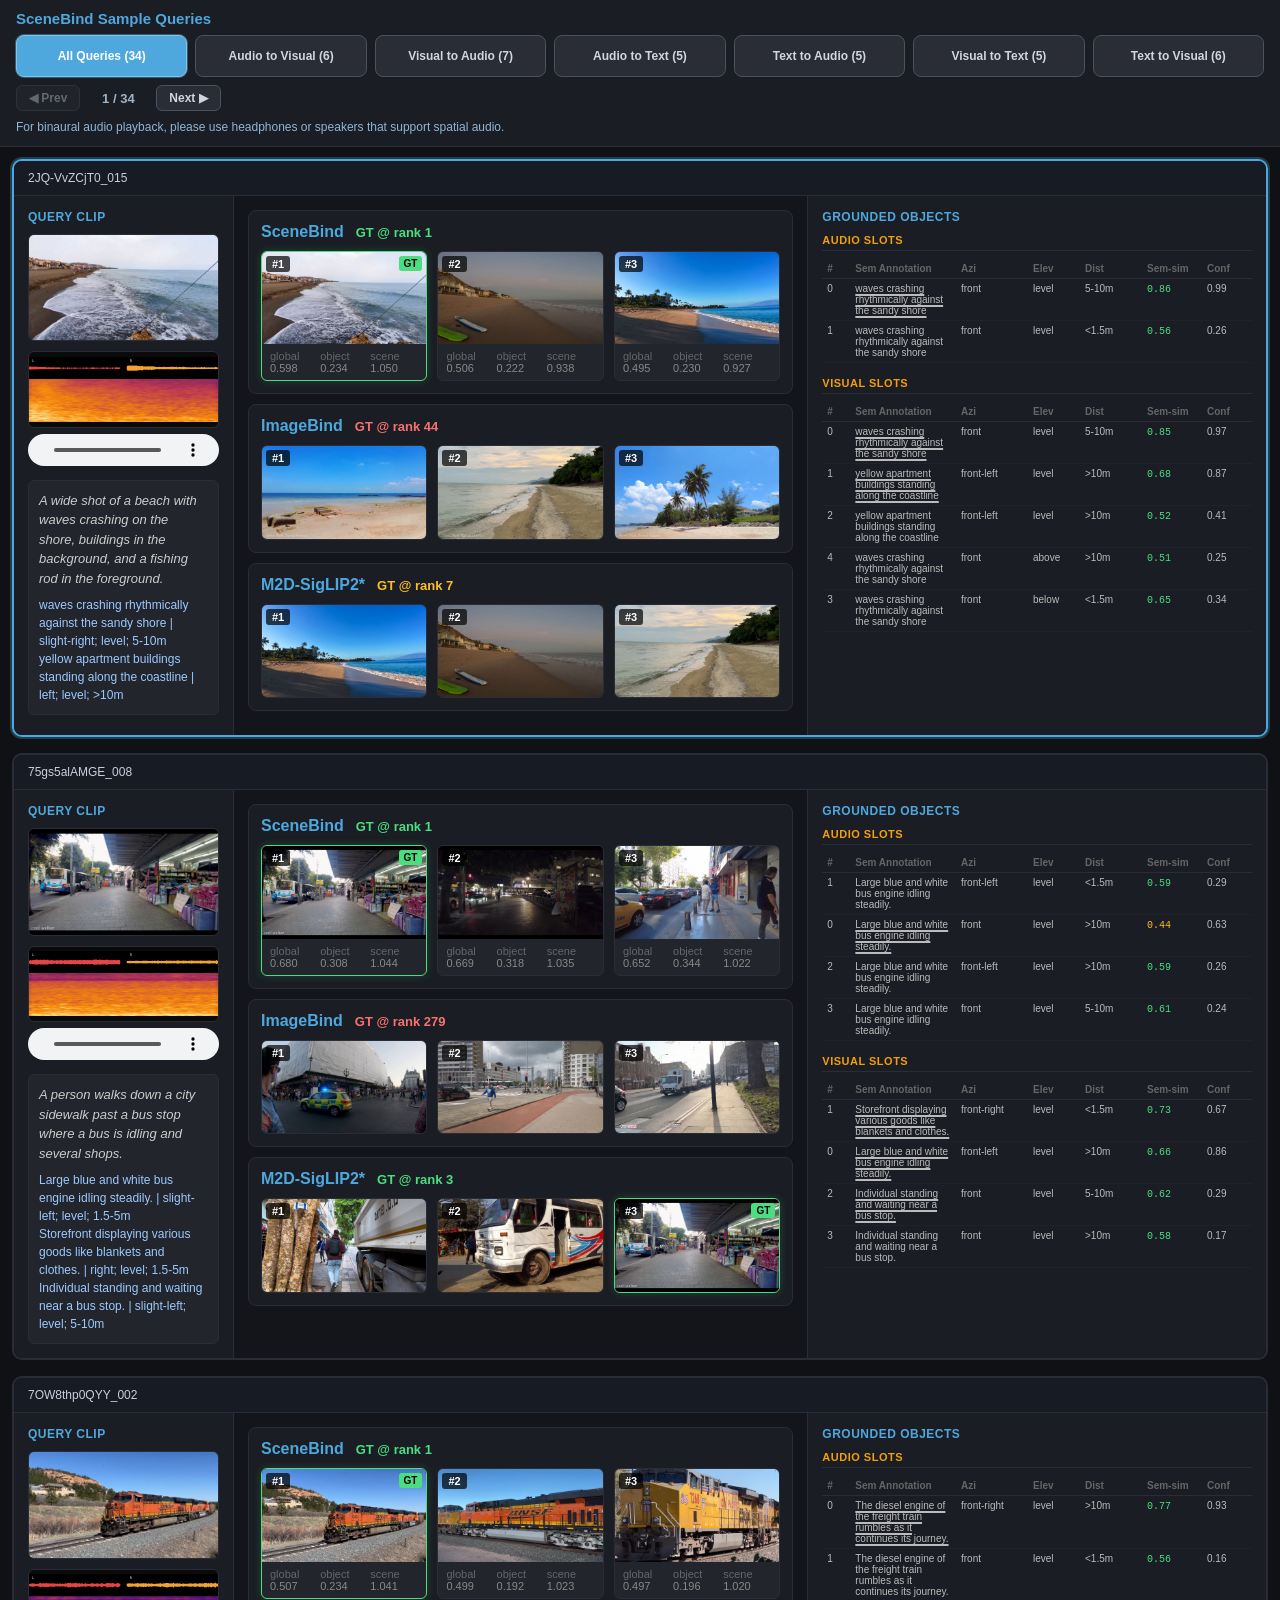
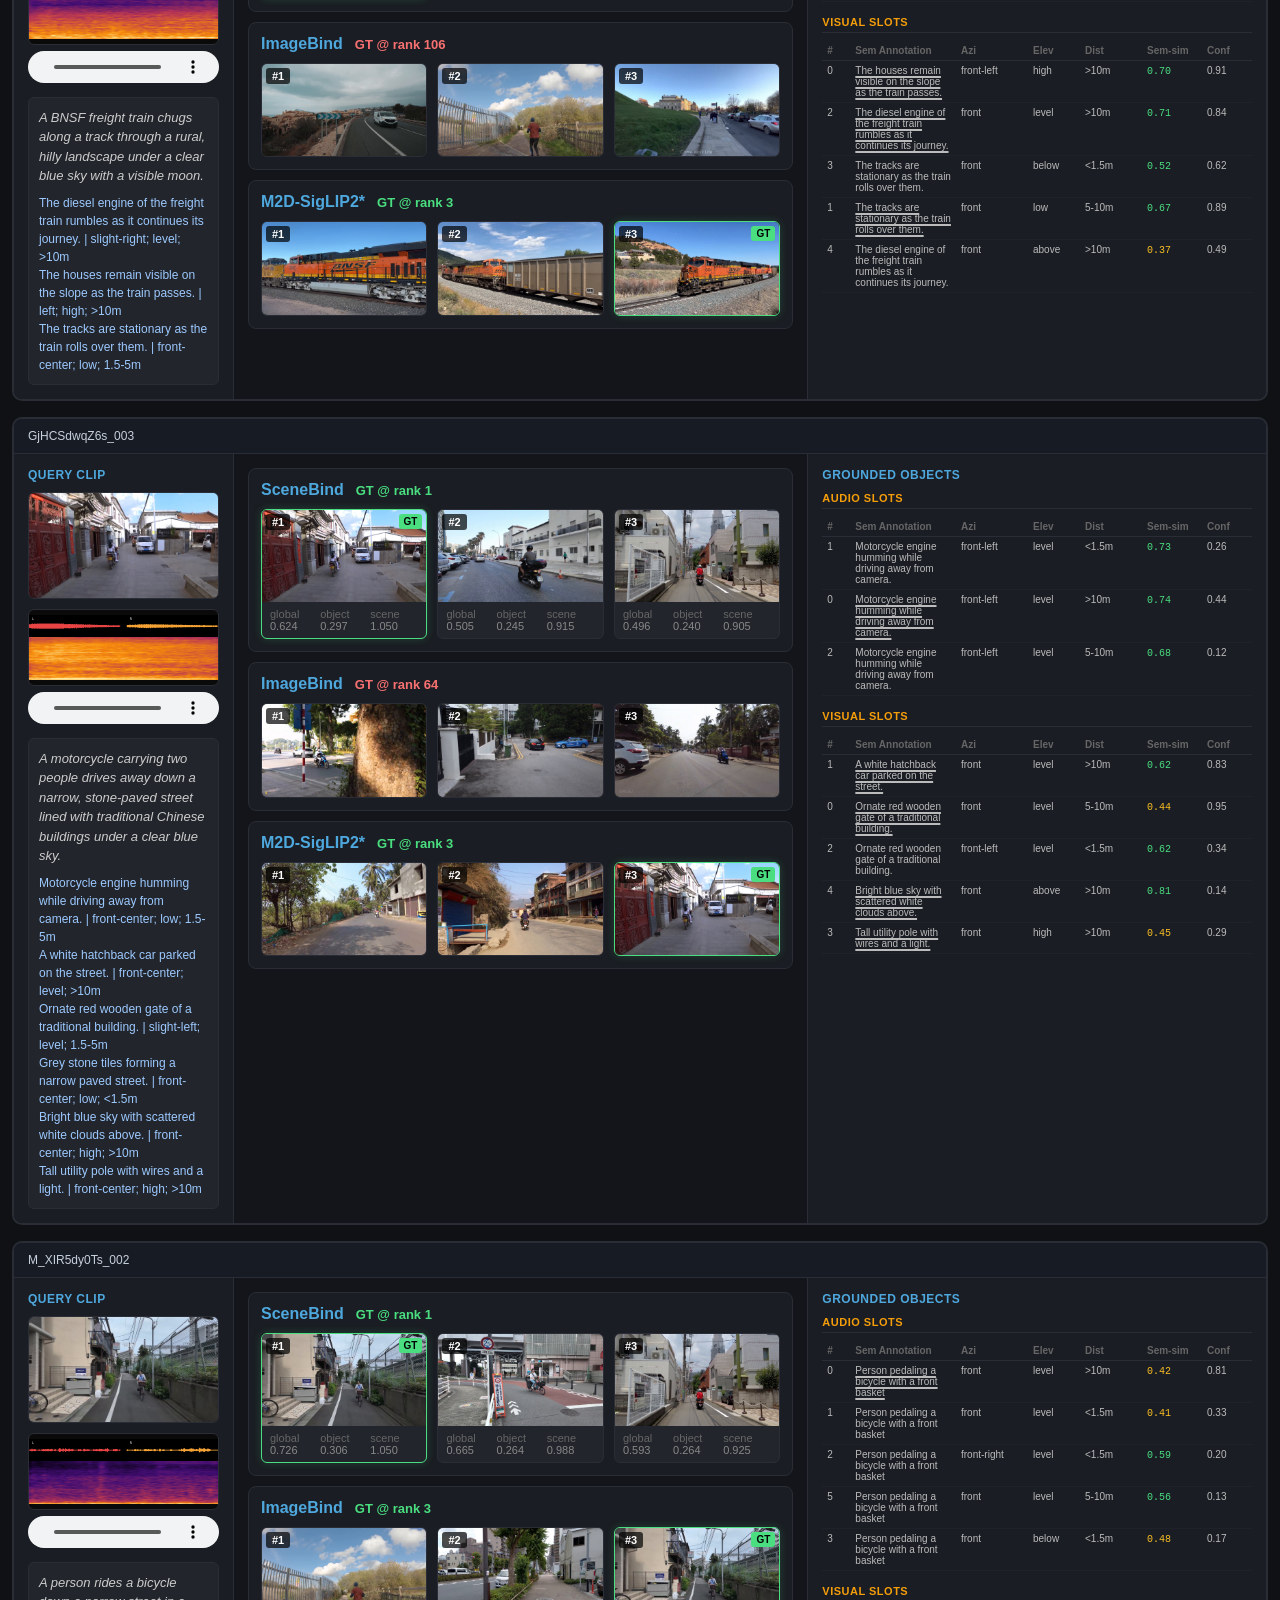
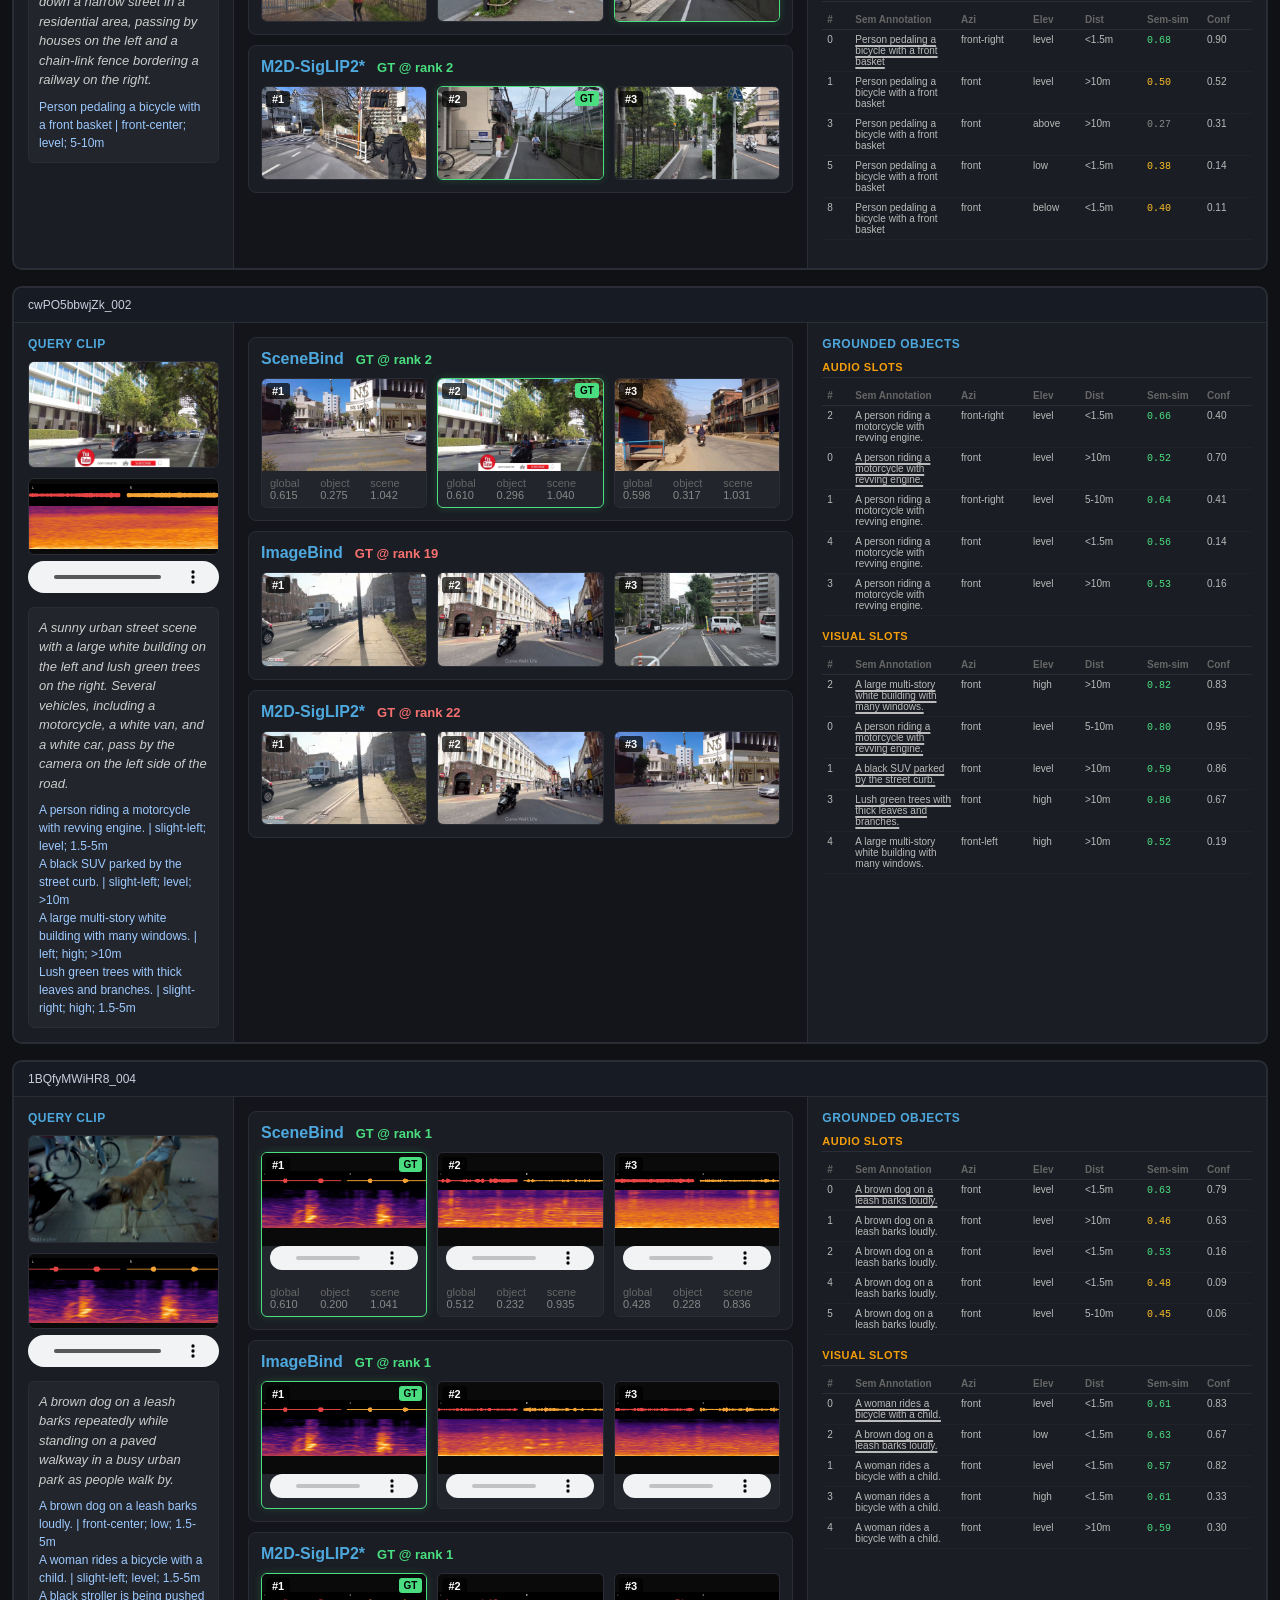
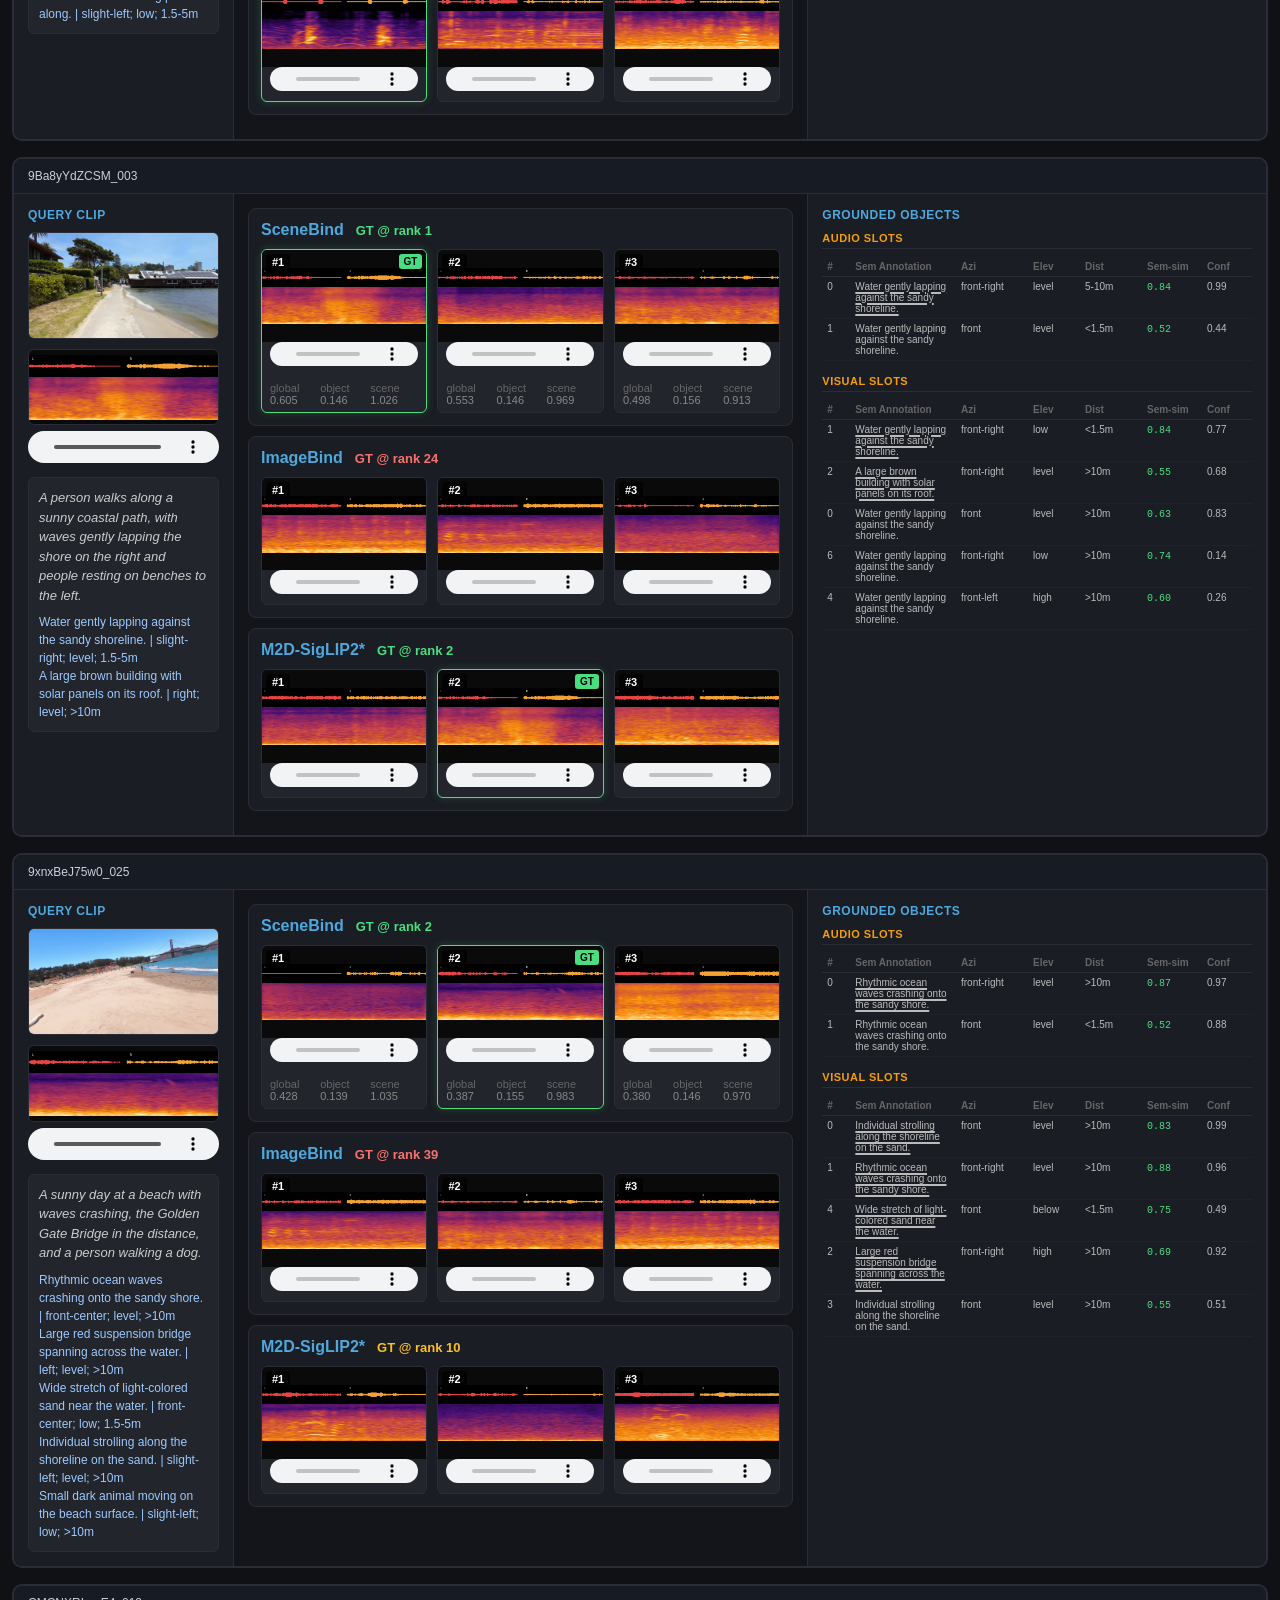
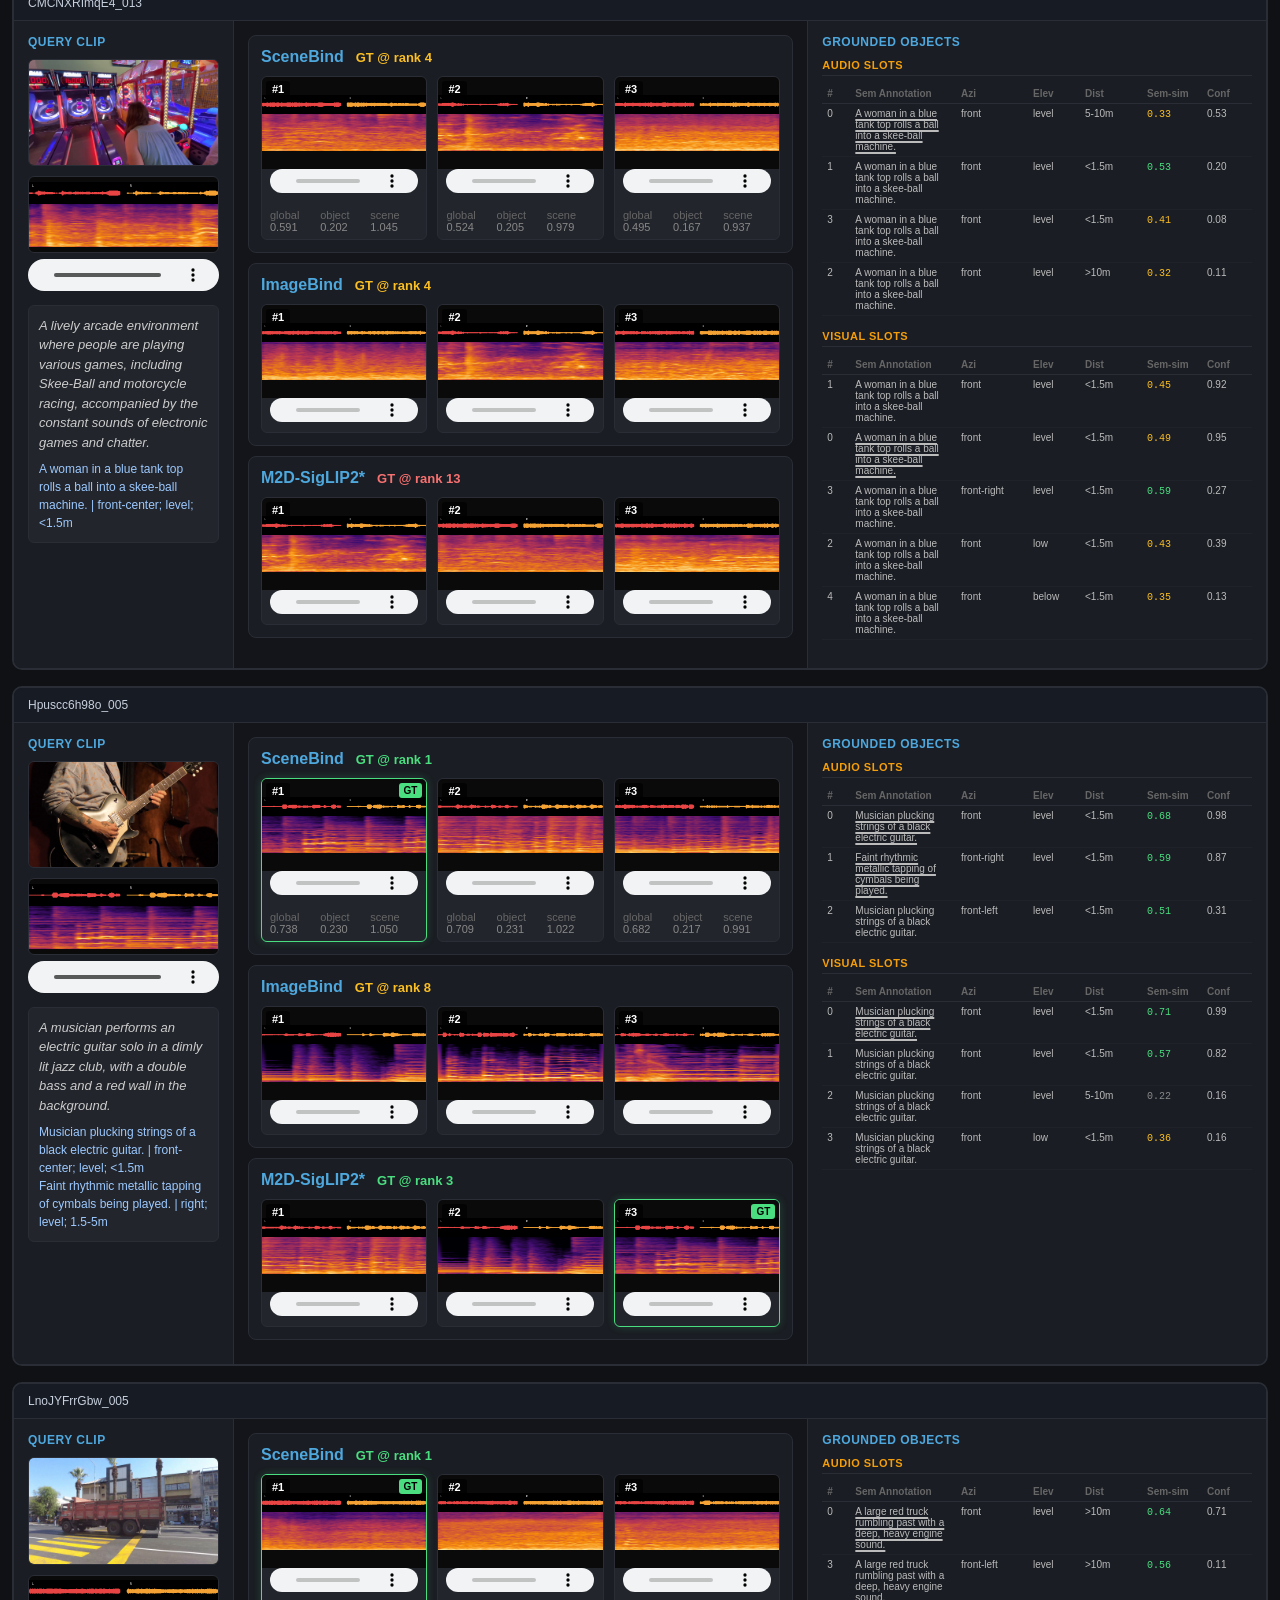
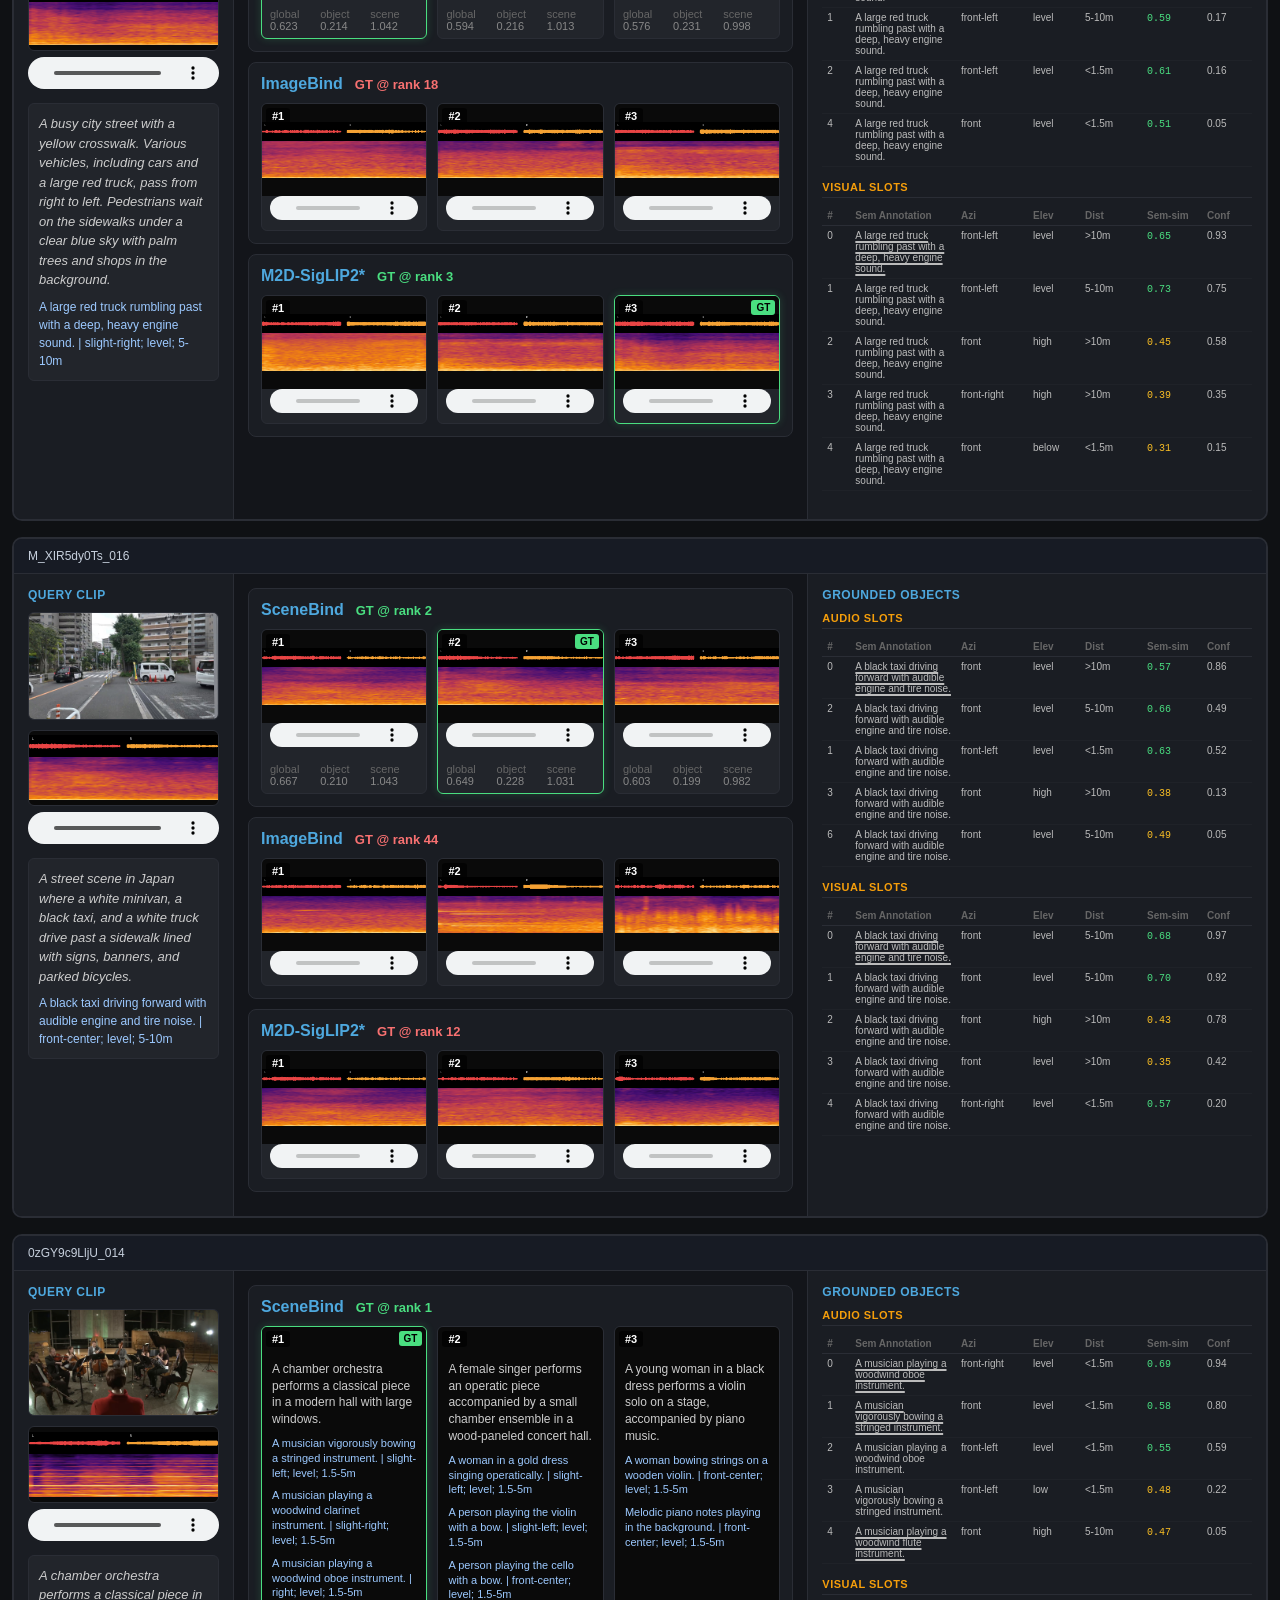
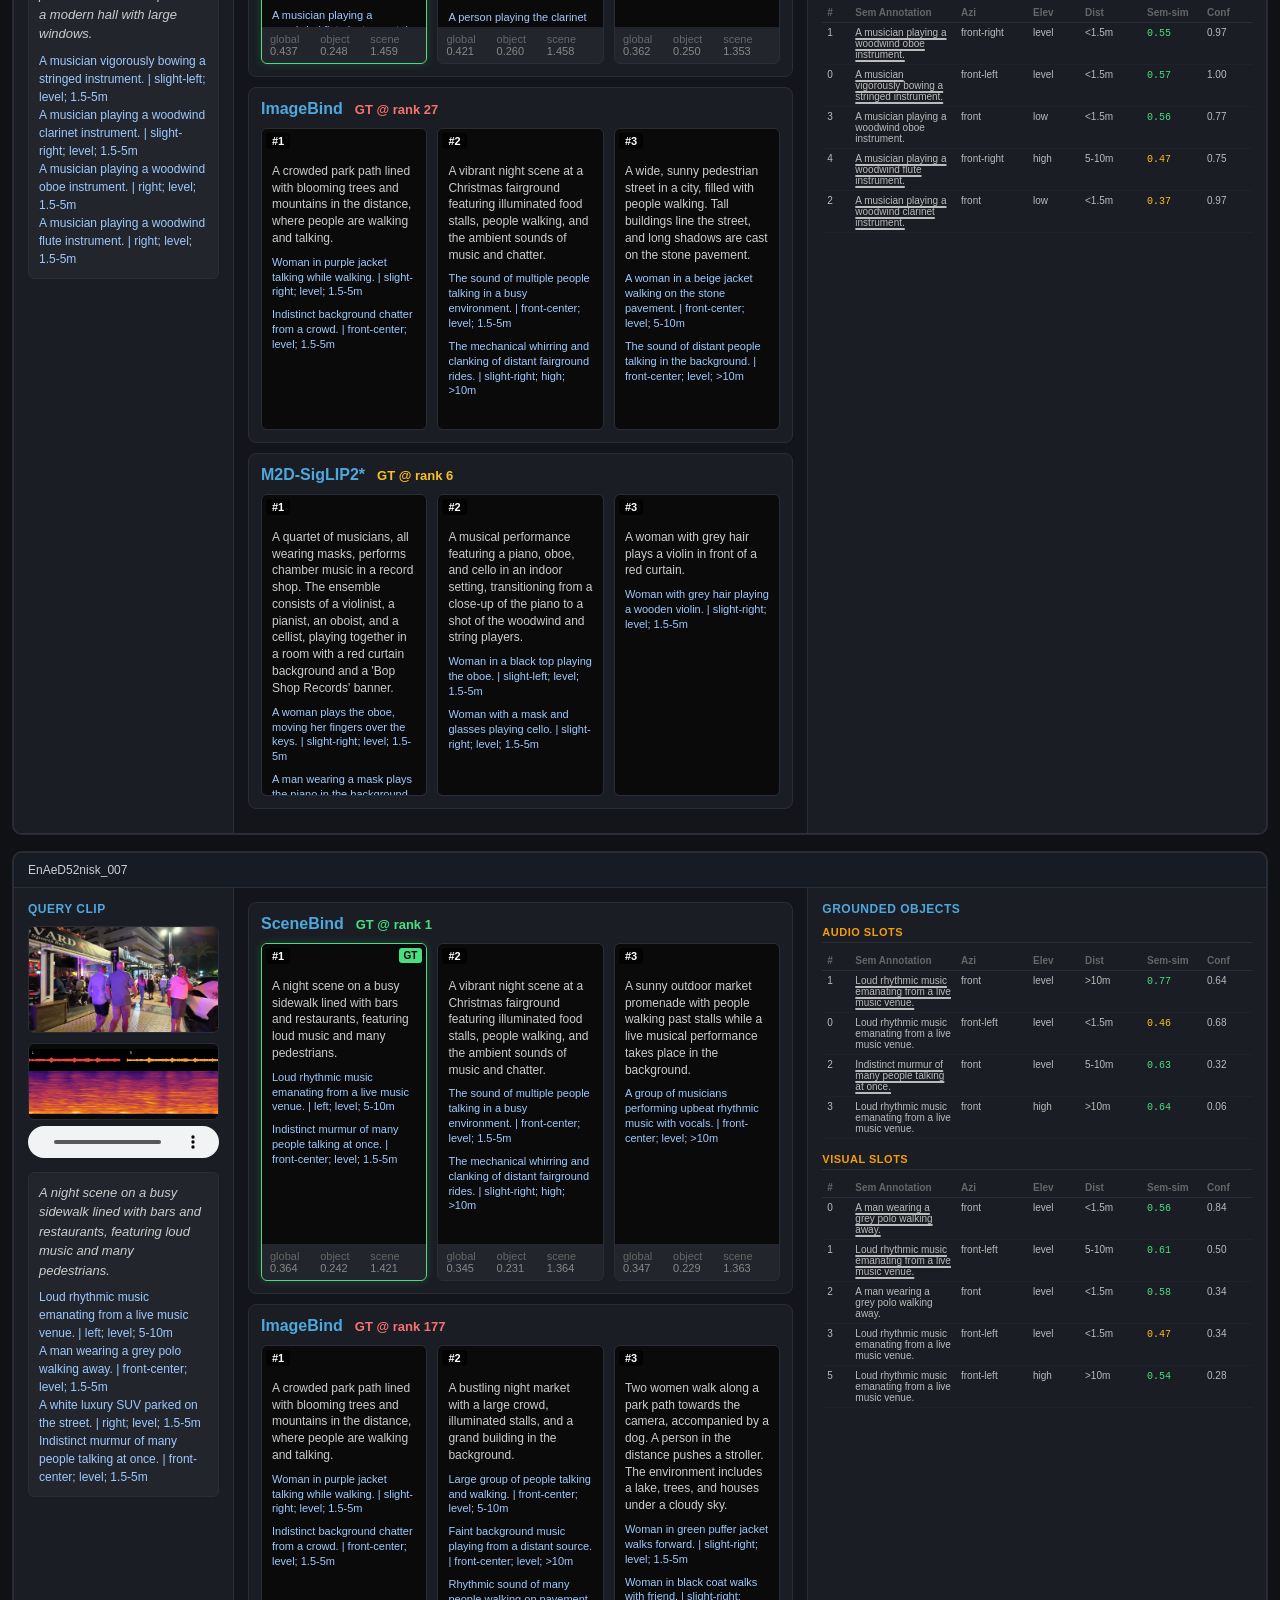
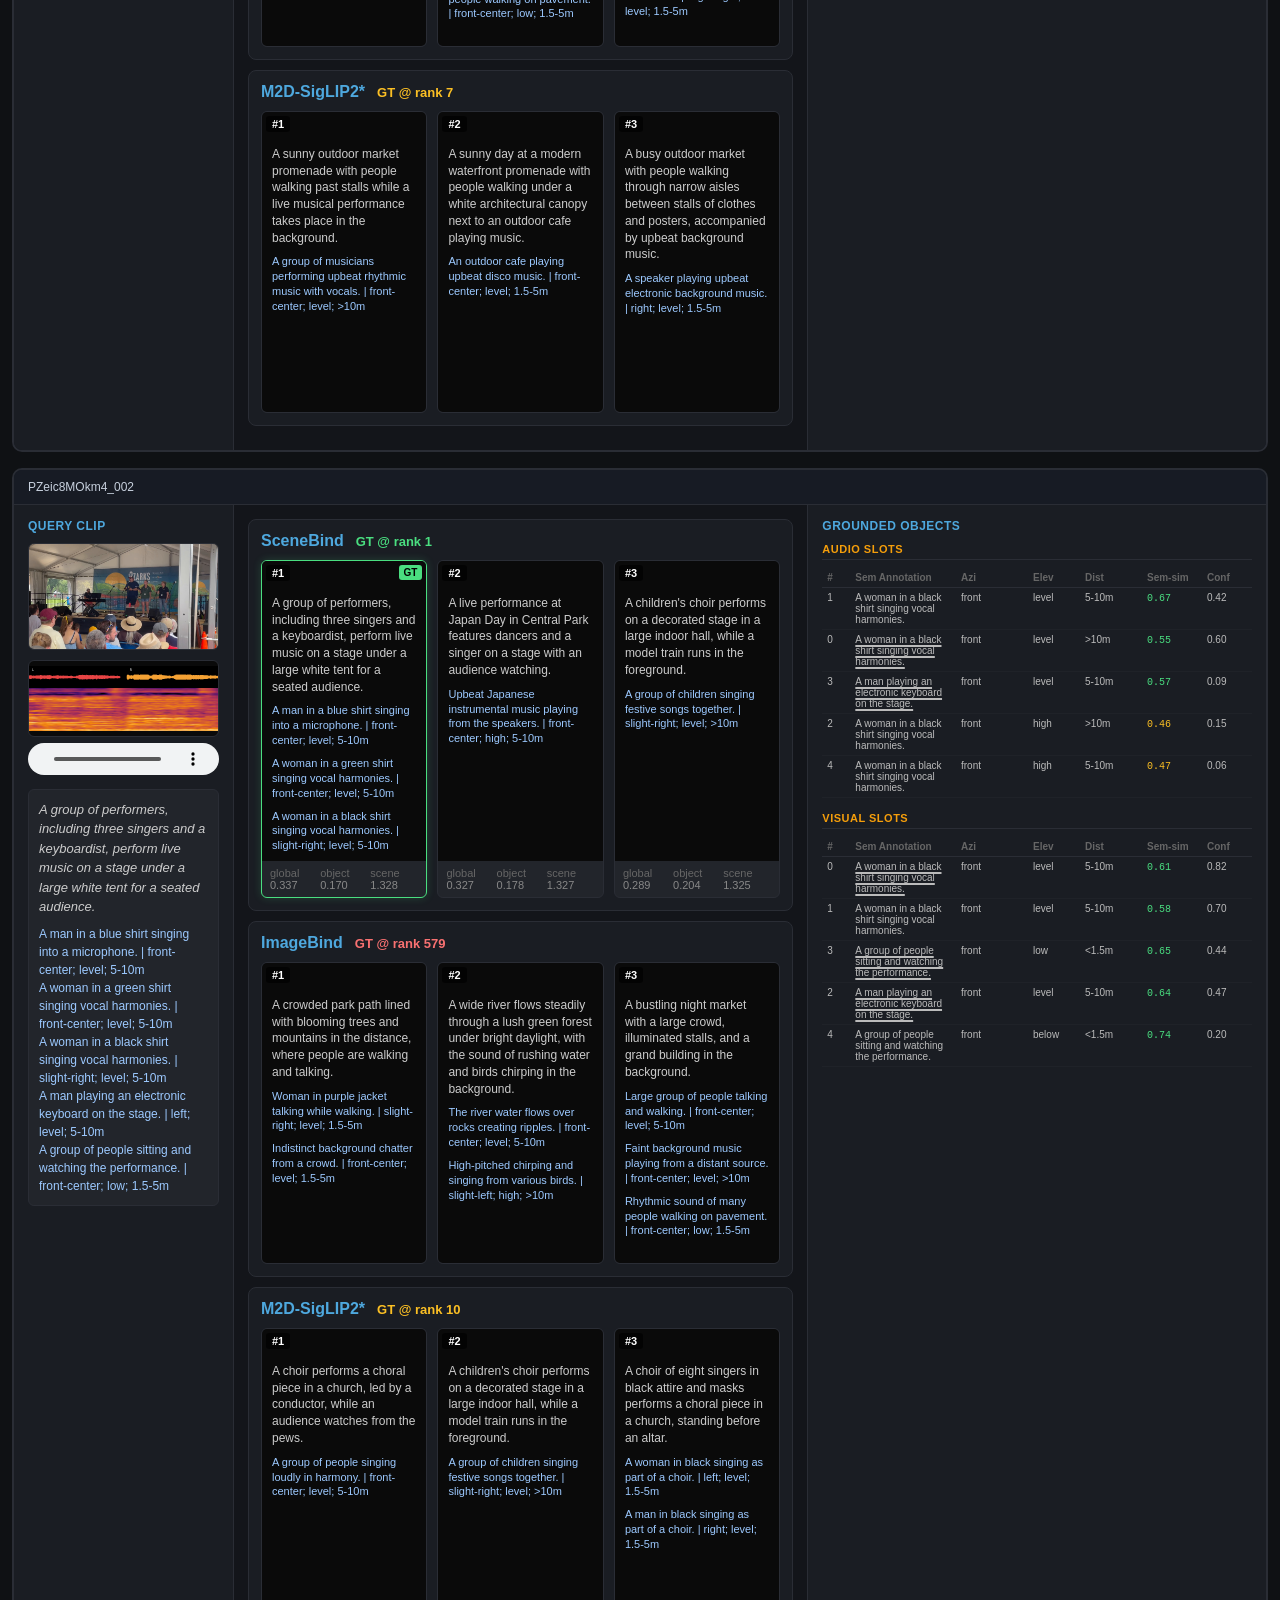
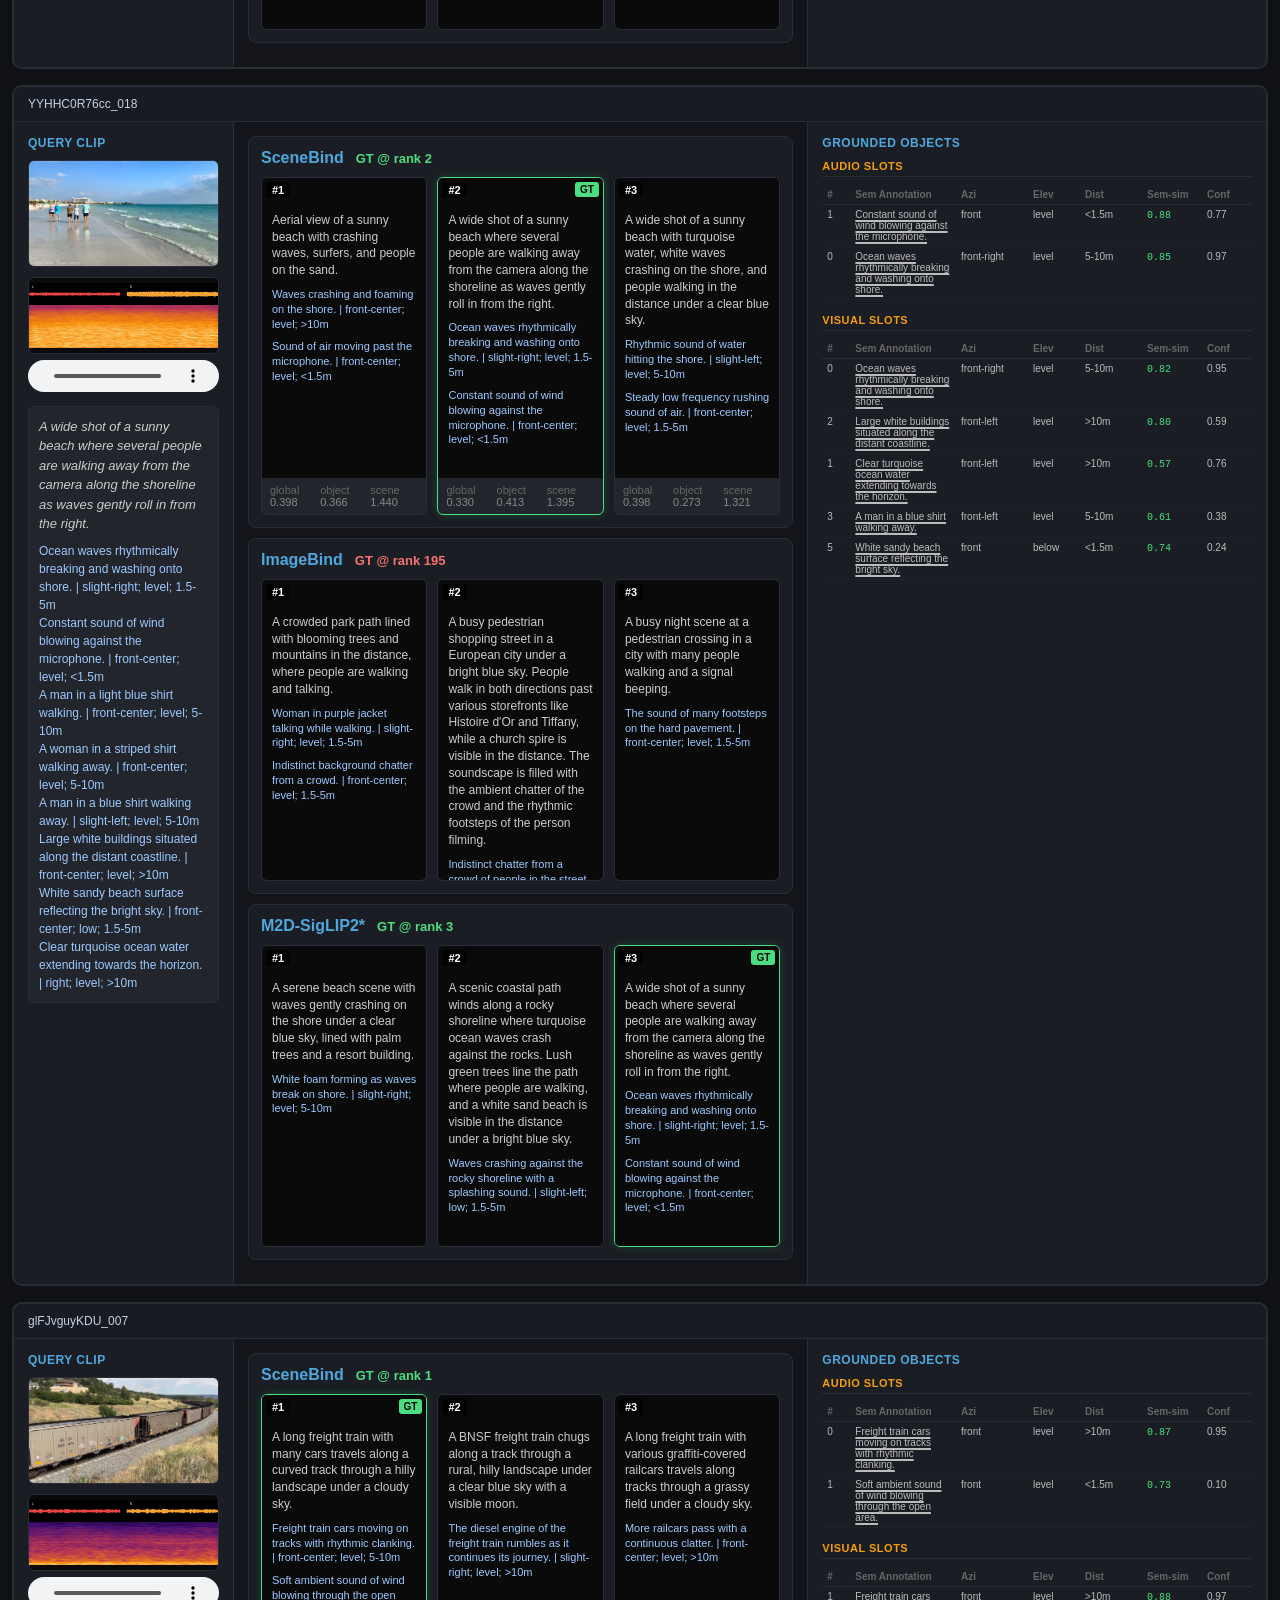
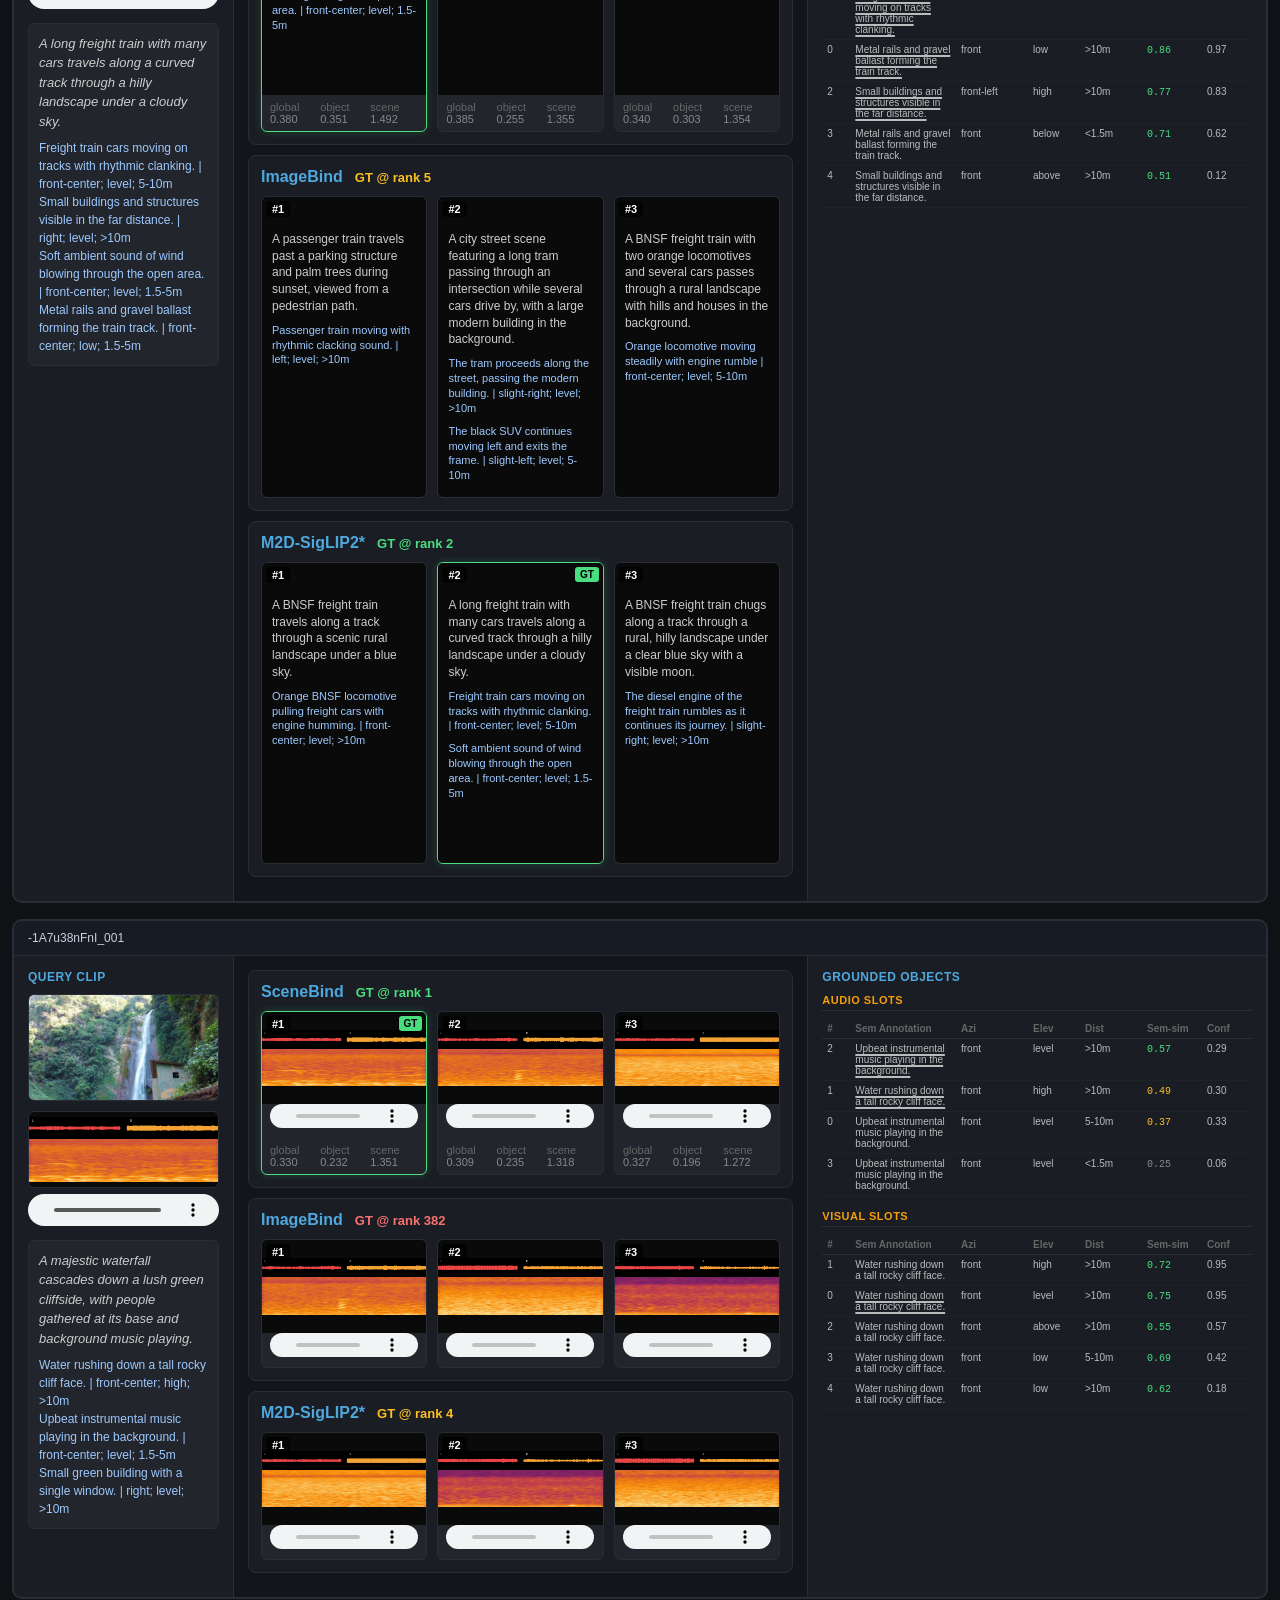
==== static/suppl/index.html @ 4c59ff9e "update webpage" ====
<!doctype html>
<html lang="en">
<head>
  <meta charset="utf-8">
  <meta name="viewport" content="width=device-width, initial-scale=1">
  <title>SceneBind Compare - Selected Queries</title>
  <style>
    * { box-sizing: border-box; margin: 0; padding: 0; }
    body { font-family: -apple-system, BlinkMacSystemFont, 'Segoe UI', Roboto, sans-serif; background: #0f1114; color: #e0e0e0; min-height: 100vh; }
    #loading { position: fixed; inset: 0; z-index: 999; background: #0f1114; display: flex; flex-direction: column; align-items: center; justify-content: center; gap: 16px; }
    #loading .spinner { width: 48px; height: 48px; border: 4px solid #333; border-top-color: #4ea8de; border-radius: 50%; animation: spin 0.8s linear infinite; }
    @keyframes spin { to { transform: rotate(360deg); } }
    #loading p { color: #888; font-size: 14px; }

    .toolbar { display: flex; align-items: center; flex-wrap: wrap; row-gap: 8px; column-gap: 12px; padding: 10px 16px; background: #1a1d23; border-bottom: 1px solid #2a2d35; position: sticky; top: 0; z-index: 10; }
    .title { font-weight: 700; font-size: 15px; color: #4ea8de; white-space: nowrap; }
    .subtitle { display: none; }
    .dir-tabs { display: grid; grid-template-columns: repeat(7, minmax(0, 1fr)); gap: 8px; flex: 1 1 100%; width: 100%; margin-left: 0; }
    .dir-tab { background: #2a2d35; color: #d0d6e0; border: 1px solid #4a5160; border-radius: 8px; padding: 8px 8px; cursor: pointer; font-size: 12px; font-weight: 700; transition: all 0.15s; white-space: normal; line-height: 1.2; min-height: 42px; display: flex; align-items: center; justify-content: center; text-align: center; overflow: hidden; }
    .dir-tab:hover:not(.active) { background: #3a4d5a; color: #ddd; }
    .dir-tab.active { background: #4ea8de; color: #fff; border-color: #7ec6f0; box-shadow: 0 0 0 1px rgba(126, 198, 240, 0.35); }

    .content { padding: 12px; display: flex; flex-direction: column; gap: 16px; }
    .empty { background: #1a1d23; border: 1px solid #2a2d35; border-radius: 8px; padding: 28px; color: #8b93a2; text-align: center; }
    .clip-block { background: #151922; border: 2px solid #2a2d35; border-radius: 10px; overflow: hidden; transition: border-color 0.2s, box-shadow 0.2s; scroll-margin-top: 80px; }
    .clip-block.focused { border-color: #4ea8de; box-shadow: 0 0 0 2px rgba(78, 168, 222, 0.3); }
    .nav-group { display: flex; align-items: center; gap: 8px; white-space: nowrap; }
    .nav-btn { background: #2a2d35; color: #d0d6e0; border: 1px solid #4a5160; border-radius: 6px; padding: 5px 12px; cursor: pointer; font-size: 12px; font-weight: 600; transition: background 0.15s; }
    .nav-btn:hover { background: #3a4d5a; }
    .nav-btn:disabled { opacity: 0.4; cursor: default; }
    .nav-counter { color: #9fb3c8; font-size: 13px; font-weight: 600; min-width: 60px; text-align: center; }
    .audio-note { flex: 1 1 100%; color: #8fb5d6; font-size: 12px; line-height: 1.4; }
    .clip-header { display: flex; justify-content: space-between; align-items: center; gap: 8px; padding: 10px 14px; border-bottom: 1px solid #2a2d35; background: #171b24; }
    .clip-id { font-size: 12px; color: #c7d0dd; }
    .clip-desc { color: #7e8796; font-size: 12px; max-width: 60%; text-align: right; overflow: hidden; text-overflow: ellipsis; white-space: nowrap; }

    .main-layout { display: grid; grid-template-columns: minmax(220px, 16vw) minmax(0, 1.25fr) minmax(420px, 1fr); gap: 0; min-height: 420px; }
    .left-panel { background: #1a1d23; border-right: 1px solid #2a2d35; padding: 14px; overflow-y: auto; }
    .middle-panel { background: #13151a; overflow-y: auto; padding: 14px; }
    .right-panel { background: #1a1d23; border-left: 1px solid #2a2d35; padding: 14px; overflow-y: auto; }

    .panel-title { font-size: 12px; font-weight: 700; color: #4ea8de; text-transform: uppercase; letter-spacing: 0.5px; margin-bottom: 10px; }
    .query-image { width: 100%; aspect-ratio: 16/9; background: #0a0a0a; border: 1px solid #2a2d35; border-radius: 6px; overflow: hidden; margin-bottom: 10px; }
    .query-image img { width: 100%; height: 100%; object-fit: cover; display: block; }
    .query-audio-section { margin-bottom: 10px; }
    .audio-thumb { width: 100%; aspect-ratio: 2.5/1; background: #0a0a0a; border: 1px solid #2a2d35; border-radius: 6px; overflow: hidden; margin-bottom: 6px; }
    .audio-thumb img { width: 100%; height: 100%; object-fit: contain; display: block; }
    .audio-player { width: 100%; height: 32px; }
    .query-text { background: #22252b; border: 1px solid #2a2d35; border-radius: 6px; padding: 10px; font-size: 13px; line-height: 1.5; color: #ccc; font-style: italic; }
    .query-meta { margin-top: 8px; font-size: 12px; color: #9cc9ff; font-style: normal; }

    .method-row { background: #1a1d23; border: 1px solid #2a2d35; border-radius: 8px; padding: 12px; margin-bottom: 10px; }
    .method-header { display: flex; align-items: baseline; gap: 12px; margin-bottom: 10px; }
    .method-name { font-size: 16px; font-weight: 700; color: #4ea8de; }
    .gt-rank { font-size: 13px; font-weight: 600; }
    .gt-rank.good { color: #4ade80; }
    .gt-rank.mid { color: #fbbf24; }
    .gt-rank.bad { color: #f87171; }
    .top-cards { display: flex; gap: 10px; }
    .result-card { flex: 1; background: #22252b; border: 1px solid #2a2d35; border-radius: 6px; overflow: hidden; }
    .result-card.is-gt { border-color: #4ade80; box-shadow: 0 0 8px rgba(74, 222, 128, 0.2); }
    .result-card.is-text .card-media { min-height: 0; height: 300px; }
    .result-card.is-text .card-media .text-content { padding-top: 34px; height: 100%; max-height: none; }
    .card-media { width: 100%; min-height: 120px; background: #0a0a0a; overflow: hidden; position: relative; }
    .result-card:not(.is-text) .card-media { min-height: 0; aspect-ratio: 16/9; }
    .card-media img { width: 100%; height: 100%; object-fit: cover; display: block; }
    .card-media .audio-card-thumb { width: 100%; height: 100%; display: flex; flex-direction: column; }
    .card-media .audio-card-thumb img { flex: 1; min-height: 0; object-fit: contain; }
    .card-media .text-content { padding: 10px; font-size: 12px; line-height: 1.4; color: #ccc; overflow-y: auto; max-height: 220px; }
    .card-media .text-meta { margin-top: 8px; font-size: 11px; line-height: 1.35; color: #9cc9ff; }
    .card-rank { position: absolute; top: 4px; left: 4px; background: rgba(0,0,0,0.7); color: #fff; font-size: 11px; font-weight: 700; padding: 2px 6px; border-radius: 3px; }
    .card-gt-badge { position: absolute; top: 4px; right: 4px; background: #4ade80; color: #000; font-size: 10px; font-weight: 700; padding: 2px 5px; border-radius: 3px; }
    .card-scores { padding: 6px 8px; font-size: 11px; color: #888; display: grid; grid-template-columns: 1fr 1fr 1fr; gap: 2px; }
    .card-scores .label { color: #666; }
    .card-audio-player { padding: 0 8px 6px; }
    .card-audio-player audio { width: 100%; height: 24px; }
    .no-results { color: #666; font-size: 13px; padding: 16px; text-align: center; }

    .slots-section { margin-bottom: 14px; }
    .slots-section-title { font-size: 11px; font-weight: 700; color: #f59e0b; text-transform: uppercase; letter-spacing: 0.5px; margin-bottom: 8px; padding-bottom: 4px; border-bottom: 1px solid #2a2d35; }
    .slots-table { width: 100%; border-collapse: collapse; font-size: 10px; table-layout: fixed; }
    .slots-table th { text-align: left; padding: 4px 5px; color: #666; font-weight: 600; border-bottom: 1px solid #2a2d35; }
    .slots-table td { padding: 4px 5px; border-bottom: 1px solid #1f2228; color: #bbb; vertical-align: top; overflow-wrap: anywhere; }
    .slots-table .col-idx { width: 28px; }
    .slots-table .col-semanno { width: 64%; }
    .slots-table .col-azi { width: 72px; }
    .slots-table .col-elev { width: 52px; }
    .slots-table .col-dist { width: 62px; }
    .slots-table .col-semsim { width: 60px; }
    .slots-table .col-conf { width: 50px; }
    .slots-table td:nth-child(3), .slots-table td:nth-child(4), .slots-table td:nth-child(5) { white-space: nowrap; overflow-wrap: normal; }
    .sem-anno-top { text-decoration: underline; text-decoration-thickness: 1.5px; text-underline-offset: 2px; color: #e8edf6; }
    .score-val { font-family: 'SF Mono', 'Fira Code', monospace; font-size: 10px; }
    .score-good { color: #4ade80; }
    .score-mid { color: #fbbf24; }
    .score-low { color: #888; }
    .no-media { display: flex; align-items: center; justify-content: center; color: #555; font-size: 12px; height: 100%; }

    @media (max-width: 1200px) {
      .main-layout { grid-template-columns: minmax(200px, 20vw) minmax(0, 1.1fr) minmax(340px, 0.95fr); }
    }
    @media (max-width: 900px) {
      .toolbar { align-items: flex-start; }
      .dir-tabs { grid-template-columns: repeat(2, minmax(0, 1fr)); }
      .main-layout { grid-template-columns: 1fr; }
      .left-panel, .right-panel { max-height: 320px; }
    }
  </style>
</head>
<body>
<div id="loading">
  <div class="spinner"></div>
  <p>Loading selected queries...</p>
</div>

<div class="toolbar" id="toolbar" style="display:none">
  <div class="title">SceneBind Sample Queries</div>
  <div class="subtitle" id="summary">-</div>
  <div class="dir-tabs" id="dirTabs"></div>
  <div class="nav-group">
    <button class="nav-btn" id="navPrev" title="上一个 (↑/k)">◀ Prev</button>
    <span class="nav-counter" id="navCounter">-</span>
    <button class="nav-btn" id="navNext" title="下一个 (↓/j)">Next ▶</button>
  </div>
  <div class="audio-note">For binaural audio playback, please use headphones or speakers that support spatial audio.</div>
</div>
<div class="content" id="content" style="display:none"></div>

<script>
window.__SCENEBIND_PAYLOAD__={"schema":"scenebind_compare_render_payload.v1","methods":[{"method_id":"scenebind","display_name":"SceneBind","type":"scenebind"},{"method_id":"imagebind","display_name":"ImageBind","type":"baseline"},{"method_id":"m2d-siglip2","display_name":"M2D-SigLIP2*","type":"baseline"}],"directions":[{"direction":"a2v","label":"Audio -> Image","query_set":"av"},{"direction":"v2a","label":"Image -> Audio","query_set":"av"},{"direction":"a2t","label":"Audio -> Text","query_set":"at"},{"direction":"t2a","label":"Text -> Audio","query_set":"at"},{"direction":"v2t","label":"Image -> Text","query_set":"vt"},{"direction":"t2v","label":"Text -> Image","query_set":"vt"}],"clips":{"-1A7u38nFnI_001":{"clip_id":"-1A7u38nFnI_001","video_id":"-1A7u38nFnI","scene_description":"A majestic waterfall cascades down a lush green cliffside, with people gathered at its base and background music playing.","audio_exists":true,"image_exists":true,"events":[{"event_id":"-1A7u38nFnI_66_0","object":"waterfall","semantic_tag":"waterfall rushing","semantic_anno":"Water rushing down a tall rocky cliff face.","combined_anno":"Water rushing down a tall rocky cliff face., around Far away, Front at Above height.","modality":"audio_visual","azimuth":8,"elevation":18,"distance_meters":28.0,"confidence":"strong"},{"event_id":"-1A7u38nFnI_66_1","object":"background music","semantic_tag":"background music","semantic_anno":"Upbeat instrumental music playing in the background.","combined_anno":"Upbeat instrumental music playing in the background., this is Front, Level, at a Close distance.","modality":"audio_only","azimuth":0,"elevation":0,"distance_meters":5.0,"confidence":"medium"},{"event_id":"-1A7u38nFnI_66_2","object":"green building","semantic_tag":"small building","semantic_anno":"Small green building with a single window.","combined_anno":"Small green building with a single window., around Medium away, Right at Level height.","modality":"visual_only","azimuth":55,"elevation":-8,"distance_meters":13.0,"confidence":"strong"}],"image_asset":"assets/images/-1A7u38nFnI_001.jpg","audio_asset":"assets/audio/-1A7u38nFnI_001.wav","audio_thumb":"assets/audio_thumb/-1A7u38nFnI_001_melgap.png"},"-1A7u38nFnI_003":{"clip_id":"-1A7u38nFnI_003","video_id":"-1A7u38nFnI","scene_description":"A large waterfall cascades down a rocky cliff while tourists visit and take photos at its base.","audio_exists":true,"image_exists":true,"events":[{"event_id":"-1A7u38nFnI_382_0","object":"waterfall","semantic_tag":"waterfall rushing","semantic_anno":"A large waterfall cascading down a rocky cliff","combined_anno":"A large waterfall cascading down a rocky cliff, at Front, Above, Medium distance.","modality":"audio_visual","azimuth":-10,"elevation":20,"distance_meters":15.0,"confidence":"strong"},{"event_id":"-1A7u38nFnI_382_1","object":"couple in foreground","semantic_tag":"couple posing","semantic_anno":"A man and woman standing together","combined_anno":"A man and woman standing together, spotted Front, Level, Close out.","modality":"visual_only","azimuth":10,"elevation":0,"distance_meters":3.0,"confidence":"strong"},{"event_id":"-1A7u38nFnI_382_2","object":"man in orange hoodie","semantic_tag":"man walking","semantic_anno":"A man wearing an orange hoodie walking","combined_anno":"A man wearing an orange hoodie walking, roughly Close away, Hard Left and Level.","modality":"visual_only","azimuth":-70,"elevation":0,"distance_meters":2.0,"confidence":"strong"}],"image_asset":"assets/images/-1A7u38nFnI_003.jpg","audio_asset":"assets/audio/-1A7u38nFnI_003.wav","audio_thumb":"assets/audio_thumb/-1A7u38nFnI_003_melgap.png"},"-NLFhoy4YMI_013":{"clip_id":"-NLFhoy4YMI_013","video_id":"-NLFhoy4YMI","scene_description":"A busy urban intersection in a city like Rotterdam, featuring trams, cars, scooters, cyclists, and pedestrians moving through the crossing under a cloudy sky.","audio_exists":true,"image_exists":true,"events":[{"event_id":"-NLFhoy4YMI_702_0","object":"tram","semantic_tag":"tram rolling","semantic_anno":"A long modern tram gliding along tracks with a low humming sound.","combined_anno":"A long modern tram gliding along tracks with a low humming sound., appearing Front, Level, Far away.","modality":"audio_visual","azimuth":-10,"elevation":0,"distance_meters":25.0,"confidence":"strong"},{"event_id":"-NLFhoy4YMI_702_1","object":"black van","semantic_tag":"van engine","semantic_anno":"A black commercial van driving through the intersection with a low engine hum.","combined_anno":"A black commercial van driving through the intersection with a low engine hum., it is Left, Level, and Medium away.","modality":"audio_visual","azimuth":-45,"elevation":0,"distance_meters":10.0,"confidence":"strong"},{"event_id":"-NLFhoy4YMI_702_2","object":"man in blue hoodie","semantic_tag":"walking","semantic_anno":"A young man in a blue hoodie walking forward towards the camera.","combined_anno":"A young man in a blue hoodie walking forward towards the camera., toward Front, Level, at Close range.","modality":"visual_only","azimuth":-5,"elevation":0,"distance_meters":5.0,"confidence":"strong"}],"image_asset":"assets/images/-NLFhoy4YMI_013.jpg","audio_asset":"assets/audio/-NLFhoy4YMI_013.wav","audio_thumb":"assets/audio_thumb/-NLFhoy4YMI_013_melgap.png"},"-ZxzB9ULXfs_002":{"clip_id":"-ZxzB9ULXfs_002","video_id":"-ZxzB9ULXfs","scene_description":"A camera pans right along a concrete sea wall overlooking a sandy beach with waves crashing. Several boats on trailers are parked along the wall, and a red car is visible in the distance. A persistent beeping sound is heard.","audio_exists":true,"image_exists":true,"events":[{"event_id":"-ZxzB9ULXfs_542_0","object":"ocean waves","semantic_tag":"waves crashing","semantic_anno":"Ocean waves crashing gently onto the sandy shore.","combined_anno":"Ocean waves crashing gently onto the sandy shore., spotted Hard Left, Below, Far out.","modality":"audio_visual","azimuth":-70,"elevation":-15,"distance_meters":60.0,"confidence":"medium"},{"event_id":"-ZxzB9ULXfs_542_1","object":"wind","semantic_tag":"wind blowing","semantic_anno":"Gusty wind blowing across the open coastal area.","combined_anno":"Gusty wind blowing across the open coastal area., spotted Front, Level, Very Close out.","modality":"audio_visual","azimuth":0,"elevation":0,"distance_meters":1.0,"confidence":"medium"},{"event_id":"-ZxzB9ULXfs_542_6","object":"red car","semantic_tag":"parked car","semantic_anno":"Small red car parked near the sea wall.","combined_anno":"Small red car parked near the sea wall., slight Right and Level, Far away.","modality":"visual_only","azimuth":20,"elevation":0,"distance_meters":40.0,"confidence":"strong"}],"image_asset":"assets/images/-ZxzB9ULXfs_002.jpg","audio_asset":"assets/audio/-ZxzB9ULXfs_002.wav","audio_thumb":"assets/audio_thumb/-ZxzB9ULXfs_002_melgap.png"},"-ZxzB9ULXfs_007":{"clip_id":"-ZxzB9ULXfs_007","video_id":"-ZxzB9ULXfs","scene_description":"A wide shot of a sandy beach under a bright sky, with buildings on the left and wind turbines in the distance. People are walking, and seagulls are flying and squawking.","audio_exists":true,"image_exists":true,"events":[{"event_id":"-ZxzB9ULXfs_786_0","object":"seagull","semantic_tag":"seagull squawking","semantic_anno":"A seagull flying and squawking over the beach.","combined_anno":"A seagull flying and squawking over the beach., positioned Slight Left, Above, Medium.","modality":"audio_visual","azimuth":-20,"elevation":10,"distance_meters":20.0,"confidence":"strong"},{"event_id":"-ZxzB9ULXfs_786_1","object":"wind and waves","semantic_tag":"wind and waves","semantic_anno":"The sound of wind and waves crashing on shore.","combined_anno":"The sound of wind and waves crashing on shore., the sound is Front, Level, about Far away.","modality":"audio_only","azimuth":0,"elevation":0,"distance_meters":100.0,"confidence":"medium"}],"image_asset":"assets/images/-ZxzB9ULXfs_007.jpg","audio_asset":"assets/audio/-ZxzB9ULXfs_007.wav","audio_thumb":"assets/audio_thumb/-ZxzB9ULXfs_007_melgap.png"},"0MIuSW8edNY_014":{"clip_id":"0MIuSW8edNY_014","video_id":"0MIuSW8edNY","scene_description":"A woman walks along a scenic coastal road, talking as she approaches the camera, with rugged cliffs and the ocean on her left and houses and palm trees on her right.","audio_exists":true,"image_exists":true,"events":[{"event_id":"0MIuSW8edNY_1330_0","object":"woman","semantic_tag":"talking","semantic_anno":"The woman is seen and heard talking while approaching the camera.","combined_anno":"The woman is seen and heard talking while approaching the camera., the sound comes from Right, at Level level, Close range.","modality":"audio_visual","azimuth":52,"elevation":0,"distance_meters":5.0,"confidence":"medium"},{"event_id":"0MIuSW8edNY_1330_1","object":"ocean waves","semantic_tag":"crashing","semantic_anno":"Waves are seen and heard crashing against the coastal rocks.","combined_anno":"Waves are seen and heard crashing against the coastal rocks., off to the Left, Below, roughly Medium.","modality":"audio_visual","azimuth":-45,"elevation":-20,"distance_meters":20.0,"confidence":"medium"},{"event_id":"0MIuSW8edNY_1330_4","object":"palm trees","semantic_tag":"standing","semantic_anno":"Tall palms line the road overlooking the ocean.","combined_anno":"Tall palms line the road overlooking the ocean., about Far off, positioned Right, Above.","modality":"visual_only","azimuth":55,"elevation":20,"distance_meters":40.0,"confidence":"medium"},{"event_id":"0MIuSW8edNY_1330_5","object":"houses","semantic_tag":"standing","semantic_anno":"Several houses are visible on the right side of the frame.","combined_anno":"Several houses are visible on the right side of the frame., hard Right at Above level, approximately Far away.","modality":"visual_only","azimuth":75,"elevation":15,"distance_meters":50.0,"confidence":"medium"},{"event_id":"0MIuSW8edNY_1330_6","object":"cliffs","semantic_tag":"standing","semantic_anno":"The rocky cliffs are visible between the road and the ocean.","combined_anno":"The rocky cliffs are visible between the road and the ocean., around Medium away, Slight Left at Below height.","modality":"visual_only","azimuth":-20,"elevation":-25,"distance_meters":15.0,"confidence":"medium"}],"image_asset":"assets/images/0MIuSW8edNY_014.jpg","audio_asset":"assets/audio/0MIuSW8edNY_014.wav","audio_thumb":"assets/audio_thumb/0MIuSW8edNY_014_melgap.png"},"0jMtiBM0mlA_001":{"clip_id":"0jMtiBM0mlA_001","video_id":"0jMtiBM0mlA","scene_description":"A peaceful walk along a paved path in a Japanese temple forest, with a stream on the left and traditional structures on the right.","audio_exists":true,"image_exists":true,"events":[{"event_id":"0jMtiBM0mlA_30_0","object":"stream","semantic_tag":"stream flowing","semantic_anno":"Water flowing over rocks in a shallow stream.","combined_anno":"Water flowing over rocks in a shallow stream., spotted Hard Left, Below, Close out.","modality":"audio_visual","azimuth":-70,"elevation":-20,"distance_meters":3.0,"confidence":"strong"},{"event_id":"0jMtiBM0mlA_30_5","object":"traditional building","semantic_tag":"wooden building","semantic_anno":"Wooden structure with a tiled roof and sliding doors.","combined_anno":"Wooden structure with a tiled roof and sliding doors., coming from Slight Right, at Level level, Medium range.","modality":"visual_only","azimuth":30,"elevation":5,"distance_meters":8.0,"confidence":"strong"}],"image_asset":"assets/images/0jMtiBM0mlA_001.jpg","audio_asset":"assets/audio/0jMtiBM0mlA_001.wav","audio_thumb":"assets/audio_thumb/0jMtiBM0mlA_001_melgap.png"},"0zGY9c9LljU_014":{"clip_id":"0zGY9c9LljU_014","video_id":"0zGY9c9LljU","scene_description":"A chamber orchestra performs a classical piece in a modern hall with large windows.","audio_exists":true,"image_exists":true,"events":[{"event_id":"0zGY9c9LljU_584_1","object":"person playing violin","semantic_tag":"playing violin","semantic_anno":"A musician vigorously bowing a stringed instrument.","combined_anno":"A musician vigorously bowing a stringed instrument., originating Left, Level, Close away.","modality":"audio_visual","azimuth":-45,"elevation":0,"distance_meters":4.0,"confidence":"medium"},{"event_id":"0zGY9c9LljU_584_5","object":"person playing clarinet","semantic_tag":"playing clarinet","semantic_anno":"A musician playing a woodwind clarinet instrument.","combined_anno":"A musician playing a woodwind clarinet instrument., in the Slight Right direction, Level, Close from the observer.","modality":"audio_visual","azimuth":25,"elevation":0,"distance_meters":4.0,"confidence":"medium"},{"event_id":"0zGY9c9LljU_584_6","object":"person playing oboe","semantic_tag":"playing oboe","semantic_anno":"A musician playing a woodwind oboe instrument.","combined_anno":"A musician playing a woodwind oboe instrument., from Right, at Level height, Close away.","modality":"audio_visual","azimuth":50,"elevation":0,"distance_meters":4.5,"confidence":"medium"},{"event_id":"0zGY9c9LljU_584_7","object":"person playing flute","semantic_tag":"playing flute","semantic_anno":"A musician playing a woodwind flute instrument.","combined_anno":"A musician playing a woodwind flute instrument., close away, Hard Right, at Level height.","modality":"audio_visual","azimuth":75,"elevation":0,"distance_meters":5.0,"confidence":"medium"}],"image_asset":"assets/images/0zGY9c9LljU_014.jpg","audio_asset":"assets/audio/0zGY9c9LljU_014.wav","audio_thumb":"assets/audio_thumb/0zGY9c9LljU_014_melgap.png"},"1BQfyMWiHR8_004":{"clip_id":"1BQfyMWiHR8_004","video_id":"1BQfyMWiHR8","scene_description":"A brown dog on a leash barks repeatedly while standing on a paved walkway in a busy urban park as people walk by.","audio_exists":true,"image_exists":true,"events":[{"event_id":"1BQfyMWiHR8_1428_0","object":"brown dog on a leash","semantic_tag":"dog barking","semantic_anno":"A brown dog on a leash barks loudly.","combined_anno":"A brown dog on a leash barks loudly., it is Front, Below, and Close away.","modality":"audio_visual","azimuth":-10,"elevation":-20,"distance_meters":1.5,"confidence":"strong"},{"event_id":"1BQfyMWiHR8_1428_2","object":"woman on bicycle","semantic_tag":"riding a bicycle","semantic_anno":"A woman rides a bicycle with a child.","combined_anno":"A woman rides a bicycle with a child., positioned Slight Left, Level, Close.","modality":"visual_only","azimuth":-20,"elevation":0,"distance_meters":3.5,"confidence":"medium"},{"event_id":"1BQfyMWiHR8_1428_3","object":"black stroller","semantic_tag":"being pushed","semantic_anno":"A black stroller is being pushed along.","combined_anno":"A black stroller is being pushed along., below and Left, at a Close distance.","modality":"visual_only","azimuth":-35,"elevation":-15,"distance_meters":2.5,"confidence":"medium"}],"image_asset":"assets/images/1BQfyMWiHR8_004.jpg","audio_asset":"assets/audio/1BQfyMWiHR8_004.wav","audio_thumb":"assets/audio_thumb/1BQfyMWiHR8_004_melgap.png"},"1BQfyMWiHR8_012":{"clip_id":"1BQfyMWiHR8_012","video_id":"1BQfyMWiHR8","scene_description":"A busy outdoor market with people walking through narrow aisles between stalls of clothes and posters, accompanied by upbeat background music.","audio_exists":true,"image_exists":true,"events":[{"event_id":"1BQfyMWiHR8_2580_0","object":"speaker","semantic_tag":"playing music","semantic_anno":"A speaker playing upbeat electronic background music.","combined_anno":"A speaker playing upbeat electronic background music., at Right, Level, Close distance.","modality":"audio_visual","azimuth":50,"elevation":0,"distance_meters":3.0,"confidence":"medium"},{"event_id":"1BQfyMWiHR8_2580_1","object":"man in white shirt","semantic_tag":"walking","semantic_anno":"Man in white shirt walking through market.","combined_anno":"Man in white shirt walking through market., around Very Close away, Front at Level height.","modality":"visual_only","azimuth":0,"elevation":0,"distance_meters":1.0,"confidence":"medium"}],"image_asset":"assets/images/1BQfyMWiHR8_012.jpg","audio_asset":"assets/audio/1BQfyMWiHR8_012.wav","audio_thumb":"assets/audio_thumb/1BQfyMWiHR8_012_melgap.png"},"1BQfyMWiHR8_015":{"clip_id":"1BQfyMWiHR8_015","video_id":"1BQfyMWiHR8","scene_description":"Two women perform a violin duet on a busy pedestrian street lined with shops and market stalls.","audio_exists":true,"image_exists":true,"events":[{"event_id":"1BQfyMWiHR8_2894_0","object":"woman playing violin on the left","semantic_tag":"playing violin","semantic_anno":"A woman sitting and playing a violin melody.","combined_anno":"A woman sitting and playing a violin melody., at Slight Left, Level, Close distance.","modality":"audio_visual","azimuth":-20,"elevation":0,"distance_meters":2.5,"confidence":"strong"},{"event_id":"1BQfyMWiHR8_2894_1","object":"woman playing violin on the right","semantic_tag":"playing violin","semantic_anno":"A woman sitting and playing a violin melody.","combined_anno":"A woman sitting and playing a violin melody., close away, Front, at Level height.","modality":"audio_visual","azimuth":5,"elevation":0,"distance_meters":2.5,"confidence":"strong"},{"event_id":"1BQfyMWiHR8_2894_2","object":"child in green shirt","semantic_tag":"walking","semantic_anno":"A young child walking across the street.","combined_anno":"A young child walking across the street., over Right, sitting Level, about Close away.","modality":"visual_only","azimuth":45,"elevation":0,"distance_meters":3.0,"confidence":"medium"},{"event_id":"1BQfyMWiHR8_2894_7","object":"open violin case","semantic_tag":"open on chair","semantic_anno":"An open violin case resting on a chair.","combined_anno":"An open violin case resting on a chair., toward Front, Level, at Close range.","modality":"visual_only","azimuth":0,"elevation":0,"distance_meters":2.0,"confidence":"strong"}],"image_asset":"assets/images/1BQfyMWiHR8_015.jpg","audio_asset":"assets/audio/1BQfyMWiHR8_015.wav","audio_thumb":"assets/audio_thumb/1BQfyMWiHR8_015_melgap.png"},"1WviR6RNuyc_012":{"clip_id":"1WviR6RNuyc_012","video_id":"1WviR6RNuyc","scene_description":"A night scene on a city street with a bus moving in the background and a motorcycle passing by. A woman walks towards the camera on the left sidewalk while people wait at a crosswalk.","audio_exists":true,"image_exists":true,"events":[{"event_id":"1WviR6RNuyc_2012_0","object":"bus","semantic_tag":"bus engine humming","semantic_anno":"Large public transport vehicle moving slowly across the street at night.","combined_anno":"Large public transport vehicle moving slowly across the street at night., far away, Front, at Level height.","modality":"audio_visual","azimuth":-10,"elevation":0,"distance_meters":25.0,"confidence":"strong"}],"image_asset":"assets/images/1WviR6RNuyc_012.jpg","audio_asset":"assets/audio/1WviR6RNuyc_012.wav","audio_thumb":"assets/audio_thumb/1WviR6RNuyc_012_melgap.png"},"1iqSF12DMDY_003":{"clip_id":"1iqSF12DMDY_003","video_id":"1iqSF12DMDY","scene_description":"A serene sunset at a black sand beach where waves crash against the shore and scattered icebergs. The camera pans down from the horizon to a close-up of a large ice chunk on the dark sand.","audio_exists":true,"image_exists":true,"events":[{"event_id":"1iqSF12DMDY_2486_0","object":"ocean waves","semantic_tag":"waves crashing","semantic_anno":"waves crashing and rushing onto the shore","combined_anno":"waves crashing and rushing onto the shore, appearing Front, Level, Medium away.","modality":"audio_visual","azimuth":0,"elevation":0,"distance_meters":15.0,"confidence":"strong"},{"event_id":"1iqSF12DMDY_2486_1","object":"setting sun","semantic_tag":"sunset","semantic_anno":"sun low on the horizon during sunset","combined_anno":"sun low on the horizon during sunset, found Front, Level, at a Far distance.","modality":"visual_only","azimuth":0,"elevation":5,"distance_meters":5000.0,"confidence":"strong"},{"event_id":"1iqSF12DMDY_2486_3","object":"wind","semantic_tag":"wind blowing","semantic_anno":"gentle wind blowing across the open landscape","combined_anno":"gentle wind blowing across the open landscape, found Front, Level, at a Close distance.","modality":"audio_only","azimuth":0,"elevation":0,"distance_meters":5.0,"confidence":"medium"},{"event_id":"1iqSF12DMDY_2486_5","object":"people on beach","semantic_tag":"people standing","semantic_anno":"people standing on the beach with tripods","combined_anno":"people standing on the beach with tripods, right at Level level, approximately Medium away.","modality":"visual_only","azimuth":45,"elevation":0,"distance_meters":20.0,"confidence":"strong"}],"image_asset":"assets/images/1iqSF12DMDY_003.jpg","audio_asset":"assets/audio/1iqSF12DMDY_003.wav","audio_thumb":"assets/audio_thumb/1iqSF12DMDY_003_melgap.png"},"1iqSF12DMDY_020":{"clip_id":"1iqSF12DMDY_020","video_id":"1iqSF12DMDY","scene_description":"A serene sunset at Diamond Beach, Iceland, with waves crashing against ice chunks on black sand while people take photographs.","audio_exists":true,"image_exists":true,"events":[{"event_id":"1iqSF12DMDY_1566_0","object":"ocean waves","semantic_tag":"waves crashing","semantic_anno":"Rhythmic sound of ocean water breaking on shore.","combined_anno":"Rhythmic sound of ocean water breaking on shore., positioned Front, Level, Medium.","modality":"audio_visual","azimuth":0,"elevation":0,"distance_meters":15.0,"confidence":"strong"},{"event_id":"1iqSF12DMDY_1566_1","object":"wind","semantic_tag":"wind blowing","semantic_anno":"Low-frequency rushing sound of air moving past.","combined_anno":"Low-frequency rushing sound of air moving past., front, Level, Far range.","modality":"audio_only","azimuth":0,"elevation":0,"distance_meters":50.0,"confidence":"strong"},{"event_id":"1iqSF12DMDY_1566_2","object":"large ice chunk","semantic_tag":"glowing ice chunk","semantic_anno":"Translucent ice block reflecting the warm sunset light.","combined_anno":"Translucent ice block reflecting the warm sunset light., at Front, Below, Close distance.","modality":"visual_only","azimuth":0,"elevation":-20,"distance_meters":2.0,"confidence":"strong"},{"event_id":"1iqSF12DMDY_1566_3","object":"photographer","semantic_tag":"person with tripod","semantic_anno":"Person standing still while operating a camera tripod.","combined_anno":"Person standing still while operating a camera tripod., found Slight Right, Level, at a Medium distance.","modality":"visual_only","azimuth":20,"elevation":0,"distance_meters":8.0,"confidence":"strong"},{"event_id":"1iqSF12DMDY_1566_4","object":"setting sun","semantic_tag":"sun setting","semantic_anno":"Bright celestial body descending towards the ocean horizon.","combined_anno":"Bright celestial body descending towards the ocean horizon., far out, Front, Above.","modality":"visual_only","azimuth":-10,"elevation":15,"distance_meters":1000.0,"confidence":"strong"}],"image_asset":"assets/images/1iqSF12DMDY_020.jpg","audio_asset":"assets/audio/1iqSF12DMDY_020.wav","audio_thumb":"assets/audio_thumb/1iqSF12DMDY_020_melgap.png"},"1yGAFwV-ZBU_003":{"clip_id":"1yGAFwV-ZBU_003","video_id":"1yGAFwV-ZBU","scene_description":"A street scene with cars driving and parked, people walking on the sidewalk, and white buildings under a clear sky.","audio_exists":true,"image_exists":true,"events":[{"event_id":"1yGAFwV-ZBU_580_0","object":"black scooter","semantic_tag":"scooter engine running","semantic_anno":"Black scooter driving past with engine noise.","combined_anno":"Black scooter driving past with engine noise., originating Right, Level, Close away.","modality":"audio_visual","azimuth":45,"elevation":0,"distance_meters":4.0,"confidence":"strong"},{"event_id":"1yGAFwV-ZBU_580_3","object":"person walking dog","semantic_tag":"person walking dog","semantic_anno":"A person walking a small dog on sidewalk.","combined_anno":"A person walking a small dog on sidewalk., off to the Right, Level, roughly Medium.","modality":"visual_only","azimuth":40,"elevation":0,"distance_meters":15.0,"confidence":"strong"},{"event_id":"1yGAFwV-ZBU_580_4","object":"white building","semantic_tag":"building","semantic_anno":"A multi-story white building with balconies.","combined_anno":"A multi-story white building with balconies., right and Above, Medium away.","modality":"visual_only","azimuth":60,"elevation":10,"distance_meters":20.0,"confidence":"medium"},{"event_id":"1yGAFwV-ZBU_580_6","object":"bus stop","semantic_tag":"bus stop","semantic_anno":"A glass-walled bus stop on the sidewalk.","combined_anno":"A glass-walled bus stop on the sidewalk., positioned Front, Level, Medium.","modality":"visual_only","azimuth":10,"elevation":0,"distance_meters":15.0,"confidence":"medium"}],"image_asset":"assets/images/1yGAFwV-ZBU_003.jpg","audio_asset":"assets/audio/1yGAFwV-ZBU_003.wav","audio_thumb":"assets/audio_thumb/1yGAFwV-ZBU_003_melgap.png"},"1yWQTHoE8b0_007":{"clip_id":"1yWQTHoE8b0_007","video_id":"1yWQTHoE8b0","scene_description":"A jazz quartet performs live in a record shop, featuring a prominent saxophone solo, double bass, and drums.","audio_exists":true,"image_exists":true,"events":[{"event_id":"1yWQTHoE8b0_252_0","object":"saxophone player on the right","semantic_tag":"playing saxophone solo","semantic_anno":"Man playing a melodic jazz saxophone solo.","combined_anno":"Man playing a melodic jazz saxophone solo., right at Level level, approximately Close away.","modality":"audio_visual","azimuth":45,"elevation":0,"distance_meters":3.0,"confidence":"strong"}],"image_asset":"assets/images/1yWQTHoE8b0_007.jpg","audio_asset":"assets/audio/1yWQTHoE8b0_007.wav","audio_thumb":"assets/audio_thumb/1yWQTHoE8b0_007_melgap.png"},"2IpDFeNIQjo_011":{"clip_id":"2IpDFeNIQjo_011","video_id":"2IpDFeNIQjo","scene_description":"Two women are jogging towards and past the camera on a paved path in a park. A large building with many windows is on the right, and trees line the left side. Background voices are audible.","audio_exists":true,"image_exists":true,"events":[{"event_id":"2IpDFeNIQjo_2612_0","object":"camera operator walking","semantic_tag":"walking footsteps","semantic_anno":"Person walking while holding the camera, creating rhythmic footsteps.","combined_anno":"Person walking while holding the camera, creating rhythmic footsteps., sound arrives from Front, Down Below, Very Close out.","modality":"audio_visual","azimuth":0,"elevation":-60,"distance_meters":0.3,"confidence":"strong"},{"event_id":"2IpDFeNIQjo_2612_1","object":"woman in black jogging","semantic_tag":"jogging footsteps","semantic_anno":"Woman in black shirt jogging with rhythmic footsteps.","combined_anno":"Woman in black shirt jogging with rhythmic footsteps., roughly Close away, Slight Left and Level.","modality":"audio_visual","azimuth":-20,"elevation":0,"distance_meters":4.0,"confidence":"strong"},{"event_id":"2IpDFeNIQjo_2612_2","object":"woman in pink jogging","semantic_tag":"jogging footsteps","semantic_anno":"Woman in pink shirt jogging with rhythmic footsteps.","combined_anno":"Woman in pink shirt jogging with rhythmic footsteps., sound arrives from Front, Level, Close out.","modality":"audio_visual","azimuth":-10,"elevation":0,"distance_meters":4.0,"confidence":"strong"},{"event_id":"2IpDFeNIQjo_2612_9","object":"sky","semantic_tag":"sky","semantic_anno":"A clear blue sky with scattered white clouds.","combined_anno":"A clear blue sky with scattered white clouds., far away, Front, at High Above height.","modality":"visual_only","azimuth":0,"elevation":40,"distance_meters":100.0,"confidence":"strong"}],"image_asset":"assets/images/2IpDFeNIQjo_011.jpg","audio_asset":"assets/audio/2IpDFeNIQjo_011.wav","audio_thumb":"assets/audio_thumb/2IpDFeNIQjo_011_melgap.png"},"2JQ-VvZCjT0_015":{"clip_id":"2JQ-VvZCjT0_015","video_id":"2JQ-VvZCjT0","scene_description":"A wide shot of a beach with waves crashing on the shore, buildings in the background, and a fishing rod in the foreground.","audio_exists":true,"image_exists":true,"events":[{"event_id":"2JQ-VvZCjT0_1400_0","object":"ocean waves","semantic_tag":"waves crashing","semantic_anno":"waves crashing rhythmically against the sandy shore","combined_anno":"waves crashing rhythmically against the sandy shore, it is Slight Right, Level, and Medium away.","modality":"audio_visual","azimuth":20,"elevation":-10,"distance_meters":10.0,"confidence":"strong"},{"event_id":"2JQ-VvZCjT0_1400_1","object":"apartment buildings","semantic_tag":"buildings on coast","semantic_anno":"yellow apartment buildings standing along the coastline","combined_anno":"yellow apartment buildings standing along the coastline, coming from Left, at Level level, Far range.","modality":"visual_only","azimuth":-50,"elevation":5,"distance_meters":300.0,"confidence":"strong"}],"image_asset":"assets/images/2JQ-VvZCjT0_015.jpg","audio_asset":"assets/audio/2JQ-VvZCjT0_015.wav","audio_thumb":"assets/audio_thumb/2JQ-VvZCjT0_015_melgap.png"},"2WJfkWBXrMI_003":{"clip_id":"2WJfkWBXrMI_003","video_id":"2WJfkWBXrMI","scene_description":"A busy city street with a silver car and a delivery scooter passing by, while pedestrians walk on the sidewalks near large buildings.","audio_exists":true,"image_exists":true,"events":[{"event_id":"2WJfkWBXrMI_1058_0","object":"delivery scooter","semantic_tag":"scooter engine buzzing","semantic_anno":"Delivery scooter buzzing with a high-pitched engine.","combined_anno":"Delivery scooter buzzing with a high-pitched engine., left, Level, Medium range.","modality":"audio_visual","azimuth":-45,"elevation":0,"distance_meters":6.0,"confidence":"strong"}],"image_asset":"assets/images/2WJfkWBXrMI_003.jpg","audio_asset":"assets/audio/2WJfkWBXrMI_003.wav","audio_thumb":"assets/audio_thumb/2WJfkWBXrMI_003_melgap.png"},"2WJfkWBXrMI_004":{"clip_id":"2WJfkWBXrMI_004","video_id":"2WJfkWBXrMI","scene_description":"A first-person perspective walk through a busy city intersection with buses and cars passing by.","audio_exists":true,"image_exists":true,"events":[{"event_id":"2WJfkWBXrMI_1154_0","object":"Stagecoach double-decker bus","semantic_tag":"bus engine rumbling","semantic_anno":"A large white and blue vehicle passing by with a powerful engine rumble.","combined_anno":"A large white and blue vehicle passing by with a powerful engine rumble., spotted Left, Level, Close out.","modality":"audio_visual","azimuth":-45,"elevation":0,"distance_meters":3.0,"confidence":"strong"},{"event_id":"2WJfkWBXrMI_1154_2","object":"woman in black dress","semantic_tag":"standing","semantic_anno":"A person in dark clothing standing on the sidewalk corner.","combined_anno":"A person in dark clothing standing on the sidewalk corner., over Slight Left, sitting Level, about Medium away.","modality":"visual_only","azimuth":-20,"elevation":0,"distance_meters":15.0,"confidence":"strong"}],"image_asset":"assets/images/2WJfkWBXrMI_004.jpg","audio_asset":"assets/audio/2WJfkWBXrMI_004.wav","audio_thumb":"assets/audio_thumb/2WJfkWBXrMI_004_melgap.png"},"2sgUkG5wBbI_001":{"clip_id":"2sgUkG5wBbI_001","video_id":"2sgUkG5wBbI","scene_description":"A choir performs a choral piece in a church, led by a conductor, while an audience watches from the pews.","audio_exists":true,"image_exists":true,"events":[{"event_id":"2sgUkG5wBbI_208_0","object":"choir","semantic_tag":"choir singing","semantic_anno":"A group of people singing loudly in harmony.","combined_anno":"A group of people singing loudly in harmony., from Front, at Level height, Medium away.","modality":"audio_visual","azimuth":0,"elevation":0,"distance_meters":6.0,"confidence":"strong"},{"event_id":"2sgUkG5wBbI_208_1","object":"conductor","semantic_tag":"directing choir","semantic_anno":"A person moving arms vigorously to direct the choir.","combined_anno":"A person moving arms vigorously to direct the choir., situated Front and Level, Close away.","modality":"visual_only","azimuth":0,"elevation":-5,"distance_meters":4.0,"confidence":"strong"},{"event_id":"2sgUkG5wBbI_208_2","object":"audience","semantic_tag":"watching performance","semantic_anno":"People sitting in pews watching the performance.","combined_anno":"People sitting in pews watching the performance., front, Below, Close range.","modality":"visual_only","azimuth":0,"elevation":-25,"distance_meters":2.0,"confidence":"medium"}],"image_asset":"assets/images/2sgUkG5wBbI_001.jpg","audio_asset":"assets/audio/2sgUkG5wBbI_001.wav","audio_thumb":"assets/audio_thumb/2sgUkG5wBbI_001_melgap.png"},"3GbbebRsTIo_001":{"clip_id":"3GbbebRsTIo_001","video_id":"3GbbebRsTIo","scene_description":"A busy Japanese street scene with pedestrians walking past a pharmacy that is playing a loud promotional announcement.","audio_exists":true,"image_exists":true,"events":[{"event_id":"3GbbebRsTIo_2034_0","object":"pharmacy storefront","semantic_tag":"promotional announcement","semantic_anno":"A female voice broadcasts a pre-recorded promotional message.","combined_anno":"A female voice broadcasts a pre-recorded promotional message., spotted Left, Level, Close out.","modality":"audio_visual","azimuth":-45,"elevation":0,"distance_meters":5.0,"confidence":"medium"},{"event_id":"3GbbebRsTIo_2034_1","object":"man in black jacket","semantic_tag":"walking away","semantic_anno":"A man wearing a black jacket walks away from the camera.","combined_anno":"A man wearing a black jacket walks away from the camera., roughly Close away, Front and Level.","modality":"visual_only","azimuth":-5,"elevation":0,"distance_meters":2.0,"confidence":"strong"},{"event_id":"3GbbebRsTIo_2034_2","object":"couple walking","semantic_tag":"walking towards","semantic_anno":"A man and woman walk towards the camera while holding hands.","combined_anno":"A man and woman walk towards the camera while holding hands., spotted Front, Level, Medium out.","modality":"visual_only","azimuth":10,"elevation":0,"distance_meters":6.0,"confidence":"strong"},{"event_id":"3GbbebRsTIo_2034_3","object":"subway entrance","semantic_tag":"subway entrance structure","semantic_anno":"A glass and metal structure serves as a subway entrance.","combined_anno":"A glass and metal structure serves as a subway entrance., placed Hard Right, Level, Medium from the observer.","modality":"visual_only","azimuth":70,"elevation":0,"distance_meters":10.0,"confidence":"strong"},{"event_id":"3GbbebRsTIo_2034_4","object":"ambient street noise","semantic_tag":"ambient city sounds","semantic_anno":"A mixture of distant traffic and general city atmosphere.","combined_anno":"A mixture of distant traffic and general city atmosphere., this is Front, Level, at a Medium distance.","modality":"audio_only","azimuth":0,"elevation":0,"distance_meters":10.0,"confidence":"strong"}],"image_asset":"assets/images/3GbbebRsTIo_001.jpg","audio_asset":"assets/audio/3GbbebRsTIo_001.wav","audio_thumb":"assets/audio_thumb/3GbbebRsTIo_001_melgap.png"},"3GbbebRsTIo_003":{"clip_id":"3GbbebRsTIo_003","video_id":"3GbbebRsTIo","scene_description":"A street scene in Japan where people are walking on the sidewalk and crossing the street near a Caffe Veloce building as the camera moves forward.","audio_exists":true,"image_exists":true,"events":[{"event_id":"3GbbebRsTIo_2526_1","object":"woman in beige coat","semantic_tag":"person walking","semantic_anno":"A woman in a beige coat passing by the camera.","combined_anno":"A woman in a beige coat passing by the camera., at Right, Level, Close distance.","modality":"audio_visual","azimuth":55,"elevation":0,"distance_meters":2.0,"confidence":"strong"},{"event_id":"3GbbebRsTIo_2526_2","object":"Caffe Veloce building","semantic_tag":"building","semantic_anno":"The side of the Caffe Veloce building.","combined_anno":"The side of the Caffe Veloce building., this is Hard Left, Level, at a Close distance.","modality":"visual_only","azimuth":-75,"elevation":5,"distance_meters":4.0,"confidence":"strong"},{"event_id":"3GbbebRsTIo_2526_3","object":"traffic light","semantic_tag":"traffic light","semantic_anno":"The traffic light moving towards the edge of the frame.","combined_anno":"The traffic light moving towards the edge of the frame., medium out, Hard Right, Above.","modality":"visual_only","azimuth":80,"elevation":15,"distance_meters":8.0,"confidence":"strong"},{"event_id":"3GbbebRsTIo_2526_4","object":"distant traffic hum","semantic_tag":"traffic noise","semantic_anno":"Persistent background city traffic hum.","combined_anno":"Persistent background city traffic hum., this is Front, Level, at a Far distance.","modality":"audio_only","azimuth":0,"elevation":0,"distance_meters":50.0,"confidence":"strong"}],"image_asset":"assets/images/3GbbebRsTIo_003.jpg","audio_asset":"assets/audio/3GbbebRsTIo_003.wav","audio_thumb":"assets/audio_thumb/3GbbebRsTIo_003_melgap.png"},"3GbbebRsTIo_007":{"clip_id":"3GbbebRsTIo_007","video_id":"3GbbebRsTIo","scene_description":"A first-person perspective walk down a busy sidewalk in Akihabara, Tokyo, with several maid cafe promoters standing along the path and pedestrians walking in both directions.","audio_exists":true,"image_exists":true,"events":[{"event_id":"3GbbebRsTIo_3046_1","object":"man in blue jacket","semantic_tag":"walking towards camera","semantic_anno":"A man in a blue jacket walking forward.","combined_anno":"A man in a blue jacket walking forward., placed Front, Level, Close from the observer.","modality":"visual_only","azimuth":-5,"elevation":0,"distance_meters":3.0,"confidence":"strong"},{"event_id":"3GbbebRsTIo_3046_2","object":"maid promoter in brown coat","semantic_tag":"standing on sidewalk","semantic_anno":"A woman in a brown coat standing.","combined_anno":"A woman in a brown coat standing., off to the Right, Level, roughly Close.","modality":"visual_only","azimuth":50,"elevation":0,"distance_meters":2.0,"confidence":"strong"}],"image_asset":"assets/images/3GbbebRsTIo_007.jpg","audio_asset":"assets/audio/3GbbebRsTIo_007.wav","audio_thumb":"assets/audio_thumb/3GbbebRsTIo_007_melgap.png"},"3GbbebRsTIo_009":{"clip_id":"3GbbebRsTIo_009","video_id":"3GbbebRsTIo","scene_description":"A first-person perspective of walking down a busy sidewalk in Akihabara, Tokyo, with various pedestrians and loud shop music.","audio_exists":true,"image_exists":true,"events":[{"event_id":"3GbbebRsTIo_3256_0","object":"storefront with speakers","semantic_tag":"playing music","semantic_anno":"Storefront playing loud upbeat Japanese pop music.","combined_anno":"Storefront playing loud upbeat Japanese pop music., about Close off, positioned Left, Level.","modality":"audio_visual","azimuth":-45,"elevation":0,"distance_meters":5.0,"confidence":"strong"},{"event_id":"3GbbebRsTIo_3256_1","object":"woman in white coat","semantic_tag":"walking","semantic_anno":"Woman in a long white coat walking forward.","combined_anno":"Woman in a long white coat walking forward., about Close off, positioned Front, Level.","modality":"visual_only","azimuth":-10,"elevation":0,"distance_meters":4.0,"confidence":"strong"},{"event_id":"3GbbebRsTIo_3256_2","object":"woman in black jacket","semantic_tag":"walking","semantic_anno":"Woman in a black leather jacket walking forward.","combined_anno":"Woman in a black leather jacket walking forward., it is Slight Left at Level height, Close from here.","modality":"visual_only","azimuth":-30,"elevation":0,"distance_meters":4.0,"confidence":"strong"},{"event_id":"3GbbebRsTIo_3256_3","object":"man with backpack","semantic_tag":"walking","semantic_anno":"Man in a light jacket carrying a backpack.","combined_anno":"Man in a light jacket carrying a backpack., at Slight Right, Level, Close distance.","modality":"visual_only","azimuth":20,"elevation":0,"distance_meters":5.0,"confidence":"strong"}],"image_asset":"assets/images/3GbbebRsTIo_009.jpg","audio_asset":"assets/audio/3GbbebRsTIo_009.wav","audio_thumb":"assets/audio_thumb/3GbbebRsTIo_009_melgap.png"},"4uYRiJrx8G4_003":{"clip_id":"4uYRiJrx8G4_003","video_id":"4uYRiJrx8G4","scene_description":"A city street scene featuring a long tram passing through an intersection while several cars drive by, with a large modern building in the background.","audio_exists":true,"image_exists":true,"events":[{"event_id":"4uYRiJrx8G4_438_0","object":"tram","semantic_tag":"tram moving","semantic_anno":"The tram proceeds along the street, passing the modern building.","combined_anno":"The tram proceeds along the street, passing the modern building., medium away, Right, at Level height.","modality":"audio_visual","azimuth":45,"elevation":0,"distance_meters":16.0,"confidence":"medium"},{"event_id":"4uYRiJrx8G4_438_1","object":"black SUV","semantic_tag":"car engine","semantic_anno":"The black SUV continues moving left and exits the frame.","combined_anno":"The black SUV continues moving left and exits the frame., audible from Left, Level, at a Medium distance.","modality":"audio_visual","azimuth":-40,"elevation":0,"distance_meters":6.0,"confidence":"medium"}],"image_asset":"assets/images/4uYRiJrx8G4_003.jpg","audio_asset":"assets/audio/4uYRiJrx8G4_003.wav","audio_thumb":"assets/audio_thumb/4uYRiJrx8G4_003_melgap.png"},"5OTXWNFb3Mw_009":{"clip_id":"5OTXWNFb3Mw_009","video_id":"5OTXWNFb3Mw","scene_description":"A sunny day on a brick-paved bridge in Amsterdam, with people walking, talking, and taking photos, surrounded by historic buildings and parked bicycles.","audio_exists":true,"image_exists":true,"events":[{"event_id":"5OTXWNFb3Mw_1324_0","object":"group of people talking","semantic_tag":"people talking","semantic_anno":"Several individuals engaged in a lively conversation.","combined_anno":"Several individuals engaged in a lively conversation., appearing Left, Level, Medium away.","modality":"audio_visual","azimuth":-40,"elevation":0,"distance_meters":6.0,"confidence":"medium"},{"event_id":"5OTXWNFb3Mw_1324_1","object":"woman in orange shirt","semantic_tag":"woman walking","semantic_anno":"Woman in orange shirt walking away steadily.","combined_anno":"Woman in orange shirt walking away steadily., situated Slight Right and Level, Medium away.","modality":"visual_only","azimuth":20,"elevation":0,"distance_meters":11.0,"confidence":"strong"},{"event_id":"5OTXWNFb3Mw_1324_2","object":"man with backpack","semantic_tag":"man walking","semantic_anno":"Man with a backpack walking into the distance.","combined_anno":"Man with a backpack walking into the distance., about Medium off, positioned Front, Level.","modality":"visual_only","azimuth":15,"elevation":0,"distance_meters":16.0,"confidence":"strong"},{"event_id":"5OTXWNFb3Mw_1324_3","object":"woman in white shirt","semantic_tag":"taking photo","semantic_anno":"Woman in white shirt taking a photograph.","combined_anno":"Woman in white shirt taking a photograph., off to the Right, Level, roughly Medium.","modality":"visual_only","azimuth":40,"elevation":0,"distance_meters":7.0,"confidence":"strong"}],"image_asset":"assets/images/5OTXWNFb3Mw_009.jpg","audio_asset":"assets/audio/5OTXWNFb3Mw_009.wav","audio_thumb":"assets/audio_thumb/5OTXWNFb3Mw_009_melgap.png"},"5OTXWNFb3Mw_013":{"clip_id":"5OTXWNFb3Mw_013","video_id":"5OTXWNFb3Mw","scene_description":"A motorized boat cruises slowly along a canal in Amsterdam, passing by a parked grey SUV and trees on the bank while birds chirp in the background.","audio_exists":true,"image_exists":true,"events":[{"event_id":"5OTXWNFb3Mw_2186_1","object":"grey Mercedes SUV","semantic_tag":"parked car","semantic_anno":"A grey Mercedes SUV parked stationary on the canal bank.","combined_anno":"A grey Mercedes SUV parked stationary on the canal bank., from Slight Left, at Level height, Medium away.","modality":"visual_only","azimuth":-30,"elevation":-5,"distance_meters":6.0,"confidence":"strong"}],"image_asset":"assets/images/5OTXWNFb3Mw_013.jpg","audio_asset":"assets/audio/5OTXWNFb3Mw_013.wav","audio_thumb":"assets/audio_thumb/5OTXWNFb3Mw_013_melgap.png"},"6Glo6cH31Do_002":{"clip_id":"6Glo6cH31Do_002","video_id":"6Glo6cH31Do","scene_description":"A man in a red shirt and blue beanie jogs away from the camera on a dirt path, flanked by fences and trees under a bright, cloudy sky.","audio_exists":true,"image_exists":true,"events":[{"event_id":"6Glo6cH31Do_248_0","object":"person jogging","semantic_tag":"person jogging","semantic_anno":"A man in a red shirt and blue beanie jogging away on a dirt path.","combined_anno":"A man in a red shirt and blue beanie jogging away on a dirt path., off to the Right, Level, roughly Close.","modality":"audio_visual","azimuth":45,"elevation":0,"distance_meters":3.75,"confidence":"medium"},{"event_id":"6Glo6cH31Do_248_1","object":"metal fence","semantic_tag":"metal fence","semantic_anno":"A tall metal security fence lining the left side of the path.","combined_anno":"A tall metal security fence lining the left side of the path., close away, Left, at Level height.","modality":"visual_only","azimuth":-40,"elevation":-5,"distance_meters":3.0,"confidence":"medium"},{"event_id":"6Glo6cH31Do_248_2","object":"wooden fence","semantic_tag":"wooden fence","semantic_anno":"A rustic wooden fence lining the right side of the path.","combined_anno":"A rustic wooden fence lining the right side of the path., over Right, sitting Level, about Close away.","modality":"visual_only","azimuth":40,"elevation":-5,"distance_meters":4.0,"confidence":"medium"},{"event_id":"6Glo6cH31Do_248_3","object":"trees and bushes","semantic_tag":"trees and bushes","semantic_anno":"Dense green trees and bushes growing along the sides of the path.","combined_anno":"Dense green trees and bushes growing along the sides of the path., slight Right at Above level, approximately Medium away.","modality":"visual_only","azimuth":25,"elevation":10,"distance_meters":10.0,"confidence":"medium"},{"event_id":"6Glo6cH31Do_248_4","object":"sky and clouds","semantic_tag":"sky and clouds","semantic_anno":"A bright blue sky with scattered white clouds overhead.","combined_anno":"A bright blue sky with scattered white clouds overhead., front, High Above, Far range.","modality":"visual_only","azimuth":0,"elevation":40,"distance_meters":100.0,"confidence":"medium"}],"image_asset":"assets/images/6Glo6cH31Do_002.jpg","audio_asset":"assets/audio/6Glo6cH31Do_002.wav","audio_thumb":"assets/audio_thumb/6Glo6cH31Do_002_melgap.png"},"6Pfqx_BqcJE_002":{"clip_id":"6Pfqx_BqcJE_002","video_id":"6Pfqx_BqcJE","scene_description":"A choir of eight singers in black attire and masks performs a choral piece in a church, standing before an altar.","audio_exists":true,"image_exists":true,"events":[{"event_id":"6Pfqx_BqcJE_76_0","object":"woman singer in black","semantic_tag":"choir singing","semantic_anno":"A woman in black singing as part of a choir.","combined_anno":"A woman in black singing as part of a choir., situated Hard Left and Level, Close away.","modality":"audio_visual","azimuth":-70,"elevation":0,"distance_meters":4.5,"confidence":"strong"},{"event_id":"6Pfqx_BqcJE_76_1","object":"man singer in black","semantic_tag":"choir singing","semantic_anno":"A man in black singing as part of a choir.","combined_anno":"A man in black singing as part of a choir., the source is Hard Right, Level, and Close away.","modality":"audio_visual","azimuth":70,"elevation":0,"distance_meters":4.5,"confidence":"strong"},{"event_id":"6Pfqx_BqcJE_76_3","object":"altar with cross","semantic_tag":"church altar","semantic_anno":"A church altar with a large golden cross.","combined_anno":"A church altar with a large golden cross., placed Front, Above, Medium from the observer.","modality":"visual_only","azimuth":0,"elevation":15,"distance_meters":8.0,"confidence":"strong"}],"image_asset":"assets/images/6Pfqx_BqcJE_002.jpg","audio_asset":"assets/audio/6Pfqx_BqcJE_002.wav","audio_thumb":"assets/audio_thumb/6Pfqx_BqcJE_002_melgap.png"},"6fxtcXY9nkY_006":{"clip_id":"6fxtcXY9nkY_006","video_id":"6fxtcXY9nkY","scene_description":"A red roller coaster train travels along a white wooden track structure in an amusement park, accompanied by the mechanical sound of the ride and the screams of passengers. In the foreground, a colorful 'Inside Out' themed attraction is visible.","audio_exists":true,"image_exists":true,"events":[{"event_id":"6fxtcXY9nkY_638_0","object":"red roller coaster train","semantic_tag":"roller coaster moving and people screaming","semantic_anno":"A red roller coaster train moving along tracks with audible screams.","combined_anno":"A red roller coaster train moving along tracks with audible screams., sound arrives from Hard Right, Above, Medium out.","modality":"audio_visual","azimuth":85,"elevation":20,"distance_meters":15.0,"confidence":"medium"}],"image_asset":"assets/images/6fxtcXY9nkY_006.jpg","audio_asset":"assets/audio/6fxtcXY9nkY_006.wav","audio_thumb":"assets/audio_thumb/6fxtcXY9nkY_006_melgap.png"},"75gs5alAMGE_008":{"clip_id":"75gs5alAMGE_008","video_id":"75gs5alAMGE","scene_description":"A person walks down a city sidewalk past a bus stop where a bus is idling and several shops.","audio_exists":true,"image_exists":true,"events":[{"event_id":"75gs5alAMGE_486_0","object":"bus","semantic_tag":"bus engine idling","semantic_anno":"Large blue and white bus engine idling steadily.","combined_anno":"Large blue and white bus engine idling steadily., this is Left, Level, at a Close distance.","modality":"audio_visual","azimuth":-45,"elevation":0,"distance_meters":4.5,"confidence":"strong"},{"event_id":"75gs5alAMGE_486_3","object":"shop","semantic_tag":"displaying goods","semantic_anno":"Storefront displaying various goods like blankets and clothes.","combined_anno":"Storefront displaying various goods like blankets and clothes., from Right, at Level height, Close away.","modality":"visual_only","azimuth":50,"elevation":0,"distance_meters":2.0,"confidence":"strong"},{"event_id":"75gs5alAMGE_486_4","object":"commuter","semantic_tag":"waiting for bus","semantic_anno":"Individual standing and waiting near a bus stop.","combined_anno":"Individual standing and waiting near a bus stop., to the Slight Left, Level, spanning a Medium distance.","modality":"visual_only","azimuth":-30,"elevation":0,"distance_meters":7.0,"confidence":"strong"}],"image_asset":"assets/images/75gs5alAMGE_008.jpg","audio_asset":"assets/audio/75gs5alAMGE_008.wav","audio_thumb":"assets/audio_thumb/75gs5alAMGE_008_melgap.png"},"7OW8thp0QYY_002":{"clip_id":"7OW8thp0QYY_002","video_id":"7OW8thp0QYY","scene_description":"A BNSF freight train chugs along a track through a rural, hilly landscape under a clear blue sky with a visible moon.","audio_exists":true,"image_exists":true,"events":[{"event_id":"7OW8thp0QYY_188_0","object":"BNSF freight train","semantic_tag":"freight train engine chugging","semantic_anno":"The diesel engine of the freight train rumbles as it continues its journey.","combined_anno":"The diesel engine of the freight train rumbles as it continues its journey., medium away, Slight Right, at Level height.","modality":"audio_visual","azimuth":25,"elevation":0,"distance_meters":18.0,"confidence":"strong"},{"event_id":"7OW8thp0QYY_188_1","object":"residential houses","semantic_tag":"houses on a distant hillside","semantic_anno":"The houses remain visible on the slope as the train passes.","combined_anno":"The houses remain visible on the slope as the train passes., over Left, sitting Above, about Far away.","modality":"visual_only","azimuth":-50,"elevation":25,"distance_meters":150.0,"confidence":"strong"},{"event_id":"7OW8thp0QYY_188_3","object":"railway tracks","semantic_tag":"railroad tracks in the foreground","semantic_anno":"The tracks are stationary as the train rolls over them.","combined_anno":"The tracks are stationary as the train rolls over them., located Front, Down Below, at a Close distance.","modality":"visual_only","azimuth":0,"elevation":-50,"distance_meters":2.0,"confidence":"strong"}],"image_asset":"assets/images/7OW8thp0QYY_002.jpg","audio_asset":"assets/audio/7OW8thp0QYY_002.wav","audio_thumb":"assets/audio_thumb/7OW8thp0QYY_002_melgap.png"},"7rU1BpdLmk0_003":{"clip_id":"7rU1BpdLmk0_003","video_id":"7rU1BpdLmk0","scene_description":"A busy city intersection at dusk features an ambulance with its siren blaring as it navigates through traffic and pedestrians. The camera pans to follow the emergency vehicle's movement across the street.","audio_exists":true,"image_exists":true,"events":[{"event_id":"7rU1BpdLmk0_534_0","object":"yellow and green ambulance","semantic_tag":"ambulance siren","semantic_anno":"Emergency vehicle with flashing lights and a wailing siren.","combined_anno":"Emergency vehicle with flashing lights and a wailing siren., medium away, Slight Left, at Level height.","modality":"audio_visual","azimuth":-20,"elevation":0,"distance_meters":15.0,"confidence":"strong"},{"event_id":"7rU1BpdLmk0_534_4","object":"distant rhythmic music","semantic_tag":"playing","semantic_anno":"Faint rhythmic music with a steady beat from a distance.","combined_anno":"Faint rhythmic music with a steady beat from a distance., over Right, sitting Level, about Far away.","modality":"audio_only","azimuth":45,"elevation":0,"distance_meters":25.0,"confidence":"medium"}],"image_asset":"assets/images/7rU1BpdLmk0_003.jpg","audio_asset":"assets/audio/7rU1BpdLmk0_003.wav","audio_thumb":"assets/audio_thumb/7rU1BpdLmk0_003_melgap.png"},"88awbTbBKxc_008":{"clip_id":"88awbTbBKxc_008","video_id":"88awbTbBKxc","scene_description":"A city street at night with traffic flowing through an intersection and a pedestrian walking on the sidewalk. Tall buildings and street lights illuminate the scene.","audio_exists":true,"image_exists":true,"events":[{"event_id":"88awbTbBKxc_1744_0","object":"black car","semantic_tag":"car driving","semantic_anno":"A black car driving through the city intersection.","combined_anno":"A black car driving through the city intersection., at Front, Level, Medium distance.","modality":"audio_visual","azimuth":-5,"elevation":-5,"distance_meters":10.0,"confidence":"strong"},{"event_id":"88awbTbBKxc_1744_1","object":"woman walking","semantic_tag":"walking on sidewalk","semantic_anno":"A woman walking along the sidewalk at night.","combined_anno":"A woman walking along the sidewalk at night., over Slight Right, sitting Level, about Medium away.","modality":"visual_only","azimuth":25,"elevation":-5,"distance_meters":6.0,"confidence":"medium"}],"image_asset":"assets/images/88awbTbBKxc_008.jpg","audio_asset":"assets/audio/88awbTbBKxc_008.wav","audio_thumb":"assets/audio_thumb/88awbTbBKxc_008_melgap.png"},"8FM3LNpaUD8_007":{"clip_id":"8FM3LNpaUD8_007","video_id":"8FM3LNpaUD8","scene_description":"A night festival under a bridge with people walking and playing traditional games.","audio_exists":true,"image_exists":true,"events":[{"event_id":"8FM3LNpaUD8_1536_3","object":"person looking at display","semantic_tag":"looking at display","semantic_anno":"Person looking at an informational display board.","combined_anno":"Person looking at an informational display board., roughly Close away, Right and Level.","modality":"visual_only","azimuth":60,"elevation":0,"distance_meters":3.0,"confidence":"strong"}],"image_asset":"assets/images/8FM3LNpaUD8_007.jpg","audio_asset":"assets/audio/8FM3LNpaUD8_007.wav","audio_thumb":"assets/audio_thumb/8FM3LNpaUD8_007_melgap.png"},"8VoZDct2OwI_004":{"clip_id":"8VoZDct2OwI_004","video_id":"8VoZDct2OwI","scene_description":"A large crowd of people is gathered in a sunny public square, watching a street performer in front of a historic fountain and obelisk.","audio_exists":true,"image_exists":true,"events":[{"event_id":"8VoZDct2OwI_170_0","object":"people","semantic_tag":"crowd noise","semantic_anno":"A large crowd of people gathered in a square, talking and cheering.","combined_anno":"A large crowd of people gathered in a square, talking and cheering., around Close away, Front at Level height.","modality":"audio_visual","azimuth":0,"elevation":0,"distance_meters":5.0,"confidence":"medium"},{"event_id":"8VoZDct2OwI_170_2","object":"balloons","semantic_tag":"floating balloons","semantic_anno":"A bunch of colorful balloons held by a vendor in the square.","combined_anno":"A bunch of colorful balloons held by a vendor in the square., in the Right direction, Above, Medium from the observer.","modality":"visual_only","azimuth":45,"elevation":15,"distance_meters":12.0,"confidence":"strong"},{"event_id":"8VoZDct2OwI_170_3","object":"street performer","semantic_tag":"performing magic","semantic_anno":"A man in a costume performing for the gathered crowd.","combined_anno":"A man in a costume performing for the gathered crowd., medium away, Front, at Level height.","modality":"visual_only","azimuth":0,"elevation":0,"distance_meters":10.0,"confidence":"strong"}],"image_asset":"assets/images/8VoZDct2OwI_004.jpg","audio_asset":"assets/audio/8VoZDct2OwI_004.wav","audio_thumb":"assets/audio_thumb/8VoZDct2OwI_004_melgap.png"},"8VoZDct2OwI_006":{"clip_id":"8VoZDct2OwI_006","video_id":"8VoZDct2OwI","scene_description":"A bustling public square in front of a large church with bells ringing and a fountain with an obelisk.","audio_exists":true,"image_exists":true,"events":[{"event_id":"8VoZDct2OwI_296_0","object":"church","semantic_tag":"church bells ringing","semantic_anno":"Large church bells ringing from the tall towers.","combined_anno":"Large church bells ringing from the tall towers., around Far away, Front at Above height.","modality":"audio_visual","azimuth":-5,"elevation":20,"distance_meters":60.0,"confidence":"strong"},{"event_id":"8VoZDct2OwI_296_3","object":"unicorn balloon","semantic_tag":"balloon floating","semantic_anno":"Colorful unicorn-shaped balloon held by someone in the crowd.","combined_anno":"Colorful unicorn-shaped balloon held by someone in the crowd., front and Level, Close away.","modality":"visual_only","azimuth":10,"elevation":-5,"distance_meters":2.0,"confidence":"strong"}],"image_asset":"assets/images/8VoZDct2OwI_006.jpg","audio_asset":"assets/audio/8VoZDct2OwI_006.wav","audio_thumb":"assets/audio_thumb/8VoZDct2OwI_006_melgap.png"},"8k7lu2A_6TY_001":{"clip_id":"8k7lu2A_6TY_001","video_id":"8k7lu2A_6TY","scene_description":"A first-person perspective of walking along a wet wooden boardwalk in a lush riverside park. To the left, pink flowers and large rocks line the path, with a modern brick building and a tall apartment complex in the background. To the right, green trees and shrubs sway in the wind, overlooking a wide river with a steel bridge in the distance under an overcast sky.","audio_exists":true,"image_exists":true,"events":[{"event_id":"8k7lu2A_6TY_720_2","object":"distant traffic","semantic_tag":"traffic hum","semantic_anno":"Low-frequency continuous hum of distant vehicles.","combined_anno":"Low-frequency continuous hum of distant vehicles., heard from Front, Level, Far out.","modality":"audio_only","azimuth":0,"elevation":0,"distance_meters":50.0,"confidence":"strong"},{"event_id":"8k7lu2A_6TY_720_3","object":"wet wooden path","semantic_tag":"wooden path","semantic_anno":"A wet, dark wooden boardwalk path.","combined_anno":"A wet, dark wooden boardwalk path., around Close away, Front at Below height.","modality":"visual_only","azimuth":0,"elevation":-30,"distance_meters":2.0,"confidence":"strong"},{"event_id":"8k7lu2A_6TY_720_5","object":"tall apartment building","semantic_tag":"apartment building","semantic_anno":"A modern multi-story apartment building with many windows.","combined_anno":"A modern multi-story apartment building with many windows., slight Left at Above level, approximately Far away.","modality":"visual_only","azimuth":-20,"elevation":20,"distance_meters":85.0,"confidence":"strong"},{"event_id":"8k7lu2A_6TY_720_9","object":"cloudy sky","semantic_tag":"cloudy sky","semantic_anno":"An overcast, grey sky covering the entire scene.","combined_anno":"An overcast, grey sky covering the entire scene., it is Front, High Above, and Far away.","modality":"visual_only","azimuth":0,"elevation":60,"distance_meters":1000.0,"confidence":"strong"}],"image_asset":"assets/images/8k7lu2A_6TY_001.jpg","audio_asset":"assets/audio/8k7lu2A_6TY_001.wav","audio_thumb":"assets/audio_thumb/8k7lu2A_6TY_001_melgap.png"},"8p5bxP4a4hs_031":{"clip_id":"8p5bxP4a4hs_031","video_id":"8p5bxP4a4hs","scene_description":"A tranquil beach scene at dusk where gentle waves lap against the shore, with lush greenery on the right and mountains in the distance.","audio_exists":true,"image_exists":true,"events":[{"event_id":"8p5bxP4a4hs_1594_0","object":"ocean waves","semantic_tag":"waves crashing","semantic_anno":"Gentle ocean waves rolling and crashing on shore.","combined_anno":"Gentle ocean waves rolling and crashing on shore., the sound comes from Slight Left, at Below level, Medium range.","modality":"audio_visual","azimuth":-20,"elevation":-15,"distance_meters":6.5,"confidence":"strong"},{"event_id":"8p5bxP4a4hs_1594_1","object":"sandy beach","semantic_tag":"sandy beach","semantic_anno":"A wide stretch of light-colored coastal sand.","combined_anno":"A wide stretch of light-colored coastal sand., appearing Right, Down Below, Close away.","modality":"visual_only","azimuth":45,"elevation":-40,"distance_meters":2.0,"confidence":"medium"},{"event_id":"8p5bxP4a4hs_1594_2","object":"distant mountains","semantic_tag":"mountains","semantic_anno":"Faint mountain silhouettes on the distant horizon.","combined_anno":"Faint mountain silhouettes on the distant horizon., it is Front, Level, and Far away.","modality":"visual_only","azimuth":10,"elevation":5,"distance_meters":2000.0,"confidence":"medium"},{"event_id":"8p5bxP4a4hs_1594_4","object":"plastic bottle","semantic_tag":"litter on sand","semantic_anno":"A small blue plastic bottle discarded on sand.","combined_anno":"A small blue plastic bottle discarded on sand., positioned Slight Right, Down Below, Medium.","modality":"visual_only","azimuth":25,"elevation":-35,"distance_meters":8.0,"confidence":"strong"}],"image_asset":"assets/images/8p5bxP4a4hs_031.jpg","audio_asset":"assets/audio/8p5bxP4a4hs_031.wav","audio_thumb":"assets/audio_thumb/8p5bxP4a4hs_031_melgap.png"},"9Ba8yYdZCSM_003":{"clip_id":"9Ba8yYdZCSM_003","video_id":"9Ba8yYdZCSM","scene_description":"A person walks along a sunny coastal path, with waves gently lapping the shore on the right and people resting on benches to the left.","audio_exists":true,"image_exists":true,"events":[{"event_id":"9Ba8yYdZCSM_2298_0","object":"waves","semantic_tag":"waves crashing","semantic_anno":"Water gently lapping against the sandy shoreline.","combined_anno":"Water gently lapping against the sandy shoreline., off to the Right, Level, roughly Close.","modality":"audio_visual","azimuth":45,"elevation":0,"distance_meters":5.0,"confidence":"strong"},{"event_id":"9Ba8yYdZCSM_2298_3","object":"building with solar panels","semantic_tag":"building over water","semantic_anno":"A large brown building with solar panels on its roof.","combined_anno":"A large brown building with solar panels on its roof., situated Right and Level, Far away.","modality":"visual_only","azimuth":60,"elevation":0,"distance_meters":40.0,"confidence":"strong"}],"image_asset":"assets/images/9Ba8yYdZCSM_003.jpg","audio_asset":"assets/audio/9Ba8yYdZCSM_003.wav","audio_thumb":"assets/audio_thumb/9Ba8yYdZCSM_003_melgap.png"},"9M2051uIjIM_008":{"clip_id":"9M2051uIjIM_008","video_id":"9M2051uIjIM","scene_description":"A wide-angle shot of a public square in London, featuring a street performer playing guitar and singing while people walk by. The camera pans slowly to the right, revealing various buildings and pedestrians.","audio_exists":true,"image_exists":true,"events":[{"event_id":"9M2051uIjIM_1400_0","object":"person playing guitar and singing","semantic_tag":"singing and playing guitar","semantic_anno":"individual performing music with voice and guitar","combined_anno":"individual performing music with voice and guitar, located Front, Level, at a Medium distance.","modality":"audio_visual","azimuth":5,"elevation":0,"distance_meters":12.0,"confidence":"medium"}],"image_asset":"assets/images/9M2051uIjIM_008.jpg","audio_asset":"assets/audio/9M2051uIjIM_008.wav","audio_thumb":"assets/audio_thumb/9M2051uIjIM_008_melgap.png"},"9ccdwLVrJRw_003":{"clip_id":"9ccdwLVrJRw_003","video_id":"9ccdwLVrJRw","scene_description":"A busy city intersection in Japan with pedestrians, cyclists, and vehicles moving through a crosswalk under a clear sky.","audio_exists":true,"image_exists":true,"events":[{"event_id":"9ccdwLVrJRw_396_0","object":"white motor scooter","semantic_tag":"scooter engine","semantic_anno":"A white motor scooter driving across the intersection.","combined_anno":"A white motor scooter driving across the intersection., audible from Front, Level, at a Medium distance.","modality":"audio_visual","azimuth":10,"elevation":0,"distance_meters":8.0,"confidence":"strong"},{"event_id":"9ccdwLVrJRw_396_2","object":"man in green shirt","semantic_tag":"walking","semantic_anno":"A man in a green shirt walking towards the camera.","combined_anno":"A man in a green shirt walking towards the camera., toward Front, Level, at Close range.","modality":"visual_only","azimuth":-5,"elevation":0,"distance_meters":5.0,"confidence":"strong"},{"event_id":"9ccdwLVrJRw_396_3","object":"man with black backpack","semantic_tag":"walking","semantic_anno":"A man with a black backpack walking towards the camera.","combined_anno":"A man with a black backpack walking towards the camera., placed Slight Right, Level, Close from the observer.","modality":"visual_only","azimuth":20,"elevation":0,"distance_meters":4.0,"confidence":"strong"},{"event_id":"9ccdwLVrJRw_396_4","object":"woman with black umbrella","semantic_tag":"walking","semantic_anno":"A woman holding a black umbrella walking slowly.","combined_anno":"A woman holding a black umbrella walking slowly., from Slight Right, at Level height, Medium away.","modality":"visual_only","azimuth":30,"elevation":0,"distance_meters":12.0,"confidence":"strong"}],"image_asset":"assets/images/9ccdwLVrJRw_003.jpg","audio_asset":"assets/audio/9ccdwLVrJRw_003.wav","audio_thumb":"assets/audio_thumb/9ccdwLVrJRw_003_melgap.png"},"9ccdwLVrJRw_004":{"clip_id":"9ccdwLVrJRw_004","video_id":"9ccdwLVrJRw","scene_description":"A first-person perspective of walking down a busy city sidewalk in Shinjuku, Tokyo. A man in a suit and a woman in brown walk ahead. Numerous bicycles are parked on the left. On the street to the left, various vehicles including a white van and a black taxi drive by. Tall buildings and city greenery are visible under a bright sky.","audio_exists":true,"image_exists":true,"events":[{"event_id":"9ccdwLVrJRw_430_0","object":"black taxi","semantic_tag":"taxi driving","semantic_anno":"A black vehicle driving on the city street.","combined_anno":"A black vehicle driving on the city street., at Level height, Left, Medium from the camera.","modality":"audio_visual","azimuth":-35,"elevation":0,"distance_meters":15.0,"confidence":"strong"},{"event_id":"9ccdwLVrJRw_430_1","object":"man in suit","semantic_tag":"man walking","semantic_anno":"A man wearing a dark suit walking.","combined_anno":"A man wearing a dark suit walking., about Close off, positioned Front, Level.","modality":"visual_only","azimuth":15,"elevation":0,"distance_meters":1.5,"confidence":"strong"},{"event_id":"9ccdwLVrJRw_430_3","object":"parked bicycles","semantic_tag":"bicycles parked","semantic_anno":"Several bicycles parked in a row.","combined_anno":"Several bicycles parked in a row., spotted Left, Below, Close out.","modality":"visual_only","azimuth":-45,"elevation":-15,"distance_meters":3.0,"confidence":"strong"},{"event_id":"9ccdwLVrJRw_430_5","object":"person with umbrella","semantic_tag":"person walking","semantic_anno":"A person walking while holding an umbrella.","combined_anno":"A person walking while holding an umbrella., found Right, Level, at a Medium distance.","modality":"visual_only","azimuth":60,"elevation":0,"distance_meters":6.0,"confidence":"strong"},{"event_id":"9ccdwLVrJRw_430_6","object":"traffic hum","semantic_tag":"traffic noise","semantic_anno":"Continuous low frequency rumble of traffic noise.","combined_anno":"Continuous low frequency rumble of traffic noise., about Medium off, positioned Left, Level.","modality":"audio_only","azimuth":-45,"elevation":0,"distance_meters":20.0,"confidence":"medium"}],"image_asset":"assets/images/9ccdwLVrJRw_004.jpg","audio_asset":"assets/audio/9ccdwLVrJRw_004.wav","audio_thumb":"assets/audio_thumb/9ccdwLVrJRw_004_melgap.png"},"9ccdwLVrJRw_008":{"clip_id":"9ccdwLVrJRw_008","video_id":"9ccdwLVrJRw","scene_description":"A street scene in a city with cars driving on the road and utility boxes on the sidewalk.","audio_exists":true,"image_exists":true,"events":[{"event_id":"9ccdwLVrJRw_1180_0","object":"white minivan 2","semantic_tag":"car driving","semantic_anno":"A white minivan approaching on the road.","combined_anno":"A white minivan approaching on the road., the source is Slight Right, Level, and Medium away.","modality":"audio_visual","azimuth":25,"elevation":0,"distance_meters":12.0,"confidence":"strong"},{"event_id":"9ccdwLVrJRw_1180_4","object":"sidewalk","semantic_tag":"stationary sidewalk","semantic_anno":"A paved sidewalk for pedestrians and cyclists.","combined_anno":"A paved sidewalk for pedestrians and cyclists., around Close away, Right at Down Below height.","modality":"visual_only","azimuth":40,"elevation":-45,"distance_meters":2.0,"confidence":"strong"},{"event_id":"9ccdwLVrJRw_1180_5","object":"road","semantic_tag":"stationary road","semantic_anno":"An asphalt road with white lane markings.","combined_anno":"An asphalt road with white lane markings., it is Left at Down Below height, Medium from here.","modality":"visual_only","azimuth":-35,"elevation":-35,"distance_meters":12.0,"confidence":"strong"}],"image_asset":"assets/images/9ccdwLVrJRw_008.jpg","audio_asset":"assets/audio/9ccdwLVrJRw_008.wav","audio_thumb":"assets/audio_thumb/9ccdwLVrJRw_008_melgap.png"},"9eqtx8VldPw_006":{"clip_id":"9eqtx8VldPw_006","video_id":"9eqtx8VldPw","scene_description":"A bustling public square in front of historic buildings, filled with people walking and talking under a clear sky.","audio_exists":true,"image_exists":true,"events":[{"event_id":"9eqtx8VldPw_360_1","object":"man in grey hoodie","semantic_tag":"walking","semantic_anno":"A young man wearing a grey hoodie walking forward.","combined_anno":"A young man wearing a grey hoodie walking forward., toward Front, Level, at Close range.","modality":"visual_only","azimuth":0,"elevation":0,"distance_meters":3.0,"confidence":"strong"},{"event_id":"9eqtx8VldPw_360_4","object":"solar street light","semantic_tag":"standing","semantic_anno":"A solar-powered street light pole in the square.","combined_anno":"A solar-powered street light pole in the square., toward Front, Above, at Medium range.","modality":"visual_only","azimuth":5,"elevation":20,"distance_meters":12.0,"confidence":"strong"}],"image_asset":"assets/images/9eqtx8VldPw_006.jpg","audio_asset":"assets/audio/9eqtx8VldPw_006.wav","audio_thumb":"assets/audio_thumb/9eqtx8VldPw_006_melgap.png"},"9jZVGmbDs5s_005":{"clip_id":"9jZVGmbDs5s_005","video_id":"9jZVGmbDs5s","scene_description":"A street scene in a coastal town with a wooden restaurant building, parked cars, and vehicles driving by as the camera pans right.","audio_exists":true,"image_exists":true,"events":[{"event_id":"9jZVGmbDs5s_478_1","object":"wooden restaurant building","semantic_tag":"stationary building","semantic_anno":"Large wooden building with a restaurant and outdoor seating.","combined_anno":"Large wooden building with a restaurant and outdoor seating., from Hard Left, at Level height, Far away.","modality":"visual_only","azimuth":-80,"elevation":5,"distance_meters":25.0,"confidence":"strong"},{"event_id":"9jZVGmbDs5s_478_2","object":"parked white sedan","semantic_tag":"parked car","semantic_anno":"White sedan parked on the side of the street.","combined_anno":"White sedan parked on the side of the street., positioned Front, Level, Medium.","modality":"visual_only","azimuth":10,"elevation":0,"distance_meters":12.0,"confidence":"medium"},{"event_id":"9jZVGmbDs5s_478_3","object":"asphalt road","semantic_tag":"road surface","semantic_anno":"Gray asphalt road surface with painted markings.","combined_anno":"Gray asphalt road surface with painted markings., it is Front, Below, and Close away.","modality":"visual_only","azimuth":0,"elevation":-20,"distance_meters":5.0,"confidence":"strong"},{"event_id":"9jZVGmbDs5s_478_4","object":"utility pole","semantic_tag":"utility pole","semantic_anno":"Wooden utility pole with power lines attached.","combined_anno":"Wooden utility pole with power lines attached., medium out, Right, Above.","modality":"visual_only","azimuth":50,"elevation":10,"distance_meters":15.0,"confidence":"strong"},{"event_id":"9jZVGmbDs5s_478_5","object":"wind noise","semantic_tag":"wind blowing","semantic_anno":"Soft rushing sound of wind hitting the microphone.","combined_anno":"Soft rushing sound of wind hitting the microphone., it is Front at Level height, Very Close from here.","modality":"audio_only","azimuth":0,"elevation":0,"distance_meters":1.0,"confidence":"strong"},{"event_id":"9jZVGmbDs5s_478_6","object":"distant traffic hum","semantic_tag":"traffic noise","semantic_anno":"Low frequency hum of distant vehicles on other roads.","combined_anno":"Low frequency hum of distant vehicles on other roads., originating Front, Level, Far away.","modality":"audio_only","azimuth":0,"elevation":0,"distance_meters":50.0,"confidence":"strong"}],"image_asset":"assets/images/9jZVGmbDs5s_005.jpg","audio_asset":"assets/audio/9jZVGmbDs5s_005.wav","audio_thumb":"assets/audio_thumb/9jZVGmbDs5s_005_melgap.png"},"9jZVGmbDs5s_006":{"clip_id":"9jZVGmbDs5s_006","video_id":"9jZVGmbDs5s","scene_description":"A white pickup truck pulls out of a parking lot onto a street next to a restaurant while the camera moves forward along the sidewalk.","audio_exists":true,"image_exists":true,"events":[{"event_id":"9jZVGmbDs5s_548_1","object":"white SUV","semantic_tag":"parked car","semantic_anno":"A white SUV remains parked in its spot.","combined_anno":"A white SUV remains parked in its spot., at Hard Left, Level, Close distance.","modality":"visual_only","azimuth":-80,"elevation":0,"distance_meters":2.5,"confidence":"medium"},{"event_id":"9jZVGmbDs5s_548_3","object":"green newspaper box","semantic_tag":"newspaper box","semantic_anno":"A green newspaper box on the sidewalk.","combined_anno":"A green newspaper box on the sidewalk., from Slight Right, at Level height, Close away.","modality":"visual_only","azimuth":25,"elevation":0,"distance_meters":5.0,"confidence":"strong"},{"event_id":"9jZVGmbDs5s_548_4","object":"restaurant building","semantic_tag":"restaurant building","semantic_anno":"A wooden building on the right side.","combined_anno":"A wooden building on the right side., off to the Hard Right, Level, roughly Medium.","modality":"visual_only","azimuth":65,"elevation":0,"distance_meters":10.0,"confidence":"strong"},{"event_id":"9jZVGmbDs5s_548_6","object":"wind","semantic_tag":"wind blowing","semantic_anno":"Gentle wind noise in the microphone.","combined_anno":"Gentle wind noise in the microphone., positioned Front, Level, Close.","modality":"audio_only","azimuth":0,"elevation":0,"distance_meters":5.0,"confidence":"strong"}],"image_asset":"assets/images/9jZVGmbDs5s_006.jpg","audio_asset":"assets/audio/9jZVGmbDs5s_006.wav","audio_thumb":"assets/audio_thumb/9jZVGmbDs5s_006_melgap.png"},"9xnxBeJ75w0_025":{"clip_id":"9xnxBeJ75w0_025","video_id":"9xnxBeJ75w0","scene_description":"A sunny day at a beach with waves crashing, the Golden Gate Bridge in the distance, and a person walking a dog.","audio_exists":true,"image_exists":true,"events":[{"event_id":"9xnxBeJ75w0_2036_0","object":"ocean waves","semantic_tag":"waves crashing","semantic_anno":"Rhythmic ocean waves crashing onto the sandy shore.","combined_anno":"Rhythmic ocean waves crashing onto the sandy shore., it is Front at Level height, Medium from here.","modality":"audio_visual","azimuth":0,"elevation":0,"distance_meters":15.0,"confidence":"strong"},{"event_id":"9xnxBeJ75w0_2036_1","object":"Golden Gate Bridge","semantic_tag":"bridge visible","semantic_anno":"Large red suspension bridge spanning across the water.","combined_anno":"Large red suspension bridge spanning across the water., situated Hard Left and Level, Far away.","modality":"visual_only","azimuth":-70,"elevation":0,"distance_meters":2000.0,"confidence":"strong"},{"event_id":"9xnxBeJ75w0_2036_2","object":"sandy beach","semantic_tag":"beach visible","semantic_anno":"Wide stretch of light-colored sand near the water.","combined_anno":"Wide stretch of light-colored sand near the water., appearing Front, Down Below, Close away.","modality":"visual_only","azimuth":0,"elevation":-45,"distance_meters":2.0,"confidence":"strong"},{"event_id":"9xnxBeJ75w0_2036_5","object":"person walking","semantic_tag":"person visible","semantic_anno":"Individual strolling along the shoreline on the sand.","combined_anno":"Individual strolling along the shoreline on the sand., situated Slight Left and Level, Medium away.","modality":"visual_only","azimuth":-30,"elevation":0,"distance_meters":15.0,"confidence":"strong"},{"event_id":"9xnxBeJ75w0_2036_6","object":"black dog","semantic_tag":"dog visible","semantic_anno":"Small dark animal moving on the beach surface.","combined_anno":"Small dark animal moving on the beach surface., positioned Left, Below, Medium.","modality":"visual_only","azimuth":-35,"elevation":-15,"distance_meters":17.0,"confidence":"strong"}],"image_asset":"assets/images/9xnxBeJ75w0_025.jpg","audio_asset":"assets/audio/9xnxBeJ75w0_025.wav","audio_thumb":"assets/audio_thumb/9xnxBeJ75w0_025_melgap.png"},"AsKKnfBEyLw_001":{"clip_id":"AsKKnfBEyLw_001","video_id":"AsKKnfBEyLw","scene_description":"A musical performance featuring a piano, oboe, and cello in an indoor setting, transitioning from a close-up of the piano to a shot of the woodwind and string players.","audio_exists":true,"image_exists":true,"events":[{"event_id":"AsKKnfBEyLw_40_0","object":"person playing oboe","semantic_tag":"playing oboe","semantic_anno":"Woman in a black top playing the oboe.","combined_anno":"Woman in a black top playing the oboe., originating Left, Level, Close away.","modality":"audio_visual","azimuth":-35,"elevation":0,"distance_meters":2.5,"confidence":"strong"},{"event_id":"AsKKnfBEyLw_40_1","object":"person playing cello","semantic_tag":"playing cello","semantic_anno":"Woman with a mask and glasses playing cello.","combined_anno":"Woman with a mask and glasses playing cello., close out, Right, Level.","modality":"audio_visual","azimuth":35,"elevation":0,"distance_meters":2.5,"confidence":"strong"}],"image_asset":"assets/images/AsKKnfBEyLw_001.jpg","audio_asset":"assets/audio/AsKKnfBEyLw_001.wav","audio_thumb":"assets/audio_thumb/AsKKnfBEyLw_001_melgap.png"},"AsKKnfBEyLw_007":{"clip_id":"AsKKnfBEyLw_007","video_id":"AsKKnfBEyLw","scene_description":"A quartet of musicians, all wearing masks, performs chamber music in a record shop. The ensemble consists of a violinist, a pianist, an oboist, and a cellist, playing together in a room with a red curtain background and a 'Bop Shop Records' banner.","audio_exists":true,"image_exists":true,"events":[{"event_id":"AsKKnfBEyLw_274_1","object":"person playing oboe","semantic_tag":"playing oboe","semantic_anno":"A woman plays the oboe, moving her fingers over the keys.","combined_anno":"A woman plays the oboe, moving her fingers over the keys., slight Right and Level, Close away.","modality":"audio_visual","azimuth":20,"elevation":0,"distance_meters":2.5,"confidence":"strong"},{"event_id":"AsKKnfBEyLw_274_3","object":"person playing piano","semantic_tag":"playing piano","semantic_anno":"A man wearing a mask plays the piano in the background.","combined_anno":"A man wearing a mask plays the piano in the background., about Close off, positioned Slight Left, Level.","modality":"audio_visual","azimuth":-20,"elevation":0,"distance_meters":4.0,"confidence":"strong"}],"image_asset":"assets/images/AsKKnfBEyLw_007.jpg","audio_asset":"assets/audio/AsKKnfBEyLw_007.wav","audio_thumb":"assets/audio_thumb/AsKKnfBEyLw_007_melgap.png"},"By-k4vVlNlA_001":{"clip_id":"By-k4vVlNlA_001","video_id":"By-k4vVlNlA","scene_description":"A person walks down a quiet subway station corridor with advertisements and signs.","audio_exists":true,"image_exists":true,"events":[{"event_id":"By-k4vVlNlA_2_1","object":"ventilation system","semantic_tag":"humming","semantic_anno":"Constant high-pitched mechanical humming from the station","combined_anno":"Constant high-pitched mechanical humming from the station, sound arrives from Front, Above, Close out.","modality":"audio_only","azimuth":0,"elevation":20,"distance_meters":5.0,"confidence":"strong"},{"event_id":"By-k4vVlNlA_2_2","object":"advertisement poster","semantic_tag":"displaying advertisement","semantic_anno":"Brightly lit advertisement poster mounted on the wall","combined_anno":"Brightly lit advertisement poster mounted on the wall, at Front, Level, Close distance.","modality":"visual_only","azimuth":0,"elevation":0,"distance_meters":4.0,"confidence":"strong"},{"event_id":"By-k4vVlNlA_2_3","object":"directional sign","semantic_tag":"showing directions","semantic_anno":"Illuminated sign showing exit and walkway directions","combined_anno":"Illuminated sign showing exit and walkway directions, positioned Front, Above, Close.","modality":"visual_only","azimuth":0,"elevation":20,"distance_meters":4.0,"confidence":"strong"}],"image_asset":"assets/images/By-k4vVlNlA_001.jpg","audio_asset":"assets/audio/By-k4vVlNlA_001.wav","audio_thumb":"assets/audio_thumb/By-k4vVlNlA_001_melgap.png"},"CJfR5zwYUtk_012":{"clip_id":"CJfR5zwYUtk_012","video_id":"CJfR5zwYUtk","scene_description":"A black sedan drives from right to left across a paved urban area with colorful buildings, trees, and a park in the background.","audio_exists":true,"image_exists":true,"events":[{"event_id":"CJfR5zwYUtk_870_0","object":"black sedan","semantic_tag":"car engine humming","semantic_anno":"Black sedan driving with steady engine hum.","combined_anno":"Black sedan driving with steady engine hum., situated Slight Right and Level, Medium away.","modality":"audio_visual","azimuth":30,"elevation":0,"distance_meters":6.0,"confidence":"medium"},{"event_id":"CJfR5zwYUtk_870_1","object":"multi-colored building","semantic_tag":"standing still","semantic_anno":"A large building with vibrant colored facade panels.","combined_anno":"A large building with vibrant colored facade panels., level and Left, at a Medium distance.","modality":"visual_only","azimuth":-45,"elevation":0,"distance_meters":18.0,"confidence":"strong"},{"event_id":"CJfR5zwYUtk_870_3","object":"person walking","semantic_tag":"walking slowly","semantic_anno":"An individual walking across the distant paved area.","combined_anno":"An individual walking across the distant paved area., far out, Slight Right, Level.","modality":"visual_only","azimuth":20,"elevation":0,"distance_meters":35.0,"confidence":"strong"}],"image_asset":"assets/images/CJfR5zwYUtk_012.jpg","audio_asset":"assets/audio/CJfR5zwYUtk_012.wav","audio_thumb":"assets/audio_thumb/CJfR5zwYUtk_012_melgap.png"},"CMCNXRImqE4_013":{"clip_id":"CMCNXRImqE4_013","video_id":"CMCNXRImqE4","scene_description":"A lively arcade environment where people are playing various games, including Skee-Ball and motorcycle racing, accompanied by the constant sounds of electronic games and chatter.","audio_exists":true,"image_exists":true,"events":[{"event_id":"CMCNXRImqE4_1536_0","object":"woman in blue tank top","semantic_tag":"playing skee-ball","semantic_anno":"A woman in a blue tank top rolls a ball into a skee-ball machine.","combined_anno":"A woman in a blue tank top rolls a ball into a skee-ball machine., roughly Very Close away, Front and Level.","modality":"audio_visual","azimuth":0,"elevation":0,"distance_meters":1.0,"confidence":"medium"}],"image_asset":"assets/images/CMCNXRImqE4_013.jpg","audio_asset":"assets/audio/CMCNXRImqE4_013.wav","audio_thumb":"assets/audio_thumb/CMCNXRImqE4_013_melgap.png"},"CP-KpkDrFt8_001":{"clip_id":"CP-KpkDrFt8_001","video_id":"CP-KpkDrFt8","scene_description":"A person on a scooter drives away down a quiet, narrow residential street in Japan, passing parked cars and buildings under a cloudy sky with a distant skyscraper visible.","audio_exists":true,"image_exists":true,"events":[{"event_id":"CP-KpkDrFt8_526_0","object":"person on a scooter","semantic_tag":"scooter engine humming","semantic_anno":"The scooter continues driving down the narrow street.","combined_anno":"The scooter continues driving down the narrow street., appearing Front, Level, Medium away.","modality":"audio_visual","azimuth":0,"elevation":-2,"distance_meters":15.0,"confidence":"strong"},{"event_id":"CP-KpkDrFt8_526_2","object":"black SUV","semantic_tag":"parked black car","semantic_anno":"A black SUV parked on the street.","combined_anno":"A black SUV parked on the street., over Right, sitting Level, about Medium away.","modality":"visual_only","azimuth":45,"elevation":-5,"distance_meters":10.0,"confidence":"medium"},{"event_id":"CP-KpkDrFt8_526_3","object":"tall skyscraper","semantic_tag":"distant tall building","semantic_anno":"A tall modern building under a cloudy sky.","combined_anno":"A tall modern building under a cloudy sky., over Front, sitting High Above, about Far away.","modality":"visual_only","azimuth":0,"elevation":40,"distance_meters":500.0,"confidence":"medium"}],"image_asset":"assets/images/CP-KpkDrFt8_001.jpg","audio_asset":"assets/audio/CP-KpkDrFt8_001.wav","audio_thumb":"assets/audio_thumb/CP-KpkDrFt8_001_melgap.png"},"CXi04Yk2QW0_005":{"clip_id":"CXi04Yk2QW0_005","video_id":"CXi04Yk2QW0","scene_description":"A sunny day in Venice, Italy, showing a wide stone walkway alongside a canal. People are walking, some are sitting at outdoor restaurant tables under umbrellas. A woman in black walks towards the camera talking on a phone, while a man in a white shirt walks away. The sun reflects brightly off the water.","audio_exists":true,"image_exists":true,"events":[{"event_id":"CXi04Yk2QW0_206_1","object":"restaurant tables","semantic_tag":"standing on pavement","semantic_anno":"Outdoor restaurant tables and chairs with white tablecloths.","combined_anno":"Outdoor restaurant tables and chairs with white tablecloths., over Left, sitting Below, about Close away.","modality":"visual_only","azimuth":-35,"elevation":-15,"distance_meters":5.0,"confidence":"medium"},{"event_id":"CXi04Yk2QW0_206_2","object":"canal","semantic_tag":"flowing water","semantic_anno":"The water of the Venetian canal reflecting sunlight.","combined_anno":"The water of the Venetian canal reflecting sunlight., about Medium off, positioned Right, Below.","modality":"visual_only","azimuth":40,"elevation":-20,"distance_meters":12.0,"confidence":"strong"},{"event_id":"CXi04Yk2QW0_206_3","object":"lamp post","semantic_tag":"standing by canal","semantic_anno":"A tall black ornate lamp post standing by the water.","combined_anno":"A tall black ornate lamp post standing by the water., about Medium off, positioned Slight Right, Above.","modality":"visual_only","azimuth":20,"elevation":25,"distance_meters":8.0,"confidence":"strong"},{"event_id":"CXi04Yk2QW0_206_5","object":"boat","semantic_tag":"moored in canal","semantic_anno":"A small white boat moored at the edge of the canal.","combined_anno":"A small white boat moored at the edge of the canal., from Hard Right, at Below height, Medium away.","modality":"visual_only","azimuth":70,"elevation":-15,"distance_meters":15.0,"confidence":"strong"}],"image_asset":"assets/images/CXi04Yk2QW0_005.jpg","audio_asset":"assets/audio/CXi04Yk2QW0_005.wav","audio_thumb":"assets/audio_thumb/CXi04Yk2QW0_005_melgap.png"},"CXi04Yk2QW0_006":{"clip_id":"CXi04Yk2QW0_006","video_id":"CXi04Yk2QW0","scene_description":"A wide-angle view from a bridge in Venice, showing tourists walking and motorboats navigating the Grand Canal under a clear blue sky.","audio_exists":true,"image_exists":true,"events":[{"event_id":"CXi04Yk2QW0_318_3","object":"metal bridge railing","semantic_tag":"lining the bridge","semantic_anno":"A dark metal decorative railing along the edge of the bridge.","combined_anno":"A dark metal decorative railing along the edge of the bridge., it is Front, Down Below, and Very Close away.","modality":"visual_only","azimuth":0,"elevation":-35,"distance_meters":1.0,"confidence":"strong"},{"event_id":"CXi04Yk2QW0_318_5","object":"canal water","semantic_tag":"rippling water","semantic_anno":"Rippling water surface reflecting the sunlight in the canal.","combined_anno":"Rippling water surface reflecting the sunlight in the canal., medium out, Front, Down Below.","modality":"visual_only","azimuth":0,"elevation":-40,"distance_meters":15.0,"confidence":"medium"}],"image_asset":"assets/images/CXi04Yk2QW0_006.jpg","audio_asset":"assets/audio/CXi04Yk2QW0_006.wav","audio_thumb":"assets/audio_thumb/CXi04Yk2QW0_006_melgap.png"},"CXi04Yk2QW0_007":{"clip_id":"CXi04Yk2QW0_007","video_id":"CXi04Yk2QW0","scene_description":"A sunny day in Venice, people walking along a paved path next to the Grand Canal with a bridge in the background.","audio_exists":true,"image_exists":true,"events":[{"event_id":"CXi04Yk2QW0_362_0","object":"woman in striped shirt","semantic_tag":"walking","semantic_anno":"A woman in a striped shirt walking on the pavement.","combined_anno":"A woman in a striped shirt walking on the pavement., the source is Hard Right, Level, and Very Close away.","modality":"audio_visual","azimuth":75,"elevation":0,"distance_meters":1.0,"confidence":"strong"},{"event_id":"CXi04Yk2QW0_362_2","object":"brick wall","semantic_tag":"standing","semantic_anno":"A brick wall along the side of the path.","combined_anno":"A brick wall along the side of the path., found Left, Level, at a Close distance.","modality":"visual_only","azimuth":-60,"elevation":0,"distance_meters":1.5,"confidence":"medium"}],"image_asset":"assets/images/CXi04Yk2QW0_007.jpg","audio_asset":"assets/audio/CXi04Yk2QW0_007.wav","audio_thumb":"assets/audio_thumb/CXi04Yk2QW0_007_melgap.png"},"CaOnmjl1Ro4_012":{"clip_id":"CaOnmjl1Ro4_012","video_id":"CaOnmjl1Ro4","scene_description":"A first-person perspective of a walk along a sandy beach at dusk, with waves crashing on the right and houses on the left.","audio_exists":true,"image_exists":true,"events":[{"event_id":"CaOnmjl1Ro4_640_0","object":"ocean waves","semantic_tag":"waves crashing","semantic_anno":"Ocean waves rhythmically breaking and crashing onto the shore","combined_anno":"Ocean waves rhythmically breaking and crashing onto the shore, spotted Right, Level, Medium out.","modality":"audio_visual","azimuth":45,"elevation":0,"distance_meters":17.0,"confidence":"strong"},{"event_id":"CaOnmjl1Ro4_640_1","object":"beach houses","semantic_tag":"beach houses","semantic_anno":"Luxury residential buildings lined up along the coastline","combined_anno":"Luxury residential buildings lined up along the coastline, left at Level level, approximately Medium away.","modality":"visual_only","azimuth":-45,"elevation":0,"distance_meters":20.0,"confidence":"strong"},{"event_id":"CaOnmjl1Ro4_640_2","object":"sandy beach","semantic_tag":"sandy beach","semantic_anno":"Expansive stretch of light brown sand along shore","combined_anno":"Expansive stretch of light brown sand along shore, positioned Front, Down Below, Close.","modality":"visual_only","azimuth":0,"elevation":-40,"distance_meters":2.0,"confidence":"strong"},{"event_id":"CaOnmjl1Ro4_640_3","object":"surfboards","semantic_tag":"surfboards","semantic_anno":"Two colorful surfboards resting flat on the sand","combined_anno":"Two colorful surfboards resting flat on the sand, from Left, at Down Below height, Medium away.","modality":"visual_only","azimuth":-35,"elevation":-40,"distance_meters":9.0,"confidence":"strong"},{"event_id":"CaOnmjl1Ro4_640_4","object":"dusk sky","semantic_tag":"dusk sky","semantic_anno":"Clear sky during the transition from day to night","combined_anno":"Clear sky during the transition from day to night, in the Front direction, High Above, Far from the observer.","modality":"visual_only","azimuth":0,"elevation":40,"distance_meters":5000.0,"confidence":"strong"}],"image_asset":"assets/images/CaOnmjl1Ro4_012.jpg","audio_asset":"assets/audio/CaOnmjl1Ro4_012.wav","audio_thumb":"assets/audio_thumb/CaOnmjl1Ro4_012_melgap.png"},"CjqCjsHiZNM_001":{"clip_id":"CjqCjsHiZNM_001","video_id":"CjqCjsHiZNM","scene_description":"A busy pedestrian shopping street in a European city under a bright blue sky. People walk in both directions past various storefronts like Histoire d'Or and Tiffany, while a church spire is visible in the distance. The soundscape is filled with the ambient chatter of the crowd and the rhythmic footsteps of the person filming.","audio_exists":true,"image_exists":true,"events":[{"event_id":"CjqCjsHiZNM_654_1","object":"church spire","semantic_tag":"standing in distance","semantic_anno":"A tall church spire standing against the blue sky.","combined_anno":"A tall church spire standing against the blue sky., placed Front, Above, Far from the observer.","modality":"visual_only","azimuth":-10,"elevation":15,"distance_meters":200.0,"confidence":"medium"},{"event_id":"CjqCjsHiZNM_654_4","object":"distant voices","semantic_tag":"ambient chatter","semantic_anno":"Indistinct chatter from a crowd of people in the street.","combined_anno":"Indistinct chatter from a crowd of people in the street., appearing Front, Level, Close away.","modality":"audio_only","azimuth":0,"elevation":0,"distance_meters":5.0,"confidence":"medium"},{"event_id":"CjqCjsHiZNM_654_5","object":"footsteps","semantic_tag":"rhythmic walking sound","semantic_anno":"Rhythmic thumping of footsteps on the pavement.","combined_anno":"Rhythmic thumping of footsteps on the pavement., situated Front and Down Below, Very Close away.","modality":"audio_only","azimuth":0,"elevation":-60,"distance_meters":0.5,"confidence":"medium"}],"image_asset":"assets/images/CjqCjsHiZNM_001.jpg","audio_asset":"assets/audio/CjqCjsHiZNM_001.wav","audio_thumb":"assets/audio_thumb/CjqCjsHiZNM_001_melgap.png"},"DGahHjhUcLY_001":{"clip_id":"DGahHjhUcLY_001","video_id":"DGahHjhUcLY","scene_description":"A busy city intersection in Japan with numerous pedestrians crossing the street. A clear public announcement is heard from a nearby loudspeaker while traffic and crowd noise hum in the background.","audio_exists":true,"image_exists":true,"events":[{"event_id":"DGahHjhUcLY_746_1","object":"security guard","semantic_tag":"directing pedestrians","semantic_anno":"A security guard in uniform directing pedestrians at the crosswalk.","combined_anno":"A security guard in uniform directing pedestrians at the crosswalk., coming from Slight Right, at Level level, Medium range.","modality":"visual_only","azimuth":20,"elevation":0,"distance_meters":8.0,"confidence":"strong"},{"event_id":"DGahHjhUcLY_746_4","object":"crowd chatter","semantic_tag":"indistinct voices","semantic_anno":"The muffled and indistinct sound of many people talking simultaneously.","combined_anno":"The muffled and indistinct sound of many people talking simultaneously., in the Front direction, Level, Close from the observer.","modality":"audio_only","azimuth":0,"elevation":0,"distance_meters":5.0,"confidence":"medium"}],"image_asset":"assets/images/DGahHjhUcLY_001.jpg","audio_asset":"assets/audio/DGahHjhUcLY_001.wav","audio_thumb":"assets/audio_thumb/DGahHjhUcLY_001_melgap.png"},"DjxhBFrS520_006":{"clip_id":"DjxhBFrS520_006","video_id":"DjxhBFrS520","scene_description":"A quiet city street at night with modern buildings and people walking by.","audio_exists":true,"image_exists":true,"events":[{"event_id":"DjxhBFrS520_2344_0","object":"two women walking","semantic_tag":"women talking and laughing","semantic_anno":"Two women continuing to talk and laugh as they pass.","combined_anno":"Two women continuing to talk and laugh as they pass., toward Left, Level, at Very Close range.","modality":"audio_visual","azimuth":-45,"elevation":0,"distance_meters":1.0,"confidence":"strong"}],"image_asset":"assets/images/DjxhBFrS520_006.jpg","audio_asset":"assets/audio/DjxhBFrS520_006.wav","audio_thumb":"assets/audio_thumb/DjxhBFrS520_006_melgap.png"},"Dw01VIy_D2k_003":{"clip_id":"Dw01VIy_D2k_003","video_id":"Dw01VIy_D2k","scene_description":"A person on a bicycle rides across a modern blue bridge over a canal in a European city. Brick buildings and a large willow tree line the water. The sound of the bicycle, wind, and birds are heard.","audio_exists":true,"image_exists":true,"events":[{"event_id":"Dw01VIy_D2k_212_0","object":"person on bicycle","semantic_tag":"bicycle riding","semantic_anno":"A person in a red coat riding a bicycle past the camera.","combined_anno":"A person in a red coat riding a bicycle past the camera., left at Level level, approximately Close away.","modality":"audio_visual","azimuth":-35,"elevation":0,"distance_meters":4.0,"confidence":"strong"},{"event_id":"Dw01VIy_D2k_212_3","object":"blue bridge arch","semantic_tag":"bridge structure","semantic_anno":"A large, modern blue metal arch supporting the bridge.","combined_anno":"A large, modern blue metal arch supporting the bridge., situated Front and High Above, Close away.","modality":"visual_only","azimuth":0,"elevation":30,"distance_meters":5.0,"confidence":"medium"},{"event_id":"Dw01VIy_D2k_212_5","object":"canal water","semantic_tag":"water","semantic_anno":"Still water in the canal reflecting the sky and buildings.","combined_anno":"Still water in the canal reflecting the sky and buildings., located Right, Below, at a Medium distance.","modality":"visual_only","azimuth":60,"elevation":-20,"distance_meters":15.0,"confidence":"strong"},{"event_id":"Dw01VIy_D2k_212_6","object":"willow tree","semantic_tag":"tree","semantic_anno":"A large weeping willow tree with yellow-green branches.","combined_anno":"A large weeping willow tree with yellow-green branches., coming from Slight Right, at Level level, Medium range.","modality":"visual_only","azimuth":30,"elevation":5,"distance_meters":20.0,"confidence":"strong"}],"image_asset":"assets/images/Dw01VIy_D2k_003.jpg","audio_asset":"assets/audio/Dw01VIy_D2k_003.wav","audio_thumb":"assets/audio_thumb/Dw01VIy_D2k_003_melgap.png"},"EEneSDnQsHc_002":{"clip_id":"EEneSDnQsHc_002","video_id":"EEneSDnQsHc","scene_description":"A woman sings and plays double bass while a man plays guitar on a stage in a small concert hall.","audio_exists":true,"image_exists":true,"events":[{"event_id":"EEneSDnQsHc_68_0","object":"woman singing","semantic_tag":"singing 'you want to'","semantic_anno":"A woman singing jazz lyrics into a microphone.","combined_anno":"A woman singing jazz lyrics into a microphone., around Close away, Slight Right at Level height.","modality":"audio_visual","azimuth":20,"elevation":0,"distance_meters":4.0,"confidence":"strong"},{"event_id":"EEneSDnQsHc_68_1","object":"woman playing double bass","semantic_tag":"plucking bass","semantic_anno":"A woman plucking strings on a double bass.","combined_anno":"A woman plucking strings on a double bass., from Slight Right, at Level height, Close away.","modality":"audio_visual","azimuth":20,"elevation":0,"distance_meters":4.0,"confidence":"strong"},{"event_id":"EEneSDnQsHc_68_2","object":"man playing guitar","semantic_tag":"playing guitar","semantic_anno":"A man strumming chords on an electric guitar.","combined_anno":"A man strumming chords on an electric guitar., left and Level, Close away.","modality":"audio_visual","azimuth":-45,"elevation":0,"distance_meters":4.0,"confidence":"strong"},{"event_id":"EEneSDnQsHc_68_3","object":"banner","semantic_tag":"banner","semantic_anno":"A black banner with white text and logos.","combined_anno":"A black banner with white text and logos., from Front, at Above height, Close away.","modality":"visual_only","azimuth":0,"elevation":15,"distance_meters":5.0,"confidence":"strong"}],"image_asset":"assets/images/EEneSDnQsHc_002.jpg","audio_asset":"assets/audio/EEneSDnQsHc_002.wav","audio_thumb":"assets/audio_thumb/EEneSDnQsHc_002_melgap.png"},"EJler-q5t2A_004":{"clip_id":"EJler-q5t2A_004","video_id":"EJler-q5t2A","scene_description":"A live performance at Japan Day in Central Park features dancers and a singer on a stage with an audience watching.","audio_exists":true,"image_exists":true,"events":[{"event_id":"EJler-q5t2A_678_4","object":"Japan Day banner","semantic_tag":"event banner","semantic_anno":"White banner with Japan Day logo hanging high.","combined_anno":"White banner with Japan Day logo hanging high., front at Above level, approximately Medium away.","modality":"visual_only","azimuth":0,"elevation":25,"distance_meters":12.0,"confidence":"strong"},{"event_id":"EJler-q5t2A_678_5","object":"backing track music","semantic_tag":"instrumental music","semantic_anno":"Upbeat Japanese instrumental music playing from the speakers.","combined_anno":"Upbeat Japanese instrumental music playing from the speakers., audible from Front, Above, at a Medium distance.","modality":"audio_only","azimuth":0,"elevation":20,"distance_meters":10.0,"confidence":"strong"}],"image_asset":"assets/images/EJler-q5t2A_004.jpg","audio_asset":"assets/audio/EJler-q5t2A_004.wav","audio_thumb":"assets/audio_thumb/EJler-q5t2A_004_melgap.png"},"EXOwa_PBKBY_001":{"clip_id":"EXOwa_PBKBY_001","video_id":"EXOwa_PBKBY","scene_description":"A street in Tokyo with tram tracks running through it. A tram crossing signal is ringing as a yellow and pink tram passes by. A pedestrian walks on the left, and a bicyclist crosses the tracks from right to left.","audio_exists":true,"image_exists":true,"events":[{"event_id":"EXOwa_PBKBY_8_0","object":"tram crossing signal","semantic_tag":"bell ringing","semantic_anno":"A warning bell rings at a tram crossing.","combined_anno":"A warning bell rings at a tram crossing., medium out, Slight Left, Level.","modality":"audio_visual","azimuth":-20,"elevation":5,"distance_meters":15.0,"confidence":"medium"}],"image_asset":"assets/images/EXOwa_PBKBY_001.jpg","audio_asset":"assets/audio/EXOwa_PBKBY_001.wav","audio_thumb":"assets/audio_thumb/EXOwa_PBKBY_001_melgap.png"},"EYY87XQo0n0_005":{"clip_id":"EYY87XQo0n0_005","video_id":"EYY87XQo0n0","scene_description":"A sunny day on a park bridge where people are walking, talking, and pigeons are scattered around.","audio_exists":true,"image_exists":true,"events":[{"event_id":"EYY87XQo0n0_1034_0","object":"man in white shirt (left)","semantic_tag":"walking and talking","semantic_anno":"Man in white shirt walking and talking loudly.","combined_anno":"Man in white shirt walking and talking loudly., front, Level, Medium range.","modality":"audio_visual","azimuth":-10,"elevation":0,"distance_meters":6.0,"confidence":"strong"},{"event_id":"EYY87XQo0n0_1034_2","object":"pigeon","semantic_tag":"pigeon flying","semantic_anno":"Pigeon flying across the bridge area.","combined_anno":"Pigeon flying across the bridge area., around Close away, Front at Above height.","modality":"visual_only","azimuth":0,"elevation":10,"distance_meters":5.0,"confidence":"strong"},{"event_id":"EYY87XQo0n0_1034_3","object":"bridge railing","semantic_tag":"metal bridge railing","semantic_anno":"Metal railing bordering the bridge walkway.","combined_anno":"Metal railing bordering the bridge walkway., off to the Hard Right, Level, roughly Very Close.","modality":"visual_only","azimuth":80,"elevation":-10,"distance_meters":1.0,"confidence":"strong"}],"image_asset":"assets/images/EYY87XQo0n0_005.jpg","audio_asset":"assets/audio/EYY87XQo0n0_005.wav","audio_thumb":"assets/audio_thumb/EYY87XQo0n0_005_melgap.png"},"EnAeD52nisk_002":{"clip_id":"EnAeD52nisk_002","video_id":"EnAeD52nisk","scene_description":"A night scene on a coastal street with palm trees, people walking on a promenade, and cars driving by.","audio_exists":true,"image_exists":true,"events":[{"event_id":"EnAeD52nisk_1644_0","object":"group of people","semantic_tag":"people talking","semantic_anno":"Group of people walking and chatting on promenade.","combined_anno":"Group of people walking and chatting on promenade., placed Front, Level, Medium from the observer.","modality":"audio_visual","azimuth":15,"elevation":0,"distance_meters":10.0,"confidence":"strong"},{"event_id":"EnAeD52nisk_1644_1","object":"palm trees","semantic_tag":"palm trees","semantic_anno":"Tall palm trees standing along the coastal walkway.","combined_anno":"Tall palm trees standing along the coastal walkway., at Above height, Front, Medium from the camera.","modality":"visual_only","azimuth":0,"elevation":20,"distance_meters":12.0,"confidence":"strong"},{"event_id":"EnAeD52nisk_1644_2","object":"statue","semantic_tag":"statue","semantic_anno":"Large statue situated in the middle of promenade.","combined_anno":"Large statue situated in the middle of promenade., it is Slight Right, Level, and Far away.","modality":"visual_only","azimuth":25,"elevation":5,"distance_meters":30.0,"confidence":"strong"},{"event_id":"EnAeD52nisk_1644_3","object":"distant traffic hum","semantic_tag":"traffic noise","semantic_anno":"Faint sound of distant traffic from other streets.","combined_anno":"Faint sound of distant traffic from other streets., found Front, Level, at a Far distance.","modality":"audio_only","azimuth":0,"elevation":0,"distance_meters":100.0,"confidence":"strong"}],"image_asset":"assets/images/EnAeD52nisk_002.jpg","audio_asset":"assets/audio/EnAeD52nisk_002.wav","audio_thumb":"assets/audio_thumb/EnAeD52nisk_002_melgap.png"},"EnAeD52nisk_007":{"clip_id":"EnAeD52nisk_007","video_id":"EnAeD52nisk","scene_description":"A night scene on a busy sidewalk lined with bars and restaurants, featuring loud music and many pedestrians.","audio_exists":true,"image_exists":true,"events":[{"event_id":"EnAeD52nisk_2030_0","object":"Chaplin bar","semantic_tag":"loud music","semantic_anno":"Loud rhythmic music emanating from a live music venue.","combined_anno":"Loud rhythmic music emanating from a live music venue., the sound is Left, Level, about Medium away.","modality":"audio_visual","azimuth":-55,"elevation":5,"distance_meters":6.0,"confidence":"strong"},{"event_id":"EnAeD52nisk_2030_1","object":"man in grey polo shirt","semantic_tag":"walking","semantic_anno":"A man wearing a grey polo walking away.","combined_anno":"A man wearing a grey polo walking away., at Level height, Front, Close from the camera.","modality":"visual_only","azimuth":5,"elevation":0,"distance_meters":3.0,"confidence":"strong"},{"event_id":"EnAeD52nisk_2030_2","object":"white Range Rover","semantic_tag":"parked car","semantic_anno":"A white luxury SUV parked on the street.","combined_anno":"A white luxury SUV parked on the street., over Hard Right, sitting Level, about Close away.","modality":"visual_only","azimuth":70,"elevation":0,"distance_meters":4.0,"confidence":"medium"},{"event_id":"EnAeD52nisk_2030_3","object":"crowd chatter","semantic_tag":"murmur","semantic_anno":"Indistinct murmur of many people talking at once.","combined_anno":"Indistinct murmur of many people talking at once., the sound is Front, Level, about Close away.","modality":"audio_only","azimuth":0,"elevation":0,"distance_meters":5.0,"confidence":"strong"}],"image_asset":"assets/images/EnAeD52nisk_007.jpg","audio_asset":"assets/audio/EnAeD52nisk_007.wav","audio_thumb":"assets/audio_thumb/EnAeD52nisk_007_melgap.png"},"Ex9QJgrXw7Y_011":{"clip_id":"Ex9QJgrXw7Y_011","video_id":"Ex9QJgrXw7Y","scene_description":"A wide shot of a sunny beach with turquoise water, white waves crashing on the shore, and people walking in the distance under a clear blue sky.","audio_exists":true,"image_exists":true,"events":[{"event_id":"Ex9QJgrXw7Y_2594_0","object":"ocean waves","semantic_tag":"waves crashing","semantic_anno":"Rhythmic sound of water hitting the shore.","combined_anno":"Rhythmic sound of water hitting the shore., positioned Left, Level, Medium.","modality":"audio_visual","azimuth":-45,"elevation":0,"distance_meters":8.0,"confidence":"strong"},{"event_id":"Ex9QJgrXw7Y_2594_1","object":"people walking","semantic_tag":"people walking","semantic_anno":"Distant figures moving slowly along the shoreline.","combined_anno":"Distant figures moving slowly along the shoreline., appearing Front, Level, Medium away.","modality":"visual_only","azimuth":0,"elevation":0,"distance_meters":20.0,"confidence":"strong"},{"event_id":"Ex9QJgrXw7Y_2594_2","object":"blue tent","semantic_tag":"tent","semantic_anno":"A blue canopy set up on the sand.","combined_anno":"A blue canopy set up on the sand., around Far away, Hard Right at Level height.","modality":"visual_only","azimuth":80,"elevation":0,"distance_meters":25.0,"confidence":"strong"},{"event_id":"Ex9QJgrXw7Y_2594_3","object":"yellow flag","semantic_tag":"flag","semantic_anno":"A bright yellow flag fluttering in the breeze.","combined_anno":"A bright yellow flag fluttering in the breeze., spotted Right, Above, Far out.","modality":"visual_only","azimuth":55,"elevation":15,"distance_meters":60.0,"confidence":"strong"},{"event_id":"Ex9QJgrXw7Y_2594_6","object":"wind","semantic_tag":"wind blowing","semantic_anno":"Steady low frequency rushing sound of air.","combined_anno":"Steady low frequency rushing sound of air., front at Level level, approximately Close away.","modality":"audio_only","azimuth":0,"elevation":0,"distance_meters":5.0,"confidence":"medium"}],"image_asset":"assets/images/Ex9QJgrXw7Y_011.jpg","audio_asset":"assets/audio/Ex9QJgrXw7Y_011.wav","audio_thumb":"assets/audio_thumb/Ex9QJgrXw7Y_011_melgap.png"},"EzDbxuf0RLU_010":{"clip_id":"EzDbxuf0RLU_010","video_id":"EzDbxuf0RLU","scene_description":"A bustling night scene in a city square, likely Leicester Square in London, featuring a large crowd of people walking past illuminated buildings. A melodic bell tune from a glockenspiel plays throughout the clip.","audio_exists":true,"image_exists":true,"events":[{"event_id":"EzDbxuf0RLU_980_0","object":"glockenspiel","semantic_tag":"bells ringing","semantic_anno":"A glockenspiel with multiple bells playing a melodic tune.","combined_anno":"A glockenspiel with multiple bells playing a melodic tune., in the Front direction, Above, Far from the observer.","modality":"audio_visual","azimuth":15,"elevation":15,"distance_meters":30.0,"confidence":"medium"},{"event_id":"EzDbxuf0RLU_980_1","object":"building with lights","semantic_tag":"illuminated building","semantic_anno":"A large building with vertical blue and pink lights.","combined_anno":"A large building with vertical blue and pink lights., to the Left, Above, spanning a Medium distance.","modality":"visual_only","azimuth":-45,"elevation":20,"distance_meters":15.0,"confidence":"strong"}],"image_asset":"assets/images/EzDbxuf0RLU_010.jpg","audio_asset":"assets/audio/EzDbxuf0RLU_010.wav","audio_thumb":"assets/audio_thumb/EzDbxuf0RLU_010_melgap.png"},"EzDbxuf0RLU_011":{"clip_id":"EzDbxuf0RLU_011","video_id":"EzDbxuf0RLU","scene_description":"A bustling night scene in a city square with many pedestrians and costumed characters. The camera pans through the crowd, showing illuminated storefronts and decorative lights.","audio_exists":true,"image_exists":true,"events":[{"event_id":"EzDbxuf0RLU_1010_0","object":"crowd of people","semantic_tag":"crowd chatter","semantic_anno":"A large group of people talking and creating ambient noise.","combined_anno":"A large group of people talking and creating ambient noise., around Close away, Front at Level height.","modality":"audio_visual","azimuth":0,"elevation":0,"distance_meters":5.0,"confidence":"strong"},{"event_id":"EzDbxuf0RLU_1010_1","object":"Peppa Pig mascot","semantic_tag":"standing on sidewalk","semantic_anno":"A person in a Peppa Pig costume standing still.","combined_anno":"A person in a Peppa Pig costume standing still., spotted Right, Level, Close out.","modality":"visual_only","azimuth":45,"elevation":0,"distance_meters":2.0,"confidence":"strong"},{"event_id":"EzDbxuf0RLU_1010_4","object":"man in green jacket","semantic_tag":"talking on phone","semantic_anno":"A man in a green jacket holding a phone to his ear.","combined_anno":"A man in a green jacket holding a phone to his ear., slight Right and Level, Close away.","modality":"visual_only","azimuth":20,"elevation":0,"distance_meters":3.0,"confidence":"strong"}],"image_asset":"assets/images/EzDbxuf0RLU_011.jpg","audio_asset":"assets/audio/EzDbxuf0RLU_011.wav","audio_thumb":"assets/audio_thumb/EzDbxuf0RLU_011_melgap.png"},"FaRUZQZFur8_005":{"clip_id":"FaRUZQZFur8_005","video_id":"FaRUZQZFur8","scene_description":"A man and woman walk away from the camera on a narrow, tree-lined path with a stone wall on the left, accompanied by the sounds of birds chirping.","audio_exists":true,"image_exists":true,"events":[{"event_id":"FaRUZQZFur8_1966_0","object":"man and woman walking","semantic_tag":"walking on gravel path","semantic_anno":"A man and woman walking away on path","combined_anno":"A man and woman walking away on path, about Medium off, positioned Front, Level.","modality":"audio_visual","azimuth":0,"elevation":0,"distance_meters":14.0,"confidence":"medium"},{"event_id":"FaRUZQZFur8_1966_1","object":"birds","semantic_tag":"birds chirping","semantic_anno":"High-pitched chirping and singing of wild birds","combined_anno":"High-pitched chirping and singing of wild birds, found Hard Right, Above, at a Medium distance.","modality":"audio_only","azimuth":70,"elevation":20,"distance_meters":20.0,"confidence":"medium"},{"event_id":"FaRUZQZFur8_1966_4","object":"cobblestone path","semantic_tag":"path","semantic_anno":"A narrow walkway made of stones","combined_anno":"A narrow walkway made of stones, close away, Front, at Down Below height.","modality":"visual_only","azimuth":0,"elevation":-40,"distance_meters":2.0,"confidence":"medium"}],"image_asset":"assets/images/FaRUZQZFur8_005.jpg","audio_asset":"assets/audio/FaRUZQZFur8_005.wav","audio_thumb":"assets/audio_thumb/FaRUZQZFur8_005_melgap.png"},"Fm2_WYgDslY_001":{"clip_id":"Fm2_WYgDslY_001","video_id":"Fm2_WYgDslY","scene_description":"A woman with grey hair plays a violin in front of a red curtain.","audio_exists":true,"image_exists":true,"events":[{"event_id":"Fm2_WYgDslY_18_0","object":"woman playing violin","semantic_tag":"playing violin","semantic_anno":"Woman with grey hair playing a wooden violin.","combined_anno":"Woman with grey hair playing a wooden violin., placed Slight Right, Level, Close from the observer.","modality":"audio_visual","azimuth":20,"elevation":0,"distance_meters":1.8,"confidence":"strong"}],"image_asset":"assets/images/Fm2_WYgDslY_001.jpg","audio_asset":"assets/audio/Fm2_WYgDslY_001.wav","audio_thumb":"assets/audio_thumb/Fm2_WYgDslY_001_melgap.png"},"G7NKY6cfFwU_014":{"clip_id":"G7NKY6cfFwU_014","video_id":"G7NKY6cfFwU","scene_description":"A person skateboards down a paved walkway at night, followed by another person on a skateboard, passing by large potted plants and a person sitting on steps.","audio_exists":true,"image_exists":true,"events":[{"event_id":"G7NKY6cfFwU_1442_0","object":"Skateboarder 1","semantic_tag":"skateboarding","semantic_anno":"A person riding a skateboard on the pavement.","combined_anno":"A person riding a skateboard on the pavement., about Close off, positioned Front, Level.","modality":"audio_visual","azimuth":5,"elevation":0,"distance_meters":5.0,"confidence":"strong"},{"event_id":"G7NKY6cfFwU_1442_2","object":"Person sitting on steps","semantic_tag":"person sitting","semantic_anno":"A person in blue sitting on stone steps.","combined_anno":"A person in blue sitting on stone steps., toward Slight Right, Level, at Medium range.","modality":"visual_only","azimuth":30,"elevation":0,"distance_meters":8.0,"confidence":"strong"}],"image_asset":"assets/images/G7NKY6cfFwU_014.jpg","audio_asset":"assets/audio/G7NKY6cfFwU_014.wav","audio_thumb":"assets/audio_thumb/G7NKY6cfFwU_014_melgap.png"},"GjHCSdwqZ6s_003":{"clip_id":"GjHCSdwqZ6s_003","video_id":"GjHCSdwqZ6s","scene_description":"A motorcycle carrying two people drives away down a narrow, stone-paved street lined with traditional Chinese buildings under a clear blue sky.","audio_exists":true,"image_exists":true,"events":[{"event_id":"GjHCSdwqZ6s_840_0","object":"motorcycle with two people","semantic_tag":"motorcycle engine humming","semantic_anno":"Motorcycle engine humming while driving away from camera.","combined_anno":"Motorcycle engine humming while driving away from camera., found Front, Below, at a Close distance.","modality":"audio_visual","azimuth":-5,"elevation":-20,"distance_meters":4.0,"confidence":"strong"},{"event_id":"GjHCSdwqZ6s_840_1","object":"white hatchback car","semantic_tag":"parked car","semantic_anno":"A white hatchback car parked on the street.","combined_anno":"A white hatchback car parked on the street., at Level height, Front, Medium from the camera.","modality":"visual_only","azimuth":5,"elevation":-5,"distance_meters":15.0,"confidence":"strong"},{"event_id":"GjHCSdwqZ6s_840_2","object":"traditional building with red gate","semantic_tag":"ornate red gate","semantic_anno":"Ornate red wooden gate of a traditional building.","combined_anno":"Ornate red wooden gate of a traditional building., situated Left and Level, Close away.","modality":"visual_only","azimuth":-45,"elevation":0,"distance_meters":3.0,"confidence":"strong"},{"event_id":"GjHCSdwqZ6s_840_3","object":"stone paved street","semantic_tag":"stone pavement","semantic_anno":"Grey stone tiles forming a narrow paved street.","combined_anno":"Grey stone tiles forming a narrow paved street., to the Front, Down Below, spanning a Very Close distance.","modality":"visual_only","azimuth":0,"elevation":-60,"distance_meters":0.5,"confidence":"strong"},{"event_id":"GjHCSdwqZ6s_840_4","object":"blue sky","semantic_tag":"clear sky","semantic_anno":"Bright blue sky with scattered white clouds above.","combined_anno":"Bright blue sky with scattered white clouds above., in the Front direction, High Above, Far from the observer.","modality":"visual_only","azimuth":0,"elevation":45,"distance_meters":1000.0,"confidence":"strong"},{"event_id":"GjHCSdwqZ6s_840_5","object":"utility pole","semantic_tag":"utility pole","semantic_anno":"Tall utility pole with wires and a light.","combined_anno":"Tall utility pole with wires and a light., it is Front at Above height, Medium from here.","modality":"visual_only","azimuth":10,"elevation":20,"distance_meters":20.0,"confidence":"strong"}],"image_asset":"assets/images/GjHCSdwqZ6s_003.jpg","audio_asset":"assets/audio/GjHCSdwqZ6s_003.wav","audio_thumb":"assets/audio_thumb/GjHCSdwqZ6s_003_melgap.png"},"GjHCSdwqZ6s_010":{"clip_id":"GjHCSdwqZ6s_010","video_id":"GjHCSdwqZ6s","scene_description":"A scenic lakeside path with a large willow tree on the left and water flowing over rocks on the right. People are walking along the stone path towards the distance.","audio_exists":true,"image_exists":true,"events":[{"event_id":"GjHCSdwqZ6s_1076_0","object":"water flowing over rocks","semantic_tag":"water splashing","semantic_anno":"Water flows continuously over small rocks creating splashing sounds.","combined_anno":"Water flows continuously over small rocks creating splashing sounds., right, Below, Close range.","modality":"audio_visual","azimuth":40,"elevation":-20,"distance_meters":3.5,"confidence":"strong"},{"event_id":"GjHCSdwqZ6s_1076_1","object":"willow tree","semantic_tag":"branches swaying","semantic_anno":"Long green willow branches sway gently in the breeze.","combined_anno":"Long green willow branches sway gently in the breeze., this is Left, Level, at a Close distance.","modality":"visual_only","azimuth":-45,"elevation":0,"distance_meters":2.0,"confidence":"strong"},{"event_id":"GjHCSdwqZ6s_1076_2","object":"person in white","semantic_tag":"bending down","semantic_anno":"A person wearing white clothes bends down near the bushes.","combined_anno":"A person wearing white clothes bends down near the bushes., it is Left at Level height, Medium from here.","modality":"visual_only","azimuth":-35,"elevation":-5,"distance_meters":6.0,"confidence":"strong"},{"event_id":"GjHCSdwqZ6s_1076_3","object":"person in red","semantic_tag":"bending down","semantic_anno":"A person in a red shirt bends down near the water.","combined_anno":"A person in a red shirt bends down near the water., below and Right, at a Close distance.","modality":"visual_only","azimuth":35,"elevation":-15,"distance_meters":5.0,"confidence":"strong"},{"event_id":"GjHCSdwqZ6s_1076_4","object":"people walking","semantic_tag":"walking away","semantic_anno":"Several people walk along the stone path away from the camera.","combined_anno":"Several people walk along the stone path away from the camera., medium out, Front, Level.","modality":"visual_only","azimuth":5,"elevation":0,"distance_meters":20.0,"confidence":"strong"},{"event_id":"GjHCSdwqZ6s_1076_5","object":"lake","semantic_tag":"calm water","semantic_anno":"A large body of calm blue water extends to the horizon.","combined_anno":"A large body of calm blue water extends to the horizon., to the Right, Level, spanning a Far distance.","modality":"visual_only","azimuth":60,"elevation":0,"distance_meters":100.0,"confidence":"strong"},{"event_id":"GjHCSdwqZ6s_1076_6","object":"mountains","semantic_tag":"distant peaks","semantic_anno":"Hazy blue mountains are visible across the water.","combined_anno":"Hazy blue mountains are visible across the water., far out, Front, Above.","modality":"visual_only","azimuth":15,"elevation":10,"distance_meters":5000.0,"confidence":"strong"},{"event_id":"GjHCSdwqZ6s_1076_7","object":"sky","semantic_tag":"blue sky","semantic_anno":"A clear blue sky with scattered white clouds.","combined_anno":"A clear blue sky with scattered white clouds., situated Front and High Above, Far away.","modality":"visual_only","azimuth":0,"elevation":50,"distance_meters":10000.0,"confidence":"strong"}],"image_asset":"assets/images/GjHCSdwqZ6s_010.jpg","audio_asset":"assets/audio/GjHCSdwqZ6s_010.wav","audio_thumb":"assets/audio_thumb/GjHCSdwqZ6s_010_melgap.png"},"HoDmfQv_ymY_004":{"clip_id":"HoDmfQv_ymY_004","video_id":"HoDmfQv_ymY","scene_description":"A person walks across a busy city intersection in Beijing, passing by a traditional red imperial wall. Numerous pedestrians cross the street while cars, including a black Mercedes and a white van, wait in traffic. The rhythmic sound of the person's footsteps and the ambient hum of city traffic are audible.","audio_exists":true,"image_exists":true,"events":[{"event_id":"HoDmfQv_ymY_172_0","object":"person walking","semantic_tag":"footsteps","semantic_anno":"The person holding the camera walks forward rhythmically.","combined_anno":"The person holding the camera walks forward rhythmically., very Close away, Front, at Down Below height.","modality":"audio_visual","azimuth":0,"elevation":-70,"distance_meters":0.5,"confidence":"strong"},{"event_id":"HoDmfQv_ymY_172_2","object":"white van","semantic_tag":"van waiting","semantic_anno":"A white utility van is stopped in traffic.","combined_anno":"A white utility van is stopped in traffic., this is Right, Level, at a Medium distance.","modality":"visual_only","azimuth":45,"elevation":0,"distance_meters":12.0,"confidence":"strong"},{"event_id":"HoDmfQv_ymY_172_3","object":"green and yellow taxi","semantic_tag":"taxi driving","semantic_anno":"A green and yellow taxi drives across intersection.","combined_anno":"A green and yellow taxi drives across intersection., this is Front, Level, at a Medium distance.","modality":"visual_only","azimuth":-10,"elevation":0,"distance_meters":10.0,"confidence":"strong"},{"event_id":"HoDmfQv_ymY_172_4","object":"pedestrians","semantic_tag":"people walking","semantic_anno":"Several people are walking across the street crosswalk.","combined_anno":"Several people are walking across the street crosswalk., toward Front, Level, at Medium range.","modality":"visual_only","azimuth":0,"elevation":0,"distance_meters":15.0,"confidence":"strong"},{"event_id":"HoDmfQv_ymY_172_5","object":"distant traffic noise","semantic_tag":"engine hum","semantic_anno":"A continuous low frequency hum of distant engines.","combined_anno":"A continuous low frequency hum of distant engines., sound arrives from Front, Level, Far out.","modality":"audio_only","azimuth":0,"elevation":0,"distance_meters":50.0,"confidence":"strong"}],"image_asset":"assets/images/HoDmfQv_ymY_004.jpg","audio_asset":"assets/audio/HoDmfQv_ymY_004.wav","audio_thumb":"assets/audio_thumb/HoDmfQv_ymY_004_melgap.png"},"HoDmfQv_ymY_025":{"clip_id":"HoDmfQv_ymY_025","video_id":"HoDmfQv_ymY","scene_description":"A wide, sunny pedestrian street in a city, filled with people walking. Tall buildings line the street, and long shadows are cast on the stone pavement.","audio_exists":true,"image_exists":true,"events":[{"event_id":"HoDmfQv_ymY_1958_0","object":"woman in beige jacket","semantic_tag":"walking","semantic_anno":"A woman in a beige jacket walking on the stone pavement.","combined_anno":"A woman in a beige jacket walking on the stone pavement., off to the Front, Level, roughly Medium.","modality":"audio_visual","azimuth":-10,"elevation":0,"distance_meters":8.0,"confidence":"strong"},{"event_id":"HoDmfQv_ymY_1958_3","object":"distant chatter","semantic_tag":"talking","semantic_anno":"The sound of distant people talking in the background.","combined_anno":"The sound of distant people talking in the background., located Front, Level, at a Medium distance.","modality":"audio_only","azimuth":0,"elevation":0,"distance_meters":20.0,"confidence":"medium"}],"image_asset":"assets/images/HoDmfQv_ymY_025.jpg","audio_asset":"assets/audio/HoDmfQv_ymY_025.wav","audio_thumb":"assets/audio_thumb/HoDmfQv_ymY_025_melgap.png"},"Hpuscc6h98o_005":{"clip_id":"Hpuscc6h98o_005","video_id":"Hpuscc6h98o","scene_description":"A musician performs an electric guitar solo in a dimly lit jazz club, with a double bass and a red wall in the background.","audio_exists":true,"image_exists":true,"events":[{"event_id":"Hpuscc6h98o_134_0","object":"person playing electric guitar","semantic_tag":"playing electric guitar","semantic_anno":"Musician plucking strings of a black electric guitar.","combined_anno":"Musician plucking strings of a black electric guitar., over Front, sitting Level, about Close away.","modality":"audio_visual","azimuth":0,"elevation":0,"distance_meters":1.2,"confidence":"medium"},{"event_id":"Hpuscc6h98o_134_1","object":"cymbals","semantic_tag":"cymbals tapping","semantic_anno":"Faint rhythmic metallic tapping of cymbals being played.","combined_anno":"Faint rhythmic metallic tapping of cymbals being played., from Hard Right, at Level height, Close away.","modality":"audio_only","azimuth":80,"elevation":0,"distance_meters":5.0,"confidence":"medium"}],"image_asset":"assets/images/Hpuscc6h98o_005.jpg","audio_asset":"assets/audio/Hpuscc6h98o_005.wav","audio_thumb":"assets/audio_thumb/Hpuscc6h98o_005_melgap.png"},"ILCEUSnWfGU_001":{"clip_id":"ILCEUSnWfGU_001","video_id":"ILCEUSnWfGU","scene_description":"A street scene on a cloudy day with cars passing through an intersection near a construction site and residential buildings.","audio_exists":true,"image_exists":true,"events":[{"event_id":"ILCEUSnWfGU_32_0","object":"silver sedan","semantic_tag":"car engine","semantic_anno":"A silver sedan moving through the intersection with engine noise.","combined_anno":"A silver sedan moving through the intersection with engine noise., the sound is Right, Level, about Close away.","modality":"audio_visual","azimuth":45,"elevation":0,"distance_meters":5.0,"confidence":"strong"},{"event_id":"ILCEUSnWfGU_32_2","object":"road sign","semantic_tag":"road sign","semantic_anno":"A green road sign indicating Lentor Loop.","combined_anno":"A green road sign indicating Lentor Loop., it is Front at Level height, Medium from here.","modality":"visual_only","azimuth":0,"elevation":0,"distance_meters":8.0,"confidence":"strong"},{"event_id":"ILCEUSnWfGU_32_3","object":"residential building","semantic_tag":"residential building","semantic_anno":"A row of multi-story residential houses.","combined_anno":"A row of multi-story residential houses., roughly Far away, Front and Level.","modality":"visual_only","azimuth":0,"elevation":0,"distance_meters":30.0,"confidence":"strong"}],"image_asset":"assets/images/ILCEUSnWfGU_001.jpg","audio_asset":"assets/audio/ILCEUSnWfGU_001.wav","audio_thumb":"assets/audio_thumb/ILCEUSnWfGU_001_melgap.png"},"KSLhlH3n0X8_001":{"clip_id":"KSLhlH3n0X8_001","video_id":"KSLhlH3n0X8","scene_description":"A night view of a festive outdoor plaza with a moving escalator, illuminated trees, a Christmas sign, and the Tokyo Skytree in the background.","audio_exists":true,"image_exists":true,"events":[{"event_id":"KSLhlH3n0X8_20_0","object":"escalator","semantic_tag":"escalator whirring","semantic_anno":"mechanical whirring of a moving escalator carrying people","combined_anno":"mechanical whirring of a moving escalator carrying people, level and Right, at a Close distance.","modality":"audio_visual","azimuth":45,"elevation":0,"distance_meters":5.0,"confidence":"strong"},{"event_id":"KSLhlH3n0X8_20_3","object":"illuminated trees","semantic_tag":"trees decorated with lights","semantic_anno":"trees decorated with small white and blue lights","combined_anno":"trees decorated with small white and blue lights, located Left, Level, at a Medium distance.","modality":"visual_only","azimuth":-40,"elevation":0,"distance_meters":6.0,"confidence":"strong"},{"event_id":"KSLhlH3n0X8_20_5","object":"ambient city noise","semantic_tag":"distant city hum","semantic_anno":"low frequency background noise from distant urban activity","combined_anno":"low frequency background noise from distant urban activity, positioned Front, Level, Far.","modality":"audio_only","azimuth":0,"elevation":0,"distance_meters":50.0,"confidence":"strong"},{"event_id":"KSLhlH3n0X8_20_6","object":"background chatter","semantic_tag":"indistinct chatter","semantic_anno":"muffled sounds of multiple people speaking simultaneously nearby","combined_anno":"muffled sounds of multiple people speaking simultaneously nearby, over Front, sitting Level, about Medium away.","modality":"audio_only","azimuth":0,"elevation":0,"distance_meters":10.0,"confidence":"strong"}],"image_asset":"assets/images/KSLhlH3n0X8_001.jpg","audio_asset":"assets/audio/KSLhlH3n0X8_001.wav","audio_thumb":"assets/audio_thumb/KSLhlH3n0X8_001_melgap.png"},"KW2lV-GR9fw_007":{"clip_id":"KW2lV-GR9fw_007","video_id":"KW2lV-GR9fw","scene_description":"A serene beach scene with waves gently crashing on the shore under a clear blue sky, lined with palm trees and a resort building.","audio_exists":true,"image_exists":true,"events":[{"event_id":"KW2lV-GR9fw_506_0","object":"ocean waves","semantic_tag":"waves crashing","semantic_anno":"White foam forming as waves break on shore.","combined_anno":"White foam forming as waves break on shore., right and Level, Medium away.","modality":"audio_visual","azimuth":40,"elevation":0,"distance_meters":8.0,"confidence":"medium"},{"event_id":"KW2lV-GR9fw_506_1","object":"palm trees","semantic_tag":"palm trees standing","semantic_anno":"Tall tropical trees with green fronds standing still.","combined_anno":"Tall tropical trees with green fronds standing still., situated Left and Above, Far away.","modality":"visual_only","azimuth":-45,"elevation":15,"distance_meters":25.0,"confidence":"strong"},{"event_id":"KW2lV-GR9fw_506_2","object":"beach sand","semantic_tag":"sand on beach","semantic_anno":"Smooth golden sand showing some scattered footprints.","combined_anno":"Smooth golden sand showing some scattered footprints., at Front, Down Below, Close distance.","modality":"visual_only","azimuth":0,"elevation":-40,"distance_meters":3.0,"confidence":"strong"},{"event_id":"KW2lV-GR9fw_506_3","object":"resort building","semantic_tag":"building in distance","semantic_anno":"Large white multi-story resort building in distance.","combined_anno":"Large white multi-story resort building in distance., at Level height, Hard Left, Far from the camera.","modality":"visual_only","azimuth":-75,"elevation":5,"distance_meters":80.0,"confidence":"medium"},{"event_id":"KW2lV-GR9fw_506_4","object":"clear sky","semantic_tag":"blue sky","semantic_anno":"Vast expanse of clear and bright blue sky.","combined_anno":"Vast expanse of clear and bright blue sky., coming from Front, at High Above level, Far range.","modality":"visual_only","azimuth":0,"elevation":50,"distance_meters":1000.0,"confidence":"strong"},{"event_id":"KW2lV-GR9fw_506_5","object":"ocean water","semantic_tag":"calm ocean water","semantic_anno":"Deep blue calm water stretching towards the horizon.","combined_anno":"Deep blue calm water stretching towards the horizon., hard Right at Level level, approximately Far away.","modality":"visual_only","azimuth":65,"elevation":0,"distance_meters":200.0,"confidence":"strong"},{"event_id":"KW2lV-GR9fw_506_6","object":"footprints","semantic_tag":"footprints in sand","semantic_anno":"Indentations left by feet in the soft sand.","combined_anno":"Indentations left by feet in the soft sand., this is Front, Down Below, at a Close distance.","modality":"visual_only","azimuth":-10,"elevation":-50,"distance_meters":4.0,"confidence":"medium"}],"image_asset":"assets/images/KW2lV-GR9fw_007.jpg","audio_asset":"assets/audio/KW2lV-GR9fw_007.wav","audio_thumb":"assets/audio_thumb/KW2lV-GR9fw_007_melgap.png"},"KfBEFni02wE_018":{"clip_id":"KfBEFni02wE_018","video_id":"KfBEFni02wE","scene_description":"A man and a woman walk towards the camera on a gravel path in a lush green park, while a small black dog runs ahead of them.","audio_exists":true,"image_exists":true,"events":[{"event_id":"KfBEFni02wE_754_0","object":"man in plaid shirt","semantic_tag":"man walking","semantic_anno":"Man in plaid shirt walking on gravel path","combined_anno":"Man in plaid shirt walking on gravel path, at Level height, Front, Medium from the camera.","modality":"audio_visual","azimuth":-10,"elevation":0,"distance_meters":6.0,"confidence":"medium"},{"event_id":"KfBEFni02wE_754_1","object":"woman in blue vest","semantic_tag":"woman walking","semantic_anno":"Woman in blue vest walking on gravel path","combined_anno":"Woman in blue vest walking on gravel path, roughly Medium away, Front and Level.","modality":"audio_visual","azimuth":5,"elevation":0,"distance_meters":6.0,"confidence":"medium"}],"image_asset":"assets/images/KfBEFni02wE_018.jpg","audio_asset":"assets/audio/KfBEFni02wE_018.wav","audio_thumb":"assets/audio_thumb/KfBEFni02wE_018_melgap.png"},"Kr5D-Rc2FqI_001":{"clip_id":"Kr5D-Rc2FqI_001","video_id":"Kr5D-Rc2FqI","scene_description":"A street performer plays an accordion in front of a holiday market booth in New York City while people walk by.","audio_exists":true,"image_exists":true,"events":[{"event_id":"Kr5D-Rc2FqI_6_0","object":"person playing accordion","semantic_tag":"playing accordion","semantic_anno":"A person in striped clothing playing a black accordion.","combined_anno":"A person in striped clothing playing a black accordion., it is Front, Level, and Close away.","modality":"audio_visual","azimuth":-15,"elevation":0,"distance_meters":3.5,"confidence":"strong"},{"event_id":"Kr5D-Rc2FqI_6_2","object":"people walking in background","semantic_tag":"people walking","semantic_anno":"Several people walking past the market booths in the background.","combined_anno":"Several people walking past the market booths in the background., spotted Right, Level, Medium out.","modality":"visual_only","azimuth":45,"elevation":0,"distance_meters":8.0,"confidence":"strong"}],"image_asset":"assets/images/Kr5D-Rc2FqI_001.jpg","audio_asset":"assets/audio/Kr5D-Rc2FqI_001.wav","audio_thumb":"assets/audio_thumb/Kr5D-Rc2FqI_001_melgap.png"},"Krs6mc7h-tM_010":{"clip_id":"Krs6mc7h-tM_010","video_id":"Krs6mc7h-tM","scene_description":"A scenic view of a rocky waterfall in autumn with people standing on distant rocks.","audio_exists":true,"image_exists":true,"events":[{"event_id":"Krs6mc7h-tM_1608_0","object":"waterfall","semantic_tag":"water rushing","semantic_anno":"Water flows rapidly over large grey rocks.","combined_anno":"Water flows rapidly over large grey rocks., front and Below, Close away.","modality":"audio_visual","azimuth":10,"elevation":-15,"distance_meters":3.0,"confidence":"strong"},{"event_id":"Krs6mc7h-tM_1608_1","object":"people","semantic_tag":"people standing","semantic_anno":"A small group of people stands still.","combined_anno":"A small group of people stands still., from Slight Left, at Above height, Medium away.","modality":"visual_only","azimuth":-25,"elevation":20,"distance_meters":20.0,"confidence":"strong"},{"event_id":"Krs6mc7h-tM_1608_2","object":"yellow foliage","semantic_tag":"yellow leaves","semantic_anno":"Trees with vibrant yellow leaves sway slightly.","combined_anno":"Trees with vibrant yellow leaves sway slightly., around Medium away, Left at Above height.","modality":"visual_only","azimuth":-50,"elevation":15,"distance_meters":10.0,"confidence":"strong"},{"event_id":"Krs6mc7h-tM_1608_3","object":"red foliage","semantic_tag":"red leaves","semantic_anno":"Red and orange leaves on thin branches.","combined_anno":"Red and orange leaves on thin branches., about Close off, positioned Hard Right, Level.","modality":"visual_only","azimuth":70,"elevation":-10,"distance_meters":1.5,"confidence":"strong"}],"image_asset":"assets/images/Krs6mc7h-tM_010.jpg","audio_asset":"assets/audio/Krs6mc7h-tM_010.wav","audio_thumb":"assets/audio_thumb/Krs6mc7h-tM_010_melgap.png"},"LnoJYFrrGbw_005":{"clip_id":"LnoJYFrrGbw_005","video_id":"LnoJYFrrGbw","scene_description":"A busy city street with a yellow crosswalk. Various vehicles, including cars and a large red truck, pass from right to left. Pedestrians wait on the sidewalks under a clear blue sky with palm trees and shops in the background.","audio_exists":true,"image_exists":true,"events":[{"event_id":"LnoJYFrrGbw_888_0","object":"red truck","semantic_tag":"truck engine rumbling","semantic_anno":"A large red truck rumbling past with a deep, heavy engine sound.","combined_anno":"A large red truck rumbling past with a deep, heavy engine sound., at Slight Right, Level, Medium distance.","modality":"audio_visual","azimuth":30,"elevation":0,"distance_meters":10.0,"confidence":"strong"}],"image_asset":"assets/images/LnoJYFrrGbw_005.jpg","audio_asset":"assets/audio/LnoJYFrrGbw_005.wav","audio_thumb":"assets/audio_thumb/LnoJYFrrGbw_005_melgap.png"},"MAvD_Bj60BU_002":{"clip_id":"MAvD_Bj60BU_002","video_id":"MAvD_Bj60BU","scene_description":"A street band performs in a park near a fountain, then the bass player talks to an older man.","audio_exists":true,"image_exists":true,"events":[{"event_id":"MAvD_Bj60BU_204_0","object":"saxophone player","semantic_tag":"playing saxophone","semantic_anno":"A man in a grey jacket playing a brass saxophone.","combined_anno":"A man in a grey jacket playing a brass saxophone., sound arrives from Left, Level, Close out.","modality":"audio_visual","azimuth":-45,"elevation":0,"distance_meters":4.0,"confidence":"strong"},{"event_id":"MAvD_Bj60BU_204_1","object":"drummer","semantic_tag":"playing drums","semantic_anno":"A man sitting and playing a red drum kit.","combined_anno":"A man sitting and playing a red drum kit., over Front, sitting Level, about Close away.","modality":"audio_visual","azimuth":0,"elevation":0,"distance_meters":5.0,"confidence":"strong"},{"event_id":"MAvD_Bj60BU_204_2","object":"bass player","semantic_tag":"playing bass guitar","semantic_anno":"A man in a black hat playing a bass guitar.","combined_anno":"A man in a black hat playing a bass guitar., right, Level, Close range.","modality":"visual_only","azimuth":45,"elevation":0,"distance_meters":4.0,"confidence":"strong"}],"image_asset":"assets/images/MAvD_Bj60BU_002.jpg","audio_asset":"assets/audio/MAvD_Bj60BU_002.wav","audio_thumb":"assets/audio_thumb/MAvD_Bj60BU_002_melgap.png"},"M_XIR5dy0Ts_002":{"clip_id":"M_XIR5dy0Ts_002","video_id":"M_XIR5dy0Ts","scene_description":"A person rides a bicycle down a narrow street in a residential area, passing by houses on the left and a chain-link fence bordering a railway on the right.","audio_exists":true,"image_exists":true,"events":[{"event_id":"M_XIR5dy0Ts_1628_0","object":"person riding a bicycle","semantic_tag":"riding bicycle","semantic_anno":"Person pedaling a bicycle with a front basket","combined_anno":"Person pedaling a bicycle with a front basket, front and Level, Medium away.","modality":"audio_visual","azimuth":-5,"elevation":0,"distance_meters":8.0,"confidence":"strong"}],"image_asset":"assets/images/M_XIR5dy0Ts_002.jpg","audio_asset":"assets/audio/M_XIR5dy0Ts_002.wav","audio_thumb":"assets/audio_thumb/M_XIR5dy0Ts_002_melgap.png"},"M_XIR5dy0Ts_003":{"clip_id":"M_XIR5dy0Ts_003","video_id":"M_XIR5dy0Ts","scene_description":"A man in a white shirt walks away from the camera on a sidewalk in a city environment, while a green bus drives in the distance and a person on a bicycle approaches.","audio_exists":true,"image_exists":true,"events":[{"event_id":"M_XIR5dy0Ts_1976_0","object":"man in white shirt","semantic_tag":"walking","semantic_anno":"A person in light clothing taking steady steps.","combined_anno":"A person in light clothing taking steady steps., to the Slight Left, Level, spanning a Medium distance.","modality":"audio_visual","azimuth":-20,"elevation":0,"distance_meters":12.0,"confidence":"strong"},{"event_id":"M_XIR5dy0Ts_1976_1","object":"green bus","semantic_tag":"bus engine","semantic_anno":"A large green vehicle with a running engine.","combined_anno":"A large green vehicle with a running engine., audible from Slight Left, Level, at a Far distance.","modality":"audio_visual","azimuth":-22,"elevation":0,"distance_meters":60.0,"confidence":"strong"}],"image_asset":"assets/images/M_XIR5dy0Ts_003.jpg","audio_asset":"assets/audio/M_XIR5dy0Ts_003.wav","audio_thumb":"assets/audio_thumb/M_XIR5dy0Ts_003_melgap.png"},"M_XIR5dy0Ts_009":{"clip_id":"M_XIR5dy0Ts_009","video_id":"M_XIR5dy0Ts","scene_description":"A person on a bicycle rides past a train station entrance and a McDonald's restaurant in an urban area.","audio_exists":true,"image_exists":true,"events":[{"event_id":"M_XIR5dy0Ts_2100_0","object":"person riding a bicycle","semantic_tag":"bicycle rolling","semantic_anno":"Person riding a bicycle with child seat.","combined_anno":"Person riding a bicycle with child seat., audible from Right, Level, at a Close distance.","modality":"audio_visual","azimuth":50,"elevation":0,"distance_meters":2.0,"confidence":"strong"},{"event_id":"M_XIR5dy0Ts_2100_1","object":"yellow caution cone","semantic_tag":"caution cone","semantic_anno":"Yellow plastic caution cone on the ground.","combined_anno":"Yellow plastic caution cone on the ground., close away, Left, at Below height.","modality":"visual_only","azimuth":-60,"elevation":-25,"distance_meters":4.0,"confidence":"strong"},{"event_id":"M_XIR5dy0Ts_2100_2","object":"station entrance","semantic_tag":"subway entrance","semantic_anno":"Entrance to the Minami-Senju subway station.","combined_anno":"Entrance to the Minami-Senju subway station., to the Slight Right, Level, spanning a Medium distance.","modality":"visual_only","azimuth":20,"elevation":0,"distance_meters":20.0,"confidence":"strong"},{"event_id":"M_XIR5dy0Ts_2100_7","object":"train passing","semantic_tag":"train clattering","semantic_anno":"Rhythmic clattering of a passing train.","combined_anno":"Rhythmic clattering of a passing train., toward Front, Above, at Far range.","modality":"audio_only","azimuth":0,"elevation":25,"distance_meters":30.0,"confidence":"strong"}],"image_asset":"assets/images/M_XIR5dy0Ts_009.jpg","audio_asset":"assets/audio/M_XIR5dy0Ts_009.wav","audio_thumb":"assets/audio_thumb/M_XIR5dy0Ts_009_melgap.png"},"M_XIR5dy0Ts_015":{"clip_id":"M_XIR5dy0Ts_015","video_id":"M_XIR5dy0Ts","scene_description":"A white scooter drives down a quiet street while children walk on the sidewalk.","audio_exists":true,"image_exists":true,"events":[{"event_id":"M_XIR5dy0Ts_2792_0","object":"white scooter","semantic_tag":"scooter engine humming","semantic_anno":"A white scooter drives away down the street.","combined_anno":"A white scooter drives away down the street., found Slight Right, Level, at a Medium distance.","modality":"audio_visual","azimuth":30,"elevation":0,"distance_meters":8.0,"confidence":"strong"},{"event_id":"M_XIR5dy0Ts_2792_5","object":"parked white van","semantic_tag":"parked white van","semantic_anno":"A white van is parked on the side.","combined_anno":"A white van is parked on the side., in the Right direction, Level, Medium from the observer.","modality":"visual_only","azimuth":50,"elevation":0,"distance_meters":15.0,"confidence":"strong"},{"event_id":"M_XIR5dy0Ts_2792_9","object":"metal fence","semantic_tag":"metal fence","semantic_anno":"A black metal fence borders the park.","combined_anno":"A black metal fence borders the park., at Level height, Left, Close from the camera.","modality":"visual_only","azimuth":-50,"elevation":0,"distance_meters":2.0,"confidence":"strong"}],"image_asset":"assets/images/M_XIR5dy0Ts_015.jpg","audio_asset":"assets/audio/M_XIR5dy0Ts_015.wav","audio_thumb":"assets/audio_thumb/M_XIR5dy0Ts_015_melgap.png"},"M_XIR5dy0Ts_016":{"clip_id":"M_XIR5dy0Ts_016","video_id":"M_XIR5dy0Ts","scene_description":"A street scene in Japan where a white minivan, a black taxi, and a white truck drive past a sidewalk lined with signs, banners, and parked bicycles.","audio_exists":true,"image_exists":true,"events":[{"event_id":"M_XIR5dy0Ts_2834_0","object":"black taxi","semantic_tag":"car driving","semantic_anno":"A black taxi driving forward with audible engine and tire noise.","combined_anno":"A black taxi driving forward with audible engine and tire noise., situated Front and Level, Medium away.","modality":"audio_visual","azimuth":10,"elevation":0,"distance_meters":10.0,"confidence":"strong"}],"image_asset":"assets/images/M_XIR5dy0Ts_016.jpg","audio_asset":"assets/audio/M_XIR5dy0Ts_016.wav","audio_thumb":"assets/audio_thumb/M_XIR5dy0Ts_016_melgap.png"},"M_zkejp5xms_002":{"clip_id":"M_zkejp5xms_002","video_id":"M_zkejp5xms","scene_description":"A white SUV, a black sedan, and a black van drive past a stationary camera on a bridge walkway, with a forest to the right and water to the left.","audio_exists":true,"image_exists":true,"events":[{"event_id":"M_zkejp5xms_68_0","object":"white SUV","semantic_tag":"car driving","semantic_anno":"white SUV driving on the bridge road","combined_anno":"white SUV driving on the bridge road, the sound is Slight Left, Level, about Medium away.","modality":"audio_visual","azimuth":-20,"elevation":0,"distance_meters":10.0,"confidence":"medium"},{"event_id":"M_zkejp5xms_68_2","object":"green bridge railing","semantic_tag":"bridge railing","semantic_anno":"green metal railing along the bridge walkway","combined_anno":"green metal railing along the bridge walkway, it is Right, Below, and Very Close away.","modality":"visual_only","azimuth":45,"elevation":-15,"distance_meters":1.0,"confidence":"medium"},{"event_id":"M_zkejp5xms_68_6","object":"distant white truck","semantic_tag":"truck driving","semantic_anno":"white truck driving on the road","combined_anno":"white truck driving on the road, front and Level, Far away.","modality":"visual_only","azimuth":0,"elevation":0,"distance_meters":60.0,"confidence":"medium"}],"image_asset":"assets/images/M_zkejp5xms_002.jpg","audio_asset":"assets/audio/M_zkejp5xms_002.wav","audio_thumb":"assets/audio_thumb/M_zkejp5xms_002_melgap.png"},"MwkWQYzflk0_006":{"clip_id":"MwkWQYzflk0_006","video_id":"MwkWQYzflk0","scene_description":"A jazz trio consisting of a saxophonist, a double bassist, and a drummer performs on a small stage with a red curtain backdrop and a 'Bop Shop Records' banner.","audio_exists":true,"image_exists":true,"events":[{"event_id":"MwkWQYzflk0_244_0","object":"person playing saxophone","semantic_tag":"playing saxophone","semantic_anno":"Man in beanie blowing into a brass saxophone","combined_anno":"Man in beanie blowing into a brass saxophone, this is Left, Level, at a Close distance.","modality":"audio_visual","azimuth":-45,"elevation":0,"distance_meters":3.0,"confidence":"strong"},{"event_id":"MwkWQYzflk0_244_2","object":"person playing drums","semantic_tag":"playing drums","semantic_anno":"Man hitting drums and cymbals with wooden sticks","combined_anno":"Man hitting drums and cymbals with wooden sticks, close away, Right, at Level height.","modality":"audio_visual","azimuth":50,"elevation":0,"distance_meters":4.0,"confidence":"strong"}],"image_asset":"assets/images/MwkWQYzflk0_006.jpg","audio_asset":"assets/audio/MwkWQYzflk0_006.wav","audio_thumb":"assets/audio_thumb/MwkWQYzflk0_006_melgap.png"},"MwkWQYzflk0_008":{"clip_id":"MwkWQYzflk0_008","video_id":"MwkWQYzflk0","scene_description":"A jazz trio performs live at Bop Shop Records, featuring a saxophonist, a double bassist who also sings, and a drummer, while an audience watches from the foreground.","audio_exists":true,"image_exists":true,"events":[{"event_id":"MwkWQYzflk0_320_0","object":"man playing saxophone","semantic_tag":"playing saxophone","semantic_anno":"A man in a beanie playing a saxophone melodically.","combined_anno":"A man in a beanie playing a saxophone melodically., the sound comes from Left, at Level level, Close range.","modality":"audio_visual","azimuth":-45,"elevation":0,"distance_meters":3.0,"confidence":"strong"},{"event_id":"MwkWQYzflk0_320_1","object":"woman playing double bass and singing","semantic_tag":"playing bass and singing","semantic_anno":"A woman playing double bass while singing vocal scatting.","combined_anno":"A woman playing double bass while singing vocal scatting., appearing Front, Level, Close away.","modality":"audio_visual","azimuth":-15,"elevation":0,"distance_meters":3.5,"confidence":"medium"},{"event_id":"MwkWQYzflk0_320_2","object":"man playing drums","semantic_tag":"playing drums","semantic_anno":"A man in a plaid shirt playing a drum kit rhythmically.","combined_anno":"A man in a plaid shirt playing a drum kit rhythmically., this is Right, Level, at a Close distance.","modality":"audio_visual","azimuth":45,"elevation":0,"distance_meters":4.0,"confidence":"strong"},{"event_id":"MwkWQYzflk0_320_4","object":"Bop Shop Records banner","semantic_tag":"hanging on wall","semantic_anno":"A black banner with white text hanging on a wall.","combined_anno":"A black banner with white text hanging on a wall., front at Above level, approximately Close away.","modality":"visual_only","azimuth":0,"elevation":20,"distance_meters":5.0,"confidence":"medium"}],"image_asset":"assets/images/MwkWQYzflk0_008.jpg","audio_asset":"assets/audio/MwkWQYzflk0_008.wav","audio_thumb":"assets/audio_thumb/MwkWQYzflk0_008_melgap.png"},"NHO6d79vvdc_007":{"clip_id":"NHO6d79vvdc_007","video_id":"NHO6d79vvdc","scene_description":"A long freight train with various graffiti-covered railcars travels along tracks through a grassy field under a cloudy sky.","audio_exists":true,"image_exists":true,"events":[{"event_id":"NHO6d79vvdc_312_0","object":"freight train","semantic_tag":"clattering on tracks","semantic_anno":"More railcars pass with a continuous clatter.","combined_anno":"More railcars pass with a continuous clatter., the sound is Front, Level, about Medium away.","modality":"audio_visual","azimuth":0,"elevation":0,"distance_meters":12.0,"confidence":"strong"},{"event_id":"NHO6d79vvdc_312_1","object":"green grass","semantic_tag":"growing in field","semantic_anno":"Green grass grows in the open field.","combined_anno":"Green grass grows in the open field., placed Front, Down Below, Close from the observer.","modality":"visual_only","azimuth":0,"elevation":-40,"distance_meters":2.0,"confidence":"strong"},{"event_id":"NHO6d79vvdc_312_2","object":"cloudy sky","semantic_tag":"overcast background","semantic_anno":"An overcast sky with grey clouds.","combined_anno":"An overcast sky with grey clouds., off to the Front, High Above, roughly Far.","modality":"visual_only","azimuth":0,"elevation":40,"distance_meters":5000.0,"confidence":"strong"},{"event_id":"NHO6d79vvdc_312_3","object":"railroad tracks","semantic_tag":"supporting the train","semantic_anno":"Steel railroad tracks sit on gravel ballast.","combined_anno":"Steel railroad tracks sit on gravel ballast., toward Front, Below, at Medium range.","modality":"visual_only","azimuth":0,"elevation":-20,"distance_meters":10.0,"confidence":"strong"},{"event_id":"NHO6d79vvdc_312_7","object":"graffiti","semantic_tag":"painted on the railcars","semantic_anno":"Colorful graffiti is painted on the train cars.","combined_anno":"Colorful graffiti is painted on the train cars., coming from Front, at Level level, Medium range.","modality":"visual_only","azimuth":0,"elevation":0,"distance_meters":12.0,"confidence":"medium"},{"event_id":"NHO6d79vvdc_312_8","object":"railcar wheels","semantic_tag":"rolling on the tracks","semantic_anno":"Steel wheels roll along the railroad tracks.","combined_anno":"Steel wheels roll along the railroad tracks., placed Front, Below, Medium from the observer.","modality":"visual_only","azimuth":0,"elevation":-15,"distance_meters":11.0,"confidence":"strong"}],"image_asset":"assets/images/NHO6d79vvdc_007.jpg","audio_asset":"assets/audio/NHO6d79vvdc_007.wav","audio_thumb":"assets/audio_thumb/NHO6d79vvdc_007_melgap.png"},"NHO6d79vvdc_012":{"clip_id":"NHO6d79vvdc_012","video_id":"NHO6d79vvdc","scene_description":"Multiple heavy locomotives, including BNSF and Union Pacific units, move along a track under a clear blue sky, accompanied by loud engine rumbling and a sharp train horn.","audio_exists":true,"image_exists":true,"events":[{"event_id":"NHO6d79vvdc_804_0","object":"BNSF 6562 locomotive","semantic_tag":"engine rumbling","semantic_anno":"Orange and black locomotive engine rumbling loudly while moving","combined_anno":"Orange and black locomotive engine rumbling loudly while moving, slight Right and Level, Medium away.","modality":"audio_visual","azimuth":20,"elevation":0,"distance_meters":8.5,"confidence":"medium"},{"event_id":"NHO6d79vvdc_804_1","object":"train horn","semantic_tag":"horn blaring","semantic_anno":"Sharp loud blast from the train's air horn","combined_anno":"Sharp loud blast from the train's air horn, the source is Front, Level, and Medium away.","modality":"audio_visual","azimuth":10,"elevation":5,"distance_meters":10.0,"confidence":"strong"}],"image_asset":"assets/images/NHO6d79vvdc_012.jpg","audio_asset":"assets/audio/NHO6d79vvdc_012.wav","audio_thumb":"assets/audio_thumb/NHO6d79vvdc_012_melgap.png"},"NHO6d79vvdc_039":{"clip_id":"NHO6d79vvdc_039","video_id":"NHO6d79vvdc","scene_description":"A yellow Union Pacific locomotive pulls a freight train along a curved track on a sunny day, with its engine roaring loudly as it moves away from the camera.","audio_exists":true,"image_exists":true,"events":[{"event_id":"NHO6d79vvdc_2672_0","object":"Union Pacific locomotive","semantic_tag":"locomotive engine roaring","semantic_anno":"Train engine producing a steady mechanical hum while traveling.","combined_anno":"Train engine producing a steady mechanical hum while traveling., situated Slight Left and Level, Medium away.","modality":"audio_visual","azimuth":-20,"elevation":0,"distance_meters":15.0,"confidence":"strong"}],"image_asset":"assets/images/NHO6d79vvdc_039.jpg","audio_asset":"assets/audio/NHO6d79vvdc_039.wav","audio_thumb":"assets/audio_thumb/NHO6d79vvdc_039_melgap.png"},"NLnIJw4S5Oc_001":{"clip_id":"NLnIJw4S5Oc_001","video_id":"NLnIJw4S5Oc","scene_description":"A person walks down a sidewalk in London, passing a church and a large tree while traffic, including red double-decker buses and a white van, moves along the adjacent street.","audio_exists":true,"image_exists":true,"events":[{"event_id":"NLnIJw4S5Oc_800_0","object":"red double-decker bus","semantic_tag":"bus engine humming","semantic_anno":"Large red double-decker bus driving with engine humming.","combined_anno":"Large red double-decker bus driving with engine humming., located Hard Right, Level, at a Close distance.","modality":"audio_visual","azimuth":75,"elevation":0,"distance_meters":5.0,"confidence":"strong"}],"image_asset":"assets/images/NLnIJw4S5Oc_001.jpg","audio_asset":"assets/audio/NLnIJw4S5Oc_001.wav","audio_thumb":"assets/audio_thumb/NLnIJw4S5Oc_001_melgap.png"},"NLnIJw4S5Oc_005":{"clip_id":"NLnIJw4S5Oc_005","video_id":"NLnIJw4S5Oc","scene_description":"A rainy street scene in London with people walking on the sidewalk and red double-decker buses passing by.","audio_exists":true,"image_exists":true,"events":[{"event_id":"NLnIJw4S5Oc_1700_0","object":"red double-decker bus","semantic_tag":"bus engine rumbling","semantic_anno":"bus engine rumbling with increasing intensity","combined_anno":"bus engine rumbling with increasing intensity, from Right, at Level height, Medium away.","modality":"audio_visual","azimuth":35,"elevation":0,"distance_meters":12.0,"confidence":"strong"},{"event_id":"NLnIJw4S5Oc_1700_1","object":"person with black umbrella","semantic_tag":"walking","semantic_anno":"person carrying black umbrella walking continuously","combined_anno":"person carrying black umbrella walking continuously, positioned Slight Left, Level, Medium.","modality":"visual_only","azimuth":-25,"elevation":0,"distance_meters":6.0,"confidence":"strong"}],"image_asset":"assets/images/NLnIJw4S5Oc_005.jpg","audio_asset":"assets/audio/NLnIJw4S5Oc_005.wav","audio_thumb":"assets/audio_thumb/NLnIJw4S5Oc_005_melgap.png"},"NLnIJw4S5Oc_007":{"clip_id":"NLnIJw4S5Oc_007","video_id":"NLnIJw4S5Oc","scene_description":"A street scene with traffic and pedestrians on a cloudy day.","audio_exists":true,"image_exists":true,"events":[{"event_id":"NLnIJw4S5Oc_1972_1","object":"black car","semantic_tag":"car engine idling","semantic_anno":"A black car driving away with a low engine sound.","combined_anno":"A black car driving away with a low engine sound., at Front, Level, Medium distance.","modality":"audio_visual","azimuth":5,"elevation":0,"distance_meters":15.0,"confidence":"strong"}],"image_asset":"assets/images/NLnIJw4S5Oc_007.jpg","audio_asset":"assets/audio/NLnIJw4S5Oc_007.wav","audio_thumb":"assets/audio_thumb/NLnIJw4S5Oc_007_melgap.png"},"N_VrIjG9Ep0_031":{"clip_id":"N_VrIjG9Ep0_031","video_id":"N_VrIjG9Ep0","scene_description":"A sunny day at a pier where people are walking along a concrete path lined with parked cars and palm trees.","audio_exists":true,"image_exists":true,"events":[{"event_id":"N_VrIjG9Ep0_3022_0","object":"woman in striped shirt walking","semantic_tag":"footsteps","semantic_anno":"A woman in a striped shirt walking with audible footsteps on the concrete.","combined_anno":"A woman in a striped shirt walking with audible footsteps on the concrete., around Very Close away, Left at Level height.","modality":"audio_visual","azimuth":-40,"elevation":0,"distance_meters":1.0,"confidence":"strong"},{"event_id":"N_VrIjG9Ep0_3022_1","object":"woman in maroon shirt walking","semantic_tag":"footsteps","semantic_anno":"A woman in a maroon shirt walking with audible footsteps on the concrete.","combined_anno":"A woman in a maroon shirt walking with audible footsteps on the concrete., close out, Front, Level.","modality":"audio_visual","azimuth":10,"elevation":0,"distance_meters":3.0,"confidence":"strong"},{"event_id":"N_VrIjG9Ep0_3022_2","object":"parked cars","semantic_tag":"parked cars","semantic_anno":"Several cars parked in a row along the edge of the pier.","combined_anno":"Several cars parked in a row along the edge of the pier., right, Level, Medium range.","modality":"visual_only","azimuth":50,"elevation":0,"distance_meters":12.0,"confidence":"strong"},{"event_id":"N_VrIjG9Ep0_3022_3","object":"palm trees","semantic_tag":"palm trees","semantic_anno":"Tall palm trees lining the parking area next to the pier.","combined_anno":"Tall palm trees lining the parking area next to the pier., at Above height, Hard Right, Medium from the camera.","modality":"visual_only","azimuth":70,"elevation":25,"distance_meters":20.0,"confidence":"strong"},{"event_id":"N_VrIjG9Ep0_3022_4","object":"boats in harbor","semantic_tag":"boats","semantic_anno":"Various boats and ships docked in the harbor water.","combined_anno":"Various boats and ships docked in the harbor water., situated Hard Left and Level, Far away.","modality":"visual_only","azimuth":-70,"elevation":0,"distance_meters":40.0,"confidence":"strong"},{"event_id":"N_VrIjG9Ep0_3022_5","object":"ocean water","semantic_tag":"water","semantic_anno":"The blue water of the harbor next to the pier.","combined_anno":"The blue water of the harbor next to the pier., at Left, Level, Far distance.","modality":"visual_only","azimuth":-50,"elevation":-5,"distance_meters":25.0,"confidence":"strong"},{"event_id":"N_VrIjG9Ep0_3022_6","object":"background chatter","semantic_tag":"chatter","semantic_anno":"Indistinct chatter from people in the background environment.","combined_anno":"Indistinct chatter from people in the background environment., coming from Front, at Level level, Medium range.","modality":"audio_only","azimuth":0,"elevation":0,"distance_meters":15.0,"confidence":"strong"}],"image_asset":"assets/images/N_VrIjG9Ep0_031.jpg","audio_asset":"assets/audio/N_VrIjG9Ep0_031.wav","audio_thumb":"assets/audio_thumb/N_VrIjG9Ep0_031_melgap.png"},"NiWhPSIxggA_001":{"clip_id":"NiWhPSIxggA_001","video_id":"NiWhPSIxggA","scene_description":"A busy street scene in London near Trafalgar Square, featuring a souvenir stand, red double-decker buses, and people cycling through the intersection.","audio_exists":true,"image_exists":true,"events":[{"event_id":"NiWhPSIxggA_102_0","object":"red double-decker bus","semantic_tag":"bus engine rumbling","semantic_anno":"A large red double-decker bus drives forward with a low-frequency engine hum.","combined_anno":"A large red double-decker bus drives forward with a low-frequency engine hum., over Front, sitting Level, about Medium away.","modality":"audio_visual","azimuth":0,"elevation":0,"distance_meters":10.0,"confidence":"medium"}],"image_asset":"assets/images/NiWhPSIxggA_001.jpg","audio_asset":"assets/audio/NiWhPSIxggA_001.wav","audio_thumb":"assets/audio_thumb/NiWhPSIxggA_001_melgap.png"},"NiWhPSIxggA_009":{"clip_id":"NiWhPSIxggA_009","video_id":"NiWhPSIxggA","scene_description":"A busy London street scene featuring red double-decker buses and a black taxi moving along the road, while pedestrians walk on the sidewalk under a clear sky.","audio_exists":true,"image_exists":true,"events":[{"event_id":"NiWhPSIxggA_1002_0","object":"red double-decker bus","semantic_tag":"bus engine idling","semantic_anno":"The red bus engine continues its idling sound.","combined_anno":"The red bus engine continues its idling sound., at Level height, Hard Left, Close from the camera.","modality":"audio_visual","azimuth":-75,"elevation":0,"distance_meters":2.5,"confidence":"medium"},{"event_id":"NiWhPSIxggA_1002_1","object":"woman walking","semantic_tag":"walking on sidewalk","semantic_anno":"The woman passes by the camera on the right.","combined_anno":"The woman passes by the camera on the right., roughly Close away, Right and Level.","modality":"visual_only","azimuth":45,"elevation":0,"distance_meters":3.0,"confidence":"medium"}],"image_asset":"assets/images/NiWhPSIxggA_009.jpg","audio_asset":"assets/audio/NiWhPSIxggA_009.wav","audio_thumb":"assets/audio_thumb/NiWhPSIxggA_009_melgap.png"},"NiWhPSIxggA_033":{"clip_id":"NiWhPSIxggA_033","video_id":"NiWhPSIxggA","scene_description":"A bustling scene on Westminster Bridge in London, featuring numerous pedestrians walking in both directions and vehicles, including a red double-decker bus and a white car, moving along the roadway. The Houses of Parliament are visible in the background under a clear blue sky.","audio_exists":true,"image_exists":true,"events":[{"event_id":"NiWhPSIxggA_3240_0","object":"white car","semantic_tag":"car driving","semantic_anno":"A white car driving past on the road with audible engine noise.","combined_anno":"A white car driving past on the road with audible engine noise., right and Level, Medium away.","modality":"audio_visual","azimuth":45,"elevation":0,"distance_meters":6.5,"confidence":"medium"},{"event_id":"NiWhPSIxggA_3240_3","object":"red double-decker bus","semantic_tag":"bus driving","semantic_anno":"A classic red double-decker bus driving away in the distance.","combined_anno":"A classic red double-decker bus driving away in the distance., level and Front, at a Far distance.","modality":"visual_only","azimuth":-10,"elevation":0,"distance_meters":25.0,"confidence":"medium"}],"image_asset":"assets/images/NiWhPSIxggA_033.jpg","audio_asset":"assets/audio/NiWhPSIxggA_033.wav","audio_thumb":"assets/audio_thumb/NiWhPSIxggA_033_melgap.png"},"NiWhPSIxggA_039":{"clip_id":"NiWhPSIxggA_039","video_id":"NiWhPSIxggA","scene_description":"A double-decker bus drives past on a busy London street while pedestrians walk on the sidewalk near Parliament Square.","audio_exists":true,"image_exists":true,"events":[{"event_id":"NiWhPSIxggA_3734_0","object":"double-decker bus","semantic_tag":"bus engine rumbling","semantic_anno":"Large vehicle engine producing a deep rumbling sound.","combined_anno":"Large vehicle engine producing a deep rumbling sound., slight Right at Level level, approximately Medium away.","modality":"audio_visual","azimuth":20,"elevation":0,"distance_meters":7.0,"confidence":"medium"}],"image_asset":"assets/images/NiWhPSIxggA_039.jpg","audio_asset":"assets/audio/NiWhPSIxggA_039.wav","audio_thumb":"assets/audio_thumb/NiWhPSIxggA_039_melgap.png"},"NiWhPSIxggA_040":{"clip_id":"NiWhPSIxggA_040","video_id":"NiWhPSIxggA","scene_description":"A busy city street scene with pedestrians walking on a sidewalk and vehicles driving on the road under bright daylight.","audio_exists":true,"image_exists":true,"events":[{"event_id":"NiWhPSIxggA_3790_0","object":"silver van","semantic_tag":"van driving","semantic_anno":"A silver van driving with engine humming.","combined_anno":"A silver van driving with engine humming., appearing Slight Right, Level, Medium away.","modality":"audio_visual","azimuth":20,"elevation":-5,"distance_meters":8.0,"confidence":"medium"},{"event_id":"NiWhPSIxggA_3790_1","object":"man in white shirt","semantic_tag":"man walking","semantic_anno":"A man in white shirt walking away.","combined_anno":"A man in white shirt walking away., spotted Left, Level, Close out.","modality":"visual_only","azimuth":-40,"elevation":0,"distance_meters":3.0,"confidence":"medium"}],"image_asset":"assets/images/NiWhPSIxggA_040.jpg","audio_asset":"assets/audio/NiWhPSIxggA_040.wav","audio_thumb":"assets/audio_thumb/NiWhPSIxggA_040_melgap.png"},"Oiug3UryA34_002":{"clip_id":"Oiug3UryA34_002","video_id":"Oiug3UryA34","scene_description":"A sunny day at a city intersection with tram tracks in the foreground. Pedestrians cross the street, and vehicles like cars and scooters pass through the intersection. Buildings with storefronts like 'NS Sposa' and 'Denis's' are visible.","audio_exists":true,"image_exists":true,"events":[{"event_id":"Oiug3UryA34_374_0","object":"delivery scooter","semantic_tag":"scooter engine revving","semantic_anno":"Scooter with delivery box crossing the street intersection.","combined_anno":"Scooter with delivery box crossing the street intersection., placed Left, Level, Medium from the observer.","modality":"audio_visual","azimuth":-40,"elevation":0,"distance_meters":20.0,"confidence":"strong"}],"image_asset":"assets/images/Oiug3UryA34_002.jpg","audio_asset":"assets/audio/Oiug3UryA34_002.wav","audio_thumb":"assets/audio_thumb/Oiug3UryA34_002_melgap.png"},"Oiug3UryA34_005":{"clip_id":"Oiug3UryA34_005","video_id":"Oiug3UryA34","scene_description":"A scenic view of a waterfront with waves crashing against the shore, a yellow building on the left, and a distant city skyline under a clear blue sky. The camera pans right to reveal a street with parked cars and people walking.","audio_exists":true,"image_exists":true,"events":[{"event_id":"Oiug3UryA34_958_0","object":"sea waves","semantic_tag":"waves crashing","semantic_anno":"Water splashing and crashing against the shore.","combined_anno":"Water splashing and crashing against the shore., close out, Front, Level.","modality":"audio_visual","azimuth":0,"elevation":0,"distance_meters":2.0,"confidence":"strong"},{"event_id":"Oiug3UryA34_958_3","object":"mountains","semantic_tag":"mountain range","semantic_anno":"Large mountains visible in the far distance.","combined_anno":"Large mountains visible in the far distance., appearing Slight Left, Above, Far away.","modality":"visual_only","azimuth":-20,"elevation":15,"distance_meters":10000.0,"confidence":"strong"},{"event_id":"Oiug3UryA34_958_5","object":"sky","semantic_tag":"clear sky","semantic_anno":"Clear blue sky above the entire scene.","combined_anno":"Clear blue sky above the entire scene., positioned Front, High Above, Far.","modality":"visual_only","azimuth":0,"elevation":45,"distance_meters":10000.0,"confidence":"strong"}],"image_asset":"assets/images/Oiug3UryA34_005.jpg","audio_asset":"assets/audio/Oiug3UryA34_005.wav","audio_thumb":"assets/audio_thumb/Oiug3UryA34_005_melgap.png"},"Oiug3UryA34_015":{"clip_id":"Oiug3UryA34_015","video_id":"Oiug3UryA34","scene_description":"A busy city street with people on the sidewalk and cars in traffic. A man interacts with a box on a pole, while others wait or walk by. A yellow taxi and other cars are idling in the street.","audio_exists":true,"image_exists":true,"events":[{"event_id":"Oiug3UryA34_3482_0","object":"black sedan","semantic_tag":"car engine idling","semantic_anno":"A black sedan idling in the traffic queue","combined_anno":"A black sedan idling in the traffic queue, it is Slight Left at Level height, Close from here.","modality":"audio_visual","azimuth":-25,"elevation":0,"distance_meters":5.0,"confidence":"strong"}],"image_asset":"assets/images/Oiug3UryA34_015.jpg","audio_asset":"assets/audio/Oiug3UryA34_015.wav","audio_thumb":"assets/audio_thumb/Oiug3UryA34_015_melgap.png"},"PEqRYhOPvvw_009":{"clip_id":"PEqRYhOPvvw_009","video_id":"PEqRYhOPvvw","scene_description":"A street scene in Japan with cars driving and pedestrians walking.","audio_exists":true,"image_exists":true,"events":[{"event_id":"PEqRYhOPvvw_1680_1","object":"white van","semantic_tag":"car engine humming","semantic_anno":"A white van moving with engine noise.","combined_anno":"A white van moving with engine noise., front and Level, Close away.","modality":"audio_visual","azimuth":0,"elevation":0,"distance_meters":2.0,"confidence":"strong"},{"event_id":"PEqRYhOPvvw_1680_3","object":"distant traffic","semantic_tag":"distant traffic hum","semantic_anno":"Low frequency hum of distant traffic.","combined_anno":"Low frequency hum of distant traffic., far out, Front, Level.","modality":"audio_only","azimuth":0,"elevation":0,"distance_meters":100.0,"confidence":"strong"}],"image_asset":"assets/images/PEqRYhOPvvw_009.jpg","audio_asset":"assets/audio/PEqRYhOPvvw_009.wav","audio_thumb":"assets/audio_thumb/PEqRYhOPvvw_009_melgap.png"},"PZeic8MOkm4_002":{"clip_id":"PZeic8MOkm4_002","video_id":"PZeic8MOkm4","scene_description":"A group of performers, including three singers and a keyboardist, perform live music on a stage under a large white tent for a seated audience.","audio_exists":true,"image_exists":true,"events":[{"event_id":"PZeic8MOkm4_384_0","object":"man singing","semantic_tag":"singing","semantic_anno":"A man in a blue shirt singing into a microphone.","combined_anno":"A man in a blue shirt singing into a microphone., in the Front direction, Level, Medium from the observer.","modality":"audio_visual","azimuth":2,"elevation":0,"distance_meters":6.0,"confidence":"medium"},{"event_id":"PZeic8MOkm4_384_1","object":"woman singing in green","semantic_tag":"singing","semantic_anno":"A woman in a green shirt singing vocal harmonies.","combined_anno":"A woman in a green shirt singing vocal harmonies., located Front, Level, at a Medium distance.","modality":"audio_visual","azimuth":-12,"elevation":0,"distance_meters":6.0,"confidence":"medium"},{"event_id":"PZeic8MOkm4_384_2","object":"woman singing in black","semantic_tag":"singing","semantic_anno":"A woman in a black shirt singing vocal harmonies.","combined_anno":"A woman in a black shirt singing vocal harmonies., found Slight Right, Level, at a Medium distance.","modality":"audio_visual","azimuth":28,"elevation":0,"distance_meters":6.0,"confidence":"medium"},{"event_id":"PZeic8MOkm4_384_3","object":"man playing keyboard","semantic_tag":"playing keyboard","semantic_anno":"A man playing an electronic keyboard on the stage.","combined_anno":"A man playing an electronic keyboard on the stage., originating Left, Level, Medium away.","modality":"audio_visual","azimuth":-48,"elevation":0,"distance_meters":7.0,"confidence":"medium"},{"event_id":"PZeic8MOkm4_384_4","object":"audience members","semantic_tag":"watching performance","semantic_anno":"A group of people sitting and watching the performance.","combined_anno":"A group of people sitting and watching the performance., front at Below level, approximately Close away.","modality":"visual_only","azimuth":0,"elevation":-20,"distance_meters":3.0,"confidence":"medium"}],"image_asset":"assets/images/PZeic8MOkm4_002.jpg","audio_asset":"assets/audio/PZeic8MOkm4_002.wav","audio_thumb":"assets/audio_thumb/PZeic8MOkm4_002_melgap.png"},"PrdeTjz94kI_012":{"clip_id":"PrdeTjz94kI_012","video_id":"PrdeTjz94kI","scene_description":"A first-person view of someone walking through dense green bushes and tall grass in a wooded area, with the sound of rustling leaves and distant birds chirping.","audio_exists":true,"image_exists":true,"events":[{"event_id":"PrdeTjz94kI_1942_1","object":"green bushes","semantic_tag":"green bushes","semantic_anno":"Dense green bushes with many small leaves.","combined_anno":"Dense green bushes with many small leaves., spotted Left, Level, Close out.","modality":"visual_only","azimuth":-45,"elevation":0,"distance_meters":2.0,"confidence":"strong"},{"event_id":"PrdeTjz94kI_1942_2","object":"tall grass","semantic_tag":"tall grass","semantic_anno":"Long blades of green and brown grass.","combined_anno":"Long blades of green and brown grass., appearing Front, Level, Very Close away.","modality":"visual_only","azimuth":0,"elevation":0,"distance_meters":1.0,"confidence":"strong"}],"image_asset":"assets/images/PrdeTjz94kI_012.jpg","audio_asset":"assets/audio/PrdeTjz94kI_012.wav","audio_thumb":"assets/audio_thumb/PrdeTjz94kI_012_melgap.png"},"PrdeTjz94kI_024":{"clip_id":"PrdeTjz94kI_024","video_id":"PrdeTjz94kI","scene_description":"A first-person perspective of someone walking down a narrow dirt path surrounded by lush green forest and tall grass. The sound of rhythmic footsteps on the gravelly path is accompanied by the chirping of birds and the gentle rustle of leaves in the wind.","audio_exists":true,"image_exists":true,"events":[{"event_id":"PrdeTjz94kI_2970_0","object":"dirt path","semantic_tag":"footsteps on path","semantic_anno":"Rhythmic sound of footsteps on a gravelly surface.","combined_anno":"Rhythmic sound of footsteps on a gravelly surface., front and Below, Close away.","modality":"audio_visual","azimuth":0,"elevation":-20,"distance_meters":1.2,"confidence":"strong"},{"event_id":"PrdeTjz94kI_2970_1","object":"bird","semantic_tag":"bird chirping","semantic_anno":"High-pitched, repetitive chirping of a small animal.","combined_anno":"High-pitched, repetitive chirping of a small animal., appearing Left, Above, Medium away.","modality":"audio_only","azimuth":-45,"elevation":20,"distance_meters":15.0,"confidence":"strong"},{"event_id":"PrdeTjz94kI_2970_4","object":"dead tree trunk","semantic_tag":"standing dead wood","semantic_anno":"A tall, barkless wooden structure standing upright.","combined_anno":"A tall, barkless wooden structure standing upright., toward Right, Above, at Medium range.","modality":"visual_only","azimuth":50,"elevation":25,"distance_meters":12.0,"confidence":"strong"}],"image_asset":"assets/images/PrdeTjz94kI_024.jpg","audio_asset":"assets/audio/PrdeTjz94kI_024.wav","audio_thumb":"assets/audio_thumb/PrdeTjz94kI_024_melgap.png"},"Pw1ZFio7F_I_001":{"clip_id":"Pw1ZFio7F_I_001","video_id":"Pw1ZFio7F_I","scene_description":"A quiet city street with modern buildings and pedestrians under a clear blue sky. A dark green van drives past the camera from right to left, its engine humming audibly.","audio_exists":true,"image_exists":true,"events":[{"event_id":"Pw1ZFio7F_I_136_0","object":"dark green van","semantic_tag":"van driving","semantic_anno":"Dark green van driving with engine humming sound.","combined_anno":"Dark green van driving with engine humming sound., found Right, Level, at a Close distance.","modality":"audio_visual","azimuth":45,"elevation":0,"distance_meters":3.0,"confidence":"medium"}],"image_asset":"assets/images/Pw1ZFio7F_I_001.jpg","audio_asset":"assets/audio/Pw1ZFio7F_I_001.wav","audio_thumb":"assets/audio_thumb/Pw1ZFio7F_I_001_melgap.png"},"Pw1ZFio7F_I_009":{"clip_id":"Pw1ZFio7F_I_009","video_id":"Pw1ZFio7F_I","scene_description":"A street scene in Japan with several vehicles driving past the camera on a clear day, with a pedestrian walking on the sidewalk initially.","audio_exists":true,"image_exists":true,"events":[{"event_id":"Pw1ZFio7F_I_796_0","object":"white Nissan NV200 van","semantic_tag":"van engine humming","semantic_anno":"White Nissan NV200 van driving along the road with engine humming.","combined_anno":"White Nissan NV200 van driving along the road with engine humming., coming from Front, at Level level, Medium range.","modality":"audio_visual","azimuth":10,"elevation":0,"distance_meters":6.0,"confidence":"strong"},{"event_id":"Pw1ZFio7F_I_796_1","object":"blue road sign","semantic_tag":"road sign","semantic_anno":"Large blue overhead road sign with white text.","combined_anno":"Large blue overhead road sign with white text., hard Left, Above, Medium range.","modality":"visual_only","azimuth":-70,"elevation":20,"distance_meters":15.0,"confidence":"medium"},{"event_id":"Pw1ZFio7F_I_796_6","object":"green hedge","semantic_tag":"hedge","semantic_anno":"Low green hedge growing along the edge of the sidewalk.","combined_anno":"Low green hedge growing along the edge of the sidewalk., close out, Slight Right, Below.","modality":"visual_only","azimuth":20,"elevation":-15,"distance_meters":3.0,"confidence":"strong"},{"event_id":"Pw1ZFio7F_I_796_7","object":"distant traffic","semantic_tag":"distant traffic rumble","semantic_anno":"Low-frequency rumble of distant vehicles in the city.","combined_anno":"Low-frequency rumble of distant vehicles in the city., from Front, at Level height, Far away.","modality":"audio_only","azimuth":0,"elevation":0,"distance_meters":100.0,"confidence":"medium"}],"image_asset":"assets/images/Pw1ZFio7F_I_009.jpg","audio_asset":"assets/audio/Pw1ZFio7F_I_009.wav","audio_thumb":"assets/audio_thumb/Pw1ZFio7F_I_009_melgap.png"},"Pw1ZFio7F_I_010":{"clip_id":"Pw1ZFio7F_I_010","video_id":"Pw1ZFio7F_I","scene_description":"A person walks behind two others on a sidewalk near a road with a passing van.","audio_exists":true,"image_exists":true,"events":[{"event_id":"Pw1ZFio7F_I_1276_1","object":"white van","semantic_tag":"driving","semantic_anno":"White van passing by on the road.","combined_anno":"White van passing by on the road., over Hard Left, sitting Level, about Close away.","modality":"audio_visual","azimuth":-75,"elevation":0,"distance_meters":5.0,"confidence":"medium"},{"event_id":"Pw1ZFio7F_I_1276_3","object":"person walking with grey hat","semantic_tag":"walking","semantic_anno":"Person with a grey hat walking as the camera follows.","combined_anno":"Person with a grey hat walking as the camera follows., appearing Front, Level, Close away.","modality":"visual_only","azimuth":-5,"elevation":0,"distance_meters":4.0,"confidence":"medium"}],"image_asset":"assets/images/Pw1ZFio7F_I_010.jpg","audio_asset":"assets/audio/Pw1ZFio7F_I_010.wav","audio_thumb":"assets/audio_thumb/Pw1ZFio7F_I_010_melgap.png"},"Qj9qn1CBmL8_002":{"clip_id":"Qj9qn1CBmL8_002","video_id":"Qj9qn1CBmL8","scene_description":"A street scene with various vehicles driving past a large tree and brick buildings on a sunny day.","audio_exists":true,"image_exists":true,"events":[{"event_id":"Qj9qn1CBmL8_646_1","object":"white van","semantic_tag":"van engine humming","semantic_anno":"White utility van driving with engine hum.","combined_anno":"White utility van driving with engine hum., located Front, Level, at a Medium distance.","modality":"audio_visual","azimuth":0,"elevation":0,"distance_meters":8.0,"confidence":"strong"},{"event_id":"Qj9qn1CBmL8_646_2","object":"large tree","semantic_tag":"tree standing still","semantic_anno":"Large textured tree trunk standing on sidewalk.","combined_anno":"Large textured tree trunk standing on sidewalk., located Hard Right, Level, at a Close distance.","modality":"visual_only","azimuth":80,"elevation":0,"distance_meters":2.5,"confidence":"medium"},{"event_id":"Qj9qn1CBmL8_646_4","object":"sidewalk","semantic_tag":"sidewalk extending forward","semantic_anno":"Paved sidewalk extending along the street side.","combined_anno":"Paved sidewalk extending along the street side., coming from Front, at Down Below level, Very Close range.","modality":"visual_only","azimuth":0,"elevation":-60,"distance_meters":0.5,"confidence":"strong"}],"image_asset":"assets/images/Qj9qn1CBmL8_002.jpg","audio_asset":"assets/audio/Qj9qn1CBmL8_002.wav","audio_thumb":"assets/audio_thumb/Qj9qn1CBmL8_002_melgap.png"},"R9yAyjR0QRs_003":{"clip_id":"R9yAyjR0QRs_003","video_id":"R9yAyjR0QRs","scene_description":"A person walks along a city sidewalk at dusk, passing pedestrians and parked cars while traffic moves on the street.","audio_exists":true,"image_exists":true,"events":[{"event_id":"R9yAyjR0QRs_720_1","object":"car horn","semantic_tag":"car honking","semantic_anno":"Multiple short honks from a car horn.","combined_anno":"Multiple short honks from a car horn., placed Front, Level, Medium from the observer.","modality":"audio_only","azimuth":0,"elevation":0,"distance_meters":15.0,"confidence":"strong"},{"event_id":"R9yAyjR0QRs_720_2","object":"person walking","semantic_tag":"walking away","semantic_anno":"A person walking in the distance.","combined_anno":"A person walking in the distance., around Medium away, Slight Right at Level height.","modality":"visual_only","azimuth":25,"elevation":0,"distance_meters":10.0,"confidence":"strong"},{"event_id":"R9yAyjR0QRs_720_3","object":"bicycle sign","semantic_tag":"sign visible","semantic_anno":"A circular sign with a bicycle symbol.","combined_anno":"A circular sign with a bicycle symbol., at Above height, Front, Close from the camera.","modality":"visual_only","azimuth":0,"elevation":20,"distance_meters":5.0,"confidence":"strong"},{"event_id":"R9yAyjR0QRs_720_5","object":"parked car","semantic_tag":"car parked","semantic_anno":"Several cars parked along the curb.","combined_anno":"Several cars parked along the curb., to the Hard Right, Level, spanning a Medium distance.","modality":"visual_only","azimuth":70,"elevation":0,"distance_meters":6.0,"confidence":"medium"}],"image_asset":"assets/images/R9yAyjR0QRs_003.jpg","audio_asset":"assets/audio/R9yAyjR0QRs_003.wav","audio_thumb":"assets/audio_thumb/R9yAyjR0QRs_003_melgap.png"},"SaQefDcwByc_012":{"clip_id":"SaQefDcwByc_012","video_id":"SaQefDcwByc","scene_description":"A man in a yellow shirt and hat performs with an accordion and speaks to a small audience gathered under a white tent on a street.","audio_exists":true,"image_exists":true,"events":[{"event_id":"SaQefDcwByc_926_0","object":"man with accordion","semantic_tag":"man talking","semantic_anno":"Performer gestures with hand while speaking to crowd","combined_anno":"Performer gestures with hand while speaking to crowd, front at Level level, approximately Close away.","modality":"audio_visual","azimuth":10,"elevation":0,"distance_meters":4.0,"confidence":"strong"},{"event_id":"SaQefDcwByc_926_2","object":"white tent","semantic_tag":"tent standing","semantic_anno":"Large white canopy tent provides shade for performers","combined_anno":"Large white canopy tent provides shade for performers, front, Above, Close range.","modality":"visual_only","azimuth":0,"elevation":10,"distance_meters":3.0,"confidence":"strong"},{"event_id":"SaQefDcwByc_926_3","object":"red building","semantic_tag":"building standing","semantic_anno":"Two-story red wooden building stands along the street","combined_anno":"Two-story red wooden building stands along the street, medium out, Left, Above.","modality":"visual_only","azimuth":-50,"elevation":10,"distance_meters":10.0,"confidence":"strong"},{"event_id":"SaQefDcwByc_926_4","object":"blue cup","semantic_tag":"cup sitting","semantic_anno":"Blue plastic cup sits on a wooden table","combined_anno":"Blue plastic cup sits on a wooden table, positioned Slight Left, Down Below, Very Close.","modality":"visual_only","azimuth":-30,"elevation":-45,"distance_meters":1.0,"confidence":"strong"}],"image_asset":"assets/images/SaQefDcwByc_012.jpg","audio_asset":"assets/audio/SaQefDcwByc_012.wav","audio_thumb":"assets/audio_thumb/SaQefDcwByc_012_melgap.png"},"Ss3HWdMI_7k_001":{"clip_id":"Ss3HWdMI_7k_001","video_id":"Ss3HWdMI_7k","scene_description":"A street scene in Japan featuring a motorcycle idling on the left, an elderly man walking on the right sidewalk, and a cyclist passing by as the camera moves forward.","audio_exists":true,"image_exists":true,"events":[{"event_id":"Ss3HWdMI_7k_1404_0","object":"motorcycle","semantic_tag":"motorcycle engine idling","semantic_anno":"A motorcycle engine is idling and revving slightly.","combined_anno":"A motorcycle engine is idling and revving slightly., the source is Left, Level, and Close away.","modality":"audio_visual","azimuth":-40,"elevation":0,"distance_meters":5.0,"confidence":"medium"},{"event_id":"Ss3HWdMI_7k_1404_1","object":"elderly man walking","semantic_tag":"person walking","semantic_anno":"An elderly man in a pink shirt is walking towards the camera.","combined_anno":"An elderly man in a pink shirt is walking towards the camera., this is Right, Level, at a Close distance.","modality":"visual_only","azimuth":35,"elevation":0,"distance_meters":5.0,"confidence":"medium"},{"event_id":"Ss3HWdMI_7k_1404_2","object":"red mailbox","semantic_tag":"static mailbox","semantic_anno":"A red Japanese post box is standing on the sidewalk.","combined_anno":"A red Japanese post box is standing on the sidewalk., to the Slight Left, Level, spanning a Close distance.","modality":"visual_only","azimuth":-20,"elevation":-5,"distance_meters":3.0,"confidence":"medium"}],"image_asset":"assets/images/Ss3HWdMI_7k_001.jpg","audio_asset":"assets/audio/Ss3HWdMI_7k_001.wav","audio_thumb":"assets/audio_thumb/Ss3HWdMI_7k_001_melgap.png"},"TFT1bYvKZo4_008":{"clip_id":"TFT1bYvKZo4_008","video_id":"TFT1bYvKZo4","scene_description":"A quiet residential street scene where several cars drive through an intersection while pedestrians walk on the sidewalk.","audio_exists":true,"image_exists":true,"events":[{"event_id":"TFT1bYvKZo4_1672_0","object":"black sedan","semantic_tag":"engine humming","semantic_anno":"A black sedan drives away with a steady engine hum.","combined_anno":"A black sedan drives away with a steady engine hum., spotted Front, Level, Medium out.","modality":"audio_visual","azimuth":0,"elevation":0,"distance_meters":15.0,"confidence":"strong"},{"event_id":"TFT1bYvKZo4_1672_3","object":"green trash bin","semantic_tag":"stationary","semantic_anno":"A green trash bin sits stationary on the left curb.","combined_anno":"A green trash bin sits stationary on the left curb., in the Left direction, Below, Close from the observer.","modality":"visual_only","azimuth":-40,"elevation":-15,"distance_meters":5.0,"confidence":"strong"}],"image_asset":"assets/images/TFT1bYvKZo4_008.jpg","audio_asset":"assets/audio/TFT1bYvKZo4_008.wav","audio_thumb":"assets/audio_thumb/TFT1bYvKZo4_008_melgap.png"},"TNYAEuYq1Jg_002":{"clip_id":"TNYAEuYq1Jg_002","video_id":"TNYAEuYq1Jg","scene_description":"A red SUV drives through a snow-covered city intersection during a steady snowfall, with brick buildings on either side.","audio_exists":true,"image_exists":true,"events":[{"event_id":"TNYAEuYq1Jg_440_0","object":"red SUV","semantic_tag":"car driving on snow","semantic_anno":"A red SUV driving through snow with audible engine and tire sounds.","combined_anno":"A red SUV driving through snow with audible engine and tire sounds., around Medium away, Left at Level height.","modality":"audio_visual","azimuth":-45,"elevation":0,"distance_meters":7.0,"confidence":"strong"},{"event_id":"TNYAEuYq1Jg_440_3","object":"power lines","semantic_tag":"overhead wires","semantic_anno":"Electrical power lines stretching across the street between poles.","combined_anno":"Electrical power lines stretching across the street between poles., around Medium away, Front at High Above height.","modality":"visual_only","azimuth":0,"elevation":40,"distance_meters":10.0,"confidence":"strong"}],"image_asset":"assets/images/TNYAEuYq1Jg_002.jpg","audio_asset":"assets/audio/TNYAEuYq1Jg_002.wav","audio_thumb":"assets/audio_thumb/TNYAEuYq1Jg_002_melgap.png"},"TNYAEuYq1Jg_014":{"clip_id":"TNYAEuYq1Jg_014","video_id":"TNYAEuYq1Jg","scene_description":"A snowy city intersection with a white sedan, a red snowplow, and a white service van driving across the slushy road.","audio_exists":true,"image_exists":true,"events":[{"event_id":"TNYAEuYq1Jg_2248_0","object":"white service van","semantic_tag":"van driving","semantic_anno":"A white service van driving on slushy road.","combined_anno":"A white service van driving on slushy road., front and Level, Close away.","modality":"audio_visual","azimuth":10,"elevation":-5,"distance_meters":5.0,"confidence":"medium"},{"event_id":"TNYAEuYq1Jg_2248_3","object":"traffic light","semantic_tag":"traffic light","semantic_anno":"A traffic light hanging over the snowy intersection.","combined_anno":"A traffic light hanging over the snowy intersection., located Left, Above, at a Medium distance.","modality":"visual_only","azimuth":-35,"elevation":25,"distance_meters":10.0,"confidence":"strong"},{"event_id":"TNYAEuYq1Jg_2248_4","object":"wind noise","semantic_tag":"wind blowing","semantic_anno":"A low-frequency rushing sound of wind blowing.","combined_anno":"A low-frequency rushing sound of wind blowing., audible from Front, Level, at a Medium distance.","modality":"audio_only","azimuth":0,"elevation":0,"distance_meters":10.0,"confidence":"strong"}],"image_asset":"assets/images/TNYAEuYq1Jg_014.jpg","audio_asset":"assets/audio/TNYAEuYq1Jg_014.wav","audio_thumb":"assets/audio_thumb/TNYAEuYq1Jg_014_melgap.png"},"TmmRHOzbqMg_027":{"clip_id":"TmmRHOzbqMg_027","video_id":"TmmRHOzbqMg","scene_description":"A sunny outdoor market promenade with people walking past stalls while a live musical performance takes place in the background.","audio_exists":true,"image_exists":true,"events":[{"event_id":"TmmRHOzbqMg_1628_0","object":"live performers","semantic_tag":"live music performance","semantic_anno":"A group of musicians performing upbeat rhythmic music with vocals.","combined_anno":"A group of musicians performing upbeat rhythmic music with vocals., located Front, Level, at a Medium distance.","modality":"audio_visual","azimuth":0,"elevation":0,"distance_meters":15.0,"confidence":"strong"},{"event_id":"TmmRHOzbqMg_1628_1","object":"woman at stall","semantic_tag":"woman tending stall","semantic_anno":"A woman standing behind a market stall displaying various items.","combined_anno":"A woman standing behind a market stall displaying various items., from Slight Left, at Level height, Medium away.","modality":"visual_only","azimuth":-20,"elevation":0,"distance_meters":6.0,"confidence":"strong"},{"event_id":"TmmRHOzbqMg_1628_2","object":"man in yellow shorts","semantic_tag":"man walking","semantic_anno":"A man wearing a white shirt and bright yellow shorts walking away.","combined_anno":"A man wearing a white shirt and bright yellow shorts walking away., off to the Front, Level, roughly Close.","modality":"visual_only","azimuth":10,"elevation":0,"distance_meters":3.0,"confidence":"strong"},{"event_id":"TmmRHOzbqMg_1628_3","object":"woman in floral dress","semantic_tag":"woman walking","semantic_anno":"A woman wearing a floral patterned dress and a sun hat walking away.","combined_anno":"A woman wearing a floral patterned dress and a sun hat walking away., at Slight Right, Level, Close distance.","modality":"visual_only","azimuth":30,"elevation":0,"distance_meters":3.0,"confidence":"strong"}],"image_asset":"assets/images/TmmRHOzbqMg_027.jpg","audio_asset":"assets/audio/TmmRHOzbqMg_027.wav","audio_thumb":"assets/audio_thumb/TmmRHOzbqMg_027_melgap.png"},"TmmRHOzbqMg_038":{"clip_id":"TmmRHOzbqMg_038","video_id":"TmmRHOzbqMg","scene_description":"A sunny street scene features a restaurant with outdoor seating on the left, while cars drive along the adjacent road and people walk on a wide, patterned sidewalk.","audio_exists":true,"image_exists":true,"events":[{"event_id":"TmmRHOzbqMg_2604_0","object":"silver hatchback","semantic_tag":"car engine humming","semantic_anno":"A silver hatchback car drives along the street with its engine humming.","combined_anno":"A silver hatchback car drives along the street with its engine humming., this is Slight Left, Level, at a Medium distance.","modality":"audio_visual","azimuth":-30,"elevation":-5,"distance_meters":6.0,"confidence":"strong"},{"event_id":"TmmRHOzbqMg_2604_1","object":"people dining","semantic_tag":"people sitting and eating","semantic_anno":"Several people are sitting at outdoor tables of a restaurant, some talking and eating.","combined_anno":"Several people are sitting at outdoor tables of a restaurant, some talking and eating., it is Left, Level, and Medium away.","modality":"visual_only","azimuth":-50,"elevation":-5,"distance_meters":8.0,"confidence":"strong"},{"event_id":"TmmRHOzbqMg_2604_2","object":"restaurant sign","semantic_tag":"eskina restaurant sign","semantic_anno":"A sign reading 'eskina' is mounted on the front of the restaurant building.","combined_anno":"A sign reading 'eskina' is mounted on the front of the restaurant building., medium out, Left, Above.","modality":"visual_only","azimuth":-40,"elevation":15,"distance_meters":10.0,"confidence":"strong"},{"event_id":"TmmRHOzbqMg_2604_3","object":"distant traffic","semantic_tag":"ambient traffic hum","semantic_anno":"The faint, continuous hum of vehicles moving on distant roads.","combined_anno":"The faint, continuous hum of vehicles moving on distant roads., far away, Front, at Level height.","modality":"audio_only","azimuth":0,"elevation":0,"distance_meters":50.0,"confidence":"strong"}],"image_asset":"assets/images/TmmRHOzbqMg_038.jpg","audio_asset":"assets/audio/TmmRHOzbqMg_038.wav","audio_thumb":"assets/audio_thumb/TmmRHOzbqMg_038_melgap.png"},"TmmRHOzbqMg_039":{"clip_id":"TmmRHOzbqMg_039","video_id":"TmmRHOzbqMg","scene_description":"A horse-drawn carriage travels down a sunny street lined with palm trees, buildings, and parked cars.","audio_exists":true,"image_exists":true,"events":[{"event_id":"TmmRHOzbqMg_2638_0","object":"horse-drawn carriage","semantic_tag":"horse hooves clicking","semantic_anno":"A horse pulling a carriage with rhythmic hoofbeats on pavement.","combined_anno":"A horse pulling a carriage with rhythmic hoofbeats on pavement., the sound comes from Front, at Level level, Medium range.","modality":"audio_visual","azimuth":-10,"elevation":0,"distance_meters":6.0,"confidence":"strong"},{"event_id":"TmmRHOzbqMg_2638_1","object":"black sedan","semantic_tag":"car driving","semantic_anno":"A black car driving slowly down the street.","combined_anno":"A black car driving slowly down the street., positioned Slight Right, Level, Medium.","modality":"visual_only","azimuth":25,"elevation":0,"distance_meters":15.0,"confidence":"strong"},{"event_id":"TmmRHOzbqMg_2638_2","object":"yellow trash bin","semantic_tag":"trash bin stationary","semantic_anno":"A large yellow trash bin sitting on the sidewalk.","combined_anno":"A large yellow trash bin sitting on the sidewalk., around Close away, Left at Level height.","modality":"visual_only","azimuth":-45,"elevation":0,"distance_meters":4.0,"confidence":"strong"}],"image_asset":"assets/images/TmmRHOzbqMg_039.jpg","audio_asset":"assets/audio/TmmRHOzbqMg_039.wav","audio_thumb":"assets/audio_thumb/TmmRHOzbqMg_039_melgap.png"},"TmmRHOzbqMg_061":{"clip_id":"TmmRHOzbqMg_061","video_id":"TmmRHOzbqMg","scene_description":"A silver car drives past on a narrow street decorated with colorful hanging balls, while a grey car approaches and people walk along the sidewalks lined with shops and an ATM.","audio_exists":true,"image_exists":true,"events":[{"event_id":"TmmRHOzbqMg_3700_0","object":"silver Renault car","semantic_tag":"car engine humming","semantic_anno":"A silver hatchback driving past with a low engine hum.","combined_anno":"A silver hatchback driving past with a low engine hum., from Right, at Level height, Close away.","modality":"audio_visual","azimuth":60,"elevation":0,"distance_meters":3.0,"confidence":"strong"},{"event_id":"TmmRHOzbqMg_3700_1","object":"grey Volkswagen car","semantic_tag":"car engine humming","semantic_anno":"A grey minivan approaching with a steady engine sound.","combined_anno":"A grey minivan approaching with a steady engine sound., placed Front, Level, Medium from the observer.","modality":"audio_visual","azimuth":0,"elevation":0,"distance_meters":10.0,"confidence":"strong"},{"event_id":"TmmRHOzbqMg_3700_2","object":"pedestrians walking","semantic_tag":"people walking","semantic_anno":"Several people walking away on the left sidewalk.","combined_anno":"Several people walking away on the left sidewalk., at Left, Level, Medium distance.","modality":"visual_only","azimuth":-40,"elevation":0,"distance_meters":8.0,"confidence":"strong"},{"event_id":"TmmRHOzbqMg_3700_3","object":"colorful hanging decorations","semantic_tag":"decorations hanging","semantic_anno":"Strings of multi-colored spherical decorations suspended above.","combined_anno":"Strings of multi-colored spherical decorations suspended above., at High Above height, Front, Medium from the camera.","modality":"visual_only","azimuth":0,"elevation":40,"distance_meters":15.0,"confidence":"strong"}],"image_asset":"assets/images/TmmRHOzbqMg_061.jpg","audio_asset":"assets/audio/TmmRHOzbqMg_061.wav","audio_thumb":"assets/audio_thumb/TmmRHOzbqMg_061_melgap.png"},"TszV_5Zlpyk_001":{"clip_id":"TszV_5Zlpyk_001","video_id":"TszV_5Zlpyk","scene_description":"A passenger train travels past a parking structure and palm trees during sunset, viewed from a pedestrian path.","audio_exists":true,"image_exists":true,"events":[{"event_id":"TszV_5Zlpyk_8_0","object":"passenger train","semantic_tag":"train moving","semantic_anno":"Passenger train moving with rhythmic clacking sound.","combined_anno":"Passenger train moving with rhythmic clacking sound., heard from Hard Left, Level, Far out.","modality":"audio_visual","azimuth":-80,"elevation":0,"distance_meters":40.0,"confidence":"strong"},{"event_id":"TszV_5Zlpyk_8_2","object":"parking garage","semantic_tag":"stationary building","semantic_anno":"Multi-level concrete structure for vehicle storage.","combined_anno":"Multi-level concrete structure for vehicle storage., left and Level, Medium away.","modality":"visual_only","azimuth":-45,"elevation":0,"distance_meters":20.0,"confidence":"medium"},{"event_id":"TszV_5Zlpyk_8_3","object":"pedestrian walkway","semantic_tag":"stationary path","semantic_anno":"Paved path with decorative blue wave patterns.","combined_anno":"Paved path with decorative blue wave patterns., to the Front, Down Below, spanning a Close distance.","modality":"visual_only","azimuth":0,"elevation":-45,"distance_meters":2.0,"confidence":"strong"}],"image_asset":"assets/images/TszV_5Zlpyk_001.jpg","audio_asset":"assets/audio/TszV_5Zlpyk_001.wav","audio_thumb":"assets/audio_thumb/TszV_5Zlpyk_001_melgap.png"},"TszV_5Zlpyk_014":{"clip_id":"TszV_5Zlpyk_014","video_id":"TszV_5Zlpyk","scene_description":"A person walks along a pier at dusk, passing a man carrying bags and a person sitting on a bench, with resort buildings and palm trees in the background.","audio_exists":true,"image_exists":true,"events":[{"event_id":"TszV_5Zlpyk_1624_0","object":"ocean waves","semantic_tag":"waves crashing","semantic_anno":"Ocean waves crashing onto the shore with a steady roar.","combined_anno":"Ocean waves crashing onto the shore with a steady roar., spotted Right, Below, Far out.","modality":"audio_visual","azimuth":45,"elevation":-15,"distance_meters":50.0,"confidence":"strong"},{"event_id":"TszV_5Zlpyk_1624_1","object":"wind","semantic_tag":"wind blowing","semantic_anno":"Continuous sound of wind blowing against the microphone.","combined_anno":"Continuous sound of wind blowing against the microphone., from Front, at Level height, Very Close away.","modality":"audio_only","azimuth":0,"elevation":0,"distance_meters":0.5,"confidence":"strong"},{"event_id":"TszV_5Zlpyk_1624_3","object":"man walking","semantic_tag":"man walking","semantic_anno":"A man in a jacket walking towards the camera carrying bags.","combined_anno":"A man in a jacket walking towards the camera carrying bags., in the Front direction, Level, Medium from the observer.","modality":"visual_only","azimuth":-5,"elevation":0,"distance_meters":10.0,"confidence":"strong"},{"event_id":"TszV_5Zlpyk_1624_4","object":"person sitting","semantic_tag":"person sitting","semantic_anno":"A person sitting quietly on a wooden bench on the pier.","combined_anno":"A person sitting quietly on a wooden bench on the pier., it is Left at Level height, Medium from here.","modality":"visual_only","azimuth":-45,"elevation":0,"distance_meters":8.0,"confidence":"strong"},{"event_id":"TszV_5Zlpyk_1624_5","object":"blue telescope","semantic_tag":"telescope","semantic_anno":"A blue coin-operated telescope stand on the pier.","combined_anno":"A blue coin-operated telescope stand on the pier., medium away, Right, at Level height.","modality":"visual_only","azimuth":50,"elevation":0,"distance_meters":6.0,"confidence":"strong"},{"event_id":"TszV_5Zlpyk_1624_6","object":"street lamps","semantic_tag":"street lamps","semantic_anno":"Glowing street lamps lining the walkway of the pier.","combined_anno":"Glowing street lamps lining the walkway of the pier., off to the Slight Left, Above, roughly Medium.","modality":"visual_only","azimuth":-20,"elevation":20,"distance_meters":15.0,"confidence":"strong"}],"image_asset":"assets/images/TszV_5Zlpyk_014.jpg","audio_asset":"assets/audio/TszV_5Zlpyk_014.wav","audio_thumb":"assets/audio_thumb/TszV_5Zlpyk_014_melgap.png"},"U31UWv9Cvk0_001":{"clip_id":"U31UWv9Cvk0_001","video_id":"U31UWv9Cvk0","scene_description":"A first-person perspective of walking along a paved sidewalk next to a stone-walled river on a cloudy day.","audio_exists":true,"image_exists":true,"events":[{"event_id":"U31UWv9Cvk0_12_0","object":"river","semantic_tag":"river flowing","semantic_anno":"Water flows continuously over a rocky riverbed.","combined_anno":"Water flows continuously over a rocky riverbed., right and Below, Medium away.","modality":"audio_visual","azimuth":45,"elevation":-20,"distance_meters":6.0,"confidence":"strong"},{"event_id":"U31UWv9Cvk0_12_2","object":"parked cars","semantic_tag":"parked vehicles","semantic_anno":"Stationary vehicles lined up along the road.","combined_anno":"Stationary vehicles lined up along the road., about Close off, positioned Left, Level.","modality":"visual_only","azimuth":-45,"elevation":0,"distance_meters":4.0,"confidence":"strong"}],"image_asset":"assets/images/U31UWv9Cvk0_001.jpg","audio_asset":"assets/audio/U31UWv9Cvk0_001.wav","audio_thumb":"assets/audio_thumb/U31UWv9Cvk0_001_melgap.png"},"U8dM1Cj5sYc_015":{"clip_id":"U8dM1Cj5sYc_015","video_id":"U8dM1Cj5sYc","scene_description":"Two women walk away from the camera on a gravel path in a lush green park, accompanied by the sound of their footsteps and birds chirping in the background.","audio_exists":true,"image_exists":true,"events":[{"event_id":"U8dM1Cj5sYc_1022_0","object":"woman in white shirt and jeans","semantic_tag":"walking on gravel","semantic_anno":"Woman in white shirt walking on gravel path","combined_anno":"Woman in white shirt walking on gravel path, audible from Front, Level, at a Close distance.","modality":"audio_visual","azimuth":-5,"elevation":-3,"distance_meters":5.0,"confidence":"medium"},{"event_id":"U8dM1Cj5sYc_1022_2","object":"birds","semantic_tag":"birds chirping","semantic_anno":"High pitched birds chirping in the park trees","combined_anno":"High pitched birds chirping in the park trees, over Slight Right, sitting Above, about Medium away.","modality":"audio_only","azimuth":30,"elevation":20,"distance_meters":15.0,"confidence":"medium"}],"image_asset":"assets/images/U8dM1Cj5sYc_015.jpg","audio_asset":"assets/audio/U8dM1Cj5sYc_015.wav","audio_thumb":"assets/audio_thumb/U8dM1Cj5sYc_015_melgap.png"},"UEEDX1cEWWM_002":{"clip_id":"UEEDX1cEWWM_002","video_id":"UEEDX1cEWWM","scene_description":"A large white bus idles on a busy London street next to a modern glass building, while pedestrians walk along the sidewalk and birds chirp in the background.","audio_exists":true,"image_exists":true,"events":[{"event_id":"UEEDX1cEWWM_1084_0","object":"white bus","semantic_tag":"bus engine idling","semantic_anno":"Large white bus engine producing a steady hum.","combined_anno":"Large white bus engine producing a steady hum., spotted Left, Level, Close out.","modality":"audio_visual","azimuth":-35,"elevation":0,"distance_meters":3.5,"confidence":"strong"},{"event_id":"UEEDX1cEWWM_1084_2","object":"modern glass building","semantic_tag":"static building","semantic_anno":"Large modern building with extensive glass facade.","combined_anno":"Large modern building with extensive glass facade., coming from Front, at Above level, Far range.","modality":"visual_only","azimuth":0,"elevation":15,"distance_meters":25.0,"confidence":"medium"}],"image_asset":"assets/images/UEEDX1cEWWM_002.jpg","audio_asset":"assets/audio/UEEDX1cEWWM_002.wav","audio_thumb":"assets/audio_thumb/UEEDX1cEWWM_002_melgap.png"},"UeSpO3sFegQ_080":{"clip_id":"UeSpO3sFegQ_080","video_id":"UeSpO3sFegQ","scene_description":"A first-person perspective walking down a city sidewalk past a parked silver car and men working with concrete blocks, with traffic visible in the distance.","audio_exists":true,"image_exists":true,"events":[{"event_id":"UeSpO3sFegQ_6230_1","object":"silver sedan","semantic_tag":"parked car","semantic_anno":"A silver sedan remains stationary and inactive.","combined_anno":"A silver sedan remains stationary and inactive., close away, Hard Left, at Level height.","modality":"visual_only","azimuth":-70,"elevation":0,"distance_meters":2.0,"confidence":"strong"},{"event_id":"UeSpO3sFegQ_6230_2","object":"person walking","semantic_tag":"person walking","semantic_anno":"A person wearing blue clothing is walking.","combined_anno":"A person wearing blue clothing is walking., over Front, sitting Level, about Medium away.","modality":"visual_only","azimuth":5,"elevation":0,"distance_meters":18.0,"confidence":"strong"},{"event_id":"UeSpO3sFegQ_6230_3","object":"building","semantic_tag":"modern building","semantic_anno":"A large modern building stands by the sidewalk.","combined_anno":"A large modern building stands by the sidewalk., above and Hard Right, at a Close distance.","modality":"visual_only","azimuth":70,"elevation":15,"distance_meters":4.0,"confidence":"strong"}],"image_asset":"assets/images/UeSpO3sFegQ_080.jpg","audio_asset":"assets/audio/UeSpO3sFegQ_080.wav","audio_thumb":"assets/audio_thumb/UeSpO3sFegQ_080_melgap.png"},"VBOUPWd9Mw0_011":{"clip_id":"VBOUPWd9Mw0_011","video_id":"VBOUPWd9Mw0","scene_description":"A man walks along a concrete path by a tropical beach with longtail boats and lush greenery.","audio_exists":true,"image_exists":true,"events":[{"event_id":"VBOUPWd9Mw0_1112_0","object":"gentle waves","semantic_tag":"waves lapping","semantic_anno":"Water gently washing against the sandy shoreline.","combined_anno":"Water gently washing against the sandy shoreline., to the Left, Below, spanning a Close distance.","modality":"audio_visual","azimuth":-40,"elevation":-15,"distance_meters":5.0,"confidence":"strong"},{"event_id":"VBOUPWd9Mw0_1112_1","object":"person walking","semantic_tag":"walking towards camera","semantic_anno":"A man in a blue shirt walking forward.","combined_anno":"A man in a blue shirt walking forward., over Front, sitting Level, about Medium away.","modality":"visual_only","azimuth":0,"elevation":0,"distance_meters":15.0,"confidence":"strong"},{"event_id":"VBOUPWd9Mw0_1112_2","object":"longtail boats","semantic_tag":"boats moored","semantic_anno":"Traditional wooden boats floating in the turquoise water.","combined_anno":"Traditional wooden boats floating in the turquoise water., this is Left, Level, at a Medium distance.","modality":"visual_only","azimuth":-45,"elevation":0,"distance_meters":10.0,"confidence":"strong"},{"event_id":"VBOUPWd9Mw0_1112_8","object":"concrete path","semantic_tag":"paved walkway","semantic_anno":"A paved walkway running along the coastline.","combined_anno":"A paved walkway running along the coastline., front, Below, Very Close range.","modality":"visual_only","azimuth":0,"elevation":-30,"distance_meters":1.0,"confidence":"strong"},{"event_id":"VBOUPWd9Mw0_1112_9","object":"distant boat engine","semantic_tag":"engine humming","semantic_anno":"Low-frequency humming of a motorboat.","combined_anno":"Low-frequency humming of a motorboat., hard Left and Level, Far away.","modality":"audio_only","azimuth":-80,"elevation":0,"distance_meters":100.0,"confidence":"medium"}],"image_asset":"assets/images/VBOUPWd9Mw0_011.jpg","audio_asset":"assets/audio/VBOUPWd9Mw0_011.wav","audio_thumb":"assets/audio_thumb/VBOUPWd9Mw0_011_melgap.png"},"VO6SonaVMC4_004":{"clip_id":"VO6SonaVMC4_004","video_id":"VO6SonaVMC4","scene_description":"A live musical performance featuring a four-piece band playing jazz-influenced music with an oud, bass, drums, and lap steel guitar in a record shop setting.","audio_exists":true,"image_exists":true,"events":[{"event_id":"VO6SonaVMC4_210_0","object":"person playing oud","semantic_tag":"playing oud","semantic_anno":"A man sitting and playing a stringed oud instrument.","combined_anno":"A man sitting and playing a stringed oud instrument., level and Right, at a Close distance.","modality":"audio_visual","azimuth":50,"elevation":0,"distance_meters":4.0,"confidence":"strong"},{"event_id":"VO6SonaVMC4_210_1","object":"person playing bass guitar","semantic_tag":"playing bass guitar","semantic_anno":"A man standing and playing an electric bass guitar.","combined_anno":"A man standing and playing an electric bass guitar., audible from Left, Level, at a Close distance.","modality":"audio_visual","azimuth":-45,"elevation":0,"distance_meters":4.5,"confidence":"strong"},{"event_id":"VO6SonaVMC4_210_2","object":"person playing drums","semantic_tag":"playing drums","semantic_anno":"A man sitting behind a drum kit playing cymbals and drums.","combined_anno":"A man sitting behind a drum kit playing cymbals and drums., this is Front, Level, at a Close distance.","modality":"audio_visual","azimuth":10,"elevation":0,"distance_meters":5.0,"confidence":"strong"},{"event_id":"VO6SonaVMC4_210_3","object":"person playing lap steel guitar","semantic_tag":"playing lap steel guitar","semantic_anno":"A man sitting and playing a lap steel guitar.","combined_anno":"A man sitting and playing a lap steel guitar., sound arrives from Hard Left, Level, Close out.","modality":"audio_visual","azimuth":-75,"elevation":0,"distance_meters":4.0,"confidence":"strong"},{"event_id":"VO6SonaVMC4_210_5","object":"red curtains","semantic_tag":"backdrop curtains","semantic_anno":"Large red curtains serving as a stage backdrop.","combined_anno":"Large red curtains serving as a stage backdrop., front at Above level, approximately Medium away.","modality":"visual_only","azimuth":0,"elevation":10,"distance_meters":6.5,"confidence":"strong"}],"image_asset":"assets/images/VO6SonaVMC4_004.jpg","audio_asset":"assets/audio/VO6SonaVMC4_004.wav","audio_thumb":"assets/audio_thumb/VO6SonaVMC4_004_melgap.png"},"WECNFKoY4-g_005":{"clip_id":"WECNFKoY4-g_005","video_id":"WECNFKoY4-g","scene_description":"A street performer plays an accordion and sings in a narrow, historic cobblestone street lined with shops and Christmas decorations as people walk by.","audio_exists":true,"image_exists":true,"events":[{"event_id":"WECNFKoY4-g_1378_0","object":"busker playing accordion and singing","semantic_tag":"playing accordion and singing","semantic_anno":"A man playing an accordion and singing.","combined_anno":"A man playing an accordion and singing., toward Right, Level, at Close range.","modality":"audio_visual","azimuth":45,"elevation":0,"distance_meters":3.5,"confidence":"strong"}],"image_asset":"assets/images/WECNFKoY4-g_005.jpg","audio_asset":"assets/audio/WECNFKoY4-g_005.wav","audio_thumb":"assets/audio_thumb/WECNFKoY4-g_005_melgap.png"},"WECNFKoY4-g_008":{"clip_id":"WECNFKoY4-g_008","video_id":"WECNFKoY4-g","scene_description":"A person walks along a sidewalk next to a large grassy hill with a historic building on top, while cars drive by on the adjacent road.","audio_exists":true,"image_exists":true,"events":[{"event_id":"WECNFKoY4-g_2524_0","object":"silver sedan","semantic_tag":"car driving","semantic_anno":"Silver sedan engine hums while in motion.","combined_anno":"Silver sedan engine hums while in motion., it is Right at Level height, Medium from here.","modality":"audio_visual","azimuth":40,"elevation":-5,"distance_meters":15.0,"confidence":"strong"},{"event_id":"WECNFKoY4-g_2524_3","object":"grassy hill","semantic_tag":"green slope","semantic_anno":"Large green grassy slope with short grass.","combined_anno":"Large green grassy slope with short grass., far out, Left, Above.","modality":"visual_only","azimuth":-60,"elevation":10,"distance_meters":40.0,"confidence":"strong"},{"event_id":"WECNFKoY4-g_2524_4","object":"traffic hum","semantic_tag":"background traffic noise","semantic_anno":"Constant low frequency hum of many vehicles.","combined_anno":"Constant low frequency hum of many vehicles., heard from Front, Level, Far out.","modality":"audio_only","azimuth":0,"elevation":0,"distance_meters":100.0,"confidence":"strong"}],"image_asset":"assets/images/WECNFKoY4-g_008.jpg","audio_asset":"assets/audio/WECNFKoY4-g_008.wav","audio_thumb":"assets/audio_thumb/WECNFKoY4-g_008_melgap.png"},"WYUV2gmV4Kg_001":{"clip_id":"WYUV2gmV4Kg_001","video_id":"WYUV2gmV4Kg","scene_description":"The video shows a coastal scene with waves hitting a sea wall, followed by a pan to a waterfront promenade where people are walking.","audio_exists":true,"image_exists":true,"events":[{"event_id":"WYUV2gmV4Kg_64_0","object":"sea water","semantic_tag":"waves splashing","semantic_anno":"Water waves continuously hitting the concrete sea wall","combined_anno":"Water waves continuously hitting the concrete sea wall, at Below height, Right, Close from the camera.","modality":"audio_visual","azimuth":45,"elevation":-15,"distance_meters":5.0,"confidence":"strong"},{"event_id":"WYUV2gmV4Kg_64_3","object":"ferry boat","semantic_tag":"docked ferry","semantic_anno":"A large white and red ferry docked at pier","combined_anno":"A large white and red ferry docked at pier, level and Slight Right, at a Far distance.","modality":"visual_only","azimuth":20,"elevation":0,"distance_meters":50.0,"confidence":"strong"},{"event_id":"WYUV2gmV4Kg_64_4","object":"waterfront buildings","semantic_tag":"city buildings","semantic_anno":"Row of multi-story buildings along the waterfront promenade","combined_anno":"Row of multi-story buildings along the waterfront promenade, medium away, Left, at Above height.","modality":"visual_only","azimuth":-45,"elevation":10,"distance_meters":20.0,"confidence":"strong"},{"event_id":"WYUV2gmV4Kg_64_5","object":"patterned pavement","semantic_tag":"promenade ground","semantic_anno":"A walkway with a distinctive black and white wave pattern","combined_anno":"A walkway with a distinctive black and white wave pattern, placed Front, Down Below, Very Close from the observer.","modality":"visual_only","azimuth":0,"elevation":-60,"distance_meters":1.0,"confidence":"medium"}],"image_asset":"assets/images/WYUV2gmV4Kg_001.jpg","audio_asset":"assets/audio/WYUV2gmV4Kg_001.wav","audio_thumb":"assets/audio_thumb/WYUV2gmV4Kg_001_melgap.png"},"W_--bJJkTZk_003":{"clip_id":"W_--bJJkTZk_003","video_id":"W_--bJJkTZk","scene_description":"A live musical performance featuring a saxophonist and a guitarist playing outdoors in a plaza.","audio_exists":true,"image_exists":true,"events":[{"event_id":"W_--bJJkTZk_162_0","object":"saxophonist","semantic_tag":"playing saxophone","semantic_anno":"Man in black shirt playing a saxophone melody.","combined_anno":"Man in black shirt playing a saxophone melody., positioned Left, Level, Close.","modality":"audio_visual","azimuth":-40,"elevation":0,"distance_meters":4.0,"confidence":"medium"},{"event_id":"W_--bJJkTZk_162_1","object":"guitarist","semantic_tag":"playing guitar","semantic_anno":"Man in hat strumming an acoustic guitar accompaniment.","combined_anno":"Man in hat strumming an acoustic guitar accompaniment., from Right, at Level height, Close away.","modality":"audio_visual","azimuth":40,"elevation":0,"distance_meters":4.0,"confidence":"medium"}],"image_asset":"assets/images/W_--bJJkTZk_003.jpg","audio_asset":"assets/audio/W_--bJJkTZk_003.wav","audio_thumb":"assets/audio_thumb/W_--bJJkTZk_003_melgap.png"},"X9VYuAtz4rk_023":{"clip_id":"X9VYuAtz4rk_023","video_id":"X9VYuAtz4rk","scene_description":"A woman plays the saxophone while a man plays the electric guitar on a stage with a red curtain backdrop and a banner.","audio_exists":true,"image_exists":true,"events":[{"event_id":"X9VYuAtz4rk_1178_0","object":"person playing saxophone","semantic_tag":"playing saxophone","semantic_anno":"A woman sitting and playing a saxophone melody.","combined_anno":"A woman sitting and playing a saxophone melody., roughly Close away, Left and Level.","modality":"audio_visual","azimuth":-45,"elevation":0,"distance_meters":3.0,"confidence":"strong"},{"event_id":"X9VYuAtz4rk_1178_1","object":"person playing electric guitar","semantic_tag":"playing electric guitar","semantic_anno":"A man sitting and playing an electric guitar.","combined_anno":"A man sitting and playing an electric guitar., at Level height, Right, Close from the camera.","modality":"audio_visual","azimuth":45,"elevation":0,"distance_meters":3.0,"confidence":"strong"},{"event_id":"X9VYuAtz4rk_1178_3","object":"rug","semantic_tag":"floor covering","semantic_anno":"A patterned rug covering the stage floor.","combined_anno":"A patterned rug covering the stage floor., coming from Front, at Down Below level, Close range.","modality":"visual_only","azimuth":0,"elevation":-40,"distance_meters":3.0,"confidence":"strong"},{"event_id":"X9VYuAtz4rk_1178_5","object":"pedals","semantic_tag":"guitar effects","semantic_anno":"A collection of guitar effects pedals on the floor.","combined_anno":"A collection of guitar effects pedals on the floor., right and Down Below, Close away.","modality":"visual_only","azimuth":50,"elevation":-40,"distance_meters":3.0,"confidence":"strong"}],"image_asset":"assets/images/X9VYuAtz4rk_023.jpg","audio_asset":"assets/audio/X9VYuAtz4rk_023.wav","audio_thumb":"assets/audio_thumb/X9VYuAtz4rk_023_melgap.png"},"XrdHwMrv7Mc_002":{"clip_id":"XrdHwMrv7Mc_002","video_id":"XrdHwMrv7Mc","scene_description":"A person walks along a paved path through a lush green forest.","audio_exists":true,"image_exists":true,"events":[{"event_id":"XrdHwMrv7Mc_132_0","object":"person walking","semantic_tag":"footsteps","semantic_anno":"Person walking forward, creating rhythmic footstep sounds.","combined_anno":"Person walking forward, creating rhythmic footstep sounds., the sound comes from Front, at Down Below level, Very Close range.","modality":"audio_visual","azimuth":0,"elevation":-45,"distance_meters":0.1,"confidence":"strong"},{"event_id":"XrdHwMrv7Mc_132_1","object":"wind","semantic_tag":"wind rustling","semantic_anno":"Gentle wind causing a soft rustling sound.","combined_anno":"Gentle wind causing a soft rustling sound., coming from Front, at Level level, Medium range.","modality":"audio_only","azimuth":0,"elevation":0,"distance_meters":20.0,"confidence":"medium"},{"event_id":"XrdHwMrv7Mc_132_3","object":"paved path","semantic_tag":"asphalt path","semantic_anno":"A smooth, grey paved path winding through forest.","combined_anno":"A smooth, grey paved path winding through forest., located Front, Below, at a Very Close distance.","modality":"visual_only","azimuth":0,"elevation":-30,"distance_meters":1.0,"confidence":"strong"}],"image_asset":"assets/images/XrdHwMrv7Mc_002.jpg","audio_asset":"assets/audio/XrdHwMrv7Mc_002.wav","audio_thumb":"assets/audio_thumb/XrdHwMrv7Mc_002_melgap.png"},"YAhYyMWW3RI_002":{"clip_id":"YAhYyMWW3RI_002","video_id":"YAhYyMWW3RI","scene_description":"A female singer performs an operatic piece accompanied by a small chamber ensemble in a wood-paneled concert hall.","audio_exists":true,"image_exists":true,"events":[{"event_id":"YAhYyMWW3RI_52_0","object":"female singer","semantic_tag":"singing","semantic_anno":"A woman in a gold dress singing operatically.","combined_anno":"A woman in a gold dress singing operatically., placed Left, Level, Close from the observer.","modality":"audio_visual","azimuth":-45,"elevation":0,"distance_meters":2.5,"confidence":"strong"},{"event_id":"YAhYyMWW3RI_52_1","object":"violinist","semantic_tag":"playing violin","semantic_anno":"A person playing the violin with a bow.","combined_anno":"A person playing the violin with a bow., from Slight Left, at Level height, Close away.","modality":"audio_visual","azimuth":-20,"elevation":0,"distance_meters":3.5,"confidence":"strong"},{"event_id":"YAhYyMWW3RI_52_2","object":"cellist","semantic_tag":"playing cello","semantic_anno":"A person playing the cello with a bow.","combined_anno":"A person playing the cello with a bow., roughly Close away, Front and Level.","modality":"audio_visual","azimuth":-5,"elevation":0,"distance_meters":4.0,"confidence":"strong"},{"event_id":"YAhYyMWW3RI_52_3","object":"clarinetist","semantic_tag":"playing clarinet","semantic_anno":"A person playing the clarinet with focused breath.","combined_anno":"A person playing the clarinet with focused breath., at Slight Right, Level, Close distance.","modality":"audio_visual","azimuth":20,"elevation":0,"distance_meters":4.5,"confidence":"strong"},{"event_id":"YAhYyMWW3RI_52_4","object":"flutist","semantic_tag":"playing flute","semantic_anno":"A person playing the flute with precise fingering.","combined_anno":"A person playing the flute with precise fingering., around Close away, Right at Level height.","modality":"audio_visual","azimuth":45,"elevation":0,"distance_meters":5.0,"confidence":"strong"},{"event_id":"YAhYyMWW3RI_52_5","object":"conductor","semantic_tag":"conducting","semantic_anno":"A person conducting the ensemble with hand gestures.","combined_anno":"A person conducting the ensemble with hand gestures., located Front, Level, at a Close distance.","modality":"visual_only","azimuth":5,"elevation":0,"distance_meters":3.0,"confidence":"strong"},{"event_id":"YAhYyMWW3RI_52_6","object":"pianist","semantic_tag":"sitting","semantic_anno":"A person sitting at a grand piano background.","combined_anno":"A person sitting at a grand piano background., around Medium away, Front at Level height.","modality":"visual_only","azimuth":-10,"elevation":0,"distance_meters":6.0,"confidence":"strong"},{"event_id":"YAhYyMWW3RI_52_7","object":"grand piano","semantic_tag":"stationary piano","semantic_anno":"A large black grand piano on the stage.","combined_anno":"A large black grand piano on the stage., about Medium off, positioned Front, Level.","modality":"visual_only","azimuth":0,"elevation":0,"distance_meters":6.0,"confidence":"strong"}],"image_asset":"assets/images/YAhYyMWW3RI_002.jpg","audio_asset":"assets/audio/YAhYyMWW3RI_002.wav","audio_thumb":"assets/audio_thumb/YAhYyMWW3RI_002_melgap.png"},"YYHHC0R76cc_018":{"clip_id":"YYHHC0R76cc_018","video_id":"YYHHC0R76cc","scene_description":"A wide shot of a sunny beach where several people are walking away from the camera along the shoreline as waves gently roll in from the right.","audio_exists":true,"image_exists":true,"events":[{"event_id":"YYHHC0R76cc_1012_0","object":"waves","semantic_tag":"waves crashing","semantic_anno":"Ocean waves rhythmically breaking and washing onto shore.","combined_anno":"Ocean waves rhythmically breaking and washing onto shore., level and Right, at a Close distance.","modality":"audio_visual","azimuth":45,"elevation":0,"distance_meters":5.0,"confidence":"strong"},{"event_id":"YYHHC0R76cc_1012_1","object":"wind","semantic_tag":"wind blowing","semantic_anno":"Constant sound of wind blowing against the microphone.","combined_anno":"Constant sound of wind blowing against the microphone., appearing Front, Level, Very Close away.","modality":"audio_only","azimuth":0,"elevation":0,"distance_meters":0.5,"confidence":"medium"},{"event_id":"YYHHC0R76cc_1012_2","object":"man in light blue shirt","semantic_tag":"walking on beach","semantic_anno":"A man in a light blue shirt walking.","combined_anno":"A man in a light blue shirt walking., placed Front, Level, Medium from the observer.","modality":"visual_only","azimuth":15,"elevation":0,"distance_meters":8.0,"confidence":"medium"},{"event_id":"YYHHC0R76cc_1012_3","object":"woman in striped shirt","semantic_tag":"walking on beach","semantic_anno":"A woman in a striped shirt walking away.","combined_anno":"A woman in a striped shirt walking away., found Front, Level, at a Medium distance.","modality":"visual_only","azimuth":-5,"elevation":0,"distance_meters":8.0,"confidence":"medium"},{"event_id":"YYHHC0R76cc_1012_4","object":"man in blue shirt","semantic_tag":"walking on beach","semantic_anno":"A man in a blue shirt walking away.","combined_anno":"A man in a blue shirt walking away., roughly Medium away, Left and Level.","modality":"visual_only","azimuth":-45,"elevation":0,"distance_meters":8.0,"confidence":"medium"},{"event_id":"YYHHC0R76cc_1012_5","object":"buildings","semantic_tag":"buildings in distance","semantic_anno":"Large white buildings situated along the distant coastline.","combined_anno":"Large white buildings situated along the distant coastline., front and Level, Far away.","modality":"visual_only","azimuth":0,"elevation":0,"distance_meters":500.0,"confidence":"strong"},{"event_id":"YYHHC0R76cc_1012_6","object":"sand","semantic_tag":"sandy beach","semantic_anno":"White sandy beach surface reflecting the bright sky.","combined_anno":"White sandy beach surface reflecting the bright sky., to the Front, Down Below, spanning a Close distance.","modality":"visual_only","azimuth":0,"elevation":-40,"distance_meters":3.0,"confidence":"strong"},{"event_id":"YYHHC0R76cc_1012_7","object":"ocean water","semantic_tag":"turquoise ocean water","semantic_anno":"Clear turquoise ocean water extending towards the horizon.","combined_anno":"Clear turquoise ocean water extending towards the horizon., placed Right, Level, Far from the observer.","modality":"visual_only","azimuth":60,"elevation":0,"distance_meters":100.0,"confidence":"strong"}],"image_asset":"assets/images/YYHHC0R76cc_018.jpg","audio_asset":"assets/audio/YYHHC0R76cc_018.wav","audio_thumb":"assets/audio_thumb/YYHHC0R76cc_018_melgap.png"},"ZD0PlJ4K_mg_004":{"clip_id":"ZD0PlJ4K_mg_004","video_id":"ZD0PlJ4K_mg","scene_description":"A busy city street at night with many pedestrians walking on the sidewalk and crossing the street. A large bus drives past on the right side of the road, its engine rumbling as it passes. Buildings are decorated with blue lights, and street signs are visible along the sidewalk.","audio_exists":true,"image_exists":true,"events":[{"event_id":"ZD0PlJ4K_mg_498_0","object":"bus","semantic_tag":"bus engine rumbling","semantic_anno":"A large bus drives forward with engine noise","combined_anno":"A large bus drives forward with engine noise, sound arrives from Right, Level, Medium out.","modality":"audio_visual","azimuth":40,"elevation":0,"distance_meters":8.0,"confidence":"medium"},{"event_id":"ZD0PlJ4K_mg_498_5","object":"crowd chatter","semantic_tag":"muffled voices","semantic_anno":"Indistinct voices and sounds from the nearby crowd","combined_anno":"Indistinct voices and sounds from the nearby crowd, the sound is Front, Level, about Close away.","modality":"audio_only","azimuth":0,"elevation":0,"distance_meters":3.0,"confidence":"medium"}],"image_asset":"assets/images/ZD0PlJ4K_mg_004.jpg","audio_asset":"assets/audio/ZD0PlJ4K_mg_004.wav","audio_thumb":"assets/audio_thumb/ZD0PlJ4K_mg_004_melgap.png"},"_7k1ExnfILc_003":{"clip_id":"_7k1ExnfILc_003","video_id":"_7k1ExnfILc","scene_description":"A jazz quartet performs on a stage with a red curtain backdrop and a record shop banner.","audio_exists":true,"image_exists":true,"events":[{"event_id":"_7k1ExnfILc_168_0","object":"person playing drums","semantic_tag":"playing drums","semantic_anno":"A man playing a drum kit rhythmically.","combined_anno":"A man playing a drum kit rhythmically., placed Hard Left, Level, Close from the observer.","modality":"audio_visual","azimuth":-75,"elevation":-5,"distance_meters":4.5,"confidence":"strong"},{"event_id":"_7k1ExnfILc_168_1","object":"person playing double bass","semantic_tag":"playing double bass","semantic_anno":"A man plucking strings on a double bass.","combined_anno":"A man plucking strings on a double bass., originating Front, Level, Close away.","modality":"audio_visual","azimuth":-15,"elevation":5,"distance_meters":4.0,"confidence":"strong"},{"event_id":"_7k1ExnfILc_168_2","object":"person playing bass clarinet","semantic_tag":"playing bass clarinet","semantic_anno":"A man blowing into a bass clarinet.","combined_anno":"A man blowing into a bass clarinet., coming from Slight Right, at Level level, Close range.","modality":"audio_visual","azimuth":25,"elevation":5,"distance_meters":4.0,"confidence":"strong"},{"event_id":"_7k1ExnfILc_168_3","object":"person playing bassoon","semantic_tag":"playing bassoon","semantic_anno":"A man playing a bassoon with focus.","combined_anno":"A man playing a bassoon with focus., to the Hard Right, Level, spanning a Close distance.","modality":"audio_visual","azimuth":70,"elevation":5,"distance_meters":4.5,"confidence":"strong"},{"event_id":"_7k1ExnfILc_168_5","object":"red curtain","semantic_tag":"red curtain","semantic_anno":"A large red curtain serving as a backdrop.","combined_anno":"A large red curtain serving as a backdrop., front and Above, Medium away.","modality":"visual_only","azimuth":0,"elevation":10,"distance_meters":6.0,"confidence":"strong"},{"event_id":"_7k1ExnfILc_168_6","object":"banner","semantic_tag":"banner","semantic_anno":"A black banner with white text and graphics.","combined_anno":"A black banner with white text and graphics., coming from Front, at Above level, Medium range.","modality":"visual_only","azimuth":0,"elevation":20,"distance_meters":5.5,"confidence":"strong"}],"image_asset":"assets/images/7k1ExnfILc_003.jpg","audio_asset":"assets/audio/7k1ExnfILc_003.wav","audio_thumb":"assets/audio_thumb/7k1ExnfILc_003_melgap.png"},"_frNSDwkF6k_001":{"clip_id":"_frNSDwkF6k_001","video_id":"_frNSDwkF6k","scene_description":"A busy city street scene near a park, featuring various vehicles driving past and pedestrians walking on the sidewalk against a backdrop of tall buildings and a golden statue.","audio_exists":true,"image_exists":true,"events":[{"event_id":"_frNSDwkF6k_52_0","object":"white tow truck","semantic_tag":"tow truck driving","semantic_anno":"The white tow truck continues its path across the frame.","combined_anno":"The white tow truck continues its path across the frame., it is Front, Level, and Medium away.","modality":"audio_visual","azimuth":5,"elevation":0,"distance_meters":8.0,"confidence":"strong"},{"event_id":"_frNSDwkF6k_52_1","object":"yellow taxi","semantic_tag":"taxi driving","semantic_anno":"The yellow taxi continues driving towards the right.","combined_anno":"The yellow taxi continues driving towards the right., located Front, Level, at a Close distance.","modality":"audio_visual","azimuth":15,"elevation":0,"distance_meters":4.5,"confidence":"strong"}],"image_asset":"assets/images/frNSDwkF6k_001.jpg","audio_asset":"assets/audio/frNSDwkF6k_001.wav","audio_thumb":"assets/audio_thumb/frNSDwkF6k_001_melgap.png"},"b7_JjguEpL8_002":{"clip_id":"b7_JjguEpL8_002","video_id":"b7_JjguEpL8","scene_description":"A first-person view walking along a London sidewalk, passing a brick wall on the left. Two women pull suitcases ahead, and a red double-decker bus drives past on the right.","audio_exists":true,"image_exists":true,"events":[{"event_id":"b7_JjguEpL8_188_1","object":"red double-decker bus","semantic_tag":"bus engine humming","semantic_anno":"A red double-decker bus driving along the street.","combined_anno":"A red double-decker bus driving along the street., audible from Right, Level, at a Close distance.","modality":"audio_visual","azimuth":45,"elevation":0,"distance_meters":5.0,"confidence":"strong"},{"event_id":"b7_JjguEpL8_188_2","object":"person walking","semantic_tag":"walking away","semantic_anno":"Two people in black clothing walking away.","combined_anno":"Two people in black clothing walking away., at Level height, Front, Close from the camera.","modality":"visual_only","azimuth":0,"elevation":0,"distance_meters":4.0,"confidence":"strong"}],"image_asset":"assets/images/b7_JjguEpL8_002.jpg","audio_asset":"assets/audio/b7_JjguEpL8_002.wav","audio_thumb":"assets/audio_thumb/b7_JjguEpL8_002_melgap.png"},"bWOLSZrxfbM_002":{"clip_id":"bWOLSZrxfbM_002","video_id":"bWOLSZrxfbM","scene_description":"A sunny day on a bridge leading to a beach, with people walking and talking.","audio_exists":true,"image_exists":true,"events":[{"event_id":"bWOLSZrxfbM_2258_1","object":"building with arched windows","semantic_tag":"building standing","semantic_anno":"A large brown building with arched windows and a tower.","combined_anno":"A large brown building with arched windows and a tower., from Left, at Level height, Far away.","modality":"visual_only","azimuth":-45,"elevation":0,"distance_meters":40.0,"confidence":"strong"},{"event_id":"bWOLSZrxfbM_2258_3","object":"ocean","semantic_tag":"ocean visible","semantic_anno":"The blue ocean water visible under a clear sky.","combined_anno":"The blue ocean water visible under a clear sky., far away, Front, at Level height.","modality":"visual_only","azimuth":0,"elevation":0,"distance_meters":500.0,"confidence":"strong"},{"event_id":"bWOLSZrxfbM_2258_4","object":"sun","semantic_tag":"sun shining","semantic_anno":"The bright sun shining intensely in the clear sky.","combined_anno":"The bright sun shining intensely in the clear sky., located Right, High Above, at a Far distance.","modality":"visual_only","azimuth":60,"elevation":50,"distance_meters":1000.0,"confidence":"strong"},{"event_id":"bWOLSZrxfbM_2258_7","object":"blue sky","semantic_tag":"sky visible","semantic_anno":"The clear blue sky visible above the scene.","combined_anno":"The clear blue sky visible above the scene., appearing Front, High Above, Far away.","modality":"visual_only","azimuth":0,"elevation":60,"distance_meters":1000.0,"confidence":"strong"},{"event_id":"bWOLSZrxfbM_2258_9","object":"distant chatter","semantic_tag":"people chatting","semantic_anno":"The indistinct sound of a crowd of people talking.","combined_anno":"The indistinct sound of a crowd of people talking., audible from Front, Level, at a Medium distance.","modality":"audio_only","azimuth":0,"elevation":0,"distance_meters":15.0,"confidence":"strong"},{"event_id":"bWOLSZrxfbM_2258_10","object":"distant traffic","semantic_tag":"traffic humming","semantic_anno":"Low-frequency hum of distant vehicles.","combined_anno":"Low-frequency hum of distant vehicles., far out, Front, Level.","modality":"audio_only","azimuth":0,"elevation":0,"distance_meters":100.0,"confidence":"strong"}],"image_asset":"assets/images/bWOLSZrxfbM_002.jpg","audio_asset":"assets/audio/bWOLSZrxfbM_002.wav","audio_thumb":"assets/audio_thumb/bWOLSZrxfbM_002_melgap.png"},"bWOLSZrxfbM_015":{"clip_id":"bWOLSZrxfbM_015","video_id":"bWOLSZrxfbM","scene_description":"A wide shot of the ocean and coastline from a pier, with waves crashing and wind blowing as the camera pans right.","audio_exists":true,"image_exists":true,"events":[{"event_id":"bWOLSZrxfbM_950_0","object":"ocean waves","semantic_tag":"waves crashing","semantic_anno":"The ocean waves are rolling and crashing.","combined_anno":"The ocean waves are rolling and crashing., situated Front and Level, Medium away.","modality":"audio_visual","azimuth":0,"elevation":0,"distance_meters":15.0,"confidence":"strong"},{"event_id":"bWOLSZrxfbM_950_2","object":"sandy beach","semantic_tag":"sandy beach","semantic_anno":"A long stretch of sandy coastline.","combined_anno":"A long stretch of sandy coastline., this is Front, Level, at a Far distance.","modality":"visual_only","azimuth":-15,"elevation":0,"distance_meters":500.0,"confidence":"strong"},{"event_id":"bWOLSZrxfbM_950_6","object":"people on beach","semantic_tag":"people on beach","semantic_anno":"Small figures of people walking on the sand.","combined_anno":"Small figures of people walking on the sand., over Front, sitting Level, about Far away.","modality":"visual_only","azimuth":-15,"elevation":0,"distance_meters":600.0,"confidence":"strong"}],"image_asset":"assets/images/bWOLSZrxfbM_015.jpg","audio_asset":"assets/audio/bWOLSZrxfbM_015.wav","audio_thumb":"assets/audio_thumb/bWOLSZrxfbM_015_melgap.png"},"cRGw5glbhTI_002":{"clip_id":"cRGw5glbhTI_002","video_id":"cRGw5glbhTI","scene_description":"A person walks along a stone path by a beach under a cloudy sky.","audio_exists":true,"image_exists":true,"events":[{"event_id":"cRGw5glbhTI_1444_0","object":"ocean waves","semantic_tag":"waves crashing","semantic_anno":"Gentle waves rhythmically washing onto the sandy shore.","combined_anno":"Gentle waves rhythmically washing onto the sandy shore., situated Right and Level, Medium away.","modality":"audio_visual","azimuth":45,"elevation":0,"distance_meters":15.0,"confidence":"strong"},{"event_id":"cRGw5glbhTI_1444_2","object":"stone path","semantic_tag":"stone path","semantic_anno":"A solid walkway constructed from grey stone blocks.","combined_anno":"A solid walkway constructed from grey stone blocks., over Front, sitting Down Below, about Close away.","modality":"visual_only","azimuth":0,"elevation":-40,"distance_meters":2.0,"confidence":"strong"},{"event_id":"cRGw5glbhTI_1444_3","object":"sandy beach","semantic_tag":"sandy beach","semantic_anno":"Sandy coastal area meeting the turquoise ocean water.","combined_anno":"Sandy coastal area meeting the turquoise ocean water., slight Right at Below level, approximately Medium away.","modality":"visual_only","azimuth":30,"elevation":-20,"distance_meters":12.0,"confidence":"strong"},{"event_id":"cRGw5glbhTI_1444_4","object":"boats","semantic_tag":"boats on water","semantic_anno":"Small sailing vessels anchored in the distant bay.","combined_anno":"Small sailing vessels anchored in the distant bay., from Front, at Level height, Far away.","modality":"visual_only","azimuth":5,"elevation":0,"distance_meters":100.0,"confidence":"strong"},{"event_id":"cRGw5glbhTI_1444_5","object":"lamp post","semantic_tag":"lamp post","semantic_anno":"Tall metal pole supporting a street light fixture.","combined_anno":"Tall metal pole supporting a street light fixture., in the Slight Left direction, Above, Medium from the observer.","modality":"visual_only","azimuth":-20,"elevation":25,"distance_meters":7.5,"confidence":"strong"},{"event_id":"cRGw5glbhTI_1444_6","object":"stone wall","semantic_tag":"stone wall","semantic_anno":"Low wall built from dark volcanic rock pieces.","combined_anno":"Low wall built from dark volcanic rock pieces., off to the Left, Below, roughly Close.","modality":"visual_only","azimuth":-55,"elevation":-20,"distance_meters":3.0,"confidence":"strong"},{"event_id":"cRGw5glbhTI_1444_7","object":"clouds","semantic_tag":"overcast sky","semantic_anno":"Overcast sky filled with thick grey cloud layers.","combined_anno":"Overcast sky filled with thick grey cloud layers., it is Front, High Above, and Far away.","modality":"visual_only","azimuth":0,"elevation":60,"distance_meters":1000.0,"confidence":"strong"}],"image_asset":"assets/images/cRGw5glbhTI_002.jpg","audio_asset":"assets/audio/cRGw5glbhTI_002.wav","audio_thumb":"assets/audio_thumb/cRGw5glbhTI_002_melgap.png"},"cRGw5glbhTI_020":{"clip_id":"cRGw5glbhTI_020","video_id":"cRGw5glbhTI","scene_description":"A first-person perspective of walking along a coastal promenade on a cloudy day, with the sea on the right and a beach area on the left.","audio_exists":true,"image_exists":true,"events":[{"event_id":"cRGw5glbhTI_1670_0","object":"sea waves","semantic_tag":"waves crashing","semantic_anno":"Ocean water crashing against the rocky shoreline.","combined_anno":"Ocean water crashing against the rocky shoreline., this is Right, Below, at a Medium distance.","modality":"audio_visual","azimuth":45,"elevation":-20,"distance_meters":12.0,"confidence":"strong"},{"event_id":"cRGw5glbhTI_1670_2","object":"wind","semantic_tag":"wind blowing","semantic_anno":"Continuous sound of wind blowing against the microphone.","combined_anno":"Continuous sound of wind blowing against the microphone., this is Front, Level, at a Very Close distance.","modality":"audio_only","azimuth":0,"elevation":0,"distance_meters":0.5,"confidence":"strong"},{"event_id":"cRGw5glbhTI_1670_3","object":"promenade path","semantic_tag":"paved walkway","semantic_anno":"A wide paved walkway stretching into the distance.","combined_anno":"A wide paved walkway stretching into the distance., it is Front, Below, and Close away.","modality":"visual_only","azimuth":0,"elevation":-30,"distance_meters":2.0,"confidence":"strong"},{"event_id":"cRGw5glbhTI_1670_4","object":"stone wall","semantic_tag":"volcanic stone wall","semantic_anno":"A low wall made of dark volcanic stones.","combined_anno":"A low wall made of dark volcanic stones., at Right, Below, Close distance.","modality":"visual_only","azimuth":40,"elevation":-20,"distance_meters":1.5,"confidence":"strong"},{"event_id":"cRGw5glbhTI_1670_5","object":"beach umbrellas","semantic_tag":"closed umbrellas","semantic_anno":"Several closed beige umbrellas standing on the sand.","combined_anno":"Several closed beige umbrellas standing on the sand., medium out, Left, Level.","modality":"visual_only","azimuth":-45,"elevation":0,"distance_meters":10.0,"confidence":"strong"},{"event_id":"cRGw5glbhTI_1670_6","object":"lamp post","semantic_tag":"black lamp post","semantic_anno":"A tall black metal lamp post along path.","combined_anno":"A tall black metal lamp post along path., found Slight Left, High Above, at a Close distance.","modality":"visual_only","azimuth":-25,"elevation":30,"distance_meters":3.0,"confidence":"strong"},{"event_id":"cRGw5glbhTI_1670_7","object":"distant buildings","semantic_tag":"coastal town buildings","semantic_anno":"White buildings of a coastal town in distance.","combined_anno":"White buildings of a coastal town in distance., spotted Front, Level, Far out.","modality":"visual_only","azimuth":10,"elevation":0,"distance_meters":500.0,"confidence":"strong"},{"event_id":"cRGw5glbhTI_1670_8","object":"boats","semantic_tag":"moored sailboats","semantic_anno":"Small sailboats moored in the calm harbor waters.","combined_anno":"Small sailboats moored in the calm harbor waters., placed Slight Right, Level, Far from the observer.","modality":"visual_only","azimuth":25,"elevation":-5,"distance_meters":300.0,"confidence":"strong"},{"event_id":"cRGw5glbhTI_1670_9","object":"mountains","semantic_tag":"distant hills","semantic_anno":"Barren brown hills rising in the far distance.","combined_anno":"Barren brown hills rising in the far distance., placed Left, Level, Far from the observer.","modality":"visual_only","azimuth":-60,"elevation":5,"distance_meters":2000.0,"confidence":"strong"},{"event_id":"cRGw5glbhTI_1670_10","object":"cloudy sky","semantic_tag":"overcast sky","semantic_anno":"A thick layer of grey clouds covering sky.","combined_anno":"A thick layer of grey clouds covering sky., at Front, High Above, Far distance.","modality":"visual_only","azimuth":0,"elevation":50,"distance_meters":5000.0,"confidence":"strong"}],"image_asset":"assets/images/cRGw5glbhTI_020.jpg","audio_asset":"assets/audio/cRGw5glbhTI_020.wav","audio_thumb":"assets/audio_thumb/cRGw5glbhTI_020_melgap.png"},"caW_HVAiqRo_003":{"clip_id":"caW_HVAiqRo_003","video_id":"caW_HVAiqRo","scene_description":"A vibrant carnival scene at night featuring a large, illuminated Wave Swinger ride spinning in the center, surrounded by game stalls and a bustling crowd. Upbeat music fills the air as the camera pans across the fairground, revealing various attractions and people enjoying the festivities.","audio_exists":true,"image_exists":true,"events":[{"event_id":"caW_HVAiqRo_296_0","object":"Wave Swinger ride","semantic_tag":"carousel spinning with music","semantic_anno":"Spinning carousel ride with bright lights and music.","combined_anno":"Spinning carousel ride with bright lights and music., medium out, Front, Above.","modality":"audio_visual","azimuth":0,"elevation":20,"distance_meters":10.0,"confidence":"strong"},{"event_id":"caW_HVAiqRo_296_2","object":"Safety Notice sign","semantic_tag":"yellow safety sign","semantic_anno":"Yellow rectangular sign with safety instructions for the ride.","combined_anno":"Yellow rectangular sign with safety instructions for the ride., slight Right and Level, Close away.","modality":"visual_only","azimuth":25,"elevation":-5,"distance_meters":5.0,"confidence":"strong"}],"image_asset":"assets/images/caW_HVAiqRo_003.jpg","audio_asset":"assets/audio/caW_HVAiqRo_003.wav","audio_thumb":"assets/audio_thumb/caW_HVAiqRo_003_melgap.png"},"caW_HVAiqRo_005":{"clip_id":"caW_HVAiqRo_005","video_id":"caW_HVAiqRo","scene_description":"The scene is a vibrant carnival at night, likely Winter Wonderland. It begins with a view of a game stall filled with stuffed toys and a masked worker. As the camera pans right, various illuminated rides like a spinning coaster and a tall star flyer come into view. The air is filled with loud carnival music and the chatter of a large crowd.","audio_exists":true,"image_exists":true,"events":[{"event_id":"caW_HVAiqRo_554_0","object":"Star Flyer","semantic_tag":"ride whirring and music","semantic_anno":"Tall tower ride with spinning swings and lights.","combined_anno":"Tall tower ride with spinning swings and lights., it is Hard Left, Above, and Far away.","modality":"audio_visual","azimuth":-80,"elevation":20,"distance_meters":25.0,"confidence":"strong"},{"event_id":"caW_HVAiqRo_554_1","object":"Spinning Coaster","semantic_tag":"roller coaster movement and music","semantic_anno":"Roller coaster with spinning cars and flashing lights.","combined_anno":"Roller coaster with spinning cars and flashing lights., it is Slight Right at Level height, Medium from here.","modality":"audio_visual","azimuth":20,"elevation":5,"distance_meters":15.0,"confidence":"strong"},{"event_id":"caW_HVAiqRo_554_2","object":"Dandelion-shaped light","semantic_tag":"illuminated decoration","semantic_anno":"White glowing light shaped like a large dandelion.","combined_anno":"White glowing light shaped like a large dandelion., toward Left, Level, at Medium range.","modality":"visual_only","azimuth":-40,"elevation":5,"distance_meters":8.0,"confidence":"strong"},{"event_id":"caW_HVAiqRo_554_3","object":"Fairground music","semantic_tag":"carnival music","semantic_anno":"Upbeat carnival music playing throughout the fairground.","combined_anno":"Upbeat carnival music playing throughout the fairground., it is Front at Level height, Medium from here.","modality":"audio_only","azimuth":0,"elevation":0,"distance_meters":10.0,"confidence":"strong"}],"image_asset":"assets/images/caW_HVAiqRo_005.jpg","audio_asset":"assets/audio/caW_HVAiqRo_005.wav","audio_thumb":"assets/audio_thumb/caW_HVAiqRo_005_melgap.png"},"caW_HVAiqRo_014":{"clip_id":"caW_HVAiqRo_014","video_id":"caW_HVAiqRo","scene_description":"A vibrant night scene at a Christmas fairground featuring illuminated food stalls, people walking, and the ambient sounds of music and chatter.","audio_exists":true,"image_exists":true,"events":[{"event_id":"caW_HVAiqRo_1382_1","object":"candy floss stall","semantic_tag":"illuminated food stall","semantic_anno":"A brightly lit stall selling candy floss and sweets.","combined_anno":"A brightly lit stall selling candy floss and sweets., about Close off, positioned Left, Level.","modality":"visual_only","azimuth":-40,"elevation":0,"distance_meters":4.0,"confidence":"strong"},{"event_id":"caW_HVAiqRo_1382_2","object":"distant crowd chatter","semantic_tag":"crowd chatter","semantic_anno":"The sound of multiple people talking in a busy environment.","combined_anno":"The sound of multiple people talking in a busy environment., off to the Front, Level, roughly Close.","modality":"audio_only","azimuth":0,"elevation":0,"distance_meters":5.0,"confidence":"strong"},{"event_id":"caW_HVAiqRo_1382_3","object":"distant ride noise","semantic_tag":"mechanical whirring","semantic_anno":"The mechanical whirring and clanking of distant fairground rides.","combined_anno":"The mechanical whirring and clanking of distant fairground rides., it is Right, Above, and Medium away.","modality":"audio_only","azimuth":45,"elevation":15,"distance_meters":20.0,"confidence":"strong"}],"image_asset":"assets/images/caW_HVAiqRo_014.jpg","audio_asset":"assets/audio/caW_HVAiqRo_014.wav","audio_thumb":"assets/audio_thumb/caW_HVAiqRo_014_melgap.png"},"ceyyqoGTVAo_002":{"clip_id":"ceyyqoGTVAo_002","video_id":"ceyyqoGTVAo","scene_description":"A children's choir performs on a decorated stage in a large indoor hall, while a model train runs in the foreground.","audio_exists":true,"image_exists":true,"events":[{"event_id":"ceyyqoGTVAo_394_0","object":"children's choir","semantic_tag":"singing carols","semantic_anno":"A group of children singing festive songs together.","combined_anno":"A group of children singing festive songs together., slight Right and Level, Medium away.","modality":"audio_visual","azimuth":25,"elevation":5,"distance_meters":15.0,"confidence":"strong"}],"image_asset":"assets/images/ceyyqoGTVAo_002.jpg","audio_asset":"assets/audio/ceyyqoGTVAo_002.wav","audio_thumb":"assets/audio_thumb/ceyyqoGTVAo_002_melgap.png"},"cv2f3KK95CA_038":{"clip_id":"cv2f3KK95CA_038","video_id":"cv2f3KK95CA","scene_description":"A street scene in front of a large yellow building with trees. Cars and a motorcycle pass by on the road.","audio_exists":true,"image_exists":true,"events":[{"event_id":"cv2f3KK95CA_3072_0","object":"Motorcycle","semantic_tag":"motorcycle engine revving","semantic_anno":"Motorcycle driving with a distinct engine revving sound.","combined_anno":"Motorcycle driving with a distinct engine revving sound., audible from Left, Level, at a Medium distance.","modality":"audio_visual","azimuth":-40,"elevation":0,"distance_meters":15.0,"confidence":"strong"}],"image_asset":"assets/images/cv2f3KK95CA_038.jpg","audio_asset":"assets/audio/cv2f3KK95CA_038.wav","audio_thumb":"assets/audio_thumb/cv2f3KK95CA_038_melgap.png"},"cv2f3KK95CA_042":{"clip_id":"cv2f3KK95CA_042","video_id":"cv2f3KK95CA","scene_description":"A wide paved walkway in a city, with a large green field to the left and a busy road with motorcycles and a red bus to the right.","audio_exists":true,"image_exists":true,"events":[{"event_id":"cv2f3KK95CA_3260_1","object":"person walking","semantic_tag":"walking on sidewalk","semantic_anno":"Two people walking away from the camera on the sidewalk.","combined_anno":"Two people walking away from the camera on the sidewalk., roughly Far away, Front and Level.","modality":"visual_only","azimuth":0,"elevation":0,"distance_meters":25.0,"confidence":"strong"},{"event_id":"cv2f3KK95CA_3260_2","object":"red double-decker bus","semantic_tag":"bus driving","semantic_anno":"A red double-decker tour bus driving towards the camera.","combined_anno":"A red double-decker tour bus driving towards the camera., situated Front and Level, Far away.","modality":"visual_only","azimuth":10,"elevation":0,"distance_meters":40.0,"confidence":"strong"}],"image_asset":"assets/images/cv2f3KK95CA_042.jpg","audio_asset":"assets/audio/cv2f3KK95CA_042.wav","audio_thumb":"assets/audio_thumb/cv2f3KK95CA_042_melgap.png"},"cwPO5bbwjZk_002":{"clip_id":"cwPO5bbwjZk_002","video_id":"cwPO5bbwjZk","scene_description":"A sunny urban street scene with a large white building on the left and lush green trees on the right. Several vehicles, including a motorcycle, a white van, and a white car, pass by the camera on the left side of the road.","audio_exists":true,"image_exists":true,"events":[{"event_id":"cwPO5bbwjZk_528_0","object":"motorcycle","semantic_tag":"motorcycle engine revving","semantic_anno":"A person riding a motorcycle with revving engine.","combined_anno":"A person riding a motorcycle with revving engine., roughly Close away, Slight Left and Level.","modality":"audio_visual","azimuth":-20,"elevation":0,"distance_meters":3.5,"confidence":"strong"},{"event_id":"cwPO5bbwjZk_528_1","object":"black SUV","semantic_tag":"parked SUV","semantic_anno":"A black SUV parked by the street curb.","combined_anno":"A black SUV parked by the street curb., it is Slight Left at Level height, Medium from here.","modality":"visual_only","azimuth":-20,"elevation":0,"distance_meters":12.0,"confidence":"strong"},{"event_id":"cwPO5bbwjZk_528_2","object":"white building","semantic_tag":"large building","semantic_anno":"A large multi-story white building with many windows.","combined_anno":"A large multi-story white building with many windows., roughly Far away, Left and Above.","modality":"visual_only","azimuth":-50,"elevation":15,"distance_meters":25.0,"confidence":"medium"},{"event_id":"cwPO5bbwjZk_528_3","object":"green trees","semantic_tag":"lush trees","semantic_anno":"Lush green trees with thick leaves and branches.","combined_anno":"Lush green trees with thick leaves and branches., right at Above level, approximately Close away.","modality":"visual_only","azimuth":45,"elevation":20,"distance_meters":5.0,"confidence":"strong"}],"image_asset":"assets/images/cwPO5bbwjZk_002.jpg","audio_asset":"assets/audio/cwPO5bbwjZk_002.wav","audio_thumb":"assets/audio_thumb/cwPO5bbwjZk_002_melgap.png"},"dgxKiypT9Uc_001":{"clip_id":"dgxKiypT9Uc_001","video_id":"dgxKiypT9Uc","scene_description":"A busy city street corner with various vehicles passing through the intersection and pedestrians walking on the sidewalk in front of storefronts like Popeyes.","audio_exists":true,"image_exists":true,"events":[{"event_id":"dgxKiypT9Uc_26_0","object":"large truck","semantic_tag":"truck engine roaring","semantic_anno":"A large green and white moving truck roars as it passes by.","combined_anno":"A large green and white moving truck roars as it passes by., over Right, sitting Level, about Medium away.","modality":"audio_visual","azimuth":50,"elevation":0,"distance_meters":7.5,"confidence":"strong"},{"event_id":"dgxKiypT9Uc_26_2","object":"pedestrians","semantic_tag":"people walking","semantic_anno":"Pedestrians continue to walk along the sidewalk.","combined_anno":"Pedestrians continue to walk along the sidewalk., medium away, Slight Left, at Level height.","modality":"visual_only","azimuth":-20,"elevation":0,"distance_meters":20.0,"confidence":"strong"}],"image_asset":"assets/images/dgxKiypT9Uc_001.jpg","audio_asset":"assets/audio/dgxKiypT9Uc_001.wav","audio_thumb":"assets/audio_thumb/dgxKiypT9Uc_001_melgap.png"},"e2-1foTuQeE_006":{"clip_id":"e2-1foTuQeE_006","video_id":"e2-1foTuQeE","scene_description":"A jazz trio performs on a stage with a dark red curtain backdrop and a 'Bop Shop Records' banner. The performance features a saxophonist, a double bassist, and a drummer, with an audience member visible in the foreground.","audio_exists":true,"image_exists":true,"events":[{"event_id":"e2-1foTuQeE_328_0","object":"person playing saxophone","semantic_tag":"playing saxophone","semantic_anno":"A man in a beanie playing a saxophone.","combined_anno":"A man in a beanie playing a saxophone., from Slight Left, at Level height, Close away.","modality":"audio_visual","azimuth":-20,"elevation":0,"distance_meters":4.0,"confidence":"strong"},{"event_id":"e2-1foTuQeE_328_1","object":"person playing double bass","semantic_tag":"playing double bass","semantic_anno":"A man plucking the strings of a double bass.","combined_anno":"A man plucking the strings of a double bass., at Level height, Front, Close from the camera.","modality":"audio_visual","azimuth":0,"elevation":0,"distance_meters":4.5,"confidence":"strong"},{"event_id":"e2-1foTuQeE_328_2","object":"person playing drums","semantic_tag":"playing drums","semantic_anno":"A man playing a drum kit with sticks.","combined_anno":"A man playing a drum kit with sticks., close out, Slight Right, Level.","modality":"audio_visual","azimuth":25,"elevation":0,"distance_meters":5.0,"confidence":"strong"},{"event_id":"e2-1foTuQeE_328_3","object":"audience member","semantic_tag":"watching performance","semantic_anno":"The back of a person's head watching the band.","combined_anno":"The back of a person's head watching the band., found Front, Down Below, at a Close distance.","modality":"visual_only","azimuth":0,"elevation":-40,"distance_meters":1.5,"confidence":"strong"},{"event_id":"e2-1foTuQeE_328_5","object":"Bop Shop Records banner","semantic_tag":"hanging on wall","semantic_anno":"A 'Bop Shop Records' banner hanging on the wall.","combined_anno":"A 'Bop Shop Records' banner hanging on the wall., coming from Front, at Above level, Medium range.","modality":"visual_only","azimuth":0,"elevation":15,"distance_meters":6.0,"confidence":"strong"},{"event_id":"e2-1foTuQeE_328_6","object":"dark red curtain","semantic_tag":"hanging in background","semantic_anno":"A dark red curtain serving as a backdrop.","combined_anno":"A dark red curtain serving as a backdrop., front at Level level, approximately Medium away.","modality":"visual_only","azimuth":0,"elevation":0,"distance_meters":7.0,"confidence":"strong"}],"image_asset":"assets/images/e2-1foTuQeE_006.jpg","audio_asset":"assets/audio/e2-1foTuQeE_006.wav","audio_thumb":"assets/audio_thumb/e2-1foTuQeE_006_melgap.png"},"eIFbVq9grP4_014":{"clip_id":"eIFbVq9grP4_014","video_id":"eIFbVq9grP4","scene_description":"A street scene in a marina with luxury yachts and a white car driving past a restaurant.","audio_exists":true,"image_exists":true,"events":[{"event_id":"eIFbVq9grP4_854_0","object":"white hatchback car","semantic_tag":"car engine running","semantic_anno":"A white hatchback car with its engine running.","combined_anno":"A white hatchback car with its engine running., over Left, sitting Level, about Close away.","modality":"audio_visual","azimuth":-40,"elevation":0,"distance_meters":4.0,"confidence":"strong"},{"event_id":"eIFbVq9grP4_854_1","object":"restaurant with white awning","semantic_tag":"standing on the street corner","semantic_anno":"A restaurant with a large white awning.","combined_anno":"A restaurant with a large white awning., coming from Slight Right, at Level level, Medium range.","modality":"visual_only","azimuth":25,"elevation":0,"distance_meters":8.0,"confidence":"strong"},{"event_id":"eIFbVq9grP4_854_2","object":"man in white t-shirt","semantic_tag":"walking towards the restaurant","semantic_anno":"A man in a white t-shirt walks.","combined_anno":"A man in a white t-shirt walks., it is Front at Level height, Medium from here.","modality":"visual_only","azimuth":5,"elevation":0,"distance_meters":10.0,"confidence":"strong"},{"event_id":"eIFbVq9grP4_854_3","object":"man in striped shirt","semantic_tag":"walking near the restaurant entrance","semantic_anno":"A man in a striped shirt walks.","combined_anno":"A man in a striped shirt walks., from Front, at Level height, Medium away.","modality":"visual_only","azimuth":-5,"elevation":0,"distance_meters":12.0,"confidence":"strong"}],"image_asset":"assets/images/eIFbVq9grP4_014.jpg","audio_asset":"assets/audio/eIFbVq9grP4_014.wav","audio_thumb":"assets/audio_thumb/eIFbVq9grP4_014_melgap.png"},"gjp5GqnyAGU_008":{"clip_id":"gjp5GqnyAGU_008","video_id":"gjp5GqnyAGU","scene_description":"A man on a bicycle and a woman walk away from the camera along a tree-lined paved path in a park.","audio_exists":true,"image_exists":true,"events":[{"event_id":"gjp5GqnyAGU_1162_0","object":"man on bicycle","semantic_tag":"riding bicycle","semantic_anno":"A man riding a bicycle further away on a path","combined_anno":"A man riding a bicycle further away on a path, to the Slight Left, Level, spanning a Medium distance.","modality":"audio_visual","azimuth":-25,"elevation":0,"distance_meters":7.0,"confidence":"strong"},{"event_id":"gjp5GqnyAGU_1162_1","object":"woman walking","semantic_tag":"walking","semantic_anno":"A woman walking further away on a paved path","combined_anno":"A woman walking further away on a paved path, from Front, at Level height, Medium away.","modality":"visual_only","azimuth":-15,"elevation":0,"distance_meters":8.0,"confidence":"strong"},{"event_id":"gjp5GqnyAGU_1162_3","object":"paved path","semantic_tag":"paved path","semantic_anno":"A paved path with yellow markings","combined_anno":"A paved path with yellow markings, to the Front, Below, spanning a Close distance.","modality":"visual_only","azimuth":0,"elevation":-20,"distance_meters":2.0,"confidence":"strong"}],"image_asset":"assets/images/gjp5GqnyAGU_008.jpg","audio_asset":"assets/audio/gjp5GqnyAGU_008.wav","audio_thumb":"assets/audio_thumb/gjp5GqnyAGU_008_melgap.png"},"glFJvguyKDU_007":{"clip_id":"glFJvguyKDU_007","video_id":"glFJvguyKDU","scene_description":"A long freight train with many cars travels along a curved track through a hilly landscape under a cloudy sky.","audio_exists":true,"image_exists":true,"events":[{"event_id":"glFJvguyKDU_280_0","object":"freight train","semantic_tag":"train clanking","semantic_anno":"Freight train cars moving on tracks with rhythmic clanking.","combined_anno":"Freight train cars moving on tracks with rhythmic clanking., front and Level, Medium away.","modality":"audio_visual","azimuth":-10,"elevation":0,"distance_meters":6.0,"confidence":"strong"},{"event_id":"glFJvguyKDU_280_2","object":"distant town","semantic_tag":"distant town","semantic_anno":"Small buildings and structures visible in the far distance.","combined_anno":"Small buildings and structures visible in the far distance., situated Hard Right and Level, Far away.","modality":"visual_only","azimuth":80,"elevation":0,"distance_meters":800.0,"confidence":"strong"},{"event_id":"glFJvguyKDU_280_3","object":"wind","semantic_tag":"wind blowing","semantic_anno":"Soft ambient sound of wind blowing through the open area.","combined_anno":"Soft ambient sound of wind blowing through the open area., situated Front and Level, Close away.","modality":"audio_only","azimuth":0,"elevation":0,"distance_meters":5.0,"confidence":"strong"},{"event_id":"glFJvguyKDU_280_4","object":"railway tracks","semantic_tag":"railway tracks","semantic_anno":"Metal rails and gravel ballast forming the train track.","combined_anno":"Metal rails and gravel ballast forming the train track., front at Below level, approximately Close away.","modality":"visual_only","azimuth":0,"elevation":-20,"distance_meters":4.0,"confidence":"strong"}],"image_asset":"assets/images/glFJvguyKDU_007.jpg","audio_asset":"assets/audio/glFJvguyKDU_007.wav","audio_thumb":"assets/audio_thumb/glFJvguyKDU_007_melgap.png"},"glFJvguyKDU_044":{"clip_id":"glFJvguyKDU_044","video_id":"glFJvguyKDU","scene_description":"A BNSF freight train with two orange locomotives and several cars passes through a rural landscape with hills and houses in the background.","audio_exists":true,"image_exists":true,"events":[{"event_id":"glFJvguyKDU_2732_0","object":"BNSF locomotive 6150","semantic_tag":"train engine rumbling","semantic_anno":"Orange locomotive moving steadily with engine rumble","combined_anno":"Orange locomotive moving steadily with engine rumble, the sound is Front, Level, about Medium away.","modality":"audio_visual","azimuth":5,"elevation":0,"distance_meters":10.0,"confidence":"strong"}],"image_asset":"assets/images/glFJvguyKDU_044.jpg","audio_asset":"assets/audio/glFJvguyKDU_044.wav","audio_thumb":"assets/audio_thumb/glFJvguyKDU_044_melgap.png"},"glFJvguyKDU_045":{"clip_id":"glFJvguyKDU_045","video_id":"glFJvguyKDU","scene_description":"A BNSF freight train travels along a track through a scenic rural landscape under a blue sky.","audio_exists":true,"image_exists":true,"events":[{"event_id":"glFJvguyKDU_2768_0","object":"BNSF freight train","semantic_tag":"train engine humming","semantic_anno":"Orange BNSF locomotive pulling freight cars with engine humming.","combined_anno":"Orange BNSF locomotive pulling freight cars with engine humming., located Front, Level, at a Medium distance.","modality":"audio_visual","azimuth":-15,"elevation":0,"distance_meters":20.0,"confidence":"strong"},{"event_id":"glFJvguyKDU_2768_1","object":"railway tracks","semantic_tag":"tracks on ground","semantic_anno":"Gravel-covered railway tracks stretching into the distance.","combined_anno":"Gravel-covered railway tracks stretching into the distance., front at Below level, approximately Medium away.","modality":"visual_only","azimuth":0,"elevation":-15,"distance_meters":10.0,"confidence":"strong"}],"image_asset":"assets/images/glFJvguyKDU_045.jpg","audio_asset":"assets/audio/glFJvguyKDU_045.wav","audio_thumb":"assets/audio_thumb/glFJvguyKDU_045_melgap.png"},"glFJvguyKDU_051":{"clip_id":"glFJvguyKDU_051","video_id":"glFJvguyKDU","scene_description":"A heavy BNSF freight train, led by orange locomotives, traverses a scenic mountain pass. The train moves along a curved track, passing through a landscape of green hills, a small lake, and a distant bridge under a bright, cloudy sky.","audio_exists":true,"image_exists":true,"events":[{"event_id":"glFJvguyKDU_3040_0","object":"BNSF Locomotive 6134","semantic_tag":"locomotive engine rumbling","semantic_anno":"Orange BNSF locomotive engine rumbling while moving.","combined_anno":"Orange BNSF locomotive engine rumbling while moving., appearing Front, Level, Medium away.","modality":"audio_visual","azimuth":-10,"elevation":0,"distance_meters":10.0,"confidence":"strong"},{"event_id":"glFJvguyKDU_3040_1","object":"Freight Car TIMX 40390","semantic_tag":"freight car clattering","semantic_anno":"Brown TIMX freight car clattering on tracks.","combined_anno":"Brown TIMX freight car clattering on tracks., it is Slight Right at Level height, Medium from here.","modality":"audio_visual","azimuth":20,"elevation":0,"distance_meters":12.0,"confidence":"strong"},{"event_id":"glFJvguyKDU_3040_2","object":"Railway Tracks","semantic_tag":"gravel railway tracks","semantic_anno":"Gravel railway tracks curving through the landscape.","combined_anno":"Gravel railway tracks curving through the landscape., at Below height, Front, Close from the camera.","modality":"visual_only","azimuth":0,"elevation":-20,"distance_meters":3.0,"confidence":"strong"}],"image_asset":"assets/images/glFJvguyKDU_051.jpg","audio_asset":"assets/audio/glFJvguyKDU_051.wav","audio_thumb":"assets/audio_thumb/glFJvguyKDU_051_melgap.png"},"gst6O12tgLg_003":{"clip_id":"gst6O12tgLg_003","video_id":"gst6O12tgLg","scene_description":"A first-person perspective from a vehicle traveling along a paved road in a tropical setting, passing a roadside sign and encountering another scooter.","audio_exists":true,"image_exists":true,"events":[{"event_id":"gst6O12tgLg_506_1","object":"passing scooter","semantic_tag":"engine revving","semantic_anno":"A scooter engine revs as it passes by quickly.","combined_anno":"A scooter engine revs as it passes by quickly., spotted Right, Level, Close out.","modality":"audio_visual","azimuth":45,"elevation":0,"distance_meters":3.0,"confidence":"medium"},{"event_id":"gst6O12tgLg_506_3","object":"asphalt road","semantic_tag":"road surface","semantic_anno":"A smooth gray surface for vehicle travel.","combined_anno":"A smooth gray surface for vehicle travel., at Front, Down Below, Close distance.","modality":"visual_only","azimuth":0,"elevation":-40,"distance_meters":4.0,"confidence":"medium"}],"image_asset":"assets/images/gst6O12tgLg_003.jpg","audio_asset":"assets/audio/gst6O12tgLg_003.wav","audio_thumb":"assets/audio_thumb/gst6O12tgLg_003_melgap.png"},"gst6O12tgLg_013":{"clip_id":"gst6O12tgLg_013","video_id":"gst6O12tgLg","scene_description":"A street scene in a tropical location where several scooters drive past the camera on a paved road lined with palm trees and parked cars.","audio_exists":true,"image_exists":true,"events":[{"event_id":"gst6O12tgLg_1634_0","object":"blue scooter","semantic_tag":"scooter engine","semantic_anno":"A blue scooter riding past with a buzzing engine sound.","combined_anno":"A blue scooter riding past with a buzzing engine sound., around Close away, Slight Right at Level height.","modality":"audio_visual","azimuth":20,"elevation":0,"distance_meters":4.5,"confidence":"medium"},{"event_id":"gst6O12tgLg_1634_1","object":"white SUV","semantic_tag":"parked car","semantic_anno":"A white SUV parked stationary on the side of the road.","combined_anno":"A white SUV parked stationary on the side of the road., coming from Left, at Level level, Medium range.","modality":"visual_only","azimuth":-45,"elevation":0,"distance_meters":6.0,"confidence":"medium"}],"image_asset":"assets/images/gst6O12tgLg_013.jpg","audio_asset":"assets/audio/gst6O12tgLg_013.wav","audio_thumb":"assets/audio_thumb/gst6O12tgLg_013_melgap.png"},"hU_IArdbYvE_011":{"clip_id":"hU_IArdbYvE_011","video_id":"hU_IArdbYvE","scene_description":"A first-person perspective walk through a busy Japanese street at dusk, featuring pedestrians, illuminated restaurant signs, and ambient city sounds.","audio_exists":true,"image_exists":true,"events":[{"event_id":"hU_IArdbYvE_524_0","object":"man in striped shirt","semantic_tag":"footsteps on pavement","semantic_anno":"Person walking on pavement creating rhythmic thumping sounds.","combined_anno":"Person walking on pavement creating rhythmic thumping sounds., appearing Front, Level, Close away.","modality":"audio_visual","azimuth":10,"elevation":0,"distance_meters":4.0,"confidence":"medium"}],"image_asset":"assets/images/hU_IArdbYvE_011.jpg","audio_asset":"assets/audio/hU_IArdbYvE_011.wav","audio_thumb":"assets/audio_thumb/hU_IArdbYvE_011_melgap.png"},"hU_IArdbYvE_042":{"clip_id":"hU_IArdbYvE_042","video_id":"hU_IArdbYvE","scene_description":"A first-person perspective of someone walking down a brightly lit, modern shopping mall corridor with various retail shops on either side and a person standing at a counter in the distance.","audio_exists":true,"image_exists":true,"events":[{"event_id":"hU_IArdbYvE_2366_0","object":"person walking","semantic_tag":"walking on tiled floor","semantic_anno":"Steady footsteps echoing on the hard tiled floor.","combined_anno":"Steady footsteps echoing on the hard tiled floor., very Close away, Front, at Down Below height.","modality":"audio_visual","azimuth":0,"elevation":-60,"distance_meters":0.1,"confidence":"strong"},{"event_id":"hU_IArdbYvE_2366_1","object":"cosmetics shop","semantic_tag":"displaying products","semantic_anno":"Brightly lit cosmetics store with red and white displays.","combined_anno":"Brightly lit cosmetics store with red and white displays., it is Left, Level, and Close away.","modality":"visual_only","azimuth":-50,"elevation":0,"distance_meters":2.0,"confidence":"strong"},{"event_id":"hU_IArdbYvE_2366_2","object":"clothing shop","semantic_tag":"displaying clothes","semantic_anno":"Boutique displaying women's clothing behind glass windows.","combined_anno":"Boutique displaying women's clothing behind glass windows., close away, Right, at Level height.","modality":"visual_only","azimuth":50,"elevation":0,"distance_meters":2.0,"confidence":"strong"},{"event_id":"hU_IArdbYvE_2366_3","object":"person standing","semantic_tag":"standing still","semantic_anno":"A person in a white shirt standing behind a counter.","combined_anno":"A person in a white shirt standing behind a counter., it is Front, Level, and Medium away.","modality":"visual_only","azimuth":0,"elevation":0,"distance_meters":13.0,"confidence":"strong"}],"image_asset":"assets/images/hU_IArdbYvE_042.jpg","audio_asset":"assets/audio/hU_IArdbYvE_042.wav","audio_thumb":"assets/audio_thumb/hU_IArdbYvE_042_melgap.png"},"h_Hto2pPwV0_001":{"clip_id":"h_Hto2pPwV0_001","video_id":"h_Hto2pPwV0","scene_description":"A jazz quartet performs on a stage with a red curtain background and a 'Bop Shop Records' banner. The band includes a guitarist, drummer, saxophonist, and double bassist. An audience is visible in the foreground.","audio_exists":true,"image_exists":true,"events":[{"event_id":"h_Hto2pPwV0_6_0","object":"guitarist","semantic_tag":"playing guitar","semantic_anno":"A man playing an electric hollow-body guitar.","combined_anno":"A man playing an electric hollow-body guitar., it is Left at Level height, Close from here.","modality":"audio_only","azimuth":-50,"elevation":0,"distance_meters":4.0,"confidence":"strong"},{"event_id":"h_Hto2pPwV0_6_1","object":"drummer","semantic_tag":"playing drums","semantic_anno":"A man playing a drum kit with sticks.","combined_anno":"A man playing a drum kit with sticks., close out, Slight Left, Level.","modality":"audio_visual","azimuth":-20,"elevation":0,"distance_meters":4.5,"confidence":"strong"},{"event_id":"h_Hto2pPwV0_6_2","object":"saxophonist","semantic_tag":"playing saxophone","semantic_anno":"A man playing a saxophone in a jazz band.","combined_anno":"A man playing a saxophone in a jazz band., positioned Slight Right, Level, Close.","modality":"audio_visual","azimuth":20,"elevation":0,"distance_meters":3.5,"confidence":"strong"},{"event_id":"h_Hto2pPwV0_6_3","object":"double bassist","semantic_tag":"playing double bass","semantic_anno":"A man playing an upright double bass.","combined_anno":"A man playing an upright double bass., it is Right, Level, and Close away.","modality":"audio_visual","azimuth":50,"elevation":0,"distance_meters":4.5,"confidence":"strong"}],"image_asset":"assets/images/h_Hto2pPwV0_001.jpg","audio_asset":"assets/audio/h_Hto2pPwV0_001.wav","audio_thumb":"assets/audio_thumb/h_Hto2pPwV0_001_melgap.png"},"hs-OPmEveF4_002":{"clip_id":"hs-OPmEveF4_002","video_id":"hs-OPmEveF4","scene_description":"A sunny day at a modern waterfront promenade with people walking under a white architectural canopy next to an outdoor cafe playing music.","audio_exists":true,"image_exists":true,"events":[{"event_id":"hs-OPmEveF4_440_0","object":"outdoor cafe","semantic_tag":"playing upbeat music","semantic_anno":"An outdoor cafe playing upbeat disco music.","combined_anno":"An outdoor cafe playing upbeat disco music., about Close off, positioned Front, Level.","modality":"audio_visual","azimuth":5,"elevation":0,"distance_meters":3.0,"confidence":"strong"},{"event_id":"hs-OPmEveF4_440_4","object":"restaurant sign","semantic_tag":"displaying name","semantic_anno":"A white sign displaying the restaurant name.","combined_anno":"A white sign displaying the restaurant name., front and Level, Close away.","modality":"visual_only","azimuth":-5,"elevation":0,"distance_meters":3.0,"confidence":"strong"}],"image_asset":"assets/images/hs-OPmEveF4_002.jpg","audio_asset":"assets/audio/hs-OPmEveF4_002.wav","audio_thumb":"assets/audio_thumb/hs-OPmEveF4_002_melgap.png"},"iDLtSEuhmlM_004":{"clip_id":"iDLtSEuhmlM_004","video_id":"iDLtSEuhmlM","scene_description":"A scenic sunset view from a pier with numerous seagulls flying and squawking over the ocean.","audio_exists":true,"image_exists":true,"events":[{"event_id":"iDLtSEuhmlM_658_0","object":"seagull","semantic_tag":"seagull squawking","semantic_anno":"A bird flying through the air while emitting a sharp squawking sound.","combined_anno":"A bird flying through the air while emitting a sharp squawking sound., this is Right, Above, at a Medium distance.","modality":"audio_visual","azimuth":40,"elevation":25,"distance_meters":12.0,"confidence":"strong"},{"event_id":"iDLtSEuhmlM_658_1","object":"sun","semantic_tag":"sun setting","semantic_anno":"The bright sun setting near the horizon line.","combined_anno":"The bright sun setting near the horizon line., positioned Front, Level, Far.","modality":"visual_only","azimuth":-10,"elevation":5,"distance_meters":10000.0,"confidence":"strong"},{"event_id":"iDLtSEuhmlM_658_2","object":"ocean","semantic_tag":"ocean waves","semantic_anno":"The vast body of water with gentle waves.","combined_anno":"The vast body of water with gentle waves., far out, Front, Below.","modality":"visual_only","azimuth":0,"elevation":-15,"distance_meters":200.0,"confidence":"strong"},{"event_id":"iDLtSEuhmlM_658_4","object":"wind","semantic_tag":"wind blowing","semantic_anno":"The sound of air moving rapidly past the microphone.","combined_anno":"The sound of air moving rapidly past the microphone., found Front, Level, at a Very Close distance.","modality":"audio_only","azimuth":0,"elevation":0,"distance_meters":0.1,"confidence":"strong"}],"image_asset":"assets/images/iDLtSEuhmlM_004.jpg","audio_asset":"assets/audio/iDLtSEuhmlM_004.wav","audio_thumb":"assets/audio_thumb/iDLtSEuhmlM_004_melgap.png"},"iDLtSEuhmlM_005":{"clip_id":"iDLtSEuhmlM_005","video_id":"iDLtSEuhmlM","scene_description":"A scenic view of a beach at sunset with waves crashing and people walking in the distance.","audio_exists":true,"image_exists":true,"events":[{"event_id":"iDLtSEuhmlM_714_0","object":"ocean waves","semantic_tag":"waves crashing","semantic_anno":"Rhythmic crashing of ocean waves onto the shore.","combined_anno":"Rhythmic crashing of ocean waves onto the shore., at Front, Below, Medium distance.","modality":"audio_visual","azimuth":0,"elevation":-15,"distance_meters":15.0,"confidence":"strong"},{"event_id":"iDLtSEuhmlM_714_1","object":"sun","semantic_tag":"sun setting","semantic_anno":"Bright orange sun setting near the horizon line.","combined_anno":"Bright orange sun setting near the horizon line., found Front, Level, at a Far distance.","modality":"visual_only","azimuth":0,"elevation":5,"distance_meters":5000.0,"confidence":"strong"},{"event_id":"iDLtSEuhmlM_714_2","object":"people on beach","semantic_tag":"people walking","semantic_anno":"Small figures of people walking along the shoreline.","combined_anno":"Small figures of people walking along the shoreline., around Far away, Right at Level height.","modality":"visual_only","azimuth":45,"elevation":-5,"distance_meters":30.0,"confidence":"strong"}],"image_asset":"assets/images/iDLtSEuhmlM_005.jpg","audio_asset":"assets/audio/iDLtSEuhmlM_005.wav","audio_thumb":"assets/audio_thumb/iDLtSEuhmlM_005_melgap.png"},"jfQ9VzPjpC0_004":{"clip_id":"jfQ9VzPjpC0_004","video_id":"jfQ9VzPjpC0","scene_description":"Two guitarists perform a jazz piece on a stage with a red curtain background and a banner, while an audience watches from the foreground.","audio_exists":true,"image_exists":true,"events":[{"event_id":"jfQ9VzPjpC0_108_0","object":"man in grey jacket","semantic_tag":"playing jazz guitar","semantic_anno":"Man in grey jacket playing a headless guitar.","combined_anno":"Man in grey jacket playing a headless guitar., level and Left, at a Close distance.","modality":"audio_visual","azimuth":-40,"elevation":0,"distance_meters":3.5,"confidence":"medium"},{"event_id":"jfQ9VzPjpC0_108_1","object":"man in red shirt","semantic_tag":"playing jazz guitar","semantic_anno":"Man in red shirt playing a hollow-body guitar.","combined_anno":"Man in red shirt playing a hollow-body guitar., right and Level, Close away.","modality":"audio_visual","azimuth":40,"elevation":0,"distance_meters":3.5,"confidence":"medium"}],"image_asset":"assets/images/jfQ9VzPjpC0_004.jpg","audio_asset":"assets/audio/jfQ9VzPjpC0_004.wav","audio_thumb":"assets/audio_thumb/jfQ9VzPjpC0_004_melgap.png"},"kP-baHUd9W8_005":{"clip_id":"kP-baHUd9W8_005","video_id":"kP-baHUd9W8","scene_description":"A serene view of the Venice Canals in Los Angeles, featuring modern houses, palm trees, and a white pedestrian bridge. The camera moves forward along a path, capturing people walking and talking, with their reflections visible in the calm water.","audio_exists":true,"image_exists":true,"events":[{"event_id":"kP-baHUd9W8_1094_2","object":"white bridge","semantic_tag":"bridge spanning canal","semantic_anno":"A white arched pedestrian bridge spanning the canal.","combined_anno":"A white arched pedestrian bridge spanning the canal., situated Front and Level, Far away.","modality":"visual_only","azimuth":0,"elevation":0,"distance_meters":50.0,"confidence":"strong"},{"event_id":"kP-baHUd9W8_1094_3","object":"canal water","semantic_tag":"water reflecting","semantic_anno":"Calm canal water reflecting the houses and sky.","combined_anno":"Calm canal water reflecting the houses and sky., off to the Front, Down Below, roughly Close.","modality":"visual_only","azimuth":0,"elevation":-45,"distance_meters":5.0,"confidence":"strong"}],"image_asset":"assets/images/kP-baHUd9W8_005.jpg","audio_asset":"assets/audio/kP-baHUd9W8_005.wav","audio_thumb":"assets/audio_thumb/kP-baHUd9W8_005_melgap.png"},"kzGSVzTx6oU_003":{"clip_id":"kzGSVzTx6oU_003","video_id":"kzGSVzTx6oU","scene_description":"A busy night scene at a pedestrian crossing in a city with many people walking and a signal beeping.","audio_exists":true,"image_exists":true,"events":[{"event_id":"kzGSVzTx6oU_974_1","object":"woman in blue dress","semantic_tag":"walking away","semantic_anno":"A woman in a blue dress walking away from the camera.","combined_anno":"A woman in a blue dress walking away from the camera., it is Right at Level height, Medium from here.","modality":"visual_only","azimuth":45,"elevation":0,"distance_meters":6.0,"confidence":"strong"},{"event_id":"kzGSVzTx6oU_974_3","object":"footsteps","semantic_tag":"rhythmic tapping on pavement","semantic_anno":"The sound of many footsteps on the hard pavement.","combined_anno":"The sound of many footsteps on the hard pavement., coming from Front, at Level level, Close range.","modality":"audio_only","azimuth":0,"elevation":0,"distance_meters":2.0,"confidence":"strong"}],"image_asset":"assets/images/kzGSVzTx6oU_003.jpg","audio_asset":"assets/audio/kzGSVzTx6oU_003.wav","audio_thumb":"assets/audio_thumb/kzGSVzTx6oU_003_melgap.png"},"kzGSVzTx6oU_010":{"clip_id":"kzGSVzTx6oU_010","video_id":"kzGSVzTx6oU","scene_description":"A night street scene with heavy traffic and festive lights.","audio_exists":true,"image_exists":true,"events":[{"event_id":"kzGSVzTx6oU_1776_0","object":"black SUV","semantic_tag":"SUV turning","semantic_anno":"A black SUV turns left with a low engine hum.","combined_anno":"A black SUV turns left with a low engine hum., originating Front, Level, Medium away.","modality":"audio_visual","azimuth":-10,"elevation":0,"distance_meters":6.0,"confidence":"strong"},{"event_id":"kzGSVzTx6oU_1776_3","object":"Christmas lights","semantic_tag":"festive lights","semantic_anno":"Glowing festive decorations are hanging from the trees.","combined_anno":"Glowing festive decorations are hanging from the trees., spotted Front, Above, Medium out.","modality":"visual_only","azimuth":0,"elevation":20,"distance_meters":10.0,"confidence":"strong"},{"event_id":"kzGSVzTx6oU_1776_7","object":"red car","semantic_tag":"stationary car","semantic_anno":"A red car is waiting at the traffic light.","combined_anno":"A red car is waiting at the traffic light., medium out, Slight Left, Level.","modality":"visual_only","azimuth":-25,"elevation":0,"distance_meters":10.0,"confidence":"strong"}],"image_asset":"assets/images/kzGSVzTx6oU_010.jpg","audio_asset":"assets/audio/kzGSVzTx6oU_010.wav","audio_thumb":"assets/audio_thumb/kzGSVzTx6oU_010_melgap.png"},"kzGSVzTx6oU_012":{"clip_id":"kzGSVzTx6oU_012","video_id":"kzGSVzTx6oU","scene_description":"A night scene of a city street with traffic, pedestrians, and festive decorative lights.","audio_exists":true,"image_exists":true,"events":[{"event_id":"kzGSVzTx6oU_1872_0","object":"yellow taxi","semantic_tag":"car engine humming","semantic_anno":"A yellow taxi driving with engine humming sound.","combined_anno":"A yellow taxi driving with engine humming sound., the source is Slight Left, Level, and Medium away.","modality":"audio_visual","azimuth":-25,"elevation":0,"distance_meters":20.0,"confidence":"strong"},{"event_id":"kzGSVzTx6oU_1872_2","object":"cyclist","semantic_tag":"person cycling","semantic_anno":"A person riding a bicycle on the sidewalk.","combined_anno":"A person riding a bicycle on the sidewalk., toward Right, Level, at Medium range.","modality":"visual_only","azimuth":40,"elevation":0,"distance_meters":18.0,"confidence":"medium"},{"event_id":"kzGSVzTx6oU_1872_3","object":"traffic light","semantic_tag":"traffic signal","semantic_anno":"A traffic signal light changing its colors.","combined_anno":"A traffic signal light changing its colors., medium out, Front, Above.","modality":"visual_only","azimuth":0,"elevation":20,"distance_meters":15.0,"confidence":"medium"}],"image_asset":"assets/images/kzGSVzTx6oU_012.jpg","audio_asset":"assets/audio/kzGSVzTx6oU_012.wav","audio_thumb":"assets/audio_thumb/kzGSVzTx6oU_012_melgap.png"},"kzGSVzTx6oU_015":{"clip_id":"kzGSVzTx6oU_015","video_id":"kzGSVzTx6oU","scene_description":"A night scene on a busy city street with cars driving past and pedestrians walking on the sidewalk next to a black metal fence.","audio_exists":true,"image_exists":true,"events":[{"event_id":"kzGSVzTx6oU_2264_0","object":"red taxi","semantic_tag":"engine humming","semantic_anno":"A red taxi drives past on the left side.","combined_anno":"A red taxi drives past on the left side., hard Left and Level, Close away.","modality":"audio_visual","azimuth":-70,"elevation":0,"distance_meters":4.0,"confidence":"strong"},{"event_id":"kzGSVzTx6oU_2264_1","object":"blue taxi","semantic_tag":"engine humming","semantic_anno":"A blue taxi drives forward in the middle lane.","combined_anno":"A blue taxi drives forward in the middle lane., the sound is Slight Left, Level, about Medium away.","modality":"audio_visual","azimuth":-30,"elevation":0,"distance_meters":8.0,"confidence":"strong"},{"event_id":"kzGSVzTx6oU_2264_2","object":"person in floral dress","semantic_tag":"walking","semantic_anno":"A woman in a floral dress walks away.","combined_anno":"A woman in a floral dress walks away., close out, Slight Right, Level.","modality":"visual_only","azimuth":20,"elevation":0,"distance_meters":3.0,"confidence":"strong"},{"event_id":"kzGSVzTx6oU_2264_3","object":"person in black jacket","semantic_tag":"walking","semantic_anno":"A person in a black jacket walks away.","combined_anno":"A person in a black jacket walks away., appearing Right, Level, Close away.","modality":"visual_only","azimuth":40,"elevation":0,"distance_meters":3.0,"confidence":"strong"}],"image_asset":"assets/images/kzGSVzTx6oU_015.jpg","audio_asset":"assets/audio/kzGSVzTx6oU_015.wav","audio_thumb":"assets/audio_thumb/kzGSVzTx6oU_015_melgap.png"},"kzGSVzTx6oU_019":{"clip_id":"kzGSVzTx6oU_019","video_id":"kzGSVzTx6oU","scene_description":"A night scene in a city plaza where people are walking and talking near a building with a 'WELCOME TO THE' sign.","audio_exists":true,"image_exists":true,"events":[{"event_id":"kzGSVzTx6oU_2836_1","object":"group of four people walking","semantic_tag":"people walking","semantic_anno":"A group of four people walking away from the camera.","combined_anno":"A group of four people walking away from the camera., heard from Left, Level, Medium out.","modality":"audio_visual","azimuth":-40,"elevation":0,"distance_meters":6.0,"confidence":"strong"},{"event_id":"kzGSVzTx6oU_2836_4","object":"building with sign","semantic_tag":"building structure","semantic_anno":"A large modern building with an illuminated entrance sign.","combined_anno":"A large modern building with an illuminated entrance sign., far out, Right, Above.","modality":"visual_only","azimuth":60,"elevation":15,"distance_meters":25.0,"confidence":"medium"}],"image_asset":"assets/images/kzGSVzTx6oU_019.jpg","audio_asset":"assets/audio/kzGSVzTx6oU_019.wav","audio_thumb":"assets/audio_thumb/kzGSVzTx6oU_019_melgap.png"},"laGQhwWa3t4_002":{"clip_id":"laGQhwWa3t4_002","video_id":"laGQhwWa3t4","scene_description":"A jazz guitarist performs a solo in a close-up shot before the camera cuts to a wide view of the full band, including a singer, bassist, and drummer, performing on a stage at Bop Shop Records.","audio_exists":true,"image_exists":true,"events":[{"event_id":"laGQhwWa3t4_152_0","object":"person playing guitar","semantic_tag":"playing jazz guitar","semantic_anno":"Man playing electric guitar as part of a jazz ensemble","combined_anno":"Man playing electric guitar as part of a jazz ensemble, it is Left, Level, and Close away.","modality":"audio_visual","azimuth":-40,"elevation":0,"distance_meters":4.0,"confidence":"strong"},{"event_id":"laGQhwWa3t4_152_2","object":"person playing double bass","semantic_tag":"playing double bass","semantic_anno":"Man plucking the strings of a large double bass","combined_anno":"Man plucking the strings of a large double bass, audible from Slight Left, Level, at a Close distance.","modality":"audio_visual","azimuth":-20,"elevation":0,"distance_meters":4.5,"confidence":"medium"},{"event_id":"laGQhwWa3t4_152_3","object":"person playing drums","semantic_tag":"playing drums","semantic_anno":"Man playing a drum kit with wooden sticks","combined_anno":"Man playing a drum kit with wooden sticks, heard from Right, Level, Close out.","modality":"audio_visual","azimuth":55,"elevation":0,"distance_meters":5.0,"confidence":"strong"}],"image_asset":"assets/images/laGQhwWa3t4_002.jpg","audio_asset":"assets/audio/laGQhwWa3t4_002.wav","audio_thumb":"assets/audio_thumb/laGQhwWa3t4_002_melgap.png"},"laGQhwWa3t4_004":{"clip_id":"laGQhwWa3t4_004","video_id":"laGQhwWa3t4","scene_description":"A female vocalist performs a jazz song accompanied by a live band in a small venue.","audio_exists":true,"image_exists":true,"events":[{"event_id":"laGQhwWa3t4_268_0","object":"female singer","semantic_tag":"singing jazz","semantic_anno":"A woman singing jazz vocals into a microphone.","combined_anno":"A woman singing jazz vocals into a microphone., sound arrives from Front, Level, Close out.","modality":"audio_visual","azimuth":-5,"elevation":0,"distance_meters":3.0,"confidence":"strong"},{"event_id":"laGQhwWa3t4_268_1","object":"drummer","semantic_tag":"playing drums","semantic_anno":"A man playing a drum kit with sticks.","combined_anno":"A man playing a drum kit with sticks., this is Hard Right, Level, at a Medium distance.","modality":"audio_visual","azimuth":75,"elevation":0,"distance_meters":6.0,"confidence":"strong"}],"image_asset":"assets/images/laGQhwWa3t4_004.jpg","audio_asset":"assets/audio/laGQhwWa3t4_004.wav","audio_thumb":"assets/audio_thumb/laGQhwWa3t4_004_melgap.png"},"laGQhwWa3t4_006":{"clip_id":"laGQhwWa3t4_006","video_id":"laGQhwWa3t4","scene_description":"A jazz band performs on a small stage with a red curtain backdrop. A guitarist plays a solo while a bassist and drummer provide accompaniment. The camera transitions from a wide shot of the full ensemble to a close-up of the guitarist and saxophonist.","audio_exists":true,"image_exists":true,"events":[{"event_id":"laGQhwWa3t4_348_0","object":"guitarist","semantic_tag":"playing guitar solo","semantic_anno":"The guitarist continues his melodic solo on the hollow-body electric guitar.","combined_anno":"The guitarist continues his melodic solo on the hollow-body electric guitar., the sound comes from Slight Left, at Level level, Close range.","modality":"audio_visual","azimuth":-20,"elevation":0,"distance_meters":3.0,"confidence":"strong"},{"event_id":"laGQhwWa3t4_348_1","object":"drummer","semantic_tag":"playing drums","semantic_anno":"The drummer continues providing rhythmic support with his drum kit.","combined_anno":"The drummer continues providing rhythmic support with his drum kit., audible from Right, Level, at a Close distance.","modality":"audio_visual","azimuth":45,"elevation":0,"distance_meters":5.0,"confidence":"strong"}],"image_asset":"assets/images/laGQhwWa3t4_006.jpg","audio_asset":"assets/audio/laGQhwWa3t4_006.wav","audio_thumb":"assets/audio_thumb/laGQhwWa3t4_006_melgap.png"},"miorSRogcCw_003":{"clip_id":"miorSRogcCw_003","video_id":"miorSRogcCw","scene_description":"A white Scania truck idles on the side of a city street as pedestrians walk past it on the sidewalk.","audio_exists":true,"image_exists":true,"events":[{"event_id":"miorSRogcCw_1848_0","object":"white Scania truck","semantic_tag":"truck engine idling","semantic_anno":"The white truck's engine continues to idle as the camera passes.","combined_anno":"The white truck's engine continues to idle as the camera passes., right, Level, Close range.","modality":"audio_visual","azimuth":60,"elevation":0,"distance_meters":2.0,"confidence":"medium"},{"event_id":"miorSRogcCw_1848_2","object":"man with black backpack","semantic_tag":"walking away","semantic_anno":"The man with the backpack continues his path forward.","combined_anno":"The man with the backpack continues his path forward., in the Front direction, Level, Close from the observer.","modality":"visual_only","azimuth":0,"elevation":0,"distance_meters":4.0,"confidence":"medium"}],"image_asset":"assets/images/miorSRogcCw_003.jpg","audio_asset":"assets/audio/miorSRogcCw_003.wav","audio_thumb":"assets/audio_thumb/miorSRogcCw_003_melgap.png"},"myPew9G-HHw_005":{"clip_id":"myPew9G-HHw_005","video_id":"myPew9G-HHw","scene_description":"A young woman in a black dress performs a violin solo on a stage, accompanied by piano music.","audio_exists":true,"image_exists":true,"events":[{"event_id":"myPew9G-HHw_240_0","object":"person playing violin","semantic_tag":"playing violin","semantic_anno":"A woman bowing strings on a wooden violin.","combined_anno":"A woman bowing strings on a wooden violin., at Front, Level, Close distance.","modality":"audio_visual","azimuth":-15,"elevation":0,"distance_meters":3.0,"confidence":"strong"},{"event_id":"myPew9G-HHw_240_1","object":"piano music","semantic_tag":"piano accompaniment","semantic_anno":"Melodic piano notes playing in the background.","combined_anno":"Melodic piano notes playing in the background., toward Front, Level, at Close range.","modality":"audio_only","azimuth":0,"elevation":0,"distance_meters":4.0,"confidence":"strong"},{"event_id":"myPew9G-HHw_240_2","object":"grand piano","semantic_tag":"stationary grand piano","semantic_anno":"A large black grand piano on stage.","combined_anno":"A large black grand piano on stage., spotted Front, Level, Close out.","modality":"visual_only","azimuth":0,"elevation":0,"distance_meters":4.0,"confidence":"strong"}],"image_asset":"assets/images/myPew9G-HHw_005.jpg","audio_asset":"assets/audio/myPew9G-HHw_005.wav","audio_thumb":"assets/audio_thumb/myPew9G-HHw_005_melgap.png"},"myjxw1gojG0_010":{"clip_id":"myjxw1gojG0_010","video_id":"myjxw1gojG0","scene_description":"A person walks along a paved coastal path on a sunny day. To the left, the blue ocean waves crash against the shore. To the right, a grassy hill rises where other people are walking in the distance. The sound of footsteps, wind, and waves fills the air.","audio_exists":true,"image_exists":true,"events":[{"event_id":"myjxw1gojG0_1600_1","object":"ocean","semantic_tag":"waves crashing","semantic_anno":"Continuous sound of water crashing against the shore.","combined_anno":"Continuous sound of water crashing against the shore., left and Below, Far away.","modality":"audio_visual","azimuth":-45,"elevation":-20,"distance_meters":50.0,"confidence":"strong"},{"event_id":"myjxw1gojG0_1600_2","object":"wind","semantic_tag":"wind blowing","semantic_anno":"Low-frequency rushing sound of air moving past.","combined_anno":"Low-frequency rushing sound of air moving past., level and Front, at a Very Close distance.","modality":"audio_only","azimuth":0,"elevation":0,"distance_meters":1.0,"confidence":"strong"},{"event_id":"myjxw1gojG0_1600_4","object":"paved path","semantic_tag":"stretching forward","semantic_anno":"Dark grey asphalt walkway curving into the distance.","combined_anno":"Dark grey asphalt walkway curving into the distance., front and Down Below, Very Close away.","modality":"visual_only","azimuth":0,"elevation":-45,"distance_meters":1.0,"confidence":"strong"},{"event_id":"myjxw1gojG0_1600_6","object":"sky","semantic_tag":"clear blue sky","semantic_anno":"Expansive and clear blue overhead atmosphere.","combined_anno":"Expansive and clear blue overhead atmosphere., roughly Far away, Front and High Above.","modality":"visual_only","azimuth":0,"elevation":60,"distance_meters":500.0,"confidence":"strong"}],"image_asset":"assets/images/myjxw1gojG0_010.jpg","audio_asset":"assets/audio/myjxw1gojG0_010.wav","audio_thumb":"assets/audio_thumb/myjxw1gojG0_010_melgap.png"},"myjxw1gojG0_019":{"clip_id":"myjxw1gojG0_019","video_id":"myjxw1gojG0","scene_description":"A sunny day at a park with children playing on a playground and people sitting on benches.","audio_exists":true,"image_exists":true,"events":[{"event_id":"myjxw1gojG0_2918_0","object":"children playing","semantic_tag":"shouting","semantic_anno":"Children are playing and shouting loudly together.","combined_anno":"Children are playing and shouting loudly together., level and Front, at a Medium distance.","modality":"audio_visual","azimuth":15,"elevation":0,"distance_meters":20.0,"confidence":"strong"},{"event_id":"myjxw1gojG0_2918_3","object":"playground structure","semantic_tag":"located in background","semantic_anno":"A playground structure made of concrete rocks.","combined_anno":"A playground structure made of concrete rocks., this is Slight Right, Level, at a Medium distance.","modality":"visual_only","azimuth":20,"elevation":0,"distance_meters":20.0,"confidence":"strong"},{"event_id":"myjxw1gojG0_2918_4","object":"trash can","semantic_tag":"standing near path","semantic_anno":"A dark green trash can is standing.","combined_anno":"A dark green trash can is standing., slight Left at Level level, approximately Medium away.","modality":"visual_only","azimuth":-20,"elevation":-5,"distance_meters":10.0,"confidence":"strong"}],"image_asset":"assets/images/myjxw1gojG0_019.jpg","audio_asset":"assets/audio/myjxw1gojG0_019.wav","audio_thumb":"assets/audio_thumb/myjxw1gojG0_019_melgap.png"},"mzCsXZdz50w_003":{"clip_id":"mzCsXZdz50w_003","video_id":"mzCsXZdz50w","scene_description":"Two men walk up a set of stone stairs in a lush, green park-like setting during a bright day.","audio_exists":true,"image_exists":true,"events":[{"event_id":"mzCsXZdz50w_840_0","object":"man in blue shirt","semantic_tag":"person walking","semantic_anno":"Man in blue shirt walks past the camera.","combined_anno":"Man in blue shirt walks past the camera., it is Hard Left at Level height, Close from here.","modality":"audio_visual","azimuth":-75,"elevation":0,"distance_meters":1.5,"confidence":"strong"},{"event_id":"mzCsXZdz50w_840_1","object":"man in white shirt","semantic_tag":"person walking","semantic_anno":"Man in white shirt walks up stone stairs.","combined_anno":"Man in white shirt walks up stone stairs., located Hard Left, Level, at a Close distance.","modality":"audio_visual","azimuth":-85,"elevation":0,"distance_meters":2.0,"confidence":"medium"},{"event_id":"mzCsXZdz50w_840_3","object":"stone steps","semantic_tag":"stationary path","semantic_anno":"Stone steps form a path up the hill.","combined_anno":"Stone steps form a path up the hill., placed Front, Below, Close from the observer.","modality":"visual_only","azimuth":0,"elevation":-20,"distance_meters":3.0,"confidence":"strong"},{"event_id":"mzCsXZdz50w_840_4","object":"birds","semantic_tag":"birds chirping","semantic_anno":"Birds chirp intermittently in the distant background.","combined_anno":"Birds chirp intermittently in the distant background., originating Right, High Above, Medium away.","modality":"audio_only","azimuth":60,"elevation":30,"distance_meters":15.0,"confidence":"medium"},{"event_id":"mzCsXZdz50w_840_5","object":"wind","semantic_tag":"rustling leaves","semantic_anno":"Wind creates a soft rustling sound through leaves.","combined_anno":"Wind creates a soft rustling sound through leaves., toward Front, Level, at Close range.","modality":"audio_only","azimuth":0,"elevation":0,"distance_meters":5.0,"confidence":"medium"}],"image_asset":"assets/images/mzCsXZdz50w_003.jpg","audio_asset":"assets/audio/mzCsXZdz50w_003.wav","audio_thumb":"assets/audio_thumb/mzCsXZdz50w_003_melgap.png"},"oFJgLR8IOK4_004":{"clip_id":"oFJgLR8IOK4_004","video_id":"oFJgLR8IOK4","scene_description":"Two women walk along a park path towards the camera, accompanied by a dog. A person in the distance pushes a stroller. The environment includes a lake, trees, and houses under a cloudy sky.","audio_exists":true,"image_exists":true,"events":[{"event_id":"oFJgLR8IOK4_194_0","object":"woman in green jacket","semantic_tag":"walking","semantic_anno":"Woman in green puffer jacket walks forward.","combined_anno":"Woman in green puffer jacket walks forward., positioned Slight Right, Level, Close.","modality":"audio_visual","azimuth":20,"elevation":0,"distance_meters":3.0,"confidence":"medium"},{"event_id":"oFJgLR8IOK4_194_1","object":"woman in black jacket","semantic_tag":"walking","semantic_anno":"Woman in black coat walks with friend.","combined_anno":"Woman in black coat walks with friend., it is Right at Level height, Close from here.","modality":"audio_visual","azimuth":40,"elevation":0,"distance_meters":3.5,"confidence":"medium"}],"image_asset":"assets/images/oFJgLR8IOK4_004.jpg","audio_asset":"assets/audio/oFJgLR8IOK4_004.wav","audio_thumb":"assets/audio_thumb/oFJgLR8IOK4_004_melgap.png"},"oFl1DX4MuBo_010":{"clip_id":"oFl1DX4MuBo_010","video_id":"oFl1DX4MuBo","scene_description":"A first-person perspective of walking along a sunny beach with palm trees, waves, and a building.","audio_exists":true,"image_exists":true,"events":[{"event_id":"oFl1DX4MuBo_806_0","object":"person walking","semantic_tag":"footsteps on sand","semantic_anno":"crunching sound of feet stepping on sand","combined_anno":"crunching sound of feet stepping on sand, located Front, Down Below, at a Very Close distance.","modality":"audio_visual","azimuth":0,"elevation":-60,"distance_meters":0.1,"confidence":"medium"},{"event_id":"oFl1DX4MuBo_806_1","object":"sea waves","semantic_tag":"waves crashing","semantic_anno":"gentle sound of water hitting the shore","combined_anno":"gentle sound of water hitting the shore, in the Left direction, Level, Medium from the observer.","modality":"audio_visual","azimuth":-45,"elevation":0,"distance_meters":20.0,"confidence":"strong"},{"event_id":"oFl1DX4MuBo_806_2","object":"palm trees","semantic_tag":"swaying in the breeze","semantic_anno":"tall tropical trees with green fronds swaying","combined_anno":"tall tropical trees with green fronds swaying, medium away, Right, at Above height.","modality":"visual_only","azimuth":40,"elevation":20,"distance_meters":12.0,"confidence":"strong"},{"event_id":"oFl1DX4MuBo_806_3","object":"white building","semantic_tag":"standing on the grassy hill","semantic_anno":"modern structure with white roof and walls","combined_anno":"modern structure with white roof and walls, far away, Hard Right, at Level height.","modality":"visual_only","azimuth":75,"elevation":5,"distance_meters":50.0,"confidence":"strong"},{"event_id":"oFl1DX4MuBo_806_4","object":"wind","semantic_tag":"wind blowing","semantic_anno":"continuous rushing sound of air moving past","combined_anno":"continuous rushing sound of air moving past, appearing Front, Level, Very Close away.","modality":"audio_only","azimuth":0,"elevation":0,"distance_meters":0.5,"confidence":"strong"},{"event_id":"oFl1DX4MuBo_806_5","object":"blue sky","semantic_tag":"clear blue sky","semantic_anno":"clear blue sky with scattered white clouds","combined_anno":"clear blue sky with scattered white clouds, it is Front, High Above, and Far away.","modality":"visual_only","azimuth":0,"elevation":60,"distance_meters":1000.0,"confidence":"strong"},{"event_id":"oFl1DX4MuBo_806_6","object":"sandy beach","semantic_tag":"light colored sand","semantic_anno":"wide stretch of light colored sand","combined_anno":"wide stretch of light colored sand, toward Front, Down Below, at Close range.","modality":"visual_only","azimuth":0,"elevation":-40,"distance_meters":2.0,"confidence":"strong"}],"image_asset":"assets/images/oFl1DX4MuBo_010.jpg","audio_asset":"assets/audio/oFl1DX4MuBo_010.wav","audio_thumb":"assets/audio_thumb/oFl1DX4MuBo_010_melgap.png"},"oFl1DX4MuBo_011":{"clip_id":"oFl1DX4MuBo_011","video_id":"oFl1DX4MuBo","scene_description":"A first-person perspective walk along a sunny beach with waves crashing and footsteps on sand.","audio_exists":true,"image_exists":true,"events":[{"event_id":"oFl1DX4MuBo_870_0","object":"waves","semantic_tag":"waves crashing","semantic_anno":"Gentle waves lapping and crashing against the shoreline.","combined_anno":"Gentle waves lapping and crashing against the shoreline., from Front, at Level height, Medium away.","modality":"audio_visual","azimuth":0,"elevation":0,"distance_meters":15.0,"confidence":"strong"},{"event_id":"oFl1DX4MuBo_870_2","object":"sand","semantic_tag":"sandy beach","semantic_anno":"Vast expanse of light-colored sand covering the beach.","combined_anno":"Vast expanse of light-colored sand covering the beach., around Close away, Front at Down Below height.","modality":"visual_only","azimuth":0,"elevation":-45,"distance_meters":2.0,"confidence":"strong"},{"event_id":"oFl1DX4MuBo_870_3","object":"sky","semantic_tag":"clear blue sky","semantic_anno":"Bright blue sky with a few scattered clouds.","combined_anno":"Bright blue sky with a few scattered clouds., high Above and Front, at a Far distance.","modality":"visual_only","azimuth":0,"elevation":45,"distance_meters":1000.0,"confidence":"strong"},{"event_id":"oFl1DX4MuBo_870_4","object":"concrete blocks","semantic_tag":"concrete structures","semantic_anno":"Several concrete blocks or steps on the sand.","combined_anno":"Several concrete blocks or steps on the sand., about Close off, positioned Slight Left, Below.","modality":"visual_only","azimuth":-20,"elevation":-20,"distance_meters":5.0,"confidence":"strong"}],"image_asset":"assets/images/oFl1DX4MuBo_011.jpg","audio_asset":"assets/audio/oFl1DX4MuBo_011.wav","audio_thumb":"assets/audio_thumb/oFl1DX4MuBo_011_melgap.png"},"pTbMw9-Fw3w_004":{"clip_id":"pTbMw9-Fw3w_004","video_id":"pTbMw9-Fw3w","scene_description":"A wide river flows steadily through a lush green forest under bright daylight, with the sound of rushing water and birds chirping in the background.","audio_exists":true,"image_exists":true,"events":[{"event_id":"pTbMw9-Fw3w_284_0","object":"river","semantic_tag":"water flowing","semantic_anno":"The river water flows over rocks creating ripples.","combined_anno":"The river water flows over rocks creating ripples., about Medium off, positioned Front, Level.","modality":"audio_visual","azimuth":0,"elevation":-5,"distance_meters":10.0,"confidence":"strong"},{"event_id":"pTbMw9-Fw3w_284_1","object":"birds","semantic_tag":"birds chirping","semantic_anno":"High-pitched chirping and singing from various birds.","combined_anno":"High-pitched chirping and singing from various birds., slight Left and Above, Far away.","modality":"audio_only","azimuth":-30,"elevation":20,"distance_meters":25.0,"confidence":"strong"},{"event_id":"pTbMw9-Fw3w_284_4","object":"background forest","semantic_tag":"forest standing","semantic_anno":"Dense green forest covering the far river bank.","combined_anno":"Dense green forest covering the far river bank., about Far off, positioned Front, Above.","modality":"visual_only","azimuth":0,"elevation":10,"distance_meters":40.0,"confidence":"strong"}],"image_asset":"assets/images/pTbMw9-Fw3w_004.jpg","audio_asset":"assets/audio/pTbMw9-Fw3w_004.wav","audio_thumb":"assets/audio_thumb/pTbMw9-Fw3w_004_melgap.png"},"qfXtfWguWvo_002":{"clip_id":"qfXtfWguWvo_002","video_id":"qfXtfWguWvo","scene_description":"A busy street intersection in Japan featuring a large red Torii gate, pedestrians waiting to cross, and various vehicles passing through under a clear blue sky.","audio_exists":true,"image_exists":true,"events":[{"event_id":"qfXtfWguWvo_1554_0","object":"black tow truck","semantic_tag":"truck engine rumbling","semantic_anno":"The black tow truck passes by, its engine rumble becoming more prominent.","combined_anno":"The black tow truck passes by, its engine rumble becoming more prominent., close out, Slight Right, Level.","modality":"audio_visual","azimuth":20,"elevation":0,"distance_meters":5.0,"confidence":"strong"},{"event_id":"qfXtfWguWvo_1554_1","object":"pedestrians waiting","semantic_tag":"standing people","semantic_anno":"The group of pedestrians continues to wait on the sidewalk.","combined_anno":"The group of pedestrians continues to wait on the sidewalk., it is Right, Level, and Close away.","modality":"visual_only","azimuth":45,"elevation":0,"distance_meters":3.0,"confidence":"strong"}],"image_asset":"assets/images/qfXtfWguWvo_002.jpg","audio_asset":"assets/audio/qfXtfWguWvo_002.wav","audio_thumb":"assets/audio_thumb/qfXtfWguWvo_002_melgap.png"},"sd5Tv_qbit0_007":{"clip_id":"sd5Tv_qbit0_007","video_id":"sd5Tv_qbit0","scene_description":"A white car drives past a street corner where people are walking and sitting at a cafe; a delivery scooter then pulls away followed by the sound of people talking.","audio_exists":true,"image_exists":true,"events":[{"event_id":"sd5Tv_qbit0_988_0","object":"delivery scooter","semantic_tag":"scooter engine noise","semantic_anno":"Delivery scooter engine revving and starting movement","combined_anno":"Delivery scooter engine revving and starting movement, at Right, Level, Medium distance.","modality":"audio_visual","azimuth":50,"elevation":0,"distance_meters":8.0,"confidence":"strong"},{"event_id":"sd5Tv_qbit0_988_2","object":"blue bicycle","semantic_tag":"parked bicycle","semantic_anno":"Blue bicycle parked securely against a pole","combined_anno":"Blue bicycle parked securely against a pole, at Level height, Hard Left, Close from the camera.","modality":"visual_only","azimuth":-70,"elevation":0,"distance_meters":2.0,"confidence":"strong"}],"image_asset":"assets/images/sd5Tv_qbit0_007.jpg","audio_asset":"assets/audio/sd5Tv_qbit0_007.wav","audio_thumb":"assets/audio_thumb/sd5Tv_qbit0_007_melgap.png"},"tSTLBHcpNfM_003":{"clip_id":"tSTLBHcpNfM_003","video_id":"tSTLBHcpNfM","scene_description":"A man stands on a busy London sidewalk, speaking into a megaphone as a red double-decker bus and other traffic pass by.","audio_exists":true,"image_exists":true,"events":[{"event_id":"tSTLBHcpNfM_1256_0","object":"man with megaphone","semantic_tag":"speaking into megaphone","semantic_anno":"The man's voice remains loud and clear as he preaches into the megaphone.","combined_anno":"The man's voice remains loud and clear as he preaches into the megaphone., located Front, Level, at a Close distance.","modality":"audio_visual","azimuth":10,"elevation":0,"distance_meters":3.5,"confidence":"strong"},{"event_id":"tSTLBHcpNfM_1256_1","object":"red double-decker bus","semantic_tag":"bus driving","semantic_anno":"The bus moves further down the street, partially obscured by the man.","combined_anno":"The bus moves further down the street, partially obscured by the man., this is Slight Right, Level, at a Medium distance.","modality":"visual_only","azimuth":30,"elevation":0,"distance_meters":8.5,"confidence":"medium"}],"image_asset":"assets/images/tSTLBHcpNfM_003.jpg","audio_asset":"assets/audio/tSTLBHcpNfM_003.wav","audio_thumb":"assets/audio_thumb/tSTLBHcpNfM_003_melgap.png"},"tVO0ExHdHRo_016":{"clip_id":"tVO0ExHdHRo_016","video_id":"tVO0ExHdHRo","scene_description":"A first-person perspective of a person riding a bicycle along a paved path through a sun-dappled forest, with houses visible through the trees and other people walking in the distance.","audio_exists":true,"image_exists":true,"events":[{"event_id":"tVO0ExHdHRo_756_0","object":"bicycle","semantic_tag":"bicycle riding","semantic_anno":"bicycle moving on pavement with mechanical whirring sound","combined_anno":"bicycle moving on pavement with mechanical whirring sound, at Down Below height, Front, Very Close from the camera.","modality":"audio_visual","azimuth":0,"elevation":-45,"distance_meters":0.5,"confidence":"medium"},{"event_id":"tVO0ExHdHRo_756_1","object":"person speaking","semantic_tag":"speaking","semantic_anno":"person speaking with a clear close voice","combined_anno":"person speaking with a clear close voice, the source is Front, Level, and Very Close away.","modality":"audio_visual","azimuth":0,"elevation":0,"distance_meters":0.1,"confidence":"medium"},{"event_id":"tVO0ExHdHRo_756_2","object":"paved path","semantic_tag":"paved path","semantic_anno":"smooth asphalt path stretching forward under the trees","combined_anno":"smooth asphalt path stretching forward under the trees, front and Below, Close away.","modality":"visual_only","azimuth":0,"elevation":-25,"distance_meters":4.0,"confidence":"strong"},{"event_id":"tVO0ExHdHRo_756_3","object":"people walking","semantic_tag":"walking","semantic_anno":"two people walking slowly away on the path","combined_anno":"two people walking slowly away on the path, this is Front, Level, at a Medium distance.","modality":"visual_only","azimuth":2,"elevation":0,"distance_meters":13.0,"confidence":"strong"}],"image_asset":"assets/images/tVO0ExHdHRo_016.jpg","audio_asset":"assets/audio/tVO0ExHdHRo_016.wav","audio_thumb":"assets/audio_thumb/tVO0ExHdHRo_016_melgap.png"},"tVO0ExHdHRo_017":{"clip_id":"tVO0ExHdHRo_017","video_id":"tVO0ExHdHRo","scene_description":"A first-person perspective of a person riding a bicycle on a paved trail through a wooded area, passing a jogger and other people.","audio_exists":true,"image_exists":true,"events":[{"event_id":"tVO0ExHdHRo_794_1","object":"wind","semantic_tag":"wind blowing","semantic_anno":"wind creating a low-frequency rushing sound","combined_anno":"wind creating a low-frequency rushing sound, level and Front, at a Very Close distance.","modality":"audio_only","azimuth":0,"elevation":0,"distance_meters":1.0,"confidence":"strong"},{"event_id":"tVO0ExHdHRo_794_4","object":"paved path","semantic_tag":"paved path","semantic_anno":"a smooth asphalt path for walking and cycling","combined_anno":"a smooth asphalt path for walking and cycling, placed Front, Below, Close from the observer.","modality":"visual_only","azimuth":0,"elevation":-20,"distance_meters":5.0,"confidence":"strong"}],"image_asset":"assets/images/tVO0ExHdHRo_017.jpg","audio_asset":"assets/audio/tVO0ExHdHRo_017.wav","audio_thumb":"assets/audio_thumb/tVO0ExHdHRo_017_melgap.png"},"tVO0ExHdHRo_018":{"clip_id":"tVO0ExHdHRo_018","video_id":"tVO0ExHdHRo","scene_description":"A first-person perspective of a person riding a bicycle along a paved path and then onto a residential street, passing pedestrians and parked cars near a lake.","audio_exists":true,"image_exists":true,"events":[{"event_id":"tVO0ExHdHRo_834_0","object":"bicycle","semantic_tag":"bicycle riding","semantic_anno":"The bicycle completes a change of direction onto a street.","combined_anno":"The bicycle completes a change of direction onto a street., this is Front, Down Below, at a Very Close distance.","modality":"audio_visual","azimuth":0,"elevation":-40,"distance_meters":0.5,"confidence":"medium"},{"event_id":"tVO0ExHdHRo_834_2","object":"stop sign","semantic_tag":"standing","semantic_anno":"A red octagonal sign stands at the intersection.","combined_anno":"A red octagonal sign stands at the intersection., at Level height, Right, Close from the camera.","modality":"visual_only","azimuth":60,"elevation":5,"distance_meters":5.0,"confidence":"strong"}],"image_asset":"assets/images/tVO0ExHdHRo_018.jpg","audio_asset":"assets/audio/tVO0ExHdHRo_018.wav","audio_thumb":"assets/audio_thumb/tVO0ExHdHRo_018_melgap.png"},"tXWuP3LCT8o_002":{"clip_id":"tXWuP3LCT8o_002","video_id":"tXWuP3LCT8o","scene_description":"A busy city intersection with various vehicles crossing and pedestrians waiting on the sidewalk.","audio_exists":true,"image_exists":true,"events":[{"event_id":"tXWuP3LCT8o_2226_0","object":"white box truck","semantic_tag":"truck engine humming","semantic_anno":"A white box truck moves across the intersection with a noticeable engine hum.","combined_anno":"A white box truck moves across the intersection with a noticeable engine hum., level and Front, at a Medium distance.","modality":"audio_visual","azimuth":-5,"elevation":0,"distance_meters":8.0,"confidence":"strong"}],"image_asset":"assets/images/tXWuP3LCT8o_002.jpg","audio_asset":"assets/audio/tXWuP3LCT8o_002.wav","audio_thumb":"assets/audio_thumb/tXWuP3LCT8o_002_melgap.png"},"u3_WrBLcwWQ_013":{"clip_id":"u3_WrBLcwWQ_013","video_id":"u3_WrBLcwWQ","scene_description":"A street scene in winter with cars passing by and people standing on the sidewalk.","audio_exists":true,"image_exists":true,"events":[{"event_id":"u3_WrBLcwWQ_3396_0","object":"red sedan","semantic_tag":"car driving","semantic_anno":"red sedan driving on the wet road","combined_anno":"red sedan driving on the wet road, it is Left at Level height, Medium from here.","modality":"audio_visual","azimuth":-45,"elevation":0,"distance_meters":10.0,"confidence":"medium"}],"image_asset":"assets/images/u3_WrBLcwWQ_013.jpg","audio_asset":"assets/audio/u3_WrBLcwWQ_013.wav","audio_thumb":"assets/audio_thumb/u3_WrBLcwWQ_013_melgap.png"},"ujdJoZDQLO8_010":{"clip_id":"ujdJoZDQLO8_010","video_id":"ujdJoZDQLO8","scene_description":"A bustling night market with a large crowd, illuminated stalls, and a grand building in the background.","audio_exists":true,"image_exists":true,"events":[{"event_id":"ujdJoZDQLO8_1648_0","object":"crowd of people","semantic_tag":"crowd chatter","semantic_anno":"Large group of people talking and walking.","combined_anno":"Large group of people talking and walking., to the Front, Level, spanning a Medium distance.","modality":"audio_visual","azimuth":0,"elevation":0,"distance_meters":6.0,"confidence":"medium"},{"event_id":"ujdJoZDQLO8_1648_3","object":"people sitting at tables","semantic_tag":"people sitting","semantic_anno":"People sitting at long tables eating and drinking.","combined_anno":"People sitting at long tables eating and drinking., over Left, sitting Below, about Medium away.","modality":"visual_only","azimuth":-40,"elevation":-15,"distance_meters":10.0,"confidence":"medium"},{"event_id":"ujdJoZDQLO8_1648_4","object":"distant music","semantic_tag":"distant music","semantic_anno":"Faint background music playing from a distant source.","combined_anno":"Faint background music playing from a distant source., positioned Front, Level, Far.","modality":"audio_only","azimuth":5,"elevation":5,"distance_meters":100.0,"confidence":"medium"},{"event_id":"ujdJoZDQLO8_1648_5","object":"footsteps","semantic_tag":"footsteps","semantic_anno":"Rhythmic sound of many people walking on pavement.","combined_anno":"Rhythmic sound of many people walking on pavement., heard from Front, Down Below, Close out.","modality":"audio_only","azimuth":0,"elevation":-60,"distance_meters":1.5,"confidence":"medium"}],"image_asset":"assets/images/ujdJoZDQLO8_010.jpg","audio_asset":"assets/audio/ujdJoZDQLO8_010.wav","audio_thumb":"assets/audio_thumb/ujdJoZDQLO8_010_melgap.png"},"w-8XPp1qU6w_005":{"clip_id":"w-8XPp1qU6w_005","video_id":"w-8XPp1qU6w","scene_description":"A band of street musicians performs jazz in a city park with pedestrians and a dog in the background.","audio_exists":true,"image_exists":true,"events":[{"event_id":"w-8XPp1qU6w_206_0","object":"saxophone player in green beanie","semantic_tag":"playing saxophone","semantic_anno":"Man in green beanie playing a melodic saxophone","combined_anno":"Man in green beanie playing a melodic saxophone, around Close away, Slight Right at Level height.","modality":"audio_visual","azimuth":20,"elevation":0,"distance_meters":3.0,"confidence":"strong"},{"event_id":"w-8XPp1qU6w_206_1","object":"drummer in colorful hoodie","semantic_tag":"playing drums","semantic_anno":"Man in colorful hoodie playing a drum kit","combined_anno":"Man in colorful hoodie playing a drum kit, close away, Left, at Level height.","modality":"audio_visual","azimuth":-50,"elevation":0,"distance_meters":4.0,"confidence":"strong"},{"event_id":"w-8XPp1qU6w_206_2","object":"baritone saxophone player in camo jacket","semantic_tag":"playing baritone saxophone","semantic_anno":"Man in camo jacket playing a baritone saxophone","combined_anno":"Man in camo jacket playing a baritone saxophone, spotted Front, Level, Close out.","modality":"audio_visual","azimuth":-10,"elevation":0,"distance_meters":3.0,"confidence":"strong"},{"event_id":"w-8XPp1qU6w_206_3","object":"trombone player in tie-dye hoodie","semantic_tag":"playing trombone","semantic_anno":"Man in tie-dye hoodie playing a trombone","combined_anno":"Man in tie-dye hoodie playing a trombone, it is Left at Above height, Close from here.","modality":"audio_visual","azimuth":-35,"elevation":15,"distance_meters":5.0,"confidence":"strong"}],"image_asset":"assets/images/w-8XPp1qU6w_005.jpg","audio_asset":"assets/audio/w-8XPp1qU6w_005.wav","audio_thumb":"assets/audio_thumb/w-8XPp1qU6w_005_melgap.png"},"w-8XPp1qU6w_006":{"clip_id":"w-8XPp1qU6w_006","video_id":"w-8XPp1qU6w","scene_description":"A street band performs in a park, followed by a pianist playing a grand piano in a public square.","audio_exists":true,"image_exists":true,"events":[{"event_id":"w-8XPp1qU6w_230_0","object":"drummer","semantic_tag":"playing drums","semantic_anno":"Man in patterned hoodie hitting drums rhythmically.","combined_anno":"Man in patterned hoodie hitting drums rhythmically., the source is Hard Left, Below, and Close away.","modality":"audio_visual","azimuth":-70,"elevation":-15,"distance_meters":3.0,"confidence":"strong"},{"event_id":"w-8XPp1qU6w_230_1","object":"trombonist","semantic_tag":"playing trombone","semantic_anno":"Man in tie-dye hoodie playing the trombone.","combined_anno":"Man in tie-dye hoodie playing the trombone., off to the Left, Level, roughly Close.","modality":"audio_visual","azimuth":-35,"elevation":0,"distance_meters":4.0,"confidence":"strong"},{"event_id":"w-8XPp1qU6w_230_2","object":"saxophonist","semantic_tag":"playing saxophone","semantic_anno":"Man in camouflage jacket playing large saxophone.","combined_anno":"Man in camouflage jacket playing large saxophone., front at Level level, approximately Close away.","modality":"audio_visual","azimuth":10,"elevation":0,"distance_meters":3.0,"confidence":"strong"},{"event_id":"w-8XPp1qU6w_230_3","object":"dog","semantic_tag":"standing","semantic_anno":"Brown dog standing still on the pavement.","combined_anno":"Brown dog standing still on the pavement., medium out, Hard Right, Below.","modality":"visual_only","azimuth":75,"elevation":-20,"distance_meters":6.0,"confidence":"strong"},{"event_id":"w-8XPp1qU6w_230_4","object":"photographer","semantic_tag":"taking photos","semantic_anno":"Man in red jacket kneeling with camera.","combined_anno":"Man in red jacket kneeling with camera., toward Right, Below, at Close range.","modality":"visual_only","azimuth":50,"elevation":-15,"distance_meters":5.0,"confidence":"strong"}],"image_asset":"assets/images/w-8XPp1qU6w_006.jpg","audio_asset":"assets/audio/w-8XPp1qU6w_006.wav","audio_thumb":"assets/audio_thumb/w-8XPp1qU6w_006_melgap.png"},"wZbjmvNPxV8_009":{"clip_id":"wZbjmvNPxV8_009","video_id":"wZbjmvNPxV8","scene_description":"A busy street crossing in Shinjuku, Tokyo, at dusk, featuring many pedestrians crossing the road under bright neon signs like Uniqlo.","audio_exists":true,"image_exists":true,"events":[{"event_id":"wZbjmvNPxV8_1268_1","object":"Uniqlo sign","semantic_tag":"illuminated retail sign","semantic_anno":"A large red and white illuminated retail sign.","combined_anno":"A large red and white illuminated retail sign., positioned Left, Above, Far.","modality":"visual_only","azimuth":-35,"elevation":20,"distance_meters":30.0,"confidence":"medium"},{"event_id":"wZbjmvNPxV8_1268_2","object":"man in white hoodie","semantic_tag":"man walking towards camera","semantic_anno":"A young man walking towards the camera on left.","combined_anno":"A young man walking towards the camera on left., to the Slight Left, Level, spanning a Close distance.","modality":"visual_only","azimuth":-30,"elevation":-10,"distance_meters":4.0,"confidence":"strong"},{"event_id":"wZbjmvNPxV8_1268_3","object":"indistinct voices","semantic_tag":"crowd chatter","semantic_anno":"Indistinct voices and talking from many people.","combined_anno":"Indistinct voices and talking from many people., in the Front direction, Level, Close from the observer.","modality":"audio_only","azimuth":0,"elevation":0,"distance_meters":5.0,"confidence":"strong"}],"image_asset":"assets/images/wZbjmvNPxV8_009.jpg","audio_asset":"assets/audio/wZbjmvNPxV8_009.wav","audio_thumb":"assets/audio_thumb/wZbjmvNPxV8_009_melgap.png"},"x6dmBvc6Fto_009":{"clip_id":"x6dmBvc6Fto_009","video_id":"x6dmBvc6Fto","scene_description":"A marching band in red shirts and black pants performs on a city street during a parade, with spectators lining the sidewalks and buildings in the background.","audio_exists":true,"image_exists":true,"events":[{"event_id":"x6dmBvc6Fto_494_1","object":"clarinet players","semantic_tag":"playing clarinet","semantic_anno":"A group of musicians playing clarinets while marching.","combined_anno":"A group of musicians playing clarinets while marching., appearing Front, Level, Close away.","modality":"audio_visual","azimuth":0,"elevation":0,"distance_meters":5.0,"confidence":"medium"},{"event_id":"x6dmBvc6Fto_494_2","object":"saxophone players","semantic_tag":"playing saxophone","semantic_anno":"Musicians playing saxophones while marching in formation.","combined_anno":"Musicians playing saxophones while marching in formation., this is Right, Level, at a Medium distance.","modality":"audio_visual","azimuth":40,"elevation":0,"distance_meters":6.0,"confidence":"strong"},{"event_id":"x6dmBvc6Fto_494_4","object":"traffic light","semantic_tag":"showing red light","semantic_anno":"A traffic signal showing a red light.","combined_anno":"A traffic signal showing a red light., above and Slight Left, at a Medium distance.","modality":"visual_only","azimuth":-20,"elevation":20,"distance_meters":15.0,"confidence":"strong"}],"image_asset":"assets/images/x6dmBvc6Fto_009.jpg","audio_asset":"assets/audio/x6dmBvc6Fto_009.wav","audio_thumb":"assets/audio_thumb/x6dmBvc6Fto_009_melgap.png"},"xWUam63MxE8_085":{"clip_id":"xWUam63MxE8_085","video_id":"xWUam63MxE8","scene_description":"A jazz trio consisting of a saxophonist, a tuba player, and a drummer performs on a stage with a red curtain and a 'Bop Shop Records' banner. The camera zooms in on the saxophonist during the performance.","audio_exists":true,"image_exists":true,"events":[{"event_id":"xWUam63MxE8_3892_0","object":"person playing saxophone","semantic_tag":"playing saxophone","semantic_anno":"A man playing a baritone saxophone melody.","combined_anno":"A man playing a baritone saxophone melody., the source is Slight Left, Level, and Close away.","modality":"audio_visual","azimuth":-22,"elevation":0,"distance_meters":2.2,"confidence":"medium"},{"event_id":"xWUam63MxE8_3892_1","object":"person playing tuba","semantic_tag":"playing tuba","semantic_anno":"A man playing a silver tuba bass line.","combined_anno":"A man playing a silver tuba bass line., this is Front, Level, at a Close distance.","modality":"audio_visual","azimuth":12,"elevation":0,"distance_meters":3.0,"confidence":"medium"},{"event_id":"xWUam63MxE8_3892_2","object":"person playing drums","semantic_tag":"playing drums","semantic_anno":"A man playing a jazz rhythm on drums.","combined_anno":"A man playing a jazz rhythm on drums., off to the Hard Right, Level, roughly Close.","modality":"audio_visual","azimuth":67,"elevation":0,"distance_meters":3.5,"confidence":"strong"}],"image_asset":"assets/images/xWUam63MxE8_085.jpg","audio_asset":"assets/audio/xWUam63MxE8_085.wav","audio_thumb":"assets/audio_thumb/xWUam63MxE8_085_melgap.png"},"y3wR3LkQQ3Y_003":{"clip_id":"y3wR3LkQQ3Y_003","video_id":"y3wR3LkQQ3Y","scene_description":"A man with a long beard and a flat cap performs a soulful song while playing an electric guitar in a record shop, with bookshelves of vinyl records visible in the background.","audio_exists":true,"image_exists":true,"events":[{"event_id":"y3wR3LkQQ3Y_140_0","object":"man singing","semantic_tag":"singing","semantic_anno":"Singing the lyrics this hill with grit.","combined_anno":"Singing the lyrics this hill with grit., about Very Close off, positioned Front, Level.","modality":"audio_visual","azimuth":0,"elevation":0,"distance_meters":1.0,"confidence":"strong"},{"event_id":"y3wR3LkQQ3Y_140_1","object":"man singing","semantic_tag":"singing","semantic_anno":"Vocalizing with a deep and soulful tone.","combined_anno":"Vocalizing with a deep and soulful tone., located Front, Level, at a Very Close distance.","modality":"audio_visual","azimuth":0,"elevation":0,"distance_meters":1.0,"confidence":"strong"},{"event_id":"y3wR3LkQQ3Y_140_2","object":"electric guitar","semantic_tag":"playing electric guitar","semantic_anno":"Strumming chords on a vintage electric guitar.","combined_anno":"Strumming chords on a vintage electric guitar., coming from Front, at Level level, Close range.","modality":"audio_visual","azimuth":0,"elevation":-10,"distance_meters":1.2,"confidence":"strong"},{"event_id":"y3wR3LkQQ3Y_140_3","object":"electric guitar","semantic_tag":"playing electric guitar","semantic_anno":"Rhythmic strumming of an electric guitar accompaniment.","combined_anno":"Rhythmic strumming of an electric guitar accompaniment., heard from Front, Level, Close out.","modality":"audio_only","azimuth":0,"elevation":-10,"distance_meters":1.2,"confidence":"strong"}],"image_asset":"assets/images/y3wR3LkQQ3Y_003.jpg","audio_asset":"assets/audio/y3wR3LkQQ3Y_003.wav","audio_thumb":"assets/audio_thumb/y3wR3LkQQ3Y_003_melgap.png"},"y60SFGOYfa4_002":{"clip_id":"y60SFGOYfa4_002","video_id":"y60SFGOYfa4","scene_description":"A serene pebble beach scene featuring a restaurant on the left and gentle waves lapping the shore on the right under an overcast sky.","audio_exists":true,"image_exists":true,"events":[{"event_id":"y60SFGOYfa4_170_0","object":"sea waves","semantic_tag":"waves crashing","semantic_anno":"Water gently washing over the shore pebbles.","combined_anno":"Water gently washing over the shore pebbles., right and Level, Close away.","modality":"audio_visual","azimuth":45,"elevation":-5,"distance_meters":5.0,"confidence":"strong"},{"event_id":"y60SFGOYfa4_170_1","object":"pebble beach","semantic_tag":"beach surface","semantic_anno":"Small grey and white stones covering ground.","combined_anno":"Small grey and white stones covering ground., it is Front at Below height, Close from here.","modality":"visual_only","azimuth":0,"elevation":-25,"distance_meters":2.0,"confidence":"medium"},{"event_id":"y60SFGOYfa4_170_2","object":"beach restaurant","semantic_tag":"outdoor restaurant","semantic_anno":"Outdoor dining area with tables and chairs.","combined_anno":"Outdoor dining area with tables and chairs., over Left, sitting Level, about Medium away.","modality":"visual_only","azimuth":-45,"elevation":0,"distance_meters":10.0,"confidence":"strong"}],"image_asset":"assets/images/y60SFGOYfa4_002.jpg","audio_asset":"assets/audio/y60SFGOYfa4_002.wav","audio_thumb":"assets/audio_thumb/y60SFGOYfa4_002_melgap.png"},"y60SFGOYfa4_006":{"clip_id":"y60SFGOYfa4_006","video_id":"y60SFGOYfa4","scene_description":"A first-person perspective of someone walking along a pebble beach. To the left is a rocky cliff and a person sitting in a beach chair with a child nearby. To the right is the sea with gentle waves. In the distance, a town is nestled on a hillside under an overcast sky.","audio_exists":true,"image_exists":true,"events":[{"event_id":"y60SFGOYfa4_492_0","object":"sea waves","semantic_tag":"waves lapping","semantic_anno":"Continuous gentle splashing of waves against the rocky beach shore.","combined_anno":"Continuous gentle splashing of waves against the rocky beach shore., located Hard Right, Level, at a Close distance.","modality":"audio_visual","azimuth":65,"elevation":-5,"distance_meters":5.0,"confidence":"strong"}],"image_asset":"assets/images/y60SFGOYfa4_006.jpg","audio_asset":"assets/audio/y60SFGOYfa4_006.wav","audio_thumb":"assets/audio_thumb/y60SFGOYfa4_006_melgap.png"},"y60SFGOYfa4_009":{"clip_id":"y60SFGOYfa4_009","video_id":"y60SFGOYfa4","scene_description":"A roadside view of a curved asphalt road under a cloudy sky, with several vehicles driving past and residential buildings on a nearby hillside.","audio_exists":true,"image_exists":true,"events":[{"event_id":"y60SFGOYfa4_1778_1","object":"white van","semantic_tag":"white van driving","semantic_anno":"A white van visible on the road behind the red car.","combined_anno":"A white van visible on the road behind the red car., located Slight Right, Level, at a Medium distance.","modality":"audio_visual","azimuth":25,"elevation":0,"distance_meters":10.0,"confidence":"strong"},{"event_id":"y60SFGOYfa4_1778_3","object":"road","semantic_tag":"asphalt road","semantic_anno":"A curved asphalt road with white lane markings.","combined_anno":"A curved asphalt road with white lane markings., found Front, Level, at a Medium distance.","modality":"visual_only","azimuth":0,"elevation":0,"distance_meters":10.0,"confidence":"strong"}],"image_asset":"assets/images/y60SFGOYfa4_009.jpg","audio_asset":"assets/audio/y60SFGOYfa4_009.wav","audio_thumb":"assets/audio_thumb/y60SFGOYfa4_009_melgap.png"},"yh6aGY-DMPg_011":{"clip_id":"yh6aGY-DMPg_011","video_id":"yh6aGY-DMPg","scene_description":"Aerial view of a sunny beach with crashing waves, surfers, and people on the sand.","audio_exists":true,"image_exists":true,"events":[{"event_id":"yh6aGY-DMPg_1690_0","object":"ocean wave","semantic_tag":"wave crashing","semantic_anno":"Waves crashing and foaming on the shore.","combined_anno":"Waves crashing and foaming on the shore., to the Front, Level, spanning a Medium distance.","modality":"audio_visual","azimuth":0,"elevation":0,"distance_meters":15.0,"confidence":"medium"},{"event_id":"yh6aGY-DMPg_1690_1","object":"surfer","semantic_tag":"person surfing","semantic_anno":"Person paddling or riding a surfboard in ocean.","combined_anno":"Person paddling or riding a surfboard in ocean., around Far away, Slight Left at Level height.","modality":"visual_only","azimuth":-20,"elevation":0,"distance_meters":40.0,"confidence":"strong"},{"event_id":"yh6aGY-DMPg_1690_2","object":"person on beach","semantic_tag":"person walking","semantic_anno":"Individual walking or standing on the sandy shore.","combined_anno":"Individual walking or standing on the sandy shore., right and Level, Far away.","modality":"visual_only","azimuth":45,"elevation":0,"distance_meters":80.0,"confidence":"strong"},{"event_id":"yh6aGY-DMPg_1690_3","object":"palm tree","semantic_tag":"tree swaying","semantic_anno":"Tall tropical tree swaying slightly in the breeze.","combined_anno":"Tall tropical tree swaying slightly in the breeze., above and Hard Right, at a Far distance.","modality":"visual_only","azimuth":75,"elevation":15,"distance_meters":120.0,"confidence":"strong"},{"event_id":"yh6aGY-DMPg_1690_4","object":"sky","semantic_tag":"clear sky","semantic_anno":"Clear blue sky above the ocean and beach.","combined_anno":"Clear blue sky above the ocean and beach., positioned Front, High Above, Far.","modality":"visual_only","azimuth":0,"elevation":40,"distance_meters":500.0,"confidence":"strong"},{"event_id":"yh6aGY-DMPg_1690_5","object":"sand","semantic_tag":"beach sand","semantic_anno":"Light colored sand covering the beach area.","combined_anno":"Light colored sand covering the beach area., roughly Far away, Right and Below.","modality":"visual_only","azimuth":40,"elevation":-20,"distance_meters":50.0,"confidence":"strong"},{"event_id":"yh6aGY-DMPg_1690_7","object":"wind","semantic_tag":"wind blowing","semantic_anno":"Sound of air moving past the microphone.","combined_anno":"Sound of air moving past the microphone., it is Front, Level, and Very Close away.","modality":"audio_only","azimuth":0,"elevation":0,"distance_meters":0.5,"confidence":"strong"}],"image_asset":"assets/images/yh6aGY-DMPg_011.jpg","audio_asset":"assets/audio/yh6aGY-DMPg_011.wav","audio_thumb":"assets/audio_thumb/yh6aGY-DMPg_011_melgap.png"},"yhxyS3Q6S9g_002":{"clip_id":"yhxyS3Q6S9g_002","video_id":"yhxyS3Q6S9g","scene_description":"A busy street intersection in a city with vehicles passing by and pedestrians walking on the sidewalk under a bright sun.","audio_exists":true,"image_exists":true,"events":[{"event_id":"yhxyS3Q6S9g_280_1","object":"pedestrian in yellow sweater","semantic_tag":"walking","semantic_anno":"A person wearing a yellow sweater walking away.","combined_anno":"A person wearing a yellow sweater walking away., spotted Front, Level, Close out.","modality":"visual_only","azimuth":-10,"elevation":0,"distance_meters":4.0,"confidence":"strong"},{"event_id":"yhxyS3Q6S9g_280_2","object":"large red billboard","semantic_tag":"static billboard","semantic_anno":"A large red billboard on a building.","combined_anno":"A large red billboard on a building., far away, Front, at Above height.","modality":"visual_only","azimuth":15,"elevation":20,"distance_meters":50.0,"confidence":"strong"},{"event_id":"yhxyS3Q6S9g_280_3","object":"distant traffic hum","semantic_tag":"traffic noise","semantic_anno":"Continuous low-frequency hum of distant vehicles.","combined_anno":"Continuous low-frequency hum of distant vehicles., sound arrives from Front, Level, Far out.","modality":"audio_only","azimuth":0,"elevation":0,"distance_meters":100.0,"confidence":"strong"}],"image_asset":"assets/images/yhxyS3Q6S9g_002.jpg","audio_asset":"assets/audio/yhxyS3Q6S9g_002.wav","audio_thumb":"assets/audio_thumb/yhxyS3Q6S9g_002_melgap.png"},"yi58weZK0hI_005":{"clip_id":"yi58weZK0hI_005","video_id":"yi58weZK0hI","scene_description":"A white bus drives through a busy street in a town, passing by pedestrians and a roadside fruit stall.","audio_exists":true,"image_exists":true,"events":[{"event_id":"yi58weZK0hI_270_0","object":"white bus","semantic_tag":"bus engine rumbling","semantic_anno":"The white bus passes by with its engine rumbling prominently.","combined_anno":"The white bus passes by with its engine rumbling prominently., placed Slight Right, Level, Close from the observer.","modality":"audio_visual","azimuth":20,"elevation":0,"distance_meters":3.0,"confidence":"strong"}],"image_asset":"assets/images/yi58weZK0hI_005.jpg","audio_asset":"assets/audio/yi58weZK0hI_005.wav","audio_thumb":"assets/audio_thumb/yi58weZK0hI_005_melgap.png"},"yi58weZK0hI_009":{"clip_id":"yi58weZK0hI_009","video_id":"yi58weZK0hI","scene_description":"A motorcycle drives down a quiet paved road in a town, passing a small shed on the left and buildings on the right, with a hillside in the background.","audio_exists":true,"image_exists":true,"events":[{"event_id":"yi58weZK0hI_630_1","object":"motorcycle","semantic_tag":"motorcycle horn honking","semantic_anno":"A short, sharp beep from a motorcycle horn.","combined_anno":"A short, sharp beep from a motorcycle horn., audible from Front, Level, at a Far distance.","modality":"audio_visual","azimuth":8,"elevation":0,"distance_meters":22.0,"confidence":"strong"},{"event_id":"yi58weZK0hI_630_3","object":"child","semantic_tag":"child running","semantic_anno":"A small child running on the sidewalk near buildings.","combined_anno":"A small child running on the sidewalk near buildings., in the Right direction, Level, Far from the observer.","modality":"visual_only","azimuth":55,"elevation":0,"distance_meters":40.0,"confidence":"strong"}],"image_asset":"assets/images/yi58weZK0hI_009.jpg","audio_asset":"assets/audio/yi58weZK0hI_009.wav","audio_thumb":"assets/audio_thumb/yi58weZK0hI_009_melgap.png"},"zO9KG0Tmep0_003":{"clip_id":"zO9KG0Tmep0_003","video_id":"zO9KG0Tmep0","scene_description":"A subway train pulls into an elevated station platform while an automated announcement plays over the PA system.","audio_exists":true,"image_exists":true,"events":[{"event_id":"zO9KG0Tmep0_128_1","object":"PA system announcement","semantic_tag":"automated station announcement","semantic_anno":"The station announcement concludes its message about the arriving L train","combined_anno":"The station announcement concludes its message about the arriving L train, sound arrives from Front, Above, Close out.","modality":"audio_only","azimuth":0,"elevation":20,"distance_meters":5.0,"confidence":"medium"}],"image_asset":"assets/images/zO9KG0Tmep0_003.jpg","audio_asset":"assets/audio/zO9KG0Tmep0_003.wav","audio_thumb":"assets/audio_thumb/zO9KG0Tmep0_003_melgap.png"},"zajxrqY77Xs_008":{"clip_id":"zajxrqY77Xs_008","video_id":"zajxrqY77Xs","scene_description":"A scenic coastal path winds along a rocky shoreline where turquoise ocean waves crash against the rocks. Lush green trees line the path where people are walking, and a white sand beach is visible in the distance under a bright blue sky.","audio_exists":true,"image_exists":true,"events":[{"event_id":"zajxrqY77Xs_972_0","object":"ocean waves","semantic_tag":"waves crashing","semantic_anno":"Waves crashing against the rocky shoreline with a splashing sound.","combined_anno":"Waves crashing against the rocky shoreline with a splashing sound., about Close off, positioned Left, Below.","modality":"audio_visual","azimuth":-45,"elevation":-20,"distance_meters":3.5,"confidence":"strong"},{"event_id":"zajxrqY77Xs_972_1","object":"paved path","semantic_tag":"path stretching forward","semantic_anno":"A smooth concrete path curving along the coastline.","combined_anno":"A smooth concrete path curving along the coastline., found Front, Down Below, at a Very Close distance.","modality":"visual_only","azimuth":0,"elevation":-60,"distance_meters":0.0,"confidence":"strong"},{"event_id":"zajxrqY77Xs_972_2","object":"lush green trees","semantic_tag":"trees lining the path","semantic_anno":"Dense tropical foliage and trees lining the walkway.","combined_anno":"Dense tropical foliage and trees lining the walkway., this is Right, Level, at a Close distance.","modality":"visual_only","azimuth":45,"elevation":0,"distance_meters":2.0,"confidence":"strong"},{"event_id":"zajxrqY77Xs_972_3","object":"people walking","semantic_tag":"two people walking away","semantic_anno":"Two individuals walking away along the coastal path.","combined_anno":"Two individuals walking away along the coastal path., level and Front, at a Medium distance.","modality":"visual_only","azimuth":5,"elevation":0,"distance_meters":15.0,"confidence":"strong"}],"image_asset":"assets/images/zajxrqY77Xs_008.jpg","audio_asset":"assets/audio/zajxrqY77Xs_008.wav","audio_thumb":"assets/audio_thumb/zajxrqY77Xs_008_melgap.png"},"zvIUU3OpKQA_001":{"clip_id":"zvIUU3OpKQA_001","video_id":"zvIUU3OpKQA","scene_description":"A crowded park path lined with blooming trees and mountains in the distance, where people are walking and talking.","audio_exists":true,"image_exists":true,"events":[{"event_id":"zvIUU3OpKQA_1098_0","object":"woman in purple jacket","semantic_tag":"talking","semantic_anno":"Woman in purple jacket talking while walking.","combined_anno":"Woman in purple jacket talking while walking., to the Right, Level, spanning a Close distance.","modality":"audio_visual","azimuth":45,"elevation":0,"distance_meters":4.0,"confidence":"strong"},{"event_id":"zvIUU3OpKQA_1098_3","object":"crowd chatter","semantic_tag":"chattering","semantic_anno":"Indistinct background chatter from a crowd.","combined_anno":"Indistinct background chatter from a crowd., coming from Front, at Level level, Close range.","modality":"audio_only","azimuth":0,"elevation":0,"distance_meters":5.0,"confidence":"medium"}],"image_asset":"assets/images/zvIUU3OpKQA_001.jpg","audio_asset":"assets/audio/zvIUU3OpKQA_001.wav","audio_thumb":"assets/audio_thumb/zvIUU3OpKQA_001_melgap.png"}},"cases":[{"case_id":"a2t::0zGY9c9LljU_014","direction":"a2t","direction_label":"Audio -> Text","query_id":"0zGY9c9LljU_014","gt_id":"0zGY9c9LljU_014","query_slots":{"audio":[{"slot_modality":"audio","slot_index":0,"confidence":0.939986,"pred_spatial_label":{"azi_class":9,"azi_label":"+45 deg","elev_class":2,"elev_label":"level","dist_class":1,"dist_label":"close"},"best_match_gt":{"event_id":"0zGY9c9LljU_584_6","object":"person playing oboe","semantic_tag":"playing oboe","modality":"audio_visual","spatial_label":{"azi_class":9,"azi_label":"+45 deg","elev_class":2,"elev_label":"level","dist_class":1,"dist_label":"close"}},"scores":{"semantic":0.688066,"spatial":0.499272,"pair_conf":0.939986,"pair_score":0.343532,"choice_score":0.322915,"joint":0.322915}},{"slot_modality":"audio","slot_index":1,"confidence":0.804637,"pred_spatial_label":{"azi_class":7,"azi_label":"0 deg","elev_class":2,"elev_label":"level","dist_class":1,"dist_label":"close"},"best_match_gt":{"event_id":"0zGY9c9LljU_584_1","object":"person playing violin","semantic_tag":"playing violin","modality":"audio_visual","spatial_label":{"azi_class":5,"azi_label":"-45 deg","elev_class":2,"elev_label":"level","dist_class":1,"dist_label":"close"}},"scores":{"semantic":0.580697,"spatial":0.385484,"pair_conf":0.804637,"pair_score":0.223849,"choice_score":0.180117,"joint":0.180117}},{"slot_modality":"audio","slot_index":2,"confidence":0.59422,"pred_spatial_label":{"azi_class":5,"azi_label":"-45 deg","elev_class":2,"elev_label":"level","dist_class":1,"dist_label":"close"},"best_match_gt":{"event_id":"0zGY9c9LljU_584_6","object":"person playing oboe","semantic_tag":"playing oboe","modality":"audio_visual","spatial_label":{"azi_class":9,"azi_label":"+45 deg","elev_class":2,"elev_label":"level","dist_class":1,"dist_label":"close"}},"scores":{"semantic":0.545598,"spatial":0.435575,"pair_conf":0.59422,"pair_score":0.237649,"choice_score":0.141216,"joint":0.141216}},{"slot_modality":"audio","slot_index":3,"confidence":0.21555,"pred_spatial_label":{"azi_class":5,"azi_label":"-45 deg","elev_class":1,"elev_label":"low","dist_class":1,"dist_label":"close"},"best_match_gt":{"event_id":"0zGY9c9LljU_584_1","object":"person playing violin","semantic_tag":"playing violin","modality":"audio_visual","spatial_label":{"azi_class":5,"azi_label":"-45 deg","elev_class":2,"elev_label":"level","dist_class":1,"dist_label":"close"}},"scores":{"semantic":0.476008,"spatial":0.348915,"pair_conf":0.21555,"pair_score":0.166087,"choice_score":0.0358,"joint":0.0358}},{"slot_modality":"audio","slot_index":4,"confidence":0.052143,"pred_spatial_label":{"azi_class":7,"azi_label":"0 deg","elev_class":3,"elev_label":"high","dist_class":2,"dist_label":"mid"},"best_match_gt":{"event_id":"0zGY9c9LljU_584_7","object":"person playing flute","semantic_tag":"playing flute","modality":"audio_visual","spatial_label":{"azi_class":10,"azi_label":"+75 deg","elev_class":2,"elev_label":"level","dist_class":2,"dist_label":"mid"}},"scores":{"semantic":0.470989,"spatial":0.241815,"pair_conf":0.052143,"pair_score":0.113892,"choice_score":0.005939,"joint":0.005939}}],"visual":[{"slot_modality":"visual","slot_index":1,"confidence":0.967146,"pred_spatial_label":{"azi_class":9,"azi_label":"+45 deg","elev_class":2,"elev_label":"level","dist_class":1,"dist_label":"close"},"best_match_gt":{"event_id":"0zGY9c9LljU_584_6","object":"person playing oboe","semantic_tag":"playing oboe","modality":"audio_visual","spatial_label":{"azi_class":9,"azi_label":"+45 deg","elev_class":2,"elev_label":"level","dist_class":1,"dist_label":"close"}},"scores":{"semantic":0.547947,"spatial":0.569106,"pair_conf":0.967146,"pair_score":0.31184,"choice_score":0.301595,"joint":0.301595}},{"slot_modality":"visual","slot_index":0,"confidence":0.99562,"pred_spatial_label":{"azi_class":5,"azi_label":"-45 deg","elev_class":2,"elev_label":"level","dist_class":1,"dist_label":"close"},"best_match_gt":{"event_id":"0zGY9c9LljU_584_1","object":"person playing violin","semantic_tag":"playing violin","modality":"audio_visual","spatial_label":{"azi_class":5,"azi_label":"-45 deg","elev_class":2,"elev_label":"level","dist_class":1,"dist_label":"close"}},"scores":{"semantic":0.571556,"spatial":0.510392,"pair_conf":0.99562,"pair_score":0.291718,"choice_score":0.29044,"joint":0.29044}},{"slot_modality":"visual","slot_index":3,"confidence":0.765151,"pred_spatial_label":{"azi_class":6,"azi_label":"-20 deg","elev_class":1,"elev_label":"low","dist_class":1,"dist_label":"close"},"best_match_gt":{"event_id":"0zGY9c9LljU_584_6","object":"person playing oboe","semantic_tag":"playing oboe","modality":"audio_visual","spatial_label":{"azi_class":9,"azi_label":"+45 deg","elev_class":2,"elev_label":"level","dist_class":1,"dist_label":"close"}},"scores":{"semantic":0.557455,"spatial":0.383007,"pair_conf":0.765151,"pair_score":0.213509,"choice_score":0.163367,"joint":0.163367}},{"slot_modality":"visual","slot_index":4,"confidence":0.752676,"pred_spatial_label":{"azi_class":9,"azi_label":"+45 deg","elev_class":3,"elev_label":"high","dist_class":2,"dist_label":"mid"},"best_match_gt":{"event_id":"0zGY9c9LljU_584_7","object":"person playing flute","semantic_tag":"playing flute","modality":"audio_visual","spatial_label":{"azi_class":10,"azi_label":"+75 deg","elev_class":2,"elev_label":"level","dist_class":2,"dist_label":"mid"}},"scores":{"semantic":0.468149,"spatial":0.374566,"pair_conf":0.752676,"pair_score":0.175353,"choice_score":0.131984,"joint":0.131984}},{"slot_modality":"visual","slot_index":2,"confidence":0.967145,"pred_spatial_label":{"azi_class":7,"azi_label":"0 deg","elev_class":1,"elev_label":"low","dist_class":1,"dist_label":"close"},"best_match_gt":{"event_id":"0zGY9c9LljU_584_5","object":"person playing clarinet","semantic_tag":"playing clarinet","modality":"audio_visual","spatial_label":{"azi_class":8,"azi_label":"+20 deg","elev_class":2,"elev_label":"level","dist_class":1,"dist_label":"close"}},"scores":{"semantic":0.370427,"spatial":0.336209,"pair_conf":0.967145,"pair_score":0.124541,"choice_score":0.120449,"joint":0.120449}}]},"methods":{"scenebind":{"matrix_key":"a2t/weighted_max/fused","gt_rank":1,"top5":[{"rank":1,"sample_id":"0zGY9c9LljU_014","is_gt":true,"joint_score":1.459099,"clip_score":0.43737,"grid_score":0.248077},{"rank":2,"sample_id":"YAhYyMWW3RI_002","is_gt":false,"joint_score":1.458043,"clip_score":0.421117,"grid_score":0.259575},{"rank":3,"sample_id":"myPew9G-HHw_005","is_gt":false,"joint_score":1.353318,"clip_score":0.362453,"grid_score":0.25019}]},"imagebind":{"matrix_key":"a2t/weighted_max/fused","gt_rank":27,"top5":[{"rank":1,"sample_id":"zvIUU3OpKQA_001","is_gt":false,"joint_score":1.332225,"clip_score":0.155522,"grid_score":0.021393},{"rank":2,"sample_id":"caW_HVAiqRo_014","is_gt":false,"joint_score":1.252789,"clip_score":0.136717,"grid_score":0.021018},{"rank":3,"sample_id":"HoDmfQv_ymY_025","is_gt":false,"joint_score":1.248806,"clip_score":0.138822,"grid_score":0.020297}]},"m2d-siglip2":{"matrix_key":"a2t/weighted_max/fused","gt_rank":6,"top5":[{"rank":1,"sample_id":"AsKKnfBEyLw_007","is_gt":false,"joint_score":1.439708,"clip_score":0.39979,"grid_score":0.064267},{"rank":2,"sample_id":"AsKKnfBEyLw_001","is_gt":false,"joint_score":1.371205,"clip_score":0.382698,"grid_score":0.059024},{"rank":3,"sample_id":"Fm2_WYgDslY_001","is_gt":false,"joint_score":1.366305,"clip_score":0.381909,"grid_score":0.058559}]}}},{"case_id":"a2t::EnAeD52nisk_007","direction":"a2t","direction_label":"Audio -> Text","query_id":"EnAeD52nisk_007","gt_id":"EnAeD52nisk_007","query_slots":{"audio":[{"slot_modality":"audio","slot_index":1,"confidence":0.639832,"pred_spatial_label":{"azi_class":6,"azi_label":"-20 deg","elev_class":2,"elev_label":"level","dist_class":3,"dist_label":"far"},"best_match_gt":{"event_id":"EnAeD52nisk_2030_0","object":"Chaplin bar","semantic_tag":"loud music","modality":"audio_visual","spatial_label":{"azi_class":5,"azi_label":"-45 deg","elev_class":2,"elev_label":"level","dist_class":2,"dist_label":"mid"}},"scores":{"semantic":0.77071,"spatial":0.375126,"pair_conf":0.639832,"pair_score":0.289113,"choice_score":0.184984,"joint":0.184984}},{"slot_modality":"audio","slot_index":0,"confidence":0.680104,"pred_spatial_label":{"azi_class":5,"azi_label":"-45 deg","elev_class":2,"elev_label":"level","dist_class":1,"dist_label":"close"},"best_match_gt":{"event_id":"EnAeD52nisk_2030_0","object":"Chaplin bar","semantic_tag":"loud music","modality":"audio_visual","spatial_label":{"azi_class":5,"azi_label":"-45 deg","elev_class":2,"elev_label":"level","dist_class":2,"dist_label":"mid"}},"scores":{"semantic":0.457454,"spatial":0.354508,"pair_conf":0.680104,"pair_score":0.162171,"choice_score":0.110293,"joint":0.110293}},{"slot_modality":"audio","slot_index":2,"confidence":0.32084,"pred_spatial_label":{"azi_class":7,"azi_label":"0 deg","elev_class":2,"elev_label":"level","dist_class":2,"dist_label":"mid"},"best_match_gt":{"event_id":"EnAeD52nisk_2030_3","object":"crowd chatter","semantic_tag":"murmur","modality":"audio_only","spatial_label":{"azi_class":7,"azi_label":"0 deg","elev_class":2,"elev_label":"level","dist_class":2,"dist_label":"mid"}},"scores":{"semantic":0.630418,"spatial":0.531429,"pair_conf":0.32084,"pair_score":0.335022,"choice_score":0.107489,"joint":0.107489}},{"slot_modality":"audio","slot_index":3,"confidence":0.055407,"pred_spatial_label":{"azi_class":6,"azi_label":"-20 deg","elev_class":3,"elev_label":"high","dist_class":3,"dist_label":"far"},"best_match_gt":{"event_id":"EnAeD52nisk_2030_0","object":"Chaplin bar","semantic_tag":"loud music","modality":"audio_visual","spatial_label":{"azi_class":5,"azi_label":"-45 deg","elev_class":2,"elev_label":"level","dist_class":2,"dist_label":"mid"}},"scores":{"semantic":0.639692,"spatial":0.217967,"pair_conf":0.055407,"pair_score":0.139432,"choice_score":0.007725,"joint":0.007725}}],"visual":[{"slot_modality":"visual","slot_index":0,"confidence":0.839902,"pred_spatial_label":{"azi_class":6,"azi_label":"-20 deg","elev_class":2,"elev_label":"level","dist_class":1,"dist_label":"close"},"best_match_gt":{"event_id":"EnAeD52nisk_2030_1","object":"man in grey polo shirt","semantic_tag":"walking","modality":"visual_only","spatial_label":{"azi_class":7,"azi_label":"0 deg","elev_class":2,"elev_label":"level","dist_class":1,"dist_label":"close"}},"scores":{"semantic":0.555546,"spatial":0.519327,"pair_conf":0.839902,"pair_score":0.28851,"choice_score":0.24232,"joint":0.24232}},{"slot_modality":"visual","slot_index":1,"confidence":0.503062,"pred_spatial_label":{"azi_class":5,"azi_label":"-45 deg","elev_class":2,"elev_label":"level","dist_class":2,"dist_label":"mid"},"best_match_gt":{"event_id":"EnAeD52nisk_2030_0","object":"Chaplin bar","semantic_tag":"loud music","modality":"audio_visual","spatial_label":{"azi_class":5,"azi_label":"-45 deg","elev_class":2,"elev_label":"level","dist_class":2,"dist_label":"mid"}},"scores":{"semantic":0.608715,"spatial":0.510901,"pair_conf":0.503062,"pair_score":0.310993,"choice_score":0.156449,"joint":0.156449}},{"slot_modality":"visual","slot_index":2,"confidence":0.338071,"pred_spatial_label":{"azi_class":7,"azi_label":"0 deg","elev_class":2,"elev_label":"level","dist_class":1,"dist_label":"close"},"best_match_gt":{"event_id":"EnAeD52nisk_2030_1","object":"man in grey polo shirt","semantic_tag":"walking","modality":"visual_only","spatial_label":{"azi_class":7,"azi_label":"0 deg","elev_class":2,"elev_label":"level","dist_class":1,"dist_label":"close"}},"scores":{"semantic":0.580718,"spatial":0.534043,"pair_conf":0.338071,"pair_score":0.310129,"choice_score":0.104845,"joint":0.104845}},{"slot_modality":"visual","slot_index":3,"confidence":0.336261,"pred_spatial_label":{"azi_class":5,"azi_label":"-45 deg","elev_class":2,"elev_label":"level","dist_class":1,"dist_label":"close"},"best_match_gt":{"event_id":"EnAeD52nisk_2030_0","object":"Chaplin bar","semantic_tag":"loud music","modality":"audio_visual","spatial_label":{"azi_class":5,"azi_label":"-45 deg","elev_class":2,"elev_label":"level","dist_class":2,"dist_label":"mid"}},"scores":{"semantic":0.474069,"spatial":0.402463,"pair_conf":0.336261,"pair_score":0.190795,"choice_score":0.064157,"joint":0.064157}},{"slot_modality":"visual","slot_index":5,"confidence":0.281539,"pred_spatial_label":{"azi_class":5,"azi_label":"-45 deg","elev_class":3,"elev_label":"high","dist_class":3,"dist_label":"far"},"best_match_gt":{"event_id":"EnAeD52nisk_2030_0","object":"Chaplin bar","semantic_tag":"loud music","modality":"audio_visual","spatial_label":{"azi_class":5,"azi_label":"-45 deg","elev_class":2,"elev_label":"level","dist_class":2,"dist_label":"mid"}},"scores":{"semantic":0.53917,"spatial":0.229068,"pair_conf":0.281539,"pair_score":0.123507,"choice_score":0.034772,"joint":0.034772}}]},"methods":{"scenebind":{"matrix_key":"a2t/weighted_max/fused","gt_rank":1,"top5":[{"rank":1,"sample_id":"EnAeD52nisk_007","is_gt":true,"joint_score":1.420869,"clip_score":0.364034,"grid_score":0.242164},{"rank":2,"sample_id":"caW_HVAiqRo_014","is_gt":false,"joint_score":1.364402,"clip_score":0.345385,"grid_score":0.23145},{"rank":3,"sample_id":"TmmRHOzbqMg_027","is_gt":false,"joint_score":1.362685,"clip_score":0.347463,"grid_score":0.228725}]},"imagebind":{"matrix_key":"a2t/weighted_max/fused","gt_rank":177,"top5":[{"rank":1,"sample_id":"zvIUU3OpKQA_001","is_gt":false,"joint_score":1.375101,"clip_score":0.145477,"grid_score":0.019652},{"rank":2,"sample_id":"ujdJoZDQLO8_010","is_gt":false,"joint_score":1.262211,"clip_score":0.10962,"grid_score":0.019687},{"rank":3,"sample_id":"oFJgLR8IOK4_004","is_gt":false,"joint_score":1.250686,"clip_score":0.105052,"grid_score":0.019835}]},"m2d-siglip2":{"matrix_key":"a2t/weighted_max/fused","gt_rank":7,"top5":[{"rank":1,"sample_id":"TmmRHOzbqMg_027","is_gt":false,"joint_score":1.24842,"clip_score":0.349996,"grid_score":0.0221},{"rank":2,"sample_id":"hs-OPmEveF4_002","is_gt":false,"joint_score":1.223764,"clip_score":0.206932,"grid_score":0.042977},{"rank":3,"sample_id":"1BQfyMWiHR8_012","is_gt":false,"joint_score":1.159421,"clip_score":0.354644,"grid_score":0.013703}]}}},{"case_id":"a2t::PZeic8MOkm4_002","direction":"a2t","direction_label":"Audio -> Text","query_id":"PZeic8MOkm4_002","gt_id":"PZeic8MOkm4_002","query_slots":{"audio":[{"slot_modality":"audio","slot_index":1,"confidence":0.424395,"pred_spatial_label":{"azi_class":7,"azi_label":"0 deg","elev_class":2,"elev_label":"level","dist_class":2,"dist_label":"mid"},"best_match_gt":{"event_id":"PZeic8MOkm4_384_2","object":"woman singing in black","semantic_tag":"singing","modality":"audio_visual","spatial_label":{"azi_class":8,"azi_label":"+20 deg","elev_class":2,"elev_label":"level","dist_class":2,"dist_label":"mid"}},"scores":{"semantic":0.67203,"spatial":0.407482,"pair_conf":0.424395,"pair_score":0.27384,"choice_score":0.116216,"joint":0.116216}},{"slot_modality":"audio","slot_index":0,"confidence":0.600159,"pred_spatial_label":{"azi_class":7,"azi_label":"0 deg","elev_class":2,"elev_label":"level","dist_class":3,"dist_label":"far"},"best_match_gt":{"event_id":"PZeic8MOkm4_384_2","object":"woman singing in black","semantic_tag":"singing","modality":"audio_visual","spatial_label":{"azi_class":8,"azi_label":"+20 deg","elev_class":2,"elev_label":"level","dist_class":2,"dist_label":"mid"}},"scores":{"semantic":0.55411,"spatial":0.266782,"pair_conf":0.600159,"pair_score":0.147827,"choice_score":0.08872,"joint":0.08872}},{"slot_modality":"audio","slot_index":3,"confidence":0.094352,"pred_spatial_label":{"azi_class":8,"azi_label":"+20 deg","elev_class":2,"elev_label":"level","dist_class":2,"dist_label":"mid"},"best_match_gt":{"event_id":"PZeic8MOkm4_384_3","object":"man playing keyboard","semantic_tag":"playing keyboard","modality":"audio_visual","spatial_label":{"azi_class":5,"azi_label":"-45 deg","elev_class":2,"elev_label":"level","dist_class":2,"dist_label":"mid"}},"scores":{"semantic":0.574348,"spatial":0.411685,"pair_conf":0.094352,"pair_score":0.236451,"choice_score":0.02231,"joint":0.02231}},{"slot_modality":"audio","slot_index":2,"confidence":0.150256,"pred_spatial_label":{"azi_class":7,"azi_label":"0 deg","elev_class":3,"elev_label":"high","dist_class":3,"dist_label":"far"},"best_match_gt":{"event_id":"PZeic8MOkm4_384_2","object":"woman singing in black","semantic_tag":"singing","modality":"audio_visual","spatial_label":{"azi_class":8,"azi_label":"+20 deg","elev_class":2,"elev_label":"level","dist_class":2,"dist_label":"mid"}},"scores":{"semantic":0.458893,"spatial":0.167007,"pair_conf":0.150256,"pair_score":0.076638,"choice_score":0.011515,"joint":0.011515}},{"slot_modality":"audio","slot_index":4,"confidence":0.061879,"pred_spatial_label":{"azi_class":7,"azi_label":"0 deg","elev_class":3,"elev_label":"high","dist_class":2,"dist_label":"mid"},"best_match_gt":{"event_id":"PZeic8MOkm4_384_2","object":"woman singing in black","semantic_tag":"singing","modality":"audio_visual","spatial_label":{"azi_class":8,"azi_label":"+20 deg","elev_class":2,"elev_label":"level","dist_class":2,"dist_label":"mid"}},"scores":{"semantic":0.471325,"spatial":0.271661,"pair_conf":0.061879,"pair_score":0.128041,"choice_score":0.007923,"joint":0.007923}}],"visual":[{"slot_modality":"visual","slot_index":0,"confidence":0.823682,"pred_spatial_label":{"azi_class":7,"azi_label":"0 deg","elev_class":2,"elev_label":"level","dist_class":2,"dist_label":"mid"},"best_match_gt":{"event_id":"PZeic8MOkm4_384_2","object":"woman singing in black","semantic_tag":"singing","modality":"audio_visual","spatial_label":{"azi_class":8,"azi_label":"+20 deg","elev_class":2,"elev_label":"level","dist_class":2,"dist_label":"mid"}},"scores":{"semantic":0.607449,"spatial":0.466757,"pair_conf":0.823682,"pair_score":0.283531,"choice_score":0.23354,"joint":0.23354}},{"slot_modality":"visual","slot_index":1,"confidence":0.699335,"pred_spatial_label":{"azi_class":8,"azi_label":"+20 deg","elev_class":2,"elev_label":"level","dist_class":2,"dist_label":"mid"},"best_match_gt":{"event_id":"PZeic8MOkm4_384_2","object":"woman singing in black","semantic_tag":"singing","modality":"audio_visual","spatial_label":{"azi_class":8,"azi_label":"+20 deg","elev_class":2,"elev_label":"level","dist_class":2,"dist_label":"mid"}},"scores":{"semantic":0.583123,"spatial":0.487961,"pair_conf":0.699335,"pair_score":0.284541,"choice_score":0.198989,"joint":0.198989}},{"slot_modality":"visual","slot_index":3,"confidence":0.435311,"pred_spatial_label":{"azi_class":7,"azi_label":"0 deg","elev_class":1,"elev_label":"low","dist_class":1,"dist_label":"close"},"best_match_gt":{"event_id":"PZeic8MOkm4_384_4","object":"audience members","semantic_tag":"watching performance","modality":"visual_only","spatial_label":{"azi_class":7,"azi_label":"0 deg","elev_class":1,"elev_label":"low","dist_class":1,"dist_label":"close"}},"scores":{"semantic":0.645161,"spatial":0.583454,"pair_conf":0.435311,"pair_score":0.376422,"choice_score":0.163861,"joint":0.163861}},{"slot_modality":"visual","slot_index":2,"confidence":0.47439,"pred_spatial_label":{"azi_class":6,"azi_label":"-20 deg","elev_class":2,"elev_label":"level","dist_class":2,"dist_label":"mid"},"best_match_gt":{"event_id":"PZeic8MOkm4_384_3","object":"man playing keyboard","semantic_tag":"playing keyboard","modality":"audio_visual","spatial_label":{"azi_class":5,"azi_label":"-45 deg","elev_class":2,"elev_label":"level","dist_class":2,"dist_label":"mid"}},"scores":{"semantic":0.643395,"spatial":0.479981,"pair_conf":0.47439,"pair_score":0.308818,"choice_score":0.1465,"joint":0.1465}},{"slot_modality":"visual","slot_index":4,"confidence":0.200289,"pred_spatial_label":{"azi_class":7,"azi_label":"0 deg","elev_class":0,"elev_label":"below","dist_class":1,"dist_label":"close"},"best_match_gt":{"event_id":"PZeic8MOkm4_384_4","object":"audience members","semantic_tag":"watching performance","modality":"visual_only","spatial_label":{"azi_class":7,"azi_label":"0 deg","elev_class":1,"elev_label":"low","dist_class":1,"dist_label":"close"}},"scores":{"semantic":0.742927,"spatial":0.531883,"pair_conf":0.200289,"pair_score":0.39515,"choice_score":0.079144,"joint":0.079144}}]},"methods":{"scenebind":{"matrix_key":"a2t/weighted_max/fused","gt_rank":1,"top5":[{"rank":1,"sample_id":"PZeic8MOkm4_002","is_gt":true,"joint_score":1.327654,"clip_score":0.337287,"grid_score":0.170369},{"rank":2,"sample_id":"EJler-q5t2A_004","is_gt":false,"joint_score":1.327073,"clip_score":0.32671,"grid_score":0.177803},{"rank":3,"sample_id":"ceyyqoGTVAo_002","is_gt":false,"joint_score":1.324564,"clip_score":0.288582,"grid_score":0.204419}]},"imagebind":{"matrix_key":"a2t/weighted_max/fused","gt_rank":579,"top5":[{"rank":1,"sample_id":"zvIUU3OpKQA_001","is_gt":false,"joint_score":1.292213,"clip_score":0.115258,"grid_score":0.017585},{"rank":2,"sample_id":"pTbMw9-Fw3w_004","is_gt":false,"joint_score":1.235583,"clip_score":0.130422,"grid_score":0.011831},{"rank":3,"sample_id":"ujdJoZDQLO8_010","is_gt":false,"joint_score":1.218822,"clip_score":0.0895,"grid_score":0.018841}]},"m2d-siglip2":{"matrix_key":"a2t/weighted_max/fused","gt_rank":10,"top5":[{"rank":1,"sample_id":"2sgUkG5wBbI_001","is_gt":false,"joint_score":1.44947,"clip_score":0.303319,"grid_score":0.045205},{"rank":2,"sample_id":"ceyyqoGTVAo_002","is_gt":false,"joint_score":1.442327,"clip_score":0.311795,"grid_score":0.042991},{"rank":3,"sample_id":"6Pfqx_BqcJE_002","is_gt":false,"joint_score":1.396746,"clip_score":0.255833,"grid_score":0.048597}]}}},{"case_id":"a2t::YYHHC0R76cc_018","direction":"a2t","direction_label":"Audio -> Text","query_id":"YYHHC0R76cc_018","gt_id":"YYHHC0R76cc_018","query_slots":{"audio":[{"slot_modality":"audio","slot_index":1,"confidence":0.773514,"pred_spatial_label":{"azi_class":7,"azi_label":"0 deg","elev_class":2,"elev_label":"level","dist_class":0,"dist_label":"very close"},"best_match_gt":{"event_id":"YYHHC0R76cc_1012_1","object":"wind","semantic_tag":"wind blowing","modality":"audio_only","spatial_label":{"azi_class":7,"azi_label":"0 deg","elev_class":2,"elev_label":"level","dist_class":0,"dist_label":"very close"}},"scores":{"semantic":0.875966,"spatial":0.572255,"pair_conf":0.773514,"pair_score":0.501276,"choice_score":0.387744,"joint":0.387744}},{"slot_modality":"audio","slot_index":0,"confidence":0.972556,"pred_spatial_label":{"azi_class":9,"azi_label":"+45 deg","elev_class":2,"elev_label":"level","dist_class":2,"dist_label":"mid"},"best_match_gt":{"event_id":"YYHHC0R76cc_1012_0","object":"waves","semantic_tag":"waves crashing","modality":"audio_visual","spatial_label":{"azi_class":9,"azi_label":"+45 deg","elev_class":2,"elev_label":"level","dist_class":2,"dist_label":"mid"}},"scores":{"semantic":0.846282,"spatial":0.39507,"pair_conf":0.972556,"pair_score":0.334341,"choice_score":0.325165,"joint":0.325165}}],"visual":[{"slot_modality":"visual","slot_index":0,"confidence":0.948801,"pred_spatial_label":{"azi_class":9,"azi_label":"+45 deg","elev_class":2,"elev_label":"level","dist_class":2,"dist_label":"mid"},"best_match_gt":{"event_id":"YYHHC0R76cc_1012_0","object":"waves","semantic_tag":"waves crashing","modality":"audio_visual","spatial_label":{"azi_class":9,"azi_label":"+45 deg","elev_class":2,"elev_label":"level","dist_class":2,"dist_label":"mid"}},"scores":{"semantic":0.818467,"spatial":0.479706,"pair_conf":0.948801,"pair_score":0.392624,"choice_score":0.372522,"joint":0.372522}},{"slot_modality":"visual","slot_index":2,"confidence":0.589978,"pred_spatial_label":{"azi_class":5,"azi_label":"-45 deg","elev_class":2,"elev_label":"level","dist_class":3,"dist_label":"far"},"best_match_gt":{"event_id":"YYHHC0R76cc_1012_5","object":"buildings","semantic_tag":"buildings in distance","modality":"visual_only","spatial_label":{"azi_class":7,"azi_label":"0 deg","elev_class":2,"elev_label":"level","dist_class":3,"dist_label":"far"}},"scores":{"semantic":0.804961,"spatial":0.406029,"pair_conf":0.589978,"pair_score":0.326837,"choice_score":0.192827,"joint":0.192827}},{"slot_modality":"visual","slot_index":1,"confidence":0.760271,"pred_spatial_label":{"azi_class":5,"azi_label":"-45 deg","elev_class":2,"elev_label":"level","dist_class":3,"dist_label":"far"},"best_match_gt":{"event_id":"YYHHC0R76cc_1012_7","object":"ocean water","semantic_tag":"turquoise ocean water","modality":"visual_only","spatial_label":{"azi_class":10,"azi_label":"+75 deg","elev_class":2,"elev_label":"level","dist_class":3,"dist_label":"far"}},"scores":{"semantic":0.56554,"spatial":0.43288,"pair_conf":0.760271,"pair_score":0.244811,"choice_score":0.186123,"joint":0.186123}},{"slot_modality":"visual","slot_index":3,"confidence":0.377499,"pred_spatial_label":{"azi_class":5,"azi_label":"-45 deg","elev_class":2,"elev_label":"level","dist_class":2,"dist_label":"mid"},"best_match_gt":{"event_id":"YYHHC0R76cc_1012_4","object":"man in blue shirt","semantic_tag":"walking on beach","modality":"visual_only","spatial_label":{"azi_class":5,"azi_label":"-45 deg","elev_class":2,"elev_label":"level","dist_class":2,"dist_label":"mid"}},"scores":{"semantic":0.610206,"spatial":0.537447,"pair_conf":0.377499,"pair_score":0.327953,"choice_score":0.123802,"joint":0.123802}},{"slot_modality":"visual","slot_index":5,"confidence":0.23509,"pred_spatial_label":{"azi_class":7,"azi_label":"0 deg","elev_class":0,"elev_label":"below","dist_class":1,"dist_label":"close"},"best_match_gt":{"event_id":"YYHHC0R76cc_1012_6","object":"sand","semantic_tag":"sandy beach","modality":"visual_only","spatial_label":{"azi_class":7,"azi_label":"0 deg","elev_class":0,"elev_label":"below","dist_class":1,"dist_label":"close"}},"scores":{"semantic":0.737588,"spatial":0.586288,"pair_conf":0.23509,"pair_score":0.432439,"choice_score":0.101662,"joint":0.101662}}]},"methods":{"scenebind":{"matrix_key":"a2t/weighted_max/fused","gt_rank":2,"top5":[{"rank":1,"sample_id":"yh6aGY-DMPg_011","is_gt":false,"joint_score":1.440489,"clip_score":0.398209,"grid_score":0.366171},{"rank":2,"sample_id":"YYHHC0R76cc_018","is_gt":true,"joint_score":1.395206,"clip_score":0.33,"grid_score":0.413035},{"rank":3,"sample_id":"Ex9QJgrXw7Y_011","is_gt":false,"joint_score":1.320808,"clip_score":0.397603,"grid_score":0.272659}]},"imagebind":{"matrix_key":"a2t/weighted_max/fused","gt_rank":195,"top5":[{"rank":1,"sample_id":"zvIUU3OpKQA_001","is_gt":false,"joint_score":1.262221,"clip_score":0.180629,"grid_score":0.01776},{"rank":2,"sample_id":"CjqCjsHiZNM_001","is_gt":false,"joint_score":1.254227,"clip_score":0.157469,"grid_score":0.022333},{"rank":3,"sample_id":"kzGSVzTx6oU_003","is_gt":false,"joint_score":1.248591,"clip_score":0.166081,"grid_score":0.019947}]},"m2d-siglip2":{"matrix_key":"a2t/weighted_max/fused","gt_rank":3,"top5":[{"rank":1,"sample_id":"KW2lV-GR9fw_007","is_gt":false,"joint_score":1.377602,"clip_score":0.373075,"grid_score":0.032919},{"rank":2,"sample_id":"zajxrqY77Xs_008","is_gt":false,"joint_score":1.350416,"clip_score":0.363036,"grid_score":0.032088},{"rank":3,"sample_id":"YYHHC0R76cc_018","is_gt":true,"joint_score":1.320416,"clip_score":0.298723,"grid_score":0.039335}]}}},{"case_id":"a2t::glFJvguyKDU_007","direction":"a2t","direction_label":"Audio -> Text","query_id":"glFJvguyKDU_007","gt_id":"glFJvguyKDU_007","query_slots":{"audio":[{"slot_modality":"audio","slot_index":0,"confidence":0.954965,"pred_spatial_label":{"azi_class":7,"azi_label":"0 deg","elev_class":2,"elev_label":"level","dist_class":3,"dist_label":"far"},"best_match_gt":{"event_id":"glFJvguyKDU_280_0","object":"freight train","semantic_tag":"train clanking","modality":"audio_visual","spatial_label":{"azi_class":7,"azi_label":"0 deg","elev_class":2,"elev_label":"level","dist_class":2,"dist_label":"mid"}},"scores":{"semantic":0.866873,"spatial":0.420284,"pair_conf":0.954965,"pair_score":0.364332,"choice_score":0.347925,"joint":0.347925}},{"slot_modality":"audio","slot_index":1,"confidence":0.103731,"pred_spatial_label":{"azi_class":7,"azi_label":"0 deg","elev_class":2,"elev_label":"level","dist_class":0,"dist_label":"very close"},"best_match_gt":{"event_id":"glFJvguyKDU_280_3","object":"wind","semantic_tag":"wind blowing","modality":"audio_only","spatial_label":{"azi_class":7,"azi_label":"0 deg","elev_class":2,"elev_label":"level","dist_class":2,"dist_label":"mid"}},"scores":{"semantic":0.729173,"spatial":0.427518,"pair_conf":0.103731,"pair_score":0.311734,"choice_score":0.032336,"joint":0.032336}}],"visual":[{"slot_modality":"visual","slot_index":1,"confidence":0.967712,"pred_spatial_label":{"azi_class":7,"azi_label":"0 deg","elev_class":2,"elev_label":"level","dist_class":3,"dist_label":"far"},"best_match_gt":{"event_id":"glFJvguyKDU_280_0","object":"freight train","semantic_tag":"train clanking","modality":"audio_visual","spatial_label":{"azi_class":7,"azi_label":"0 deg","elev_class":2,"elev_label":"level","dist_class":2,"dist_label":"mid"}},"scores":{"semantic":0.877477,"spatial":0.332204,"pair_conf":0.967712,"pair_score":0.291501,"choice_score":0.282089,"joint":0.282089}},{"slot_modality":"visual","slot_index":0,"confidence":0.968517,"pred_spatial_label":{"azi_class":7,"azi_label":"0 deg","elev_class":1,"elev_label":"low","dist_class":3,"dist_label":"far"},"best_match_gt":{"event_id":"glFJvguyKDU_280_4","object":"railway tracks","semantic_tag":"railway tracks","modality":"visual_only","spatial_label":{"azi_class":7,"azi_label":"0 deg","elev_class":1,"elev_label":"low","dist_class":1,"dist_label":"close"}},"scores":{"semantic":0.860068,"spatial":0.33642,"pair_conf":0.968517,"pair_score":0.289344,"choice_score":0.280235,"joint":0.280235}},{"slot_modality":"visual","slot_index":2,"confidence":0.833253,"pred_spatial_label":{"azi_class":5,"azi_label":"-45 deg","elev_class":3,"elev_label":"high","dist_class":3,"dist_label":"far"},"best_match_gt":{"event_id":"glFJvguyKDU_280_2","object":"distant town","semantic_tag":"distant town","modality":"visual_only","spatial_label":{"azi_class":10,"azi_label":"+75 deg","elev_class":2,"elev_label":"level","dist_class":3,"dist_label":"far"}},"scores":{"semantic":0.76676,"spatial":0.249791,"pair_conf":0.833253,"pair_score":0.19153,"choice_score":0.159593,"joint":0.159593}},{"slot_modality":"visual","slot_index":3,"confidence":0.618851,"pred_spatial_label":{"azi_class":7,"azi_label":"0 deg","elev_class":0,"elev_label":"below","dist_class":1,"dist_label":"close"},"best_match_gt":{"event_id":"glFJvguyKDU_280_4","object":"railway tracks","semantic_tag":"railway tracks","modality":"visual_only","spatial_label":{"azi_class":7,"azi_label":"0 deg","elev_class":1,"elev_label":"low","dist_class":1,"dist_label":"close"}},"scores":{"semantic":0.707356,"spatial":0.33939,"pair_conf":0.618851,"pair_score":0.240069,"choice_score":0.148567,"joint":0.148567}},{"slot_modality":"visual","slot_index":4,"confidence":0.118968,"pred_spatial_label":{"azi_class":7,"azi_label":"0 deg","elev_class":4,"elev_label":"above","dist_class":3,"dist_label":"far"},"best_match_gt":{"event_id":"glFJvguyKDU_280_2","object":"distant town","semantic_tag":"distant town","modality":"visual_only","spatial_label":{"azi_class":10,"azi_label":"+75 deg","elev_class":2,"elev_label":"level","dist_class":3,"dist_label":"far"}},"scores":{"semantic":0.511149,"spatial":0.228312,"pair_conf":0.118968,"pair_score":0.116702,"choice_score":0.013884,"joint":0.013884}}]},"methods":{"scenebind":{"matrix_key":"a2t/weighted_max/fused","gt_rank":1,"top5":[{"rank":1,"sample_id":"glFJvguyKDU_007","is_gt":true,"joint_score":1.492164,"clip_score":0.380329,"grid_score":0.351294},{"rank":2,"sample_id":"7OW8thp0QYY_002","is_gt":false,"joint_score":1.355246,"clip_score":0.385182,"grid_score":0.254796},{"rank":3,"sample_id":"NHO6d79vvdc_007","is_gt":false,"joint_score":1.354495,"clip_score":0.339608,"grid_score":0.303349}]},"imagebind":{"matrix_key":"a2t/weighted_max/fused","gt_rank":5,"top5":[{"rank":1,"sample_id":"TszV_5Zlpyk_001","is_gt":false,"joint_score":1.375821,"clip_score":0.180851,"grid_score":0.029119},{"rank":2,"sample_id":"4uYRiJrx8G4_003","is_gt":false,"joint_score":1.332058,"clip_score":0.185409,"grid_score":0.02503},{"rank":3,"sample_id":"glFJvguyKDU_044","is_gt":false,"joint_score":1.300297,"clip_score":0.147906,"grid_score":0.029982}]},"m2d-siglip2":{"matrix_key":"a2t/weighted_max/fused","gt_rank":2,"top5":[{"rank":1,"sample_id":"glFJvguyKDU_045","is_gt":false,"joint_score":1.491462,"clip_score":0.431455,"grid_score":0.044121},{"rank":2,"sample_id":"glFJvguyKDU_007","is_gt":true,"joint_score":1.483799,"clip_score":0.437669,"grid_score":0.04262},{"rank":3,"sample_id":"7OW8thp0QYY_002","is_gt":false,"joint_score":1.386782,"clip_score":0.430147,"grid_score":0.034588}]}}},{"case_id":"a2v::2JQ-VvZCjT0_015","direction":"a2v","direction_label":"Audio -> Image","query_id":"2JQ-VvZCjT0_015","gt_id":"2JQ-VvZCjT0_015","query_slots":{"audio":[{"slot_modality":"audio","slot_index":0,"confidence":0.988272,"pred_spatial_label":{"azi_class":8,"azi_label":"+20 deg","elev_class":2,"elev_label":"level","dist_class":2,"dist_label":"mid"},"best_match_gt":{"event_id":"2JQ-VvZCjT0_1400_0","object":"ocean waves","semantic_tag":"waves crashing","modality":"audio_visual","spatial_label":{"azi_class":8,"azi_label":"+20 deg","elev_class":2,"elev_label":"level","dist_class":3,"dist_label":"far"}},"scores":{"semantic":0.863245,"spatial":0.383995,"pair_conf":0.988272,"pair_score":0.331482,"choice_score":0.327594,"joint":0.327594}},{"slot_modality":"audio","slot_index":1,"confidence":0.26103,"pred_spatial_label":{"azi_class":7,"azi_label":"0 deg","elev_class":2,"elev_label":"level","dist_class":0,"dist_label":"very close"},"best_match_gt":{"event_id":"2JQ-VvZCjT0_1400_0","object":"ocean waves","semantic_tag":"waves crashing","modality":"audio_visual","spatial_label":{"azi_class":8,"azi_label":"+20 deg","elev_class":2,"elev_label":"level","dist_class":3,"dist_label":"far"}},"scores":{"semantic":0.561138,"spatial":0.350296,"pair_conf":0.26103,"pair_score":0.196564,"choice_score":0.051309,"joint":0.051309}}],"visual":[{"slot_modality":"visual","slot_index":0,"confidence":0.966531,"pred_spatial_label":{"azi_class":8,"azi_label":"+20 deg","elev_class":2,"elev_label":"level","dist_class":2,"dist_label":"mid"},"best_match_gt":{"event_id":"2JQ-VvZCjT0_1400_0","object":"ocean waves","semantic_tag":"waves crashing","modality":"audio_visual","spatial_label":{"azi_class":8,"azi_label":"+20 deg","elev_class":2,"elev_label":"level","dist_class":3,"dist_label":"far"}},"scores":{"semantic":0.852311,"spatial":0.425175,"pair_conf":0.966531,"pair_score":0.362381,"choice_score":0.350253,"joint":0.350253}},{"slot_modality":"visual","slot_index":1,"confidence":0.867321,"pred_spatial_label":{"azi_class":5,"azi_label":"-45 deg","elev_class":2,"elev_label":"level","dist_class":3,"dist_label":"far"},"best_match_gt":{"event_id":"2JQ-VvZCjT0_1400_1","object":"apartment buildings","semantic_tag":"buildings on coast","modality":"visual_only","spatial_label":{"azi_class":5,"azi_label":"-45 deg","elev_class":2,"elev_label":"level","dist_class":3,"dist_label":"far"}},"scores":{"semantic":0.676604,"spatial":0.518903,"pair_conf":0.867321,"pair_score":0.351092,"choice_score":0.304509,"joint":0.304509}},{"slot_modality":"visual","slot_index":2,"confidence":0.406107,"pred_spatial_label":{"azi_class":5,"azi_label":"-45 deg","elev_class":2,"elev_label":"level","dist_class":3,"dist_label":"far"},"best_match_gt":{"event_id":"2JQ-VvZCjT0_1400_1","object":"apartment buildings","semantic_tag":"buildings on coast","modality":"visual_only","spatial_label":{"azi_class":5,"azi_label":"-45 deg","elev_class":2,"elev_label":"level","dist_class":3,"dist_label":"far"}},"scores":{"semantic":0.521703,"spatial":0.588398,"pair_conf":0.406107,"pair_score":0.306969,"choice_score":0.124662,"joint":0.124662}},{"slot_modality":"visual","slot_index":4,"confidence":0.247844,"pred_spatial_label":{"azi_class":7,"azi_label":"0 deg","elev_class":4,"elev_label":"above","dist_class":3,"dist_label":"far"},"best_match_gt":{"event_id":"2JQ-VvZCjT0_1400_0","object":"ocean waves","semantic_tag":"waves crashing","modality":"audio_visual","spatial_label":{"azi_class":8,"azi_label":"+20 deg","elev_class":2,"elev_label":"level","dist_class":3,"dist_label":"far"}},"scores":{"semantic":0.508762,"spatial":0.341086,"pair_conf":0.247844,"pair_score":0.173531,"choice_score":0.043009,"joint":0.043009}},{"slot_modality":"visual","slot_index":3,"confidence":0.344752,"pred_spatial_label":{"azi_class":7,"azi_label":"0 deg","elev_class":0,"elev_label":"below","dist_class":1,"dist_label":"close"},"best_match_gt":{"event_id":"2JQ-VvZCjT0_1400_0","object":"ocean waves","semantic_tag":"waves crashing","modality":"audio_visual","spatial_label":{"azi_class":8,"azi_label":"+20 deg","elev_class":2,"elev_label":"level","dist_class":3,"dist_label":"far"}},"scores":{"semantic":0.650612,"spatial":0.116791,"pair_conf":0.344752,"pair_score":0.075985,"choice_score":0.026196,"joint":0.026196}}]},"methods":{"scenebind":{"matrix_key":"a2v/weighted_max/fused","gt_rank":1,"top5":[{"rank":1,"sample_id":"2JQ-VvZCjT0_015","is_gt":true,"joint_score":1.05,"clip_score":0.598165,"grid_score":0.234437},{"rank":2,"sample_id":"CaOnmjl1Ro4_012","is_gt":false,"joint_score":0.938159,"clip_score":0.506074,"grid_score":0.221737},{"rank":3,"sample_id":"KW2lV-GR9fw_007","is_gt":false,"joint_score":0.92691,"clip_score":0.494827,"grid_score":0.229573}]},"imagebind":{"matrix_key":"a2v/weighted_max/fused","gt_rank":44,"top5":[{"rank":1,"sample_id":"oFl1DX4MuBo_011","is_gt":false,"joint_score":1.05,"clip_score":0.265614,"grid_score":0.039368},{"rank":2,"sample_id":"8p5bxP4a4hs_031","is_gt":false,"joint_score":0.990841,"clip_score":0.247087,"grid_score":0.036622},{"rank":3,"sample_id":"oFl1DX4MuBo_010","is_gt":false,"joint_score":0.966185,"clip_score":0.239365,"grid_score":0.035477}]},"m2d-siglip2":{"matrix_key":"a2v/weighted_max/fused","gt_rank":7,"top5":[{"rank":1,"sample_id":"KW2lV-GR9fw_007","is_gt":false,"joint_score":1.05,"clip_score":0.622873,"grid_score":0.092319},{"rank":2,"sample_id":"CaOnmjl1Ro4_012","is_gt":false,"joint_score":0.946261,"clip_score":0.52773,"grid_score":0.078217},{"rank":3,"sample_id":"8p5bxP4a4hs_031","is_gt":false,"joint_score":0.85774,"clip_score":0.446545,"grid_score":0.066184}]}}},{"case_id":"a2v::75gs5alAMGE_008","direction":"a2v","direction_label":"Audio -> Image","query_id":"75gs5alAMGE_008","gt_id":"75gs5alAMGE_008","query_slots":{"audio":[{"slot_modality":"audio","slot_index":1,"confidence":0.291214,"pred_spatial_label":{"azi_class":5,"azi_label":"-45 deg","elev_class":2,"elev_label":"level","dist_class":1,"dist_label":"close"},"best_match_gt":{"event_id":"75gs5alAMGE_486_0","object":"bus","semantic_tag":"bus engine idling","modality":"audio_visual","spatial_label":{"azi_class":5,"azi_label":"-45 deg","elev_class":2,"elev_label":"level","dist_class":1,"dist_label":"close"}},"scores":{"semantic":0.590953,"spatial":0.505639,"pair_conf":0.291214,"pair_score":0.298809,"choice_score":0.087017,"joint":0.087017}},{"slot_modality":"audio","slot_index":0,"confidence":0.628122,"pred_spatial_label":{"azi_class":7,"azi_label":"0 deg","elev_class":2,"elev_label":"level","dist_class":3,"dist_label":"far"},"best_match_gt":{"event_id":"75gs5alAMGE_486_0","object":"bus","semantic_tag":"bus engine idling","modality":"audio_visual","spatial_label":{"azi_class":5,"azi_label":"-45 deg","elev_class":2,"elev_label":"level","dist_class":1,"dist_label":"close"}},"scores":{"semantic":0.441005,"spatial":0.261171,"pair_conf":0.628122,"pair_score":0.115178,"choice_score":0.072346,"joint":0.072346}},{"slot_modality":"audio","slot_index":2,"confidence":0.260498,"pred_spatial_label":{"azi_class":5,"azi_label":"-45 deg","elev_class":2,"elev_label":"level","dist_class":3,"dist_label":"far"},"best_match_gt":{"event_id":"75gs5alAMGE_486_0","object":"bus","semantic_tag":"bus engine idling","modality":"audio_visual","spatial_label":{"azi_class":5,"azi_label":"-45 deg","elev_class":2,"elev_label":"level","dist_class":1,"dist_label":"close"}},"scores":{"semantic":0.592723,"spatial":0.335418,"pair_conf":0.260498,"pair_score":0.19881,"choice_score":0.05179,"joint":0.05179}},{"slot_modality":"audio","slot_index":3,"confidence":0.239171,"pred_spatial_label":{"azi_class":6,"azi_label":"-20 deg","elev_class":2,"elev_label":"level","dist_class":2,"dist_label":"mid"},"best_match_gt":{"event_id":"75gs5alAMGE_486_0","object":"bus","semantic_tag":"bus engine idling","modality":"audio_visual","spatial_label":{"azi_class":5,"azi_label":"-45 deg","elev_class":2,"elev_label":"level","dist_class":1,"dist_label":"close"}},"scores":{"semantic":0.607936,"spatial":0.340579,"pair_conf":0.239171,"pair_score":0.20705,"choice_score":0.04952,"joint":0.04952}}],"visual":[{"slot_modality":"visual","slot_index":1,"confidence":0.672955,"pred_spatial_label":{"azi_class":9,"azi_label":"+45 deg","elev_class":2,"elev_label":"level","dist_class":1,"dist_label":"close"},"best_match_gt":{"event_id":"75gs5alAMGE_486_3","object":"shop","semantic_tag":"displaying goods","modality":"visual_only","spatial_label":{"azi_class":9,"azi_label":"+45 deg","elev_class":2,"elev_label":"level","dist_class":1,"dist_label":"close"}},"scores":{"semantic":0.727832,"spatial":0.550353,"pair_conf":0.672955,"pair_score":0.400565,"choice_score":0.269562,"joint":0.269562}},{"slot_modality":"visual","slot_index":0,"confidence":0.860042,"pred_spatial_label":{"azi_class":5,"azi_label":"-45 deg","elev_class":2,"elev_label":"level","dist_class":3,"dist_label":"far"},"best_match_gt":{"event_id":"75gs5alAMGE_486_0","object":"bus","semantic_tag":"bus engine idling","modality":"audio_visual","spatial_label":{"azi_class":5,"azi_label":"-45 deg","elev_class":2,"elev_label":"level","dist_class":1,"dist_label":"close"}},"scores":{"semantic":0.664127,"spatial":0.374865,"pair_conf":0.860042,"pair_score":0.248958,"choice_score":0.214114,"joint":0.214114}},{"slot_modality":"visual","slot_index":2,"confidence":0.286919,"pred_spatial_label":{"azi_class":7,"azi_label":"0 deg","elev_class":2,"elev_label":"level","dist_class":2,"dist_label":"mid"},"best_match_gt":{"event_id":"75gs5alAMGE_486_4","object":"commuter","semantic_tag":"waiting for bus","modality":"visual_only","spatial_label":{"azi_class":6,"azi_label":"-20 deg","elev_class":2,"elev_label":"level","dist_class":2,"dist_label":"mid"}},"scores":{"semantic":0.620595,"spatial":0.498592,"pair_conf":0.286919,"pair_score":0.309424,"choice_score":0.088779,"joint":0.088779}},{"slot_modality":"visual","slot_index":3,"confidence":0.170531,"pred_spatial_label":{"azi_class":7,"azi_label":"0 deg","elev_class":2,"elev_label":"level","dist_class":3,"dist_label":"far"},"best_match_gt":{"event_id":"75gs5alAMGE_486_4","object":"commuter","semantic_tag":"waiting for bus","modality":"visual_only","spatial_label":{"azi_class":6,"azi_label":"-20 deg","elev_class":2,"elev_label":"level","dist_class":2,"dist_label":"mid"}},"scores":{"semantic":0.580492,"spatial":0.343233,"pair_conf":0.170531,"pair_score":0.199244,"choice_score":0.033977,"joint":0.033977}}]},"methods":{"scenebind":{"matrix_key":"a2v/weighted_max/fused","gt_rank":1,"top5":[{"rank":1,"sample_id":"75gs5alAMGE_008","is_gt":true,"joint_score":1.044125,"clip_score":0.680038,"grid_score":0.307876},{"rank":2,"sample_id":"1WviR6RNuyc_012","is_gt":false,"joint_score":1.034832,"clip_score":0.669434,"grid_score":0.317612},{"rank":3,"sample_id":"Oiug3UryA34_015","is_gt":false,"joint_score":1.021576,"clip_score":0.652354,"grid_score":0.343741}]},"imagebind":{"matrix_key":"a2v/weighted_max/fused","gt_rank":279,"top5":[{"rank":1,"sample_id":"7rU1BpdLmk0_003","is_gt":false,"joint_score":1.05,"clip_score":0.271122,"grid_score":0.040184},{"rank":2,"sample_id":"-NLFhoy4YMI_013","is_gt":false,"joint_score":1.001814,"clip_score":0.254768,"grid_score":0.03776},{"rank":3,"sample_id":"Qj9qn1CBmL8_002","is_gt":false,"joint_score":0.994647,"clip_score":0.252336,"grid_score":0.0374}]},"m2d-siglip2":{"matrix_key":"a2v/weighted_max/fused","gt_rank":3,"top5":[{"rank":1,"sample_id":"miorSRogcCw_003","is_gt":false,"joint_score":1.05,"clip_score":0.618723,"grid_score":0.091704},{"rank":2,"sample_id":"yi58weZK0hI_005","is_gt":false,"joint_score":1.044028,"clip_score":0.613699,"grid_score":0.090959},{"rank":3,"sample_id":"75gs5alAMGE_008","is_gt":true,"joint_score":1.012815,"clip_score":0.587438,"grid_score":0.087067}]}}},{"case_id":"a2v::7OW8thp0QYY_002","direction":"a2v","direction_label":"Audio -> Image","query_id":"7OW8thp0QYY_002","gt_id":"7OW8thp0QYY_002","query_slots":{"audio":[{"slot_modality":"audio","slot_index":0,"confidence":0.933826,"pred_spatial_label":{"azi_class":9,"azi_label":"+45 deg","elev_class":2,"elev_label":"level","dist_class":3,"dist_label":"far"},"best_match_gt":{"event_id":"7OW8thp0QYY_188_0","object":"BNSF freight train","semantic_tag":"freight train engine chugging","modality":"audio_visual","spatial_label":{"azi_class":8,"azi_label":"+20 deg","elev_class":2,"elev_label":"level","dist_class":3,"dist_label":"far"}},"scores":{"semantic":0.772226,"spatial":0.45659,"pair_conf":0.933826,"pair_score":0.352591,"choice_score":0.329259,"joint":0.329259}},{"slot_modality":"audio","slot_index":1,"confidence":0.159316,"pred_spatial_label":{"azi_class":7,"azi_label":"0 deg","elev_class":2,"elev_label":"level","dist_class":0,"dist_label":"very close"},"best_match_gt":{"event_id":"7OW8thp0QYY_188_0","object":"BNSF freight train","semantic_tag":"freight train engine chugging","modality":"audio_visual","spatial_label":{"azi_class":8,"azi_label":"+20 deg","elev_class":2,"elev_label":"level","dist_class":3,"dist_label":"far"}},"scores":{"semantic":0.559156,"spatial":0.373017,"pair_conf":0.159316,"pair_score":0.208575,"choice_score":0.033229,"joint":0.033229}}],"visual":[{"slot_modality":"visual","slot_index":0,"confidence":0.910363,"pred_spatial_label":{"azi_class":5,"azi_label":"-45 deg","elev_class":3,"elev_label":"high","dist_class":3,"dist_label":"far"},"best_match_gt":{"event_id":"7OW8thp0QYY_188_1","object":"residential houses","semantic_tag":"houses on a distant hillside","modality":"visual_only","spatial_label":{"azi_class":5,"azi_label":"-45 deg","elev_class":3,"elev_label":"high","dist_class":3,"dist_label":"far"}},"scores":{"semantic":0.701195,"spatial":0.558347,"pair_conf":0.910363,"pair_score":0.39151,"choice_score":0.356417,"joint":0.356417}},{"slot_modality":"visual","slot_index":2,"confidence":0.837891,"pred_spatial_label":{"azi_class":7,"azi_label":"0 deg","elev_class":2,"elev_label":"level","dist_class":3,"dist_label":"far"},"best_match_gt":{"event_id":"7OW8thp0QYY_188_0","object":"BNSF freight train","semantic_tag":"freight train engine chugging","modality":"audio_visual","spatial_label":{"azi_class":8,"azi_label":"+20 deg","elev_class":2,"elev_label":"level","dist_class":3,"dist_label":"far"}},"scores":{"semantic":0.709689,"spatial":0.464443,"pair_conf":0.837891,"pair_score":0.32961,"choice_score":0.276177,"joint":0.276177}},{"slot_modality":"visual","slot_index":3,"confidence":0.616177,"pred_spatial_label":{"azi_class":7,"azi_label":"0 deg","elev_class":0,"elev_label":"below","dist_class":1,"dist_label":"close"},"best_match_gt":{"event_id":"7OW8thp0QYY_188_3","object":"railway tracks","semantic_tag":"railroad tracks in the foreground","modality":"visual_only","spatial_label":{"azi_class":7,"azi_label":"0 deg","elev_class":0,"elev_label":"below","dist_class":1,"dist_label":"close"}},"scores":{"semantic":0.520047,"spatial":0.611776,"pair_conf":0.616177,"pair_score":0.318152,"choice_score":0.196038,"joint":0.196038}},{"slot_modality":"visual","slot_index":1,"confidence":0.891202,"pred_spatial_label":{"azi_class":7,"azi_label":"0 deg","elev_class":1,"elev_label":"low","dist_class":2,"dist_label":"mid"},"best_match_gt":{"event_id":"7OW8thp0QYY_188_3","object":"railway tracks","semantic_tag":"railroad tracks in the foreground","modality":"visual_only","spatial_label":{"azi_class":7,"azi_label":"0 deg","elev_class":0,"elev_label":"below","dist_class":1,"dist_label":"close"}},"scores":{"semantic":0.668042,"spatial":0.311517,"pair_conf":0.891202,"pair_score":0.208106,"choice_score":0.185465,"joint":0.185465}},{"slot_modality":"visual","slot_index":4,"confidence":0.488854,"pred_spatial_label":{"azi_class":7,"azi_label":"0 deg","elev_class":4,"elev_label":"above","dist_class":3,"dist_label":"far"},"best_match_gt":{"event_id":"7OW8thp0QYY_188_0","object":"BNSF freight train","semantic_tag":"freight train engine chugging","modality":"audio_visual","spatial_label":{"azi_class":8,"azi_label":"+20 deg","elev_class":2,"elev_label":"level","dist_class":3,"dist_label":"far"}},"scores":{"semantic":0.36955,"spatial":0.333986,"pair_conf":0.488854,"pair_score":0.123424,"choice_score":0.060336,"joint":0.060336}}]},"methods":{"scenebind":{"matrix_key":"a2v/weighted_max/fused","gt_rank":1,"top5":[{"rank":1,"sample_id":"7OW8thp0QYY_002","is_gt":true,"joint_score":1.040944,"clip_score":0.50656,"grid_score":0.233528},{"rank":2,"sample_id":"NHO6d79vvdc_012","is_gt":false,"joint_score":1.022692,"clip_score":0.499463,"grid_score":0.19243},{"rank":3,"sample_id":"NHO6d79vvdc_039","is_gt":false,"joint_score":1.019802,"clip_score":0.496549,"grid_score":0.196444}]},"imagebind":{"matrix_key":"a2v/weighted_max/fused","gt_rank":106,"top5":[{"rank":1,"sample_id":"y60SFGOYfa4_009","is_gt":false,"joint_score":1.05,"clip_score":0.262474,"grid_score":0.038902},{"rank":2,"sample_id":"6Glo6cH31Do_002","is_gt":false,"joint_score":1.035433,"clip_score":0.257498,"grid_score":0.038165},{"rank":3,"sample_id":"WECNFKoY4-g_008","is_gt":false,"joint_score":1.008634,"clip_score":0.248344,"grid_score":0.036808}]},"m2d-siglip2":{"matrix_key":"a2v/weighted_max/fused","gt_rank":3,"top5":[{"rank":1,"sample_id":"NHO6d79vvdc_012","is_gt":false,"joint_score":1.05,"clip_score":0.714271,"grid_score":0.105865},{"rank":2,"sample_id":"glFJvguyKDU_051","is_gt":false,"joint_score":1.038174,"clip_score":0.703242,"grid_score":0.104231},{"rank":3,"sample_id":"7OW8thp0QYY_002","is_gt":true,"joint_score":1.031029,"clip_score":0.696579,"grid_score":0.103243}]}}},{"case_id":"a2v::GjHCSdwqZ6s_003","direction":"a2v","direction_label":"Audio -> Image","query_id":"GjHCSdwqZ6s_003","gt_id":"GjHCSdwqZ6s_003","query_slots":{"audio":[{"slot_modality":"audio","slot_index":1,"confidence":0.261976,"pred_spatial_label":{"azi_class":5,"azi_label":"-45 deg","elev_class":2,"elev_label":"level","dist_class":1,"dist_label":"close"},"best_match_gt":{"event_id":"GjHCSdwqZ6s_840_0","object":"motorcycle with two people","semantic_tag":"motorcycle engine humming","modality":"audio_visual","spatial_label":{"azi_class":7,"azi_label":"0 deg","elev_class":1,"elev_label":"low","dist_class":1,"dist_label":"close"}},"scores":{"semantic":0.72902,"spatial":0.258128,"pair_conf":0.261976,"pair_score":0.18818,"choice_score":0.049299,"joint":0.049299}},{"slot_modality":"audio","slot_index":0,"confidence":0.440053,"pred_spatial_label":{"azi_class":5,"azi_label":"-45 deg","elev_class":2,"elev_label":"level","dist_class":3,"dist_label":"far"},"best_match_gt":{"event_id":"GjHCSdwqZ6s_840_0","object":"motorcycle with two people","semantic_tag":"motorcycle engine humming","modality":"audio_visual","spatial_label":{"azi_class":7,"azi_label":"0 deg","elev_class":1,"elev_label":"low","dist_class":1,"dist_label":"close"}},"scores":{"semantic":0.736544,"spatial":0.075244,"pair_conf":0.440053,"pair_score":0.055421,"choice_score":0.024388,"joint":0.024388}},{"slot_modality":"audio","slot_index":2,"confidence":0.11627,"pred_spatial_label":{"azi_class":5,"azi_label":"-45 deg","elev_class":2,"elev_label":"level","dist_class":2,"dist_label":"mid"},"best_match_gt":{"event_id":"GjHCSdwqZ6s_840_0","object":"motorcycle with two people","semantic_tag":"motorcycle engine humming","modality":"audio_visual","spatial_label":{"azi_class":7,"azi_label":"0 deg","elev_class":1,"elev_label":"low","dist_class":1,"dist_label":"close"}},"scores":{"semantic":0.676405,"spatial":0.124286,"pair_conf":0.11627,"pair_score":0.084068,"choice_score":0.009775,"joint":0.009775}}],"visual":[{"slot_modality":"visual","slot_index":1,"confidence":0.833945,"pred_spatial_label":{"azi_class":7,"azi_label":"0 deg","elev_class":2,"elev_label":"level","dist_class":3,"dist_label":"far"},"best_match_gt":{"event_id":"GjHCSdwqZ6s_840_1","object":"white hatchback car","semantic_tag":"parked car","modality":"visual_only","spatial_label":{"azi_class":7,"azi_label":"0 deg","elev_class":2,"elev_label":"level","dist_class":3,"dist_label":"far"}},"scores":{"semantic":0.619037,"spatial":0.567643,"pair_conf":0.833945,"pair_score":0.351392,"choice_score":0.293041,"joint":0.293041}},{"slot_modality":"visual","slot_index":0,"confidence":0.954126,"pred_spatial_label":{"azi_class":6,"azi_label":"-20 deg","elev_class":2,"elev_label":"level","dist_class":2,"dist_label":"mid"},"best_match_gt":{"event_id":"GjHCSdwqZ6s_840_2","object":"traditional building with red gate","semantic_tag":"ornate red gate","modality":"visual_only","spatial_label":{"azi_class":5,"azi_label":"-45 deg","elev_class":2,"elev_label":"level","dist_class":1,"dist_label":"close"}},"scores":{"semantic":0.441954,"spatial":0.43599,"pair_conf":0.954126,"pair_score":0.192687,"choice_score":0.183848,"joint":0.183848}},{"slot_modality":"visual","slot_index":2,"confidence":0.339356,"pred_spatial_label":{"azi_class":5,"azi_label":"-45 deg","elev_class":2,"elev_label":"level","dist_class":1,"dist_label":"close"},"best_match_gt":{"event_id":"GjHCSdwqZ6s_840_2","object":"traditional building with red gate","semantic_tag":"ornate red gate","modality":"visual_only","spatial_label":{"azi_class":5,"azi_label":"-45 deg","elev_class":2,"elev_label":"level","dist_class":1,"dist_label":"close"}},"scores":{"semantic":0.623095,"spatial":0.581091,"pair_conf":0.339356,"pair_score":0.362075,"choice_score":0.122872,"joint":0.122872}},{"slot_modality":"visual","slot_index":4,"confidence":0.141931,"pred_spatial_label":{"azi_class":7,"azi_label":"0 deg","elev_class":4,"elev_label":"above","dist_class":3,"dist_label":"far"},"best_match_gt":{"event_id":"GjHCSdwqZ6s_840_4","object":"blue sky","semantic_tag":"clear sky","modality":"visual_only","spatial_label":{"azi_class":7,"azi_label":"0 deg","elev_class":4,"elev_label":"above","dist_class":3,"dist_label":"far"}},"scores":{"semantic":0.808035,"spatial":0.62887,"pair_conf":0.141931,"pair_score":0.508149,"choice_score":0.072122,"joint":0.072122}},{"slot_modality":"visual","slot_index":3,"confidence":0.290476,"pred_spatial_label":{"azi_class":6,"azi_label":"-20 deg","elev_class":3,"elev_label":"high","dist_class":3,"dist_label":"far"},"best_match_gt":{"event_id":"GjHCSdwqZ6s_840_5","object":"utility pole","semantic_tag":"utility pole","modality":"visual_only","spatial_label":{"azi_class":8,"azi_label":"+20 deg","elev_class":3,"elev_label":"high","dist_class":3,"dist_label":"far"}},"scores":{"semantic":0.454244,"spatial":0.428997,"pair_conf":0.290476,"pair_score":0.194869,"choice_score":0.056605,"joint":0.056605}}]},"methods":{"scenebind":{"matrix_key":"a2v/weighted_max/fused","gt_rank":1,"top5":[{"rank":1,"sample_id":"GjHCSdwqZ6s_003","is_gt":true,"joint_score":1.05,"clip_score":0.623554,"grid_score":0.2971},{"rank":2,"sample_id":"1yGAFwV-ZBU_003","is_gt":false,"joint_score":0.91528,"clip_score":0.504946,"grid_score":0.245135},{"rank":3,"sample_id":"CP-KpkDrFt8_001","is_gt":false,"joint_score":0.905327,"clip_score":0.496436,"grid_score":0.239969}]},"imagebind":{"matrix_key":"a2v/weighted_max/fused","gt_rank":64,"top5":[{"rank":1,"sample_id":"cv2f3KK95CA_038","is_gt":false,"joint_score":1.05,"clip_score":0.30752,"grid_score":0.045579},{"rank":2,"sample_id":"TFT1bYvKZo4_008","is_gt":false,"joint_score":1.037391,"clip_score":0.302799,"grid_score":0.044879},{"rank":3,"sample_id":"gst6O12tgLg_013","is_gt":false,"joint_score":1.000915,"clip_score":0.289142,"grid_score":0.042855}]},"m2d-siglip2":{"matrix_key":"a2v/weighted_max/fused","gt_rank":3,"top5":[{"rank":1,"sample_id":"gst6O12tgLg_003","is_gt":false,"joint_score":1.05,"clip_score":0.598929,"grid_score":0.08877},{"rank":2,"sample_id":"yi58weZK0hI_009","is_gt":false,"joint_score":0.997633,"clip_score":0.553701,"grid_score":0.082066},{"rank":3,"sample_id":"GjHCSdwqZ6s_003","is_gt":true,"joint_score":0.94486,"clip_score":0.508123,"grid_score":0.075311}]}}},{"case_id":"a2v::M_XIR5dy0Ts_002","direction":"a2v","direction_label":"Audio -> Image","query_id":"M_XIR5dy0Ts_002","gt_id":"M_XIR5dy0Ts_002","query_slots":{"audio":[{"slot_modality":"audio","slot_index":0,"confidence":0.807409,"pred_spatial_label":{"azi_class":7,"azi_label":"0 deg","elev_class":2,"elev_label":"level","dist_class":3,"dist_label":"far"},"best_match_gt":{"event_id":"M_XIR5dy0Ts_1628_0","object":"person riding a bicycle","semantic_tag":"riding bicycle","modality":"audio_visual","spatial_label":{"azi_class":7,"azi_label":"0 deg","elev_class":2,"elev_label":"level","dist_class":2,"dist_label":"mid"}},"scores":{"semantic":0.41814,"spatial":0.435769,"pair_conf":0.807409,"pair_score":0.182212,"choice_score":0.14712,"joint":0.14712}},{"slot_modality":"audio","slot_index":1,"confidence":0.326849,"pred_spatial_label":{"azi_class":7,"azi_label":"0 deg","elev_class":2,"elev_label":"level","dist_class":0,"dist_label":"very close"},"best_match_gt":{"event_id":"M_XIR5dy0Ts_1628_0","object":"person riding a bicycle","semantic_tag":"riding bicycle","modality":"audio_visual","spatial_label":{"azi_class":7,"azi_label":"0 deg","elev_class":2,"elev_label":"level","dist_class":2,"dist_label":"mid"}},"scores":{"semantic":0.414116,"spatial":0.423655,"pair_conf":0.326849,"pair_score":0.175442,"choice_score":0.057343,"joint":0.057343}},{"slot_modality":"audio","slot_index":2,"confidence":0.203036,"pred_spatial_label":{"azi_class":9,"azi_label":"+45 deg","elev_class":2,"elev_label":"level","dist_class":1,"dist_label":"close"},"best_match_gt":{"event_id":"M_XIR5dy0Ts_1628_0","object":"person riding a bicycle","semantic_tag":"riding bicycle","modality":"audio_visual","spatial_label":{"azi_class":7,"azi_label":"0 deg","elev_class":2,"elev_label":"level","dist_class":2,"dist_label":"mid"}},"scores":{"semantic":0.590889,"spatial":0.303661,"pair_conf":0.203036,"pair_score":0.17943,"choice_score":0.036431,"joint":0.036431}},{"slot_modality":"audio","slot_index":5,"confidence":0.127904,"pred_spatial_label":{"azi_class":7,"azi_label":"0 deg","elev_class":2,"elev_label":"level","dist_class":2,"dist_label":"mid"},"best_match_gt":{"event_id":"M_XIR5dy0Ts_1628_0","object":"person riding a bicycle","semantic_tag":"riding bicycle","modality":"audio_visual","spatial_label":{"azi_class":7,"azi_label":"0 deg","elev_class":2,"elev_label":"level","dist_class":2,"dist_label":"mid"}},"scores":{"semantic":0.562573,"spatial":0.501158,"pair_conf":0.127904,"pair_score":0.281938,"choice_score":0.036061,"joint":0.036061}},{"slot_modality":"audio","slot_index":3,"confidence":0.16573,"pred_spatial_label":{"azi_class":7,"azi_label":"0 deg","elev_class":0,"elev_label":"below","dist_class":0,"dist_label":"very close"},"best_match_gt":{"event_id":"M_XIR5dy0Ts_1628_0","object":"person riding a bicycle","semantic_tag":"riding bicycle","modality":"audio_visual","spatial_label":{"azi_class":7,"azi_label":"0 deg","elev_class":2,"elev_label":"level","dist_class":2,"dist_label":"mid"}},"scores":{"semantic":0.478668,"spatial":0.242098,"pair_conf":0.16573,"pair_score":0.115884,"choice_score":0.019206,"joint":0.019206}}],"visual":[{"slot_modality":"visual","slot_index":0,"confidence":0.89937,"pred_spatial_label":{"azi_class":9,"azi_label":"+45 deg","elev_class":2,"elev_label":"level","dist_class":1,"dist_label":"close"},"best_match_gt":{"event_id":"M_XIR5dy0Ts_1628_0","object":"person riding a bicycle","semantic_tag":"riding bicycle","modality":"audio_visual","spatial_label":{"azi_class":7,"azi_label":"0 deg","elev_class":2,"elev_label":"level","dist_class":2,"dist_label":"mid"}},"scores":{"semantic":0.683423,"spatial":0.286678,"pair_conf":0.89937,"pair_score":0.195923,"choice_score":0.176207,"joint":0.176207}},{"slot_modality":"visual","slot_index":1,"confidence":0.516583,"pred_spatial_label":{"azi_class":7,"azi_label":"0 deg","elev_class":2,"elev_label":"level","dist_class":3,"dist_label":"far"},"best_match_gt":{"event_id":"M_XIR5dy0Ts_1628_0","object":"person riding a bicycle","semantic_tag":"riding bicycle","modality":"audio_visual","spatial_label":{"azi_class":7,"azi_label":"0 deg","elev_class":2,"elev_label":"level","dist_class":2,"dist_label":"mid"}},"scores":{"semantic":0.497423,"spatial":0.366855,"pair_conf":0.516583,"pair_score":0.182482,"choice_score":0.094267,"joint":0.094267}},{"slot_modality":"visual","slot_index":3,"confidence":0.307706,"pred_spatial_label":{"azi_class":7,"azi_label":"0 deg","elev_class":4,"elev_label":"above","dist_class":3,"dist_label":"far"},"best_match_gt":{"event_id":"M_XIR5dy0Ts_1628_0","object":"person riding a bicycle","semantic_tag":"riding bicycle","modality":"audio_visual","spatial_label":{"azi_class":7,"azi_label":"0 deg","elev_class":2,"elev_label":"level","dist_class":2,"dist_label":"mid"}},"scores":{"semantic":0.271313,"spatial":0.237607,"pair_conf":0.307706,"pair_score":0.064466,"choice_score":0.019837,"joint":0.019837}},{"slot_modality":"visual","slot_index":5,"confidence":0.140376,"pred_spatial_label":{"azi_class":6,"azi_label":"-20 deg","elev_class":1,"elev_label":"low","dist_class":1,"dist_label":"close"},"best_match_gt":{"event_id":"M_XIR5dy0Ts_1628_0","object":"person riding a bicycle","semantic_tag":"riding bicycle","modality":"audio_visual","spatial_label":{"azi_class":7,"azi_label":"0 deg","elev_class":2,"elev_label":"level","dist_class":2,"dist_label":"mid"}},"scores":{"semantic":0.382683,"spatial":0.171785,"pair_conf":0.140376,"pair_score":0.065739,"choice_score":0.009228,"joint":0.009228}},{"slot_modality":"visual","slot_index":8,"confidence":0.105364,"pred_spatial_label":{"azi_class":7,"azi_label":"0 deg","elev_class":0,"elev_label":"below","dist_class":0,"dist_label":"very close"},"best_match_gt":{"event_id":"M_XIR5dy0Ts_1628_0","object":"person riding a bicycle","semantic_tag":"riding bicycle","modality":"audio_visual","spatial_label":{"azi_class":7,"azi_label":"0 deg","elev_class":2,"elev_label":"level","dist_class":2,"dist_label":"mid"}},"scores":{"semantic":0.397057,"spatial":0.220073,"pair_conf":0.105364,"pair_score":0.087382,"choice_score":0.009207,"joint":0.009207}}]},"methods":{"scenebind":{"matrix_key":"a2v/weighted_max/fused","gt_rank":1,"top5":[{"rank":1,"sample_id":"M_XIR5dy0Ts_002","is_gt":true,"joint_score":1.05,"clip_score":0.725966,"grid_score":0.305995},{"rank":2,"sample_id":"M_XIR5dy0Ts_009","is_gt":false,"joint_score":0.988172,"clip_score":0.66475,"grid_score":0.263923},{"rank":3,"sample_id":"CP-KpkDrFt8_001","is_gt":false,"joint_score":0.925019,"clip_score":0.592936,"grid_score":0.263866}]},"imagebind":{"matrix_key":"a2v/weighted_max/fused","gt_rank":3,"top5":[{"rank":1,"sample_id":"6Glo6cH31Do_002","is_gt":false,"joint_score":1.05,"clip_score":0.262595,"grid_score":0.03892},{"rank":2,"sample_id":"9ccdwLVrJRw_008","is_gt":false,"joint_score":1.046395,"clip_score":0.261394,"grid_score":0.038742},{"rank":3,"sample_id":"M_XIR5dy0Ts_002","is_gt":true,"joint_score":1.043505,"clip_score":0.260432,"grid_score":0.0386}]},"m2d-siglip2":{"matrix_key":"a2v/weighted_max/fused","gt_rank":2,"top5":[{"rank":1,"sample_id":"Pw1ZFio7F_I_010","is_gt":false,"joint_score":1.05,"clip_score":0.611273,"grid_score":0.090599},{"rank":2,"sample_id":"M_XIR5dy0Ts_002","is_gt":true,"joint_score":1.013517,"clip_score":0.576408,"grid_score":0.085432},{"rank":3,"sample_id":"M_XIR5dy0Ts_015","is_gt":false,"joint_score":0.954619,"clip_score":0.520121,"grid_score":0.077089}]}}},{"case_id":"a2v::cwPO5bbwjZk_002","direction":"a2v","direction_label":"Audio -> Image","query_id":"cwPO5bbwjZk_002","gt_id":"cwPO5bbwjZk_002","query_slots":{"audio":[{"slot_modality":"audio","slot_index":2,"confidence":0.401193,"pred_spatial_label":{"azi_class":9,"azi_label":"+45 deg","elev_class":2,"elev_label":"level","dist_class":1,"dist_label":"close"},"best_match_gt":{"event_id":"cwPO5bbwjZk_528_0","object":"motorcycle","semantic_tag":"motorcycle engine revving","modality":"audio_visual","spatial_label":{"azi_class":6,"azi_label":"-20 deg","elev_class":2,"elev_label":"level","dist_class":1,"dist_label":"close"}},"scores":{"semantic":0.664046,"spatial":0.401991,"pair_conf":0.401193,"pair_score":0.26694,"choice_score":0.107095,"joint":0.107095}},{"slot_modality":"audio","slot_index":0,"confidence":0.703572,"pred_spatial_label":{"azi_class":7,"azi_label":"0 deg","elev_class":2,"elev_label":"level","dist_class":3,"dist_label":"far"},"best_match_gt":{"event_id":"cwPO5bbwjZk_528_0","object":"motorcycle","semantic_tag":"motorcycle engine revving","modality":"audio_visual","spatial_label":{"azi_class":6,"azi_label":"-20 deg","elev_class":2,"elev_label":"level","dist_class":1,"dist_label":"close"}},"scores":{"semantic":0.520101,"spatial":0.265414,"pair_conf":0.703572,"pair_score":0.138042,"choice_score":0.097123,"joint":0.097123}},{"slot_modality":"audio","slot_index":1,"confidence":0.406892,"pred_spatial_label":{"azi_class":9,"azi_label":"+45 deg","elev_class":2,"elev_label":"level","dist_class":2,"dist_label":"mid"},"best_match_gt":{"event_id":"cwPO5bbwjZk_528_0","object":"motorcycle","semantic_tag":"motorcycle engine revving","modality":"audio_visual","spatial_label":{"azi_class":6,"azi_label":"-20 deg","elev_class":2,"elev_label":"level","dist_class":1,"dist_label":"close"}},"scores":{"semantic":0.642583,"spatial":0.251,"pair_conf":0.406892,"pair_score":0.161288,"choice_score":0.065627,"joint":0.065627}},{"slot_modality":"audio","slot_index":4,"confidence":0.144249,"pred_spatial_label":{"azi_class":7,"azi_label":"0 deg","elev_class":2,"elev_label":"level","dist_class":0,"dist_label":"very close"},"best_match_gt":{"event_id":"cwPO5bbwjZk_528_0","object":"motorcycle","semantic_tag":"motorcycle engine revving","modality":"audio_visual","spatial_label":{"azi_class":6,"azi_label":"-20 deg","elev_class":2,"elev_label":"level","dist_class":1,"dist_label":"close"}},"scores":{"semantic":0.556935,"spatial":0.3485,"pair_conf":0.144249,"pair_score":0.194092,"choice_score":0.027998,"joint":0.027998}},{"slot_modality":"audio","slot_index":3,"confidence":0.164661,"pred_spatial_label":{"azi_class":8,"azi_label":"+20 deg","elev_class":2,"elev_label":"level","dist_class":3,"dist_label":"far"},"best_match_gt":{"event_id":"cwPO5bbwjZk_528_0","object":"motorcycle","semantic_tag":"motorcycle engine revving","modality":"audio_visual","spatial_label":{"azi_class":6,"azi_label":"-20 deg","elev_class":2,"elev_label":"level","dist_class":1,"dist_label":"close"}},"scores":{"semantic":0.534829,"spatial":0.23666,"pair_conf":0.164661,"pair_score":0.126572,"choice_score":0.020842,"joint":0.020842}}],"visual":[{"slot_modality":"visual","slot_index":2,"confidence":0.83468,"pred_spatial_label":{"azi_class":6,"azi_label":"-20 deg","elev_class":3,"elev_label":"high","dist_class":3,"dist_label":"far"},"best_match_gt":{"event_id":"cwPO5bbwjZk_528_2","object":"white building","semantic_tag":"large building","modality":"visual_only","spatial_label":{"azi_class":5,"azi_label":"-45 deg","elev_class":3,"elev_label":"high","dist_class":3,"dist_label":"far"}},"scores":{"semantic":0.819777,"spatial":0.500843,"pair_conf":0.83468,"pair_score":0.41058,"choice_score":0.342703,"joint":0.342703}},{"slot_modality":"visual","slot_index":0,"confidence":0.949184,"pred_spatial_label":{"azi_class":7,"azi_label":"0 deg","elev_class":2,"elev_label":"level","dist_class":2,"dist_label":"mid"},"best_match_gt":{"event_id":"cwPO5bbwjZk_528_0","object":"motorcycle","semantic_tag":"motorcycle engine revving","modality":"audio_visual","spatial_label":{"azi_class":6,"azi_label":"-20 deg","elev_class":2,"elev_label":"level","dist_class":1,"dist_label":"close"}},"scores":{"semantic":0.797033,"spatial":0.37017,"pair_conf":0.949184,"pair_score":0.295038,"choice_score":0.280045,"joint":0.280045}},{"slot_modality":"visual","slot_index":1,"confidence":0.864588,"pred_spatial_label":{"azi_class":7,"azi_label":"0 deg","elev_class":2,"elev_label":"level","dist_class":3,"dist_label":"far"},"best_match_gt":{"event_id":"cwPO5bbwjZk_528_1","object":"black SUV","semantic_tag":"parked SUV","modality":"visual_only","spatial_label":{"azi_class":6,"azi_label":"-20 deg","elev_class":2,"elev_label":"level","dist_class":3,"dist_label":"far"}},"scores":{"semantic":0.588821,"spatial":0.497142,"pair_conf":0.864588,"pair_score":0.292728,"choice_score":0.253089,"joint":0.253089}},{"slot_modality":"visual","slot_index":3,"confidence":0.67149,"pred_spatial_label":{"azi_class":8,"azi_label":"+20 deg","elev_class":3,"elev_label":"high","dist_class":3,"dist_label":"far"},"best_match_gt":{"event_id":"cwPO5bbwjZk_528_3","object":"green trees","semantic_tag":"lush trees","modality":"visual_only","spatial_label":{"azi_class":9,"azi_label":"+45 deg","elev_class":3,"elev_label":"high","dist_class":2,"dist_label":"mid"}},"scores":{"semantic":0.861547,"spatial":0.293211,"pair_conf":0.67149,"pair_score":0.252615,"choice_score":0.169629,"joint":0.169629}},{"slot_modality":"visual","slot_index":4,"confidence":0.191045,"pred_spatial_label":{"azi_class":5,"azi_label":"-45 deg","elev_class":3,"elev_label":"high","dist_class":3,"dist_label":"far"},"best_match_gt":{"event_id":"cwPO5bbwjZk_528_2","object":"white building","semantic_tag":"large building","modality":"visual_only","spatial_label":{"azi_class":5,"azi_label":"-45 deg","elev_class":3,"elev_label":"high","dist_class":3,"dist_label":"far"}},"scores":{"semantic":0.522048,"spatial":0.556214,"pair_conf":0.191045,"pair_score":0.29037,"choice_score":0.055474,"joint":0.055474}}]},"methods":{"scenebind":{"matrix_key":"a2v/weighted_max/fused","gt_rank":2,"top5":[{"rank":1,"sample_id":"Oiug3UryA34_002","is_gt":false,"joint_score":1.041856,"clip_score":0.61534,"grid_score":0.275178},{"rank":2,"sample_id":"cwPO5bbwjZk_002","is_gt":true,"joint_score":1.040223,"clip_score":0.610072,"grid_score":0.296316},{"rank":3,"sample_id":"yi58weZK0hI_009","is_gt":false,"joint_score":1.031455,"clip_score":0.597793,"grid_score":0.316691}]},"imagebind":{"matrix_key":"a2v/weighted_max/fused","gt_rank":19,"top5":[{"rank":1,"sample_id":"Qj9qn1CBmL8_002","is_gt":false,"joint_score":1.05,"clip_score":0.303002,"grid_score":0.044909},{"rank":2,"sample_id":"2WJfkWBXrMI_003","is_gt":false,"joint_score":1.04038,"clip_score":0.299605,"grid_score":0.044406},{"rank":3,"sample_id":"M_XIR5dy0Ts_016","is_gt":false,"joint_score":1.038461,"clip_score":0.298927,"grid_score":0.044305}]},"m2d-siglip2":{"matrix_key":"a2v/weighted_max/fused","gt_rank":22,"top5":[{"rank":1,"sample_id":"Qj9qn1CBmL8_002","is_gt":false,"joint_score":1.05,"clip_score":0.559713,"grid_score":0.082957},{"rank":2,"sample_id":"2WJfkWBXrMI_003","is_gt":false,"joint_score":1.032865,"clip_score":0.545815,"grid_score":0.080898},{"rank":3,"sample_id":"Oiug3UryA34_002","is_gt":false,"joint_score":1.027773,"clip_score":0.541686,"grid_score":0.080286}]}}},{"case_id":"t2a::-1A7u38nFnI_001","direction":"t2a","direction_label":"Text -> Audio","query_id":"-1A7u38nFnI_001","gt_id":"-1A7u38nFnI_001","query_slots":{"audio":[{"slot_modality":"audio","slot_index":2,"confidence":0.287875,"pred_spatial_label":{"azi_class":7,"azi_label":"0 deg","elev_class":2,"elev_label":"level","dist_class":3,"dist_label":"far"},"best_match_gt":{"event_id":"-1A7u38nFnI_66_1","object":"background music","semantic_tag":"background music","modality":"audio_only","spatial_label":{"azi_class":7,"azi_label":"0 deg","elev_class":2,"elev_label":"level","dist_class":2,"dist_label":"mid"}},"scores":{"semantic":0.570925,"spatial":0.428017,"pair_conf":0.287875,"pair_score":0.244366,"choice_score":0.070347,"joint":0.070347}},{"slot_modality":"audio","slot_index":1,"confidence":0.303212,"pred_spatial_label":{"azi_class":6,"azi_label":"-20 deg","elev_class":3,"elev_label":"high","dist_class":3,"dist_label":"far"},"best_match_gt":{"event_id":"-1A7u38nFnI_66_0","object":"waterfall","semantic_tag":"waterfall rushing","modality":"audio_visual","spatial_label":{"azi_class":7,"azi_label":"0 deg","elev_class":3,"elev_label":"high","dist_class":3,"dist_label":"far"}},"scores":{"semantic":0.488978,"spatial":0.450408,"pair_conf":0.303212,"pair_score":0.22024,"choice_score":0.066779,"joint":0.066779}},{"slot_modality":"audio","slot_index":0,"confidence":0.328526,"pred_spatial_label":{"azi_class":7,"azi_label":"0 deg","elev_class":2,"elev_label":"level","dist_class":2,"dist_label":"mid"},"best_match_gt":{"event_id":"-1A7u38nFnI_66_1","object":"background music","semantic_tag":"background music","modality":"audio_only","spatial_label":{"azi_class":7,"azi_label":"0 deg","elev_class":2,"elev_label":"level","dist_class":2,"dist_label":"mid"}},"scores":{"semantic":0.371082,"spatial":0.502823,"pair_conf":0.328526,"pair_score":0.186588,"choice_score":0.061299,"joint":0.061299}},{"slot_modality":"audio","slot_index":3,"confidence":0.061511,"pred_spatial_label":{"azi_class":7,"azi_label":"0 deg","elev_class":2,"elev_label":"level","dist_class":1,"dist_label":"close"},"best_match_gt":{"event_id":"-1A7u38nFnI_66_1","object":"background music","semantic_tag":"background music","modality":"audio_only","spatial_label":{"azi_class":7,"azi_label":"0 deg","elev_class":2,"elev_label":"level","dist_class":2,"dist_label":"mid"}},"scores":{"semantic":0.246943,"spatial":0.391168,"pair_conf":0.061511,"pair_score":0.096596,"choice_score":0.005942,"joint":0.005942}}],"visual":[{"slot_modality":"visual","slot_index":1,"confidence":0.947872,"pred_spatial_label":{"azi_class":6,"azi_label":"-20 deg","elev_class":3,"elev_label":"high","dist_class":3,"dist_label":"far"},"best_match_gt":{"event_id":"-1A7u38nFnI_66_0","object":"waterfall","semantic_tag":"waterfall rushing","modality":"audio_visual","spatial_label":{"azi_class":7,"azi_label":"0 deg","elev_class":3,"elev_label":"high","dist_class":3,"dist_label":"far"}},"scores":{"semantic":0.719838,"spatial":0.519183,"pair_conf":0.947872,"pair_score":0.373728,"choice_score":0.354246,"joint":0.354246}},{"slot_modality":"visual","slot_index":0,"confidence":0.952666,"pred_spatial_label":{"azi_class":7,"azi_label":"0 deg","elev_class":2,"elev_label":"level","dist_class":3,"dist_label":"far"},"best_match_gt":{"event_id":"-1A7u38nFnI_66_0","object":"waterfall","semantic_tag":"waterfall rushing","modality":"audio_visual","spatial_label":{"azi_class":7,"azi_label":"0 deg","elev_class":3,"elev_label":"high","dist_class":3,"dist_label":"far"}},"scores":{"semantic":0.754265,"spatial":0.388959,"pair_conf":0.952666,"pair_score":0.293378,"choice_score":0.279492,"joint":0.279492}},{"slot_modality":"visual","slot_index":2,"confidence":0.569937,"pred_spatial_label":{"azi_class":6,"azi_label":"-20 deg","elev_class":4,"elev_label":"above","dist_class":3,"dist_label":"far"},"best_match_gt":{"event_id":"-1A7u38nFnI_66_0","object":"waterfall","semantic_tag":"waterfall rushing","modality":"audio_visual","spatial_label":{"azi_class":7,"azi_label":"0 deg","elev_class":3,"elev_label":"high","dist_class":3,"dist_label":"far"}},"scores":{"semantic":0.551246,"spatial":0.387481,"pair_conf":0.569937,"pair_score":0.213597,"choice_score":0.121737,"joint":0.121737}},{"slot_modality":"visual","slot_index":3,"confidence":0.421258,"pred_spatial_label":{"azi_class":7,"azi_label":"0 deg","elev_class":1,"elev_label":"low","dist_class":2,"dist_label":"mid"},"best_match_gt":{"event_id":"-1A7u38nFnI_66_0","object":"waterfall","semantic_tag":"waterfall rushing","modality":"audio_visual","spatial_label":{"azi_class":7,"azi_label":"0 deg","elev_class":3,"elev_label":"high","dist_class":3,"dist_label":"far"}},"scores":{"semantic":0.692435,"spatial":0.245006,"pair_conf":0.421258,"pair_score":0.169651,"choice_score":0.071467,"joint":0.071467}},{"slot_modality":"visual","slot_index":4,"confidence":0.178164,"pred_spatial_label":{"azi_class":6,"azi_label":"-20 deg","elev_class":1,"elev_label":"low","dist_class":3,"dist_label":"far"},"best_match_gt":{"event_id":"-1A7u38nFnI_66_0","object":"waterfall","semantic_tag":"waterfall rushing","modality":"audio_visual","spatial_label":{"azi_class":7,"azi_label":"0 deg","elev_class":3,"elev_label":"high","dist_class":3,"dist_label":"far"}},"scores":{"semantic":0.616767,"spatial":0.360479,"pair_conf":0.178164,"pair_score":0.222331,"choice_score":0.039611,"joint":0.039611}}]},"methods":{"scenebind":{"matrix_key":"t2a/weighted_max/fused","gt_rank":1,"top5":[{"rank":1,"sample_id":"-1A7u38nFnI_001","is_gt":true,"joint_score":1.350606,"clip_score":0.330431,"grid_score":0.232146},{"rank":2,"sample_id":"-1A7u38nFnI_003","is_gt":false,"joint_score":1.317811,"clip_score":0.308684,"grid_score":0.235378},{"rank":3,"sample_id":"Krs6mc7h-tM_010","is_gt":false,"joint_score":1.271566,"clip_score":0.326511,"grid_score":0.19553}]},"imagebind":{"matrix_key":"t2a/weighted_max/fused","gt_rank":382,"top5":[{"rank":1,"sample_id":"-1A7u38nFnI_003","is_gt":false,"joint_score":1.429985,"clip_score":0.101254,"grid_score":0.019129},{"rank":2,"sample_id":"0jMtiBM0mlA_001","is_gt":false,"joint_score":1.418157,"clip_score":0.086569,"grid_score":0.021735},{"rank":3,"sample_id":"pTbMw9-Fw3w_004","is_gt":false,"joint_score":1.379068,"clip_score":0.092154,"grid_score":0.019121}]},"m2d-siglip2":{"matrix_key":"t2a/weighted_max/fused","gt_rank":4,"top5":[{"rank":1,"sample_id":"Krs6mc7h-tM_010","is_gt":false,"joint_score":1.5,"clip_score":0.307086,"grid_score":0.028187},{"rank":2,"sample_id":"pTbMw9-Fw3w_004","is_gt":false,"joint_score":1.427384,"clip_score":0.282077,"grid_score":0.025879},{"rank":3,"sample_id":"0jMtiBM0mlA_001","is_gt":false,"joint_score":1.411334,"clip_score":0.273874,"grid_score":0.02582}]}}},{"case_id":"t2a::TNYAEuYq1Jg_014","direction":"t2a","direction_label":"Text -> Audio","query_id":"TNYAEuYq1Jg_014","gt_id":"TNYAEuYq1Jg_014","query_slots":{"audio":[{"slot_modality":"audio","slot_index":0,"confidence":0.871635,"pred_spatial_label":{"azi_class":7,"azi_label":"0 deg","elev_class":2,"elev_label":"level","dist_class":2,"dist_label":"mid"},"best_match_gt":{"event_id":"TNYAEuYq1Jg_2248_4","object":"wind noise","semantic_tag":"wind blowing","modality":"audio_only","spatial_label":{"azi_class":7,"azi_label":"0 deg","elev_class":2,"elev_label":"level","dist_class":3,"dist_label":"far"}},"scores":{"semantic":0.574412,"spatial":0.431389,"pair_conf":0.871635,"pair_score":0.247795,"choice_score":0.215987,"joint":0.215987}},{"slot_modality":"audio","slot_index":3,"confidence":0.176999,"pred_spatial_label":{"azi_class":9,"azi_label":"+45 deg","elev_class":2,"elev_label":"level","dist_class":2,"dist_label":"mid"},"best_match_gt":{"event_id":"TNYAEuYq1Jg_2248_0","object":"white service van","semantic_tag":"van driving","modality":"audio_visual","spatial_label":{"azi_class":8,"azi_label":"+20 deg","elev_class":2,"elev_label":"level","dist_class":2,"dist_label":"mid"}},"scores":{"semantic":0.689457,"spatial":0.521799,"pair_conf":0.176999,"pair_score":0.359758,"choice_score":0.063677,"joint":0.063677}},{"slot_modality":"audio","slot_index":2,"confidence":0.213064,"pred_spatial_label":{"azi_class":7,"azi_label":"0 deg","elev_class":2,"elev_label":"level","dist_class":0,"dist_label":"very close"},"best_match_gt":{"event_id":"TNYAEuYq1Jg_2248_4","object":"wind noise","semantic_tag":"wind blowing","modality":"audio_only","spatial_label":{"azi_class":7,"azi_label":"0 deg","elev_class":2,"elev_label":"level","dist_class":3,"dist_label":"far"}},"scores":{"semantic":0.755277,"spatial":0.395296,"pair_conf":0.213064,"pair_score":0.298558,"choice_score":0.063612,"joint":0.063612}},{"slot_modality":"audio","slot_index":1,"confidence":0.2356,"pred_spatial_label":{"azi_class":9,"azi_label":"+45 deg","elev_class":2,"elev_label":"level","dist_class":1,"dist_label":"close"},"best_match_gt":{"event_id":"TNYAEuYq1Jg_2248_0","object":"white service van","semantic_tag":"van driving","modality":"audio_visual","spatial_label":{"azi_class":8,"azi_label":"+20 deg","elev_class":2,"elev_label":"level","dist_class":2,"dist_label":"mid"}},"scores":{"semantic":0.619673,"spatial":0.331183,"pair_conf":0.2356,"pair_score":0.205226,"choice_score":0.048351,"joint":0.048351}},{"slot_modality":"audio","slot_index":5,"confidence":0.085079,"pred_spatial_label":{"azi_class":8,"azi_label":"+20 deg","elev_class":2,"elev_label":"level","dist_class":3,"dist_label":"far"},"best_match_gt":{"event_id":"TNYAEuYq1Jg_2248_0","object":"white service van","semantic_tag":"van driving","modality":"audio_visual","spatial_label":{"azi_class":8,"azi_label":"+20 deg","elev_class":2,"elev_label":"level","dist_class":2,"dist_label":"mid"}},"scores":{"semantic":0.632297,"spatial":0.376826,"pair_conf":0.085079,"pair_score":0.238266,"choice_score":0.020271,"joint":0.020271}}],"visual":[{"slot_modality":"visual","slot_index":0,"confidence":0.689658,"pred_spatial_label":{"azi_class":5,"azi_label":"-45 deg","elev_class":3,"elev_label":"high","dist_class":3,"dist_label":"far"},"best_match_gt":{"event_id":"TNYAEuYq1Jg_2248_3","object":"traffic light","semantic_tag":"traffic light","modality":"visual_only","spatial_label":{"azi_class":5,"azi_label":"-45 deg","elev_class":3,"elev_label":"high","dist_class":3,"dist_label":"far"}},"scores":{"semantic":0.769365,"spatial":0.545143,"pair_conf":0.689658,"pair_score":0.419414,"choice_score":0.289252,"joint":0.289252}},{"slot_modality":"visual","slot_index":1,"confidence":0.63619,"pred_spatial_label":{"azi_class":7,"azi_label":"0 deg","elev_class":2,"elev_label":"level","dist_class":2,"dist_label":"mid"},"best_match_gt":{"event_id":"TNYAEuYq1Jg_2248_0","object":"white service van","semantic_tag":"van driving","modality":"audio_visual","spatial_label":{"azi_class":8,"azi_label":"+20 deg","elev_class":2,"elev_label":"level","dist_class":2,"dist_label":"mid"}},"scores":{"semantic":0.679831,"spatial":0.476442,"pair_conf":0.63619,"pair_score":0.3239,"choice_score":0.206062,"joint":0.206062}},{"slot_modality":"visual","slot_index":2,"confidence":0.487128,"pred_spatial_label":{"azi_class":7,"azi_label":"0 deg","elev_class":2,"elev_label":"level","dist_class":3,"dist_label":"far"},"best_match_gt":{"event_id":"TNYAEuYq1Jg_2248_0","object":"white service van","semantic_tag":"van driving","modality":"audio_visual","spatial_label":{"azi_class":8,"azi_label":"+20 deg","elev_class":2,"elev_label":"level","dist_class":2,"dist_label":"mid"}},"scores":{"semantic":0.731903,"spatial":0.335247,"pair_conf":0.487128,"pair_score":0.245368,"choice_score":0.119526,"joint":0.119526}},{"slot_modality":"visual","slot_index":3,"confidence":0.480323,"pred_spatial_label":{"azi_class":8,"azi_label":"+20 deg","elev_class":2,"elev_label":"level","dist_class":3,"dist_label":"far"},"best_match_gt":{"event_id":"TNYAEuYq1Jg_2248_3","object":"traffic light","semantic_tag":"traffic light","modality":"visual_only","spatial_label":{"azi_class":5,"azi_label":"-45 deg","elev_class":3,"elev_label":"high","dist_class":3,"dist_label":"far"}},"scores":{"semantic":0.624925,"spatial":0.308965,"pair_conf":0.480323,"pair_score":0.19308,"choice_score":0.092741,"joint":0.092741}},{"slot_modality":"visual","slot_index":4,"confidence":0.460943,"pred_spatial_label":{"azi_class":9,"azi_label":"+45 deg","elev_class":2,"elev_label":"level","dist_class":3,"dist_label":"far"},"best_match_gt":{"event_id":"TNYAEuYq1Jg_2248_3","object":"traffic light","semantic_tag":"traffic light","modality":"visual_only","spatial_label":{"azi_class":5,"azi_label":"-45 deg","elev_class":3,"elev_label":"high","dist_class":3,"dist_label":"far"}},"scores":{"semantic":0.464206,"spatial":0.324811,"pair_conf":0.460943,"pair_score":0.150779,"choice_score":0.069501,"joint":0.069501}}]},"methods":{"scenebind":{"matrix_key":"t2a/weighted_max/fused","gt_rank":4,"top5":[{"rank":1,"sample_id":"TNYAEuYq1Jg_002","is_gt":false,"joint_score":1.296557,"clip_score":0.443621,"grid_score":0.249138},{"rank":2,"sample_id":"Pw1ZFio7F_I_001","is_gt":false,"joint_score":1.275244,"clip_score":0.310263,"grid_score":0.359959},{"rank":3,"sample_id":"Pw1ZFio7F_I_010","is_gt":false,"joint_score":1.271972,"clip_score":0.412926,"grid_score":0.261963}]},"imagebind":{"matrix_key":"t2a/weighted_max/fused","gt_rank":29,"top5":[{"rank":1,"sample_id":"y60SFGOYfa4_002","is_gt":false,"joint_score":1.284255,"clip_score":0.230573,"grid_score":0.015417},{"rank":2,"sample_id":"1iqSF12DMDY_020","is_gt":false,"joint_score":1.218825,"clip_score":0.227175,"grid_score":0.013276},{"rank":3,"sample_id":"CaOnmjl1Ro4_012","is_gt":false,"joint_score":1.207101,"clip_score":0.230911,"grid_score":0.011968}]},"m2d-siglip2":{"matrix_key":"t2a/weighted_max/fused","gt_rank":4,"top5":[{"rank":1,"sample_id":"ILCEUSnWfGU_001","is_gt":false,"joint_score":1.5,"clip_score":0.413445,"grid_score":0.028535},{"rank":2,"sample_id":"u3_WrBLcwWQ_013","is_gt":false,"joint_score":1.440614,"clip_score":0.375008,"grid_score":0.028375},{"rank":3,"sample_id":"b7_JjguEpL8_002","is_gt":false,"joint_score":1.423618,"clip_score":0.381993,"grid_score":0.025678}]}}},{"case_id":"t2a::X9VYuAtz4rk_023","direction":"t2a","direction_label":"Text -> Audio","query_id":"X9VYuAtz4rk_023","gt_id":"X9VYuAtz4rk_023","query_slots":{"audio":[{"slot_modality":"audio","slot_index":0,"confidence":0.985533,"pred_spatial_label":{"azi_class":5,"azi_label":"-45 deg","elev_class":2,"elev_label":"level","dist_class":1,"dist_label":"close"},"best_match_gt":{"event_id":"X9VYuAtz4rk_1178_0","object":"person playing saxophone","semantic_tag":"playing saxophone","modality":"audio_visual","spatial_label":{"azi_class":5,"azi_label":"-45 deg","elev_class":2,"elev_label":"level","dist_class":1,"dist_label":"close"}},"scores":{"semantic":0.632867,"spatial":0.557593,"pair_conf":0.985533,"pair_score":0.352882,"choice_score":0.347777,"joint":0.347777}},{"slot_modality":"audio","slot_index":1,"confidence":0.936605,"pred_spatial_label":{"azi_class":8,"azi_label":"+20 deg","elev_class":2,"elev_label":"level","dist_class":1,"dist_label":"close"},"best_match_gt":{"event_id":"X9VYuAtz4rk_1178_1","object":"person playing electric guitar","semantic_tag":"playing electric guitar","modality":"audio_visual","spatial_label":{"azi_class":9,"azi_label":"+45 deg","elev_class":2,"elev_label":"level","dist_class":1,"dist_label":"close"}},"scores":{"semantic":0.518026,"spatial":0.482397,"pair_conf":0.936605,"pair_score":0.249894,"choice_score":0.234052,"joint":0.234052}},{"slot_modality":"audio","slot_index":2,"confidence":0.552063,"pred_spatial_label":{"azi_class":9,"azi_label":"+45 deg","elev_class":2,"elev_label":"level","dist_class":1,"dist_label":"close"},"best_match_gt":{"event_id":"X9VYuAtz4rk_1178_1","object":"person playing electric guitar","semantic_tag":"playing electric guitar","modality":"audio_visual","spatial_label":{"azi_class":9,"azi_label":"+45 deg","elev_class":2,"elev_label":"level","dist_class":1,"dist_label":"close"}},"scores":{"semantic":0.510213,"spatial":0.463579,"pair_conf":0.552063,"pair_score":0.236524,"choice_score":0.130576,"joint":0.130576}},{"slot_modality":"audio","slot_index":3,"confidence":0.178944,"pred_spatial_label":{"azi_class":9,"azi_label":"+45 deg","elev_class":2,"elev_label":"level","dist_class":1,"dist_label":"close"},"best_match_gt":{"event_id":"X9VYuAtz4rk_1178_1","object":"person playing electric guitar","semantic_tag":"playing electric guitar","modality":"audio_visual","spatial_label":{"azi_class":9,"azi_label":"+45 deg","elev_class":2,"elev_label":"level","dist_class":1,"dist_label":"close"}},"scores":{"semantic":0.555413,"spatial":0.580786,"pair_conf":0.178944,"pair_score":0.322576,"choice_score":0.057723,"joint":0.057723}}],"visual":[{"slot_modality":"visual","slot_index":0,"confidence":0.987446,"pred_spatial_label":{"azi_class":9,"azi_label":"+45 deg","elev_class":2,"elev_label":"level","dist_class":1,"dist_label":"close"},"best_match_gt":{"event_id":"X9VYuAtz4rk_1178_1","object":"person playing electric guitar","semantic_tag":"playing electric guitar","modality":"audio_visual","spatial_label":{"azi_class":9,"azi_label":"+45 deg","elev_class":2,"elev_label":"level","dist_class":1,"dist_label":"close"}},"scores":{"semantic":0.689928,"spatial":0.569945,"pair_conf":0.987446,"pair_score":0.393221,"choice_score":0.388285,"joint":0.388285}},{"slot_modality":"visual","slot_index":1,"confidence":0.916666,"pred_spatial_label":{"azi_class":5,"azi_label":"-45 deg","elev_class":2,"elev_label":"level","dist_class":1,"dist_label":"close"},"best_match_gt":{"event_id":"X9VYuAtz4rk_1178_0","object":"person playing saxophone","semantic_tag":"playing saxophone","modality":"audio_visual","spatial_label":{"azi_class":5,"azi_label":"-45 deg","elev_class":2,"elev_label":"level","dist_class":1,"dist_label":"close"}},"scores":{"semantic":0.639518,"spatial":0.570945,"pair_conf":0.916666,"pair_score":0.36513,"choice_score":0.334702,"joint":0.334702}},{"slot_modality":"visual","slot_index":2,"confidence":0.620148,"pred_spatial_label":{"azi_class":5,"azi_label":"-45 deg","elev_class":1,"elev_label":"low","dist_class":1,"dist_label":"close"},"best_match_gt":{"event_id":"X9VYuAtz4rk_1178_0","object":"person playing saxophone","semantic_tag":"playing saxophone","modality":"audio_visual","spatial_label":{"azi_class":5,"azi_label":"-45 deg","elev_class":2,"elev_label":"level","dist_class":1,"dist_label":"close"}},"scores":{"semantic":0.567608,"spatial":0.461185,"pair_conf":0.620148,"pair_score":0.261772,"choice_score":0.162338,"joint":0.162338}},{"slot_modality":"visual","slot_index":5,"confidence":0.187377,"pred_spatial_label":{"azi_class":9,"azi_label":"+45 deg","elev_class":0,"elev_label":"below","dist_class":1,"dist_label":"close"},"best_match_gt":{"event_id":"X9VYuAtz4rk_1178_5","object":"pedals","semantic_tag":"guitar effects","modality":"visual_only","spatial_label":{"azi_class":9,"azi_label":"+45 deg","elev_class":0,"elev_label":"below","dist_class":1,"dist_label":"close"}},"scores":{"semantic":0.665265,"spatial":0.583406,"pair_conf":0.187377,"pair_score":0.388119,"choice_score":0.072725,"joint":0.072725}},{"slot_modality":"visual","slot_index":3,"confidence":0.456138,"pred_spatial_label":{"azi_class":7,"azi_label":"0 deg","elev_class":3,"elev_label":"high","dist_class":1,"dist_label":"close"},"best_match_gt":{"event_id":"X9VYuAtz4rk_1178_3","object":"rug","semantic_tag":"floor covering","modality":"visual_only","spatial_label":{"azi_class":7,"azi_label":"0 deg","elev_class":0,"elev_label":"below","dist_class":1,"dist_label":"close"}},"scores":{"semantic":0.424408,"spatial":0.343179,"pair_conf":0.456138,"pair_score":0.145648,"choice_score":0.066436,"joint":0.066436}}]},"methods":{"scenebind":{"matrix_key":"t2a/weighted_max/fused","gt_rank":1,"top5":[{"rank":1,"sample_id":"X9VYuAtz4rk_023","is_gt":true,"joint_score":1.455003,"clip_score":0.434602,"grid_score":0.302044},{"rank":2,"sample_id":"EEneSDnQsHc_002","is_gt":false,"joint_score":1.348554,"clip_score":0.387018,"grid_score":0.286683},{"rank":3,"sample_id":"h_Hto2pPwV0_001","is_gt":false,"joint_score":1.296582,"clip_score":0.344092,"grid_score":0.297165}]},"imagebind":{"matrix_key":"t2a/weighted_max/fused","gt_rank":104,"top5":[{"rank":1,"sample_id":"By-k4vVlNlA_001","is_gt":false,"joint_score":1.10682,"clip_score":0.224743,"grid_score":-0.010493},{"rank":2,"sample_id":"zO9KG0Tmep0_003","is_gt":false,"joint_score":1.075808,"clip_score":0.215163,"grid_score":-0.010034},{"rank":3,"sample_id":"dgxKiypT9Uc_001","is_gt":false,"joint_score":1.065282,"clip_score":0.222343,"grid_score":-0.01233}]},"m2d-siglip2":{"matrix_key":"t2a/weighted_max/fused","gt_rank":19,"top5":[{"rank":1,"sample_id":"MwkWQYzflk0_008","is_gt":false,"joint_score":1.476614,"clip_score":0.353568,"grid_score":0.033839},{"rank":2,"sample_id":"W_--bJJkTZk_003","is_gt":false,"joint_score":1.419885,"clip_score":0.327567,"grid_score":0.032747},{"rank":3,"sample_id":"laGQhwWa3t4_004","is_gt":false,"joint_score":1.40549,"clip_score":0.314942,"grid_score":0.033647}]}}},{"case_id":"t2a::ZD0PlJ4K_mg_004","direction":"t2a","direction_label":"Text -> Audio","query_id":"ZD0PlJ4K_mg_004","gt_id":"ZD0PlJ4K_mg_004","query_slots":{"audio":[{"slot_modality":"audio","slot_index":0,"confidence":0.759242,"pred_spatial_label":{"azi_class":7,"azi_label":"0 deg","elev_class":2,"elev_label":"level","dist_class":3,"dist_label":"far"},"best_match_gt":{"event_id":"ZD0PlJ4K_mg_498_0","object":"bus","semantic_tag":"bus engine rumbling","modality":"audio_visual","spatial_label":{"azi_class":9,"azi_label":"+45 deg","elev_class":2,"elev_label":"level","dist_class":2,"dist_label":"mid"}},"scores":{"semantic":0.722104,"spatial":0.374829,"pair_conf":0.759242,"pair_score":0.270665,"choice_score":0.2055,"joint":0.2055}},{"slot_modality":"audio","slot_index":1,"confidence":0.354332,"pred_spatial_label":{"azi_class":9,"azi_label":"+45 deg","elev_class":2,"elev_label":"level","dist_class":3,"dist_label":"far"},"best_match_gt":{"event_id":"ZD0PlJ4K_mg_498_0","object":"bus","semantic_tag":"bus engine rumbling","modality":"audio_visual","spatial_label":{"azi_class":9,"azi_label":"+45 deg","elev_class":2,"elev_label":"level","dist_class":2,"dist_label":"mid"}},"scores":{"semantic":0.710314,"spatial":0.414186,"pair_conf":0.354332,"pair_score":0.294202,"choice_score":0.104245,"joint":0.104245}},{"slot_modality":"audio","slot_index":3,"confidence":0.142535,"pred_spatial_label":{"azi_class":9,"azi_label":"+45 deg","elev_class":2,"elev_label":"level","dist_class":2,"dist_label":"mid"},"best_match_gt":{"event_id":"ZD0PlJ4K_mg_498_0","object":"bus","semantic_tag":"bus engine rumbling","modality":"audio_visual","spatial_label":{"azi_class":9,"azi_label":"+45 deg","elev_class":2,"elev_label":"level","dist_class":2,"dist_label":"mid"}},"scores":{"semantic":0.626904,"spatial":0.529824,"pair_conf":0.142535,"pair_score":0.332149,"choice_score":0.047343,"joint":0.047343}},{"slot_modality":"audio","slot_index":2,"confidence":0.150627,"pred_spatial_label":{"azi_class":9,"azi_label":"+45 deg","elev_class":2,"elev_label":"level","dist_class":1,"dist_label":"close"},"best_match_gt":{"event_id":"ZD0PlJ4K_mg_498_0","object":"bus","semantic_tag":"bus engine rumbling","modality":"audio_visual","spatial_label":{"azi_class":9,"azi_label":"+45 deg","elev_class":2,"elev_label":"level","dist_class":2,"dist_label":"mid"}},"scores":{"semantic":0.607928,"spatial":0.362699,"pair_conf":0.150627,"pair_score":0.220495,"choice_score":0.033212,"joint":0.033212}}],"visual":[{"slot_modality":"visual","slot_index":1,"confidence":0.471727,"pred_spatial_label":{"azi_class":7,"azi_label":"0 deg","elev_class":2,"elev_label":"level","dist_class":3,"dist_label":"far"},"best_match_gt":{"event_id":"ZD0PlJ4K_mg_498_0","object":"bus","semantic_tag":"bus engine rumbling","modality":"audio_visual","spatial_label":{"azi_class":9,"azi_label":"+45 deg","elev_class":2,"elev_label":"level","dist_class":2,"dist_label":"mid"}},"scores":{"semantic":0.728151,"spatial":0.318786,"pair_conf":0.471727,"pair_score":0.232125,"choice_score":0.109499,"joint":0.109499}},{"slot_modality":"visual","slot_index":0,"confidence":0.633542,"pred_spatial_label":{"azi_class":7,"azi_label":"0 deg","elev_class":2,"elev_label":"level","dist_class":1,"dist_label":"close"},"best_match_gt":{"event_id":"ZD0PlJ4K_mg_498_0","object":"bus","semantic_tag":"bus engine rumbling","modality":"audio_visual","spatial_label":{"azi_class":9,"azi_label":"+45 deg","elev_class":2,"elev_label":"level","dist_class":2,"dist_label":"mid"}},"scores":{"semantic":0.420046,"spatial":0.260778,"pair_conf":0.633542,"pair_score":0.109539,"choice_score":0.069397,"joint":0.069397}},{"slot_modality":"visual","slot_index":4,"confidence":0.244463,"pred_spatial_label":{"azi_class":7,"azi_label":"0 deg","elev_class":2,"elev_label":"level","dist_class":2,"dist_label":"mid"},"best_match_gt":{"event_id":"ZD0PlJ4K_mg_498_0","object":"bus","semantic_tag":"bus engine rumbling","modality":"audio_visual","spatial_label":{"azi_class":9,"azi_label":"+45 deg","elev_class":2,"elev_label":"level","dist_class":2,"dist_label":"mid"}},"scores":{"semantic":0.474332,"spatial":0.422244,"pair_conf":0.244463,"pair_score":0.200284,"choice_score":0.048962,"joint":0.048962}},{"slot_modality":"visual","slot_index":2,"confidence":0.433053,"pred_spatial_label":{"azi_class":7,"azi_label":"0 deg","elev_class":3,"elev_label":"high","dist_class":3,"dist_label":"far"},"best_match_gt":{"event_id":"ZD0PlJ4K_mg_498_0","object":"bus","semantic_tag":"bus engine rumbling","modality":"audio_visual","spatial_label":{"azi_class":9,"azi_label":"+45 deg","elev_class":2,"elev_label":"level","dist_class":2,"dist_label":"mid"}},"scores":{"semantic":0.436047,"spatial":0.137625,"pair_conf":0.433053,"pair_score":0.060011,"choice_score":0.025988,"joint":0.025988}},{"slot_modality":"visual","slot_index":3,"confidence":0.385106,"pred_spatial_label":{"azi_class":5,"azi_label":"-45 deg","elev_class":3,"elev_label":"high","dist_class":3,"dist_label":"far"},"best_match_gt":{"event_id":"ZD0PlJ4K_mg_498_0","object":"bus","semantic_tag":"bus engine rumbling","modality":"audio_visual","spatial_label":{"azi_class":9,"azi_label":"+45 deg","elev_class":2,"elev_label":"level","dist_class":2,"dist_label":"mid"}},"scores":{"semantic":0.422932,"spatial":0.084271,"pair_conf":0.385106,"pair_score":0.035641,"choice_score":0.013726,"joint":0.013726}}]},"methods":{"scenebind":{"matrix_key":"t2a/weighted_max/fused","gt_rank":4,"top5":[{"rank":1,"sample_id":"NLnIJw4S5Oc_007","is_gt":false,"joint_score":1.379631,"clip_score":0.333212,"grid_score":0.273925},{"rank":2,"sample_id":"yhxyS3Q6S9g_002","is_gt":false,"joint_score":1.359141,"clip_score":0.305774,"grid_score":0.28769},{"rank":3,"sample_id":"PEqRYhOPvvw_009","is_gt":false,"joint_score":1.34574,"clip_score":0.251834,"grid_score":0.328834}]},"imagebind":{"matrix_key":"t2a/weighted_max/fused","gt_rank":10,"top5":[{"rank":1,"sample_id":"sd5Tv_qbit0_007","is_gt":false,"joint_score":1.310838,"clip_score":0.177047,"grid_score":0.016145},{"rank":2,"sample_id":"9ccdwLVrJRw_003","is_gt":false,"joint_score":1.279869,"clip_score":0.155096,"grid_score":0.018711},{"rank":3,"sample_id":"NiWhPSIxggA_001","is_gt":false,"joint_score":1.270821,"clip_score":0.168757,"grid_score":0.015947}]},"m2d-siglip2":{"matrix_key":"t2a/weighted_max/fused","gt_rank":8,"top5":[{"rank":1,"sample_id":"75gs5alAMGE_008","is_gt":false,"joint_score":1.416344,"clip_score":0.298077,"grid_score":0.022945},{"rank":2,"sample_id":"2WJfkWBXrMI_004","is_gt":false,"joint_score":1.389591,"clip_score":0.295068,"grid_score":0.020914},{"rank":3,"sample_id":"NLnIJw4S5Oc_007","is_gt":false,"joint_score":1.381556,"clip_score":0.301278,"grid_score":0.019098}]}}},{"case_id":"t2a::xWUam63MxE8_085","direction":"t2a","direction_label":"Text -> Audio","query_id":"xWUam63MxE8_085","gt_id":"xWUam63MxE8_085","query_slots":{"audio":[{"slot_modality":"audio","slot_index":0,"confidence":0.979477,"pred_spatial_label":{"azi_class":6,"azi_label":"-20 deg","elev_class":2,"elev_label":"level","dist_class":1,"dist_label":"close"},"best_match_gt":{"event_id":"xWUam63MxE8_3892_0","object":"person playing saxophone","semantic_tag":"playing saxophone","modality":"audio_visual","spatial_label":{"azi_class":6,"azi_label":"-20 deg","elev_class":2,"elev_label":"level","dist_class":1,"dist_label":"close"}},"scores":{"semantic":0.702326,"spatial":0.553543,"pair_conf":0.979477,"pair_score":0.388768,"choice_score":0.380789,"joint":0.380789}},{"slot_modality":"audio","slot_index":1,"confidence":0.927612,"pred_spatial_label":{"azi_class":7,"azi_label":"0 deg","elev_class":2,"elev_label":"level","dist_class":1,"dist_label":"close"},"best_match_gt":{"event_id":"xWUam63MxE8_3892_1","object":"person playing tuba","semantic_tag":"playing tuba","modality":"audio_visual","spatial_label":{"azi_class":8,"azi_label":"+20 deg","elev_class":2,"elev_label":"level","dist_class":1,"dist_label":"close"}},"scores":{"semantic":0.666674,"spatial":0.478035,"pair_conf":0.927612,"pair_score":0.318694,"choice_score":0.295624,"joint":0.295624}},{"slot_modality":"audio","slot_index":2,"confidence":0.77695,"pred_spatial_label":{"azi_class":9,"azi_label":"+45 deg","elev_class":2,"elev_label":"level","dist_class":1,"dist_label":"close"},"best_match_gt":{"event_id":"xWUam63MxE8_3892_2","object":"person playing drums","semantic_tag":"playing drums","modality":"audio_visual","spatial_label":{"azi_class":10,"azi_label":"+75 deg","elev_class":2,"elev_label":"level","dist_class":1,"dist_label":"close"}},"scores":{"semantic":0.69512,"spatial":0.466121,"pair_conf":0.77695,"pair_score":0.32401,"choice_score":0.251739,"joint":0.251739}},{"slot_modality":"audio","slot_index":3,"confidence":0.527432,"pred_spatial_label":{"azi_class":5,"azi_label":"-45 deg","elev_class":2,"elev_label":"level","dist_class":1,"dist_label":"close"},"best_match_gt":{"event_id":"xWUam63MxE8_3892_0","object":"person playing saxophone","semantic_tag":"playing saxophone","modality":"audio_visual","spatial_label":{"azi_class":6,"azi_label":"-20 deg","elev_class":2,"elev_label":"level","dist_class":1,"dist_label":"close"}},"scores":{"semantic":0.570135,"spatial":0.467615,"pair_conf":0.527432,"pair_score":0.266604,"choice_score":0.140615,"joint":0.140615}}],"visual":[{"slot_modality":"visual","slot_index":0,"confidence":0.965655,"pred_spatial_label":{"azi_class":5,"azi_label":"-45 deg","elev_class":2,"elev_label":"level","dist_class":1,"dist_label":"close"},"best_match_gt":{"event_id":"xWUam63MxE8_3892_0","object":"person playing saxophone","semantic_tag":"playing saxophone","modality":"audio_visual","spatial_label":{"azi_class":6,"azi_label":"-20 deg","elev_class":2,"elev_label":"level","dist_class":1,"dist_label":"close"}},"scores":{"semantic":0.649123,"spatial":0.471976,"pair_conf":0.965655,"pair_score":0.306371,"choice_score":0.295848,"joint":0.295848}},{"slot_modality":"visual","slot_index":1,"confidence":0.941847,"pred_spatial_label":{"azi_class":6,"azi_label":"-20 deg","elev_class":2,"elev_label":"level","dist_class":1,"dist_label":"close"},"best_match_gt":{"event_id":"xWUam63MxE8_3892_1","object":"person playing tuba","semantic_tag":"playing tuba","modality":"audio_visual","spatial_label":{"azi_class":8,"azi_label":"+20 deg","elev_class":2,"elev_label":"level","dist_class":1,"dist_label":"close"}},"scores":{"semantic":0.641008,"spatial":0.473002,"pair_conf":0.941847,"pair_score":0.303198,"choice_score":0.285566,"joint":0.285566}},{"slot_modality":"visual","slot_index":2,"confidence":0.901941,"pred_spatial_label":{"azi_class":9,"azi_label":"+45 deg","elev_class":2,"elev_label":"level","dist_class":1,"dist_label":"close"},"best_match_gt":{"event_id":"xWUam63MxE8_3892_2","object":"person playing drums","semantic_tag":"playing drums","modality":"audio_visual","spatial_label":{"azi_class":10,"azi_label":"+75 deg","elev_class":2,"elev_label":"level","dist_class":1,"dist_label":"close"}},"scores":{"semantic":0.590369,"spatial":0.494022,"pair_conf":0.901941,"pair_score":0.291655,"choice_score":0.263056,"joint":0.263056}},{"slot_modality":"visual","slot_index":4,"confidence":0.620984,"pred_spatial_label":{"azi_class":7,"azi_label":"0 deg","elev_class":2,"elev_label":"level","dist_class":1,"dist_label":"close"},"best_match_gt":{"event_id":"xWUam63MxE8_3892_0","object":"person playing saxophone","semantic_tag":"playing saxophone","modality":"audio_visual","spatial_label":{"azi_class":6,"azi_label":"-20 deg","elev_class":2,"elev_label":"level","dist_class":1,"dist_label":"close"}},"scores":{"semantic":0.472716,"spatial":0.496798,"pair_conf":0.620984,"pair_score":0.234844,"choice_score":0.145834,"joint":0.145834}},{"slot_modality":"visual","slot_index":3,"confidence":0.712225,"pred_spatial_label":{"azi_class":7,"azi_label":"0 deg","elev_class":0,"elev_label":"below","dist_class":1,"dist_label":"close"},"best_match_gt":{"event_id":"xWUam63MxE8_3892_1","object":"person playing tuba","semantic_tag":"playing tuba","modality":"audio_visual","spatial_label":{"azi_class":8,"azi_label":"+20 deg","elev_class":2,"elev_label":"level","dist_class":1,"dist_label":"close"}},"scores":{"semantic":0.31627,"spatial":0.273902,"pair_conf":0.712225,"pair_score":0.086627,"choice_score":0.061698,"joint":0.061698}}]},"methods":{"scenebind":{"matrix_key":"t2a/weighted_max/fused","gt_rank":1,"top5":[{"rank":1,"sample_id":"xWUam63MxE8_085","is_gt":true,"joint_score":1.5,"clip_score":0.434559,"grid_score":0.344816},{"rank":2,"sample_id":"MwkWQYzflk0_006","is_gt":false,"joint_score":1.475538,"clip_score":0.423948,"grid_score":0.341108},{"rank":3,"sample_id":"MwkWQYzflk0_008","is_gt":false,"joint_score":1.415547,"clip_score":0.392132,"grid_score":0.337305}]},"imagebind":{"matrix_key":"t2a/weighted_max/fused","gt_rank":116,"top5":[{"rank":1,"sample_id":"x6dmBvc6Fto_009","is_gt":false,"joint_score":1.270703,"clip_score":0.147486,"grid_score":0.007674},{"rank":2,"sample_id":"MAvD_Bj60BU_002","is_gt":false,"joint_score":1.167278,"clip_score":0.104038,"grid_score":0.014888},{"rank":3,"sample_id":"SaQefDcwByc_012","is_gt":false,"joint_score":1.154094,"clip_score":0.136553,"grid_score":0.003751}]},"m2d-siglip2":{"matrix_key":"t2a/weighted_max/fused","gt_rank":14,"top5":[{"rank":1,"sample_id":"_7k1ExnfILc_003","is_gt":false,"joint_score":1.439765,"clip_score":0.432434,"grid_score":0.033513},{"rank":2,"sample_id":"e2-1foTuQeE_006","is_gt":false,"joint_score":1.438329,"clip_score":0.424822,"grid_score":0.034902},{"rank":3,"sample_id":"1yWQTHoE8b0_007","is_gt":false,"joint_score":1.411655,"clip_score":0.399484,"grid_score":0.036879}]}}},{"case_id":"t2v::CXi04Yk2QW0_006","direction":"t2v","direction_label":"Text -> Image","query_id":"CXi04Yk2QW0_006","gt_id":"CXi04Yk2QW0_006","query_slots":{"audio":[],"visual":[{"slot_modality":"visual","slot_index":2,"confidence":0.865801,"pred_spatial_label":{"azi_class":7,"azi_label":"0 deg","elev_class":1,"elev_label":"low","dist_class":3,"dist_label":"far"},"best_match_gt":{"event_id":"CXi04Yk2QW0_318_5","object":"canal water","semantic_tag":"rippling water","modality":"visual_only","spatial_label":{"azi_class":7,"azi_label":"0 deg","elev_class":0,"elev_label":"below","dist_class":3,"dist_label":"far"}},"scores":{"semantic":0.766224,"spatial":0.351824,"pair_conf":0.865801,"pair_score":0.269576,"choice_score":0.233399,"joint":0.233399}},{"slot_modality":"visual","slot_index":0,"confidence":0.973894,"pred_spatial_label":{"azi_class":7,"azi_label":"0 deg","elev_class":2,"elev_label":"level","dist_class":3,"dist_label":"far"},"best_match_gt":{"event_id":"CXi04Yk2QW0_318_5","object":"canal water","semantic_tag":"rippling water","modality":"visual_only","spatial_label":{"azi_class":7,"azi_label":"0 deg","elev_class":0,"elev_label":"below","dist_class":3,"dist_label":"far"}},"scores":{"semantic":0.490495,"spatial":0.357184,"pair_conf":0.973894,"pair_score":0.175197,"choice_score":0.170623,"joint":0.170623}},{"slot_modality":"visual","slot_index":1,"confidence":0.930732,"pred_spatial_label":{"azi_class":9,"azi_label":"+45 deg","elev_class":2,"elev_label":"level","dist_class":3,"dist_label":"far"},"best_match_gt":{"event_id":"CXi04Yk2QW0_318_5","object":"canal water","semantic_tag":"rippling water","modality":"visual_only","spatial_label":{"azi_class":7,"azi_label":"0 deg","elev_class":0,"elev_label":"below","dist_class":3,"dist_label":"far"}},"scores":{"semantic":0.623209,"spatial":0.276552,"pair_conf":0.930732,"pair_score":0.17235,"choice_score":0.160412,"joint":0.160412}},{"slot_modality":"visual","slot_index":3,"confidence":0.386892,"pred_spatial_label":{"azi_class":7,"azi_label":"0 deg","elev_class":4,"elev_label":"above","dist_class":3,"dist_label":"far"},"best_match_gt":{"event_id":"CXi04Yk2QW0_318_5","object":"canal water","semantic_tag":"rippling water","modality":"visual_only","spatial_label":{"azi_class":7,"azi_label":"0 deg","elev_class":0,"elev_label":"below","dist_class":3,"dist_label":"far"}},"scores":{"semantic":0.475283,"spatial":0.417201,"pair_conf":0.386892,"pair_score":0.198288,"choice_score":0.076716,"joint":0.076716}},{"slot_modality":"visual","slot_index":5,"confidence":0.217391,"pred_spatial_label":{"azi_class":7,"azi_label":"0 deg","elev_class":0,"elev_label":"below","dist_class":0,"dist_label":"very close"},"best_match_gt":{"event_id":"CXi04Yk2QW0_318_3","object":"metal bridge railing","semantic_tag":"lining the bridge","modality":"visual_only","spatial_label":{"azi_class":7,"azi_label":"0 deg","elev_class":0,"elev_label":"below","dist_class":0,"dist_label":"very close"}},"scores":{"semantic":0.592925,"spatial":0.576513,"pair_conf":0.217391,"pair_score":0.341829,"choice_score":0.074311,"joint":0.074311}}]},"methods":{"scenebind":{"matrix_key":"t2v/weighted_max/fused","gt_rank":1,"top5":[{"rank":1,"sample_id":"CXi04Yk2QW0_006","is_gt":true,"joint_score":1.437678,"clip_score":0.398318,"grid_score":0.293695},{"rank":2,"sample_id":"kP-baHUd9W8_005","is_gt":false,"joint_score":1.233346,"clip_score":0.266962,"grid_score":0.299632},{"rank":3,"sample_id":"CXi04Yk2QW0_005","is_gt":false,"joint_score":1.220755,"clip_score":0.385592,"grid_score":0.184439}]},"imagebind":{"matrix_key":"t2v/weighted_max/fused","gt_rank":303,"top5":[{"rank":1,"sample_id":"PrdeTjz94kI_012","is_gt":false,"joint_score":1.370118,"clip_score":0.277928,"grid_score":0.020179},{"rank":2,"sample_id":"XrdHwMrv7Mc_002","is_gt":false,"joint_score":1.322935,"clip_score":0.257423,"grid_score":0.020825},{"rank":3,"sample_id":"PrdeTjz94kI_024","is_gt":false,"joint_score":1.260197,"clip_score":0.24822,"grid_score":0.01797}]},"m2d-siglip2":{"matrix_key":"t2v/weighted_max/fused","gt_rank":2,"top5":[{"rank":1,"sample_id":"CXi04Yk2QW0_007","is_gt":false,"joint_score":1.393058,"clip_score":0.410731,"grid_score":0.027591},{"rank":2,"sample_id":"CXi04Yk2QW0_006","is_gt":true,"joint_score":1.350286,"clip_score":0.37634,"grid_score":0.029278},{"rank":3,"sample_id":"5OTXWNFb3Mw_013","is_gt":false,"joint_score":1.334276,"clip_score":0.345797,"grid_score":0.033279}]}}},{"case_id":"t2v::G7NKY6cfFwU_014","direction":"t2v","direction_label":"Text -> Image","query_id":"G7NKY6cfFwU_014","gt_id":"G7NKY6cfFwU_014","query_slots":{"audio":[{"slot_modality":"audio","slot_index":0,"confidence":0.973837,"pred_spatial_label":{"azi_class":7,"azi_label":"0 deg","elev_class":2,"elev_label":"level","dist_class":2,"dist_label":"mid"},"best_match_gt":{"event_id":"G7NKY6cfFwU_1442_0","object":"Skateboarder 1","semantic_tag":"skateboarding","modality":"audio_visual","spatial_label":{"azi_class":7,"azi_label":"0 deg","elev_class":2,"elev_label":"level","dist_class":2,"dist_label":"mid"}},"scores":{"semantic":0.482753,"spatial":0.472111,"pair_conf":0.973837,"pair_score":0.227913,"choice_score":0.22195,"joint":0.22195}},{"slot_modality":"audio","slot_index":2,"confidence":0.086481,"pred_spatial_label":{"azi_class":7,"azi_label":"0 deg","elev_class":2,"elev_label":"level","dist_class":0,"dist_label":"very close"},"best_match_gt":{"event_id":"G7NKY6cfFwU_1442_0","object":"Skateboarder 1","semantic_tag":"skateboarding","modality":"audio_visual","spatial_label":{"azi_class":7,"azi_label":"0 deg","elev_class":2,"elev_label":"level","dist_class":2,"dist_label":"mid"}},"scores":{"semantic":0.469191,"spatial":0.441611,"pair_conf":0.086481,"pair_score":0.2072,"choice_score":0.017919,"joint":0.017919}},{"slot_modality":"audio","slot_index":1,"confidence":0.122125,"pred_spatial_label":{"azi_class":6,"azi_label":"-20 deg","elev_class":2,"elev_label":"level","dist_class":1,"dist_label":"close"},"best_match_gt":{"event_id":"G7NKY6cfFwU_1442_0","object":"Skateboarder 1","semantic_tag":"skateboarding","modality":"audio_visual","spatial_label":{"azi_class":7,"azi_label":"0 deg","elev_class":2,"elev_label":"level","dist_class":2,"dist_label":"mid"}},"scores":{"semantic":0.417815,"spatial":0.310945,"pair_conf":0.122125,"pair_score":0.129918,"choice_score":0.015866,"joint":0.015866}},{"slot_modality":"audio","slot_index":3,"confidence":0.074377,"pred_spatial_label":{"azi_class":7,"azi_label":"0 deg","elev_class":2,"elev_label":"level","dist_class":3,"dist_label":"far"},"best_match_gt":{"event_id":"G7NKY6cfFwU_1442_0","object":"Skateboarder 1","semantic_tag":"skateboarding","modality":"audio_visual","spatial_label":{"azi_class":7,"azi_label":"0 deg","elev_class":2,"elev_label":"level","dist_class":2,"dist_label":"mid"}},"scores":{"semantic":0.342143,"spatial":0.339369,"pair_conf":0.074377,"pair_score":0.116112,"choice_score":0.008636,"joint":0.008636}}],"visual":[{"slot_modality":"visual","slot_index":3,"confidence":0.612913,"pred_spatial_label":{"azi_class":7,"azi_label":"0 deg","elev_class":2,"elev_label":"level","dist_class":2,"dist_label":"mid"},"best_match_gt":{"event_id":"G7NKY6cfFwU_1442_0","object":"Skateboarder 1","semantic_tag":"skateboarding","modality":"audio_visual","spatial_label":{"azi_class":7,"azi_label":"0 deg","elev_class":2,"elev_label":"level","dist_class":2,"dist_label":"mid"}},"scores":{"semantic":0.517,"spatial":0.57608,"pair_conf":0.612913,"pair_score":0.297833,"choice_score":0.182546,"joint":0.182546}},{"slot_modality":"visual","slot_index":0,"confidence":0.739273,"pred_spatial_label":{"azi_class":7,"azi_label":"0 deg","elev_class":2,"elev_label":"level","dist_class":1,"dist_label":"close"},"best_match_gt":{"event_id":"G7NKY6cfFwU_1442_0","object":"Skateboarder 1","semantic_tag":"skateboarding","modality":"audio_visual","spatial_label":{"azi_class":7,"azi_label":"0 deg","elev_class":2,"elev_label":"level","dist_class":2,"dist_label":"mid"}},"scores":{"semantic":0.484759,"spatial":0.374672,"pair_conf":0.739273,"pair_score":0.181626,"choice_score":0.134271,"joint":0.134271}},{"slot_modality":"visual","slot_index":2,"confidence":0.632537,"pred_spatial_label":{"azi_class":7,"azi_label":"0 deg","elev_class":2,"elev_label":"level","dist_class":3,"dist_label":"far"},"best_match_gt":{"event_id":"G7NKY6cfFwU_1442_0","object":"Skateboarder 1","semantic_tag":"skateboarding","modality":"audio_visual","spatial_label":{"azi_class":7,"azi_label":"0 deg","elev_class":2,"elev_label":"level","dist_class":2,"dist_label":"mid"}},"scores":{"semantic":0.518168,"spatial":0.408805,"pair_conf":0.632537,"pair_score":0.21183,"choice_score":0.13399,"joint":0.13399}},{"slot_modality":"visual","slot_index":1,"confidence":0.719694,"pred_spatial_label":{"azi_class":5,"azi_label":"-45 deg","elev_class":2,"elev_label":"level","dist_class":1,"dist_label":"close"},"best_match_gt":{"event_id":"G7NKY6cfFwU_1442_0","object":"Skateboarder 1","semantic_tag":"skateboarding","modality":"audio_visual","spatial_label":{"azi_class":7,"azi_label":"0 deg","elev_class":2,"elev_label":"level","dist_class":2,"dist_label":"mid"}},"scores":{"semantic":0.471015,"spatial":0.274745,"pair_conf":0.719694,"pair_score":0.129409,"choice_score":0.093135,"joint":0.093135}},{"slot_modality":"visual","slot_index":4,"confidence":0.534718,"pred_spatial_label":{"azi_class":9,"azi_label":"+45 deg","elev_class":3,"elev_label":"high","dist_class":3,"dist_label":"far"},"best_match_gt":{"event_id":"G7NKY6cfFwU_1442_2","object":"Person sitting on steps","semantic_tag":"person sitting","modality":"visual_only","spatial_label":{"azi_class":9,"azi_label":"+45 deg","elev_class":2,"elev_label":"level","dist_class":2,"dist_label":"mid"}},"scores":{"semantic":0.252258,"spatial":0.21261,"pair_conf":0.534718,"pair_score":0.053633,"choice_score":0.028678,"joint":0.028678}}]},"methods":{"scenebind":{"matrix_key":"t2v/weighted_max/fused","gt_rank":1,"top5":[{"rank":1,"sample_id":"G7NKY6cfFwU_014","is_gt":true,"joint_score":1.470765,"clip_score":0.352135,"grid_score":0.245405},{"rank":2,"sample_id":"kzGSVzTx6oU_019","is_gt":false,"joint_score":1.384682,"clip_score":0.347643,"grid_score":0.211553},{"rank":3,"sample_id":"DjxhBFrS520_006","is_gt":false,"joint_score":1.377836,"clip_score":0.369517,"grid_score":0.192743}]},"imagebind":{"matrix_key":"t2v/weighted_max/fused","gt_rank":72,"top5":[{"rank":1,"sample_id":"tVO0ExHdHRo_017","is_gt":false,"joint_score":1.373437,"clip_score":0.351711,"grid_score":0.025309},{"rank":2,"sample_id":"tVO0ExHdHRo_018","is_gt":false,"joint_score":1.360174,"clip_score":0.324141,"grid_score":0.030119},{"rank":3,"sample_id":"tVO0ExHdHRo_016","is_gt":false,"joint_score":1.355891,"clip_score":0.355162,"grid_score":0.02303}]},"m2d-siglip2":{"matrix_key":"t2v/weighted_max/fused","gt_rank":2,"top5":[{"rank":1,"sample_id":"EnAeD52nisk_002","is_gt":false,"joint_score":1.393456,"clip_score":0.333649,"grid_score":0.013322},{"rank":2,"sample_id":"G7NKY6cfFwU_014","is_gt":true,"joint_score":1.383247,"clip_score":0.312152,"grid_score":0.015816},{"rank":3,"sample_id":"TszV_5Zlpyk_014","is_gt":false,"joint_score":1.343049,"clip_score":0.275475,"grid_score":0.01817}]}}},{"case_id":"t2v::NiWhPSIxggA_033","direction":"t2v","direction_label":"Text -> Image","query_id":"NiWhPSIxggA_033","gt_id":"NiWhPSIxggA_033","query_slots":{"audio":[{"slot_modality":"audio","slot_index":0,"confidence":0.499828,"pred_spatial_label":{"azi_class":7,"azi_label":"0 deg","elev_class":2,"elev_label":"level","dist_class":0,"dist_label":"very close"},"best_match_gt":{"event_id":"NiWhPSIxggA_3240_0","object":"white car","semantic_tag":"car driving","modality":"audio_visual","spatial_label":{"azi_class":9,"azi_label":"+45 deg","elev_class":2,"elev_label":"level","dist_class":2,"dist_label":"mid"}},"scores":{"semantic":0.355961,"spatial":0.265531,"pair_conf":0.499828,"pair_score":0.094519,"choice_score":0.047243,"joint":0.047243}},{"slot_modality":"audio","slot_index":1,"confidence":0.295884,"pred_spatial_label":{"azi_class":8,"azi_label":"+20 deg","elev_class":2,"elev_label":"level","dist_class":3,"dist_label":"far"},"best_match_gt":{"event_id":"NiWhPSIxggA_3240_0","object":"white car","semantic_tag":"car driving","modality":"audio_visual","spatial_label":{"azi_class":9,"azi_label":"+45 deg","elev_class":2,"elev_label":"level","dist_class":2,"dist_label":"mid"}},"scores":{"semantic":0.376364,"spatial":0.373204,"pair_conf":0.295884,"pair_score":0.140461,"choice_score":0.04156,"joint":0.04156}},{"slot_modality":"audio","slot_index":4,"confidence":0.061468,"pred_spatial_label":{"azi_class":9,"azi_label":"+45 deg","elev_class":2,"elev_label":"level","dist_class":1,"dist_label":"close"},"best_match_gt":{"event_id":"NiWhPSIxggA_3240_0","object":"white car","semantic_tag":"car driving","modality":"audio_visual","spatial_label":{"azi_class":9,"azi_label":"+45 deg","elev_class":2,"elev_label":"level","dist_class":2,"dist_label":"mid"}},"scores":{"semantic":0.427606,"spatial":0.380135,"pair_conf":0.061468,"pair_score":0.162548,"choice_score":0.009991,"joint":0.009991}},{"slot_modality":"audio","slot_index":2,"confidence":0.084182,"pred_spatial_label":{"azi_class":8,"azi_label":"+20 deg","elev_class":3,"elev_label":"high","dist_class":3,"dist_label":"far"},"best_match_gt":{"event_id":"NiWhPSIxggA_3240_0","object":"white car","semantic_tag":"car driving","modality":"audio_visual","spatial_label":{"azi_class":9,"azi_label":"+45 deg","elev_class":2,"elev_label":"level","dist_class":2,"dist_label":"mid"}},"scores":{"semantic":0.331812,"spatial":0.143129,"pair_conf":0.084182,"pair_score":0.047492,"choice_score":0.003998,"joint":0.003998}},{"slot_modality":"audio","slot_index":3,"confidence":0.069604,"pred_spatial_label":{"azi_class":7,"azi_label":"0 deg","elev_class":0,"elev_label":"below","dist_class":0,"dist_label":"very close"},"best_match_gt":{"event_id":"NiWhPSIxggA_3240_0","object":"white car","semantic_tag":"car driving","modality":"audio_visual","spatial_label":{"azi_class":9,"azi_label":"+45 deg","elev_class":2,"elev_label":"level","dist_class":2,"dist_label":"mid"}},"scores":{"semantic":0.249653,"spatial":0.04741,"pair_conf":0.069604,"pair_score":0.011836,"choice_score":0.000824,"joint":0.000824}}],"visual":[{"slot_modality":"visual","slot_index":1,"confidence":0.533755,"pred_spatial_label":{"azi_class":7,"azi_label":"0 deg","elev_class":2,"elev_label":"level","dist_class":3,"dist_label":"far"},"best_match_gt":{"event_id":"NiWhPSIxggA_3240_3","object":"red double-decker bus","semantic_tag":"bus driving","modality":"visual_only","spatial_label":{"azi_class":7,"azi_label":"0 deg","elev_class":2,"elev_label":"level","dist_class":3,"dist_label":"far"}},"scores":{"semantic":0.669568,"spatial":0.545225,"pair_conf":0.533755,"pair_score":0.365065,"choice_score":0.194855,"joint":0.194855}},{"slot_modality":"visual","slot_index":0,"confidence":0.939684,"pred_spatial_label":{"azi_class":7,"azi_label":"0 deg","elev_class":2,"elev_label":"level","dist_class":1,"dist_label":"close"},"best_match_gt":{"event_id":"NiWhPSIxggA_3240_3","object":"red double-decker bus","semantic_tag":"bus driving","modality":"visual_only","spatial_label":{"azi_class":7,"azi_label":"0 deg","elev_class":2,"elev_label":"level","dist_class":3,"dist_label":"far"}},"scores":{"semantic":0.472838,"spatial":0.374395,"pair_conf":0.939684,"pair_score":0.177028,"choice_score":0.16635,"joint":0.16635}},{"slot_modality":"visual","slot_index":2,"confidence":0.444888,"pred_spatial_label":{"azi_class":6,"azi_label":"-20 deg","elev_class":2,"elev_label":"level","dist_class":2,"dist_label":"mid"},"best_match_gt":{"event_id":"NiWhPSIxggA_3240_0","object":"white car","semantic_tag":"car driving","modality":"audio_visual","spatial_label":{"azi_class":9,"azi_label":"+45 deg","elev_class":2,"elev_label":"level","dist_class":2,"dist_label":"mid"}},"scores":{"semantic":0.448951,"spatial":0.44935,"pair_conf":0.444888,"pair_score":0.201736,"choice_score":0.08975,"joint":0.08975}},{"slot_modality":"visual","slot_index":3,"confidence":0.437925,"pred_spatial_label":{"azi_class":6,"azi_label":"-20 deg","elev_class":3,"elev_label":"high","dist_class":3,"dist_label":"far"},"best_match_gt":{"event_id":"NiWhPSIxggA_3240_3","object":"red double-decker bus","semantic_tag":"bus driving","modality":"visual_only","spatial_label":{"azi_class":7,"azi_label":"0 deg","elev_class":2,"elev_label":"level","dist_class":3,"dist_label":"far"}},"scores":{"semantic":0.449697,"spatial":0.340912,"pair_conf":0.437925,"pair_score":0.153307,"choice_score":0.067137,"joint":0.067137}}]},"methods":{"scenebind":{"matrix_key":"t2v/weighted_max/fused","gt_rank":2,"top5":[{"rank":1,"sample_id":"NiWhPSIxggA_009","is_gt":false,"joint_score":1.342542,"clip_score":0.444308,"grid_score":0.306803},{"rank":2,"sample_id":"NiWhPSIxggA_033","is_gt":true,"joint_score":1.321395,"clip_score":0.509772,"grid_score":0.241272},{"rank":3,"sample_id":"NiWhPSIxggA_040","is_gt":false,"joint_score":1.314033,"clip_score":0.383828,"grid_score":0.340096}]},"imagebind":{"matrix_key":"t2v/weighted_max/fused","gt_rank":100,"top5":[{"rank":1,"sample_id":"9xnxBeJ75w0_025","is_gt":false,"joint_score":1.241479,"clip_score":0.299781,"grid_score":0.015966},{"rank":2,"sample_id":"bWOLSZrxfbM_002","is_gt":false,"joint_score":1.126175,"clip_score":0.230848,"grid_score":0.023493},{"rank":3,"sample_id":"M_zkejp5xms_002","is_gt":false,"joint_score":1.105963,"clip_score":0.19777,"grid_score":0.030558}]},"m2d-siglip2":{"matrix_key":"t2v/weighted_max/fused","gt_rank":2,"top5":[{"rank":1,"sample_id":"NiWhPSIxggA_009","is_gt":false,"joint_score":1.365963,"clip_score":0.418688,"grid_score":0.031203},{"rank":2,"sample_id":"NiWhPSIxggA_033","is_gt":true,"joint_score":1.306549,"clip_score":0.482352,"grid_score":0.013054},{"rank":3,"sample_id":"tSTLBHcpNfM_003","is_gt":false,"joint_score":1.275611,"clip_score":0.365899,"grid_score":0.029514}]}}},{"case_id":"t2v::TmmRHOzbqMg_038","direction":"t2v","direction_label":"Text -> Image","query_id":"TmmRHOzbqMg_038","gt_id":"TmmRHOzbqMg_038","query_slots":{"audio":[{"slot_modality":"audio","slot_index":0,"confidence":0.558784,"pred_spatial_label":{"azi_class":7,"azi_label":"0 deg","elev_class":2,"elev_label":"level","dist_class":3,"dist_label":"far"},"best_match_gt":{"event_id":"TmmRHOzbqMg_2604_3","object":"distant traffic","semantic_tag":"ambient traffic hum","modality":"audio_only","spatial_label":{"azi_class":7,"azi_label":"0 deg","elev_class":2,"elev_label":"level","dist_class":3,"dist_label":"far"}},"scores":{"semantic":0.664597,"spatial":0.592808,"pair_conf":0.558784,"pair_score":0.393978,"choice_score":0.220149,"joint":0.220149}},{"slot_modality":"audio","slot_index":2,"confidence":0.207905,"pred_spatial_label":{"azi_class":7,"azi_label":"0 deg","elev_class":2,"elev_label":"level","dist_class":2,"dist_label":"mid"},"best_match_gt":{"event_id":"TmmRHOzbqMg_2604_0","object":"silver hatchback","semantic_tag":"car engine humming","modality":"audio_visual","spatial_label":{"azi_class":6,"azi_label":"-20 deg","elev_class":2,"elev_label":"level","dist_class":2,"dist_label":"mid"}},"scores":{"semantic":0.654313,"spatial":0.524458,"pair_conf":0.207905,"pair_score":0.34316,"choice_score":0.071345,"joint":0.071345}},{"slot_modality":"audio","slot_index":1,"confidence":0.297438,"pred_spatial_label":{"azi_class":7,"azi_label":"0 deg","elev_class":2,"elev_label":"level","dist_class":1,"dist_label":"close"},"best_match_gt":{"event_id":"TmmRHOzbqMg_2604_0","object":"silver hatchback","semantic_tag":"car engine humming","modality":"audio_visual","spatial_label":{"azi_class":6,"azi_label":"-20 deg","elev_class":2,"elev_label":"level","dist_class":2,"dist_label":"mid"}},"scores":{"semantic":0.594658,"spatial":0.343556,"pair_conf":0.297438,"pair_score":0.204298,"choice_score":0.060766,"joint":0.060766}},{"slot_modality":"audio","slot_index":4,"confidence":0.062897,"pred_spatial_label":{"azi_class":7,"azi_label":"0 deg","elev_class":2,"elev_label":"level","dist_class":0,"dist_label":"very close"},"best_match_gt":{"event_id":"TmmRHOzbqMg_2604_3","object":"distant traffic","semantic_tag":"ambient traffic hum","modality":"audio_only","spatial_label":{"azi_class":7,"azi_label":"0 deg","elev_class":2,"elev_label":"level","dist_class":3,"dist_label":"far"}},"scores":{"semantic":0.406282,"spatial":0.350741,"pair_conf":0.062897,"pair_score":0.142499,"choice_score":0.008963,"joint":0.008963}},{"slot_modality":"audio","slot_index":3,"confidence":0.08444,"pred_spatial_label":{"azi_class":7,"azi_label":"0 deg","elev_class":0,"elev_label":"below","dist_class":0,"dist_label":"very close"},"best_match_gt":{"event_id":"TmmRHOzbqMg_2604_3","object":"distant traffic","semantic_tag":"ambient traffic hum","modality":"audio_only","spatial_label":{"azi_class":7,"azi_label":"0 deg","elev_class":2,"elev_label":"level","dist_class":3,"dist_label":"far"}},"scores":{"semantic":0.468409,"spatial":0.201002,"pair_conf":0.08444,"pair_score":0.094151,"choice_score":0.00795,"joint":0.00795}}],"visual":[{"slot_modality":"visual","slot_index":1,"confidence":0.709733,"pred_spatial_label":{"azi_class":6,"azi_label":"-20 deg","elev_class":3,"elev_label":"high","dist_class":3,"dist_label":"far"},"best_match_gt":{"event_id":"TmmRHOzbqMg_2604_2","object":"restaurant sign","semantic_tag":"eskina restaurant sign","modality":"visual_only","spatial_label":{"azi_class":5,"azi_label":"-45 deg","elev_class":3,"elev_label":"high","dist_class":3,"dist_label":"far"}},"scores":{"semantic":0.629177,"spatial":0.529177,"pair_conf":0.709733,"pair_score":0.332946,"choice_score":0.236303,"joint":0.236303}},{"slot_modality":"visual","slot_index":2,"confidence":0.664656,"pred_spatial_label":{"azi_class":7,"azi_label":"0 deg","elev_class":2,"elev_label":"level","dist_class":2,"dist_label":"mid"},"best_match_gt":{"event_id":"TmmRHOzbqMg_2604_0","object":"silver hatchback","semantic_tag":"car engine humming","modality":"audio_visual","spatial_label":{"azi_class":6,"azi_label":"-20 deg","elev_class":2,"elev_label":"level","dist_class":2,"dist_label":"mid"}},"scores":{"semantic":0.691584,"spatial":0.470197,"pair_conf":0.664656,"pair_score":0.325181,"choice_score":0.216133,"joint":0.216133}},{"slot_modality":"visual","slot_index":0,"confidence":0.780678,"pred_spatial_label":{"azi_class":6,"azi_label":"-20 deg","elev_class":2,"elev_label":"level","dist_class":3,"dist_label":"far"},"best_match_gt":{"event_id":"TmmRHOzbqMg_2604_1","object":"people dining","semantic_tag":"people sitting and eating","modality":"visual_only","spatial_label":{"azi_class":5,"azi_label":"-45 deg","elev_class":2,"elev_label":"level","dist_class":2,"dist_label":"mid"}},"scores":{"semantic":0.59564,"spatial":0.379367,"pair_conf":0.780678,"pair_score":0.225966,"choice_score":0.176407,"joint":0.176407}},{"slot_modality":"visual","slot_index":3,"confidence":0.585782,"pred_spatial_label":{"azi_class":6,"azi_label":"-20 deg","elev_class":2,"elev_label":"level","dist_class":2,"dist_label":"mid"},"best_match_gt":{"event_id":"TmmRHOzbqMg_2604_1","object":"people dining","semantic_tag":"people sitting and eating","modality":"visual_only","spatial_label":{"azi_class":5,"azi_label":"-45 deg","elev_class":2,"elev_label":"level","dist_class":2,"dist_label":"mid"}},"scores":{"semantic":0.535599,"spatial":0.500729,"pair_conf":0.585782,"pair_score":0.26819,"choice_score":0.157101,"joint":0.157101}},{"slot_modality":"visual","slot_index":4,"confidence":0.263893,"pred_spatial_label":{"azi_class":6,"azi_label":"-20 deg","elev_class":2,"elev_label":"level","dist_class":1,"dist_label":"close"},"best_match_gt":{"event_id":"TmmRHOzbqMg_2604_0","object":"silver hatchback","semantic_tag":"car engine humming","modality":"audio_visual","spatial_label":{"azi_class":6,"azi_label":"-20 deg","elev_class":2,"elev_label":"level","dist_class":2,"dist_label":"mid"}},"scores":{"semantic":0.608585,"spatial":0.376008,"pair_conf":0.263893,"pair_score":0.228833,"choice_score":0.060387,"joint":0.060387}}]},"methods":{"scenebind":{"matrix_key":"t2v/weighted_max/fused","gt_rank":1,"top5":[{"rank":1,"sample_id":"TmmRHOzbqMg_038","is_gt":true,"joint_score":1.449011,"clip_score":0.412387,"grid_score":0.309879},{"rank":2,"sample_id":"9jZVGmbDs5s_005","is_gt":false,"joint_score":1.310109,"clip_score":0.446149,"grid_score":0.211232},{"rank":3,"sample_id":"9jZVGmbDs5s_006","is_gt":false,"joint_score":1.246368,"clip_score":0.434492,"grid_score":0.187264}]},"imagebind":{"matrix_key":"t2v/weighted_max/fused","gt_rank":39,"top5":[{"rank":1,"sample_id":"UeSpO3sFegQ_080","is_gt":false,"joint_score":1.371079,"clip_score":0.24941,"grid_score":0.027671},{"rank":2,"sample_id":"GjHCSdwqZ6s_003","is_gt":false,"joint_score":1.37073,"clip_score":0.244709,"grid_score":0.028661},{"rank":3,"sample_id":"DGahHjhUcLY_001","is_gt":false,"joint_score":1.351493,"clip_score":0.260382,"grid_score":0.023791}]},"m2d-siglip2":{"matrix_key":"t2v/weighted_max/fused","gt_rank":3,"top5":[{"rank":1,"sample_id":"eIFbVq9grP4_014","is_gt":false,"joint_score":1.476593,"clip_score":0.372109,"grid_score":0.027705},{"rank":2,"sample_id":"TmmRHOzbqMg_061","is_gt":false,"joint_score":1.447659,"clip_score":0.359107,"grid_score":0.026925},{"rank":3,"sample_id":"TmmRHOzbqMg_038","is_gt":true,"joint_score":1.413887,"clip_score":0.386988,"grid_score":0.019787}]}}},{"case_id":"t2v::U31UWv9Cvk0_001","direction":"t2v","direction_label":"Text -> Image","query_id":"U31UWv9Cvk0_001","gt_id":"U31UWv9Cvk0_001","query_slots":{"audio":[{"slot_modality":"audio","slot_index":0,"confidence":0.775701,"pred_spatial_label":{"azi_class":9,"azi_label":"+45 deg","elev_class":2,"elev_label":"level","dist_class":3,"dist_label":"far"},"best_match_gt":{"event_id":"U31UWv9Cvk0_12_0","object":"river","semantic_tag":"river flowing","modality":"audio_visual","spatial_label":{"azi_class":9,"azi_label":"+45 deg","elev_class":1,"elev_label":"low","dist_class":2,"dist_label":"mid"}},"scores":{"semantic":0.725278,"spatial":0.21735,"pair_conf":0.775701,"pair_score":0.157639,"choice_score":0.122281,"joint":0.122281}},{"slot_modality":"audio","slot_index":1,"confidence":0.500175,"pred_spatial_label":{"azi_class":7,"azi_label":"0 deg","elev_class":3,"elev_label":"high","dist_class":3,"dist_label":"far"},"best_match_gt":{"event_id":"U31UWv9Cvk0_12_0","object":"river","semantic_tag":"river flowing","modality":"audio_visual","spatial_label":{"azi_class":9,"azi_label":"+45 deg","elev_class":1,"elev_label":"low","dist_class":2,"dist_label":"mid"}},"scores":{"semantic":0.483735,"spatial":0.085241,"pair_conf":0.500175,"pair_score":0.041234,"choice_score":0.020624,"joint":0.020624}},{"slot_modality":"audio","slot_index":3,"confidence":0.16391,"pred_spatial_label":{"azi_class":7,"azi_label":"0 deg","elev_class":0,"elev_label":"below","dist_class":0,"dist_label":"very close"},"best_match_gt":{"event_id":"U31UWv9Cvk0_12_0","object":"river","semantic_tag":"river flowing","modality":"audio_visual","spatial_label":{"azi_class":9,"azi_label":"+45 deg","elev_class":1,"elev_label":"low","dist_class":2,"dist_label":"mid"}},"scores":{"semantic":0.609572,"spatial":0.115492,"pair_conf":0.16391,"pair_score":0.0704,"choice_score":0.011539,"joint":0.011539}},{"slot_modality":"audio","slot_index":2,"confidence":0.208896,"pred_spatial_label":{"azi_class":7,"azi_label":"0 deg","elev_class":2,"elev_label":"level","dist_class":0,"dist_label":"very close"},"best_match_gt":{"event_id":"U31UWv9Cvk0_12_0","object":"river","semantic_tag":"river flowing","modality":"audio_visual","spatial_label":{"azi_class":9,"azi_label":"+45 deg","elev_class":1,"elev_label":"low","dist_class":2,"dist_label":"mid"}},"scores":{"semantic":0.532968,"spatial":0.065497,"pair_conf":0.208896,"pair_score":0.034908,"choice_score":0.007292,"joint":0.007292}},{"slot_modality":"audio","slot_index":4,"confidence":0.06885,"pred_spatial_label":{"azi_class":5,"azi_label":"-45 deg","elev_class":2,"elev_label":"level","dist_class":1,"dist_label":"close"},"best_match_gt":{"event_id":"U31UWv9Cvk0_12_0","object":"river","semantic_tag":"river flowing","modality":"audio_visual","spatial_label":{"azi_class":9,"azi_label":"+45 deg","elev_class":1,"elev_label":"low","dist_class":2,"dist_label":"mid"}},"scores":{"semantic":0.506199,"spatial":0.12754,"pair_conf":0.06885,"pair_score":0.064561,"choice_score":0.004445,"joint":0.004445}}],"visual":[{"slot_modality":"visual","slot_index":0,"confidence":0.956368,"pred_spatial_label":{"azi_class":9,"azi_label":"+45 deg","elev_class":1,"elev_label":"low","dist_class":2,"dist_label":"mid"},"best_match_gt":{"event_id":"U31UWv9Cvk0_12_0","object":"river","semantic_tag":"river flowing","modality":"audio_visual","spatial_label":{"azi_class":9,"azi_label":"+45 deg","elev_class":1,"elev_label":"low","dist_class":2,"dist_label":"mid"}},"scores":{"semantic":0.830556,"spatial":0.488775,"pair_conf":0.956368,"pair_score":0.405955,"choice_score":0.388242,"joint":0.388242}},{"slot_modality":"visual","slot_index":1,"confidence":0.862768,"pred_spatial_label":{"azi_class":8,"azi_label":"+20 deg","elev_class":2,"elev_label":"level","dist_class":3,"dist_label":"far"},"best_match_gt":{"event_id":"U31UWv9Cvk0_12_2","object":"parked cars","semantic_tag":"parked vehicles","modality":"visual_only","spatial_label":{"azi_class":5,"azi_label":"-45 deg","elev_class":2,"elev_label":"level","dist_class":1,"dist_label":"close"}},"scores":{"semantic":0.623339,"spatial":0.220495,"pair_conf":0.862768,"pair_score":0.137443,"choice_score":0.118582,"joint":0.118582}},{"slot_modality":"visual","slot_index":2,"confidence":0.806077,"pred_spatial_label":{"azi_class":7,"azi_label":"0 deg","elev_class":3,"elev_label":"high","dist_class":3,"dist_label":"far"},"best_match_gt":{"event_id":"U31UWv9Cvk0_12_0","object":"river","semantic_tag":"river flowing","modality":"audio_visual","spatial_label":{"azi_class":9,"azi_label":"+45 deg","elev_class":1,"elev_label":"low","dist_class":2,"dist_label":"mid"}},"scores":{"semantic":0.567785,"spatial":0.115798,"pair_conf":0.806077,"pair_score":0.065749,"choice_score":0.052998,"joint":0.052998}},{"slot_modality":"visual","slot_index":4,"confidence":0.335384,"pred_spatial_label":{"azi_class":8,"azi_label":"+20 deg","elev_class":2,"elev_label":"level","dist_class":1,"dist_label":"close"},"best_match_gt":{"event_id":"U31UWv9Cvk0_12_2","object":"parked cars","semantic_tag":"parked vehicles","modality":"visual_only","spatial_label":{"azi_class":5,"azi_label":"-45 deg","elev_class":2,"elev_label":"level","dist_class":1,"dist_label":"close"}},"scores":{"semantic":0.42642,"spatial":0.366561,"pair_conf":0.335384,"pair_score":0.156309,"choice_score":0.052424,"joint":0.052424}},{"slot_modality":"visual","slot_index":3,"confidence":0.370789,"pred_spatial_label":{"azi_class":7,"azi_label":"0 deg","elev_class":0,"elev_label":"below","dist_class":0,"dist_label":"very close"},"best_match_gt":{"event_id":"U31UWv9Cvk0_12_0","object":"river","semantic_tag":"river flowing","modality":"audio_visual","spatial_label":{"azi_class":9,"azi_label":"+45 deg","elev_class":1,"elev_label":"low","dist_class":2,"dist_label":"mid"}},"scores":{"semantic":0.458672,"spatial":0.09475,"pair_conf":0.370789,"pair_score":0.043459,"choice_score":0.016114,"joint":0.016114}}]},"methods":{"scenebind":{"matrix_key":"t2v/weighted_max/fused","gt_rank":1,"top5":[{"rank":1,"sample_id":"U31UWv9Cvk0_001","is_gt":true,"joint_score":1.39811,"clip_score":0.398575,"grid_score":0.275155},{"rank":2,"sample_id":"GjHCSdwqZ6s_010","is_gt":false,"joint_score":1.297199,"clip_score":0.346316,"grid_score":0.260313},{"rank":3,"sample_id":"8k7lu2A_6TY_001","is_gt":false,"joint_score":1.238881,"clip_score":0.394625,"grid_score":0.197017}]},"imagebind":{"matrix_key":"t2v/weighted_max/fused","gt_rank":161,"top5":[{"rank":1,"sample_id":"8FM3LNpaUD8_007","is_gt":false,"joint_score":1.193936,"clip_score":0.26702,"grid_score":0.012658},{"rank":2,"sample_id":"KSLhlH3n0X8_001","is_gt":false,"joint_score":1.190817,"clip_score":0.290418,"grid_score":0.008165},{"rank":3,"sample_id":"By-k4vVlNlA_001","is_gt":false,"joint_score":1.180281,"clip_score":0.275651,"grid_score":0.010039}]},"m2d-siglip2":{"matrix_key":"t2v/weighted_max/fused","gt_rank":2,"top5":[{"rank":1,"sample_id":"cRGw5glbhTI_020","is_gt":false,"joint_score":1.326904,"clip_score":0.459841,"grid_score":0.011387},{"rank":2,"sample_id":"U31UWv9Cvk0_001","is_gt":true,"joint_score":1.287122,"clip_score":0.376431,"grid_score":0.0188},{"rank":3,"sample_id":"0jMtiBM0mlA_001","is_gt":false,"joint_score":1.220303,"clip_score":0.305851,"grid_score":0.022092}]}}},{"case_id":"t2v::kzGSVzTx6oU_012","direction":"t2v","direction_label":"Text -> Image","query_id":"kzGSVzTx6oU_012","gt_id":"kzGSVzTx6oU_012","query_slots":{"audio":[{"slot_modality":"audio","slot_index":0,"confidence":0.981219,"pred_spatial_label":{"azi_class":6,"azi_label":"-20 deg","elev_class":2,"elev_label":"level","dist_class":3,"dist_label":"far"},"best_match_gt":{"event_id":"kzGSVzTx6oU_1872_0","object":"yellow taxi","semantic_tag":"car engine humming","modality":"audio_visual","spatial_label":{"azi_class":6,"azi_label":"-20 deg","elev_class":2,"elev_label":"level","dist_class":3,"dist_label":"far"}},"scores":{"semantic":0.649774,"spatial":0.555306,"pair_conf":0.981219,"pair_score":0.360823,"choice_score":0.354047,"joint":0.354047}},{"slot_modality":"audio","slot_index":2,"confidence":0.271455,"pred_spatial_label":{"azi_class":5,"azi_label":"-45 deg","elev_class":2,"elev_label":"level","dist_class":3,"dist_label":"far"},"best_match_gt":{"event_id":"kzGSVzTx6oU_1872_0","object":"yellow taxi","semantic_tag":"car engine humming","modality":"audio_visual","spatial_label":{"azi_class":6,"azi_label":"-20 deg","elev_class":2,"elev_label":"level","dist_class":3,"dist_label":"far"}},"scores":{"semantic":0.622338,"spatial":0.542171,"pair_conf":0.271455,"pair_score":0.337413,"choice_score":0.091593,"joint":0.091593}},{"slot_modality":"audio","slot_index":1,"confidence":0.531187,"pred_spatial_label":{"azi_class":7,"azi_label":"0 deg","elev_class":2,"elev_label":"level","dist_class":0,"dist_label":"very close"},"best_match_gt":{"event_id":"kzGSVzTx6oU_1872_0","object":"yellow taxi","semantic_tag":"car engine humming","modality":"audio_visual","spatial_label":{"azi_class":6,"azi_label":"-20 deg","elev_class":2,"elev_label":"level","dist_class":3,"dist_label":"far"}},"scores":{"semantic":0.496226,"spatial":0.32125,"pair_conf":0.531187,"pair_score":0.159413,"choice_score":0.084678,"joint":0.084678}},{"slot_modality":"audio","slot_index":3,"confidence":0.128072,"pred_spatial_label":{"azi_class":5,"azi_label":"-45 deg","elev_class":2,"elev_label":"level","dist_class":2,"dist_label":"mid"},"best_match_gt":{"event_id":"kzGSVzTx6oU_1872_0","object":"yellow taxi","semantic_tag":"car engine humming","modality":"audio_visual","spatial_label":{"azi_class":6,"azi_label":"-20 deg","elev_class":2,"elev_label":"level","dist_class":3,"dist_label":"far"}},"scores":{"semantic":0.583644,"spatial":0.350157,"pair_conf":0.128072,"pair_score":0.204367,"choice_score":0.026174,"joint":0.026174}},{"slot_modality":"audio","slot_index":4,"confidence":0.126824,"pred_spatial_label":{"azi_class":7,"azi_label":"0 deg","elev_class":3,"elev_label":"high","dist_class":3,"dist_label":"far"},"best_match_gt":{"event_id":"kzGSVzTx6oU_1872_0","object":"yellow taxi","semantic_tag":"car engine humming","modality":"audio_visual","spatial_label":{"azi_class":6,"azi_label":"-20 deg","elev_class":2,"elev_label":"level","dist_class":3,"dist_label":"far"}},"scores":{"semantic":0.476773,"spatial":0.287498,"pair_conf":0.126824,"pair_score":0.137071,"choice_score":0.017384,"joint":0.017384}}],"visual":[{"slot_modality":"visual","slot_index":1,"confidence":0.837138,"pred_spatial_label":{"azi_class":7,"azi_label":"0 deg","elev_class":3,"elev_label":"high","dist_class":3,"dist_label":"far"},"best_match_gt":{"event_id":"kzGSVzTx6oU_1872_3","object":"traffic light","semantic_tag":"traffic signal","modality":"visual_only","spatial_label":{"azi_class":7,"azi_label":"0 deg","elev_class":3,"elev_label":"high","dist_class":3,"dist_label":"far"}},"scores":{"semantic":0.764507,"spatial":0.523836,"pair_conf":0.837138,"pair_score":0.400476,"choice_score":0.335254,"joint":0.335254}},{"slot_modality":"visual","slot_index":0,"confidence":0.923665,"pred_spatial_label":{"azi_class":7,"azi_label":"0 deg","elev_class":2,"elev_label":"level","dist_class":3,"dist_label":"far"},"best_match_gt":{"event_id":"kzGSVzTx6oU_1872_0","object":"yellow taxi","semantic_tag":"car engine humming","modality":"audio_visual","spatial_label":{"azi_class":6,"azi_label":"-20 deg","elev_class":2,"elev_label":"level","dist_class":3,"dist_label":"far"}},"scores":{"semantic":0.708943,"spatial":0.476901,"pair_conf":0.923665,"pair_score":0.338096,"choice_score":0.312287,"joint":0.312287}},{"slot_modality":"visual","slot_index":2,"confidence":0.797706,"pred_spatial_label":{"azi_class":6,"azi_label":"-20 deg","elev_class":2,"elev_label":"level","dist_class":3,"dist_label":"far"},"best_match_gt":{"event_id":"kzGSVzTx6oU_1872_0","object":"yellow taxi","semantic_tag":"car engine humming","modality":"audio_visual","spatial_label":{"azi_class":6,"azi_label":"-20 deg","elev_class":2,"elev_label":"level","dist_class":3,"dist_label":"far"}},"scores":{"semantic":0.68543,"spatial":0.469526,"pair_conf":0.797706,"pair_score":0.321827,"choice_score":0.256723,"joint":0.256723}},{"slot_modality":"visual","slot_index":5,"confidence":0.256087,"pred_spatial_label":{"azi_class":8,"azi_label":"+20 deg","elev_class":2,"elev_label":"level","dist_class":3,"dist_label":"far"},"best_match_gt":{"event_id":"kzGSVzTx6oU_1872_2","object":"cyclist","semantic_tag":"person cycling","modality":"visual_only","spatial_label":{"azi_class":9,"azi_label":"+45 deg","elev_class":2,"elev_label":"level","dist_class":3,"dist_label":"far"}},"scores":{"semantic":0.61551,"spatial":0.497198,"pair_conf":0.256087,"pair_score":0.30603,"choice_score":0.07837,"joint":0.07837}},{"slot_modality":"visual","slot_index":4,"confidence":0.321006,"pred_spatial_label":{"azi_class":7,"azi_label":"0 deg","elev_class":4,"elev_label":"above","dist_class":3,"dist_label":"far"},"best_match_gt":{"event_id":"kzGSVzTx6oU_1872_3","object":"traffic light","semantic_tag":"traffic signal","modality":"visual_only","spatial_label":{"azi_class":7,"azi_label":"0 deg","elev_class":3,"elev_label":"high","dist_class":3,"dist_label":"far"}},"scores":{"semantic":0.550213,"spatial":0.320458,"pair_conf":0.321006,"pair_score":0.17632,"choice_score":0.0566,"joint":0.0566}}]},"methods":{"scenebind":{"matrix_key":"t2v/weighted_max/fused","gt_rank":1,"top5":[{"rank":1,"sample_id":"kzGSVzTx6oU_012","is_gt":true,"joint_score":1.421829,"clip_score":0.381676,"grid_score":0.340354},{"rank":2,"sample_id":"kzGSVzTx6oU_010","is_gt":false,"joint_score":1.391929,"clip_score":0.400332,"grid_score":0.303389},{"rank":3,"sample_id":"kzGSVzTx6oU_015","is_gt":false,"joint_score":1.359559,"clip_score":0.346257,"grid_score":0.336255}]},"imagebind":{"matrix_key":"t2v/weighted_max/fused","gt_rank":325,"top5":[{"rank":1,"sample_id":"UEEDX1cEWWM_002","is_gt":false,"joint_score":1.375417,"clip_score":0.311475,"grid_score":0.026317},{"rank":2,"sample_id":"NLnIJw4S5Oc_001","is_gt":false,"joint_score":1.364709,"clip_score":0.304662,"grid_score":0.027003},{"rank":3,"sample_id":"NiWhPSIxggA_039","is_gt":false,"joint_score":1.362377,"clip_score":0.288703,"grid_score":0.030472}]},"m2d-siglip2":{"matrix_key":"t2v/weighted_max/fused","gt_rank":2,"top5":[{"rank":1,"sample_id":"kzGSVzTx6oU_010","is_gt":false,"joint_score":1.371766,"clip_score":0.389373,"grid_score":0.015358},{"rank":2,"sample_id":"kzGSVzTx6oU_012","is_gt":true,"joint_score":1.349216,"clip_score":0.371415,"grid_score":0.016066},{"rank":3,"sample_id":"88awbTbBKxc_008","is_gt":false,"joint_score":1.264536,"clip_score":0.340431,"grid_score":0.012887}]}}},{"case_id":"v2a::1BQfyMWiHR8_004","direction":"v2a","direction_label":"Image -> Audio","query_id":"1BQfyMWiHR8_004","gt_id":"1BQfyMWiHR8_004","query_slots":{"audio":[{"slot_modality":"audio","slot_index":0,"confidence":0.785033,"pred_spatial_label":{"azi_class":7,"azi_label":"0 deg","elev_class":2,"elev_label":"level","dist_class":1,"dist_label":"close"},"best_match_gt":{"event_id":"1BQfyMWiHR8_1428_0","object":"brown dog on a leash","semantic_tag":"dog barking","modality":"audio_visual","spatial_label":{"azi_class":7,"azi_label":"0 deg","elev_class":1,"elev_label":"low","dist_class":1,"dist_label":"close"}},"scores":{"semantic":0.6273,"spatial":0.358057,"pair_conf":0.785033,"pair_score":0.224609,"choice_score":0.176326,"joint":0.176326}},{"slot_modality":"audio","slot_index":1,"confidence":0.634855,"pred_spatial_label":{"azi_class":7,"azi_label":"0 deg","elev_class":2,"elev_label":"level","dist_class":3,"dist_label":"far"},"best_match_gt":{"event_id":"1BQfyMWiHR8_1428_0","object":"brown dog on a leash","semantic_tag":"dog barking","modality":"audio_visual","spatial_label":{"azi_class":7,"azi_label":"0 deg","elev_class":1,"elev_label":"low","dist_class":1,"dist_label":"close"}},"scores":{"semantic":0.462225,"spatial":0.183573,"pair_conf":0.634855,"pair_score":0.084852,"choice_score":0.053869,"joint":0.053869}},{"slot_modality":"audio","slot_index":2,"confidence":0.158203,"pred_spatial_label":{"azi_class":7,"azi_label":"0 deg","elev_class":2,"elev_label":"level","dist_class":0,"dist_label":"very close"},"best_match_gt":{"event_id":"1BQfyMWiHR8_1428_0","object":"brown dog on a leash","semantic_tag":"dog barking","modality":"audio_visual","spatial_label":{"azi_class":7,"azi_label":"0 deg","elev_class":1,"elev_label":"low","dist_class":1,"dist_label":"close"}},"scores":{"semantic":0.530059,"spatial":0.218873,"pair_conf":0.158203,"pair_score":0.116015,"choice_score":0.018354,"joint":0.018354}},{"slot_modality":"audio","slot_index":4,"confidence":0.087074,"pred_spatial_label":{"azi_class":8,"azi_label":"+20 deg","elev_class":2,"elev_label":"level","dist_class":1,"dist_label":"close"},"best_match_gt":{"event_id":"1BQfyMWiHR8_1428_0","object":"brown dog on a leash","semantic_tag":"dog barking","modality":"audio_visual","spatial_label":{"azi_class":7,"azi_label":"0 deg","elev_class":1,"elev_label":"low","dist_class":1,"dist_label":"close"}},"scores":{"semantic":0.48329,"spatial":0.349513,"pair_conf":0.087074,"pair_score":0.168916,"choice_score":0.014708,"joint":0.014708}},{"slot_modality":"audio","slot_index":5,"confidence":0.061162,"pred_spatial_label":{"azi_class":7,"azi_label":"0 deg","elev_class":2,"elev_label":"level","dist_class":2,"dist_label":"mid"},"best_match_gt":{"event_id":"1BQfyMWiHR8_1428_0","object":"brown dog on a leash","semantic_tag":"dog barking","modality":"audio_visual","spatial_label":{"azi_class":7,"azi_label":"0 deg","elev_class":1,"elev_label":"low","dist_class":1,"dist_label":"close"}},"scores":{"semantic":0.446412,"spatial":0.260166,"pair_conf":0.061162,"pair_score":0.116141,"choice_score":0.007103,"joint":0.007103}}],"visual":[{"slot_modality":"visual","slot_index":0,"confidence":0.82676,"pred_spatial_label":{"azi_class":8,"azi_label":"+20 deg","elev_class":2,"elev_label":"level","dist_class":1,"dist_label":"close"},"best_match_gt":{"event_id":"1BQfyMWiHR8_1428_2","object":"woman on bicycle","semantic_tag":"riding a bicycle","modality":"visual_only","spatial_label":{"azi_class":6,"azi_label":"-20 deg","elev_class":2,"elev_label":"level","dist_class":1,"dist_label":"close"}},"scores":{"semantic":0.605936,"spatial":0.429628,"pair_conf":0.82676,"pair_score":0.260327,"choice_score":0.215228,"joint":0.215228}},{"slot_modality":"visual","slot_index":2,"confidence":0.66697,"pred_spatial_label":{"azi_class":7,"azi_label":"0 deg","elev_class":1,"elev_label":"low","dist_class":1,"dist_label":"close"},"best_match_gt":{"event_id":"1BQfyMWiHR8_1428_0","object":"brown dog on a leash","semantic_tag":"dog barking","modality":"audio_visual","spatial_label":{"azi_class":7,"azi_label":"0 deg","elev_class":1,"elev_label":"low","dist_class":1,"dist_label":"close"}},"scores":{"semantic":0.625862,"spatial":0.487362,"pair_conf":0.66697,"pair_score":0.305022,"choice_score":0.20344,"joint":0.20344}},{"slot_modality":"visual","slot_index":1,"confidence":0.823606,"pred_spatial_label":{"azi_class":7,"azi_label":"0 deg","elev_class":2,"elev_label":"level","dist_class":1,"dist_label":"close"},"best_match_gt":{"event_id":"1BQfyMWiHR8_1428_2","object":"woman on bicycle","semantic_tag":"riding a bicycle","modality":"visual_only","spatial_label":{"azi_class":6,"azi_label":"-20 deg","elev_class":2,"elev_label":"level","dist_class":1,"dist_label":"close"}},"scores":{"semantic":0.567615,"spatial":0.39108,"pair_conf":0.823606,"pair_score":0.221983,"choice_score":0.182827,"joint":0.182827}},{"slot_modality":"visual","slot_index":3,"confidence":0.327967,"pred_spatial_label":{"azi_class":8,"azi_label":"+20 deg","elev_class":3,"elev_label":"high","dist_class":1,"dist_label":"close"},"best_match_gt":{"event_id":"1BQfyMWiHR8_1428_2","object":"woman on bicycle","semantic_tag":"riding a bicycle","modality":"visual_only","spatial_label":{"azi_class":6,"azi_label":"-20 deg","elev_class":2,"elev_label":"level","dist_class":1,"dist_label":"close"}},"scores":{"semantic":0.606098,"spatial":0.353152,"pair_conf":0.327967,"pair_score":0.214044,"choice_score":0.0702,"joint":0.0702}},{"slot_modality":"visual","slot_index":4,"confidence":0.301836,"pred_spatial_label":{"azi_class":6,"azi_label":"-20 deg","elev_class":2,"elev_label":"level","dist_class":3,"dist_label":"far"},"best_match_gt":{"event_id":"1BQfyMWiHR8_1428_2","object":"woman on bicycle","semantic_tag":"riding a bicycle","modality":"visual_only","spatial_label":{"azi_class":6,"azi_label":"-20 deg","elev_class":2,"elev_label":"level","dist_class":1,"dist_label":"close"}},"scores":{"semantic":0.593862,"spatial":0.313155,"pair_conf":0.301836,"pair_score":0.185971,"choice_score":0.056133,"joint":0.056133}}]},"methods":{"scenebind":{"matrix_key":"v2a/weighted_max/fused","gt_rank":1,"top5":[{"rank":1,"sample_id":"1BQfyMWiHR8_004","is_gt":true,"joint_score":1.04051,"clip_score":0.609893,"grid_score":0.199636},{"rank":2,"sample_id":"EYY87XQo0n0_005","is_gt":false,"joint_score":0.93519,"clip_score":0.511985,"grid_score":0.232256},{"rank":3,"sample_id":"Dw01VIy_D2k_003","is_gt":false,"joint_score":0.835827,"clip_score":0.427614,"grid_score":0.228254}]},"imagebind":{"matrix_key":"v2a/weighted_max/fused","gt_rank":1,"top5":[{"rank":1,"sample_id":"1BQfyMWiHR8_004","is_gt":true,"joint_score":1.05,"clip_score":0.237666,"grid_score":0.035226},{"rank":2,"sample_id":"tXWuP3LCT8o_002","is_gt":false,"joint_score":1.004743,"clip_score":0.228543,"grid_score":0.033873},{"rank":3,"sample_id":"HoDmfQv_ymY_004","is_gt":false,"joint_score":0.986514,"clip_score":0.224868,"grid_score":0.033329}]},"m2d-siglip2":{"matrix_key":"v2a/weighted_max/fused","gt_rank":1,"top5":[{"rank":1,"sample_id":"1BQfyMWiHR8_004","is_gt":true,"joint_score":1.05,"clip_score":0.645089,"grid_score":0.095611},{"rank":2,"sample_id":"EYY87XQo0n0_005","is_gt":false,"joint_score":0.922992,"clip_score":0.528494,"grid_score":0.07833},{"rank":3,"sample_id":"N_VrIjG9Ep0_031","is_gt":false,"joint_score":0.77055,"clip_score":0.38855,"grid_score":0.057589}]}}},{"case_id":"v2a::9Ba8yYdZCSM_003","direction":"v2a","direction_label":"Image -> Audio","query_id":"9Ba8yYdZCSM_003","gt_id":"9Ba8yYdZCSM_003","query_slots":{"audio":[{"slot_modality":"audio","slot_index":0,"confidence":0.993141,"pred_spatial_label":{"azi_class":9,"azi_label":"+45 deg","elev_class":2,"elev_label":"level","dist_class":2,"dist_label":"mid"},"best_match_gt":{"event_id":"9Ba8yYdZCSM_2298_0","object":"waves","semantic_tag":"waves crashing","modality":"audio_visual","spatial_label":{"azi_class":9,"azi_label":"+45 deg","elev_class":2,"elev_label":"level","dist_class":2,"dist_label":"mid"}},"scores":{"semantic":0.843026,"spatial":0.486535,"pair_conf":0.993141,"pair_score":0.410162,"choice_score":0.407348,"joint":0.407348}},{"slot_modality":"audio","slot_index":1,"confidence":0.443508,"pred_spatial_label":{"azi_class":7,"azi_label":"0 deg","elev_class":2,"elev_label":"level","dist_class":0,"dist_label":"very close"},"best_match_gt":{"event_id":"9Ba8yYdZCSM_2298_0","object":"waves","semantic_tag":"waves crashing","modality":"audio_visual","spatial_label":{"azi_class":9,"azi_label":"+45 deg","elev_class":2,"elev_label":"level","dist_class":2,"dist_label":"mid"}},"scores":{"semantic":0.521603,"spatial":0.229719,"pair_conf":0.443508,"pair_score":0.119822,"choice_score":0.053142,"joint":0.053142}}],"visual":[{"slot_modality":"visual","slot_index":1,"confidence":0.766351,"pred_spatial_label":{"azi_class":9,"azi_label":"+45 deg","elev_class":1,"elev_label":"low","dist_class":1,"dist_label":"close"},"best_match_gt":{"event_id":"9Ba8yYdZCSM_2298_0","object":"waves","semantic_tag":"waves crashing","modality":"audio_visual","spatial_label":{"azi_class":9,"azi_label":"+45 deg","elev_class":2,"elev_label":"level","dist_class":2,"dist_label":"mid"}},"scores":{"semantic":0.835555,"spatial":0.335212,"pair_conf":0.766351,"pair_score":0.280088,"choice_score":0.214646,"joint":0.214646}},{"slot_modality":"visual","slot_index":2,"confidence":0.68172,"pred_spatial_label":{"azi_class":9,"azi_label":"+45 deg","elev_class":2,"elev_label":"level","dist_class":3,"dist_label":"far"},"best_match_gt":{"event_id":"9Ba8yYdZCSM_2298_3","object":"building with solar panels","semantic_tag":"building over water","modality":"visual_only","spatial_label":{"azi_class":10,"azi_label":"+75 deg","elev_class":2,"elev_label":"level","dist_class":3,"dist_label":"far"}},"scores":{"semantic":0.54662,"spatial":0.447536,"pair_conf":0.68172,"pair_score":0.244632,"choice_score":0.16677,"joint":0.16677}},{"slot_modality":"visual","slot_index":0,"confidence":0.833851,"pred_spatial_label":{"azi_class":7,"azi_label":"0 deg","elev_class":2,"elev_label":"level","dist_class":3,"dist_label":"far"},"best_match_gt":{"event_id":"9Ba8yYdZCSM_2298_0","object":"waves","semantic_tag":"waves crashing","modality":"audio_visual","spatial_label":{"azi_class":9,"azi_label":"+45 deg","elev_class":2,"elev_label":"level","dist_class":2,"dist_label":"mid"}},"scores":{"semantic":0.632282,"spatial":0.270747,"pair_conf":0.833851,"pair_score":0.171188,"choice_score":0.142746,"joint":0.142746}},{"slot_modality":"visual","slot_index":6,"confidence":0.141958,"pred_spatial_label":{"azi_class":9,"azi_label":"+45 deg","elev_class":1,"elev_label":"low","dist_class":3,"dist_label":"far"},"best_match_gt":{"event_id":"9Ba8yYdZCSM_2298_0","object":"waves","semantic_tag":"waves crashing","modality":"audio_visual","spatial_label":{"azi_class":9,"azi_label":"+45 deg","elev_class":2,"elev_label":"level","dist_class":2,"dist_label":"mid"}},"scores":{"semantic":0.738549,"spatial":0.285383,"pair_conf":0.141958,"pair_score":0.21077,"choice_score":0.02992,"joint":0.02992}},{"slot_modality":"visual","slot_index":4,"confidence":0.258076,"pred_spatial_label":{"azi_class":5,"azi_label":"-45 deg","elev_class":3,"elev_label":"high","dist_class":3,"dist_label":"far"},"best_match_gt":{"event_id":"9Ba8yYdZCSM_2298_0","object":"waves","semantic_tag":"waves crashing","modality":"audio_visual","spatial_label":{"azi_class":9,"azi_label":"+45 deg","elev_class":2,"elev_label":"level","dist_class":2,"dist_label":"mid"}},"scores":{"semantic":0.600278,"spatial":0.086957,"pair_conf":0.258076,"pair_score":0.052199,"choice_score":0.013471,"joint":0.013471}}]},"methods":{"scenebind":{"matrix_key":"v2a/weighted_max/fused","gt_rank":1,"top5":[{"rank":1,"sample_id":"9Ba8yYdZCSM_003","is_gt":true,"joint_score":1.025891,"clip_score":0.605246,"grid_score":0.146252},{"rank":2,"sample_id":"WYUV2gmV4Kg_001","is_gt":false,"joint_score":0.969204,"clip_score":0.552649,"grid_score":0.145906},{"rank":3,"sample_id":"myjxw1gojG0_010","is_gt":false,"joint_score":0.912627,"clip_score":0.49806,"grid_score":0.155767}]},"imagebind":{"matrix_key":"v2a/weighted_max/fused","gt_rank":24,"top5":[{"rank":1,"sample_id":"CJfR5zwYUtk_012","is_gt":false,"joint_score":1.05,"clip_score":0.251146,"grid_score":0.037223},{"rank":2,"sample_id":"bWOLSZrxfbM_015","is_gt":false,"joint_score":1.013039,"clip_score":0.243216,"grid_score":0.036048},{"rank":3,"sample_id":"cRGw5glbhTI_002","is_gt":false,"joint_score":0.968967,"clip_score":0.233762,"grid_score":0.034647}]},"m2d-siglip2":{"matrix_key":"v2a/weighted_max/fused","gt_rank":2,"top5":[{"rank":1,"sample_id":"Oiug3UryA34_005","is_gt":false,"joint_score":1.05,"clip_score":0.587097,"grid_score":0.087016},{"rank":2,"sample_id":"9Ba8yYdZCSM_003","is_gt":true,"joint_score":1.019361,"clip_score":0.560905,"grid_score":0.083134},{"rank":3,"sample_id":"VBOUPWd9Mw0_011","is_gt":false,"joint_score":0.980197,"clip_score":0.527425,"grid_score":0.078172}]}}},{"case_id":"v2a::9xnxBeJ75w0_025","direction":"v2a","direction_label":"Image -> Audio","query_id":"9xnxBeJ75w0_025","gt_id":"9xnxBeJ75w0_025","query_slots":{"audio":[{"slot_modality":"audio","slot_index":0,"confidence":0.967317,"pred_spatial_label":{"azi_class":9,"azi_label":"+45 deg","elev_class":2,"elev_label":"level","dist_class":3,"dist_label":"far"},"best_match_gt":{"event_id":"9xnxBeJ75w0_2036_0","object":"ocean waves","semantic_tag":"waves crashing","modality":"audio_visual","spatial_label":{"azi_class":7,"azi_label":"0 deg","elev_class":2,"elev_label":"level","dist_class":3,"dist_label":"far"}},"scores":{"semantic":0.872732,"spatial":0.463578,"pair_conf":0.967317,"pair_score":0.40458,"choice_score":0.391357,"joint":0.391357}},{"slot_modality":"audio","slot_index":1,"confidence":0.880055,"pred_spatial_label":{"azi_class":7,"azi_label":"0 deg","elev_class":2,"elev_label":"level","dist_class":0,"dist_label":"very close"},"best_match_gt":{"event_id":"9xnxBeJ75w0_2036_0","object":"ocean waves","semantic_tag":"waves crashing","modality":"audio_visual","spatial_label":{"azi_class":7,"azi_label":"0 deg","elev_class":2,"elev_label":"level","dist_class":3,"dist_label":"far"}},"scores":{"semantic":0.518062,"spatial":0.412307,"pair_conf":0.880055,"pair_score":0.2136,"choice_score":0.18798,"joint":0.18798}}],"visual":[{"slot_modality":"visual","slot_index":0,"confidence":0.990731,"pred_spatial_label":{"azi_class":7,"azi_label":"0 deg","elev_class":2,"elev_label":"level","dist_class":3,"dist_label":"far"},"best_match_gt":{"event_id":"9xnxBeJ75w0_2036_5","object":"person walking","semantic_tag":"person visible","modality":"visual_only","spatial_label":{"azi_class":6,"azi_label":"-20 deg","elev_class":2,"elev_label":"level","dist_class":3,"dist_label":"far"}},"scores":{"semantic":0.826246,"spatial":0.481746,"pair_conf":0.990731,"pair_score":0.398041,"choice_score":0.394351,"joint":0.394351}},{"slot_modality":"visual","slot_index":1,"confidence":0.964954,"pred_spatial_label":{"azi_class":9,"azi_label":"+45 deg","elev_class":2,"elev_label":"level","dist_class":3,"dist_label":"far"},"best_match_gt":{"event_id":"9xnxBeJ75w0_2036_0","object":"ocean waves","semantic_tag":"waves crashing","modality":"audio_visual","spatial_label":{"azi_class":7,"azi_label":"0 deg","elev_class":2,"elev_label":"level","dist_class":3,"dist_label":"far"}},"scores":{"semantic":0.878048,"spatial":0.395034,"pair_conf":0.964954,"pair_score":0.346859,"choice_score":0.334703,"joint":0.334703}},{"slot_modality":"visual","slot_index":4,"confidence":0.485896,"pred_spatial_label":{"azi_class":7,"azi_label":"0 deg","elev_class":0,"elev_label":"below","dist_class":1,"dist_label":"close"},"best_match_gt":{"event_id":"9xnxBeJ75w0_2036_2","object":"sandy beach","semantic_tag":"beach visible","modality":"visual_only","spatial_label":{"azi_class":7,"azi_label":"0 deg","elev_class":0,"elev_label":"below","dist_class":1,"dist_label":"close"}},"scores":{"semantic":0.754785,"spatial":0.511799,"pair_conf":0.485896,"pair_score":0.386298,"choice_score":0.187701,"joint":0.187701}},{"slot_modality":"visual","slot_index":2,"confidence":0.922649,"pred_spatial_label":{"azi_class":10,"azi_label":"+75 deg","elev_class":3,"elev_label":"high","dist_class":3,"dist_label":"far"},"best_match_gt":{"event_id":"9xnxBeJ75w0_2036_1","object":"Golden Gate Bridge","semantic_tag":"bridge visible","modality":"visual_only","spatial_label":{"azi_class":4,"azi_label":"-75 deg","elev_class":2,"elev_label":"level","dist_class":3,"dist_label":"far"}},"scores":{"semantic":0.694121,"spatial":0.23969,"pair_conf":0.922649,"pair_score":0.166374,"choice_score":0.153505,"joint":0.153505}},{"slot_modality":"visual","slot_index":3,"confidence":0.507843,"pred_spatial_label":{"azi_class":6,"azi_label":"-20 deg","elev_class":2,"elev_label":"level","dist_class":3,"dist_label":"far"},"best_match_gt":{"event_id":"9xnxBeJ75w0_2036_5","object":"person walking","semantic_tag":"person visible","modality":"visual_only","spatial_label":{"azi_class":6,"azi_label":"-20 deg","elev_class":2,"elev_label":"level","dist_class":3,"dist_label":"far"}},"scores":{"semantic":0.551145,"spatial":0.540111,"pair_conf":0.507843,"pair_score":0.29768,"choice_score":0.151175,"joint":0.151175}}]},"methods":{"scenebind":{"matrix_key":"v2a/weighted_max/fused","gt_rank":2,"top5":[{"rank":1,"sample_id":"CaOnmjl1Ro4_012","is_gt":false,"joint_score":1.035237,"clip_score":0.427939,"grid_score":0.139213},{"rank":2,"sample_id":"9xnxBeJ75w0_025","is_gt":true,"joint_score":0.982987,"clip_score":0.386704,"grid_score":0.155254},{"rank":3,"sample_id":"y60SFGOYfa4_002","is_gt":false,"joint_score":0.97044,"clip_score":0.379799,"grid_score":0.146407}]},"imagebind":{"matrix_key":"v2a/weighted_max/fused","gt_rank":39,"top5":[{"rank":1,"sample_id":"bWOLSZrxfbM_015","is_gt":false,"joint_score":1.05,"clip_score":0.255106,"grid_score":0.03781},{"rank":2,"sample_id":"myjxw1gojG0_010","is_gt":false,"joint_score":0.97898,"clip_score":0.239917,"grid_score":0.035559},{"rank":3,"sample_id":"CJfR5zwYUtk_012","is_gt":false,"joint_score":0.958517,"clip_score":0.235541,"grid_score":0.034911}]},"m2d-siglip2":{"matrix_key":"v2a/weighted_max/fused","gt_rank":10,"top5":[{"rank":1,"sample_id":"0MIuSW8edNY_014","is_gt":false,"joint_score":1.05,"clip_score":0.376937,"grid_score":0.055868},{"rank":2,"sample_id":"1iqSF12DMDY_020","is_gt":false,"joint_score":1.029669,"clip_score":0.364812,"grid_score":0.05407},{"rank":3,"sample_id":"iDLtSEuhmlM_004","is_gt":false,"joint_score":1.004923,"clip_score":0.350053,"grid_score":0.051883}]}}},{"case_id":"v2a::CMCNXRImqE4_013","direction":"v2a","direction_label":"Image -> Audio","query_id":"CMCNXRImqE4_013","gt_id":"CMCNXRImqE4_013","query_slots":{"audio":[{"slot_modality":"audio","slot_index":0,"confidence":0.525855,"pred_spatial_label":{"azi_class":7,"azi_label":"0 deg","elev_class":2,"elev_label":"level","dist_class":2,"dist_label":"mid"},"best_match_gt":{"event_id":"CMCNXRImqE4_1536_0","object":"woman in blue tank top","semantic_tag":"playing skee-ball","modality":"audio_visual","spatial_label":{"azi_class":7,"azi_label":"0 deg","elev_class":2,"elev_label":"level","dist_class":0,"dist_label":"very close"}},"scores":{"semantic":0.328355,"spatial":0.317159,"pair_conf":0.525855,"pair_score":0.104141,"choice_score":0.054763,"joint":0.054763}},{"slot_modality":"audio","slot_index":1,"confidence":0.199918,"pred_spatial_label":{"azi_class":7,"azi_label":"0 deg","elev_class":2,"elev_label":"level","dist_class":1,"dist_label":"close"},"best_match_gt":{"event_id":"CMCNXRImqE4_1536_0","object":"woman in blue tank top","semantic_tag":"playing skee-ball","modality":"audio_visual","spatial_label":{"azi_class":7,"azi_label":"0 deg","elev_class":2,"elev_label":"level","dist_class":0,"dist_label":"very close"}},"scores":{"semantic":0.53003,"spatial":0.33568,"pair_conf":0.199918,"pair_score":0.177921,"choice_score":0.035569,"joint":0.035569}},{"slot_modality":"audio","slot_index":3,"confidence":0.075949,"pred_spatial_label":{"azi_class":7,"azi_label":"0 deg","elev_class":2,"elev_label":"level","dist_class":0,"dist_label":"very close"},"best_match_gt":{"event_id":"CMCNXRImqE4_1536_0","object":"woman in blue tank top","semantic_tag":"playing skee-ball","modality":"audio_visual","spatial_label":{"azi_class":7,"azi_label":"0 deg","elev_class":2,"elev_label":"level","dist_class":0,"dist_label":"very close"}},"scores":{"semantic":0.406088,"spatial":0.513133,"pair_conf":0.075949,"pair_score":0.208377,"choice_score":0.015826,"joint":0.015826}},{"slot_modality":"audio","slot_index":2,"confidence":0.111239,"pred_spatial_label":{"azi_class":7,"azi_label":"0 deg","elev_class":2,"elev_label":"level","dist_class":3,"dist_label":"far"},"best_match_gt":{"event_id":"CMCNXRImqE4_1536_0","object":"woman in blue tank top","semantic_tag":"playing skee-ball","modality":"audio_visual","spatial_label":{"azi_class":7,"azi_label":"0 deg","elev_class":2,"elev_label":"level","dist_class":0,"dist_label":"very close"}},"scores":{"semantic":0.320994,"spatial":0.318699,"pair_conf":0.111239,"pair_score":0.1023,"choice_score":0.01138,"joint":0.01138}}],"visual":[{"slot_modality":"visual","slot_index":1,"confidence":0.916485,"pred_spatial_label":{"azi_class":6,"azi_label":"-20 deg","elev_class":2,"elev_label":"level","dist_class":0,"dist_label":"very close"},"best_match_gt":{"event_id":"CMCNXRImqE4_1536_0","object":"woman in blue tank top","semantic_tag":"playing skee-ball","modality":"audio_visual","spatial_label":{"azi_class":7,"azi_label":"0 deg","elev_class":2,"elev_label":"level","dist_class":0,"dist_label":"very close"}},"scores":{"semantic":0.453642,"spatial":0.431419,"pair_conf":0.916485,"pair_score":0.19571,"choice_score":0.179365,"joint":0.179365}},{"slot_modality":"visual","slot_index":0,"confidence":0.949025,"pred_spatial_label":{"azi_class":6,"azi_label":"-20 deg","elev_class":2,"elev_label":"level","dist_class":1,"dist_label":"close"},"best_match_gt":{"event_id":"CMCNXRImqE4_1536_0","object":"woman in blue tank top","semantic_tag":"playing skee-ball","modality":"audio_visual","spatial_label":{"azi_class":7,"azi_label":"0 deg","elev_class":2,"elev_label":"level","dist_class":0,"dist_label":"very close"}},"scores":{"semantic":0.492578,"spatial":0.360705,"pair_conf":0.949025,"pair_score":0.177676,"choice_score":0.168618,"joint":0.168618}},{"slot_modality":"visual","slot_index":3,"confidence":0.272851,"pred_spatial_label":{"azi_class":9,"azi_label":"+45 deg","elev_class":2,"elev_label":"level","dist_class":0,"dist_label":"very close"},"best_match_gt":{"event_id":"CMCNXRImqE4_1536_0","object":"woman in blue tank top","semantic_tag":"playing skee-ball","modality":"audio_visual","spatial_label":{"azi_class":7,"azi_label":"0 deg","elev_class":2,"elev_label":"level","dist_class":0,"dist_label":"very close"}},"scores":{"semantic":0.590367,"spatial":0.45736,"pair_conf":0.272851,"pair_score":0.27001,"choice_score":0.073672,"joint":0.073672}},{"slot_modality":"visual","slot_index":2,"confidence":0.391183,"pred_spatial_label":{"azi_class":7,"azi_label":"0 deg","elev_class":1,"elev_label":"low","dist_class":0,"dist_label":"very close"},"best_match_gt":{"event_id":"CMCNXRImqE4_1536_0","object":"woman in blue tank top","semantic_tag":"playing skee-ball","modality":"audio_visual","spatial_label":{"azi_class":7,"azi_label":"0 deg","elev_class":2,"elev_label":"level","dist_class":0,"dist_label":"very close"}},"scores":{"semantic":0.433921,"spatial":0.430093,"pair_conf":0.391183,"pair_score":0.186626,"choice_score":0.073005,"joint":0.073005}},{"slot_modality":"visual","slot_index":4,"confidence":0.127015,"pred_spatial_label":{"azi_class":7,"azi_label":"0 deg","elev_class":0,"elev_label":"below","dist_class":0,"dist_label":"very close"},"best_match_gt":{"event_id":"CMCNXRImqE4_1536_0","object":"woman in blue tank top","semantic_tag":"playing skee-ball","modality":"audio_visual","spatial_label":{"azi_class":7,"azi_label":"0 deg","elev_class":2,"elev_label":"level","dist_class":0,"dist_label":"very close"}},"scores":{"semantic":0.354343,"spatial":0.463266,"pair_conf":0.127015,"pair_score":0.164155,"choice_score":0.02085,"joint":0.02085}}]},"methods":{"scenebind":{"matrix_key":"v2a/weighted_max/fused","gt_rank":4,"top5":[{"rank":1,"sample_id":"caW_HVAiqRo_005","is_gt":false,"joint_score":1.045424,"clip_score":0.590576,"grid_score":0.202251},{"rank":2,"sample_id":"myjxw1gojG0_019","is_gt":false,"joint_score":0.978832,"clip_score":0.524181,"grid_score":0.204993},{"rank":3,"sample_id":"6fxtcXY9nkY_006","is_gt":false,"joint_score":0.937491,"clip_score":0.495174,"grid_score":0.166611}]},"imagebind":{"matrix_key":"v2a/weighted_max/fused","gt_rank":4,"top5":[{"rank":1,"sample_id":"hU_IArdbYvE_042","is_gt":false,"joint_score":1.05,"clip_score":0.227058,"grid_score":0.033653},{"rank":2,"sample_id":"myjxw1gojG0_019","is_gt":false,"joint_score":1.034225,"clip_score":0.22296,"grid_score":0.033046},{"rank":3,"sample_id":"EzDbxuf0RLU_011","is_gt":false,"joint_score":0.893109,"clip_score":0.186309,"grid_score":0.027614}]},"m2d-siglip2":{"matrix_key":"v2a/weighted_max/fused","gt_rank":13,"top5":[{"rank":1,"sample_id":"myjxw1gojG0_019","is_gt":false,"joint_score":1.05,"clip_score":0.500877,"grid_score":0.074237},{"rank":2,"sample_id":"caW_HVAiqRo_005","is_gt":false,"joint_score":1.031974,"clip_score":0.48681,"grid_score":0.072152},{"rank":3,"sample_id":"caW_HVAiqRo_003","is_gt":false,"joint_score":0.991433,"clip_score":0.455171,"grid_score":0.067463}]}}},{"case_id":"v2a::Hpuscc6h98o_005","direction":"v2a","direction_label":"Image -> Audio","query_id":"Hpuscc6h98o_005","gt_id":"Hpuscc6h98o_005","query_slots":{"audio":[{"slot_modality":"audio","slot_index":0,"confidence":0.981316,"pred_spatial_label":{"azi_class":7,"azi_label":"0 deg","elev_class":2,"elev_label":"level","dist_class":1,"dist_label":"close"},"best_match_gt":{"event_id":"Hpuscc6h98o_134_0","object":"person playing electric guitar","semantic_tag":"playing electric guitar","modality":"audio_visual","spatial_label":{"azi_class":7,"azi_label":"0 deg","elev_class":2,"elev_label":"level","dist_class":0,"dist_label":"very close"}},"scores":{"semantic":0.683776,"spatial":0.358209,"pair_conf":0.981316,"pair_score":0.244934,"choice_score":0.240358,"joint":0.240358}},{"slot_modality":"audio","slot_index":1,"confidence":0.871175,"pred_spatial_label":{"azi_class":9,"azi_label":"+45 deg","elev_class":2,"elev_label":"level","dist_class":1,"dist_label":"close"},"best_match_gt":{"event_id":"Hpuscc6h98o_134_1","object":"cymbals","semantic_tag":"cymbals tapping","modality":"audio_only","spatial_label":{"azi_class":10,"azi_label":"+75 deg","elev_class":2,"elev_label":"level","dist_class":2,"dist_label":"mid"}},"scores":{"semantic":0.58562,"spatial":0.340289,"pair_conf":0.871175,"pair_score":0.19928,"choice_score":0.173608,"joint":0.173608}},{"slot_modality":"audio","slot_index":2,"confidence":0.305752,"pred_spatial_label":{"azi_class":5,"azi_label":"-45 deg","elev_class":2,"elev_label":"level","dist_class":1,"dist_label":"close"},"best_match_gt":{"event_id":"Hpuscc6h98o_134_0","object":"person playing electric guitar","semantic_tag":"playing electric guitar","modality":"audio_visual","spatial_label":{"azi_class":7,"azi_label":"0 deg","elev_class":2,"elev_label":"level","dist_class":0,"dist_label":"very close"}},"scores":{"semantic":0.510953,"spatial":0.259291,"pair_conf":0.305752,"pair_score":0.132485,"choice_score":0.040508,"joint":0.040508}}],"visual":[{"slot_modality":"visual","slot_index":0,"confidence":0.991023,"pred_spatial_label":{"azi_class":6,"azi_label":"-20 deg","elev_class":2,"elev_label":"level","dist_class":0,"dist_label":"very close"},"best_match_gt":{"event_id":"Hpuscc6h98o_134_0","object":"person playing electric guitar","semantic_tag":"playing electric guitar","modality":"audio_visual","spatial_label":{"azi_class":7,"azi_label":"0 deg","elev_class":2,"elev_label":"level","dist_class":0,"dist_label":"very close"}},"scores":{"semantic":0.710447,"spatial":0.459887,"pair_conf":0.991023,"pair_score":0.326725,"choice_score":0.323792,"joint":0.323792}},{"slot_modality":"visual","slot_index":1,"confidence":0.82244,"pred_spatial_label":{"azi_class":8,"azi_label":"+20 deg","elev_class":2,"elev_label":"level","dist_class":1,"dist_label":"close"},"best_match_gt":{"event_id":"Hpuscc6h98o_134_0","object":"person playing electric guitar","semantic_tag":"playing electric guitar","modality":"audio_visual","spatial_label":{"azi_class":7,"azi_label":"0 deg","elev_class":2,"elev_label":"level","dist_class":0,"dist_label":"very close"}},"scores":{"semantic":0.572996,"spatial":0.325311,"pair_conf":0.82244,"pair_score":0.186402,"choice_score":0.153304,"joint":0.153304}},{"slot_modality":"visual","slot_index":2,"confidence":0.164568,"pred_spatial_label":{"azi_class":7,"azi_label":"0 deg","elev_class":2,"elev_label":"level","dist_class":2,"dist_label":"mid"},"best_match_gt":{"event_id":"Hpuscc6h98o_134_0","object":"person playing electric guitar","semantic_tag":"playing electric guitar","modality":"audio_visual","spatial_label":{"azi_class":7,"azi_label":"0 deg","elev_class":2,"elev_label":"level","dist_class":0,"dist_label":"very close"}},"scores":{"semantic":0.222469,"spatial":0.349533,"pair_conf":0.164568,"pair_score":0.07776,"choice_score":0.012797,"joint":0.012797}},{"slot_modality":"visual","slot_index":3,"confidence":0.163197,"pred_spatial_label":{"azi_class":7,"azi_label":"0 deg","elev_class":1,"elev_label":"low","dist_class":1,"dist_label":"close"},"best_match_gt":{"event_id":"Hpuscc6h98o_134_0","object":"person playing electric guitar","semantic_tag":"playing electric guitar","modality":"audio_visual","spatial_label":{"azi_class":7,"azi_label":"0 deg","elev_class":2,"elev_label":"level","dist_class":0,"dist_label":"very close"}},"scores":{"semantic":0.362138,"spatial":0.208366,"pair_conf":0.163197,"pair_score":0.075457,"choice_score":0.012314,"joint":0.012314}}]},"methods":{"scenebind":{"matrix_key":"v2a/weighted_max/fused","gt_rank":1,"top5":[{"rank":1,"sample_id":"Hpuscc6h98o_005","is_gt":true,"joint_score":1.049658,"clip_score":0.738098,"grid_score":0.229624},{"rank":2,"sample_id":"VO6SonaVMC4_004","is_gt":false,"joint_score":1.021786,"clip_score":0.709354,"grid_score":0.230894},{"rank":3,"sample_id":"laGQhwWa3t4_006","is_gt":false,"joint_score":0.990851,"clip_score":0.681694,"grid_score":0.216833}]},"imagebind":{"matrix_key":"v2a/weighted_max/fused","gt_rank":8,"top5":[{"rank":1,"sample_id":"laGQhwWa3t4_002","is_gt":false,"joint_score":1.05,"clip_score":0.171396,"grid_score":0.025403},{"rank":2,"sample_id":"jfQ9VzPjpC0_004","is_gt":false,"joint_score":1.043947,"clip_score":0.169924,"grid_score":0.025185},{"rank":3,"sample_id":"y3wR3LkQQ3Y_003","is_gt":false,"joint_score":1.015276,"clip_score":0.162951,"grid_score":0.024152}]},"m2d-siglip2":{"matrix_key":"v2a/weighted_max/fused","gt_rank":3,"top5":[{"rank":1,"sample_id":"VO6SonaVMC4_004","is_gt":false,"joint_score":1.05,"clip_score":0.745588,"grid_score":0.110507},{"rank":2,"sample_id":"laGQhwWa3t4_002","is_gt":false,"joint_score":1.044368,"clip_score":0.740083,"grid_score":0.109691},{"rank":3,"sample_id":"Hpuscc6h98o_005","is_gt":true,"joint_score":1.043165,"clip_score":0.738908,"grid_score":0.109517}]}}},{"case_id":"v2a::LnoJYFrrGbw_005","direction":"v2a","direction_label":"Image -> Audio","query_id":"LnoJYFrrGbw_005","gt_id":"LnoJYFrrGbw_005","query_slots":{"audio":[{"slot_modality":"audio","slot_index":0,"confidence":0.706421,"pred_spatial_label":{"azi_class":6,"azi_label":"-20 deg","elev_class":2,"elev_label":"level","dist_class":3,"dist_label":"far"},"best_match_gt":{"event_id":"LnoJYFrrGbw_888_0","object":"red truck","semantic_tag":"truck engine rumbling","modality":"audio_visual","spatial_label":{"azi_class":9,"azi_label":"+45 deg","elev_class":2,"elev_label":"level","dist_class":3,"dist_label":"far"}},"scores":{"semantic":0.644787,"spatial":0.416306,"pair_conf":0.706421,"pair_score":0.268429,"choice_score":0.189624,"joint":0.189624}},{"slot_modality":"audio","slot_index":3,"confidence":0.110167,"pred_spatial_label":{"azi_class":5,"azi_label":"-45 deg","elev_class":2,"elev_label":"level","dist_class":3,"dist_label":"far"},"best_match_gt":{"event_id":"LnoJYFrrGbw_888_0","object":"red truck","semantic_tag":"truck engine rumbling","modality":"audio_visual","spatial_label":{"azi_class":9,"azi_label":"+45 deg","elev_class":2,"elev_label":"level","dist_class":3,"dist_label":"far"}},"scores":{"semantic":0.558945,"spatial":0.428513,"pair_conf":0.110167,"pair_score":0.239515,"choice_score":0.026387,"joint":0.026387}},{"slot_modality":"audio","slot_index":1,"confidence":0.166891,"pred_spatial_label":{"azi_class":5,"azi_label":"-45 deg","elev_class":2,"elev_label":"level","dist_class":2,"dist_label":"mid"},"best_match_gt":{"event_id":"LnoJYFrrGbw_888_0","object":"red truck","semantic_tag":"truck engine rumbling","modality":"audio_visual","spatial_label":{"azi_class":9,"azi_label":"+45 deg","elev_class":2,"elev_label":"level","dist_class":3,"dist_label":"far"}},"scores":{"semantic":0.590147,"spatial":0.233339,"pair_conf":0.166891,"pair_score":0.137704,"choice_score":0.022982,"joint":0.022982}},{"slot_modality":"audio","slot_index":2,"confidence":0.159989,"pred_spatial_label":{"azi_class":4,"azi_label":"-75 deg","elev_class":2,"elev_label":"level","dist_class":1,"dist_label":"close"},"best_match_gt":{"event_id":"LnoJYFrrGbw_888_0","object":"red truck","semantic_tag":"truck engine rumbling","modality":"audio_visual","spatial_label":{"azi_class":9,"azi_label":"+45 deg","elev_class":2,"elev_label":"level","dist_class":3,"dist_label":"far"}},"scores":{"semantic":0.607685,"spatial":0.206878,"pair_conf":0.159989,"pair_score":0.125716,"choice_score":0.020113,"joint":0.020113}},{"slot_modality":"audio","slot_index":4,"confidence":0.050752,"pred_spatial_label":{"azi_class":7,"azi_label":"0 deg","elev_class":2,"elev_label":"level","dist_class":0,"dist_label":"very close"},"best_match_gt":{"event_id":"LnoJYFrrGbw_888_0","object":"red truck","semantic_tag":"truck engine rumbling","modality":"audio_visual","spatial_label":{"azi_class":9,"azi_label":"+45 deg","elev_class":2,"elev_label":"level","dist_class":3,"dist_label":"far"}},"scores":{"semantic":0.512145,"spatial":0.237721,"pair_conf":0.050752,"pair_score":0.121748,"choice_score":0.006179,"joint":0.006179}}],"visual":[{"slot_modality":"visual","slot_index":0,"confidence":0.926177,"pred_spatial_label":{"azi_class":5,"azi_label":"-45 deg","elev_class":2,"elev_label":"level","dist_class":3,"dist_label":"far"},"best_match_gt":{"event_id":"LnoJYFrrGbw_888_0","object":"red truck","semantic_tag":"truck engine rumbling","modality":"audio_visual","spatial_label":{"azi_class":9,"azi_label":"+45 deg","elev_class":2,"elev_label":"level","dist_class":3,"dist_label":"far"}},"scores":{"semantic":0.650401,"spatial":0.459961,"pair_conf":0.926177,"pair_score":0.299159,"choice_score":0.277074,"joint":0.277074}},{"slot_modality":"visual","slot_index":1,"confidence":0.748461,"pred_spatial_label":{"azi_class":5,"azi_label":"-45 deg","elev_class":2,"elev_label":"level","dist_class":2,"dist_label":"mid"},"best_match_gt":{"event_id":"LnoJYFrrGbw_888_0","object":"red truck","semantic_tag":"truck engine rumbling","modality":"audio_visual","spatial_label":{"azi_class":9,"azi_label":"+45 deg","elev_class":2,"elev_label":"level","dist_class":3,"dist_label":"far"}},"scores":{"semantic":0.73425,"spatial":0.274564,"pair_conf":0.748461,"pair_score":0.201598,"choice_score":0.150888,"joint":0.150888}},{"slot_modality":"visual","slot_index":2,"confidence":0.581844,"pred_spatial_label":{"azi_class":6,"azi_label":"-20 deg","elev_class":3,"elev_label":"high","dist_class":3,"dist_label":"far"},"best_match_gt":{"event_id":"LnoJYFrrGbw_888_0","object":"red truck","semantic_tag":"truck engine rumbling","modality":"audio_visual","spatial_label":{"azi_class":9,"azi_label":"+45 deg","elev_class":2,"elev_label":"level","dist_class":3,"dist_label":"far"}},"scores":{"semantic":0.448118,"spatial":0.30507,"pair_conf":0.581844,"pair_score":0.136707,"choice_score":0.079542,"joint":0.079542}},{"slot_modality":"visual","slot_index":3,"confidence":0.348299,"pred_spatial_label":{"azi_class":9,"azi_label":"+45 deg","elev_class":3,"elev_label":"high","dist_class":3,"dist_label":"far"},"best_match_gt":{"event_id":"LnoJYFrrGbw_888_0","object":"red truck","semantic_tag":"truck engine rumbling","modality":"audio_visual","spatial_label":{"azi_class":9,"azi_label":"+45 deg","elev_class":2,"elev_label":"level","dist_class":3,"dist_label":"far"}},"scores":{"semantic":0.392586,"spatial":0.394063,"pair_conf":0.348299,"pair_score":0.154703,"choice_score":0.053883,"joint":0.053883}},{"slot_modality":"visual","slot_index":4,"confidence":0.147918,"pred_spatial_label":{"azi_class":7,"azi_label":"0 deg","elev_class":0,"elev_label":"below","dist_class":1,"dist_label":"close"},"best_match_gt":{"event_id":"LnoJYFrrGbw_888_0","object":"red truck","semantic_tag":"truck engine rumbling","modality":"audio_visual","spatial_label":{"azi_class":9,"azi_label":"+45 deg","elev_class":2,"elev_label":"level","dist_class":3,"dist_label":"far"}},"scores":{"semantic":0.310564,"spatial":0.043318,"pair_conf":0.147918,"pair_score":0.013453,"choice_score":0.00199,"joint":0.00199}}]},"methods":{"scenebind":{"matrix_key":"v2a/weighted_max/fused","gt_rank":1,"top5":[{"rank":1,"sample_id":"LnoJYFrrGbw_005","is_gt":true,"joint_score":1.041709,"clip_score":0.623088,"grid_score":0.213842},{"rank":2,"sample_id":"cwPO5bbwjZk_002","is_gt":false,"joint_score":1.012951,"clip_score":0.594162,"grid_score":0.215533},{"rank":3,"sample_id":"Oiug3UryA34_002","is_gt":false,"joint_score":0.997801,"clip_score":0.575579,"grid_score":0.23145}]},"imagebind":{"matrix_key":"v2a/weighted_max/fused","gt_rank":18,"top5":[{"rank":1,"sample_id":"Pw1ZFio7F_I_001","is_gt":false,"joint_score":1.05,"clip_score":0.291122,"grid_score":0.043148},{"rank":2,"sample_id":"2WJfkWBXrMI_004","is_gt":false,"joint_score":1.048485,"clip_score":0.290792,"grid_score":0.0431},{"rank":3,"sample_id":"_frNSDwkF6k_001","is_gt":false,"joint_score":1.04084,"clip_score":0.289131,"grid_score":0.042853}]},"m2d-siglip2":{"matrix_key":"v2a/weighted_max/fused","gt_rank":3,"top5":[{"rank":1,"sample_id":"NLnIJw4S5Oc_005","is_gt":false,"joint_score":1.05,"clip_score":0.569704,"grid_score":0.084438},{"rank":2,"sample_id":"_frNSDwkF6k_001","is_gt":false,"joint_score":1.006565,"clip_score":0.532037,"grid_score":0.078855},{"rank":3,"sample_id":"LnoJYFrrGbw_005","is_gt":true,"joint_score":1.005158,"clip_score":0.530816,"grid_score":0.078675}]}}},{"case_id":"v2a::M_XIR5dy0Ts_016","direction":"v2a","direction_label":"Image -> Audio","query_id":"M_XIR5dy0Ts_016","gt_id":"M_XIR5dy0Ts_016","query_slots":{"audio":[{"slot_modality":"audio","slot_index":0,"confidence":0.864109,"pred_spatial_label":{"azi_class":7,"azi_label":"0 deg","elev_class":2,"elev_label":"level","dist_class":3,"dist_label":"far"},"best_match_gt":{"event_id":"M_XIR5dy0Ts_2834_0","object":"black taxi","semantic_tag":"car driving","modality":"audio_visual","spatial_label":{"azi_class":8,"azi_label":"+20 deg","elev_class":2,"elev_label":"level","dist_class":3,"dist_label":"far"}},"scores":{"semantic":0.571136,"spatial":0.532707,"pair_conf":0.864109,"pair_score":0.304248,"choice_score":0.262904,"joint":0.262904}},{"slot_modality":"audio","slot_index":2,"confidence":0.487041,"pred_spatial_label":{"azi_class":6,"azi_label":"-20 deg","elev_class":2,"elev_label":"level","dist_class":2,"dist_label":"mid"},"best_match_gt":{"event_id":"M_XIR5dy0Ts_2834_0","object":"black taxi","semantic_tag":"car driving","modality":"audio_visual","spatial_label":{"azi_class":8,"azi_label":"+20 deg","elev_class":2,"elev_label":"level","dist_class":3,"dist_label":"far"}},"scores":{"semantic":0.660078,"spatial":0.263992,"pair_conf":0.487041,"pair_score":0.174255,"choice_score":0.084869,"joint":0.084869}},{"slot_modality":"audio","slot_index":1,"confidence":0.516856,"pred_spatial_label":{"azi_class":5,"azi_label":"-45 deg","elev_class":2,"elev_label":"level","dist_class":1,"dist_label":"close"},"best_match_gt":{"event_id":"M_XIR5dy0Ts_2834_0","object":"black taxi","semantic_tag":"car driving","modality":"audio_visual","spatial_label":{"azi_class":8,"azi_label":"+20 deg","elev_class":2,"elev_label":"level","dist_class":3,"dist_label":"far"}},"scores":{"semantic":0.633558,"spatial":0.225444,"pair_conf":0.516856,"pair_score":0.142832,"choice_score":0.073823,"joint":0.073823}},{"slot_modality":"audio","slot_index":3,"confidence":0.128025,"pred_spatial_label":{"azi_class":7,"azi_label":"0 deg","elev_class":3,"elev_label":"high","dist_class":3,"dist_label":"far"},"best_match_gt":{"event_id":"M_XIR5dy0Ts_2834_0","object":"black taxi","semantic_tag":"car driving","modality":"audio_visual","spatial_label":{"azi_class":8,"azi_label":"+20 deg","elev_class":2,"elev_label":"level","dist_class":3,"dist_label":"far"}},"scores":{"semantic":0.377192,"spatial":0.346019,"pair_conf":0.128025,"pair_score":0.130515,"choice_score":0.016709,"joint":0.016709}},{"slot_modality":"audio","slot_index":6,"confidence":0.054764,"pred_spatial_label":{"azi_class":7,"azi_label":"0 deg","elev_class":2,"elev_label":"level","dist_class":2,"dist_label":"mid"},"best_match_gt":{"event_id":"M_XIR5dy0Ts_2834_0","object":"black taxi","semantic_tag":"car driving","modality":"audio_visual","spatial_label":{"azi_class":8,"azi_label":"+20 deg","elev_class":2,"elev_label":"level","dist_class":3,"dist_label":"far"}},"scores":{"semantic":0.485338,"spatial":0.342328,"pair_conf":0.054764,"pair_score":0.166145,"choice_score":0.009099,"joint":0.009099}}],"visual":[{"slot_modality":"visual","slot_index":0,"confidence":0.974187,"pred_spatial_label":{"azi_class":7,"azi_label":"0 deg","elev_class":2,"elev_label":"level","dist_class":2,"dist_label":"mid"},"best_match_gt":{"event_id":"M_XIR5dy0Ts_2834_0","object":"black taxi","semantic_tag":"car driving","modality":"audio_visual","spatial_label":{"azi_class":8,"azi_label":"+20 deg","elev_class":2,"elev_label":"level","dist_class":3,"dist_label":"far"}},"scores":{"semantic":0.675816,"spatial":0.35256,"pair_conf":0.974187,"pair_score":0.238266,"choice_score":0.232116,"joint":0.232116}},{"slot_modality":"visual","slot_index":1,"confidence":0.915984,"pred_spatial_label":{"azi_class":8,"azi_label":"+20 deg","elev_class":2,"elev_label":"level","dist_class":2,"dist_label":"mid"},"best_match_gt":{"event_id":"M_XIR5dy0Ts_2834_0","object":"black taxi","semantic_tag":"car driving","modality":"audio_visual","spatial_label":{"azi_class":8,"azi_label":"+20 deg","elev_class":2,"elev_label":"level","dist_class":3,"dist_label":"far"}},"scores":{"semantic":0.698538,"spatial":0.311308,"pair_conf":0.915984,"pair_score":0.217461,"choice_score":0.19919,"joint":0.19919}},{"slot_modality":"visual","slot_index":2,"confidence":0.780393,"pred_spatial_label":{"azi_class":7,"azi_label":"0 deg","elev_class":3,"elev_label":"high","dist_class":3,"dist_label":"far"},"best_match_gt":{"event_id":"M_XIR5dy0Ts_2834_0","object":"black taxi","semantic_tag":"car driving","modality":"audio_visual","spatial_label":{"azi_class":8,"azi_label":"+20 deg","elev_class":2,"elev_label":"level","dist_class":3,"dist_label":"far"}},"scores":{"semantic":0.429463,"spatial":0.433979,"pair_conf":0.780393,"pair_score":0.186378,"choice_score":0.145448,"joint":0.145448}},{"slot_modality":"visual","slot_index":3,"confidence":0.417957,"pred_spatial_label":{"azi_class":7,"azi_label":"0 deg","elev_class":2,"elev_label":"level","dist_class":3,"dist_label":"far"},"best_match_gt":{"event_id":"M_XIR5dy0Ts_2834_0","object":"black taxi","semantic_tag":"car driving","modality":"audio_visual","spatial_label":{"azi_class":8,"azi_label":"+20 deg","elev_class":2,"elev_label":"level","dist_class":3,"dist_label":"far"}},"scores":{"semantic":0.345314,"spatial":0.502904,"pair_conf":0.417957,"pair_score":0.17366,"choice_score":0.072582,"joint":0.072582}},{"slot_modality":"visual","slot_index":4,"confidence":0.199639,"pred_spatial_label":{"azi_class":9,"azi_label":"+45 deg","elev_class":2,"elev_label":"level","dist_class":1,"dist_label":"close"},"best_match_gt":{"event_id":"M_XIR5dy0Ts_2834_0","object":"black taxi","semantic_tag":"car driving","modality":"audio_visual","spatial_label":{"azi_class":8,"azi_label":"+20 deg","elev_class":2,"elev_label":"level","dist_class":3,"dist_label":"far"}},"scores":{"semantic":0.569333,"spatial":0.297442,"pair_conf":0.199639,"pair_score":0.169344,"choice_score":0.033808,"joint":0.033808}}]},"methods":{"scenebind":{"matrix_key":"v2a/weighted_max/fused","gt_rank":2,"top5":[{"rank":1,"sample_id":"Pw1ZFio7F_I_009","is_gt":false,"joint_score":1.043237,"clip_score":0.666513,"grid_score":0.20951},{"rank":2,"sample_id":"M_XIR5dy0Ts_016","is_gt":true,"joint_score":1.031259,"clip_score":0.648542,"grid_score":0.228142},{"rank":3,"sample_id":"qfXtfWguWvo_002","is_gt":false,"joint_score":0.981504,"clip_score":0.603439,"grid_score":0.198817}]},"imagebind":{"matrix_key":"v2a/weighted_max/fused","gt_rank":44,"top5":[{"rank":1,"sample_id":"M_XIR5dy0Ts_003","is_gt":false,"joint_score":1.05,"clip_score":0.301923,"grid_score":0.044749},{"rank":2,"sample_id":"EXOwa_PBKBY_001","is_gt":false,"joint_score":1.046036,"clip_score":0.301041,"grid_score":0.044619},{"rank":3,"sample_id":"hU_IArdbYvE_011","is_gt":false,"joint_score":1.037694,"clip_score":0.299186,"grid_score":0.044344}]},"m2d-siglip2":{"matrix_key":"v2a/weighted_max/fused","gt_rank":12,"top5":[{"rank":1,"sample_id":"Pw1ZFio7F_I_009","is_gt":false,"joint_score":1.05,"clip_score":0.614502,"grid_score":0.091078},{"rank":2,"sample_id":"Pw1ZFio7F_I_001","is_gt":false,"joint_score":1.034589,"clip_score":0.600254,"grid_score":0.088966},{"rank":3,"sample_id":"9ccdwLVrJRw_004","is_gt":false,"joint_score":0.996733,"clip_score":0.565255,"grid_score":0.083779}]}}},{"case_id":"v2t::1BQfyMWiHR8_015","direction":"v2t","direction_label":"Image -> Text","query_id":"1BQfyMWiHR8_015","gt_id":"1BQfyMWiHR8_015","query_slots":{"audio":[{"slot_modality":"audio","slot_index":0,"confidence":0.624592,"pred_spatial_label":{"azi_class":7,"azi_label":"0 deg","elev_class":2,"elev_label":"level","dist_class":1,"dist_label":"close"},"best_match_gt":{"event_id":"1BQfyMWiHR8_2894_1","object":"woman playing violin on the right","semantic_tag":"playing violin","modality":"audio_visual","spatial_label":{"azi_class":7,"azi_label":"0 deg","elev_class":2,"elev_label":"level","dist_class":1,"dist_label":"close"}},"scores":{"semantic":0.572212,"spatial":0.481954,"pair_conf":0.624592,"pair_score":0.27578,"choice_score":0.17225,"joint":0.17225}},{"slot_modality":"audio","slot_index":1,"confidence":0.408232,"pred_spatial_label":{"azi_class":7,"azi_label":"0 deg","elev_class":2,"elev_label":"level","dist_class":3,"dist_label":"far"},"best_match_gt":{"event_id":"1BQfyMWiHR8_2894_1","object":"woman playing violin on the right","semantic_tag":"playing violin","modality":"audio_visual","spatial_label":{"azi_class":7,"azi_label":"0 deg","elev_class":2,"elev_label":"level","dist_class":1,"dist_label":"close"}},"scores":{"semantic":0.539615,"spatial":0.410377,"pair_conf":0.408232,"pair_score":0.221445,"choice_score":0.090401,"joint":0.090401}},{"slot_modality":"audio","slot_index":2,"confidence":0.132691,"pred_spatial_label":{"azi_class":7,"azi_label":"0 deg","elev_class":2,"elev_label":"level","dist_class":2,"dist_label":"mid"},"best_match_gt":{"event_id":"1BQfyMWiHR8_2894_1","object":"woman playing violin on the right","semantic_tag":"playing violin","modality":"audio_visual","spatial_label":{"azi_class":7,"azi_label":"0 deg","elev_class":2,"elev_label":"level","dist_class":1,"dist_label":"close"}},"scores":{"semantic":0.488894,"spatial":0.338661,"pair_conf":0.132691,"pair_score":0.165569,"choice_score":0.021969,"joint":0.021969}},{"slot_modality":"audio","slot_index":3,"confidence":0.08984,"pred_spatial_label":{"azi_class":7,"azi_label":"0 deg","elev_class":3,"elev_label":"high","dist_class":2,"dist_label":"mid"},"best_match_gt":{"event_id":"1BQfyMWiHR8_2894_1","object":"woman playing violin on the right","semantic_tag":"playing violin","modality":"audio_visual","spatial_label":{"azi_class":7,"azi_label":"0 deg","elev_class":2,"elev_label":"level","dist_class":1,"dist_label":"close"}},"scores":{"semantic":0.451411,"spatial":0.213037,"pair_conf":0.08984,"pair_score":0.096167,"choice_score":0.00864,"joint":0.00864}}],"visual":[{"slot_modality":"visual","slot_index":0,"confidence":0.984651,"pred_spatial_label":{"azi_class":6,"azi_label":"-20 deg","elev_class":2,"elev_label":"level","dist_class":1,"dist_label":"close"},"best_match_gt":{"event_id":"1BQfyMWiHR8_2894_0","object":"woman playing violin on the left","semantic_tag":"playing violin","modality":"audio_visual","spatial_label":{"azi_class":6,"azi_label":"-20 deg","elev_class":2,"elev_label":"level","dist_class":1,"dist_label":"close"}},"scores":{"semantic":0.67629,"spatial":0.504513,"pair_conf":0.984651,"pair_score":0.341197,"choice_score":0.33596,"joint":0.33596}},{"slot_modality":"visual","slot_index":1,"confidence":0.95854,"pred_spatial_label":{"azi_class":5,"azi_label":"-45 deg","elev_class":2,"elev_label":"level","dist_class":1,"dist_label":"close"},"best_match_gt":{"event_id":"1BQfyMWiHR8_2894_0","object":"woman playing violin on the left","semantic_tag":"playing violin","modality":"audio_visual","spatial_label":{"azi_class":6,"azi_label":"-20 deg","elev_class":2,"elev_label":"level","dist_class":1,"dist_label":"close"}},"scores":{"semantic":0.656814,"spatial":0.501666,"pair_conf":0.95854,"pair_score":0.329501,"choice_score":0.31584,"joint":0.31584}},{"slot_modality":"visual","slot_index":2,"confidence":0.9073,"pred_spatial_label":{"azi_class":8,"azi_label":"+20 deg","elev_class":2,"elev_label":"level","dist_class":1,"dist_label":"close"},"best_match_gt":{"event_id":"1BQfyMWiHR8_2894_1","object":"woman playing violin on the right","semantic_tag":"playing violin","modality":"audio_visual","spatial_label":{"azi_class":7,"azi_label":"0 deg","elev_class":2,"elev_label":"level","dist_class":1,"dist_label":"close"}},"scores":{"semantic":0.642331,"spatial":0.463499,"pair_conf":0.9073,"pair_score":0.29772,"choice_score":0.270121,"joint":0.270121}},{"slot_modality":"visual","slot_index":3,"confidence":0.763903,"pred_spatial_label":{"azi_class":8,"azi_label":"+20 deg","elev_class":2,"elev_label":"level","dist_class":2,"dist_label":"mid"},"best_match_gt":{"event_id":"1BQfyMWiHR8_2894_1","object":"woman playing violin on the right","semantic_tag":"playing violin","modality":"audio_visual","spatial_label":{"azi_class":7,"azi_label":"0 deg","elev_class":2,"elev_label":"level","dist_class":1,"dist_label":"close"}},"scores":{"semantic":0.575278,"spatial":0.357159,"pair_conf":0.763903,"pair_score":0.205465,"choice_score":0.156956,"joint":0.156956}},{"slot_modality":"visual","slot_index":4,"confidence":0.702407,"pred_spatial_label":{"azi_class":8,"azi_label":"+20 deg","elev_class":1,"elev_label":"low","dist_class":1,"dist_label":"close"},"best_match_gt":{"event_id":"1BQfyMWiHR8_2894_1","object":"woman playing violin on the right","semantic_tag":"playing violin","modality":"audio_visual","spatial_label":{"azi_class":7,"azi_label":"0 deg","elev_class":2,"elev_label":"level","dist_class":1,"dist_label":"close"}},"scores":{"semantic":0.567646,"spatial":0.333431,"pair_conf":0.702407,"pair_score":0.189271,"choice_score":0.132945,"joint":0.132945}}]},"methods":{"scenebind":{"matrix_key":"v2t/weighted_max/fused","gt_rank":1,"top5":[{"rank":1,"sample_id":"1BQfyMWiHR8_015","is_gt":true,"joint_score":1.5,"clip_score":0.431475,"grid_score":0.276739},{"rank":2,"sample_id":"w-8XPp1qU6w_006","is_gt":false,"joint_score":1.366965,"clip_score":0.40738,"grid_score":0.227222},{"rank":3,"sample_id":"w-8XPp1qU6w_005","is_gt":false,"joint_score":1.311376,"clip_score":0.392966,"grid_score":0.210291}]},"imagebind":{"matrix_key":"v2t/weighted_max/fused","gt_rank":28,"top5":[{"rank":1,"sample_id":"9M2051uIjIM_008","is_gt":false,"joint_score":1.32894,"clip_score":0.20537,"grid_score":0.036335},{"rank":2,"sample_id":"EzDbxuf0RLU_010","is_gt":false,"joint_score":1.168003,"clip_score":0.189536,"grid_score":0.026542},{"rank":3,"sample_id":"TmmRHOzbqMg_039","is_gt":false,"joint_score":1.159117,"clip_score":0.162601,"grid_score":0.031395}]},"m2d-siglip2":{"matrix_key":"v2t/weighted_max/fused","gt_rank":1,"top5":[{"rank":1,"sample_id":"1BQfyMWiHR8_015","is_gt":true,"joint_score":1.481154,"clip_score":0.378488,"grid_score":0.041631},{"rank":2,"sample_id":"WECNFKoY4-g_005","is_gt":false,"joint_score":1.418383,"clip_score":0.37663,"grid_score":0.036068},{"rank":3,"sample_id":"Kr5D-Rc2FqI_001","is_gt":false,"joint_score":1.362576,"clip_score":0.377809,"grid_score":0.030633}]}}},{"case_id":"v2t::1iqSF12DMDY_003","direction":"v2t","direction_label":"Image -> Text","query_id":"1iqSF12DMDY_003","gt_id":"1iqSF12DMDY_003","query_slots":{"audio":[{"slot_modality":"audio","slot_index":0,"confidence":0.970447,"pred_spatial_label":{"azi_class":5,"azi_label":"-45 deg","elev_class":2,"elev_label":"level","dist_class":3,"dist_label":"far"},"best_match_gt":{"event_id":"1iqSF12DMDY_2486_0","object":"ocean waves","semantic_tag":"waves crashing","modality":"audio_visual","spatial_label":{"azi_class":7,"azi_label":"0 deg","elev_class":2,"elev_label":"level","dist_class":3,"dist_label":"far"}},"scores":{"semantic":0.78327,"spatial":0.436381,"pair_conf":0.970447,"pair_score":0.341804,"choice_score":0.331703,"joint":0.331703}},{"slot_modality":"audio","slot_index":1,"confidence":0.893643,"pred_spatial_label":{"azi_class":7,"azi_label":"0 deg","elev_class":2,"elev_label":"level","dist_class":0,"dist_label":"very close"},"best_match_gt":{"event_id":"1iqSF12DMDY_2486_3","object":"wind","semantic_tag":"wind blowing","modality":"audio_only","spatial_label":{"azi_class":7,"azi_label":"0 deg","elev_class":2,"elev_label":"level","dist_class":2,"dist_label":"mid"}},"scores":{"semantic":0.77682,"spatial":0.415893,"pair_conf":0.893643,"pair_score":0.323074,"choice_score":0.288713,"joint":0.288713}}],"visual":[{"slot_modality":"visual","slot_index":0,"confidence":0.95832,"pred_spatial_label":{"azi_class":7,"azi_label":"0 deg","elev_class":2,"elev_label":"level","dist_class":3,"dist_label":"far"},"best_match_gt":{"event_id":"1iqSF12DMDY_2486_0","object":"ocean waves","semantic_tag":"waves crashing","modality":"audio_visual","spatial_label":{"azi_class":7,"azi_label":"0 deg","elev_class":2,"elev_label":"level","dist_class":3,"dist_label":"far"}},"scores":{"semantic":0.849183,"spatial":0.570658,"pair_conf":0.95832,"pair_score":0.484593,"choice_score":0.464395,"joint":0.464395}},{"slot_modality":"visual","slot_index":2,"confidence":0.853565,"pred_spatial_label":{"azi_class":9,"azi_label":"+45 deg","elev_class":2,"elev_label":"level","dist_class":3,"dist_label":"far"},"best_match_gt":{"event_id":"1iqSF12DMDY_2486_5","object":"people on beach","semantic_tag":"people standing","modality":"visual_only","spatial_label":{"azi_class":9,"azi_label":"+45 deg","elev_class":2,"elev_label":"level","dist_class":3,"dist_label":"far"}},"scores":{"semantic":0.636399,"spatial":0.597173,"pair_conf":0.853565,"pair_score":0.38004,"choice_score":0.324389,"joint":0.324389}},{"slot_modality":"visual","slot_index":1,"confidence":0.906081,"pred_spatial_label":{"azi_class":7,"azi_label":"0 deg","elev_class":3,"elev_label":"high","dist_class":3,"dist_label":"far"},"best_match_gt":{"event_id":"1iqSF12DMDY_2486_1","object":"setting sun","semantic_tag":"sunset","modality":"visual_only","spatial_label":{"azi_class":7,"azi_label":"0 deg","elev_class":2,"elev_label":"level","dist_class":3,"dist_label":"far"}},"scores":{"semantic":0.763816,"spatial":0.427144,"pair_conf":0.906081,"pair_score":0.32626,"choice_score":0.295618,"joint":0.295618}},{"slot_modality":"visual","slot_index":3,"confidence":0.185478,"pred_spatial_label":{"azi_class":7,"azi_label":"0 deg","elev_class":0,"elev_label":"below","dist_class":1,"dist_label":"close"},"best_match_gt":{"event_id":"1iqSF12DMDY_2486_1","object":"setting sun","semantic_tag":"sunset","modality":"visual_only","spatial_label":{"azi_class":7,"azi_label":"0 deg","elev_class":2,"elev_label":"level","dist_class":3,"dist_label":"far"}},"scores":{"semantic":0.520787,"spatial":0.202279,"pair_conf":0.185478,"pair_score":0.105344,"choice_score":0.019539,"joint":0.019539}}]},"methods":{"scenebind":{"matrix_key":"v2t/weighted_max/fused","gt_rank":1,"top5":[{"rank":1,"sample_id":"1iqSF12DMDY_003","is_gt":true,"joint_score":1.492391,"clip_score":0.391714,"grid_score":0.368728},{"rank":2,"sample_id":"1iqSF12DMDY_020","is_gt":false,"joint_score":1.44364,"clip_score":0.392883,"grid_score":0.333177},{"rank":3,"sample_id":"iDLtSEuhmlM_005","is_gt":false,"joint_score":1.266268,"clip_score":0.250562,"grid_score":0.354272}]},"imagebind":{"matrix_key":"v2t/weighted_max/fused","gt_rank":62,"top5":[{"rank":1,"sample_id":"y60SFGOYfa4_006","is_gt":false,"joint_score":1.362881,"clip_score":0.309461,"grid_score":0.030258},{"rank":2,"sample_id":"-ZxzB9ULXfs_002","is_gt":false,"joint_score":1.304861,"clip_score":0.309027,"grid_score":0.025772},{"rank":3,"sample_id":"-ZxzB9ULXfs_007","is_gt":false,"joint_score":1.163885,"clip_score":0.307885,"grid_score":0.014887}]},"m2d-siglip2":{"matrix_key":"v2t/weighted_max/fused","gt_rank":2,"top5":[{"rank":1,"sample_id":"1iqSF12DMDY_020","is_gt":false,"joint_score":1.452004,"clip_score":0.383333,"grid_score":0.033643},{"rank":2,"sample_id":"1iqSF12DMDY_003","is_gt":true,"joint_score":1.440897,"clip_score":0.387525,"grid_score":0.032164},{"rank":3,"sample_id":"iDLtSEuhmlM_005","is_gt":false,"joint_score":1.250782,"clip_score":0.290564,"grid_score":0.028955}]}}},{"case_id":"v2t::2IpDFeNIQjo_011","direction":"v2t","direction_label":"Image -> Text","query_id":"2IpDFeNIQjo_011","gt_id":"2IpDFeNIQjo_011","query_slots":{"audio":[{"slot_modality":"audio","slot_index":0,"confidence":0.869128,"pred_spatial_label":{"azi_class":7,"azi_label":"0 deg","elev_class":2,"elev_label":"level","dist_class":1,"dist_label":"close"},"best_match_gt":{"event_id":"2IpDFeNIQjo_2612_2","object":"woman in pink jogging","semantic_tag":"jogging footsteps","modality":"audio_visual","spatial_label":{"azi_class":7,"azi_label":"0 deg","elev_class":2,"elev_label":"level","dist_class":1,"dist_label":"close"}},"scores":{"semantic":0.6057,"spatial":0.438645,"pair_conf":0.869128,"pair_score":0.265687,"choice_score":0.230916,"joint":0.230916}},{"slot_modality":"audio","slot_index":1,"confidence":0.349102,"pred_spatial_label":{"azi_class":7,"azi_label":"0 deg","elev_class":2,"elev_label":"level","dist_class":3,"dist_label":"far"},"best_match_gt":{"event_id":"2IpDFeNIQjo_2612_2","object":"woman in pink jogging","semantic_tag":"jogging footsteps","modality":"audio_visual","spatial_label":{"azi_class":7,"azi_label":"0 deg","elev_class":2,"elev_label":"level","dist_class":1,"dist_label":"close"}},"scores":{"semantic":0.349986,"spatial":0.365662,"pair_conf":0.349102,"pair_score":0.127976,"choice_score":0.044677,"joint":0.044677}},{"slot_modality":"audio","slot_index":5,"confidence":0.105001,"pred_spatial_label":{"azi_class":7,"azi_label":"0 deg","elev_class":0,"elev_label":"below","dist_class":0,"dist_label":"very close"},"best_match_gt":{"event_id":"2IpDFeNIQjo_2612_0","object":"camera operator walking","semantic_tag":"walking footsteps","modality":"audio_visual","spatial_label":{"azi_class":7,"azi_label":"0 deg","elev_class":0,"elev_label":"below","dist_class":0,"dist_label":"very close"}},"scores":{"semantic":0.607424,"spatial":0.545353,"pair_conf":0.105001,"pair_score":0.331261,"choice_score":0.034783,"joint":0.034783}},{"slot_modality":"audio","slot_index":3,"confidence":0.15086,"pred_spatial_label":{"azi_class":7,"azi_label":"0 deg","elev_class":2,"elev_label":"level","dist_class":0,"dist_label":"very close"},"best_match_gt":{"event_id":"2IpDFeNIQjo_2612_0","object":"camera operator walking","semantic_tag":"walking footsteps","modality":"audio_visual","spatial_label":{"azi_class":7,"azi_label":"0 deg","elev_class":0,"elev_label":"below","dist_class":0,"dist_label":"very close"}},"scores":{"semantic":0.570614,"spatial":0.351803,"pair_conf":0.15086,"pair_score":0.200744,"choice_score":0.030284,"joint":0.030284}},{"slot_modality":"audio","slot_index":2,"confidence":0.158808,"pred_spatial_label":{"azi_class":7,"azi_label":"0 deg","elev_class":2,"elev_label":"level","dist_class":2,"dist_label":"mid"},"best_match_gt":{"event_id":"2IpDFeNIQjo_2612_2","object":"woman in pink jogging","semantic_tag":"jogging footsteps","modality":"audio_visual","spatial_label":{"azi_class":7,"azi_label":"0 deg","elev_class":2,"elev_label":"level","dist_class":1,"dist_label":"close"}},"scores":{"semantic":0.382005,"spatial":0.361333,"pair_conf":0.158808,"pair_score":0.138031,"choice_score":0.02192,"joint":0.02192}}],"visual":[{"slot_modality":"visual","slot_index":3,"confidence":0.761596,"pred_spatial_label":{"azi_class":6,"azi_label":"-20 deg","elev_class":2,"elev_label":"level","dist_class":1,"dist_label":"close"},"best_match_gt":{"event_id":"2IpDFeNIQjo_2612_1","object":"woman in black jogging","semantic_tag":"jogging footsteps","modality":"audio_visual","spatial_label":{"azi_class":6,"azi_label":"-20 deg","elev_class":2,"elev_label":"level","dist_class":1,"dist_label":"close"}},"scores":{"semantic":0.651024,"spatial":0.498612,"pair_conf":0.761596,"pair_score":0.324608,"choice_score":0.24722,"joint":0.24722}},{"slot_modality":"visual","slot_index":1,"confidence":0.799225,"pred_spatial_label":{"azi_class":7,"azi_label":"0 deg","elev_class":2,"elev_label":"level","dist_class":2,"dist_label":"mid"},"best_match_gt":{"event_id":"2IpDFeNIQjo_2612_1","object":"woman in black jogging","semantic_tag":"jogging footsteps","modality":"audio_visual","spatial_label":{"azi_class":6,"azi_label":"-20 deg","elev_class":2,"elev_label":"level","dist_class":1,"dist_label":"close"}},"scores":{"semantic":0.630822,"spatial":0.39774,"pair_conf":0.799225,"pair_score":0.250904,"choice_score":0.200528,"joint":0.200528}},{"slot_modality":"visual","slot_index":0,"confidence":0.86111,"pred_spatial_label":{"azi_class":7,"azi_label":"0 deg","elev_class":2,"elev_label":"level","dist_class":3,"dist_label":"far"},"best_match_gt":{"event_id":"2IpDFeNIQjo_2612_2","object":"woman in pink jogging","semantic_tag":"jogging footsteps","modality":"audio_visual","spatial_label":{"azi_class":7,"azi_label":"0 deg","elev_class":2,"elev_label":"level","dist_class":1,"dist_label":"close"}},"scores":{"semantic":0.567298,"spatial":0.369627,"pair_conf":0.86111,"pair_score":0.209689,"choice_score":0.180565,"joint":0.180565}},{"slot_modality":"visual","slot_index":2,"confidence":0.784784,"pred_spatial_label":{"azi_class":9,"azi_label":"+45 deg","elev_class":3,"elev_label":"high","dist_class":3,"dist_label":"far"},"best_match_gt":{"event_id":"2IpDFeNIQjo_2612_9","object":"sky","semantic_tag":"sky","modality":"visual_only","spatial_label":{"azi_class":7,"azi_label":"0 deg","elev_class":4,"elev_label":"above","dist_class":3,"dist_label":"far"}},"scores":{"semantic":0.56674,"spatial":0.250382,"pair_conf":0.784784,"pair_score":0.141902,"choice_score":0.111362,"joint":0.111362}},{"slot_modality":"visual","slot_index":4,"confidence":0.572561,"pred_spatial_label":{"azi_class":6,"azi_label":"-20 deg","elev_class":3,"elev_label":"high","dist_class":3,"dist_label":"far"},"best_match_gt":{"event_id":"2IpDFeNIQjo_2612_9","object":"sky","semantic_tag":"sky","modality":"visual_only","spatial_label":{"azi_class":7,"azi_label":"0 deg","elev_class":4,"elev_label":"above","dist_class":3,"dist_label":"far"}},"scores":{"semantic":0.524266,"spatial":0.222431,"pair_conf":0.572561,"pair_score":0.116613,"choice_score":0.066768,"joint":0.066768}}]},"methods":{"scenebind":{"matrix_key":"v2t/weighted_max/fused","gt_rank":1,"top5":[{"rank":1,"sample_id":"2IpDFeNIQjo_011","is_gt":true,"joint_score":1.411385,"clip_score":0.486256,"grid_score":0.214668},{"rank":2,"sample_id":"FaRUZQZFur8_005","is_gt":false,"joint_score":1.297168,"clip_score":0.396683,"grid_score":0.218919},{"rank":3,"sample_id":"gjp5GqnyAGU_008","is_gt":false,"joint_score":1.283167,"clip_score":0.405544,"grid_score":0.206967}]},"imagebind":{"matrix_key":"v2t/weighted_max/fused","gt_rank":10,"top5":[{"rank":1,"sample_id":"wZbjmvNPxV8_009","is_gt":false,"joint_score":1.272515,"clip_score":0.250581,"grid_score":0.036292},{"rank":2,"sample_id":"5OTXWNFb3Mw_009","is_gt":false,"joint_score":1.22684,"clip_score":0.231922,"grid_score":0.036938},{"rank":3,"sample_id":"mzCsXZdz50w_003","is_gt":false,"joint_score":1.223193,"clip_score":0.237942,"grid_score":0.035027}]},"m2d-siglip2":{"matrix_key":"v2t/weighted_max/fused","gt_rank":3,"top5":[{"rank":1,"sample_id":"U8dM1Cj5sYc_015","is_gt":false,"joint_score":1.364666,"clip_score":0.458224,"grid_score":0.043655},{"rank":2,"sample_id":"KfBEFni02wE_018","is_gt":false,"joint_score":1.341687,"clip_score":0.426864,"grid_score":0.04622},{"rank":3,"sample_id":"2IpDFeNIQjo_011","is_gt":true,"joint_score":1.310752,"clip_score":0.466657,"grid_score":0.036002}]}}},{"case_id":"v2t::3GbbebRsTIo_001","direction":"v2t","direction_label":"Image -> Text","query_id":"3GbbebRsTIo_001","gt_id":"3GbbebRsTIo_001","query_slots":{"audio":[{"slot_modality":"audio","slot_index":0,"confidence":0.793319,"pred_spatial_label":{"azi_class":7,"azi_label":"0 deg","elev_class":2,"elev_label":"level","dist_class":3,"dist_label":"far"},"best_match_gt":{"event_id":"3GbbebRsTIo_2034_4","object":"ambient street noise","semantic_tag":"ambient city sounds","modality":"audio_only","spatial_label":{"azi_class":7,"azi_label":"0 deg","elev_class":2,"elev_label":"level","dist_class":3,"dist_label":"far"}},"scores":{"semantic":0.794486,"spatial":0.524429,"pair_conf":0.793319,"pair_score":0.416652,"choice_score":0.330538,"joint":0.330538}},{"slot_modality":"audio","slot_index":1,"confidence":0.579457,"pred_spatial_label":{"azi_class":7,"azi_label":"0 deg","elev_class":2,"elev_label":"level","dist_class":1,"dist_label":"close"},"best_match_gt":{"event_id":"3GbbebRsTIo_2034_4","object":"ambient street noise","semantic_tag":"ambient city sounds","modality":"audio_only","spatial_label":{"azi_class":7,"azi_label":"0 deg","elev_class":2,"elev_label":"level","dist_class":3,"dist_label":"far"}},"scores":{"semantic":0.392066,"spatial":0.292167,"pair_conf":0.579457,"pair_score":0.114549,"choice_score":0.066376,"joint":0.066376}},{"slot_modality":"audio","slot_index":3,"confidence":0.124388,"pred_spatial_label":{"azi_class":7,"azi_label":"0 deg","elev_class":2,"elev_label":"level","dist_class":2,"dist_label":"mid"},"best_match_gt":{"event_id":"3GbbebRsTIo_2034_4","object":"ambient street noise","semantic_tag":"ambient city sounds","modality":"audio_only","spatial_label":{"azi_class":7,"azi_label":"0 deg","elev_class":2,"elev_label":"level","dist_class":3,"dist_label":"far"}},"scores":{"semantic":0.55298,"spatial":0.394948,"pair_conf":0.124388,"pair_score":0.218398,"choice_score":0.027166,"joint":0.027166}},{"slot_modality":"audio","slot_index":2,"confidence":0.148049,"pred_spatial_label":{"azi_class":7,"azi_label":"0 deg","elev_class":2,"elev_label":"level","dist_class":0,"dist_label":"very close"},"best_match_gt":{"event_id":"3GbbebRsTIo_2034_4","object":"ambient street noise","semantic_tag":"ambient city sounds","modality":"audio_only","spatial_label":{"azi_class":7,"azi_label":"0 deg","elev_class":2,"elev_label":"level","dist_class":3,"dist_label":"far"}},"scores":{"semantic":0.4414,"spatial":0.401454,"pair_conf":0.148049,"pair_score":0.177202,"choice_score":0.026235,"joint":0.026235}},{"slot_modality":"audio","slot_index":5,"confidence":0.056299,"pred_spatial_label":{"azi_class":7,"azi_label":"0 deg","elev_class":3,"elev_label":"high","dist_class":3,"dist_label":"far"},"best_match_gt":{"event_id":"3GbbebRsTIo_2034_4","object":"ambient street noise","semantic_tag":"ambient city sounds","modality":"audio_only","spatial_label":{"azi_class":7,"azi_label":"0 deg","elev_class":2,"elev_label":"level","dist_class":3,"dist_label":"far"}},"scores":{"semantic":0.638756,"spatial":0.405207,"pair_conf":0.056299,"pair_score":0.258828,"choice_score":0.014572,"joint":0.014572}}],"visual":[{"slot_modality":"visual","slot_index":0,"confidence":0.966516,"pred_spatial_label":{"azi_class":7,"azi_label":"0 deg","elev_class":2,"elev_label":"level","dist_class":1,"dist_label":"close"},"best_match_gt":{"event_id":"3GbbebRsTIo_2034_1","object":"man in black jacket","semantic_tag":"walking away","modality":"visual_only","spatial_label":{"azi_class":7,"azi_label":"0 deg","elev_class":2,"elev_label":"level","dist_class":1,"dist_label":"close"}},"scores":{"semantic":0.630647,"spatial":0.524741,"pair_conf":0.966516,"pair_score":0.330926,"choice_score":0.319846,"joint":0.319846}},{"slot_modality":"visual","slot_index":1,"confidence":0.426189,"pred_spatial_label":{"azi_class":7,"azi_label":"0 deg","elev_class":2,"elev_label":"level","dist_class":2,"dist_label":"mid"},"best_match_gt":{"event_id":"3GbbebRsTIo_2034_1","object":"man in black jacket","semantic_tag":"walking away","modality":"visual_only","spatial_label":{"azi_class":7,"azi_label":"0 deg","elev_class":2,"elev_label":"level","dist_class":1,"dist_label":"close"}},"scores":{"semantic":0.56604,"spatial":0.443732,"pair_conf":0.426189,"pair_score":0.25117,"choice_score":0.107046,"joint":0.107046}},{"slot_modality":"visual","slot_index":2,"confidence":0.23224,"pred_spatial_label":{"azi_class":7,"azi_label":"0 deg","elev_class":2,"elev_label":"level","dist_class":3,"dist_label":"far"},"best_match_gt":{"event_id":"3GbbebRsTIo_2034_3","object":"subway entrance","semantic_tag":"subway entrance structure","modality":"visual_only","spatial_label":{"azi_class":10,"azi_label":"+75 deg","elev_class":2,"elev_label":"level","dist_class":3,"dist_label":"far"}},"scores":{"semantic":0.484333,"spatial":0.422092,"pair_conf":0.23224,"pair_score":0.204433,"choice_score":0.047478,"joint":0.047478}}]},"methods":{"scenebind":{"matrix_key":"v2t/weighted_max/fused","gt_rank":1,"top5":[{"rank":1,"sample_id":"3GbbebRsTIo_001","is_gt":true,"joint_score":1.45571,"clip_score":0.445219,"grid_score":0.288026},{"rank":2,"sample_id":"3GbbebRsTIo_007","is_gt":false,"joint_score":1.455453,"clip_score":0.422617,"grid_score":0.31052},{"rank":3,"sample_id":"3GbbebRsTIo_009","is_gt":false,"joint_score":1.424372,"clip_score":0.410753,"grid_score":0.304213}]},"imagebind":{"matrix_key":"v2t/weighted_max/fused","gt_rank":19,"top5":[{"rank":1,"sample_id":"cv2f3KK95CA_042","is_gt":false,"joint_score":1.333964,"clip_score":0.245357,"grid_score":0.038977},{"rank":2,"sample_id":"mzCsXZdz50w_003","is_gt":false,"joint_score":1.285632,"clip_score":0.257417,"grid_score":0.032203},{"rank":3,"sample_id":"3GbbebRsTIo_003","is_gt":false,"joint_score":1.232188,"clip_score":0.18676,"grid_score":0.042965}]},"m2d-siglip2":{"matrix_key":"v2t/weighted_max/fused","gt_rank":5,"top5":[{"rank":1,"sample_id":"Ss3HWdMI_7k_001","is_gt":false,"joint_score":1.420949,"clip_score":0.385502,"grid_score":0.045301},{"rank":2,"sample_id":"3GbbebRsTIo_009","is_gt":false,"joint_score":1.29144,"clip_score":0.409263,"grid_score":0.029441},{"rank":3,"sample_id":"3GbbebRsTIo_007","is_gt":false,"joint_score":1.258371,"clip_score":0.428682,"grid_score":0.02315}]}}},{"case_id":"v2t::8VoZDct2OwI_006","direction":"v2t","direction_label":"Image -> Text","query_id":"8VoZDct2OwI_006","gt_id":"8VoZDct2OwI_006","query_slots":{"audio":[{"slot_modality":"audio","slot_index":0,"confidence":0.822888,"pred_spatial_label":{"azi_class":7,"azi_label":"0 deg","elev_class":3,"elev_label":"high","dist_class":3,"dist_label":"far"},"best_match_gt":{"event_id":"8VoZDct2OwI_296_0","object":"church","semantic_tag":"church bells ringing","modality":"audio_visual","spatial_label":{"azi_class":7,"azi_label":"0 deg","elev_class":3,"elev_label":"high","dist_class":3,"dist_label":"far"}},"scores":{"semantic":0.787039,"spatial":0.41545,"pair_conf":0.822888,"pair_score":0.326975,"choice_score":0.269064,"joint":0.269064}},{"slot_modality":"audio","slot_index":1,"confidence":0.215827,"pred_spatial_label":{"azi_class":6,"azi_label":"-20 deg","elev_class":3,"elev_label":"high","dist_class":3,"dist_label":"far"},"best_match_gt":{"event_id":"8VoZDct2OwI_296_0","object":"church","semantic_tag":"church bells ringing","modality":"audio_visual","spatial_label":{"azi_class":7,"azi_label":"0 deg","elev_class":3,"elev_label":"high","dist_class":3,"dist_label":"far"}},"scores":{"semantic":0.764923,"spatial":0.42847,"pair_conf":0.215827,"pair_score":0.327747,"choice_score":0.070737,"joint":0.070737}},{"slot_modality":"audio","slot_index":2,"confidence":0.163045,"pred_spatial_label":{"azi_class":5,"azi_label":"-45 deg","elev_class":2,"elev_label":"level","dist_class":1,"dist_label":"close"},"best_match_gt":{"event_id":"8VoZDct2OwI_296_0","object":"church","semantic_tag":"church bells ringing","modality":"audio_visual","spatial_label":{"azi_class":7,"azi_label":"0 deg","elev_class":3,"elev_label":"high","dist_class":3,"dist_label":"far"}},"scores":{"semantic":0.642384,"spatial":0.159621,"pair_conf":0.163045,"pair_score":0.102538,"choice_score":0.016718,"joint":0.016718}},{"slot_modality":"audio","slot_index":3,"confidence":0.096055,"pred_spatial_label":{"azi_class":7,"azi_label":"0 deg","elev_class":2,"elev_label":"level","dist_class":0,"dist_label":"very close"},"best_match_gt":{"event_id":"8VoZDct2OwI_296_0","object":"church","semantic_tag":"church bells ringing","modality":"audio_visual","spatial_label":{"azi_class":7,"azi_label":"0 deg","elev_class":3,"elev_label":"high","dist_class":3,"dist_label":"far"}},"scores":{"semantic":0.563188,"spatial":0.230322,"pair_conf":0.096055,"pair_score":0.129715,"choice_score":0.01246,"joint":0.01246}},{"slot_modality":"audio","slot_index":4,"confidence":0.064941,"pred_spatial_label":{"azi_class":5,"azi_label":"-45 deg","elev_class":2,"elev_label":"level","dist_class":2,"dist_label":"mid"},"best_match_gt":{"event_id":"8VoZDct2OwI_296_0","object":"church","semantic_tag":"church bells ringing","modality":"audio_visual","spatial_label":{"azi_class":7,"azi_label":"0 deg","elev_class":3,"elev_label":"high","dist_class":3,"dist_label":"far"}},"scores":{"semantic":0.620184,"spatial":0.178072,"pair_conf":0.064941,"pair_score":0.110438,"choice_score":0.007172,"joint":0.007172}}],"visual":[{"slot_modality":"visual","slot_index":0,"confidence":0.963892,"pred_spatial_label":{"azi_class":6,"azi_label":"-20 deg","elev_class":3,"elev_label":"high","dist_class":3,"dist_label":"far"},"best_match_gt":{"event_id":"8VoZDct2OwI_296_0","object":"church","semantic_tag":"church bells ringing","modality":"audio_visual","spatial_label":{"azi_class":7,"azi_label":"0 deg","elev_class":3,"elev_label":"high","dist_class":3,"dist_label":"far"}},"scores":{"semantic":0.728364,"spatial":0.569796,"pair_conf":0.963892,"pair_score":0.415019,"choice_score":0.400034,"joint":0.400034}},{"slot_modality":"visual","slot_index":1,"confidence":0.379743,"pred_spatial_label":{"azi_class":7,"azi_label":"0 deg","elev_class":4,"elev_label":"above","dist_class":3,"dist_label":"far"},"best_match_gt":{"event_id":"8VoZDct2OwI_296_0","object":"church","semantic_tag":"church bells ringing","modality":"audio_visual","spatial_label":{"azi_class":7,"azi_label":"0 deg","elev_class":3,"elev_label":"high","dist_class":3,"dist_label":"far"}},"scores":{"semantic":0.599365,"spatial":0.412942,"pair_conf":0.379743,"pair_score":0.247503,"choice_score":0.093988,"joint":0.093988}},{"slot_modality":"visual","slot_index":4,"confidence":0.230814,"pred_spatial_label":{"azi_class":7,"azi_label":"0 deg","elev_class":2,"elev_label":"level","dist_class":1,"dist_label":"close"},"best_match_gt":{"event_id":"8VoZDct2OwI_296_3","object":"unicorn balloon","semantic_tag":"balloon floating","modality":"visual_only","spatial_label":{"azi_class":8,"azi_label":"+20 deg","elev_class":2,"elev_label":"level","dist_class":1,"dist_label":"close"}},"scores":{"semantic":0.556448,"spatial":0.491352,"pair_conf":0.230814,"pair_score":0.273412,"choice_score":0.063107,"joint":0.063107}},{"slot_modality":"visual","slot_index":2,"confidence":0.357359,"pred_spatial_label":{"azi_class":6,"azi_label":"-20 deg","elev_class":2,"elev_label":"level","dist_class":2,"dist_label":"mid"},"best_match_gt":{"event_id":"8VoZDct2OwI_296_3","object":"unicorn balloon","semantic_tag":"balloon floating","modality":"visual_only","spatial_label":{"azi_class":8,"azi_label":"+20 deg","elev_class":2,"elev_label":"level","dist_class":1,"dist_label":"close"}},"scores":{"semantic":0.584301,"spatial":0.297481,"pair_conf":0.357359,"pair_score":0.173818,"choice_score":0.062115,"joint":0.062115}},{"slot_modality":"visual","slot_index":3,"confidence":0.244541,"pred_spatial_label":{"azi_class":6,"azi_label":"-20 deg","elev_class":2,"elev_label":"level","dist_class":3,"dist_label":"far"},"best_match_gt":{"event_id":"8VoZDct2OwI_296_0","object":"church","semantic_tag":"church bells ringing","modality":"audio_visual","spatial_label":{"azi_class":7,"azi_label":"0 deg","elev_class":3,"elev_label":"high","dist_class":3,"dist_label":"far"}},"scores":{"semantic":0.463271,"spatial":0.348137,"pair_conf":0.244541,"pair_score":0.161282,"choice_score":0.03944,"joint":0.03944}}]},"methods":{"scenebind":{"matrix_key":"v2t/weighted_max/fused","gt_rank":1,"top5":[{"rank":1,"sample_id":"8VoZDct2OwI_006","is_gt":true,"joint_score":1.442674,"clip_score":0.339652,"grid_score":0.260324},{"rank":2,"sample_id":"8VoZDct2OwI_004","is_gt":false,"joint_score":1.378916,"clip_score":0.334597,"grid_score":0.234257},{"rank":3,"sample_id":"9eqtx8VldPw_006","is_gt":false,"joint_score":1.245117,"clip_score":0.276179,"grid_score":0.226367}]},"imagebind":{"matrix_key":"v2t/weighted_max/fused","gt_rank":132,"top5":[{"rank":1,"sample_id":"R9yAyjR0QRs_003","is_gt":false,"joint_score":1.23681,"clip_score":0.220882,"grid_score":0.020094},{"rank":2,"sample_id":"Dw01VIy_D2k_003","is_gt":false,"joint_score":1.206589,"clip_score":0.200552,"grid_score":0.022729},{"rank":3,"sample_id":"3GbbebRsTIo_003","is_gt":false,"joint_score":1.20076,"clip_score":0.171648,"grid_score":0.029383}]},"m2d-siglip2":{"matrix_key":"v2t/weighted_max/fused","gt_rank":2,"top5":[{"rank":1,"sample_id":"8VoZDct2OwI_004","is_gt":false,"joint_score":1.493358,"clip_score":0.380276,"grid_score":0.046312},{"rank":2,"sample_id":"8VoZDct2OwI_006","is_gt":true,"joint_score":1.312147,"clip_score":0.331548,"grid_score":0.037804},{"rank":3,"sample_id":"9eqtx8VldPw_006","is_gt":false,"joint_score":1.082717,"clip_score":0.350652,"grid_score":0.013309}]}}}]};
window.__SCENEBIND_SELECTION__={"schema":"scenebind_query_direction_selection.v1","count":34,"selected_query_direction_keys":["a2t::0zGY9c9LljU_014","a2t::YYHHC0R76cc_018","a2t::EnAeD52nisk_007","a2t::PZeic8MOkm4_002","a2t::glFJvguyKDU_007","a2v::2JQ-VvZCjT0_015","a2v::75gs5alAMGE_008","a2v::7OW8thp0QYY_002","a2v::GjHCSdwqZ6s_003","a2v::M_XIR5dy0Ts_002","a2v::cwPO5bbwjZk_002","t2a::-1A7u38nFnI_001","t2a::TNYAEuYq1Jg_014","t2a::X9VYuAtz4rk_023","t2a::ZD0PlJ4K_mg_004","t2a::xWUam63MxE8_085","t2v::CXi04Yk2QW0_006","t2v::G7NKY6cfFwU_014","t2v::NiWhPSIxggA_033","t2v::TmmRHOzbqMg_038","t2v::U31UWv9Cvk0_001","t2v::kzGSVzTx6oU_012","v2a::9xnxBeJ75w0_025","v2a::1BQfyMWiHR8_004","v2a::9Ba8yYdZCSM_003","v2a::CMCNXRImqE4_013","v2a::Hpuscc6h98o_005","v2a::LnoJYFrrGbw_005","v2a::M_XIR5dy0Ts_016","v2t::1BQfyMWiHR8_015","v2t::1iqSF12DMDY_003","v2t::2IpDFeNIQjo_011","v2t::3GbbebRsTIo_001","v2t::8VoZDct2OwI_006"]};
</script>
<script>
(function() {
  const ASSET_BASE = window.__SCENEBIND_PAYLOAD__ ? '' : '/';
  const state = {
    payload: null,
    clipDirMap: {},
    selectedByDir: {},
    direction: '__all__',
    dirOrder: ['a2v', 'v2a', 'a2t', 't2a', 'v2t', 't2v'],
    focusIndex: 0,
    totalItems: 0,
  };
  const DIR_LABELS = {
    a2v: 'Audio to Visual',
    v2a: 'Visual to Audio',
    a2t: 'Audio to Text',
    t2a: 'Text to Audio',
    v2t: 'Visual to Text',
    t2v: 'Text to Visual',
  };
  const ALL_KEY = '__all__';
  const ALL_LABEL = 'All Queries';

  function esc(s) {
    return String(s ?? '').replace(/[&<>"']/g, c => ({'&':'&amp;','<':'&lt;','>':'&gt;','"':'&quot;',"'":'&#39;'}[c]));
  }

  function scoreClass(val) {
    if (val >= 0.5) return 'score-good';
    if (val >= 0.3) return 'score-mid';
    return 'score-low';
  }

  function gtRankClass(rank) {
    if (rank == null) return 'bad';
    if (rank <= 3) return 'good';
    if (rank <= 10) return 'mid';
    return 'bad';
  }

  function targetKind(direction) {
    const tail = direction.split('2').pop();
    if (tail === 'v') return 'image';
    if (tail === 'a') return 'audio';
    return 'text';
  }

  function azimuthDegToLabel(deg) {
    if (!Number.isFinite(deg)) return '-';
    if (deg >= -15 && deg <= 15) return 'front-center';
    if (deg > 15 && deg <= 45) return 'slight-right';
    if (deg < -15 && deg >= -45) return 'slight-left';
    if (deg > 45 && deg < 135) return 'right';
    if (deg < -45 && deg > -135) return 'left';
    return 'back';
  }

  function elevDegToLabel(deg) {
    if (!Number.isFinite(deg)) return '-';
    if (deg > 10) return 'high';
    if (deg < -10) return 'low';
    return 'level';
  }

  function distMetersToLabel(dist) {
    if (!Number.isFinite(dist)) return '-';
    if (dist > 10) return '>10m';
    if (dist > 5) return '5-10m';
    if (dist >= 1.5) return '1.5-5m';
    return '<1.5m';
  }

  function distBucketToRange(label) {
    const s = String(label || '').trim().toLowerCase();
    if (!s) return '-';
    if (s.includes('far')) return '>10m';
    if (s.includes('mid')) return '5-10m';
    if (s.includes('near')) return '1.5-5m';
    if (s.includes('close')) return '<1.5m';
    return s;
  }

  function azimuthToLabel(aziLabel) {
    const s = String(aziLabel || '').trim();
    const m = s.match(/-?\d+/);
    if (!m) return s || '-';
    const deg = Number(m[0]);
    if (deg >= -20 && deg <= 20) return 'front';
    if (deg > 20 && deg < 160) return 'front-right';
    if (deg >= 160 || deg <= -160) return 'back';
    if (deg < -20 && deg > -160) return 'front-left';
    return s || '-';
  }

  function semanticAnnotationByEvent(clipId, eventId, fallback = '-') {
    const events = state.payload?.clips?.[clipId]?.events || [];
    const found = events.find(e => e.event_id === eventId);
    return found?.semantic_anno || found?.combined_anno || fallback;
  }

  function querySemanticMeta(meta) {
    const allEvents = Array.isArray(meta?.events) ? meta.events : [];
    const lines = [];
    const seen = new Set();
    for (const ev of allEvents) {
      const sem = ev?.semantic_anno || ev?.combined_anno || ev?.semantic_tag || '-';
      const spatial = `${azimuthDegToLabel(Number(ev?.azimuth))}; ${elevDegToLabel(Number(ev?.elevation))}; ${distMetersToLabel(Number(ev?.distance_meters))}`;
      const key = `${sem}||${spatial}`;
      if (seen.has(key)) continue;
      seen.add(key);
      lines.push(`${sem} | ${spatial}`);
    }
    if (!lines.length) lines.push('- | -; -; -');
    return lines;
  }

  function sourceModalitiesForToText(direction) {
    if (direction === 'a2t') return new Set(['audio_visual', 'audio_only']);
    if (direction === 'v2t') return new Set(['audio_visual', 'visual_only']);
    return null;
  }

  function textMetaForDirection(meta, direction) {
    const allEvents = Array.isArray(meta?.events) ? meta.events : [];
    const keepModalities = sourceModalitiesForToText(direction);
    const events = keepModalities ? allEvents.filter(e => keepModalities.has(e?.modality)) : allEvents;
    const semanticSpatialLines = [];
    const seenKeys = new Set();
    for (const ev of events) {
      const sem = ev?.semantic_anno || ev?.combined_anno || ev?.semantic_tag || '-';
      const spatial = `${azimuthDegToLabel(Number(ev?.azimuth))}; ${elevDegToLabel(Number(ev?.elevation))}; ${distMetersToLabel(Number(ev?.distance_meters))}`;
      const key = `${sem}||${spatial}`;
      if (seenKeys.has(key)) continue;
      seenKeys.add(key);
      semanticSpatialLines.push(`${sem} | ${spatial}`);
    }
    if (!semanticSpatialLines.length) semanticSpatialLines.push('- | -; -; -');
    return semanticSpatialLines;
  }

  function renderLeft(clipMeta) {
    const imgHtml = clipMeta.image_asset
      ? `<div class="query-image"><img src="${ASSET_BASE}${esc(clipMeta.image_asset)}" alt=""></div>`
      : `<div class="query-image"><div class="no-media">No image available</div></div>`;

    let audioHtml = '';
    if (clipMeta.audio_asset || clipMeta.audio_thumb) {
      const thumbHtml = clipMeta.audio_thumb ? `<div class="audio-thumb"><img src="${ASSET_BASE}${esc(clipMeta.audio_thumb)}" alt=""></div>` : '';
      const playerHtml = clipMeta.audio_asset ? `<audio class="audio-player" controls preload="metadata" src="${ASSET_BASE}${esc(clipMeta.audio_asset)}"></audio>` : '';
      audioHtml = `<div class="query-audio-section">${thumbHtml}${playerHtml}</div>`;
    }

    const lines = querySemanticMeta(clipMeta);
    const textHtml = clipMeta.scene_description
      ? `<div class="query-text">${esc(clipMeta.scene_description)}<div class="query-meta">${lines.map(l => `<div>${esc(l)}</div>`).join('')}</div></div>`
      : '';

    return `<div class="panel-title">Query Clip</div>${imgHtml}${audioHtml}${textHtml}`;
  }

  function renderMiddle(clipId, direction) {
    const caseData = state.clipDirMap[clipId]?.[direction];
    if (!caseData) return '<div class="no-results">No retrieval data for this query.</div>';

    const kind = targetKind(direction);
    const scenebindId = state.payload.methods.find(m => m.type === 'scenebind')?.method_id || 'scenebind';
    let html = '';

    for (const method of state.payload.methods) {
      const mid = method.method_id;
      const mData = caseData.methods?.[mid];
      if (!mData) continue;
      const showScores = mid === scenebindId;
      const rankVal = mData.gt_rank;
      const rankText = rankVal != null ? `GT @ rank ${rankVal}` : 'GT not in top-k';
      const rankCls = gtRankClass(rankVal);

      let cardsHtml = '';
      const top3 = (mData.top5 || []).slice(0, 3);
      for (const item of top3) {
        const itemMeta = state.payload.clips[item.sample_id] || { clip_id: item.sample_id };
        const isGt = item.is_gt;
        const cardClass = 'result-card' + (isGt ? ' is-gt' : '') + (kind === 'text' ? ' is-text' : '');
        let mediaContent = '';
        if (kind === 'image') {
          mediaContent = itemMeta.image_asset ? `<img src="${ASSET_BASE}${esc(itemMeta.image_asset)}" alt="">` : '<div class="no-media">No image</div>';
        } else if (kind === 'audio') {
          mediaContent = itemMeta.audio_thumb ? `<div class="audio-card-thumb"><img src="${ASSET_BASE}${esc(itemMeta.audio_thumb)}" alt=""></div>` : '<div class="no-media">Audio</div>';
        } else {
          const txt = itemMeta.scene_description || itemMeta.clip_id || '';
          const lines = textMetaForDirection(itemMeta, direction);
          mediaContent = `<div class="text-content">${esc(txt)}${lines.map(line => `<div class="text-meta">${esc(line)}</div>`).join('')}</div>`;
        }

        const audioPlayer = (kind === 'audio' && itemMeta.audio_asset)
          ? `<div class="card-audio-player"><audio controls preload="none" src="${ASSET_BASE}${esc(itemMeta.audio_asset)}"></audio></div>`
          : '';

        cardsHtml += `
          <div class="${cardClass}">
            <div class="card-media">
              ${mediaContent}
              <span class="card-rank">#${item.rank}</span>
              ${isGt ? '<span class="card-gt-badge">GT</span>' : ''}
            </div>
            ${audioPlayer}
            ${showScores ? `<div class="card-scores">
              <span><span class="label">global</span> ${Number(item.clip_score ?? 0).toFixed(3)}</span>
              <span><span class="label">object</span> ${Number(item.grid_score ?? 0).toFixed(3)}</span>
              <span><span class="label">scene</span> ${Number(item.joint_score ?? 0).toFixed(3)}</span>
            </div>` : ''}
          </div>`;
      }

      html += `
        <div class="method-row">
          <div class="method-header">
            <span class="method-name">${esc(method.display_name)}</span>
            <span class="gt-rank ${rankCls}">${rankText}</span>
          </div>
          <div class="top-cards">${cardsHtml}</div>
        </div>`;
    }

    return html || '<div class="no-results">No method results available.</div>';
  }

  function renderRight(clipId, direction) {
    const caseData = state.clipDirMap[clipId]?.[direction];
    if (!caseData || !caseData.query_slots) {
      return '<div class="panel-title">Grounded Objects</div><div class="no-results">No slot data.</div>';
    }
    const qs = caseData.query_slots;
    let html = '<div class="panel-title">Grounded Objects</div>';

    function renderSlotsTable(slots, label) {
      if (!slots || !slots.length) return '';
      const maxSemConfProductBySem = new Map();
      for (const slot of slots) {
        const gt = slot.best_match_gt || {};
        const semAnno = semanticAnnotationByEvent(clipId, gt.event_id, gt.semantic_tag || '-');
        const semSim = Number(slot?.scores?.semantic ?? 0);
        const conf = Number(slot?.confidence ?? 0);
        const product = semSim * conf;
        const prev = maxSemConfProductBySem.get(semAnno);
        if (prev == null || product > prev) maxSemConfProductBySem.set(semAnno, product);
      }
      let tbl = `<div class="slots-section"><div class="slots-section-title">${esc(label)}</div>`;
      tbl += `<table class="slots-table">
      <colgroup>
        <col class="col-idx"><col class="col-semanno"><col class="col-azi"><col class="col-elev"><col class="col-dist"><col class="col-semsim"><col class="col-conf">
      </colgroup>
      <thead><tr>
        <th>#</th><th>Sem Annotation</th><th>Azi</th><th>Elev</th><th>Dist</th><th>Sem-sim</th><th>Conf</th>
      </tr></thead><tbody>`;

      for (const slot of slots) {
        const gt = slot.best_match_gt || {};
        const ps = slot.pred_spatial_label || {};
        const scores = slot.scores || {};
        const conf = slot.confidence ?? 0;
        const semAnno = semanticAnnotationByEvent(clipId, gt.event_id, gt.semantic_tag || '-');
        const product = Number(scores.semantic ?? 0) * Number(conf ?? 0);
        const maxProduct = Number(maxSemConfProductBySem.get(semAnno) ?? -1);
        const isTop = Math.abs(product - maxProduct) < 1e-12;
        tbl += `<tr>
          <td>${slot.slot_index}</td>
          <td class="${isTop ? 'sem-anno-top' : ''}">${esc(semAnno)}</td>
          <td>${esc(azimuthToLabel(ps.azi_label || '-'))}</td>
          <td>${esc(ps.elev_label || '-')}</td>
          <td>${esc(distBucketToRange(ps.dist_label || '-'))}</td>
          <td><span class="score-val ${scoreClass(scores.semantic)}">${Number(scores.semantic ?? 0).toFixed(2)}</span></td>
          <td>${Number(conf).toFixed(2)}</td>
        </tr>`;
      }
      tbl += '</tbody></table></div>';
      return tbl;
    }

    if (Array.isArray(qs)) {
      html += renderSlotsTable(qs, 'Slots');
    } else {
      if (qs.audio) html += renderSlotsTable(qs.audio, 'Audio Slots');
      if (qs.visual) html += renderSlotsTable(qs.visual, 'Visual Slots');
    }
    return html;
  }

  function renderClipBlock(clipId, direction) {
    const clipMeta = state.payload.clips[clipId] || { clip_id: clipId };
    return `
      <section class="clip-block">
        <div class="clip-header">
          <div class="clip-id">${esc(clipId)}</div>
        </div>
        <div class="main-layout">
          <div class="left-panel">${renderLeft(clipMeta)}</div>
          <div class="middle-panel">${renderMiddle(clipId, direction)}</div>
          <div class="right-panel">${renderRight(clipId, direction)}</div>
        </div>
      </section>`;
  }

  function renderTabs() {
    const tabs = document.getElementById('dirTabs');
    tabs.innerHTML = '';
    const allCount = state.dirOrder.reduce((sum, d) => sum + ((state.selectedByDir[d] || []).length), 0);
    const allBtn = document.createElement('button');
    allBtn.className = 'dir-tab' + (state.direction === ALL_KEY ? ' active' : '');
    allBtn.textContent = `${ALL_LABEL} (${allCount})`;
    allBtn.onclick = () => {
      state.direction = ALL_KEY;
      render();
    };
    tabs.appendChild(allBtn);

    for (const dir of state.dirOrder) {
      const count = (state.selectedByDir[dir] || []).length;
      const btn = document.createElement('button');
      btn.className = 'dir-tab' + (dir === state.direction ? ' active' : '');
      const label = DIR_LABELS[dir] || dir;
      btn.textContent = `${label} (${count})`;
      btn.onclick = () => {
        state.direction = dir;
        render();
      };
      tabs.appendChild(btn);
    }
  }

  function focusClip(index) {
    const blocks = document.querySelectorAll('.clip-block');
    if (!blocks.length) return;
    state.focusIndex = Math.max(0, Math.min(index, blocks.length - 1));
    blocks.forEach((b, i) => b.classList.toggle('focused', i === state.focusIndex));
    blocks[state.focusIndex].scrollIntoView({ behavior: 'smooth', block: 'start' });
    updateNavUI();
  }

  function navPrev() { focusClip(state.focusIndex - 1); }
  function navNext() { focusClip(state.focusIndex + 1); }
  window.__navPrev = navPrev;
  window.__navNext = navNext;

  function updateNavUI() {
    const blocks = document.querySelectorAll('.clip-block');
    const total = blocks.length;
    state.totalItems = total;
    document.getElementById('navCounter').textContent = total ? `${state.focusIndex + 1} / ${total}` : '-';
    document.getElementById('navPrev').disabled = state.focusIndex <= 0;
    document.getElementById('navNext').disabled = state.focusIndex >= total - 1;
  }

  function render() {
    renderTabs();
    const container = document.getElementById('content');

    if (state.direction === ALL_KEY) {
      const allItems = [];
      for (const dir of state.dirOrder) {
        const ids = state.selectedByDir[dir] || [];
        for (const id of ids) allItems.push({ dir, id });
      }
      const summary = `${ALL_LABEL}: ${allItems.length} selected query${allItems.length === 1 ? '' : 's'}`;
      document.getElementById('summary').textContent = summary;
      if (!allItems.length) {
        container.innerHTML = `<div class="empty">当前没有已选 query。</div>`;
        updateNavUI();
        return;
      }
      container.innerHTML = allItems.map(item => renderClipBlock(item.id, item.dir)).join('');
    } else {
      const ids = state.selectedByDir[state.direction] || [];
      const summary = `${DIR_LABELS[state.direction] || state.direction}: ${ids.length} selected query${ids.length === 1 ? '' : 's'}`;
      document.getElementById('summary').textContent = summary;

      if (!ids.length) {
        container.innerHTML = `<div class="empty">当前方向 ${esc(state.direction)} 没有已选 query。</div>`;
        updateNavUI();
        return;
      }

      container.innerHTML = ids.map(id => renderClipBlock(id, state.direction)).join('');
    }

    state.focusIndex = 0;
    updateNavUI();
    const firstBlock = document.querySelector('.clip-block');
    if (firstBlock) firstBlock.classList.add('focused');
  }

  function buildSelectedByDir(selectionKeys) {
    const byDir = {};
    for (const d of state.dirOrder) byDir[d] = [];
    for (const key of selectionKeys) {
      const text = String(key || '');
      if (text.startsWith('*::')) continue;
      const idx = text.indexOf('::');
      if (idx <= 0) continue;
      const dir = text.slice(0, idx);
      const clipId = text.slice(idx + 2);
      if (!byDir[dir]) continue;
      if (!state.clipDirMap[clipId]?.[dir]) continue;
      byDir[dir].push(clipId);
    }
    for (const dir of Object.keys(byDir)) {
      byDir[dir] = [...new Set(byDir[dir])].sort();
    }
    return byDir;
  }

  async function loadData() {
    if (window.__SCENEBIND_PAYLOAD__ && window.__SCENEBIND_SELECTION__) {
      return {
        payload: window.__SCENEBIND_PAYLOAD__,
        selection: window.__SCENEBIND_SELECTION__,
      };
    }
    const [payloadRes, selRes] = await Promise.all([
      fetch('/data/render_payload.json'),
      fetch('/api/selection'),
    ]);
    return {
      payload: await payloadRes.json(),
      selection: await selRes.json(),
    };
  }

  async function init() {
    const { payload, selection } = await loadData();
    state.payload = payload;

    const clipDirMap = {};
    for (const c of payload.cases) {
      if (!clipDirMap[c.query_id]) clipDirMap[c.query_id] = {};
      if (!clipDirMap[c.query_id][c.direction]) clipDirMap[c.query_id][c.direction] = c;
    }
    state.clipDirMap = clipDirMap;

    const selectedKeys = Array.isArray(selection.selected_query_direction_keys) ? selection.selected_query_direction_keys : [];
    state.selectedByDir = buildSelectedByDir(selectedKeys);

    state.direction = ALL_KEY;

    document.getElementById('loading').style.display = 'none';
    document.getElementById('toolbar').style.display = '';
    document.getElementById('content').style.display = '';

    document.getElementById('navPrev').addEventListener('click', navPrev);
    document.getElementById('navNext').addEventListener('click', navNext);

    document.addEventListener('keydown', (e) => {
      if (e.target.tagName === 'INPUT' || e.target.tagName === 'TEXTAREA') return;
      if (e.key === 'ArrowUp' || e.key === 'k') { e.preventDefault(); navPrev(); }
      if (e.key === 'ArrowDown' || e.key === 'j') { e.preventDefault(); navNext(); }
    });

    render();
  }

  init().catch(err => {
    document.getElementById('loading').innerHTML = `<p style="color:#f87171">Failed to load: ${esc(err.message)}</p>`;
  });
})();
</script>
</body>
</html>
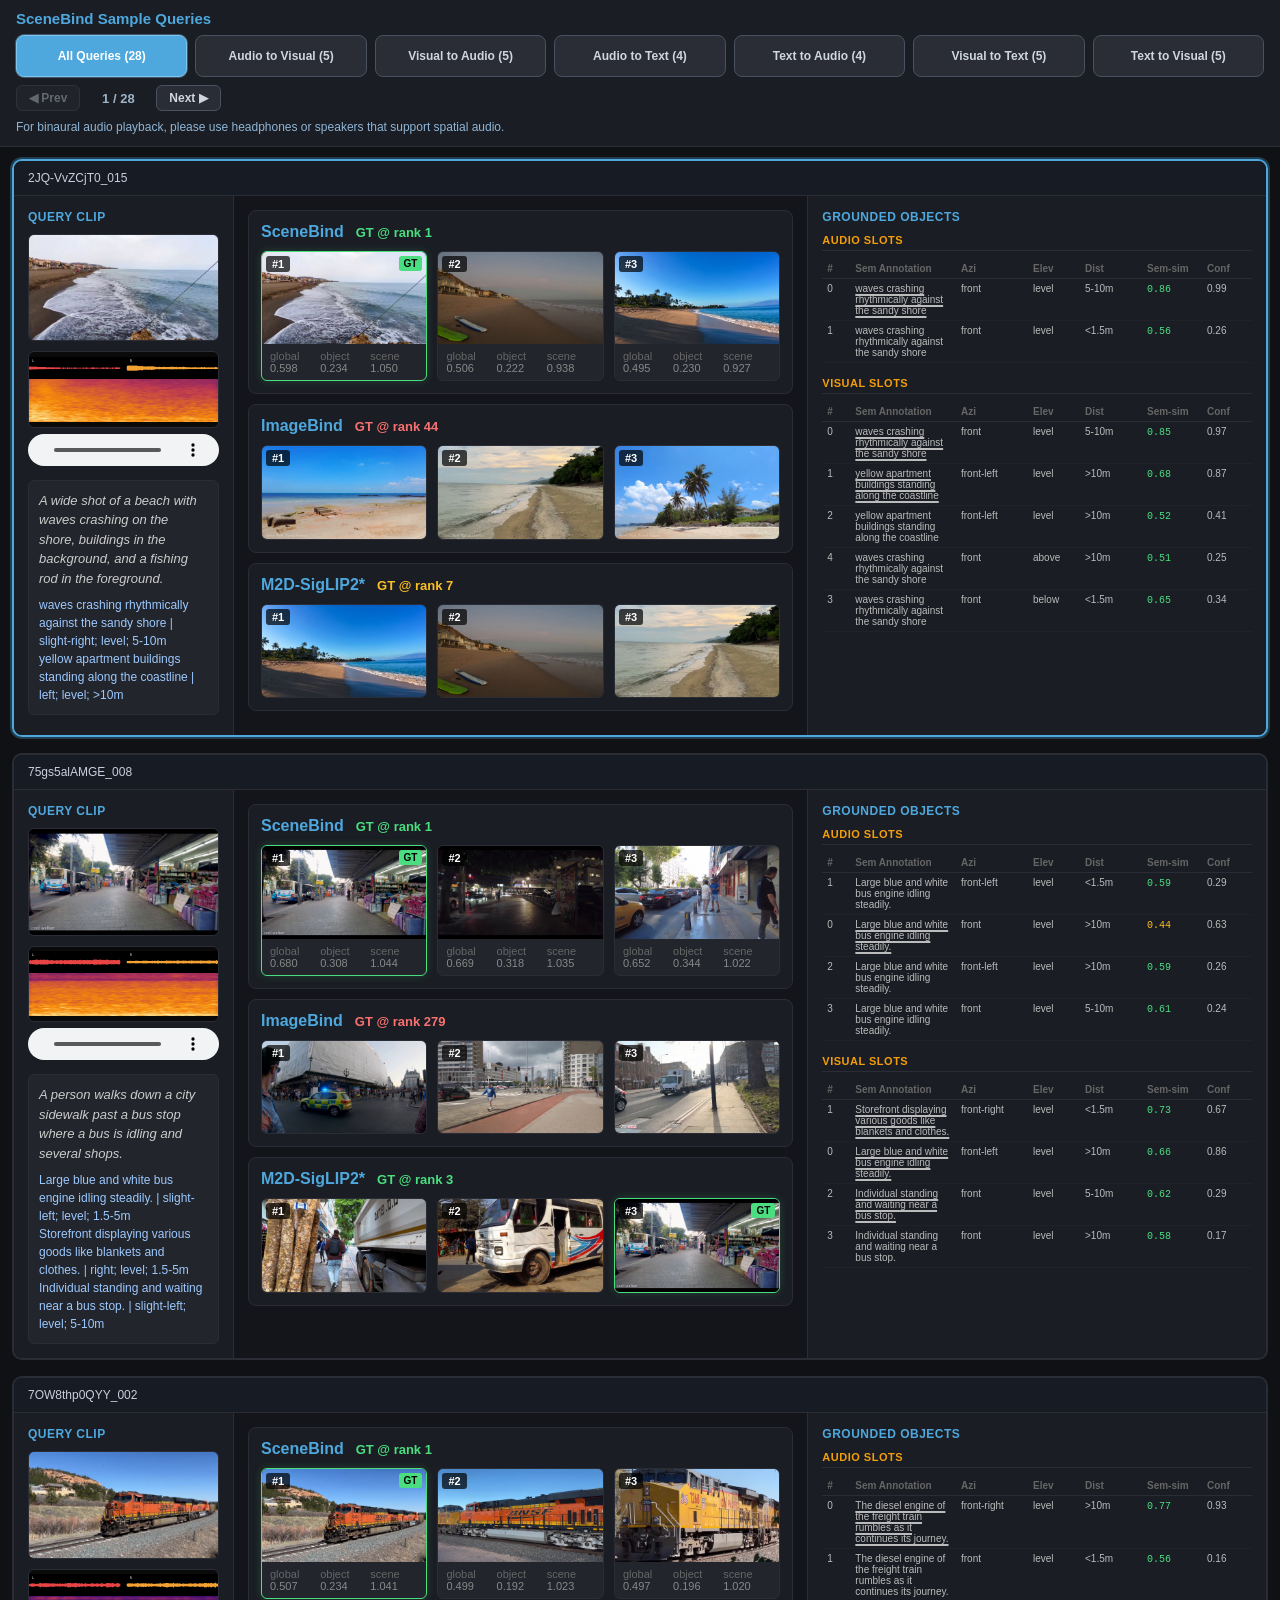
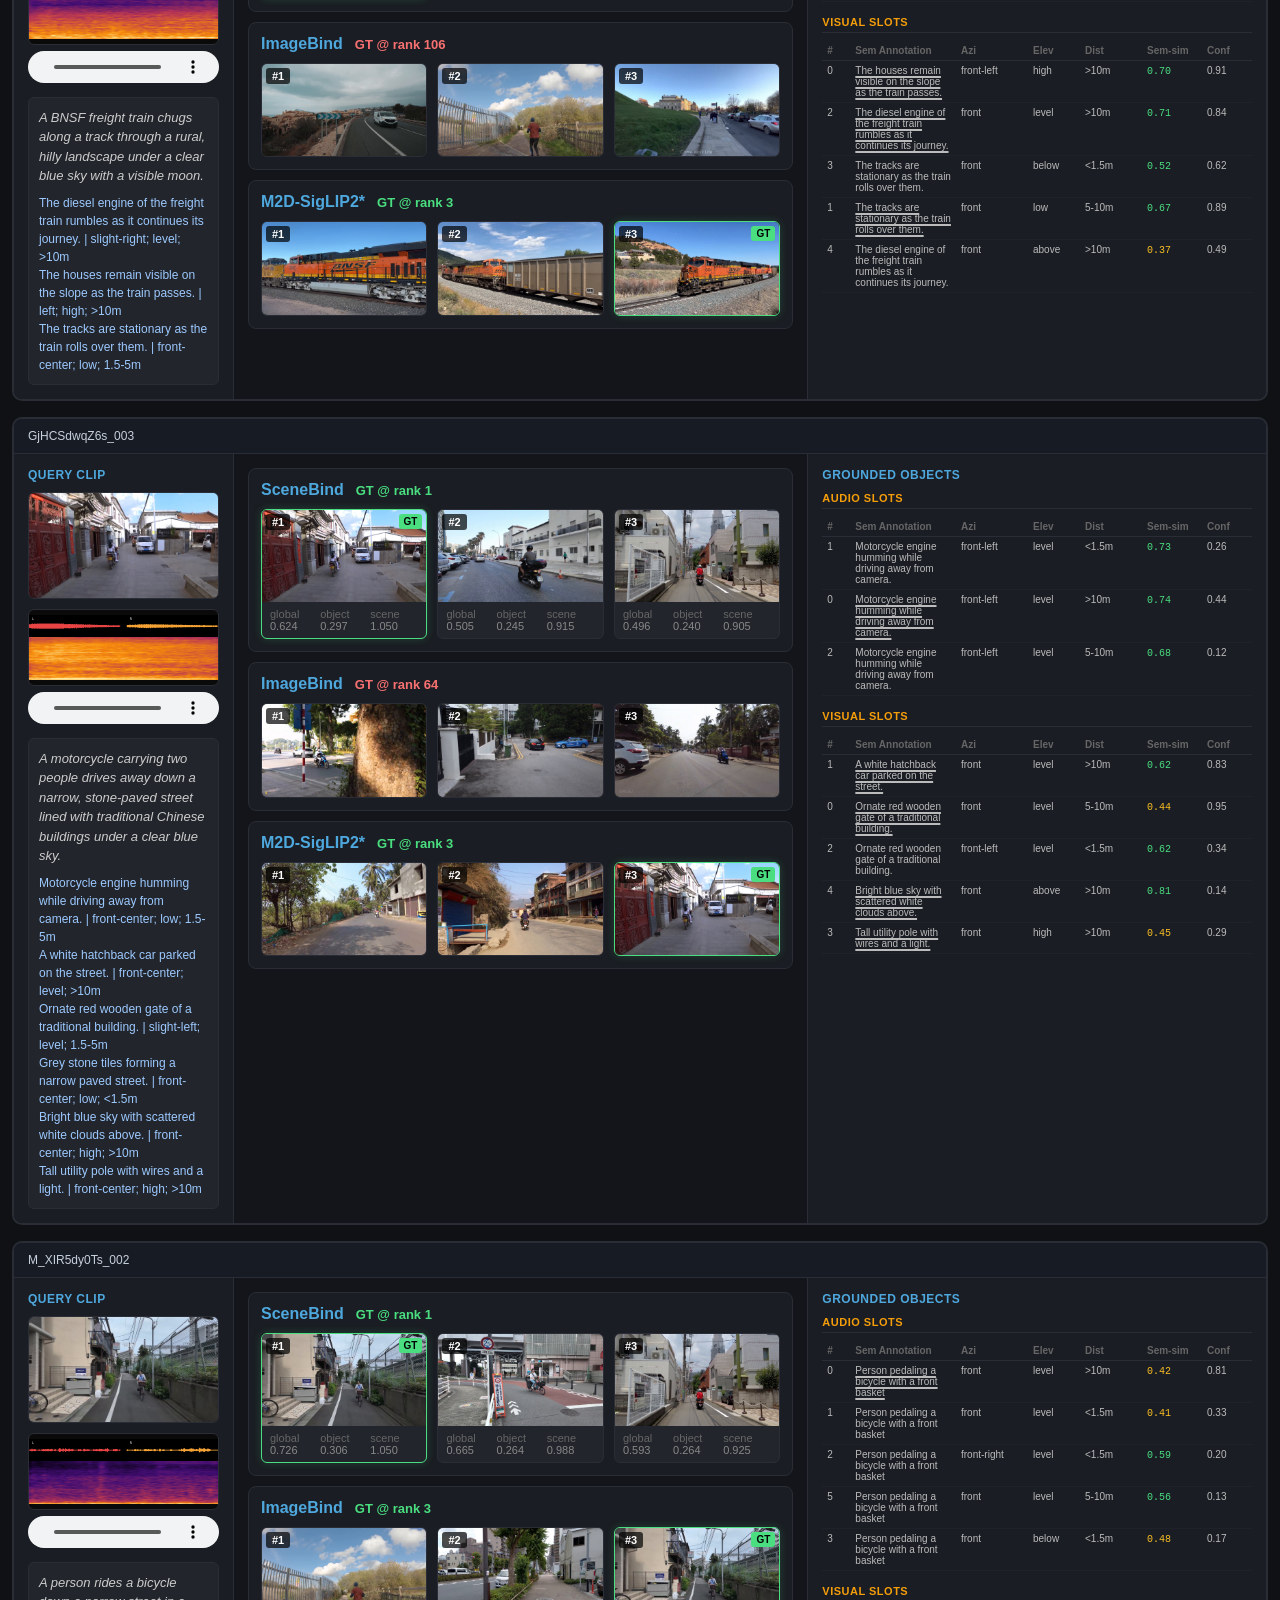
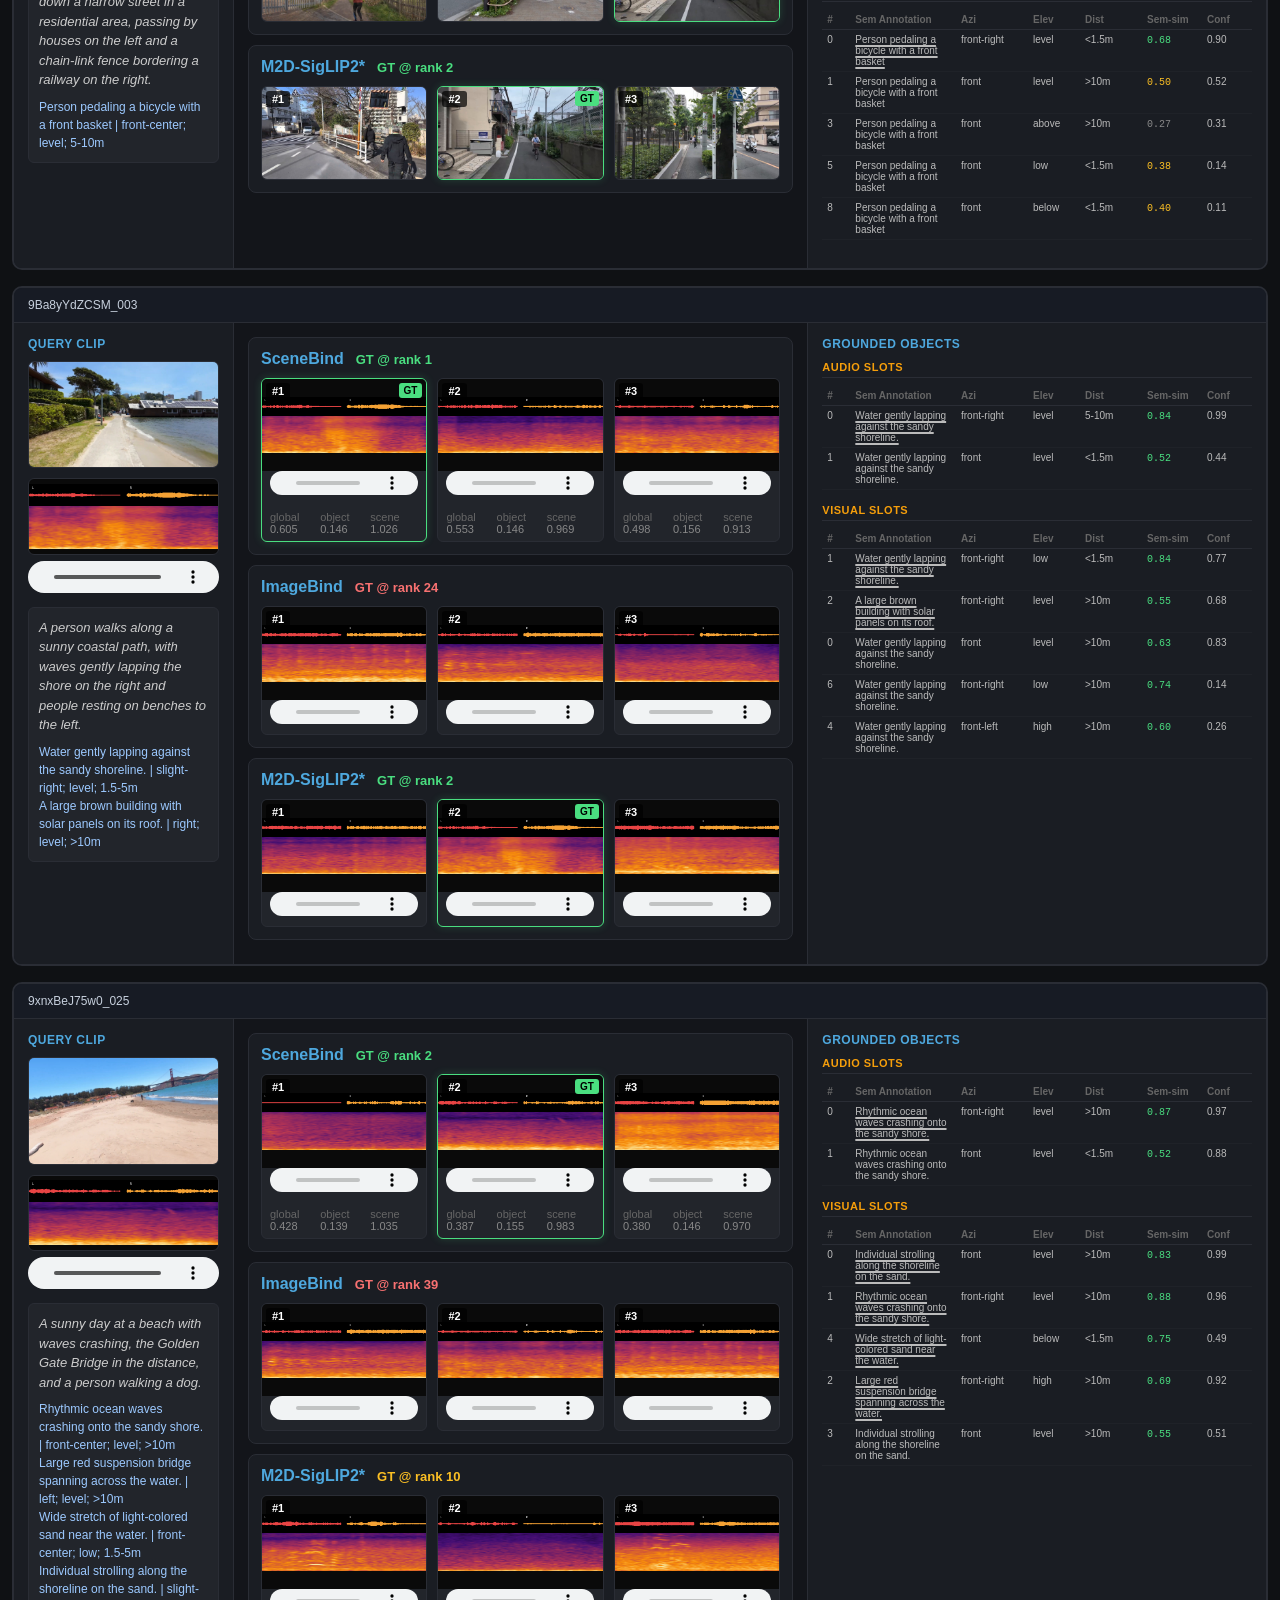
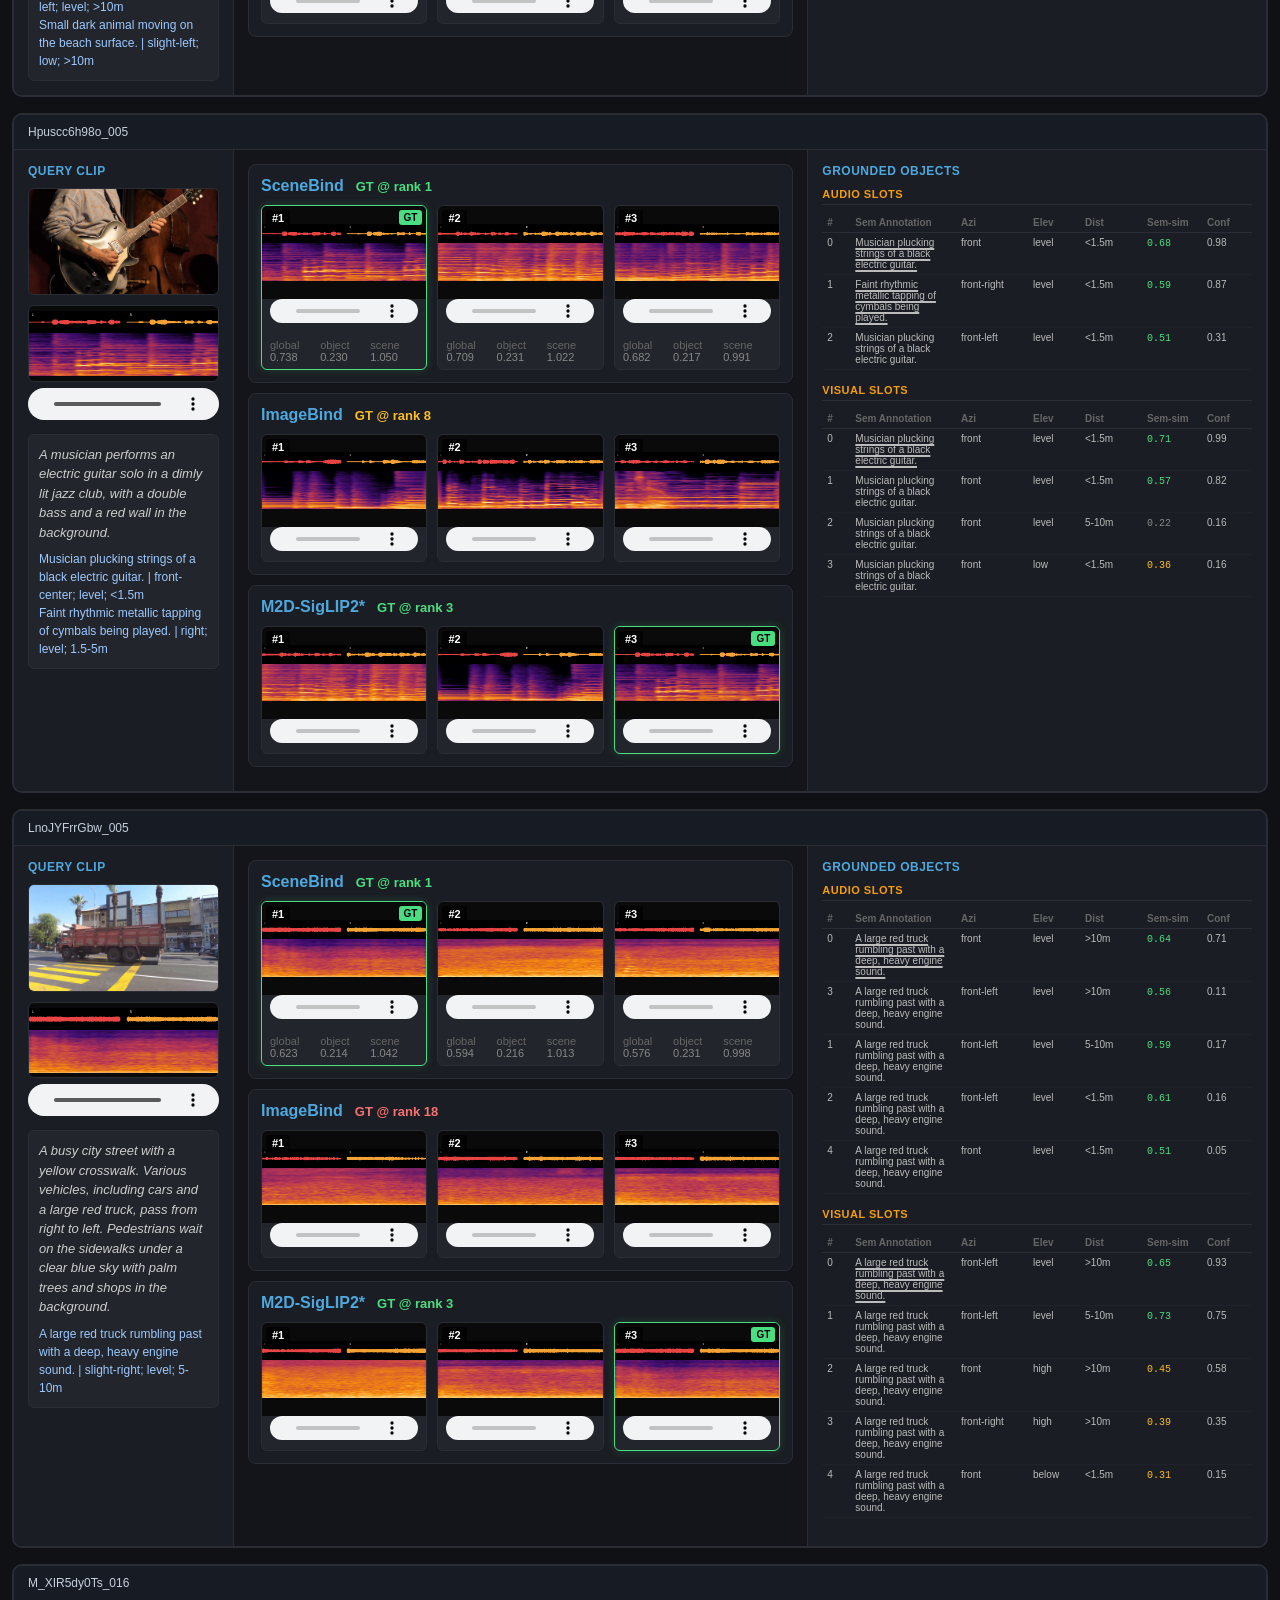
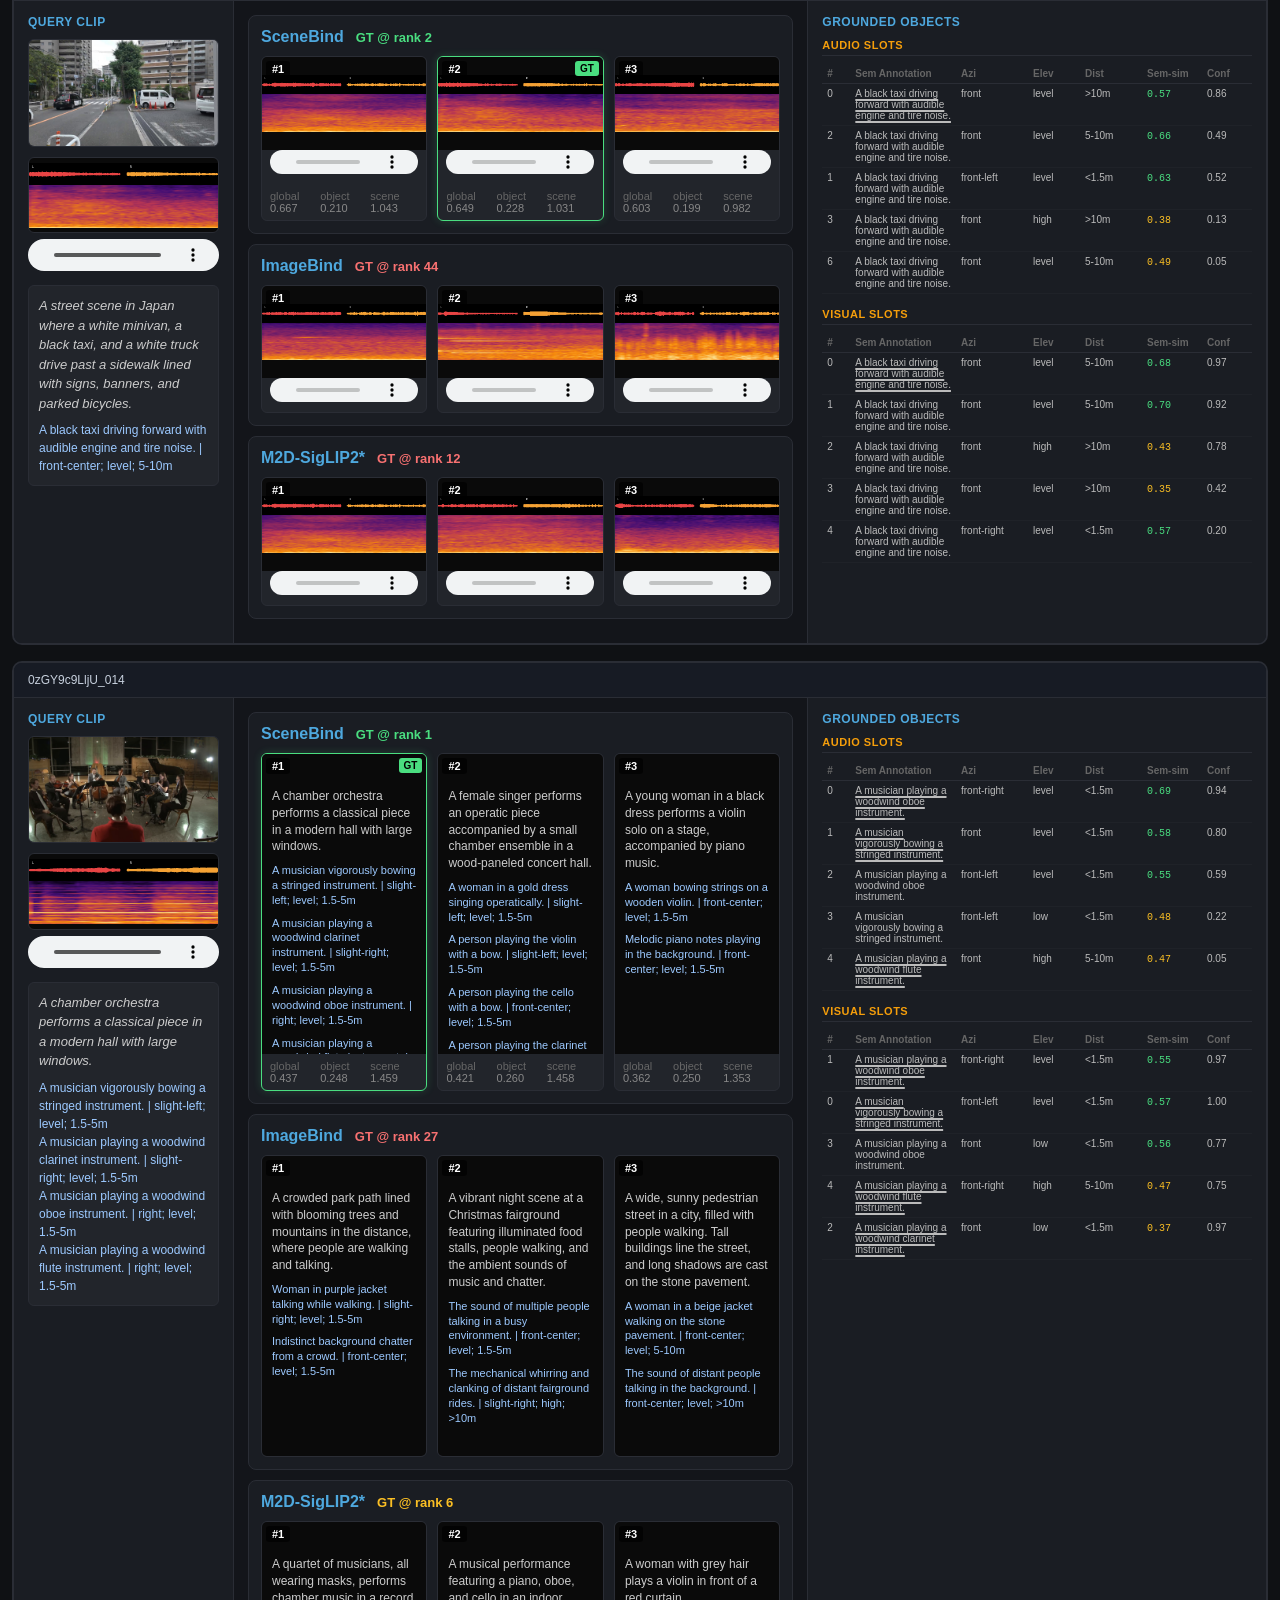
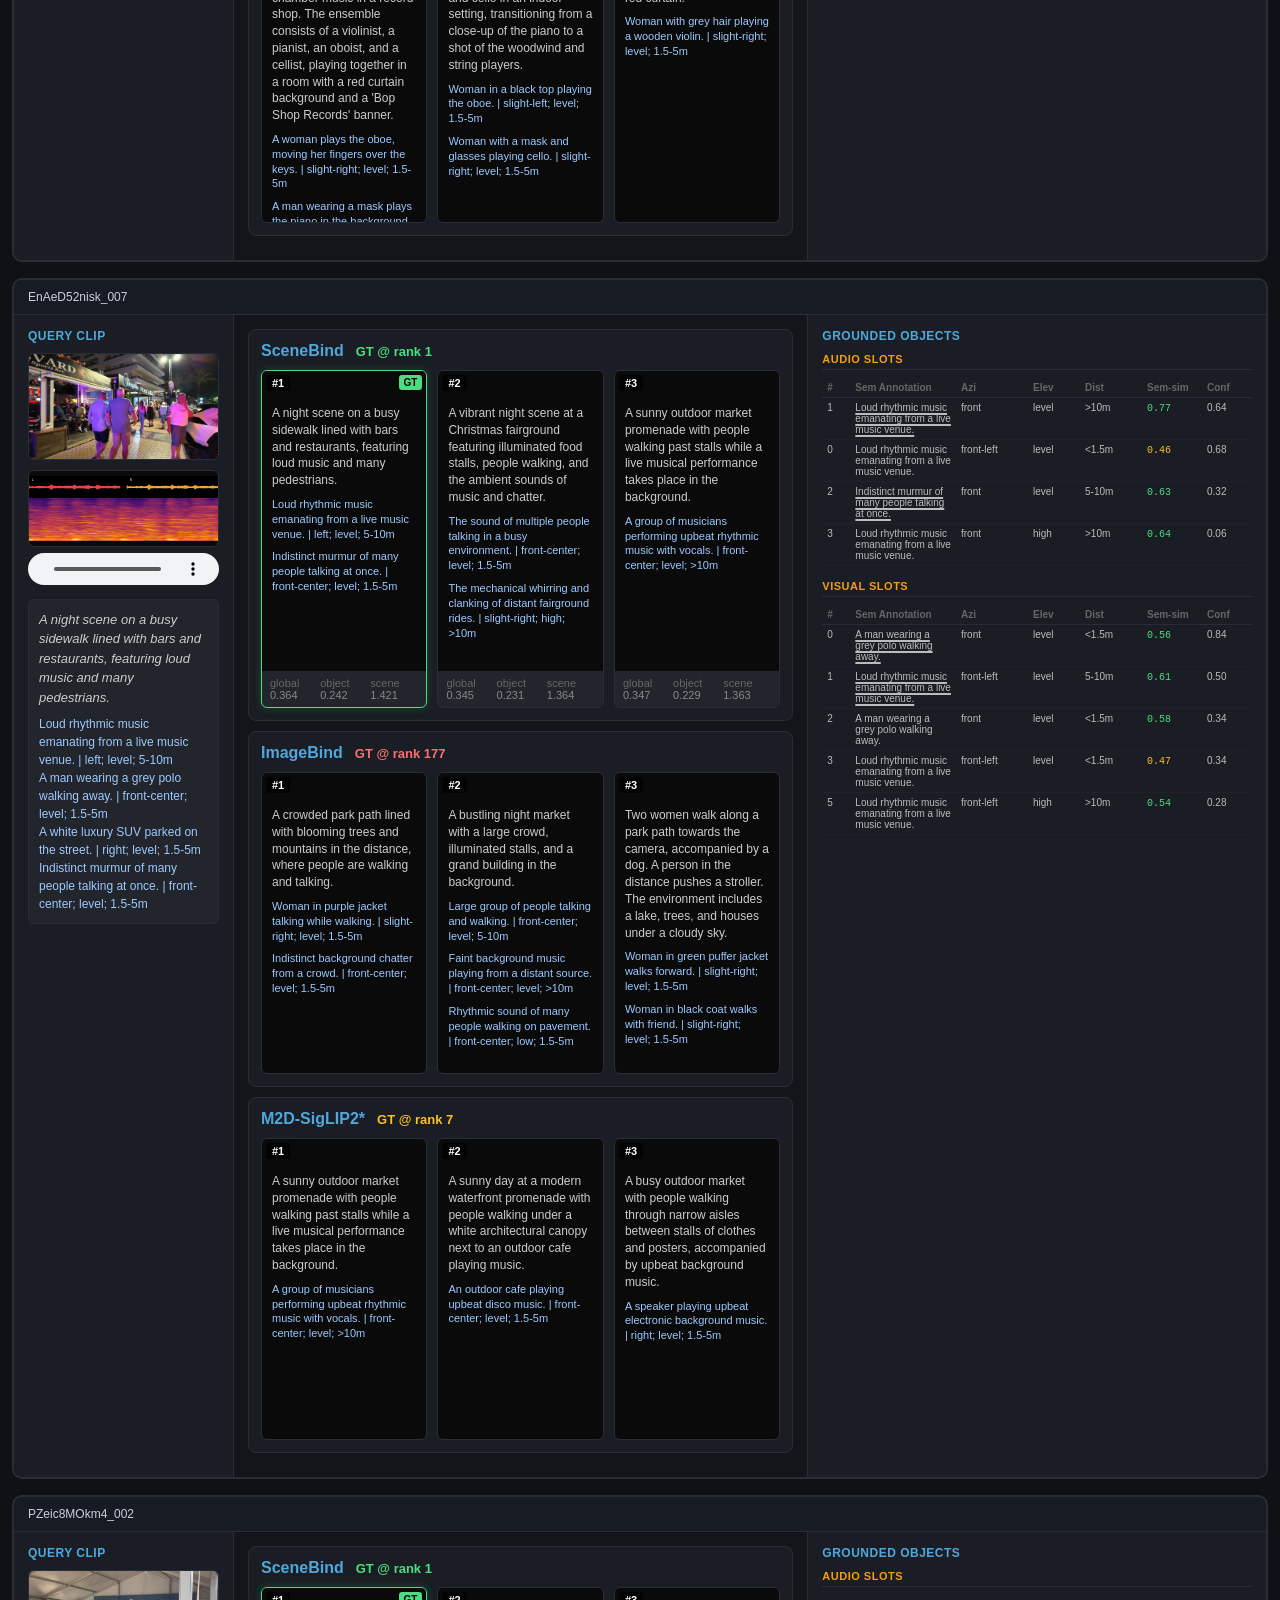
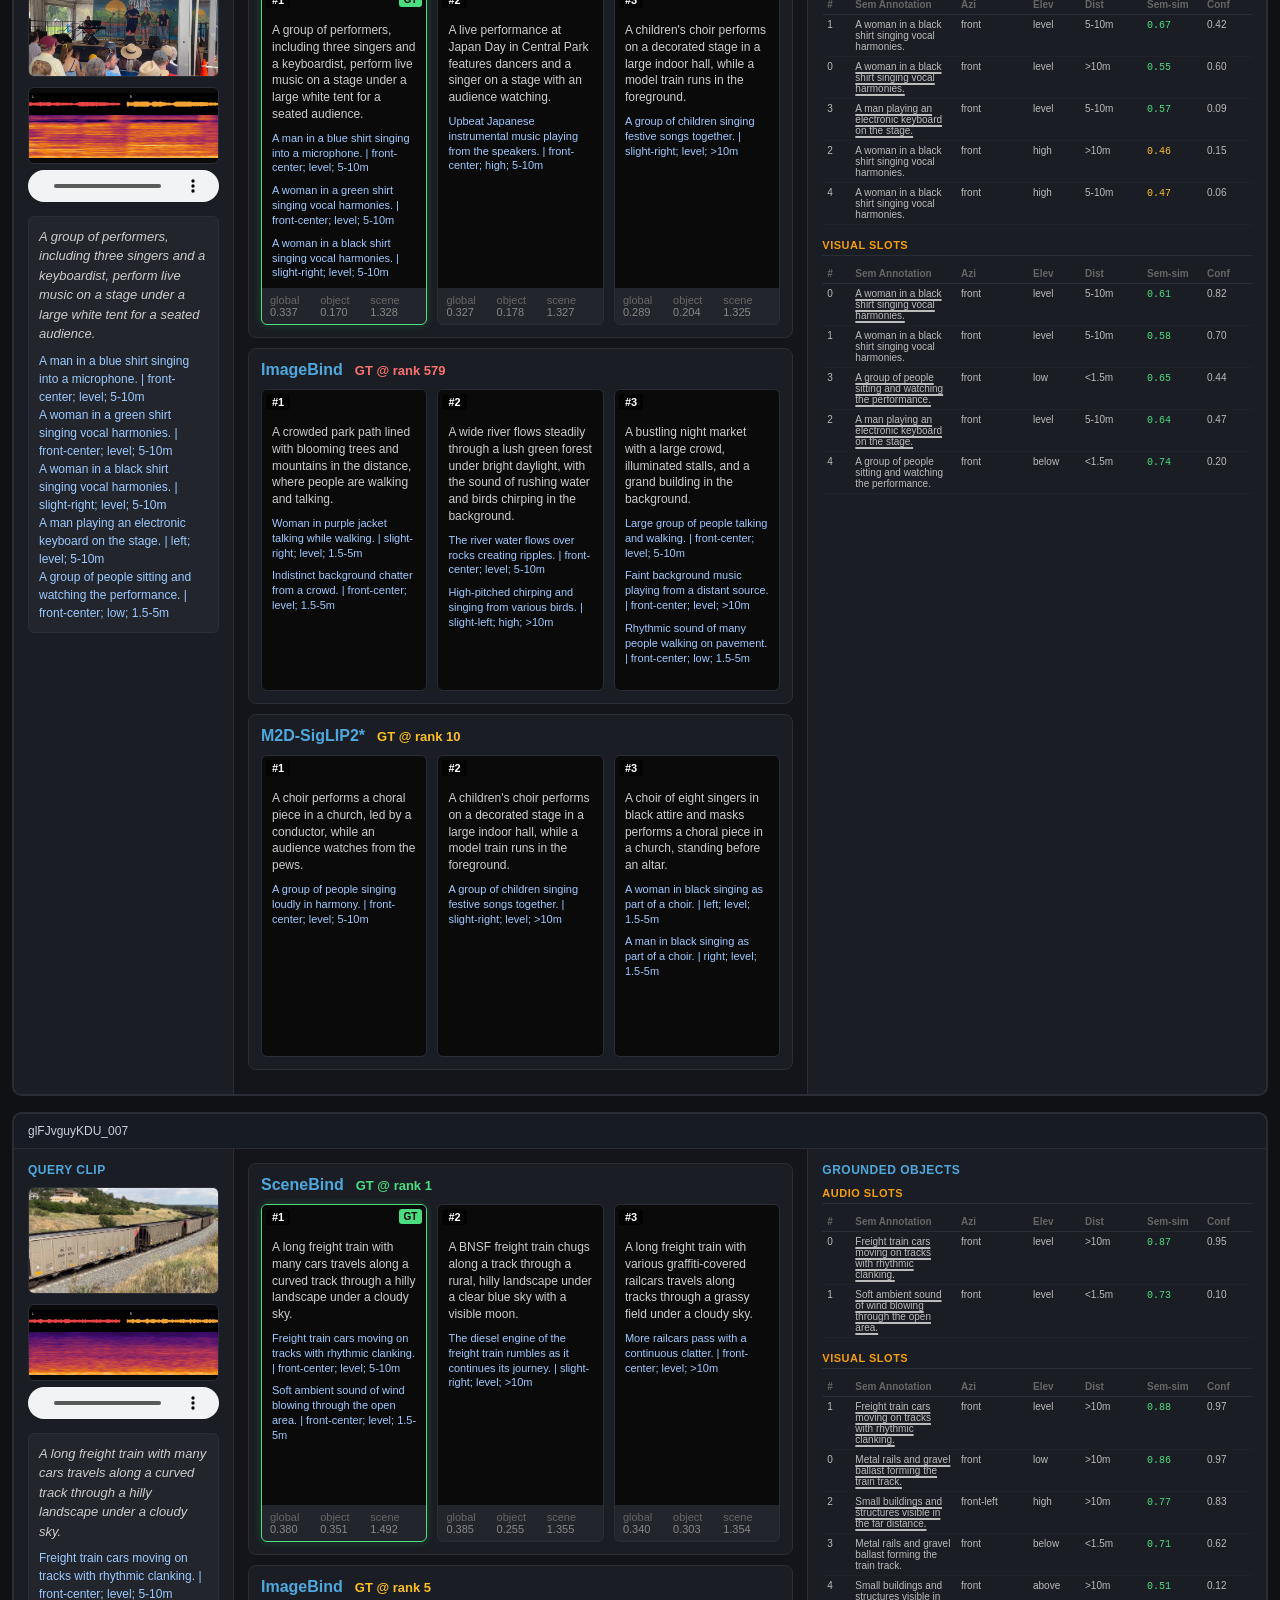
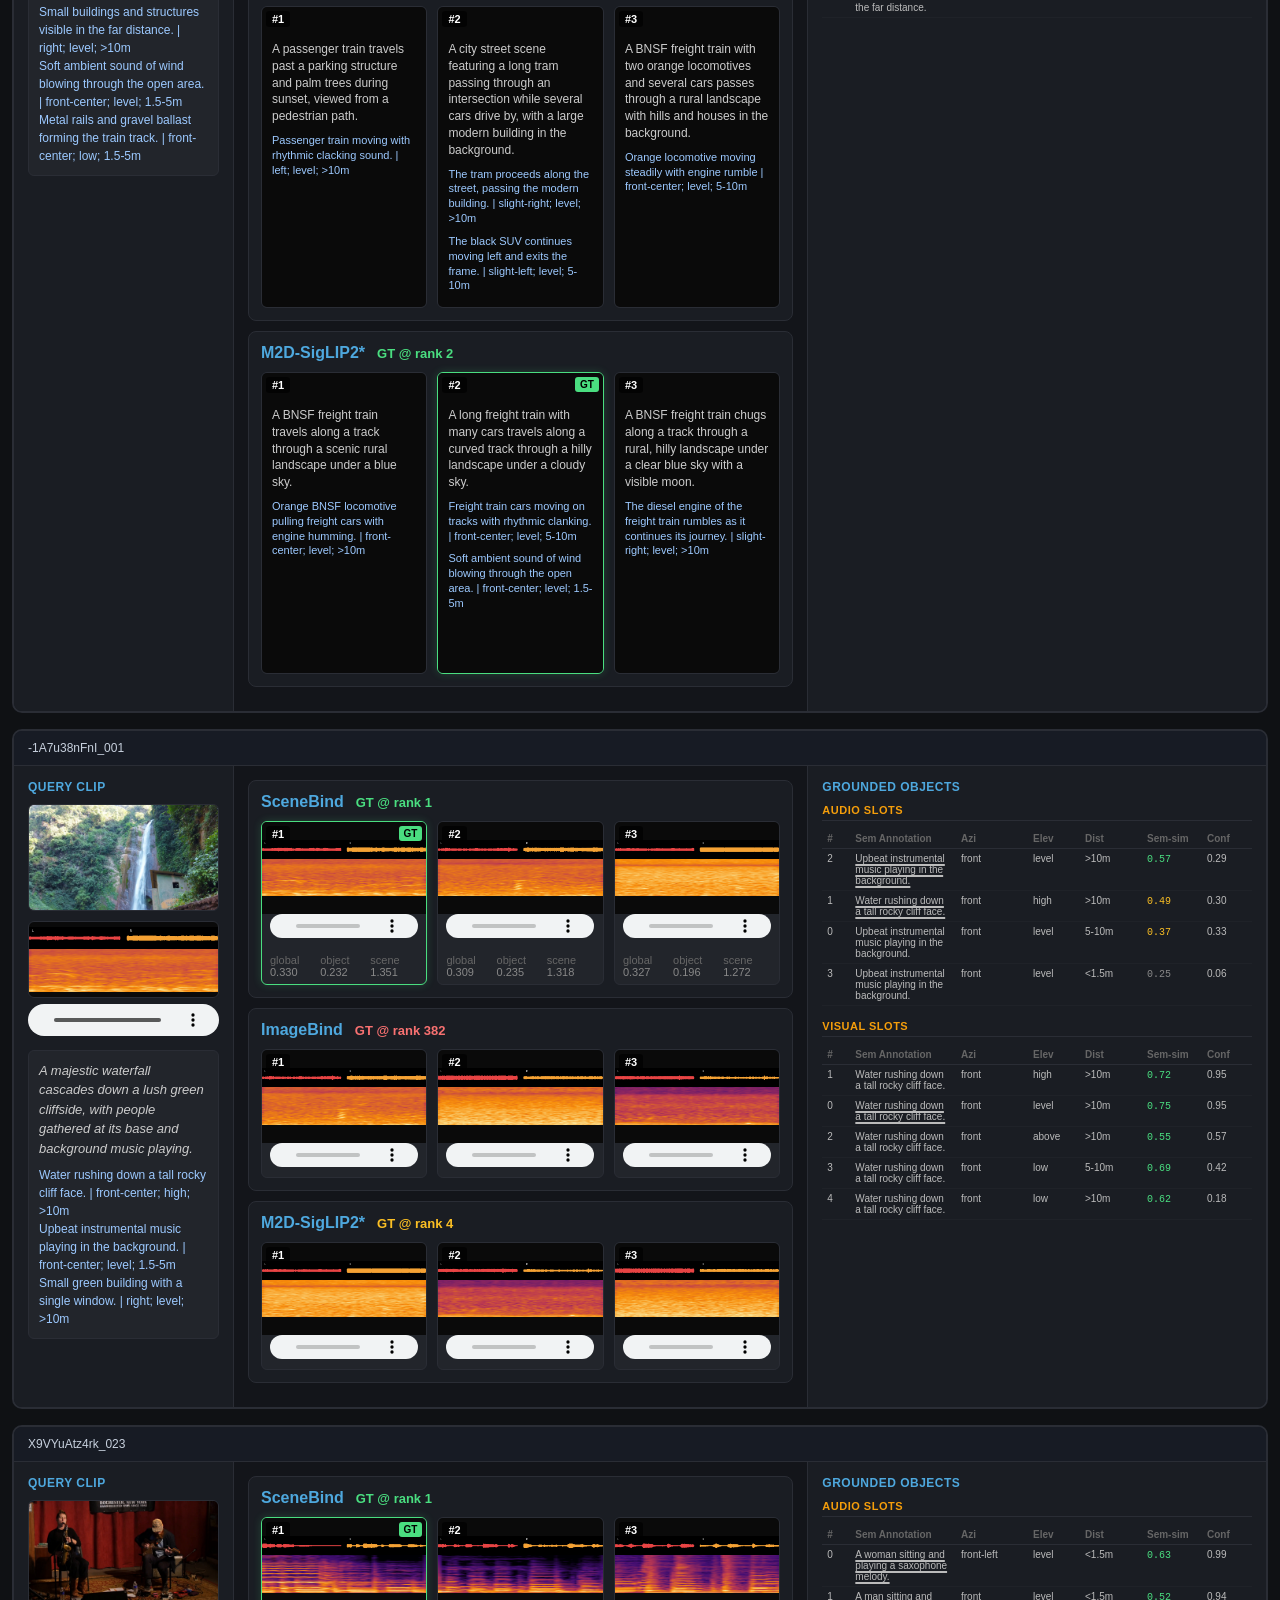
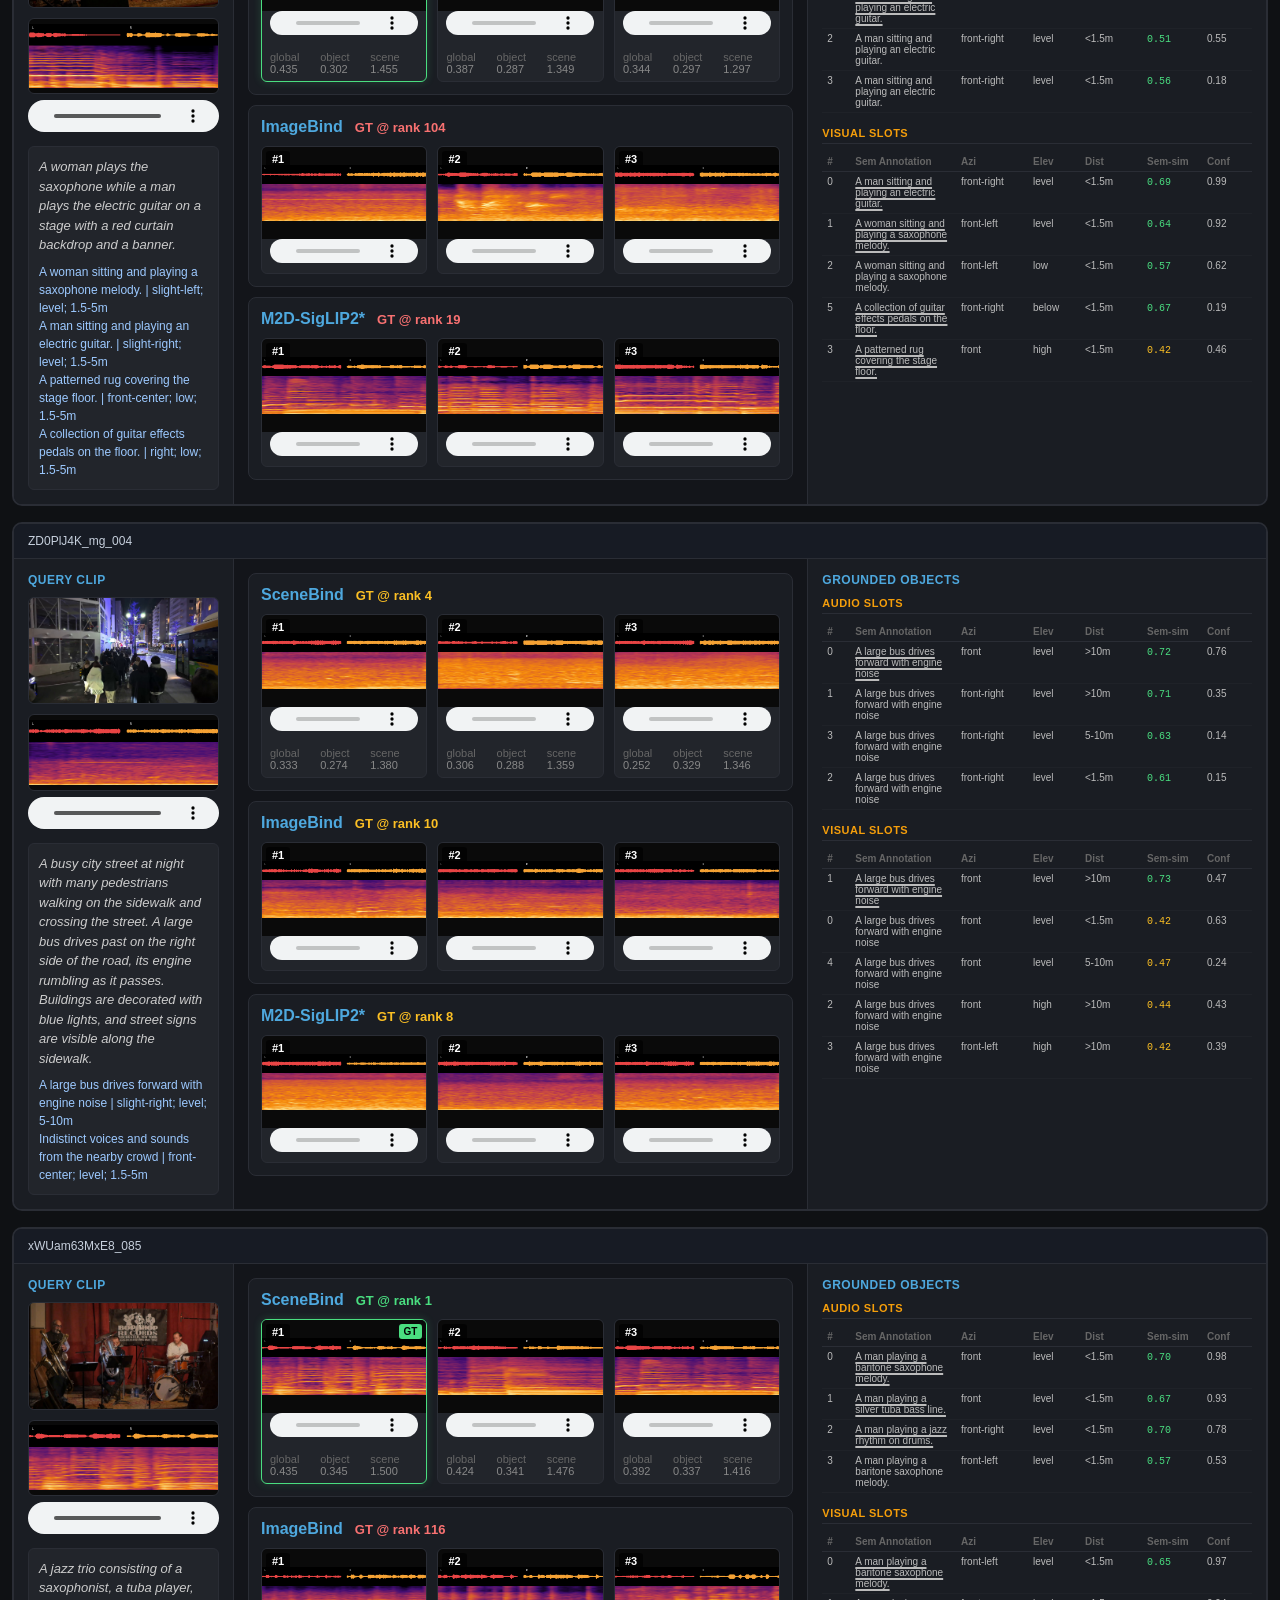
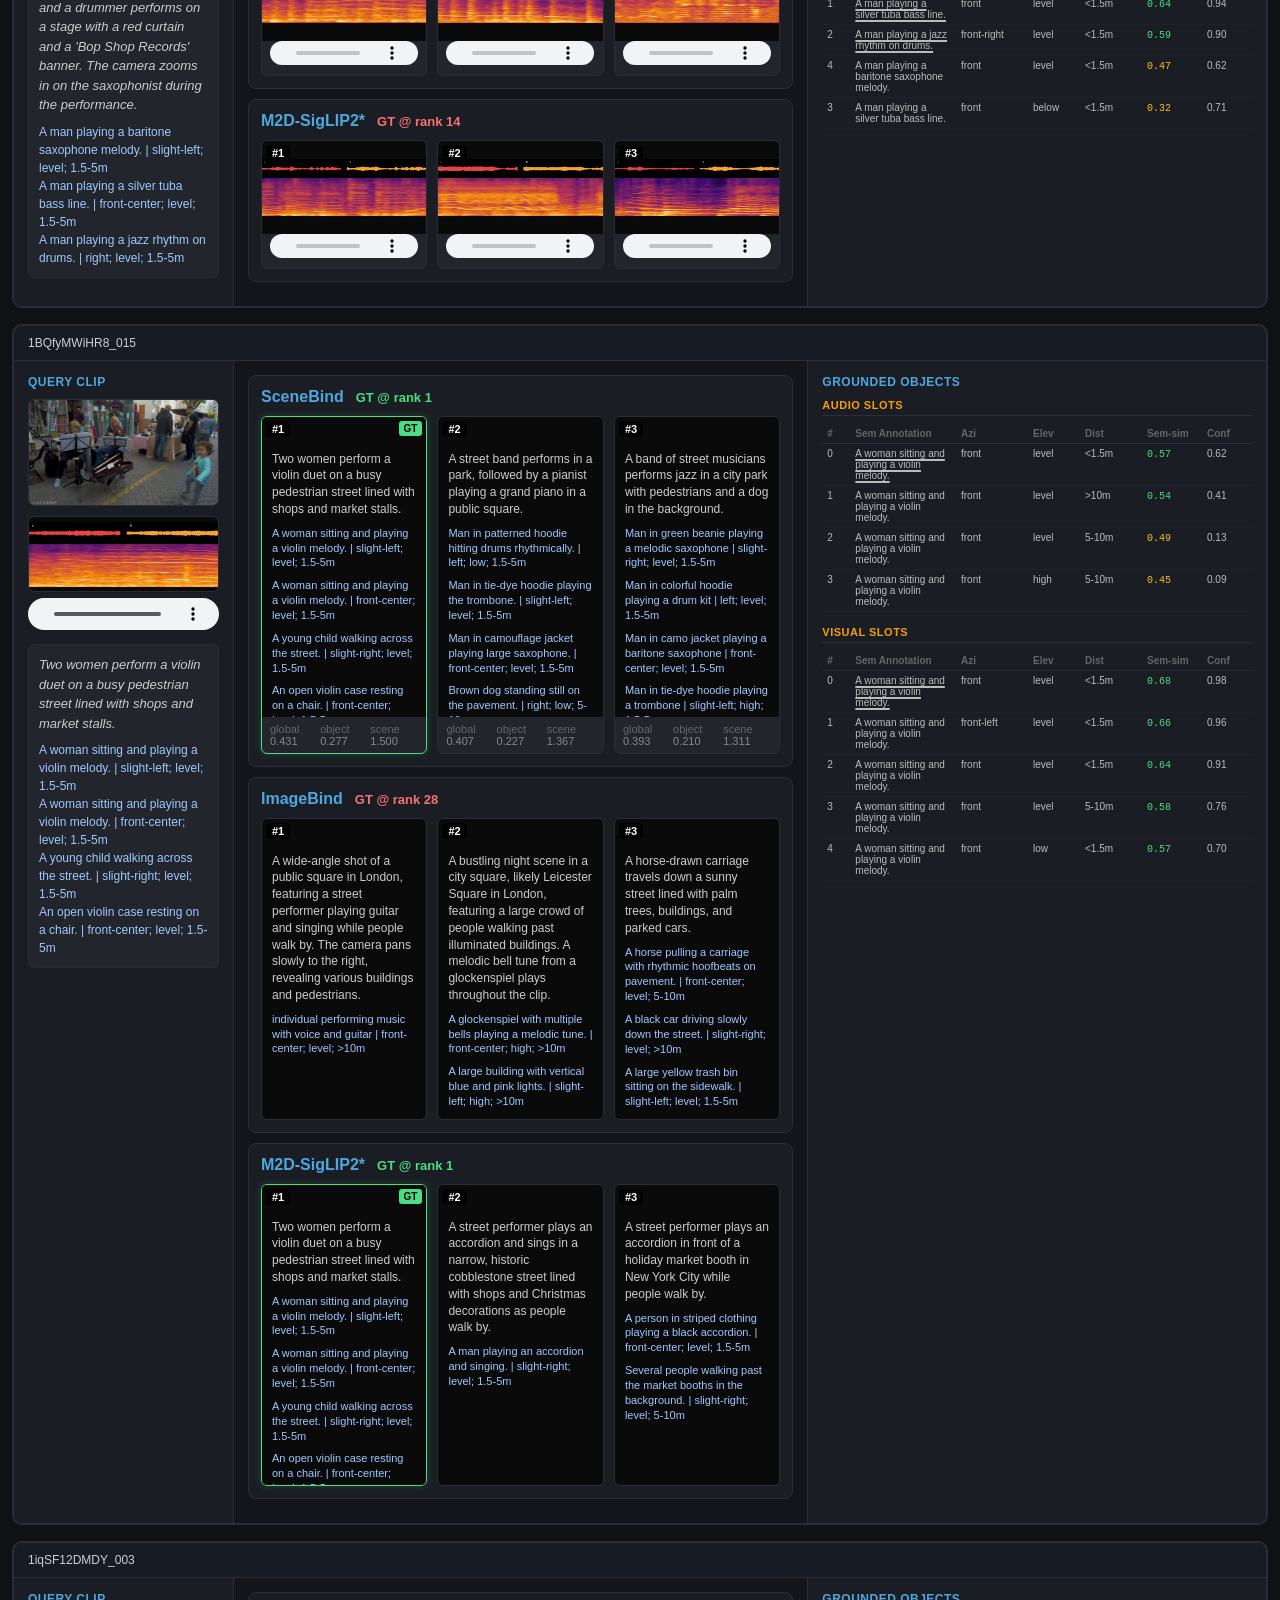
==== commit 437a817f: "update webpage" ====
--- a/static/suppl/index.html
+++ b/static/suppl/index.html
@@ -127,8 +127,8 @@
 <div class="content" id="content" style="display:none"></div>
 
 <script>
-window.__SCENEBIND_PAYLOAD__={"schema":"scenebind_compare_render_payload.v1","methods":[{"method_id":"scenebind","display_name":"SceneBind","type":"scenebind"},{"method_id":"imagebind","display_name":"ImageBind","type":"baseline"},{"method_id":"m2d-siglip2","display_name":"M2D-SigLIP2*","type":"baseline"}],"directions":[{"direction":"a2v","label":"Audio -> Image","query_set":"av"},{"direction":"v2a","label":"Image -> Audio","query_set":"av"},{"direction":"a2t","label":"Audio -> Text","query_set":"at"},{"direction":"t2a","label":"Text -> Audio","query_set":"at"},{"direction":"v2t","label":"Image -> Text","query_set":"vt"},{"direction":"t2v","label":"Text -> Image","query_set":"vt"}],"clips":{"-1A7u38nFnI_001":{"clip_id":"-1A7u38nFnI_001","video_id":"-1A7u38nFnI","scene_description":"A majestic waterfall cascades down a lush green cliffside, with people gathered at its base and background music playing.","audio_exists":true,"image_exists":true,"events":[{"event_id":"-1A7u38nFnI_66_0","object":"waterfall","semantic_tag":"waterfall rushing","semantic_anno":"Water rushing down a tall rocky cliff face.","combined_anno":"Water rushing down a tall rocky cliff face., around Far away, Front at Above height.","modality":"audio_visual","azimuth":8,"elevation":18,"distance_meters":28.0,"confidence":"strong"},{"event_id":"-1A7u38nFnI_66_1","object":"background music","semantic_tag":"background music","semantic_anno":"Upbeat instrumental music playing in the background.","combined_anno":"Upbeat instrumental music playing in the background., this is Front, Level, at a Close distance.","modality":"audio_only","azimuth":0,"elevation":0,"distance_meters":5.0,"confidence":"medium"},{"event_id":"-1A7u38nFnI_66_2","object":"green building","semantic_tag":"small building","semantic_anno":"Small green building with a single window.","combined_anno":"Small green building with a single window., around Medium away, Right at Level height.","modality":"visual_only","azimuth":55,"elevation":-8,"distance_meters":13.0,"confidence":"strong"}],"image_asset":"assets/images/-1A7u38nFnI_001.jpg","audio_asset":"assets/audio/-1A7u38nFnI_001.wav","audio_thumb":"assets/audio_thumb/-1A7u38nFnI_001_melgap.png"},"-1A7u38nFnI_003":{"clip_id":"-1A7u38nFnI_003","video_id":"-1A7u38nFnI","scene_description":"A large waterfall cascades down a rocky cliff while tourists visit and take photos at its base.","audio_exists":true,"image_exists":true,"events":[{"event_id":"-1A7u38nFnI_382_0","object":"waterfall","semantic_tag":"waterfall rushing","semantic_anno":"A large waterfall cascading down a rocky cliff","combined_anno":"A large waterfall cascading down a rocky cliff, at Front, Above, Medium distance.","modality":"audio_visual","azimuth":-10,"elevation":20,"distance_meters":15.0,"confidence":"strong"},{"event_id":"-1A7u38nFnI_382_1","object":"couple in foreground","semantic_tag":"couple posing","semantic_anno":"A man and woman standing together","combined_anno":"A man and woman standing together, spotted Front, Level, Close out.","modality":"visual_only","azimuth":10,"elevation":0,"distance_meters":3.0,"confidence":"strong"},{"event_id":"-1A7u38nFnI_382_2","object":"man in orange hoodie","semantic_tag":"man walking","semantic_anno":"A man wearing an orange hoodie walking","combined_anno":"A man wearing an orange hoodie walking, roughly Close away, Hard Left and Level.","modality":"visual_only","azimuth":-70,"elevation":0,"distance_meters":2.0,"confidence":"strong"}],"image_asset":"assets/images/-1A7u38nFnI_003.jpg","audio_asset":"assets/audio/-1A7u38nFnI_003.wav","audio_thumb":"assets/audio_thumb/-1A7u38nFnI_003_melgap.png"},"-NLFhoy4YMI_013":{"clip_id":"-NLFhoy4YMI_013","video_id":"-NLFhoy4YMI","scene_description":"A busy urban intersection in a city like Rotterdam, featuring trams, cars, scooters, cyclists, and pedestrians moving through the crossing under a cloudy sky.","audio_exists":true,"image_exists":true,"events":[{"event_id":"-NLFhoy4YMI_702_0","object":"tram","semantic_tag":"tram rolling","semantic_anno":"A long modern tram gliding along tracks with a low humming sound.","combined_anno":"A long modern tram gliding along tracks with a low humming sound., appearing Front, Level, Far away.","modality":"audio_visual","azimuth":-10,"elevation":0,"distance_meters":25.0,"confidence":"strong"},{"event_id":"-NLFhoy4YMI_702_1","object":"black van","semantic_tag":"van engine","semantic_anno":"A black commercial van driving through the intersection with a low engine hum.","combined_anno":"A black commercial van driving through the intersection with a low engine hum., it is Left, Level, and Medium away.","modality":"audio_visual","azimuth":-45,"elevation":0,"distance_meters":10.0,"confidence":"strong"},{"event_id":"-NLFhoy4YMI_702_2","object":"man in blue hoodie","semantic_tag":"walking","semantic_anno":"A young man in a blue hoodie walking forward towards the camera.","combined_anno":"A young man in a blue hoodie walking forward towards the camera., toward Front, Level, at Close range.","modality":"visual_only","azimuth":-5,"elevation":0,"distance_meters":5.0,"confidence":"strong"}],"image_asset":"assets/images/-NLFhoy4YMI_013.jpg","audio_asset":"assets/audio/-NLFhoy4YMI_013.wav","audio_thumb":"assets/audio_thumb/-NLFhoy4YMI_013_melgap.png"},"-ZxzB9ULXfs_002":{"clip_id":"-ZxzB9ULXfs_002","video_id":"-ZxzB9ULXfs","scene_description":"A camera pans right along a concrete sea wall overlooking a sandy beach with waves crashing. Several boats on trailers are parked along the wall, and a red car is visible in the distance. A persistent beeping sound is heard.","audio_exists":true,"image_exists":true,"events":[{"event_id":"-ZxzB9ULXfs_542_0","object":"ocean waves","semantic_tag":"waves crashing","semantic_anno":"Ocean waves crashing gently onto the sandy shore.","combined_anno":"Ocean waves crashing gently onto the sandy shore., spotted Hard Left, Below, Far out.","modality":"audio_visual","azimuth":-70,"elevation":-15,"distance_meters":60.0,"confidence":"medium"},{"event_id":"-ZxzB9ULXfs_542_1","object":"wind","semantic_tag":"wind blowing","semantic_anno":"Gusty wind blowing across the open coastal area.","combined_anno":"Gusty wind blowing across the open coastal area., spotted Front, Level, Very Close out.","modality":"audio_visual","azimuth":0,"elevation":0,"distance_meters":1.0,"confidence":"medium"},{"event_id":"-ZxzB9ULXfs_542_6","object":"red car","semantic_tag":"parked car","semantic_anno":"Small red car parked near the sea wall.","combined_anno":"Small red car parked near the sea wall., slight Right and Level, Far away.","modality":"visual_only","azimuth":20,"elevation":0,"distance_meters":40.0,"confidence":"strong"}],"image_asset":"assets/images/-ZxzB9ULXfs_002.jpg","audio_asset":"assets/audio/-ZxzB9ULXfs_002.wav","audio_thumb":"assets/audio_thumb/-ZxzB9ULXfs_002_melgap.png"},"-ZxzB9ULXfs_007":{"clip_id":"-ZxzB9ULXfs_007","video_id":"-ZxzB9ULXfs","scene_description":"A wide shot of a sandy beach under a bright sky, with buildings on the left and wind turbines in the distance. People are walking, and seagulls are flying and squawking.","audio_exists":true,"image_exists":true,"events":[{"event_id":"-ZxzB9ULXfs_786_0","object":"seagull","semantic_tag":"seagull squawking","semantic_anno":"A seagull flying and squawking over the beach.","combined_anno":"A seagull flying and squawking over the beach., positioned Slight Left, Above, Medium.","modality":"audio_visual","azimuth":-20,"elevation":10,"distance_meters":20.0,"confidence":"strong"},{"event_id":"-ZxzB9ULXfs_786_1","object":"wind and waves","semantic_tag":"wind and waves","semantic_anno":"The sound of wind and waves crashing on shore.","combined_anno":"The sound of wind and waves crashing on shore., the sound is Front, Level, about Far away.","modality":"audio_only","azimuth":0,"elevation":0,"distance_meters":100.0,"confidence":"medium"}],"image_asset":"assets/images/-ZxzB9ULXfs_007.jpg","audio_asset":"assets/audio/-ZxzB9ULXfs_007.wav","audio_thumb":"assets/audio_thumb/-ZxzB9ULXfs_007_melgap.png"},"0MIuSW8edNY_014":{"clip_id":"0MIuSW8edNY_014","video_id":"0MIuSW8edNY","scene_description":"A woman walks along a scenic coastal road, talking as she approaches the camera, with rugged cliffs and the ocean on her left and houses and palm trees on her right.","audio_exists":true,"image_exists":true,"events":[{"event_id":"0MIuSW8edNY_1330_0","object":"woman","semantic_tag":"talking","semantic_anno":"The woman is seen and heard talking while approaching the camera.","combined_anno":"The woman is seen and heard talking while approaching the camera., the sound comes from Right, at Level level, Close range.","modality":"audio_visual","azimuth":52,"elevation":0,"distance_meters":5.0,"confidence":"medium"},{"event_id":"0MIuSW8edNY_1330_1","object":"ocean waves","semantic_tag":"crashing","semantic_anno":"Waves are seen and heard crashing against the coastal rocks.","combined_anno":"Waves are seen and heard crashing against the coastal rocks., off to the Left, Below, roughly Medium.","modality":"audio_visual","azimuth":-45,"elevation":-20,"distance_meters":20.0,"confidence":"medium"},{"event_id":"0MIuSW8edNY_1330_4","object":"palm trees","semantic_tag":"standing","semantic_anno":"Tall palms line the road overlooking the ocean.","combined_anno":"Tall palms line the road overlooking the ocean., about Far off, positioned Right, Above.","modality":"visual_only","azimuth":55,"elevation":20,"distance_meters":40.0,"confidence":"medium"},{"event_id":"0MIuSW8edNY_1330_5","object":"houses","semantic_tag":"standing","semantic_anno":"Several houses are visible on the right side of the frame.","combined_anno":"Several houses are visible on the right side of the frame., hard Right at Above level, approximately Far away.","modality":"visual_only","azimuth":75,"elevation":15,"distance_meters":50.0,"confidence":"medium"},{"event_id":"0MIuSW8edNY_1330_6","object":"cliffs","semantic_tag":"standing","semantic_anno":"The rocky cliffs are visible between the road and the ocean.","combined_anno":"The rocky cliffs are visible between the road and the ocean., around Medium away, Slight Left at Below height.","modality":"visual_only","azimuth":-20,"elevation":-25,"distance_meters":15.0,"confidence":"medium"}],"image_asset":"assets/images/0MIuSW8edNY_014.jpg","audio_asset":"assets/audio/0MIuSW8edNY_014.wav","audio_thumb":"assets/audio_thumb/0MIuSW8edNY_014_melgap.png"},"0jMtiBM0mlA_001":{"clip_id":"0jMtiBM0mlA_001","video_id":"0jMtiBM0mlA","scene_description":"A peaceful walk along a paved path in a Japanese temple forest, with a stream on the left and traditional structures on the right.","audio_exists":true,"image_exists":true,"events":[{"event_id":"0jMtiBM0mlA_30_0","object":"stream","semantic_tag":"stream flowing","semantic_anno":"Water flowing over rocks in a shallow stream.","combined_anno":"Water flowing over rocks in a shallow stream., spotted Hard Left, Below, Close out.","modality":"audio_visual","azimuth":-70,"elevation":-20,"distance_meters":3.0,"confidence":"strong"},{"event_id":"0jMtiBM0mlA_30_5","object":"traditional building","semantic_tag":"wooden building","semantic_anno":"Wooden structure with a tiled roof and sliding doors.","combined_anno":"Wooden structure with a tiled roof and sliding doors., coming from Slight Right, at Level level, Medium range.","modality":"visual_only","azimuth":30,"elevation":5,"distance_meters":8.0,"confidence":"strong"}],"image_asset":"assets/images/0jMtiBM0mlA_001.jpg","audio_asset":"assets/audio/0jMtiBM0mlA_001.wav","audio_thumb":"assets/audio_thumb/0jMtiBM0mlA_001_melgap.png"},"0zGY9c9LljU_014":{"clip_id":"0zGY9c9LljU_014","video_id":"0zGY9c9LljU","scene_description":"A chamber orchestra performs a classical piece in a modern hall with large windows.","audio_exists":true,"image_exists":true,"events":[{"event_id":"0zGY9c9LljU_584_1","object":"person playing violin","semantic_tag":"playing violin","semantic_anno":"A musician vigorously bowing a stringed instrument.","combined_anno":"A musician vigorously bowing a stringed instrument., originating Left, Level, Close away.","modality":"audio_visual","azimuth":-45,"elevation":0,"distance_meters":4.0,"confidence":"medium"},{"event_id":"0zGY9c9LljU_584_5","object":"person playing clarinet","semantic_tag":"playing clarinet","semantic_anno":"A musician playing a woodwind clarinet instrument.","combined_anno":"A musician playing a woodwind clarinet instrument., in the Slight Right direction, Level, Close from the observer.","modality":"audio_visual","azimuth":25,"elevation":0,"distance_meters":4.0,"confidence":"medium"},{"event_id":"0zGY9c9LljU_584_6","object":"person playing oboe","semantic_tag":"playing oboe","semantic_anno":"A musician playing a woodwind oboe instrument.","combined_anno":"A musician playing a woodwind oboe instrument., from Right, at Level height, Close away.","modality":"audio_visual","azimuth":50,"elevation":0,"distance_meters":4.5,"confidence":"medium"},{"event_id":"0zGY9c9LljU_584_7","object":"person playing flute","semantic_tag":"playing flute","semantic_anno":"A musician playing a woodwind flute instrument.","combined_anno":"A musician playing a woodwind flute instrument., close away, Hard Right, at Level height.","modality":"audio_visual","azimuth":75,"elevation":0,"distance_meters":5.0,"confidence":"medium"}],"image_asset":"assets/images/0zGY9c9LljU_014.jpg","audio_asset":"assets/audio/0zGY9c9LljU_014.wav","audio_thumb":"assets/audio_thumb/0zGY9c9LljU_014_melgap.png"},"1BQfyMWiHR8_004":{"clip_id":"1BQfyMWiHR8_004","video_id":"1BQfyMWiHR8","scene_description":"A brown dog on a leash barks repeatedly while standing on a paved walkway in a busy urban park as people walk by.","audio_exists":true,"image_exists":true,"events":[{"event_id":"1BQfyMWiHR8_1428_0","object":"brown dog on a leash","semantic_tag":"dog barking","semantic_anno":"A brown dog on a leash barks loudly.","combined_anno":"A brown dog on a leash barks loudly., it is Front, Below, and Close away.","modality":"audio_visual","azimuth":-10,"elevation":-20,"distance_meters":1.5,"confidence":"strong"},{"event_id":"1BQfyMWiHR8_1428_2","object":"woman on bicycle","semantic_tag":"riding a bicycle","semantic_anno":"A woman rides a bicycle with a child.","combined_anno":"A woman rides a bicycle with a child., positioned Slight Left, Level, Close.","modality":"visual_only","azimuth":-20,"elevation":0,"distance_meters":3.5,"confidence":"medium"},{"event_id":"1BQfyMWiHR8_1428_3","object":"black stroller","semantic_tag":"being pushed","semantic_anno":"A black stroller is being pushed along.","combined_anno":"A black stroller is being pushed along., below and Left, at a Close distance.","modality":"visual_only","azimuth":-35,"elevation":-15,"distance_meters":2.5,"confidence":"medium"}],"image_asset":"assets/images/1BQfyMWiHR8_004.jpg","audio_asset":"assets/audio/1BQfyMWiHR8_004.wav","audio_thumb":"assets/audio_thumb/1BQfyMWiHR8_004_melgap.png"},"1BQfyMWiHR8_012":{"clip_id":"1BQfyMWiHR8_012","video_id":"1BQfyMWiHR8","scene_description":"A busy outdoor market with people walking through narrow aisles between stalls of clothes and posters, accompanied by upbeat background music.","audio_exists":true,"image_exists":true,"events":[{"event_id":"1BQfyMWiHR8_2580_0","object":"speaker","semantic_tag":"playing music","semantic_anno":"A speaker playing upbeat electronic background music.","combined_anno":"A speaker playing upbeat electronic background music., at Right, Level, Close distance.","modality":"audio_visual","azimuth":50,"elevation":0,"distance_meters":3.0,"confidence":"medium"},{"event_id":"1BQfyMWiHR8_2580_1","object":"man in white shirt","semantic_tag":"walking","semantic_anno":"Man in white shirt walking through market.","combined_anno":"Man in white shirt walking through market., around Very Close away, Front at Level height.","modality":"visual_only","azimuth":0,"elevation":0,"distance_meters":1.0,"confidence":"medium"}],"image_asset":"assets/images/1BQfyMWiHR8_012.jpg","audio_asset":"assets/audio/1BQfyMWiHR8_012.wav","audio_thumb":"assets/audio_thumb/1BQfyMWiHR8_012_melgap.png"},"1BQfyMWiHR8_015":{"clip_id":"1BQfyMWiHR8_015","video_id":"1BQfyMWiHR8","scene_description":"Two women perform a violin duet on a busy pedestrian street lined with shops and market stalls.","audio_exists":true,"image_exists":true,"events":[{"event_id":"1BQfyMWiHR8_2894_0","object":"woman playing violin on the left","semantic_tag":"playing violin","semantic_anno":"A woman sitting and playing a violin melody.","combined_anno":"A woman sitting and playing a violin melody., at Slight Left, Level, Close distance.","modality":"audio_visual","azimuth":-20,"elevation":0,"distance_meters":2.5,"confidence":"strong"},{"event_id":"1BQfyMWiHR8_2894_1","object":"woman playing violin on the right","semantic_tag":"playing violin","semantic_anno":"A woman sitting and playing a violin melody.","combined_anno":"A woman sitting and playing a violin melody., close away, Front, at Level height.","modality":"audio_visual","azimuth":5,"elevation":0,"distance_meters":2.5,"confidence":"strong"},{"event_id":"1BQfyMWiHR8_2894_2","object":"child in green shirt","semantic_tag":"walking","semantic_anno":"A young child walking across the street.","combined_anno":"A young child walking across the street., over Right, sitting Level, about Close away.","modality":"visual_only","azimuth":45,"elevation":0,"distance_meters":3.0,"confidence":"medium"},{"event_id":"1BQfyMWiHR8_2894_7","object":"open violin case","semantic_tag":"open on chair","semantic_anno":"An open violin case resting on a chair.","combined_anno":"An open violin case resting on a chair., toward Front, Level, at Close range.","modality":"visual_only","azimuth":0,"elevation":0,"distance_meters":2.0,"confidence":"strong"}],"image_asset":"assets/images/1BQfyMWiHR8_015.jpg","audio_asset":"assets/audio/1BQfyMWiHR8_015.wav","audio_thumb":"assets/audio_thumb/1BQfyMWiHR8_015_melgap.png"},"1WviR6RNuyc_012":{"clip_id":"1WviR6RNuyc_012","video_id":"1WviR6RNuyc","scene_description":"A night scene on a city street with a bus moving in the background and a motorcycle passing by. A woman walks towards the camera on the left sidewalk while people wait at a crosswalk.","audio_exists":true,"image_exists":true,"events":[{"event_id":"1WviR6RNuyc_2012_0","object":"bus","semantic_tag":"bus engine humming","semantic_anno":"Large public transport vehicle moving slowly across the street at night.","combined_anno":"Large public transport vehicle moving slowly across the street at night., far away, Front, at Level height.","modality":"audio_visual","azimuth":-10,"elevation":0,"distance_meters":25.0,"confidence":"strong"}],"image_asset":"assets/images/1WviR6RNuyc_012.jpg","audio_asset":"assets/audio/1WviR6RNuyc_012.wav","audio_thumb":"assets/audio_thumb/1WviR6RNuyc_012_melgap.png"},"1iqSF12DMDY_003":{"clip_id":"1iqSF12DMDY_003","video_id":"1iqSF12DMDY","scene_description":"A serene sunset at a black sand beach where waves crash against the shore and scattered icebergs. The camera pans down from the horizon to a close-up of a large ice chunk on the dark sand.","audio_exists":true,"image_exists":true,"events":[{"event_id":"1iqSF12DMDY_2486_0","object":"ocean waves","semantic_tag":"waves crashing","semantic_anno":"waves crashing and rushing onto the shore","combined_anno":"waves crashing and rushing onto the shore, appearing Front, Level, Medium away.","modality":"audio_visual","azimuth":0,"elevation":0,"distance_meters":15.0,"confidence":"strong"},{"event_id":"1iqSF12DMDY_2486_1","object":"setting sun","semantic_tag":"sunset","semantic_anno":"sun low on the horizon during sunset","combined_anno":"sun low on the horizon during sunset, found Front, Level, at a Far distance.","modality":"visual_only","azimuth":0,"elevation":5,"distance_meters":5000.0,"confidence":"strong"},{"event_id":"1iqSF12DMDY_2486_3","object":"wind","semantic_tag":"wind blowing","semantic_anno":"gentle wind blowing across the open landscape","combined_anno":"gentle wind blowing across the open landscape, found Front, Level, at a Close distance.","modality":"audio_only","azimuth":0,"elevation":0,"distance_meters":5.0,"confidence":"medium"},{"event_id":"1iqSF12DMDY_2486_5","object":"people on beach","semantic_tag":"people standing","semantic_anno":"people standing on the beach with tripods","combined_anno":"people standing on the beach with tripods, right at Level level, approximately Medium away.","modality":"visual_only","azimuth":45,"elevation":0,"distance_meters":20.0,"confidence":"strong"}],"image_asset":"assets/images/1iqSF12DMDY_003.jpg","audio_asset":"assets/audio/1iqSF12DMDY_003.wav","audio_thumb":"assets/audio_thumb/1iqSF12DMDY_003_melgap.png"},"1iqSF12DMDY_020":{"clip_id":"1iqSF12DMDY_020","video_id":"1iqSF12DMDY","scene_description":"A serene sunset at Diamond Beach, Iceland, with waves crashing against ice chunks on black sand while people take photographs.","audio_exists":true,"image_exists":true,"events":[{"event_id":"1iqSF12DMDY_1566_0","object":"ocean waves","semantic_tag":"waves crashing","semantic_anno":"Rhythmic sound of ocean water breaking on shore.","combined_anno":"Rhythmic sound of ocean water breaking on shore., positioned Front, Level, Medium.","modality":"audio_visual","azimuth":0,"elevation":0,"distance_meters":15.0,"confidence":"strong"},{"event_id":"1iqSF12DMDY_1566_1","object":"wind","semantic_tag":"wind blowing","semantic_anno":"Low-frequency rushing sound of air moving past.","combined_anno":"Low-frequency rushing sound of air moving past., front, Level, Far range.","modality":"audio_only","azimuth":0,"elevation":0,"distance_meters":50.0,"confidence":"strong"},{"event_id":"1iqSF12DMDY_1566_2","object":"large ice chunk","semantic_tag":"glowing ice chunk","semantic_anno":"Translucent ice block reflecting the warm sunset light.","combined_anno":"Translucent ice block reflecting the warm sunset light., at Front, Below, Close distance.","modality":"visual_only","azimuth":0,"elevation":-20,"distance_meters":2.0,"confidence":"strong"},{"event_id":"1iqSF12DMDY_1566_3","object":"photographer","semantic_tag":"person with tripod","semantic_anno":"Person standing still while operating a camera tripod.","combined_anno":"Person standing still while operating a camera tripod., found Slight Right, Level, at a Medium distance.","modality":"visual_only","azimuth":20,"elevation":0,"distance_meters":8.0,"confidence":"strong"},{"event_id":"1iqSF12DMDY_1566_4","object":"setting sun","semantic_tag":"sun setting","semantic_anno":"Bright celestial body descending towards the ocean horizon.","combined_anno":"Bright celestial body descending towards the ocean horizon., far out, Front, Above.","modality":"visual_only","azimuth":-10,"elevation":15,"distance_meters":1000.0,"confidence":"strong"}],"image_asset":"assets/images/1iqSF12DMDY_020.jpg","audio_asset":"assets/audio/1iqSF12DMDY_020.wav","audio_thumb":"assets/audio_thumb/1iqSF12DMDY_020_melgap.png"},"1yGAFwV-ZBU_003":{"clip_id":"1yGAFwV-ZBU_003","video_id":"1yGAFwV-ZBU","scene_description":"A street scene with cars driving and parked, people walking on the sidewalk, and white buildings under a clear sky.","audio_exists":true,"image_exists":true,"events":[{"event_id":"1yGAFwV-ZBU_580_0","object":"black scooter","semantic_tag":"scooter engine running","semantic_anno":"Black scooter driving past with engine noise.","combined_anno":"Black scooter driving past with engine noise., originating Right, Level, Close away.","modality":"audio_visual","azimuth":45,"elevation":0,"distance_meters":4.0,"confidence":"strong"},{"event_id":"1yGAFwV-ZBU_580_3","object":"person walking dog","semantic_tag":"person walking dog","semantic_anno":"A person walking a small dog on sidewalk.","combined_anno":"A person walking a small dog on sidewalk., off to the Right, Level, roughly Medium.","modality":"visual_only","azimuth":40,"elevation":0,"distance_meters":15.0,"confidence":"strong"},{"event_id":"1yGAFwV-ZBU_580_4","object":"white building","semantic_tag":"building","semantic_anno":"A multi-story white building with balconies.","combined_anno":"A multi-story white building with balconies., right and Above, Medium away.","modality":"visual_only","azimuth":60,"elevation":10,"distance_meters":20.0,"confidence":"medium"},{"event_id":"1yGAFwV-ZBU_580_6","object":"bus stop","semantic_tag":"bus stop","semantic_anno":"A glass-walled bus stop on the sidewalk.","combined_anno":"A glass-walled bus stop on the sidewalk., positioned Front, Level, Medium.","modality":"visual_only","azimuth":10,"elevation":0,"distance_meters":15.0,"confidence":"medium"}],"image_asset":"assets/images/1yGAFwV-ZBU_003.jpg","audio_asset":"assets/audio/1yGAFwV-ZBU_003.wav","audio_thumb":"assets/audio_thumb/1yGAFwV-ZBU_003_melgap.png"},"1yWQTHoE8b0_007":{"clip_id":"1yWQTHoE8b0_007","video_id":"1yWQTHoE8b0","scene_description":"A jazz quartet performs live in a record shop, featuring a prominent saxophone solo, double bass, and drums.","audio_exists":true,"image_exists":true,"events":[{"event_id":"1yWQTHoE8b0_252_0","object":"saxophone player on the right","semantic_tag":"playing saxophone solo","semantic_anno":"Man playing a melodic jazz saxophone solo.","combined_anno":"Man playing a melodic jazz saxophone solo., right at Level level, approximately Close away.","modality":"audio_visual","azimuth":45,"elevation":0,"distance_meters":3.0,"confidence":"strong"}],"image_asset":"assets/images/1yWQTHoE8b0_007.jpg","audio_asset":"assets/audio/1yWQTHoE8b0_007.wav","audio_thumb":"assets/audio_thumb/1yWQTHoE8b0_007_melgap.png"},"2IpDFeNIQjo_011":{"clip_id":"2IpDFeNIQjo_011","video_id":"2IpDFeNIQjo","scene_description":"Two women are jogging towards and past the camera on a paved path in a park. A large building with many windows is on the right, and trees line the left side. Background voices are audible.","audio_exists":true,"image_exists":true,"events":[{"event_id":"2IpDFeNIQjo_2612_0","object":"camera operator walking","semantic_tag":"walking footsteps","semantic_anno":"Person walking while holding the camera, creating rhythmic footsteps.","combined_anno":"Person walking while holding the camera, creating rhythmic footsteps., sound arrives from Front, Down Below, Very Close out.","modality":"audio_visual","azimuth":0,"elevation":-60,"distance_meters":0.3,"confidence":"strong"},{"event_id":"2IpDFeNIQjo_2612_1","object":"woman in black jogging","semantic_tag":"jogging footsteps","semantic_anno":"Woman in black shirt jogging with rhythmic footsteps.","combined_anno":"Woman in black shirt jogging with rhythmic footsteps., roughly Close away, Slight Left and Level.","modality":"audio_visual","azimuth":-20,"elevation":0,"distance_meters":4.0,"confidence":"strong"},{"event_id":"2IpDFeNIQjo_2612_2","object":"woman in pink jogging","semantic_tag":"jogging footsteps","semantic_anno":"Woman in pink shirt jogging with rhythmic footsteps.","combined_anno":"Woman in pink shirt jogging with rhythmic footsteps., sound arrives from Front, Level, Close out.","modality":"audio_visual","azimuth":-10,"elevation":0,"distance_meters":4.0,"confidence":"strong"},{"event_id":"2IpDFeNIQjo_2612_9","object":"sky","semantic_tag":"sky","semantic_anno":"A clear blue sky with scattered white clouds.","combined_anno":"A clear blue sky with scattered white clouds., far away, Front, at High Above height.","modality":"visual_only","azimuth":0,"elevation":40,"distance_meters":100.0,"confidence":"strong"}],"image_asset":"assets/images/2IpDFeNIQjo_011.jpg","audio_asset":"assets/audio/2IpDFeNIQjo_011.wav","audio_thumb":"assets/audio_thumb/2IpDFeNIQjo_011_melgap.png"},"2JQ-VvZCjT0_015":{"clip_id":"2JQ-VvZCjT0_015","video_id":"2JQ-VvZCjT0","scene_description":"A wide shot of a beach with waves crashing on the shore, buildings in the background, and a fishing rod in the foreground.","audio_exists":true,"image_exists":true,"events":[{"event_id":"2JQ-VvZCjT0_1400_0","object":"ocean waves","semantic_tag":"waves crashing","semantic_anno":"waves crashing rhythmically against the sandy shore","combined_anno":"waves crashing rhythmically against the sandy shore, it is Slight Right, Level, and Medium away.","modality":"audio_visual","azimuth":20,"elevation":-10,"distance_meters":10.0,"confidence":"strong"},{"event_id":"2JQ-VvZCjT0_1400_1","object":"apartment buildings","semantic_tag":"buildings on coast","semantic_anno":"yellow apartment buildings standing along the coastline","combined_anno":"yellow apartment buildings standing along the coastline, coming from Left, at Level level, Far range.","modality":"visual_only","azimuth":-50,"elevation":5,"distance_meters":300.0,"confidence":"strong"}],"image_asset":"assets/images/2JQ-VvZCjT0_015.jpg","audio_asset":"assets/audio/2JQ-VvZCjT0_015.wav","audio_thumb":"assets/audio_thumb/2JQ-VvZCjT0_015_melgap.png"},"2WJfkWBXrMI_003":{"clip_id":"2WJfkWBXrMI_003","video_id":"2WJfkWBXrMI","scene_description":"A busy city street with a silver car and a delivery scooter passing by, while pedestrians walk on the sidewalks near large buildings.","audio_exists":true,"image_exists":true,"events":[{"event_id":"2WJfkWBXrMI_1058_0","object":"delivery scooter","semantic_tag":"scooter engine buzzing","semantic_anno":"Delivery scooter buzzing with a high-pitched engine.","combined_anno":"Delivery scooter buzzing with a high-pitched engine., left, Level, Medium range.","modality":"audio_visual","azimuth":-45,"elevation":0,"distance_meters":6.0,"confidence":"strong"}],"image_asset":"assets/images/2WJfkWBXrMI_003.jpg","audio_asset":"assets/audio/2WJfkWBXrMI_003.wav","audio_thumb":"assets/audio_thumb/2WJfkWBXrMI_003_melgap.png"},"2WJfkWBXrMI_004":{"clip_id":"2WJfkWBXrMI_004","video_id":"2WJfkWBXrMI","scene_description":"A first-person perspective walk through a busy city intersection with buses and cars passing by.","audio_exists":true,"image_exists":true,"events":[{"event_id":"2WJfkWBXrMI_1154_0","object":"Stagecoach double-decker bus","semantic_tag":"bus engine rumbling","semantic_anno":"A large white and blue vehicle passing by with a powerful engine rumble.","combined_anno":"A large white and blue vehicle passing by with a powerful engine rumble., spotted Left, Level, Close out.","modality":"audio_visual","azimuth":-45,"elevation":0,"distance_meters":3.0,"confidence":"strong"},{"event_id":"2WJfkWBXrMI_1154_2","object":"woman in black dress","semantic_tag":"standing","semantic_anno":"A person in dark clothing standing on the sidewalk corner.","combined_anno":"A person in dark clothing standing on the sidewalk corner., over Slight Left, sitting Level, about Medium away.","modality":"visual_only","azimuth":-20,"elevation":0,"distance_meters":15.0,"confidence":"strong"}],"image_asset":"assets/images/2WJfkWBXrMI_004.jpg","audio_asset":"assets/audio/2WJfkWBXrMI_004.wav","audio_thumb":"assets/audio_thumb/2WJfkWBXrMI_004_melgap.png"},"2sgUkG5wBbI_001":{"clip_id":"2sgUkG5wBbI_001","video_id":"2sgUkG5wBbI","scene_description":"A choir performs a choral piece in a church, led by a conductor, while an audience watches from the pews.","audio_exists":true,"image_exists":true,"events":[{"event_id":"2sgUkG5wBbI_208_0","object":"choir","semantic_tag":"choir singing","semantic_anno":"A group of people singing loudly in harmony.","combined_anno":"A group of people singing loudly in harmony., from Front, at Level height, Medium away.","modality":"audio_visual","azimuth":0,"elevation":0,"distance_meters":6.0,"confidence":"strong"},{"event_id":"2sgUkG5wBbI_208_1","object":"conductor","semantic_tag":"directing choir","semantic_anno":"A person moving arms vigorously to direct the choir.","combined_anno":"A person moving arms vigorously to direct the choir., situated Front and Level, Close away.","modality":"visual_only","azimuth":0,"elevation":-5,"distance_meters":4.0,"confidence":"strong"},{"event_id":"2sgUkG5wBbI_208_2","object":"audience","semantic_tag":"watching performance","semantic_anno":"People sitting in pews watching the performance.","combined_anno":"People sitting in pews watching the performance., front, Below, Close range.","modality":"visual_only","azimuth":0,"elevation":-25,"distance_meters":2.0,"confidence":"medium"}],"image_asset":"assets/images/2sgUkG5wBbI_001.jpg","audio_asset":"assets/audio/2sgUkG5wBbI_001.wav","audio_thumb":"assets/audio_thumb/2sgUkG5wBbI_001_melgap.png"},"3GbbebRsTIo_001":{"clip_id":"3GbbebRsTIo_001","video_id":"3GbbebRsTIo","scene_description":"A busy Japanese street scene with pedestrians walking past a pharmacy that is playing a loud promotional announcement.","audio_exists":true,"image_exists":true,"events":[{"event_id":"3GbbebRsTIo_2034_0","object":"pharmacy storefront","semantic_tag":"promotional announcement","semantic_anno":"A female voice broadcasts a pre-recorded promotional message.","combined_anno":"A female voice broadcasts a pre-recorded promotional message., spotted Left, Level, Close out.","modality":"audio_visual","azimuth":-45,"elevation":0,"distance_meters":5.0,"confidence":"medium"},{"event_id":"3GbbebRsTIo_2034_1","object":"man in black jacket","semantic_tag":"walking away","semantic_anno":"A man wearing a black jacket walks away from the camera.","combined_anno":"A man wearing a black jacket walks away from the camera., roughly Close away, Front and Level.","modality":"visual_only","azimuth":-5,"elevation":0,"distance_meters":2.0,"confidence":"strong"},{"event_id":"3GbbebRsTIo_2034_2","object":"couple walking","semantic_tag":"walking towards","semantic_anno":"A man and woman walk towards the camera while holding hands.","combined_anno":"A man and woman walk towards the camera while holding hands., spotted Front, Level, Medium out.","modality":"visual_only","azimuth":10,"elevation":0,"distance_meters":6.0,"confidence":"strong"},{"event_id":"3GbbebRsTIo_2034_3","object":"subway entrance","semantic_tag":"subway entrance structure","semantic_anno":"A glass and metal structure serves as a subway entrance.","combined_anno":"A glass and metal structure serves as a subway entrance., placed Hard Right, Level, Medium from the observer.","modality":"visual_only","azimuth":70,"elevation":0,"distance_meters":10.0,"confidence":"strong"},{"event_id":"3GbbebRsTIo_2034_4","object":"ambient street noise","semantic_tag":"ambient city sounds","semantic_anno":"A mixture of distant traffic and general city atmosphere.","combined_anno":"A mixture of distant traffic and general city atmosphere., this is Front, Level, at a Medium distance.","modality":"audio_only","azimuth":0,"elevation":0,"distance_meters":10.0,"confidence":"strong"}],"image_asset":"assets/images/3GbbebRsTIo_001.jpg","audio_asset":"assets/audio/3GbbebRsTIo_001.wav","audio_thumb":"assets/audio_thumb/3GbbebRsTIo_001_melgap.png"},"3GbbebRsTIo_003":{"clip_id":"3GbbebRsTIo_003","video_id":"3GbbebRsTIo","scene_description":"A street scene in Japan where people are walking on the sidewalk and crossing the street near a Caffe Veloce building as the camera moves forward.","audio_exists":true,"image_exists":true,"events":[{"event_id":"3GbbebRsTIo_2526_1","object":"woman in beige coat","semantic_tag":"person walking","semantic_anno":"A woman in a beige coat passing by the camera.","combined_anno":"A woman in a beige coat passing by the camera., at Right, Level, Close distance.","modality":"audio_visual","azimuth":55,"elevation":0,"distance_meters":2.0,"confidence":"strong"},{"event_id":"3GbbebRsTIo_2526_2","object":"Caffe Veloce building","semantic_tag":"building","semantic_anno":"The side of the Caffe Veloce building.","combined_anno":"The side of the Caffe Veloce building., this is Hard Left, Level, at a Close distance.","modality":"visual_only","azimuth":-75,"elevation":5,"distance_meters":4.0,"confidence":"strong"},{"event_id":"3GbbebRsTIo_2526_3","object":"traffic light","semantic_tag":"traffic light","semantic_anno":"The traffic light moving towards the edge of the frame.","combined_anno":"The traffic light moving towards the edge of the frame., medium out, Hard Right, Above.","modality":"visual_only","azimuth":80,"elevation":15,"distance_meters":8.0,"confidence":"strong"},{"event_id":"3GbbebRsTIo_2526_4","object":"distant traffic hum","semantic_tag":"traffic noise","semantic_anno":"Persistent background city traffic hum.","combined_anno":"Persistent background city traffic hum., this is Front, Level, at a Far distance.","modality":"audio_only","azimuth":0,"elevation":0,"distance_meters":50.0,"confidence":"strong"}],"image_asset":"assets/images/3GbbebRsTIo_003.jpg","audio_asset":"assets/audio/3GbbebRsTIo_003.wav","audio_thumb":"assets/audio_thumb/3GbbebRsTIo_003_melgap.png"},"3GbbebRsTIo_007":{"clip_id":"3GbbebRsTIo_007","video_id":"3GbbebRsTIo","scene_description":"A first-person perspective walk down a busy sidewalk in Akihabara, Tokyo, with several maid cafe promoters standing along the path and pedestrians walking in both directions.","audio_exists":true,"image_exists":true,"events":[{"event_id":"3GbbebRsTIo_3046_1","object":"man in blue jacket","semantic_tag":"walking towards camera","semantic_anno":"A man in a blue jacket walking forward.","combined_anno":"A man in a blue jacket walking forward., placed Front, Level, Close from the observer.","modality":"visual_only","azimuth":-5,"elevation":0,"distance_meters":3.0,"confidence":"strong"},{"event_id":"3GbbebRsTIo_3046_2","object":"maid promoter in brown coat","semantic_tag":"standing on sidewalk","semantic_anno":"A woman in a brown coat standing.","combined_anno":"A woman in a brown coat standing., off to the Right, Level, roughly Close.","modality":"visual_only","azimuth":50,"elevation":0,"distance_meters":2.0,"confidence":"strong"}],"image_asset":"assets/images/3GbbebRsTIo_007.jpg","audio_asset":"assets/audio/3GbbebRsTIo_007.wav","audio_thumb":"assets/audio_thumb/3GbbebRsTIo_007_melgap.png"},"3GbbebRsTIo_009":{"clip_id":"3GbbebRsTIo_009","video_id":"3GbbebRsTIo","scene_description":"A first-person perspective of walking down a busy sidewalk in Akihabara, Tokyo, with various pedestrians and loud shop music.","audio_exists":true,"image_exists":true,"events":[{"event_id":"3GbbebRsTIo_3256_0","object":"storefront with speakers","semantic_tag":"playing music","semantic_anno":"Storefront playing loud upbeat Japanese pop music.","combined_anno":"Storefront playing loud upbeat Japanese pop music., about Close off, positioned Left, Level.","modality":"audio_visual","azimuth":-45,"elevation":0,"distance_meters":5.0,"confidence":"strong"},{"event_id":"3GbbebRsTIo_3256_1","object":"woman in white coat","semantic_tag":"walking","semantic_anno":"Woman in a long white coat walking forward.","combined_anno":"Woman in a long white coat walking forward., about Close off, positioned Front, Level.","modality":"visual_only","azimuth":-10,"elevation":0,"distance_meters":4.0,"confidence":"strong"},{"event_id":"3GbbebRsTIo_3256_2","object":"woman in black jacket","semantic_tag":"walking","semantic_anno":"Woman in a black leather jacket walking forward.","combined_anno":"Woman in a black leather jacket walking forward., it is Slight Left at Level height, Close from here.","modality":"visual_only","azimuth":-30,"elevation":0,"distance_meters":4.0,"confidence":"strong"},{"event_id":"3GbbebRsTIo_3256_3","object":"man with backpack","semantic_tag":"walking","semantic_anno":"Man in a light jacket carrying a backpack.","combined_anno":"Man in a light jacket carrying a backpack., at Slight Right, Level, Close distance.","modality":"visual_only","azimuth":20,"elevation":0,"distance_meters":5.0,"confidence":"strong"}],"image_asset":"assets/images/3GbbebRsTIo_009.jpg","audio_asset":"assets/audio/3GbbebRsTIo_009.wav","audio_thumb":"assets/audio_thumb/3GbbebRsTIo_009_melgap.png"},"4uYRiJrx8G4_003":{"clip_id":"4uYRiJrx8G4_003","video_id":"4uYRiJrx8G4","scene_description":"A city street scene featuring a long tram passing through an intersection while several cars drive by, with a large modern building in the background.","audio_exists":true,"image_exists":true,"events":[{"event_id":"4uYRiJrx8G4_438_0","object":"tram","semantic_tag":"tram moving","semantic_anno":"The tram proceeds along the street, passing the modern building.","combined_anno":"The tram proceeds along the street, passing the modern building., medium away, Right, at Level height.","modality":"audio_visual","azimuth":45,"elevation":0,"distance_meters":16.0,"confidence":"medium"},{"event_id":"4uYRiJrx8G4_438_1","object":"black SUV","semantic_tag":"car engine","semantic_anno":"The black SUV continues moving left and exits the frame.","combined_anno":"The black SUV continues moving left and exits the frame., audible from Left, Level, at a Medium distance.","modality":"audio_visual","azimuth":-40,"elevation":0,"distance_meters":6.0,"confidence":"medium"}],"image_asset":"assets/images/4uYRiJrx8G4_003.jpg","audio_asset":"assets/audio/4uYRiJrx8G4_003.wav","audio_thumb":"assets/audio_thumb/4uYRiJrx8G4_003_melgap.png"},"5OTXWNFb3Mw_009":{"clip_id":"5OTXWNFb3Mw_009","video_id":"5OTXWNFb3Mw","scene_description":"A sunny day on a brick-paved bridge in Amsterdam, with people walking, talking, and taking photos, surrounded by historic buildings and parked bicycles.","audio_exists":true,"image_exists":true,"events":[{"event_id":"5OTXWNFb3Mw_1324_0","object":"group of people talking","semantic_tag":"people talking","semantic_anno":"Several individuals engaged in a lively conversation.","combined_anno":"Several individuals engaged in a lively conversation., appearing Left, Level, Medium away.","modality":"audio_visual","azimuth":-40,"elevation":0,"distance_meters":6.0,"confidence":"medium"},{"event_id":"5OTXWNFb3Mw_1324_1","object":"woman in orange shirt","semantic_tag":"woman walking","semantic_anno":"Woman in orange shirt walking away steadily.","combined_anno":"Woman in orange shirt walking away steadily., situated Slight Right and Level, Medium away.","modality":"visual_only","azimuth":20,"elevation":0,"distance_meters":11.0,"confidence":"strong"},{"event_id":"5OTXWNFb3Mw_1324_2","object":"man with backpack","semantic_tag":"man walking","semantic_anno":"Man with a backpack walking into the distance.","combined_anno":"Man with a backpack walking into the distance., about Medium off, positioned Front, Level.","modality":"visual_only","azimuth":15,"elevation":0,"distance_meters":16.0,"confidence":"strong"},{"event_id":"5OTXWNFb3Mw_1324_3","object":"woman in white shirt","semantic_tag":"taking photo","semantic_anno":"Woman in white shirt taking a photograph.","combined_anno":"Woman in white shirt taking a photograph., off to the Right, Level, roughly Medium.","modality":"visual_only","azimuth":40,"elevation":0,"distance_meters":7.0,"confidence":"strong"}],"image_asset":"assets/images/5OTXWNFb3Mw_009.jpg","audio_asset":"assets/audio/5OTXWNFb3Mw_009.wav","audio_thumb":"assets/audio_thumb/5OTXWNFb3Mw_009_melgap.png"},"5OTXWNFb3Mw_013":{"clip_id":"5OTXWNFb3Mw_013","video_id":"5OTXWNFb3Mw","scene_description":"A motorized boat cruises slowly along a canal in Amsterdam, passing by a parked grey SUV and trees on the bank while birds chirp in the background.","audio_exists":true,"image_exists":true,"events":[{"event_id":"5OTXWNFb3Mw_2186_1","object":"grey Mercedes SUV","semantic_tag":"parked car","semantic_anno":"A grey Mercedes SUV parked stationary on the canal bank.","combined_anno":"A grey Mercedes SUV parked stationary on the canal bank., from Slight Left, at Level height, Medium away.","modality":"visual_only","azimuth":-30,"elevation":-5,"distance_meters":6.0,"confidence":"strong"}],"image_asset":"assets/images/5OTXWNFb3Mw_013.jpg","audio_asset":"assets/audio/5OTXWNFb3Mw_013.wav","audio_thumb":"assets/audio_thumb/5OTXWNFb3Mw_013_melgap.png"},"6Glo6cH31Do_002":{"clip_id":"6Glo6cH31Do_002","video_id":"6Glo6cH31Do","scene_description":"A man in a red shirt and blue beanie jogs away from the camera on a dirt path, flanked by fences and trees under a bright, cloudy sky.","audio_exists":true,"image_exists":true,"events":[{"event_id":"6Glo6cH31Do_248_0","object":"person jogging","semantic_tag":"person jogging","semantic_anno":"A man in a red shirt and blue beanie jogging away on a dirt path.","combined_anno":"A man in a red shirt and blue beanie jogging away on a dirt path., off to the Right, Level, roughly Close.","modality":"audio_visual","azimuth":45,"elevation":0,"distance_meters":3.75,"confidence":"medium"},{"event_id":"6Glo6cH31Do_248_1","object":"metal fence","semantic_tag":"metal fence","semantic_anno":"A tall metal security fence lining the left side of the path.","combined_anno":"A tall metal security fence lining the left side of the path., close away, Left, at Level height.","modality":"visual_only","azimuth":-40,"elevation":-5,"distance_meters":3.0,"confidence":"medium"},{"event_id":"6Glo6cH31Do_248_2","object":"wooden fence","semantic_tag":"wooden fence","semantic_anno":"A rustic wooden fence lining the right side of the path.","combined_anno":"A rustic wooden fence lining the right side of the path., over Right, sitting Level, about Close away.","modality":"visual_only","azimuth":40,"elevation":-5,"distance_meters":4.0,"confidence":"medium"},{"event_id":"6Glo6cH31Do_248_3","object":"trees and bushes","semantic_tag":"trees and bushes","semantic_anno":"Dense green trees and bushes growing along the sides of the path.","combined_anno":"Dense green trees and bushes growing along the sides of the path., slight Right at Above level, approximately Medium away.","modality":"visual_only","azimuth":25,"elevation":10,"distance_meters":10.0,"confidence":"medium"},{"event_id":"6Glo6cH31Do_248_4","object":"sky and clouds","semantic_tag":"sky and clouds","semantic_anno":"A bright blue sky with scattered white clouds overhead.","combined_anno":"A bright blue sky with scattered white clouds overhead., front, High Above, Far range.","modality":"visual_only","azimuth":0,"elevation":40,"distance_meters":100.0,"confidence":"medium"}],"image_asset":"assets/images/6Glo6cH31Do_002.jpg","audio_asset":"assets/audio/6Glo6cH31Do_002.wav","audio_thumb":"assets/audio_thumb/6Glo6cH31Do_002_melgap.png"},"6Pfqx_BqcJE_002":{"clip_id":"6Pfqx_BqcJE_002","video_id":"6Pfqx_BqcJE","scene_description":"A choir of eight singers in black attire and masks performs a choral piece in a church, standing before an altar.","audio_exists":true,"image_exists":true,"events":[{"event_id":"6Pfqx_BqcJE_76_0","object":"woman singer in black","semantic_tag":"choir singing","semantic_anno":"A woman in black singing as part of a choir.","combined_anno":"A woman in black singing as part of a choir., situated Hard Left and Level, Close away.","modality":"audio_visual","azimuth":-70,"elevation":0,"distance_meters":4.5,"confidence":"strong"},{"event_id":"6Pfqx_BqcJE_76_1","object":"man singer in black","semantic_tag":"choir singing","semantic_anno":"A man in black singing as part of a choir.","combined_anno":"A man in black singing as part of a choir., the source is Hard Right, Level, and Close away.","modality":"audio_visual","azimuth":70,"elevation":0,"distance_meters":4.5,"confidence":"strong"},{"event_id":"6Pfqx_BqcJE_76_3","object":"altar with cross","semantic_tag":"church altar","semantic_anno":"A church altar with a large golden cross.","combined_anno":"A church altar with a large golden cross., placed Front, Above, Medium from the observer.","modality":"visual_only","azimuth":0,"elevation":15,"distance_meters":8.0,"confidence":"strong"}],"image_asset":"assets/images/6Pfqx_BqcJE_002.jpg","audio_asset":"assets/audio/6Pfqx_BqcJE_002.wav","audio_thumb":"assets/audio_thumb/6Pfqx_BqcJE_002_melgap.png"},"6fxtcXY9nkY_006":{"clip_id":"6fxtcXY9nkY_006","video_id":"6fxtcXY9nkY","scene_description":"A red roller coaster train travels along a white wooden track structure in an amusement park, accompanied by the mechanical sound of the ride and the screams of passengers. In the foreground, a colorful 'Inside Out' themed attraction is visible.","audio_exists":true,"image_exists":true,"events":[{"event_id":"6fxtcXY9nkY_638_0","object":"red roller coaster train","semantic_tag":"roller coaster moving and people screaming","semantic_anno":"A red roller coaster train moving along tracks with audible screams.","combined_anno":"A red roller coaster train moving along tracks with audible screams., sound arrives from Hard Right, Above, Medium out.","modality":"audio_visual","azimuth":85,"elevation":20,"distance_meters":15.0,"confidence":"medium"}],"image_asset":"assets/images/6fxtcXY9nkY_006.jpg","audio_asset":"assets/audio/6fxtcXY9nkY_006.wav","audio_thumb":"assets/audio_thumb/6fxtcXY9nkY_006_melgap.png"},"75gs5alAMGE_008":{"clip_id":"75gs5alAMGE_008","video_id":"75gs5alAMGE","scene_description":"A person walks down a city sidewalk past a bus stop where a bus is idling and several shops.","audio_exists":true,"image_exists":true,"events":[{"event_id":"75gs5alAMGE_486_0","object":"bus","semantic_tag":"bus engine idling","semantic_anno":"Large blue and white bus engine idling steadily.","combined_anno":"Large blue and white bus engine idling steadily., this is Left, Level, at a Close distance.","modality":"audio_visual","azimuth":-45,"elevation":0,"distance_meters":4.5,"confidence":"strong"},{"event_id":"75gs5alAMGE_486_3","object":"shop","semantic_tag":"displaying goods","semantic_anno":"Storefront displaying various goods like blankets and clothes.","combined_anno":"Storefront displaying various goods like blankets and clothes., from Right, at Level height, Close away.","modality":"visual_only","azimuth":50,"elevation":0,"distance_meters":2.0,"confidence":"strong"},{"event_id":"75gs5alAMGE_486_4","object":"commuter","semantic_tag":"waiting for bus","semantic_anno":"Individual standing and waiting near a bus stop.","combined_anno":"Individual standing and waiting near a bus stop., to the Slight Left, Level, spanning a Medium distance.","modality":"visual_only","azimuth":-30,"elevation":0,"distance_meters":7.0,"confidence":"strong"}],"image_asset":"assets/images/75gs5alAMGE_008.jpg","audio_asset":"assets/audio/75gs5alAMGE_008.wav","audio_thumb":"assets/audio_thumb/75gs5alAMGE_008_melgap.png"},"7OW8thp0QYY_002":{"clip_id":"7OW8thp0QYY_002","video_id":"7OW8thp0QYY","scene_description":"A BNSF freight train chugs along a track through a rural, hilly landscape under a clear blue sky with a visible moon.","audio_exists":true,"image_exists":true,"events":[{"event_id":"7OW8thp0QYY_188_0","object":"BNSF freight train","semantic_tag":"freight train engine chugging","semantic_anno":"The diesel engine of the freight train rumbles as it continues its journey.","combined_anno":"The diesel engine of the freight train rumbles as it continues its journey., medium away, Slight Right, at Level height.","modality":"audio_visual","azimuth":25,"elevation":0,"distance_meters":18.0,"confidence":"strong"},{"event_id":"7OW8thp0QYY_188_1","object":"residential houses","semantic_tag":"houses on a distant hillside","semantic_anno":"The houses remain visible on the slope as the train passes.","combined_anno":"The houses remain visible on the slope as the train passes., over Left, sitting Above, about Far away.","modality":"visual_only","azimuth":-50,"elevation":25,"distance_meters":150.0,"confidence":"strong"},{"event_id":"7OW8thp0QYY_188_3","object":"railway tracks","semantic_tag":"railroad tracks in the foreground","semantic_anno":"The tracks are stationary as the train rolls over them.","combined_anno":"The tracks are stationary as the train rolls over them., located Front, Down Below, at a Close distance.","modality":"visual_only","azimuth":0,"elevation":-50,"distance_meters":2.0,"confidence":"strong"}],"image_asset":"assets/images/7OW8thp0QYY_002.jpg","audio_asset":"assets/audio/7OW8thp0QYY_002.wav","audio_thumb":"assets/audio_thumb/7OW8thp0QYY_002_melgap.png"},"7rU1BpdLmk0_003":{"clip_id":"7rU1BpdLmk0_003","video_id":"7rU1BpdLmk0","scene_description":"A busy city intersection at dusk features an ambulance with its siren blaring as it navigates through traffic and pedestrians. The camera pans to follow the emergency vehicle's movement across the street.","audio_exists":true,"image_exists":true,"events":[{"event_id":"7rU1BpdLmk0_534_0","object":"yellow and green ambulance","semantic_tag":"ambulance siren","semantic_anno":"Emergency vehicle with flashing lights and a wailing siren.","combined_anno":"Emergency vehicle with flashing lights and a wailing siren., medium away, Slight Left, at Level height.","modality":"audio_visual","azimuth":-20,"elevation":0,"distance_meters":15.0,"confidence":"strong"},{"event_id":"7rU1BpdLmk0_534_4","object":"distant rhythmic music","semantic_tag":"playing","semantic_anno":"Faint rhythmic music with a steady beat from a distance.","combined_anno":"Faint rhythmic music with a steady beat from a distance., over Right, sitting Level, about Far away.","modality":"audio_only","azimuth":45,"elevation":0,"distance_meters":25.0,"confidence":"medium"}],"image_asset":"assets/images/7rU1BpdLmk0_003.jpg","audio_asset":"assets/audio/7rU1BpdLmk0_003.wav","audio_thumb":"assets/audio_thumb/7rU1BpdLmk0_003_melgap.png"},"88awbTbBKxc_008":{"clip_id":"88awbTbBKxc_008","video_id":"88awbTbBKxc","scene_description":"A city street at night with traffic flowing through an intersection and a pedestrian walking on the sidewalk. Tall buildings and street lights illuminate the scene.","audio_exists":true,"image_exists":true,"events":[{"event_id":"88awbTbBKxc_1744_0","object":"black car","semantic_tag":"car driving","semantic_anno":"A black car driving through the city intersection.","combined_anno":"A black car driving through the city intersection., at Front, Level, Medium distance.","modality":"audio_visual","azimuth":-5,"elevation":-5,"distance_meters":10.0,"confidence":"strong"},{"event_id":"88awbTbBKxc_1744_1","object":"woman walking","semantic_tag":"walking on sidewalk","semantic_anno":"A woman walking along the sidewalk at night.","combined_anno":"A woman walking along the sidewalk at night., over Slight Right, sitting Level, about Medium away.","modality":"visual_only","azimuth":25,"elevation":-5,"distance_meters":6.0,"confidence":"medium"}],"image_asset":"assets/images/88awbTbBKxc_008.jpg","audio_asset":"assets/audio/88awbTbBKxc_008.wav","audio_thumb":"assets/audio_thumb/88awbTbBKxc_008_melgap.png"},"8FM3LNpaUD8_007":{"clip_id":"8FM3LNpaUD8_007","video_id":"8FM3LNpaUD8","scene_description":"A night festival under a bridge with people walking and playing traditional games.","audio_exists":true,"image_exists":true,"events":[{"event_id":"8FM3LNpaUD8_1536_3","object":"person looking at display","semantic_tag":"looking at display","semantic_anno":"Person looking at an informational display board.","combined_anno":"Person looking at an informational display board., roughly Close away, Right and Level.","modality":"visual_only","azimuth":60,"elevation":0,"distance_meters":3.0,"confidence":"strong"}],"image_asset":"assets/images/8FM3LNpaUD8_007.jpg","audio_asset":"assets/audio/8FM3LNpaUD8_007.wav","audio_thumb":"assets/audio_thumb/8FM3LNpaUD8_007_melgap.png"},"8VoZDct2OwI_004":{"clip_id":"8VoZDct2OwI_004","video_id":"8VoZDct2OwI","scene_description":"A large crowd of people is gathered in a sunny public square, watching a street performer in front of a historic fountain and obelisk.","audio_exists":true,"image_exists":true,"events":[{"event_id":"8VoZDct2OwI_170_0","object":"people","semantic_tag":"crowd noise","semantic_anno":"A large crowd of people gathered in a square, talking and cheering.","combined_anno":"A large crowd of people gathered in a square, talking and cheering., around Close away, Front at Level height.","modality":"audio_visual","azimuth":0,"elevation":0,"distance_meters":5.0,"confidence":"medium"},{"event_id":"8VoZDct2OwI_170_2","object":"balloons","semantic_tag":"floating balloons","semantic_anno":"A bunch of colorful balloons held by a vendor in the square.","combined_anno":"A bunch of colorful balloons held by a vendor in the square., in the Right direction, Above, Medium from the observer.","modality":"visual_only","azimuth":45,"elevation":15,"distance_meters":12.0,"confidence":"strong"},{"event_id":"8VoZDct2OwI_170_3","object":"street performer","semantic_tag":"performing magic","semantic_anno":"A man in a costume performing for the gathered crowd.","combined_anno":"A man in a costume performing for the gathered crowd., medium away, Front, at Level height.","modality":"visual_only","azimuth":0,"elevation":0,"distance_meters":10.0,"confidence":"strong"}],"image_asset":"assets/images/8VoZDct2OwI_004.jpg","audio_asset":"assets/audio/8VoZDct2OwI_004.wav","audio_thumb":"assets/audio_thumb/8VoZDct2OwI_004_melgap.png"},"8VoZDct2OwI_006":{"clip_id":"8VoZDct2OwI_006","video_id":"8VoZDct2OwI","scene_description":"A bustling public square in front of a large church with bells ringing and a fountain with an obelisk.","audio_exists":true,"image_exists":true,"events":[{"event_id":"8VoZDct2OwI_296_0","object":"church","semantic_tag":"church bells ringing","semantic_anno":"Large church bells ringing from the tall towers.","combined_anno":"Large church bells ringing from the tall towers., around Far away, Front at Above height.","modality":"audio_visual","azimuth":-5,"elevation":20,"distance_meters":60.0,"confidence":"strong"},{"event_id":"8VoZDct2OwI_296_3","object":"unicorn balloon","semantic_tag":"balloon floating","semantic_anno":"Colorful unicorn-shaped balloon held by someone in the crowd.","combined_anno":"Colorful unicorn-shaped balloon held by someone in the crowd., front and Level, Close away.","modality":"visual_only","azimuth":10,"elevation":-5,"distance_meters":2.0,"confidence":"strong"}],"image_asset":"assets/images/8VoZDct2OwI_006.jpg","audio_asset":"assets/audio/8VoZDct2OwI_006.wav","audio_thumb":"assets/audio_thumb/8VoZDct2OwI_006_melgap.png"},"8k7lu2A_6TY_001":{"clip_id":"8k7lu2A_6TY_001","video_id":"8k7lu2A_6TY","scene_description":"A first-person perspective of walking along a wet wooden boardwalk in a lush riverside park. To the left, pink flowers and large rocks line the path, with a modern brick building and a tall apartment complex in the background. To the right, green trees and shrubs sway in the wind, overlooking a wide river with a steel bridge in the distance under an overcast sky.","audio_exists":true,"image_exists":true,"events":[{"event_id":"8k7lu2A_6TY_720_2","object":"distant traffic","semantic_tag":"traffic hum","semantic_anno":"Low-frequency continuous hum of distant vehicles.","combined_anno":"Low-frequency continuous hum of distant vehicles., heard from Front, Level, Far out.","modality":"audio_only","azimuth":0,"elevation":0,"distance_meters":50.0,"confidence":"strong"},{"event_id":"8k7lu2A_6TY_720_3","object":"wet wooden path","semantic_tag":"wooden path","semantic_anno":"A wet, dark wooden boardwalk path.","combined_anno":"A wet, dark wooden boardwalk path., around Close away, Front at Below height.","modality":"visual_only","azimuth":0,"elevation":-30,"distance_meters":2.0,"confidence":"strong"},{"event_id":"8k7lu2A_6TY_720_5","object":"tall apartment building","semantic_tag":"apartment building","semantic_anno":"A modern multi-story apartment building with many windows.","combined_anno":"A modern multi-story apartment building with many windows., slight Left at Above level, approximately Far away.","modality":"visual_only","azimuth":-20,"elevation":20,"distance_meters":85.0,"confidence":"strong"},{"event_id":"8k7lu2A_6TY_720_9","object":"cloudy sky","semantic_tag":"cloudy sky","semantic_anno":"An overcast, grey sky covering the entire scene.","combined_anno":"An overcast, grey sky covering the entire scene., it is Front, High Above, and Far away.","modality":"visual_only","azimuth":0,"elevation":60,"distance_meters":1000.0,"confidence":"strong"}],"image_asset":"assets/images/8k7lu2A_6TY_001.jpg","audio_asset":"assets/audio/8k7lu2A_6TY_001.wav","audio_thumb":"assets/audio_thumb/8k7lu2A_6TY_001_melgap.png"},"8p5bxP4a4hs_031":{"clip_id":"8p5bxP4a4hs_031","video_id":"8p5bxP4a4hs","scene_description":"A tranquil beach scene at dusk where gentle waves lap against the shore, with lush greenery on the right and mountains in the distance.","audio_exists":true,"image_exists":true,"events":[{"event_id":"8p5bxP4a4hs_1594_0","object":"ocean waves","semantic_tag":"waves crashing","semantic_anno":"Gentle ocean waves rolling and crashing on shore.","combined_anno":"Gentle ocean waves rolling and crashing on shore., the sound comes from Slight Left, at Below level, Medium range.","modality":"audio_visual","azimuth":-20,"elevation":-15,"distance_meters":6.5,"confidence":"strong"},{"event_id":"8p5bxP4a4hs_1594_1","object":"sandy beach","semantic_tag":"sandy beach","semantic_anno":"A wide stretch of light-colored coastal sand.","combined_anno":"A wide stretch of light-colored coastal sand., appearing Right, Down Below, Close away.","modality":"visual_only","azimuth":45,"elevation":-40,"distance_meters":2.0,"confidence":"medium"},{"event_id":"8p5bxP4a4hs_1594_2","object":"distant mountains","semantic_tag":"mountains","semantic_anno":"Faint mountain silhouettes on the distant horizon.","combined_anno":"Faint mountain silhouettes on the distant horizon., it is Front, Level, and Far away.","modality":"visual_only","azimuth":10,"elevation":5,"distance_meters":2000.0,"confidence":"medium"},{"event_id":"8p5bxP4a4hs_1594_4","object":"plastic bottle","semantic_tag":"litter on sand","semantic_anno":"A small blue plastic bottle discarded on sand.","combined_anno":"A small blue plastic bottle discarded on sand., positioned Slight Right, Down Below, Medium.","modality":"visual_only","azimuth":25,"elevation":-35,"distance_meters":8.0,"confidence":"strong"}],"image_asset":"assets/images/8p5bxP4a4hs_031.jpg","audio_asset":"assets/audio/8p5bxP4a4hs_031.wav","audio_thumb":"assets/audio_thumb/8p5bxP4a4hs_031_melgap.png"},"9Ba8yYdZCSM_003":{"clip_id":"9Ba8yYdZCSM_003","video_id":"9Ba8yYdZCSM","scene_description":"A person walks along a sunny coastal path, with waves gently lapping the shore on the right and people resting on benches to the left.","audio_exists":true,"image_exists":true,"events":[{"event_id":"9Ba8yYdZCSM_2298_0","object":"waves","semantic_tag":"waves crashing","semantic_anno":"Water gently lapping against the sandy shoreline.","combined_anno":"Water gently lapping against the sandy shoreline., off to the Right, Level, roughly Close.","modality":"audio_visual","azimuth":45,"elevation":0,"distance_meters":5.0,"confidence":"strong"},{"event_id":"9Ba8yYdZCSM_2298_3","object":"building with solar panels","semantic_tag":"building over water","semantic_anno":"A large brown building with solar panels on its roof.","combined_anno":"A large brown building with solar panels on its roof., situated Right and Level, Far away.","modality":"visual_only","azimuth":60,"elevation":0,"distance_meters":40.0,"confidence":"strong"}],"image_asset":"assets/images/9Ba8yYdZCSM_003.jpg","audio_asset":"assets/audio/9Ba8yYdZCSM_003.wav","audio_thumb":"assets/audio_thumb/9Ba8yYdZCSM_003_melgap.png"},"9M2051uIjIM_008":{"clip_id":"9M2051uIjIM_008","video_id":"9M2051uIjIM","scene_description":"A wide-angle shot of a public square in London, featuring a street performer playing guitar and singing while people walk by. The camera pans slowly to the right, revealing various buildings and pedestrians.","audio_exists":true,"image_exists":true,"events":[{"event_id":"9M2051uIjIM_1400_0","object":"person playing guitar and singing","semantic_tag":"singing and playing guitar","semantic_anno":"individual performing music with voice and guitar","combined_anno":"individual performing music with voice and guitar, located Front, Level, at a Medium distance.","modality":"audio_visual","azimuth":5,"elevation":0,"distance_meters":12.0,"confidence":"medium"}],"image_asset":"assets/images/9M2051uIjIM_008.jpg","audio_asset":"assets/audio/9M2051uIjIM_008.wav","audio_thumb":"assets/audio_thumb/9M2051uIjIM_008_melgap.png"},"9ccdwLVrJRw_003":{"clip_id":"9ccdwLVrJRw_003","video_id":"9ccdwLVrJRw","scene_description":"A busy city intersection in Japan with pedestrians, cyclists, and vehicles moving through a crosswalk under a clear sky.","audio_exists":true,"image_exists":true,"events":[{"event_id":"9ccdwLVrJRw_396_0","object":"white motor scooter","semantic_tag":"scooter engine","semantic_anno":"A white motor scooter driving across the intersection.","combined_anno":"A white motor scooter driving across the intersection., audible from Front, Level, at a Medium distance.","modality":"audio_visual","azimuth":10,"elevation":0,"distance_meters":8.0,"confidence":"strong"},{"event_id":"9ccdwLVrJRw_396_2","object":"man in green shirt","semantic_tag":"walking","semantic_anno":"A man in a green shirt walking towards the camera.","combined_anno":"A man in a green shirt walking towards the camera., toward Front, Level, at Close range.","modality":"visual_only","azimuth":-5,"elevation":0,"distance_meters":5.0,"confidence":"strong"},{"event_id":"9ccdwLVrJRw_396_3","object":"man with black backpack","semantic_tag":"walking","semantic_anno":"A man with a black backpack walking towards the camera.","combined_anno":"A man with a black backpack walking towards the camera., placed Slight Right, Level, Close from the observer.","modality":"visual_only","azimuth":20,"elevation":0,"distance_meters":4.0,"confidence":"strong"},{"event_id":"9ccdwLVrJRw_396_4","object":"woman with black umbrella","semantic_tag":"walking","semantic_anno":"A woman holding a black umbrella walking slowly.","combined_anno":"A woman holding a black umbrella walking slowly., from Slight Right, at Level height, Medium away.","modality":"visual_only","azimuth":30,"elevation":0,"distance_meters":12.0,"confidence":"strong"}],"image_asset":"assets/images/9ccdwLVrJRw_003.jpg","audio_asset":"assets/audio/9ccdwLVrJRw_003.wav","audio_thumb":"assets/audio_thumb/9ccdwLVrJRw_003_melgap.png"},"9ccdwLVrJRw_004":{"clip_id":"9ccdwLVrJRw_004","video_id":"9ccdwLVrJRw","scene_description":"A first-person perspective of walking down a busy city sidewalk in Shinjuku, Tokyo. A man in a suit and a woman in brown walk ahead. Numerous bicycles are parked on the left. On the street to the left, various vehicles including a white van and a black taxi drive by. Tall buildings and city greenery are visible under a bright sky.","audio_exists":true,"image_exists":true,"events":[{"event_id":"9ccdwLVrJRw_430_0","object":"black taxi","semantic_tag":"taxi driving","semantic_anno":"A black vehicle driving on the city street.","combined_anno":"A black vehicle driving on the city street., at Level height, Left, Medium from the camera.","modality":"audio_visual","azimuth":-35,"elevation":0,"distance_meters":15.0,"confidence":"strong"},{"event_id":"9ccdwLVrJRw_430_1","object":"man in suit","semantic_tag":"man walking","semantic_anno":"A man wearing a dark suit walking.","combined_anno":"A man wearing a dark suit walking., about Close off, positioned Front, Level.","modality":"visual_only","azimuth":15,"elevation":0,"distance_meters":1.5,"confidence":"strong"},{"event_id":"9ccdwLVrJRw_430_3","object":"parked bicycles","semantic_tag":"bicycles parked","semantic_anno":"Several bicycles parked in a row.","combined_anno":"Several bicycles parked in a row., spotted Left, Below, Close out.","modality":"visual_only","azimuth":-45,"elevation":-15,"distance_meters":3.0,"confidence":"strong"},{"event_id":"9ccdwLVrJRw_430_5","object":"person with umbrella","semantic_tag":"person walking","semantic_anno":"A person walking while holding an umbrella.","combined_anno":"A person walking while holding an umbrella., found Right, Level, at a Medium distance.","modality":"visual_only","azimuth":60,"elevation":0,"distance_meters":6.0,"confidence":"strong"},{"event_id":"9ccdwLVrJRw_430_6","object":"traffic hum","semantic_tag":"traffic noise","semantic_anno":"Continuous low frequency rumble of traffic noise.","combined_anno":"Continuous low frequency rumble of traffic noise., about Medium off, positioned Left, Level.","modality":"audio_only","azimuth":-45,"elevation":0,"distance_meters":20.0,"confidence":"medium"}],"image_asset":"assets/images/9ccdwLVrJRw_004.jpg","audio_asset":"assets/audio/9ccdwLVrJRw_004.wav","audio_thumb":"assets/audio_thumb/9ccdwLVrJRw_004_melgap.png"},"9ccdwLVrJRw_008":{"clip_id":"9ccdwLVrJRw_008","video_id":"9ccdwLVrJRw","scene_description":"A street scene in a city with cars driving on the road and utility boxes on the sidewalk.","audio_exists":true,"image_exists":true,"events":[{"event_id":"9ccdwLVrJRw_1180_0","object":"white minivan 2","semantic_tag":"car driving","semantic_anno":"A white minivan approaching on the road.","combined_anno":"A white minivan approaching on the road., the source is Slight Right, Level, and Medium away.","modality":"audio_visual","azimuth":25,"elevation":0,"distance_meters":12.0,"confidence":"strong"},{"event_id":"9ccdwLVrJRw_1180_4","object":"sidewalk","semantic_tag":"stationary sidewalk","semantic_anno":"A paved sidewalk for pedestrians and cyclists.","combined_anno":"A paved sidewalk for pedestrians and cyclists., around Close away, Right at Down Below height.","modality":"visual_only","azimuth":40,"elevation":-45,"distance_meters":2.0,"confidence":"strong"},{"event_id":"9ccdwLVrJRw_1180_5","object":"road","semantic_tag":"stationary road","semantic_anno":"An asphalt road with white lane markings.","combined_anno":"An asphalt road with white lane markings., it is Left at Down Below height, Medium from here.","modality":"visual_only","azimuth":-35,"elevation":-35,"distance_meters":12.0,"confidence":"strong"}],"image_asset":"assets/images/9ccdwLVrJRw_008.jpg","audio_asset":"assets/audio/9ccdwLVrJRw_008.wav","audio_thumb":"assets/audio_thumb/9ccdwLVrJRw_008_melgap.png"},"9eqtx8VldPw_006":{"clip_id":"9eqtx8VldPw_006","video_id":"9eqtx8VldPw","scene_description":"A bustling public square in front of historic buildings, filled with people walking and talking under a clear sky.","audio_exists":true,"image_exists":true,"events":[{"event_id":"9eqtx8VldPw_360_1","object":"man in grey hoodie","semantic_tag":"walking","semantic_anno":"A young man wearing a grey hoodie walking forward.","combined_anno":"A young man wearing a grey hoodie walking forward., toward Front, Level, at Close range.","modality":"visual_only","azimuth":0,"elevation":0,"distance_meters":3.0,"confidence":"strong"},{"event_id":"9eqtx8VldPw_360_4","object":"solar street light","semantic_tag":"standing","semantic_anno":"A solar-powered street light pole in the square.","combined_anno":"A solar-powered street light pole in the square., toward Front, Above, at Medium range.","modality":"visual_only","azimuth":5,"elevation":20,"distance_meters":12.0,"confidence":"strong"}],"image_asset":"assets/images/9eqtx8VldPw_006.jpg","audio_asset":"assets/audio/9eqtx8VldPw_006.wav","audio_thumb":"assets/audio_thumb/9eqtx8VldPw_006_melgap.png"},"9jZVGmbDs5s_005":{"clip_id":"9jZVGmbDs5s_005","video_id":"9jZVGmbDs5s","scene_description":"A street scene in a coastal town with a wooden restaurant building, parked cars, and vehicles driving by as the camera pans right.","audio_exists":true,"image_exists":true,"events":[{"event_id":"9jZVGmbDs5s_478_1","object":"wooden restaurant building","semantic_tag":"stationary building","semantic_anno":"Large wooden building with a restaurant and outdoor seating.","combined_anno":"Large wooden building with a restaurant and outdoor seating., from Hard Left, at Level height, Far away.","modality":"visual_only","azimuth":-80,"elevation":5,"distance_meters":25.0,"confidence":"strong"},{"event_id":"9jZVGmbDs5s_478_2","object":"parked white sedan","semantic_tag":"parked car","semantic_anno":"White sedan parked on the side of the street.","combined_anno":"White sedan parked on the side of the street., positioned Front, Level, Medium.","modality":"visual_only","azimuth":10,"elevation":0,"distance_meters":12.0,"confidence":"medium"},{"event_id":"9jZVGmbDs5s_478_3","object":"asphalt road","semantic_tag":"road surface","semantic_anno":"Gray asphalt road surface with painted markings.","combined_anno":"Gray asphalt road surface with painted markings., it is Front, Below, and Close away.","modality":"visual_only","azimuth":0,"elevation":-20,"distance_meters":5.0,"confidence":"strong"},{"event_id":"9jZVGmbDs5s_478_4","object":"utility pole","semantic_tag":"utility pole","semantic_anno":"Wooden utility pole with power lines attached.","combined_anno":"Wooden utility pole with power lines attached., medium out, Right, Above.","modality":"visual_only","azimuth":50,"elevation":10,"distance_meters":15.0,"confidence":"strong"},{"event_id":"9jZVGmbDs5s_478_5","object":"wind noise","semantic_tag":"wind blowing","semantic_anno":"Soft rushing sound of wind hitting the microphone.","combined_anno":"Soft rushing sound of wind hitting the microphone., it is Front at Level height, Very Close from here.","modality":"audio_only","azimuth":0,"elevation":0,"distance_meters":1.0,"confidence":"strong"},{"event_id":"9jZVGmbDs5s_478_6","object":"distant traffic hum","semantic_tag":"traffic noise","semantic_anno":"Low frequency hum of distant vehicles on other roads.","combined_anno":"Low frequency hum of distant vehicles on other roads., originating Front, Level, Far away.","modality":"audio_only","azimuth":0,"elevation":0,"distance_meters":50.0,"confidence":"strong"}],"image_asset":"assets/images/9jZVGmbDs5s_005.jpg","audio_asset":"assets/audio/9jZVGmbDs5s_005.wav","audio_thumb":"assets/audio_thumb/9jZVGmbDs5s_005_melgap.png"},"9jZVGmbDs5s_006":{"clip_id":"9jZVGmbDs5s_006","video_id":"9jZVGmbDs5s","scene_description":"A white pickup truck pulls out of a parking lot onto a street next to a restaurant while the camera moves forward along the sidewalk.","audio_exists":true,"image_exists":true,"events":[{"event_id":"9jZVGmbDs5s_548_1","object":"white SUV","semantic_tag":"parked car","semantic_anno":"A white SUV remains parked in its spot.","combined_anno":"A white SUV remains parked in its spot., at Hard Left, Level, Close distance.","modality":"visual_only","azimuth":-80,"elevation":0,"distance_meters":2.5,"confidence":"medium"},{"event_id":"9jZVGmbDs5s_548_3","object":"green newspaper box","semantic_tag":"newspaper box","semantic_anno":"A green newspaper box on the sidewalk.","combined_anno":"A green newspaper box on the sidewalk., from Slight Right, at Level height, Close away.","modality":"visual_only","azimuth":25,"elevation":0,"distance_meters":5.0,"confidence":"strong"},{"event_id":"9jZVGmbDs5s_548_4","object":"restaurant building","semantic_tag":"restaurant building","semantic_anno":"A wooden building on the right side.","combined_anno":"A wooden building on the right side., off to the Hard Right, Level, roughly Medium.","modality":"visual_only","azimuth":65,"elevation":0,"distance_meters":10.0,"confidence":"strong"},{"event_id":"9jZVGmbDs5s_548_6","object":"wind","semantic_tag":"wind blowing","semantic_anno":"Gentle wind noise in the microphone.","combined_anno":"Gentle wind noise in the microphone., positioned Front, Level, Close.","modality":"audio_only","azimuth":0,"elevation":0,"distance_meters":5.0,"confidence":"strong"}],"image_asset":"assets/images/9jZVGmbDs5s_006.jpg","audio_asset":"assets/audio/9jZVGmbDs5s_006.wav","audio_thumb":"assets/audio_thumb/9jZVGmbDs5s_006_melgap.png"},"9xnxBeJ75w0_025":{"clip_id":"9xnxBeJ75w0_025","video_id":"9xnxBeJ75w0","scene_description":"A sunny day at a beach with waves crashing, the Golden Gate Bridge in the distance, and a person walking a dog.","audio_exists":true,"image_exists":true,"events":[{"event_id":"9xnxBeJ75w0_2036_0","object":"ocean waves","semantic_tag":"waves crashing","semantic_anno":"Rhythmic ocean waves crashing onto the sandy shore.","combined_anno":"Rhythmic ocean waves crashing onto the sandy shore., it is Front at Level height, Medium from here.","modality":"audio_visual","azimuth":0,"elevation":0,"distance_meters":15.0,"confidence":"strong"},{"event_id":"9xnxBeJ75w0_2036_1","object":"Golden Gate Bridge","semantic_tag":"bridge visible","semantic_anno":"Large red suspension bridge spanning across the water.","combined_anno":"Large red suspension bridge spanning across the water., situated Hard Left and Level, Far away.","modality":"visual_only","azimuth":-70,"elevation":0,"distance_meters":2000.0,"confidence":"strong"},{"event_id":"9xnxBeJ75w0_2036_2","object":"sandy beach","semantic_tag":"beach visible","semantic_anno":"Wide stretch of light-colored sand near the water.","combined_anno":"Wide stretch of light-colored sand near the water., appearing Front, Down Below, Close away.","modality":"visual_only","azimuth":0,"elevation":-45,"distance_meters":2.0,"confidence":"strong"},{"event_id":"9xnxBeJ75w0_2036_5","object":"person walking","semantic_tag":"person visible","semantic_anno":"Individual strolling along the shoreline on the sand.","combined_anno":"Individual strolling along the shoreline on the sand., situated Slight Left and Level, Medium away.","modality":"visual_only","azimuth":-30,"elevation":0,"distance_meters":15.0,"confidence":"strong"},{"event_id":"9xnxBeJ75w0_2036_6","object":"black dog","semantic_tag":"dog visible","semantic_anno":"Small dark animal moving on the beach surface.","combined_anno":"Small dark animal moving on the beach surface., positioned Left, Below, Medium.","modality":"visual_only","azimuth":-35,"elevation":-15,"distance_meters":17.0,"confidence":"strong"}],"image_asset":"assets/images/9xnxBeJ75w0_025.jpg","audio_asset":"assets/audio/9xnxBeJ75w0_025.wav","audio_thumb":"assets/audio_thumb/9xnxBeJ75w0_025_melgap.png"},"AsKKnfBEyLw_001":{"clip_id":"AsKKnfBEyLw_001","video_id":"AsKKnfBEyLw","scene_description":"A musical performance featuring a piano, oboe, and cello in an indoor setting, transitioning from a close-up of the piano to a shot of the woodwind and string players.","audio_exists":true,"image_exists":true,"events":[{"event_id":"AsKKnfBEyLw_40_0","object":"person playing oboe","semantic_tag":"playing oboe","semantic_anno":"Woman in a black top playing the oboe.","combined_anno":"Woman in a black top playing the oboe., originating Left, Level, Close away.","modality":"audio_visual","azimuth":-35,"elevation":0,"distance_meters":2.5,"confidence":"strong"},{"event_id":"AsKKnfBEyLw_40_1","object":"person playing cello","semantic_tag":"playing cello","semantic_anno":"Woman with a mask and glasses playing cello.","combined_anno":"Woman with a mask and glasses playing cello., close out, Right, Level.","modality":"audio_visual","azimuth":35,"elevation":0,"distance_meters":2.5,"confidence":"strong"}],"image_asset":"assets/images/AsKKnfBEyLw_001.jpg","audio_asset":"assets/audio/AsKKnfBEyLw_001.wav","audio_thumb":"assets/audio_thumb/AsKKnfBEyLw_001_melgap.png"},"AsKKnfBEyLw_007":{"clip_id":"AsKKnfBEyLw_007","video_id":"AsKKnfBEyLw","scene_description":"A quartet of musicians, all wearing masks, performs chamber music in a record shop. The ensemble consists of a violinist, a pianist, an oboist, and a cellist, playing together in a room with a red curtain background and a 'Bop Shop Records' banner.","audio_exists":true,"image_exists":true,"events":[{"event_id":"AsKKnfBEyLw_274_1","object":"person playing oboe","semantic_tag":"playing oboe","semantic_anno":"A woman plays the oboe, moving her fingers over the keys.","combined_anno":"A woman plays the oboe, moving her fingers over the keys., slight Right and Level, Close away.","modality":"audio_visual","azimuth":20,"elevation":0,"distance_meters":2.5,"confidence":"strong"},{"event_id":"AsKKnfBEyLw_274_3","object":"person playing piano","semantic_tag":"playing piano","semantic_anno":"A man wearing a mask plays the piano in the background.","combined_anno":"A man wearing a mask plays the piano in the background., about Close off, positioned Slight Left, Level.","modality":"audio_visual","azimuth":-20,"elevation":0,"distance_meters":4.0,"confidence":"strong"}],"image_asset":"assets/images/AsKKnfBEyLw_007.jpg","audio_asset":"assets/audio/AsKKnfBEyLw_007.wav","audio_thumb":"assets/audio_thumb/AsKKnfBEyLw_007_melgap.png"},"By-k4vVlNlA_001":{"clip_id":"By-k4vVlNlA_001","video_id":"By-k4vVlNlA","scene_description":"A person walks down a quiet subway station corridor with advertisements and signs.","audio_exists":true,"image_exists":true,"events":[{"event_id":"By-k4vVlNlA_2_1","object":"ventilation system","semantic_tag":"humming","semantic_anno":"Constant high-pitched mechanical humming from the station","combined_anno":"Constant high-pitched mechanical humming from the station, sound arrives from Front, Above, Close out.","modality":"audio_only","azimuth":0,"elevation":20,"distance_meters":5.0,"confidence":"strong"},{"event_id":"By-k4vVlNlA_2_2","object":"advertisement poster","semantic_tag":"displaying advertisement","semantic_anno":"Brightly lit advertisement poster mounted on the wall","combined_anno":"Brightly lit advertisement poster mounted on the wall, at Front, Level, Close distance.","modality":"visual_only","azimuth":0,"elevation":0,"distance_meters":4.0,"confidence":"strong"},{"event_id":"By-k4vVlNlA_2_3","object":"directional sign","semantic_tag":"showing directions","semantic_anno":"Illuminated sign showing exit and walkway directions","combined_anno":"Illuminated sign showing exit and walkway directions, positioned Front, Above, Close.","modality":"visual_only","azimuth":0,"elevation":20,"distance_meters":4.0,"confidence":"strong"}],"image_asset":"assets/images/By-k4vVlNlA_001.jpg","audio_asset":"assets/audio/By-k4vVlNlA_001.wav","audio_thumb":"assets/audio_thumb/By-k4vVlNlA_001_melgap.png"},"CJfR5zwYUtk_012":{"clip_id":"CJfR5zwYUtk_012","video_id":"CJfR5zwYUtk","scene_description":"A black sedan drives from right to left across a paved urban area with colorful buildings, trees, and a park in the background.","audio_exists":true,"image_exists":true,"events":[{"event_id":"CJfR5zwYUtk_870_0","object":"black sedan","semantic_tag":"car engine humming","semantic_anno":"Black sedan driving with steady engine hum.","combined_anno":"Black sedan driving with steady engine hum., situated Slight Right and Level, Medium away.","modality":"audio_visual","azimuth":30,"elevation":0,"distance_meters":6.0,"confidence":"medium"},{"event_id":"CJfR5zwYUtk_870_1","object":"multi-colored building","semantic_tag":"standing still","semantic_anno":"A large building with vibrant colored facade panels.","combined_anno":"A large building with vibrant colored facade panels., level and Left, at a Medium distance.","modality":"visual_only","azimuth":-45,"elevation":0,"distance_meters":18.0,"confidence":"strong"},{"event_id":"CJfR5zwYUtk_870_3","object":"person walking","semantic_tag":"walking slowly","semantic_anno":"An individual walking across the distant paved area.","combined_anno":"An individual walking across the distant paved area., far out, Slight Right, Level.","modality":"visual_only","azimuth":20,"elevation":0,"distance_meters":35.0,"confidence":"strong"}],"image_asset":"assets/images/CJfR5zwYUtk_012.jpg","audio_asset":"assets/audio/CJfR5zwYUtk_012.wav","audio_thumb":"assets/audio_thumb/CJfR5zwYUtk_012_melgap.png"},"CMCNXRImqE4_013":{"clip_id":"CMCNXRImqE4_013","video_id":"CMCNXRImqE4","scene_description":"A lively arcade environment where people are playing various games, including Skee-Ball and motorcycle racing, accompanied by the constant sounds of electronic games and chatter.","audio_exists":true,"image_exists":true,"events":[{"event_id":"CMCNXRImqE4_1536_0","object":"woman in blue tank top","semantic_tag":"playing skee-ball","semantic_anno":"A woman in a blue tank top rolls a ball into a skee-ball machine.","combined_anno":"A woman in a blue tank top rolls a ball into a skee-ball machine., roughly Very Close away, Front and Level.","modality":"audio_visual","azimuth":0,"elevation":0,"distance_meters":1.0,"confidence":"medium"}],"image_asset":"assets/images/CMCNXRImqE4_013.jpg","audio_asset":"assets/audio/CMCNXRImqE4_013.wav","audio_thumb":"assets/audio_thumb/CMCNXRImqE4_013_melgap.png"},"CP-KpkDrFt8_001":{"clip_id":"CP-KpkDrFt8_001","video_id":"CP-KpkDrFt8","scene_description":"A person on a scooter drives away down a quiet, narrow residential street in Japan, passing parked cars and buildings under a cloudy sky with a distant skyscraper visible.","audio_exists":true,"image_exists":true,"events":[{"event_id":"CP-KpkDrFt8_526_0","object":"person on a scooter","semantic_tag":"scooter engine humming","semantic_anno":"The scooter continues driving down the narrow street.","combined_anno":"The scooter continues driving down the narrow street., appearing Front, Level, Medium away.","modality":"audio_visual","azimuth":0,"elevation":-2,"distance_meters":15.0,"confidence":"strong"},{"event_id":"CP-KpkDrFt8_526_2","object":"black SUV","semantic_tag":"parked black car","semantic_anno":"A black SUV parked on the street.","combined_anno":"A black SUV parked on the street., over Right, sitting Level, about Medium away.","modality":"visual_only","azimuth":45,"elevation":-5,"distance_meters":10.0,"confidence":"medium"},{"event_id":"CP-KpkDrFt8_526_3","object":"tall skyscraper","semantic_tag":"distant tall building","semantic_anno":"A tall modern building under a cloudy sky.","combined_anno":"A tall modern building under a cloudy sky., over Front, sitting High Above, about Far away.","modality":"visual_only","azimuth":0,"elevation":40,"distance_meters":500.0,"confidence":"medium"}],"image_asset":"assets/images/CP-KpkDrFt8_001.jpg","audio_asset":"assets/audio/CP-KpkDrFt8_001.wav","audio_thumb":"assets/audio_thumb/CP-KpkDrFt8_001_melgap.png"},"CXi04Yk2QW0_005":{"clip_id":"CXi04Yk2QW0_005","video_id":"CXi04Yk2QW0","scene_description":"A sunny day in Venice, Italy, showing a wide stone walkway alongside a canal. People are walking, some are sitting at outdoor restaurant tables under umbrellas. A woman in black walks towards the camera talking on a phone, while a man in a white shirt walks away. The sun reflects brightly off the water.","audio_exists":true,"image_exists":true,"events":[{"event_id":"CXi04Yk2QW0_206_1","object":"restaurant tables","semantic_tag":"standing on pavement","semantic_anno":"Outdoor restaurant tables and chairs with white tablecloths.","combined_anno":"Outdoor restaurant tables and chairs with white tablecloths., over Left, sitting Below, about Close away.","modality":"visual_only","azimuth":-35,"elevation":-15,"distance_meters":5.0,"confidence":"medium"},{"event_id":"CXi04Yk2QW0_206_2","object":"canal","semantic_tag":"flowing water","semantic_anno":"The water of the Venetian canal reflecting sunlight.","combined_anno":"The water of the Venetian canal reflecting sunlight., about Medium off, positioned Right, Below.","modality":"visual_only","azimuth":40,"elevation":-20,"distance_meters":12.0,"confidence":"strong"},{"event_id":"CXi04Yk2QW0_206_3","object":"lamp post","semantic_tag":"standing by canal","semantic_anno":"A tall black ornate lamp post standing by the water.","combined_anno":"A tall black ornate lamp post standing by the water., about Medium off, positioned Slight Right, Above.","modality":"visual_only","azimuth":20,"elevation":25,"distance_meters":8.0,"confidence":"strong"},{"event_id":"CXi04Yk2QW0_206_5","object":"boat","semantic_tag":"moored in canal","semantic_anno":"A small white boat moored at the edge of the canal.","combined_anno":"A small white boat moored at the edge of the canal., from Hard Right, at Below height, Medium away.","modality":"visual_only","azimuth":70,"elevation":-15,"distance_meters":15.0,"confidence":"strong"}],"image_asset":"assets/images/CXi04Yk2QW0_005.jpg","audio_asset":"assets/audio/CXi04Yk2QW0_005.wav","audio_thumb":"assets/audio_thumb/CXi04Yk2QW0_005_melgap.png"},"CXi04Yk2QW0_006":{"clip_id":"CXi04Yk2QW0_006","video_id":"CXi04Yk2QW0","scene_description":"A wide-angle view from a bridge in Venice, showing tourists walking and motorboats navigating the Grand Canal under a clear blue sky.","audio_exists":true,"image_exists":true,"events":[{"event_id":"CXi04Yk2QW0_318_3","object":"metal bridge railing","semantic_tag":"lining the bridge","semantic_anno":"A dark metal decorative railing along the edge of the bridge.","combined_anno":"A dark metal decorative railing along the edge of the bridge., it is Front, Down Below, and Very Close away.","modality":"visual_only","azimuth":0,"elevation":-35,"distance_meters":1.0,"confidence":"strong"},{"event_id":"CXi04Yk2QW0_318_5","object":"canal water","semantic_tag":"rippling water","semantic_anno":"Rippling water surface reflecting the sunlight in the canal.","combined_anno":"Rippling water surface reflecting the sunlight in the canal., medium out, Front, Down Below.","modality":"visual_only","azimuth":0,"elevation":-40,"distance_meters":15.0,"confidence":"medium"}],"image_asset":"assets/images/CXi04Yk2QW0_006.jpg","audio_asset":"assets/audio/CXi04Yk2QW0_006.wav","audio_thumb":"assets/audio_thumb/CXi04Yk2QW0_006_melgap.png"},"CXi04Yk2QW0_007":{"clip_id":"CXi04Yk2QW0_007","video_id":"CXi04Yk2QW0","scene_description":"A sunny day in Venice, people walking along a paved path next to the Grand Canal with a bridge in the background.","audio_exists":true,"image_exists":true,"events":[{"event_id":"CXi04Yk2QW0_362_0","object":"woman in striped shirt","semantic_tag":"walking","semantic_anno":"A woman in a striped shirt walking on the pavement.","combined_anno":"A woman in a striped shirt walking on the pavement., the source is Hard Right, Level, and Very Close away.","modality":"audio_visual","azimuth":75,"elevation":0,"distance_meters":1.0,"confidence":"strong"},{"event_id":"CXi04Yk2QW0_362_2","object":"brick wall","semantic_tag":"standing","semantic_anno":"A brick wall along the side of the path.","combined_anno":"A brick wall along the side of the path., found Left, Level, at a Close distance.","modality":"visual_only","azimuth":-60,"elevation":0,"distance_meters":1.5,"confidence":"medium"}],"image_asset":"assets/images/CXi04Yk2QW0_007.jpg","audio_asset":"assets/audio/CXi04Yk2QW0_007.wav","audio_thumb":"assets/audio_thumb/CXi04Yk2QW0_007_melgap.png"},"CaOnmjl1Ro4_012":{"clip_id":"CaOnmjl1Ro4_012","video_id":"CaOnmjl1Ro4","scene_description":"A first-person perspective of a walk along a sandy beach at dusk, with waves crashing on the right and houses on the left.","audio_exists":true,"image_exists":true,"events":[{"event_id":"CaOnmjl1Ro4_640_0","object":"ocean waves","semantic_tag":"waves crashing","semantic_anno":"Ocean waves rhythmically breaking and crashing onto the shore","combined_anno":"Ocean waves rhythmically breaking and crashing onto the shore, spotted Right, Level, Medium out.","modality":"audio_visual","azimuth":45,"elevation":0,"distance_meters":17.0,"confidence":"strong"},{"event_id":"CaOnmjl1Ro4_640_1","object":"beach houses","semantic_tag":"beach houses","semantic_anno":"Luxury residential buildings lined up along the coastline","combined_anno":"Luxury residential buildings lined up along the coastline, left at Level level, approximately Medium away.","modality":"visual_only","azimuth":-45,"elevation":0,"distance_meters":20.0,"confidence":"strong"},{"event_id":"CaOnmjl1Ro4_640_2","object":"sandy beach","semantic_tag":"sandy beach","semantic_anno":"Expansive stretch of light brown sand along shore","combined_anno":"Expansive stretch of light brown sand along shore, positioned Front, Down Below, Close.","modality":"visual_only","azimuth":0,"elevation":-40,"distance_meters":2.0,"confidence":"strong"},{"event_id":"CaOnmjl1Ro4_640_3","object":"surfboards","semantic_tag":"surfboards","semantic_anno":"Two colorful surfboards resting flat on the sand","combined_anno":"Two colorful surfboards resting flat on the sand, from Left, at Down Below height, Medium away.","modality":"visual_only","azimuth":-35,"elevation":-40,"distance_meters":9.0,"confidence":"strong"},{"event_id":"CaOnmjl1Ro4_640_4","object":"dusk sky","semantic_tag":"dusk sky","semantic_anno":"Clear sky during the transition from day to night","combined_anno":"Clear sky during the transition from day to night, in the Front direction, High Above, Far from the observer.","modality":"visual_only","azimuth":0,"elevation":40,"distance_meters":5000.0,"confidence":"strong"}],"image_asset":"assets/images/CaOnmjl1Ro4_012.jpg","audio_asset":"assets/audio/CaOnmjl1Ro4_012.wav","audio_thumb":"assets/audio_thumb/CaOnmjl1Ro4_012_melgap.png"},"CjqCjsHiZNM_001":{"clip_id":"CjqCjsHiZNM_001","video_id":"CjqCjsHiZNM","scene_description":"A busy pedestrian shopping street in a European city under a bright blue sky. People walk in both directions past various storefronts like Histoire d'Or and Tiffany, while a church spire is visible in the distance. The soundscape is filled with the ambient chatter of the crowd and the rhythmic footsteps of the person filming.","audio_exists":true,"image_exists":true,"events":[{"event_id":"CjqCjsHiZNM_654_1","object":"church spire","semantic_tag":"standing in distance","semantic_anno":"A tall church spire standing against the blue sky.","combined_anno":"A tall church spire standing against the blue sky., placed Front, Above, Far from the observer.","modality":"visual_only","azimuth":-10,"elevation":15,"distance_meters":200.0,"confidence":"medium"},{"event_id":"CjqCjsHiZNM_654_4","object":"distant voices","semantic_tag":"ambient chatter","semantic_anno":"Indistinct chatter from a crowd of people in the street.","combined_anno":"Indistinct chatter from a crowd of people in the street., appearing Front, Level, Close away.","modality":"audio_only","azimuth":0,"elevation":0,"distance_meters":5.0,"confidence":"medium"},{"event_id":"CjqCjsHiZNM_654_5","object":"footsteps","semantic_tag":"rhythmic walking sound","semantic_anno":"Rhythmic thumping of footsteps on the pavement.","combined_anno":"Rhythmic thumping of footsteps on the pavement., situated Front and Down Below, Very Close away.","modality":"audio_only","azimuth":0,"elevation":-60,"distance_meters":0.5,"confidence":"medium"}],"image_asset":"assets/images/CjqCjsHiZNM_001.jpg","audio_asset":"assets/audio/CjqCjsHiZNM_001.wav","audio_thumb":"assets/audio_thumb/CjqCjsHiZNM_001_melgap.png"},"DGahHjhUcLY_001":{"clip_id":"DGahHjhUcLY_001","video_id":"DGahHjhUcLY","scene_description":"A busy city intersection in Japan with numerous pedestrians crossing the street. A clear public announcement is heard from a nearby loudspeaker while traffic and crowd noise hum in the background.","audio_exists":true,"image_exists":true,"events":[{"event_id":"DGahHjhUcLY_746_1","object":"security guard","semantic_tag":"directing pedestrians","semantic_anno":"A security guard in uniform directing pedestrians at the crosswalk.","combined_anno":"A security guard in uniform directing pedestrians at the crosswalk., coming from Slight Right, at Level level, Medium range.","modality":"visual_only","azimuth":20,"elevation":0,"distance_meters":8.0,"confidence":"strong"},{"event_id":"DGahHjhUcLY_746_4","object":"crowd chatter","semantic_tag":"indistinct voices","semantic_anno":"The muffled and indistinct sound of many people talking simultaneously.","combined_anno":"The muffled and indistinct sound of many people talking simultaneously., in the Front direction, Level, Close from the observer.","modality":"audio_only","azimuth":0,"elevation":0,"distance_meters":5.0,"confidence":"medium"}],"image_asset":"assets/images/DGahHjhUcLY_001.jpg","audio_asset":"assets/audio/DGahHjhUcLY_001.wav","audio_thumb":"assets/audio_thumb/DGahHjhUcLY_001_melgap.png"},"DjxhBFrS520_006":{"clip_id":"DjxhBFrS520_006","video_id":"DjxhBFrS520","scene_description":"A quiet city street at night with modern buildings and people walking by.","audio_exists":true,"image_exists":true,"events":[{"event_id":"DjxhBFrS520_2344_0","object":"two women walking","semantic_tag":"women talking and laughing","semantic_anno":"Two women continuing to talk and laugh as they pass.","combined_anno":"Two women continuing to talk and laugh as they pass., toward Left, Level, at Very Close range.","modality":"audio_visual","azimuth":-45,"elevation":0,"distance_meters":1.0,"confidence":"strong"}],"image_asset":"assets/images/DjxhBFrS520_006.jpg","audio_asset":"assets/audio/DjxhBFrS520_006.wav","audio_thumb":"assets/audio_thumb/DjxhBFrS520_006_melgap.png"},"Dw01VIy_D2k_003":{"clip_id":"Dw01VIy_D2k_003","video_id":"Dw01VIy_D2k","scene_description":"A person on a bicycle rides across a modern blue bridge over a canal in a European city. Brick buildings and a large willow tree line the water. The sound of the bicycle, wind, and birds are heard.","audio_exists":true,"image_exists":true,"events":[{"event_id":"Dw01VIy_D2k_212_0","object":"person on bicycle","semantic_tag":"bicycle riding","semantic_anno":"A person in a red coat riding a bicycle past the camera.","combined_anno":"A person in a red coat riding a bicycle past the camera., left at Level level, approximately Close away.","modality":"audio_visual","azimuth":-35,"elevation":0,"distance_meters":4.0,"confidence":"strong"},{"event_id":"Dw01VIy_D2k_212_3","object":"blue bridge arch","semantic_tag":"bridge structure","semantic_anno":"A large, modern blue metal arch supporting the bridge.","combined_anno":"A large, modern blue metal arch supporting the bridge., situated Front and High Above, Close away.","modality":"visual_only","azimuth":0,"elevation":30,"distance_meters":5.0,"confidence":"medium"},{"event_id":"Dw01VIy_D2k_212_5","object":"canal water","semantic_tag":"water","semantic_anno":"Still water in the canal reflecting the sky and buildings.","combined_anno":"Still water in the canal reflecting the sky and buildings., located Right, Below, at a Medium distance.","modality":"visual_only","azimuth":60,"elevation":-20,"distance_meters":15.0,"confidence":"strong"},{"event_id":"Dw01VIy_D2k_212_6","object":"willow tree","semantic_tag":"tree","semantic_anno":"A large weeping willow tree with yellow-green branches.","combined_anno":"A large weeping willow tree with yellow-green branches., coming from Slight Right, at Level level, Medium range.","modality":"visual_only","azimuth":30,"elevation":5,"distance_meters":20.0,"confidence":"strong"}],"image_asset":"assets/images/Dw01VIy_D2k_003.jpg","audio_asset":"assets/audio/Dw01VIy_D2k_003.wav","audio_thumb":"assets/audio_thumb/Dw01VIy_D2k_003_melgap.png"},"EEneSDnQsHc_002":{"clip_id":"EEneSDnQsHc_002","video_id":"EEneSDnQsHc","scene_description":"A woman sings and plays double bass while a man plays guitar on a stage in a small concert hall.","audio_exists":true,"image_exists":true,"events":[{"event_id":"EEneSDnQsHc_68_0","object":"woman singing","semantic_tag":"singing 'you want to'","semantic_anno":"A woman singing jazz lyrics into a microphone.","combined_anno":"A woman singing jazz lyrics into a microphone., around Close away, Slight Right at Level height.","modality":"audio_visual","azimuth":20,"elevation":0,"distance_meters":4.0,"confidence":"strong"},{"event_id":"EEneSDnQsHc_68_1","object":"woman playing double bass","semantic_tag":"plucking bass","semantic_anno":"A woman plucking strings on a double bass.","combined_anno":"A woman plucking strings on a double bass., from Slight Right, at Level height, Close away.","modality":"audio_visual","azimuth":20,"elevation":0,"distance_meters":4.0,"confidence":"strong"},{"event_id":"EEneSDnQsHc_68_2","object":"man playing guitar","semantic_tag":"playing guitar","semantic_anno":"A man strumming chords on an electric guitar.","combined_anno":"A man strumming chords on an electric guitar., left and Level, Close away.","modality":"audio_visual","azimuth":-45,"elevation":0,"distance_meters":4.0,"confidence":"strong"},{"event_id":"EEneSDnQsHc_68_3","object":"banner","semantic_tag":"banner","semantic_anno":"A black banner with white text and logos.","combined_anno":"A black banner with white text and logos., from Front, at Above height, Close away.","modality":"visual_only","azimuth":0,"elevation":15,"distance_meters":5.0,"confidence":"strong"}],"image_asset":"assets/images/EEneSDnQsHc_002.jpg","audio_asset":"assets/audio/EEneSDnQsHc_002.wav","audio_thumb":"assets/audio_thumb/EEneSDnQsHc_002_melgap.png"},"EJler-q5t2A_004":{"clip_id":"EJler-q5t2A_004","video_id":"EJler-q5t2A","scene_description":"A live performance at Japan Day in Central Park features dancers and a singer on a stage with an audience watching.","audio_exists":true,"image_exists":true,"events":[{"event_id":"EJler-q5t2A_678_4","object":"Japan Day banner","semantic_tag":"event banner","semantic_anno":"White banner with Japan Day logo hanging high.","combined_anno":"White banner with Japan Day logo hanging high., front at Above level, approximately Medium away.","modality":"visual_only","azimuth":0,"elevation":25,"distance_meters":12.0,"confidence":"strong"},{"event_id":"EJler-q5t2A_678_5","object":"backing track music","semantic_tag":"instrumental music","semantic_anno":"Upbeat Japanese instrumental music playing from the speakers.","combined_anno":"Upbeat Japanese instrumental music playing from the speakers., audible from Front, Above, at a Medium distance.","modality":"audio_only","azimuth":0,"elevation":20,"distance_meters":10.0,"confidence":"strong"}],"image_asset":"assets/images/EJler-q5t2A_004.jpg","audio_asset":"assets/audio/EJler-q5t2A_004.wav","audio_thumb":"assets/audio_thumb/EJler-q5t2A_004_melgap.png"},"EXOwa_PBKBY_001":{"clip_id":"EXOwa_PBKBY_001","video_id":"EXOwa_PBKBY","scene_description":"A street in Tokyo with tram tracks running through it. A tram crossing signal is ringing as a yellow and pink tram passes by. A pedestrian walks on the left, and a bicyclist crosses the tracks from right to left.","audio_exists":true,"image_exists":true,"events":[{"event_id":"EXOwa_PBKBY_8_0","object":"tram crossing signal","semantic_tag":"bell ringing","semantic_anno":"A warning bell rings at a tram crossing.","combined_anno":"A warning bell rings at a tram crossing., medium out, Slight Left, Level.","modality":"audio_visual","azimuth":-20,"elevation":5,"distance_meters":15.0,"confidence":"medium"}],"image_asset":"assets/images/EXOwa_PBKBY_001.jpg","audio_asset":"assets/audio/EXOwa_PBKBY_001.wav","audio_thumb":"assets/audio_thumb/EXOwa_PBKBY_001_melgap.png"},"EYY87XQo0n0_005":{"clip_id":"EYY87XQo0n0_005","video_id":"EYY87XQo0n0","scene_description":"A sunny day on a park bridge where people are walking, talking, and pigeons are scattered around.","audio_exists":true,"image_exists":true,"events":[{"event_id":"EYY87XQo0n0_1034_0","object":"man in white shirt (left)","semantic_tag":"walking and talking","semantic_anno":"Man in white shirt walking and talking loudly.","combined_anno":"Man in white shirt walking and talking loudly., front, Level, Medium range.","modality":"audio_visual","azimuth":-10,"elevation":0,"distance_meters":6.0,"confidence":"strong"},{"event_id":"EYY87XQo0n0_1034_2","object":"pigeon","semantic_tag":"pigeon flying","semantic_anno":"Pigeon flying across the bridge area.","combined_anno":"Pigeon flying across the bridge area., around Close away, Front at Above height.","modality":"visual_only","azimuth":0,"elevation":10,"distance_meters":5.0,"confidence":"strong"},{"event_id":"EYY87XQo0n0_1034_3","object":"bridge railing","semantic_tag":"metal bridge railing","semantic_anno":"Metal railing bordering the bridge walkway.","combined_anno":"Metal railing bordering the bridge walkway., off to the Hard Right, Level, roughly Very Close.","modality":"visual_only","azimuth":80,"elevation":-10,"distance_meters":1.0,"confidence":"strong"}],"image_asset":"assets/images/EYY87XQo0n0_005.jpg","audio_asset":"assets/audio/EYY87XQo0n0_005.wav","audio_thumb":"assets/audio_thumb/EYY87XQo0n0_005_melgap.png"},"EnAeD52nisk_002":{"clip_id":"EnAeD52nisk_002","video_id":"EnAeD52nisk","scene_description":"A night scene on a coastal street with palm trees, people walking on a promenade, and cars driving by.","audio_exists":true,"image_exists":true,"events":[{"event_id":"EnAeD52nisk_1644_0","object":"group of people","semantic_tag":"people talking","semantic_anno":"Group of people walking and chatting on promenade.","combined_anno":"Group of people walking and chatting on promenade., placed Front, Level, Medium from the observer.","modality":"audio_visual","azimuth":15,"elevation":0,"distance_meters":10.0,"confidence":"strong"},{"event_id":"EnAeD52nisk_1644_1","object":"palm trees","semantic_tag":"palm trees","semantic_anno":"Tall palm trees standing along the coastal walkway.","combined_anno":"Tall palm trees standing along the coastal walkway., at Above height, Front, Medium from the camera.","modality":"visual_only","azimuth":0,"elevation":20,"distance_meters":12.0,"confidence":"strong"},{"event_id":"EnAeD52nisk_1644_2","object":"statue","semantic_tag":"statue","semantic_anno":"Large statue situated in the middle of promenade.","combined_anno":"Large statue situated in the middle of promenade., it is Slight Right, Level, and Far away.","modality":"visual_only","azimuth":25,"elevation":5,"distance_meters":30.0,"confidence":"strong"},{"event_id":"EnAeD52nisk_1644_3","object":"distant traffic hum","semantic_tag":"traffic noise","semantic_anno":"Faint sound of distant traffic from other streets.","combined_anno":"Faint sound of distant traffic from other streets., found Front, Level, at a Far distance.","modality":"audio_only","azimuth":0,"elevation":0,"distance_meters":100.0,"confidence":"strong"}],"image_asset":"assets/images/EnAeD52nisk_002.jpg","audio_asset":"assets/audio/EnAeD52nisk_002.wav","audio_thumb":"assets/audio_thumb/EnAeD52nisk_002_melgap.png"},"EnAeD52nisk_007":{"clip_id":"EnAeD52nisk_007","video_id":"EnAeD52nisk","scene_description":"A night scene on a busy sidewalk lined with bars and restaurants, featuring loud music and many pedestrians.","audio_exists":true,"image_exists":true,"events":[{"event_id":"EnAeD52nisk_2030_0","object":"Chaplin bar","semantic_tag":"loud music","semantic_anno":"Loud rhythmic music emanating from a live music venue.","combined_anno":"Loud rhythmic music emanating from a live music venue., the sound is Left, Level, about Medium away.","modality":"audio_visual","azimuth":-55,"elevation":5,"distance_meters":6.0,"confidence":"strong"},{"event_id":"EnAeD52nisk_2030_1","object":"man in grey polo shirt","semantic_tag":"walking","semantic_anno":"A man wearing a grey polo walking away.","combined_anno":"A man wearing a grey polo walking away., at Level height, Front, Close from the camera.","modality":"visual_only","azimuth":5,"elevation":0,"distance_meters":3.0,"confidence":"strong"},{"event_id":"EnAeD52nisk_2030_2","object":"white Range Rover","semantic_tag":"parked car","semantic_anno":"A white luxury SUV parked on the street.","combined_anno":"A white luxury SUV parked on the street., over Hard Right, sitting Level, about Close away.","modality":"visual_only","azimuth":70,"elevation":0,"distance_meters":4.0,"confidence":"medium"},{"event_id":"EnAeD52nisk_2030_3","object":"crowd chatter","semantic_tag":"murmur","semantic_anno":"Indistinct murmur of many people talking at once.","combined_anno":"Indistinct murmur of many people talking at once., the sound is Front, Level, about Close away.","modality":"audio_only","azimuth":0,"elevation":0,"distance_meters":5.0,"confidence":"strong"}],"image_asset":"assets/images/EnAeD52nisk_007.jpg","audio_asset":"assets/audio/EnAeD52nisk_007.wav","audio_thumb":"assets/audio_thumb/EnAeD52nisk_007_melgap.png"},"Ex9QJgrXw7Y_011":{"clip_id":"Ex9QJgrXw7Y_011","video_id":"Ex9QJgrXw7Y","scene_description":"A wide shot of a sunny beach with turquoise water, white waves crashing on the shore, and people walking in the distance under a clear blue sky.","audio_exists":true,"image_exists":true,"events":[{"event_id":"Ex9QJgrXw7Y_2594_0","object":"ocean waves","semantic_tag":"waves crashing","semantic_anno":"Rhythmic sound of water hitting the shore.","combined_anno":"Rhythmic sound of water hitting the shore., positioned Left, Level, Medium.","modality":"audio_visual","azimuth":-45,"elevation":0,"distance_meters":8.0,"confidence":"strong"},{"event_id":"Ex9QJgrXw7Y_2594_1","object":"people walking","semantic_tag":"people walking","semantic_anno":"Distant figures moving slowly along the shoreline.","combined_anno":"Distant figures moving slowly along the shoreline., appearing Front, Level, Medium away.","modality":"visual_only","azimuth":0,"elevation":0,"distance_meters":20.0,"confidence":"strong"},{"event_id":"Ex9QJgrXw7Y_2594_2","object":"blue tent","semantic_tag":"tent","semantic_anno":"A blue canopy set up on the sand.","combined_anno":"A blue canopy set up on the sand., around Far away, Hard Right at Level height.","modality":"visual_only","azimuth":80,"elevation":0,"distance_meters":25.0,"confidence":"strong"},{"event_id":"Ex9QJgrXw7Y_2594_3","object":"yellow flag","semantic_tag":"flag","semantic_anno":"A bright yellow flag fluttering in the breeze.","combined_anno":"A bright yellow flag fluttering in the breeze., spotted Right, Above, Far out.","modality":"visual_only","azimuth":55,"elevation":15,"distance_meters":60.0,"confidence":"strong"},{"event_id":"Ex9QJgrXw7Y_2594_6","object":"wind","semantic_tag":"wind blowing","semantic_anno":"Steady low frequency rushing sound of air.","combined_anno":"Steady low frequency rushing sound of air., front at Level level, approximately Close away.","modality":"audio_only","azimuth":0,"elevation":0,"distance_meters":5.0,"confidence":"medium"}],"image_asset":"assets/images/Ex9QJgrXw7Y_011.jpg","audio_asset":"assets/audio/Ex9QJgrXw7Y_011.wav","audio_thumb":"assets/audio_thumb/Ex9QJgrXw7Y_011_melgap.png"},"EzDbxuf0RLU_010":{"clip_id":"EzDbxuf0RLU_010","video_id":"EzDbxuf0RLU","scene_description":"A bustling night scene in a city square, likely Leicester Square in London, featuring a large crowd of people walking past illuminated buildings. A melodic bell tune from a glockenspiel plays throughout the clip.","audio_exists":true,"image_exists":true,"events":[{"event_id":"EzDbxuf0RLU_980_0","object":"glockenspiel","semantic_tag":"bells ringing","semantic_anno":"A glockenspiel with multiple bells playing a melodic tune.","combined_anno":"A glockenspiel with multiple bells playing a melodic tune., in the Front direction, Above, Far from the observer.","modality":"audio_visual","azimuth":15,"elevation":15,"distance_meters":30.0,"confidence":"medium"},{"event_id":"EzDbxuf0RLU_980_1","object":"building with lights","semantic_tag":"illuminated building","semantic_anno":"A large building with vertical blue and pink lights.","combined_anno":"A large building with vertical blue and pink lights., to the Left, Above, spanning a Medium distance.","modality":"visual_only","azimuth":-45,"elevation":20,"distance_meters":15.0,"confidence":"strong"}],"image_asset":"assets/images/EzDbxuf0RLU_010.jpg","audio_asset":"assets/audio/EzDbxuf0RLU_010.wav","audio_thumb":"assets/audio_thumb/EzDbxuf0RLU_010_melgap.png"},"EzDbxuf0RLU_011":{"clip_id":"EzDbxuf0RLU_011","video_id":"EzDbxuf0RLU","scene_description":"A bustling night scene in a city square with many pedestrians and costumed characters. The camera pans through the crowd, showing illuminated storefronts and decorative lights.","audio_exists":true,"image_exists":true,"events":[{"event_id":"EzDbxuf0RLU_1010_0","object":"crowd of people","semantic_tag":"crowd chatter","semantic_anno":"A large group of people talking and creating ambient noise.","combined_anno":"A large group of people talking and creating ambient noise., around Close away, Front at Level height.","modality":"audio_visual","azimuth":0,"elevation":0,"distance_meters":5.0,"confidence":"strong"},{"event_id":"EzDbxuf0RLU_1010_1","object":"Peppa Pig mascot","semantic_tag":"standing on sidewalk","semantic_anno":"A person in a Peppa Pig costume standing still.","combined_anno":"A person in a Peppa Pig costume standing still., spotted Right, Level, Close out.","modality":"visual_only","azimuth":45,"elevation":0,"distance_meters":2.0,"confidence":"strong"},{"event_id":"EzDbxuf0RLU_1010_4","object":"man in green jacket","semantic_tag":"talking on phone","semantic_anno":"A man in a green jacket holding a phone to his ear.","combined_anno":"A man in a green jacket holding a phone to his ear., slight Right and Level, Close away.","modality":"visual_only","azimuth":20,"elevation":0,"distance_meters":3.0,"confidence":"strong"}],"image_asset":"assets/images/EzDbxuf0RLU_011.jpg","audio_asset":"assets/audio/EzDbxuf0RLU_011.wav","audio_thumb":"assets/audio_thumb/EzDbxuf0RLU_011_melgap.png"},"FaRUZQZFur8_005":{"clip_id":"FaRUZQZFur8_005","video_id":"FaRUZQZFur8","scene_description":"A man and woman walk away from the camera on a narrow, tree-lined path with a stone wall on the left, accompanied by the sounds of birds chirping.","audio_exists":true,"image_exists":true,"events":[{"event_id":"FaRUZQZFur8_1966_0","object":"man and woman walking","semantic_tag":"walking on gravel path","semantic_anno":"A man and woman walking away on path","combined_anno":"A man and woman walking away on path, about Medium off, positioned Front, Level.","modality":"audio_visual","azimuth":0,"elevation":0,"distance_meters":14.0,"confidence":"medium"},{"event_id":"FaRUZQZFur8_1966_1","object":"birds","semantic_tag":"birds chirping","semantic_anno":"High-pitched chirping and singing of wild birds","combined_anno":"High-pitched chirping and singing of wild birds, found Hard Right, Above, at a Medium distance.","modality":"audio_only","azimuth":70,"elevation":20,"distance_meters":20.0,"confidence":"medium"},{"event_id":"FaRUZQZFur8_1966_4","object":"cobblestone path","semantic_tag":"path","semantic_anno":"A narrow walkway made of stones","combined_anno":"A narrow walkway made of stones, close away, Front, at Down Below height.","modality":"visual_only","azimuth":0,"elevation":-40,"distance_meters":2.0,"confidence":"medium"}],"image_asset":"assets/images/FaRUZQZFur8_005.jpg","audio_asset":"assets/audio/FaRUZQZFur8_005.wav","audio_thumb":"assets/audio_thumb/FaRUZQZFur8_005_melgap.png"},"Fm2_WYgDslY_001":{"clip_id":"Fm2_WYgDslY_001","video_id":"Fm2_WYgDslY","scene_description":"A woman with grey hair plays a violin in front of a red curtain.","audio_exists":true,"image_exists":true,"events":[{"event_id":"Fm2_WYgDslY_18_0","object":"woman playing violin","semantic_tag":"playing violin","semantic_anno":"Woman with grey hair playing a wooden violin.","combined_anno":"Woman with grey hair playing a wooden violin., placed Slight Right, Level, Close from the observer.","modality":"audio_visual","azimuth":20,"elevation":0,"distance_meters":1.8,"confidence":"strong"}],"image_asset":"assets/images/Fm2_WYgDslY_001.jpg","audio_asset":"assets/audio/Fm2_WYgDslY_001.wav","audio_thumb":"assets/audio_thumb/Fm2_WYgDslY_001_melgap.png"},"G7NKY6cfFwU_014":{"clip_id":"G7NKY6cfFwU_014","video_id":"G7NKY6cfFwU","scene_description":"A person skateboards down a paved walkway at night, followed by another person on a skateboard, passing by large potted plants and a person sitting on steps.","audio_exists":true,"image_exists":true,"events":[{"event_id":"G7NKY6cfFwU_1442_0","object":"Skateboarder 1","semantic_tag":"skateboarding","semantic_anno":"A person riding a skateboard on the pavement.","combined_anno":"A person riding a skateboard on the pavement., about Close off, positioned Front, Level.","modality":"audio_visual","azimuth":5,"elevation":0,"distance_meters":5.0,"confidence":"strong"},{"event_id":"G7NKY6cfFwU_1442_2","object":"Person sitting on steps","semantic_tag":"person sitting","semantic_anno":"A person in blue sitting on stone steps.","combined_anno":"A person in blue sitting on stone steps., toward Slight Right, Level, at Medium range.","modality":"visual_only","azimuth":30,"elevation":0,"distance_meters":8.0,"confidence":"strong"}],"image_asset":"assets/images/G7NKY6cfFwU_014.jpg","audio_asset":"assets/audio/G7NKY6cfFwU_014.wav","audio_thumb":"assets/audio_thumb/G7NKY6cfFwU_014_melgap.png"},"GjHCSdwqZ6s_003":{"clip_id":"GjHCSdwqZ6s_003","video_id":"GjHCSdwqZ6s","scene_description":"A motorcycle carrying two people drives away down a narrow, stone-paved street lined with traditional Chinese buildings under a clear blue sky.","audio_exists":true,"image_exists":true,"events":[{"event_id":"GjHCSdwqZ6s_840_0","object":"motorcycle with two people","semantic_tag":"motorcycle engine humming","semantic_anno":"Motorcycle engine humming while driving away from camera.","combined_anno":"Motorcycle engine humming while driving away from camera., found Front, Below, at a Close distance.","modality":"audio_visual","azimuth":-5,"elevation":-20,"distance_meters":4.0,"confidence":"strong"},{"event_id":"GjHCSdwqZ6s_840_1","object":"white hatchback car","semantic_tag":"parked car","semantic_anno":"A white hatchback car parked on the street.","combined_anno":"A white hatchback car parked on the street., at Level height, Front, Medium from the camera.","modality":"visual_only","azimuth":5,"elevation":-5,"distance_meters":15.0,"confidence":"strong"},{"event_id":"GjHCSdwqZ6s_840_2","object":"traditional building with red gate","semantic_tag":"ornate red gate","semantic_anno":"Ornate red wooden gate of a traditional building.","combined_anno":"Ornate red wooden gate of a traditional building., situated Left and Level, Close away.","modality":"visual_only","azimuth":-45,"elevation":0,"distance_meters":3.0,"confidence":"strong"},{"event_id":"GjHCSdwqZ6s_840_3","object":"stone paved street","semantic_tag":"stone pavement","semantic_anno":"Grey stone tiles forming a narrow paved street.","combined_anno":"Grey stone tiles forming a narrow paved street., to the Front, Down Below, spanning a Very Close distance.","modality":"visual_only","azimuth":0,"elevation":-60,"distance_meters":0.5,"confidence":"strong"},{"event_id":"GjHCSdwqZ6s_840_4","object":"blue sky","semantic_tag":"clear sky","semantic_anno":"Bright blue sky with scattered white clouds above.","combined_anno":"Bright blue sky with scattered white clouds above., in the Front direction, High Above, Far from the observer.","modality":"visual_only","azimuth":0,"elevation":45,"distance_meters":1000.0,"confidence":"strong"},{"event_id":"GjHCSdwqZ6s_840_5","object":"utility pole","semantic_tag":"utility pole","semantic_anno":"Tall utility pole with wires and a light.","combined_anno":"Tall utility pole with wires and a light., it is Front at Above height, Medium from here.","modality":"visual_only","azimuth":10,"elevation":20,"distance_meters":20.0,"confidence":"strong"}],"image_asset":"assets/images/GjHCSdwqZ6s_003.jpg","audio_asset":"assets/audio/GjHCSdwqZ6s_003.wav","audio_thumb":"assets/audio_thumb/GjHCSdwqZ6s_003_melgap.png"},"GjHCSdwqZ6s_010":{"clip_id":"GjHCSdwqZ6s_010","video_id":"GjHCSdwqZ6s","scene_description":"A scenic lakeside path with a large willow tree on the left and water flowing over rocks on the right. People are walking along the stone path towards the distance.","audio_exists":true,"image_exists":true,"events":[{"event_id":"GjHCSdwqZ6s_1076_0","object":"water flowing over rocks","semantic_tag":"water splashing","semantic_anno":"Water flows continuously over small rocks creating splashing sounds.","combined_anno":"Water flows continuously over small rocks creating splashing sounds., right, Below, Close range.","modality":"audio_visual","azimuth":40,"elevation":-20,"distance_meters":3.5,"confidence":"strong"},{"event_id":"GjHCSdwqZ6s_1076_1","object":"willow tree","semantic_tag":"branches swaying","semantic_anno":"Long green willow branches sway gently in the breeze.","combined_anno":"Long green willow branches sway gently in the breeze., this is Left, Level, at a Close distance.","modality":"visual_only","azimuth":-45,"elevation":0,"distance_meters":2.0,"confidence":"strong"},{"event_id":"GjHCSdwqZ6s_1076_2","object":"person in white","semantic_tag":"bending down","semantic_anno":"A person wearing white clothes bends down near the bushes.","combined_anno":"A person wearing white clothes bends down near the bushes., it is Left at Level height, Medium from here.","modality":"visual_only","azimuth":-35,"elevation":-5,"distance_meters":6.0,"confidence":"strong"},{"event_id":"GjHCSdwqZ6s_1076_3","object":"person in red","semantic_tag":"bending down","semantic_anno":"A person in a red shirt bends down near the water.","combined_anno":"A person in a red shirt bends down near the water., below and Right, at a Close distance.","modality":"visual_only","azimuth":35,"elevation":-15,"distance_meters":5.0,"confidence":"strong"},{"event_id":"GjHCSdwqZ6s_1076_4","object":"people walking","semantic_tag":"walking away","semantic_anno":"Several people walk along the stone path away from the camera.","combined_anno":"Several people walk along the stone path away from the camera., medium out, Front, Level.","modality":"visual_only","azimuth":5,"elevation":0,"distance_meters":20.0,"confidence":"strong"},{"event_id":"GjHCSdwqZ6s_1076_5","object":"lake","semantic_tag":"calm water","semantic_anno":"A large body of calm blue water extends to the horizon.","combined_anno":"A large body of calm blue water extends to the horizon., to the Right, Level, spanning a Far distance.","modality":"visual_only","azimuth":60,"elevation":0,"distance_meters":100.0,"confidence":"strong"},{"event_id":"GjHCSdwqZ6s_1076_6","object":"mountains","semantic_tag":"distant peaks","semantic_anno":"Hazy blue mountains are visible across the water.","combined_anno":"Hazy blue mountains are visible across the water., far out, Front, Above.","modality":"visual_only","azimuth":15,"elevation":10,"distance_meters":5000.0,"confidence":"strong"},{"event_id":"GjHCSdwqZ6s_1076_7","object":"sky","semantic_tag":"blue sky","semantic_anno":"A clear blue sky with scattered white clouds.","combined_anno":"A clear blue sky with scattered white clouds., situated Front and High Above, Far away.","modality":"visual_only","azimuth":0,"elevation":50,"distance_meters":10000.0,"confidence":"strong"}],"image_asset":"assets/images/GjHCSdwqZ6s_010.jpg","audio_asset":"assets/audio/GjHCSdwqZ6s_010.wav","audio_thumb":"assets/audio_thumb/GjHCSdwqZ6s_010_melgap.png"},"HoDmfQv_ymY_004":{"clip_id":"HoDmfQv_ymY_004","video_id":"HoDmfQv_ymY","scene_description":"A person walks across a busy city intersection in Beijing, passing by a traditional red imperial wall. Numerous pedestrians cross the street while cars, including a black Mercedes and a white van, wait in traffic. The rhythmic sound of the person's footsteps and the ambient hum of city traffic are audible.","audio_exists":true,"image_exists":true,"events":[{"event_id":"HoDmfQv_ymY_172_0","object":"person walking","semantic_tag":"footsteps","semantic_anno":"The person holding the camera walks forward rhythmically.","combined_anno":"The person holding the camera walks forward rhythmically., very Close away, Front, at Down Below height.","modality":"audio_visual","azimuth":0,"elevation":-70,"distance_meters":0.5,"confidence":"strong"},{"event_id":"HoDmfQv_ymY_172_2","object":"white van","semantic_tag":"van waiting","semantic_anno":"A white utility van is stopped in traffic.","combined_anno":"A white utility van is stopped in traffic., this is Right, Level, at a Medium distance.","modality":"visual_only","azimuth":45,"elevation":0,"distance_meters":12.0,"confidence":"strong"},{"event_id":"HoDmfQv_ymY_172_3","object":"green and yellow taxi","semantic_tag":"taxi driving","semantic_anno":"A green and yellow taxi drives across intersection.","combined_anno":"A green and yellow taxi drives across intersection., this is Front, Level, at a Medium distance.","modality":"visual_only","azimuth":-10,"elevation":0,"distance_meters":10.0,"confidence":"strong"},{"event_id":"HoDmfQv_ymY_172_4","object":"pedestrians","semantic_tag":"people walking","semantic_anno":"Several people are walking across the street crosswalk.","combined_anno":"Several people are walking across the street crosswalk., toward Front, Level, at Medium range.","modality":"visual_only","azimuth":0,"elevation":0,"distance_meters":15.0,"confidence":"strong"},{"event_id":"HoDmfQv_ymY_172_5","object":"distant traffic noise","semantic_tag":"engine hum","semantic_anno":"A continuous low frequency hum of distant engines.","combined_anno":"A continuous low frequency hum of distant engines., sound arrives from Front, Level, Far out.","modality":"audio_only","azimuth":0,"elevation":0,"distance_meters":50.0,"confidence":"strong"}],"image_asset":"assets/images/HoDmfQv_ymY_004.jpg","audio_asset":"assets/audio/HoDmfQv_ymY_004.wav","audio_thumb":"assets/audio_thumb/HoDmfQv_ymY_004_melgap.png"},"HoDmfQv_ymY_025":{"clip_id":"HoDmfQv_ymY_025","video_id":"HoDmfQv_ymY","scene_description":"A wide, sunny pedestrian street in a city, filled with people walking. Tall buildings line the street, and long shadows are cast on the stone pavement.","audio_exists":true,"image_exists":true,"events":[{"event_id":"HoDmfQv_ymY_1958_0","object":"woman in beige jacket","semantic_tag":"walking","semantic_anno":"A woman in a beige jacket walking on the stone pavement.","combined_anno":"A woman in a beige jacket walking on the stone pavement., off to the Front, Level, roughly Medium.","modality":"audio_visual","azimuth":-10,"elevation":0,"distance_meters":8.0,"confidence":"strong"},{"event_id":"HoDmfQv_ymY_1958_3","object":"distant chatter","semantic_tag":"talking","semantic_anno":"The sound of distant people talking in the background.","combined_anno":"The sound of distant people talking in the background., located Front, Level, at a Medium distance.","modality":"audio_only","azimuth":0,"elevation":0,"distance_meters":20.0,"confidence":"medium"}],"image_asset":"assets/images/HoDmfQv_ymY_025.jpg","audio_asset":"assets/audio/HoDmfQv_ymY_025.wav","audio_thumb":"assets/audio_thumb/HoDmfQv_ymY_025_melgap.png"},"Hpuscc6h98o_005":{"clip_id":"Hpuscc6h98o_005","video_id":"Hpuscc6h98o","scene_description":"A musician performs an electric guitar solo in a dimly lit jazz club, with a double bass and a red wall in the background.","audio_exists":true,"image_exists":true,"events":[{"event_id":"Hpuscc6h98o_134_0","object":"person playing electric guitar","semantic_tag":"playing electric guitar","semantic_anno":"Musician plucking strings of a black electric guitar.","combined_anno":"Musician plucking strings of a black electric guitar., over Front, sitting Level, about Close away.","modality":"audio_visual","azimuth":0,"elevation":0,"distance_meters":1.2,"confidence":"medium"},{"event_id":"Hpuscc6h98o_134_1","object":"cymbals","semantic_tag":"cymbals tapping","semantic_anno":"Faint rhythmic metallic tapping of cymbals being played.","combined_anno":"Faint rhythmic metallic tapping of cymbals being played., from Hard Right, at Level height, Close away.","modality":"audio_only","azimuth":80,"elevation":0,"distance_meters":5.0,"confidence":"medium"}],"image_asset":"assets/images/Hpuscc6h98o_005.jpg","audio_asset":"assets/audio/Hpuscc6h98o_005.wav","audio_thumb":"assets/audio_thumb/Hpuscc6h98o_005_melgap.png"},"ILCEUSnWfGU_001":{"clip_id":"ILCEUSnWfGU_001","video_id":"ILCEUSnWfGU","scene_description":"A street scene on a cloudy day with cars passing through an intersection near a construction site and residential buildings.","audio_exists":true,"image_exists":true,"events":[{"event_id":"ILCEUSnWfGU_32_0","object":"silver sedan","semantic_tag":"car engine","semantic_anno":"A silver sedan moving through the intersection with engine noise.","combined_anno":"A silver sedan moving through the intersection with engine noise., the sound is Right, Level, about Close away.","modality":"audio_visual","azimuth":45,"elevation":0,"distance_meters":5.0,"confidence":"strong"},{"event_id":"ILCEUSnWfGU_32_2","object":"road sign","semantic_tag":"road sign","semantic_anno":"A green road sign indicating Lentor Loop.","combined_anno":"A green road sign indicating Lentor Loop., it is Front at Level height, Medium from here.","modality":"visual_only","azimuth":0,"elevation":0,"distance_meters":8.0,"confidence":"strong"},{"event_id":"ILCEUSnWfGU_32_3","object":"residential building","semantic_tag":"residential building","semantic_anno":"A row of multi-story residential houses.","combined_anno":"A row of multi-story residential houses., roughly Far away, Front and Level.","modality":"visual_only","azimuth":0,"elevation":0,"distance_meters":30.0,"confidence":"strong"}],"image_asset":"assets/images/ILCEUSnWfGU_001.jpg","audio_asset":"assets/audio/ILCEUSnWfGU_001.wav","audio_thumb":"assets/audio_thumb/ILCEUSnWfGU_001_melgap.png"},"KSLhlH3n0X8_001":{"clip_id":"KSLhlH3n0X8_001","video_id":"KSLhlH3n0X8","scene_description":"A night view of a festive outdoor plaza with a moving escalator, illuminated trees, a Christmas sign, and the Tokyo Skytree in the background.","audio_exists":true,"image_exists":true,"events":[{"event_id":"KSLhlH3n0X8_20_0","object":"escalator","semantic_tag":"escalator whirring","semantic_anno":"mechanical whirring of a moving escalator carrying people","combined_anno":"mechanical whirring of a moving escalator carrying people, level and Right, at a Close distance.","modality":"audio_visual","azimuth":45,"elevation":0,"distance_meters":5.0,"confidence":"strong"},{"event_id":"KSLhlH3n0X8_20_3","object":"illuminated trees","semantic_tag":"trees decorated with lights","semantic_anno":"trees decorated with small white and blue lights","combined_anno":"trees decorated with small white and blue lights, located Left, Level, at a Medium distance.","modality":"visual_only","azimuth":-40,"elevation":0,"distance_meters":6.0,"confidence":"strong"},{"event_id":"KSLhlH3n0X8_20_5","object":"ambient city noise","semantic_tag":"distant city hum","semantic_anno":"low frequency background noise from distant urban activity","combined_anno":"low frequency background noise from distant urban activity, positioned Front, Level, Far.","modality":"audio_only","azimuth":0,"elevation":0,"distance_meters":50.0,"confidence":"strong"},{"event_id":"KSLhlH3n0X8_20_6","object":"background chatter","semantic_tag":"indistinct chatter","semantic_anno":"muffled sounds of multiple people speaking simultaneously nearby","combined_anno":"muffled sounds of multiple people speaking simultaneously nearby, over Front, sitting Level, about Medium away.","modality":"audio_only","azimuth":0,"elevation":0,"distance_meters":10.0,"confidence":"strong"}],"image_asset":"assets/images/KSLhlH3n0X8_001.jpg","audio_asset":"assets/audio/KSLhlH3n0X8_001.wav","audio_thumb":"assets/audio_thumb/KSLhlH3n0X8_001_melgap.png"},"KW2lV-GR9fw_007":{"clip_id":"KW2lV-GR9fw_007","video_id":"KW2lV-GR9fw","scene_description":"A serene beach scene with waves gently crashing on the shore under a clear blue sky, lined with palm trees and a resort building.","audio_exists":true,"image_exists":true,"events":[{"event_id":"KW2lV-GR9fw_506_0","object":"ocean waves","semantic_tag":"waves crashing","semantic_anno":"White foam forming as waves break on shore.","combined_anno":"White foam forming as waves break on shore., right and Level, Medium away.","modality":"audio_visual","azimuth":40,"elevation":0,"distance_meters":8.0,"confidence":"medium"},{"event_id":"KW2lV-GR9fw_506_1","object":"palm trees","semantic_tag":"palm trees standing","semantic_anno":"Tall tropical trees with green fronds standing still.","combined_anno":"Tall tropical trees with green fronds standing still., situated Left and Above, Far away.","modality":"visual_only","azimuth":-45,"elevation":15,"distance_meters":25.0,"confidence":"strong"},{"event_id":"KW2lV-GR9fw_506_2","object":"beach sand","semantic_tag":"sand on beach","semantic_anno":"Smooth golden sand showing some scattered footprints.","combined_anno":"Smooth golden sand showing some scattered footprints., at Front, Down Below, Close distance.","modality":"visual_only","azimuth":0,"elevation":-40,"distance_meters":3.0,"confidence":"strong"},{"event_id":"KW2lV-GR9fw_506_3","object":"resort building","semantic_tag":"building in distance","semantic_anno":"Large white multi-story resort building in distance.","combined_anno":"Large white multi-story resort building in distance., at Level height, Hard Left, Far from the camera.","modality":"visual_only","azimuth":-75,"elevation":5,"distance_meters":80.0,"confidence":"medium"},{"event_id":"KW2lV-GR9fw_506_4","object":"clear sky","semantic_tag":"blue sky","semantic_anno":"Vast expanse of clear and bright blue sky.","combined_anno":"Vast expanse of clear and bright blue sky., coming from Front, at High Above level, Far range.","modality":"visual_only","azimuth":0,"elevation":50,"distance_meters":1000.0,"confidence":"strong"},{"event_id":"KW2lV-GR9fw_506_5","object":"ocean water","semantic_tag":"calm ocean water","semantic_anno":"Deep blue calm water stretching towards the horizon.","combined_anno":"Deep blue calm water stretching towards the horizon., hard Right at Level level, approximately Far away.","modality":"visual_only","azimuth":65,"elevation":0,"distance_meters":200.0,"confidence":"strong"},{"event_id":"KW2lV-GR9fw_506_6","object":"footprints","semantic_tag":"footprints in sand","semantic_anno":"Indentations left by feet in the soft sand.","combined_anno":"Indentations left by feet in the soft sand., this is Front, Down Below, at a Close distance.","modality":"visual_only","azimuth":-10,"elevation":-50,"distance_meters":4.0,"confidence":"medium"}],"image_asset":"assets/images/KW2lV-GR9fw_007.jpg","audio_asset":"assets/audio/KW2lV-GR9fw_007.wav","audio_thumb":"assets/audio_thumb/KW2lV-GR9fw_007_melgap.png"},"KfBEFni02wE_018":{"clip_id":"KfBEFni02wE_018","video_id":"KfBEFni02wE","scene_description":"A man and a woman walk towards the camera on a gravel path in a lush green park, while a small black dog runs ahead of them.","audio_exists":true,"image_exists":true,"events":[{"event_id":"KfBEFni02wE_754_0","object":"man in plaid shirt","semantic_tag":"man walking","semantic_anno":"Man in plaid shirt walking on gravel path","combined_anno":"Man in plaid shirt walking on gravel path, at Level height, Front, Medium from the camera.","modality":"audio_visual","azimuth":-10,"elevation":0,"distance_meters":6.0,"confidence":"medium"},{"event_id":"KfBEFni02wE_754_1","object":"woman in blue vest","semantic_tag":"woman walking","semantic_anno":"Woman in blue vest walking on gravel path","combined_anno":"Woman in blue vest walking on gravel path, roughly Medium away, Front and Level.","modality":"audio_visual","azimuth":5,"elevation":0,"distance_meters":6.0,"confidence":"medium"}],"image_asset":"assets/images/KfBEFni02wE_018.jpg","audio_asset":"assets/audio/KfBEFni02wE_018.wav","audio_thumb":"assets/audio_thumb/KfBEFni02wE_018_melgap.png"},"Kr5D-Rc2FqI_001":{"clip_id":"Kr5D-Rc2FqI_001","video_id":"Kr5D-Rc2FqI","scene_description":"A street performer plays an accordion in front of a holiday market booth in New York City while people walk by.","audio_exists":true,"image_exists":true,"events":[{"event_id":"Kr5D-Rc2FqI_6_0","object":"person playing accordion","semantic_tag":"playing accordion","semantic_anno":"A person in striped clothing playing a black accordion.","combined_anno":"A person in striped clothing playing a black accordion., it is Front, Level, and Close away.","modality":"audio_visual","azimuth":-15,"elevation":0,"distance_meters":3.5,"confidence":"strong"},{"event_id":"Kr5D-Rc2FqI_6_2","object":"people walking in background","semantic_tag":"people walking","semantic_anno":"Several people walking past the market booths in the background.","combined_anno":"Several people walking past the market booths in the background., spotted Right, Level, Medium out.","modality":"visual_only","azimuth":45,"elevation":0,"distance_meters":8.0,"confidence":"strong"}],"image_asset":"assets/images/Kr5D-Rc2FqI_001.jpg","audio_asset":"assets/audio/Kr5D-Rc2FqI_001.wav","audio_thumb":"assets/audio_thumb/Kr5D-Rc2FqI_001_melgap.png"},"Krs6mc7h-tM_010":{"clip_id":"Krs6mc7h-tM_010","video_id":"Krs6mc7h-tM","scene_description":"A scenic view of a rocky waterfall in autumn with people standing on distant rocks.","audio_exists":true,"image_exists":true,"events":[{"event_id":"Krs6mc7h-tM_1608_0","object":"waterfall","semantic_tag":"water rushing","semantic_anno":"Water flows rapidly over large grey rocks.","combined_anno":"Water flows rapidly over large grey rocks., front and Below, Close away.","modality":"audio_visual","azimuth":10,"elevation":-15,"distance_meters":3.0,"confidence":"strong"},{"event_id":"Krs6mc7h-tM_1608_1","object":"people","semantic_tag":"people standing","semantic_anno":"A small group of people stands still.","combined_anno":"A small group of people stands still., from Slight Left, at Above height, Medium away.","modality":"visual_only","azimuth":-25,"elevation":20,"distance_meters":20.0,"confidence":"strong"},{"event_id":"Krs6mc7h-tM_1608_2","object":"yellow foliage","semantic_tag":"yellow leaves","semantic_anno":"Trees with vibrant yellow leaves sway slightly.","combined_anno":"Trees with vibrant yellow leaves sway slightly., around Medium away, Left at Above height.","modality":"visual_only","azimuth":-50,"elevation":15,"distance_meters":10.0,"confidence":"strong"},{"event_id":"Krs6mc7h-tM_1608_3","object":"red foliage","semantic_tag":"red leaves","semantic_anno":"Red and orange leaves on thin branches.","combined_anno":"Red and orange leaves on thin branches., about Close off, positioned Hard Right, Level.","modality":"visual_only","azimuth":70,"elevation":-10,"distance_meters":1.5,"confidence":"strong"}],"image_asset":"assets/images/Krs6mc7h-tM_010.jpg","audio_asset":"assets/audio/Krs6mc7h-tM_010.wav","audio_thumb":"assets/audio_thumb/Krs6mc7h-tM_010_melgap.png"},"LnoJYFrrGbw_005":{"clip_id":"LnoJYFrrGbw_005","video_id":"LnoJYFrrGbw","scene_description":"A busy city street with a yellow crosswalk. Various vehicles, including cars and a large red truck, pass from right to left. Pedestrians wait on the sidewalks under a clear blue sky with palm trees and shops in the background.","audio_exists":true,"image_exists":true,"events":[{"event_id":"LnoJYFrrGbw_888_0","object":"red truck","semantic_tag":"truck engine rumbling","semantic_anno":"A large red truck rumbling past with a deep, heavy engine sound.","combined_anno":"A large red truck rumbling past with a deep, heavy engine sound., at Slight Right, Level, Medium distance.","modality":"audio_visual","azimuth":30,"elevation":0,"distance_meters":10.0,"confidence":"strong"}],"image_asset":"assets/images/LnoJYFrrGbw_005.jpg","audio_asset":"assets/audio/LnoJYFrrGbw_005.wav","audio_thumb":"assets/audio_thumb/LnoJYFrrGbw_005_melgap.png"},"MAvD_Bj60BU_002":{"clip_id":"MAvD_Bj60BU_002","video_id":"MAvD_Bj60BU","scene_description":"A street band performs in a park near a fountain, then the bass player talks to an older man.","audio_exists":true,"image_exists":true,"events":[{"event_id":"MAvD_Bj60BU_204_0","object":"saxophone player","semantic_tag":"playing saxophone","semantic_anno":"A man in a grey jacket playing a brass saxophone.","combined_anno":"A man in a grey jacket playing a brass saxophone., sound arrives from Left, Level, Close out.","modality":"audio_visual","azimuth":-45,"elevation":0,"distance_meters":4.0,"confidence":"strong"},{"event_id":"MAvD_Bj60BU_204_1","object":"drummer","semantic_tag":"playing drums","semantic_anno":"A man sitting and playing a red drum kit.","combined_anno":"A man sitting and playing a red drum kit., over Front, sitting Level, about Close away.","modality":"audio_visual","azimuth":0,"elevation":0,"distance_meters":5.0,"confidence":"strong"},{"event_id":"MAvD_Bj60BU_204_2","object":"bass player","semantic_tag":"playing bass guitar","semantic_anno":"A man in a black hat playing a bass guitar.","combined_anno":"A man in a black hat playing a bass guitar., right, Level, Close range.","modality":"visual_only","azimuth":45,"elevation":0,"distance_meters":4.0,"confidence":"strong"}],"image_asset":"assets/images/MAvD_Bj60BU_002.jpg","audio_asset":"assets/audio/MAvD_Bj60BU_002.wav","audio_thumb":"assets/audio_thumb/MAvD_Bj60BU_002_melgap.png"},"M_XIR5dy0Ts_002":{"clip_id":"M_XIR5dy0Ts_002","video_id":"M_XIR5dy0Ts","scene_description":"A person rides a bicycle down a narrow street in a residential area, passing by houses on the left and a chain-link fence bordering a railway on the right.","audio_exists":true,"image_exists":true,"events":[{"event_id":"M_XIR5dy0Ts_1628_0","object":"person riding a bicycle","semantic_tag":"riding bicycle","semantic_anno":"Person pedaling a bicycle with a front basket","combined_anno":"Person pedaling a bicycle with a front basket, front and Level, Medium away.","modality":"audio_visual","azimuth":-5,"elevation":0,"distance_meters":8.0,"confidence":"strong"}],"image_asset":"assets/images/M_XIR5dy0Ts_002.jpg","audio_asset":"assets/audio/M_XIR5dy0Ts_002.wav","audio_thumb":"assets/audio_thumb/M_XIR5dy0Ts_002_melgap.png"},"M_XIR5dy0Ts_003":{"clip_id":"M_XIR5dy0Ts_003","video_id":"M_XIR5dy0Ts","scene_description":"A man in a white shirt walks away from the camera on a sidewalk in a city environment, while a green bus drives in the distance and a person on a bicycle approaches.","audio_exists":true,"image_exists":true,"events":[{"event_id":"M_XIR5dy0Ts_1976_0","object":"man in white shirt","semantic_tag":"walking","semantic_anno":"A person in light clothing taking steady steps.","combined_anno":"A person in light clothing taking steady steps., to the Slight Left, Level, spanning a Medium distance.","modality":"audio_visual","azimuth":-20,"elevation":0,"distance_meters":12.0,"confidence":"strong"},{"event_id":"M_XIR5dy0Ts_1976_1","object":"green bus","semantic_tag":"bus engine","semantic_anno":"A large green vehicle with a running engine.","combined_anno":"A large green vehicle with a running engine., audible from Slight Left, Level, at a Far distance.","modality":"audio_visual","azimuth":-22,"elevation":0,"distance_meters":60.0,"confidence":"strong"}],"image_asset":"assets/images/M_XIR5dy0Ts_003.jpg","audio_asset":"assets/audio/M_XIR5dy0Ts_003.wav","audio_thumb":"assets/audio_thumb/M_XIR5dy0Ts_003_melgap.png"},"M_XIR5dy0Ts_009":{"clip_id":"M_XIR5dy0Ts_009","video_id":"M_XIR5dy0Ts","scene_description":"A person on a bicycle rides past a train station entrance and a McDonald's restaurant in an urban area.","audio_exists":true,"image_exists":true,"events":[{"event_id":"M_XIR5dy0Ts_2100_0","object":"person riding a bicycle","semantic_tag":"bicycle rolling","semantic_anno":"Person riding a bicycle with child seat.","combined_anno":"Person riding a bicycle with child seat., audible from Right, Level, at a Close distance.","modality":"audio_visual","azimuth":50,"elevation":0,"distance_meters":2.0,"confidence":"strong"},{"event_id":"M_XIR5dy0Ts_2100_1","object":"yellow caution cone","semantic_tag":"caution cone","semantic_anno":"Yellow plastic caution cone on the ground.","combined_anno":"Yellow plastic caution cone on the ground., close away, Left, at Below height.","modality":"visual_only","azimuth":-60,"elevation":-25,"distance_meters":4.0,"confidence":"strong"},{"event_id":"M_XIR5dy0Ts_2100_2","object":"station entrance","semantic_tag":"subway entrance","semantic_anno":"Entrance to the Minami-Senju subway station.","combined_anno":"Entrance to the Minami-Senju subway station., to the Slight Right, Level, spanning a Medium distance.","modality":"visual_only","azimuth":20,"elevation":0,"distance_meters":20.0,"confidence":"strong"},{"event_id":"M_XIR5dy0Ts_2100_7","object":"train passing","semantic_tag":"train clattering","semantic_anno":"Rhythmic clattering of a passing train.","combined_anno":"Rhythmic clattering of a passing train., toward Front, Above, at Far range.","modality":"audio_only","azimuth":0,"elevation":25,"distance_meters":30.0,"confidence":"strong"}],"image_asset":"assets/images/M_XIR5dy0Ts_009.jpg","audio_asset":"assets/audio/M_XIR5dy0Ts_009.wav","audio_thumb":"assets/audio_thumb/M_XIR5dy0Ts_009_melgap.png"},"M_XIR5dy0Ts_015":{"clip_id":"M_XIR5dy0Ts_015","video_id":"M_XIR5dy0Ts","scene_description":"A white scooter drives down a quiet street while children walk on the sidewalk.","audio_exists":true,"image_exists":true,"events":[{"event_id":"M_XIR5dy0Ts_2792_0","object":"white scooter","semantic_tag":"scooter engine humming","semantic_anno":"A white scooter drives away down the street.","combined_anno":"A white scooter drives away down the street., found Slight Right, Level, at a Medium distance.","modality":"audio_visual","azimuth":30,"elevation":0,"distance_meters":8.0,"confidence":"strong"},{"event_id":"M_XIR5dy0Ts_2792_5","object":"parked white van","semantic_tag":"parked white van","semantic_anno":"A white van is parked on the side.","combined_anno":"A white van is parked on the side., in the Right direction, Level, Medium from the observer.","modality":"visual_only","azimuth":50,"elevation":0,"distance_meters":15.0,"confidence":"strong"},{"event_id":"M_XIR5dy0Ts_2792_9","object":"metal fence","semantic_tag":"metal fence","semantic_anno":"A black metal fence borders the park.","combined_anno":"A black metal fence borders the park., at Level height, Left, Close from the camera.","modality":"visual_only","azimuth":-50,"elevation":0,"distance_meters":2.0,"confidence":"strong"}],"image_asset":"assets/images/M_XIR5dy0Ts_015.jpg","audio_asset":"assets/audio/M_XIR5dy0Ts_015.wav","audio_thumb":"assets/audio_thumb/M_XIR5dy0Ts_015_melgap.png"},"M_XIR5dy0Ts_016":{"clip_id":"M_XIR5dy0Ts_016","video_id":"M_XIR5dy0Ts","scene_description":"A street scene in Japan where a white minivan, a black taxi, and a white truck drive past a sidewalk lined with signs, banners, and parked bicycles.","audio_exists":true,"image_exists":true,"events":[{"event_id":"M_XIR5dy0Ts_2834_0","object":"black taxi","semantic_tag":"car driving","semantic_anno":"A black taxi driving forward with audible engine and tire noise.","combined_anno":"A black taxi driving forward with audible engine and tire noise., situated Front and Level, Medium away.","modality":"audio_visual","azimuth":10,"elevation":0,"distance_meters":10.0,"confidence":"strong"}],"image_asset":"assets/images/M_XIR5dy0Ts_016.jpg","audio_asset":"assets/audio/M_XIR5dy0Ts_016.wav","audio_thumb":"assets/audio_thumb/M_XIR5dy0Ts_016_melgap.png"},"M_zkejp5xms_002":{"clip_id":"M_zkejp5xms_002","video_id":"M_zkejp5xms","scene_description":"A white SUV, a black sedan, and a black van drive past a stationary camera on a bridge walkway, with a forest to the right and water to the left.","audio_exists":true,"image_exists":true,"events":[{"event_id":"M_zkejp5xms_68_0","object":"white SUV","semantic_tag":"car driving","semantic_anno":"white SUV driving on the bridge road","combined_anno":"white SUV driving on the bridge road, the sound is Slight Left, Level, about Medium away.","modality":"audio_visual","azimuth":-20,"elevation":0,"distance_meters":10.0,"confidence":"medium"},{"event_id":"M_zkejp5xms_68_2","object":"green bridge railing","semantic_tag":"bridge railing","semantic_anno":"green metal railing along the bridge walkway","combined_anno":"green metal railing along the bridge walkway, it is Right, Below, and Very Close away.","modality":"visual_only","azimuth":45,"elevation":-15,"distance_meters":1.0,"confidence":"medium"},{"event_id":"M_zkejp5xms_68_6","object":"distant white truck","semantic_tag":"truck driving","semantic_anno":"white truck driving on the road","combined_anno":"white truck driving on the road, front and Level, Far away.","modality":"visual_only","azimuth":0,"elevation":0,"distance_meters":60.0,"confidence":"medium"}],"image_asset":"assets/images/M_zkejp5xms_002.jpg","audio_asset":"assets/audio/M_zkejp5xms_002.wav","audio_thumb":"assets/audio_thumb/M_zkejp5xms_002_melgap.png"},"MwkWQYzflk0_006":{"clip_id":"MwkWQYzflk0_006","video_id":"MwkWQYzflk0","scene_description":"A jazz trio consisting of a saxophonist, a double bassist, and a drummer performs on a small stage with a red curtain backdrop and a 'Bop Shop Records' banner.","audio_exists":true,"image_exists":true,"events":[{"event_id":"MwkWQYzflk0_244_0","object":"person playing saxophone","semantic_tag":"playing saxophone","semantic_anno":"Man in beanie blowing into a brass saxophone","combined_anno":"Man in beanie blowing into a brass saxophone, this is Left, Level, at a Close distance.","modality":"audio_visual","azimuth":-45,"elevation":0,"distance_meters":3.0,"confidence":"strong"},{"event_id":"MwkWQYzflk0_244_2","object":"person playing drums","semantic_tag":"playing drums","semantic_anno":"Man hitting drums and cymbals with wooden sticks","combined_anno":"Man hitting drums and cymbals with wooden sticks, close away, Right, at Level height.","modality":"audio_visual","azimuth":50,"elevation":0,"distance_meters":4.0,"confidence":"strong"}],"image_asset":"assets/images/MwkWQYzflk0_006.jpg","audio_asset":"assets/audio/MwkWQYzflk0_006.wav","audio_thumb":"assets/audio_thumb/MwkWQYzflk0_006_melgap.png"},"MwkWQYzflk0_008":{"clip_id":"MwkWQYzflk0_008","video_id":"MwkWQYzflk0","scene_description":"A jazz trio performs live at Bop Shop Records, featuring a saxophonist, a double bassist who also sings, and a drummer, while an audience watches from the foreground.","audio_exists":true,"image_exists":true,"events":[{"event_id":"MwkWQYzflk0_320_0","object":"man playing saxophone","semantic_tag":"playing saxophone","semantic_anno":"A man in a beanie playing a saxophone melodically.","combined_anno":"A man in a beanie playing a saxophone melodically., the sound comes from Left, at Level level, Close range.","modality":"audio_visual","azimuth":-45,"elevation":0,"distance_meters":3.0,"confidence":"strong"},{"event_id":"MwkWQYzflk0_320_1","object":"woman playing double bass and singing","semantic_tag":"playing bass and singing","semantic_anno":"A woman playing double bass while singing vocal scatting.","combined_anno":"A woman playing double bass while singing vocal scatting., appearing Front, Level, Close away.","modality":"audio_visual","azimuth":-15,"elevation":0,"distance_meters":3.5,"confidence":"medium"},{"event_id":"MwkWQYzflk0_320_2","object":"man playing drums","semantic_tag":"playing drums","semantic_anno":"A man in a plaid shirt playing a drum kit rhythmically.","combined_anno":"A man in a plaid shirt playing a drum kit rhythmically., this is Right, Level, at a Close distance.","modality":"audio_visual","azimuth":45,"elevation":0,"distance_meters":4.0,"confidence":"strong"},{"event_id":"MwkWQYzflk0_320_4","object":"Bop Shop Records banner","semantic_tag":"hanging on wall","semantic_anno":"A black banner with white text hanging on a wall.","combined_anno":"A black banner with white text hanging on a wall., front at Above level, approximately Close away.","modality":"visual_only","azimuth":0,"elevation":20,"distance_meters":5.0,"confidence":"medium"}],"image_asset":"assets/images/MwkWQYzflk0_008.jpg","audio_asset":"assets/audio/MwkWQYzflk0_008.wav","audio_thumb":"assets/audio_thumb/MwkWQYzflk0_008_melgap.png"},"NHO6d79vvdc_007":{"clip_id":"NHO6d79vvdc_007","video_id":"NHO6d79vvdc","scene_description":"A long freight train with various graffiti-covered railcars travels along tracks through a grassy field under a cloudy sky.","audio_exists":true,"image_exists":true,"events":[{"event_id":"NHO6d79vvdc_312_0","object":"freight train","semantic_tag":"clattering on tracks","semantic_anno":"More railcars pass with a continuous clatter.","combined_anno":"More railcars pass with a continuous clatter., the sound is Front, Level, about Medium away.","modality":"audio_visual","azimuth":0,"elevation":0,"distance_meters":12.0,"confidence":"strong"},{"event_id":"NHO6d79vvdc_312_1","object":"green grass","semantic_tag":"growing in field","semantic_anno":"Green grass grows in the open field.","combined_anno":"Green grass grows in the open field., placed Front, Down Below, Close from the observer.","modality":"visual_only","azimuth":0,"elevation":-40,"distance_meters":2.0,"confidence":"strong"},{"event_id":"NHO6d79vvdc_312_2","object":"cloudy sky","semantic_tag":"overcast background","semantic_anno":"An overcast sky with grey clouds.","combined_anno":"An overcast sky with grey clouds., off to the Front, High Above, roughly Far.","modality":"visual_only","azimuth":0,"elevation":40,"distance_meters":5000.0,"confidence":"strong"},{"event_id":"NHO6d79vvdc_312_3","object":"railroad tracks","semantic_tag":"supporting the train","semantic_anno":"Steel railroad tracks sit on gravel ballast.","combined_anno":"Steel railroad tracks sit on gravel ballast., toward Front, Below, at Medium range.","modality":"visual_only","azimuth":0,"elevation":-20,"distance_meters":10.0,"confidence":"strong"},{"event_id":"NHO6d79vvdc_312_7","object":"graffiti","semantic_tag":"painted on the railcars","semantic_anno":"Colorful graffiti is painted on the train cars.","combined_anno":"Colorful graffiti is painted on the train cars., coming from Front, at Level level, Medium range.","modality":"visual_only","azimuth":0,"elevation":0,"distance_meters":12.0,"confidence":"medium"},{"event_id":"NHO6d79vvdc_312_8","object":"railcar wheels","semantic_tag":"rolling on the tracks","semantic_anno":"Steel wheels roll along the railroad tracks.","combined_anno":"Steel wheels roll along the railroad tracks., placed Front, Below, Medium from the observer.","modality":"visual_only","azimuth":0,"elevation":-15,"distance_meters":11.0,"confidence":"strong"}],"image_asset":"assets/images/NHO6d79vvdc_007.jpg","audio_asset":"assets/audio/NHO6d79vvdc_007.wav","audio_thumb":"assets/audio_thumb/NHO6d79vvdc_007_melgap.png"},"NHO6d79vvdc_012":{"clip_id":"NHO6d79vvdc_012","video_id":"NHO6d79vvdc","scene_description":"Multiple heavy locomotives, including BNSF and Union Pacific units, move along a track under a clear blue sky, accompanied by loud engine rumbling and a sharp train horn.","audio_exists":true,"image_exists":true,"events":[{"event_id":"NHO6d79vvdc_804_0","object":"BNSF 6562 locomotive","semantic_tag":"engine rumbling","semantic_anno":"Orange and black locomotive engine rumbling loudly while moving","combined_anno":"Orange and black locomotive engine rumbling loudly while moving, slight Right and Level, Medium away.","modality":"audio_visual","azimuth":20,"elevation":0,"distance_meters":8.5,"confidence":"medium"},{"event_id":"NHO6d79vvdc_804_1","object":"train horn","semantic_tag":"horn blaring","semantic_anno":"Sharp loud blast from the train's air horn","combined_anno":"Sharp loud blast from the train's air horn, the source is Front, Level, and Medium away.","modality":"audio_visual","azimuth":10,"elevation":5,"distance_meters":10.0,"confidence":"strong"}],"image_asset":"assets/images/NHO6d79vvdc_012.jpg","audio_asset":"assets/audio/NHO6d79vvdc_012.wav","audio_thumb":"assets/audio_thumb/NHO6d79vvdc_012_melgap.png"},"NHO6d79vvdc_039":{"clip_id":"NHO6d79vvdc_039","video_id":"NHO6d79vvdc","scene_description":"A yellow Union Pacific locomotive pulls a freight train along a curved track on a sunny day, with its engine roaring loudly as it moves away from the camera.","audio_exists":true,"image_exists":true,"events":[{"event_id":"NHO6d79vvdc_2672_0","object":"Union Pacific locomotive","semantic_tag":"locomotive engine roaring","semantic_anno":"Train engine producing a steady mechanical hum while traveling.","combined_anno":"Train engine producing a steady mechanical hum while traveling., situated Slight Left and Level, Medium away.","modality":"audio_visual","azimuth":-20,"elevation":0,"distance_meters":15.0,"confidence":"strong"}],"image_asset":"assets/images/NHO6d79vvdc_039.jpg","audio_asset":"assets/audio/NHO6d79vvdc_039.wav","audio_thumb":"assets/audio_thumb/NHO6d79vvdc_039_melgap.png"},"NLnIJw4S5Oc_001":{"clip_id":"NLnIJw4S5Oc_001","video_id":"NLnIJw4S5Oc","scene_description":"A person walks down a sidewalk in London, passing a church and a large tree while traffic, including red double-decker buses and a white van, moves along the adjacent street.","audio_exists":true,"image_exists":true,"events":[{"event_id":"NLnIJw4S5Oc_800_0","object":"red double-decker bus","semantic_tag":"bus engine humming","semantic_anno":"Large red double-decker bus driving with engine humming.","combined_anno":"Large red double-decker bus driving with engine humming., located Hard Right, Level, at a Close distance.","modality":"audio_visual","azimuth":75,"elevation":0,"distance_meters":5.0,"confidence":"strong"}],"image_asset":"assets/images/NLnIJw4S5Oc_001.jpg","audio_asset":"assets/audio/NLnIJw4S5Oc_001.wav","audio_thumb":"assets/audio_thumb/NLnIJw4S5Oc_001_melgap.png"},"NLnIJw4S5Oc_005":{"clip_id":"NLnIJw4S5Oc_005","video_id":"NLnIJw4S5Oc","scene_description":"A rainy street scene in London with people walking on the sidewalk and red double-decker buses passing by.","audio_exists":true,"image_exists":true,"events":[{"event_id":"NLnIJw4S5Oc_1700_0","object":"red double-decker bus","semantic_tag":"bus engine rumbling","semantic_anno":"bus engine rumbling with increasing intensity","combined_anno":"bus engine rumbling with increasing intensity, from Right, at Level height, Medium away.","modality":"audio_visual","azimuth":35,"elevation":0,"distance_meters":12.0,"confidence":"strong"},{"event_id":"NLnIJw4S5Oc_1700_1","object":"person with black umbrella","semantic_tag":"walking","semantic_anno":"person carrying black umbrella walking continuously","combined_anno":"person carrying black umbrella walking continuously, positioned Slight Left, Level, Medium.","modality":"visual_only","azimuth":-25,"elevation":0,"distance_meters":6.0,"confidence":"strong"}],"image_asset":"assets/images/NLnIJw4S5Oc_005.jpg","audio_asset":"assets/audio/NLnIJw4S5Oc_005.wav","audio_thumb":"assets/audio_thumb/NLnIJw4S5Oc_005_melgap.png"},"NLnIJw4S5Oc_007":{"clip_id":"NLnIJw4S5Oc_007","video_id":"NLnIJw4S5Oc","scene_description":"A street scene with traffic and pedestrians on a cloudy day.","audio_exists":true,"image_exists":true,"events":[{"event_id":"NLnIJw4S5Oc_1972_1","object":"black car","semantic_tag":"car engine idling","semantic_anno":"A black car driving away with a low engine sound.","combined_anno":"A black car driving away with a low engine sound., at Front, Level, Medium distance.","modality":"audio_visual","azimuth":5,"elevation":0,"distance_meters":15.0,"confidence":"strong"}],"image_asset":"assets/images/NLnIJw4S5Oc_007.jpg","audio_asset":"assets/audio/NLnIJw4S5Oc_007.wav","audio_thumb":"assets/audio_thumb/NLnIJw4S5Oc_007_melgap.png"},"N_VrIjG9Ep0_031":{"clip_id":"N_VrIjG9Ep0_031","video_id":"N_VrIjG9Ep0","scene_description":"A sunny day at a pier where people are walking along a concrete path lined with parked cars and palm trees.","audio_exists":true,"image_exists":true,"events":[{"event_id":"N_VrIjG9Ep0_3022_0","object":"woman in striped shirt walking","semantic_tag":"footsteps","semantic_anno":"A woman in a striped shirt walking with audible footsteps on the concrete.","combined_anno":"A woman in a striped shirt walking with audible footsteps on the concrete., around Very Close away, Left at Level height.","modality":"audio_visual","azimuth":-40,"elevation":0,"distance_meters":1.0,"confidence":"strong"},{"event_id":"N_VrIjG9Ep0_3022_1","object":"woman in maroon shirt walking","semantic_tag":"footsteps","semantic_anno":"A woman in a maroon shirt walking with audible footsteps on the concrete.","combined_anno":"A woman in a maroon shirt walking with audible footsteps on the concrete., close out, Front, Level.","modality":"audio_visual","azimuth":10,"elevation":0,"distance_meters":3.0,"confidence":"strong"},{"event_id":"N_VrIjG9Ep0_3022_2","object":"parked cars","semantic_tag":"parked cars","semantic_anno":"Several cars parked in a row along the edge of the pier.","combined_anno":"Several cars parked in a row along the edge of the pier., right, Level, Medium range.","modality":"visual_only","azimuth":50,"elevation":0,"distance_meters":12.0,"confidence":"strong"},{"event_id":"N_VrIjG9Ep0_3022_3","object":"palm trees","semantic_tag":"palm trees","semantic_anno":"Tall palm trees lining the parking area next to the pier.","combined_anno":"Tall palm trees lining the parking area next to the pier., at Above height, Hard Right, Medium from the camera.","modality":"visual_only","azimuth":70,"elevation":25,"distance_meters":20.0,"confidence":"strong"},{"event_id":"N_VrIjG9Ep0_3022_4","object":"boats in harbor","semantic_tag":"boats","semantic_anno":"Various boats and ships docked in the harbor water.","combined_anno":"Various boats and ships docked in the harbor water., situated Hard Left and Level, Far away.","modality":"visual_only","azimuth":-70,"elevation":0,"distance_meters":40.0,"confidence":"strong"},{"event_id":"N_VrIjG9Ep0_3022_5","object":"ocean water","semantic_tag":"water","semantic_anno":"The blue water of the harbor next to the pier.","combined_anno":"The blue water of the harbor next to the pier., at Left, Level, Far distance.","modality":"visual_only","azimuth":-50,"elevation":-5,"distance_meters":25.0,"confidence":"strong"},{"event_id":"N_VrIjG9Ep0_3022_6","object":"background chatter","semantic_tag":"chatter","semantic_anno":"Indistinct chatter from people in the background environment.","combined_anno":"Indistinct chatter from people in the background environment., coming from Front, at Level level, Medium range.","modality":"audio_only","azimuth":0,"elevation":0,"distance_meters":15.0,"confidence":"strong"}],"image_asset":"assets/images/N_VrIjG9Ep0_031.jpg","audio_asset":"assets/audio/N_VrIjG9Ep0_031.wav","audio_thumb":"assets/audio_thumb/N_VrIjG9Ep0_031_melgap.png"},"NiWhPSIxggA_001":{"clip_id":"NiWhPSIxggA_001","video_id":"NiWhPSIxggA","scene_description":"A busy street scene in London near Trafalgar Square, featuring a souvenir stand, red double-decker buses, and people cycling through the intersection.","audio_exists":true,"image_exists":true,"events":[{"event_id":"NiWhPSIxggA_102_0","object":"red double-decker bus","semantic_tag":"bus engine rumbling","semantic_anno":"A large red double-decker bus drives forward with a low-frequency engine hum.","combined_anno":"A large red double-decker bus drives forward with a low-frequency engine hum., over Front, sitting Level, about Medium away.","modality":"audio_visual","azimuth":0,"elevation":0,"distance_meters":10.0,"confidence":"medium"}],"image_asset":"assets/images/NiWhPSIxggA_001.jpg","audio_asset":"assets/audio/NiWhPSIxggA_001.wav","audio_thumb":"assets/audio_thumb/NiWhPSIxggA_001_melgap.png"},"NiWhPSIxggA_009":{"clip_id":"NiWhPSIxggA_009","video_id":"NiWhPSIxggA","scene_description":"A busy London street scene featuring red double-decker buses and a black taxi moving along the road, while pedestrians walk on the sidewalk under a clear sky.","audio_exists":true,"image_exists":true,"events":[{"event_id":"NiWhPSIxggA_1002_0","object":"red double-decker bus","semantic_tag":"bus engine idling","semantic_anno":"The red bus engine continues its idling sound.","combined_anno":"The red bus engine continues its idling sound., at Level height, Hard Left, Close from the camera.","modality":"audio_visual","azimuth":-75,"elevation":0,"distance_meters":2.5,"confidence":"medium"},{"event_id":"NiWhPSIxggA_1002_1","object":"woman walking","semantic_tag":"walking on sidewalk","semantic_anno":"The woman passes by the camera on the right.","combined_anno":"The woman passes by the camera on the right., roughly Close away, Right and Level.","modality":"visual_only","azimuth":45,"elevation":0,"distance_meters":3.0,"confidence":"medium"}],"image_asset":"assets/images/NiWhPSIxggA_009.jpg","audio_asset":"assets/audio/NiWhPSIxggA_009.wav","audio_thumb":"assets/audio_thumb/NiWhPSIxggA_009_melgap.png"},"NiWhPSIxggA_033":{"clip_id":"NiWhPSIxggA_033","video_id":"NiWhPSIxggA","scene_description":"A bustling scene on Westminster Bridge in London, featuring numerous pedestrians walking in both directions and vehicles, including a red double-decker bus and a white car, moving along the roadway. The Houses of Parliament are visible in the background under a clear blue sky.","audio_exists":true,"image_exists":true,"events":[{"event_id":"NiWhPSIxggA_3240_0","object":"white car","semantic_tag":"car driving","semantic_anno":"A white car driving past on the road with audible engine noise.","combined_anno":"A white car driving past on the road with audible engine noise., right and Level, Medium away.","modality":"audio_visual","azimuth":45,"elevation":0,"distance_meters":6.5,"confidence":"medium"},{"event_id":"NiWhPSIxggA_3240_3","object":"red double-decker bus","semantic_tag":"bus driving","semantic_anno":"A classic red double-decker bus driving away in the distance.","combined_anno":"A classic red double-decker bus driving away in the distance., level and Front, at a Far distance.","modality":"visual_only","azimuth":-10,"elevation":0,"distance_meters":25.0,"confidence":"medium"}],"image_asset":"assets/images/NiWhPSIxggA_033.jpg","audio_asset":"assets/audio/NiWhPSIxggA_033.wav","audio_thumb":"assets/audio_thumb/NiWhPSIxggA_033_melgap.png"},"NiWhPSIxggA_039":{"clip_id":"NiWhPSIxggA_039","video_id":"NiWhPSIxggA","scene_description":"A double-decker bus drives past on a busy London street while pedestrians walk on the sidewalk near Parliament Square.","audio_exists":true,"image_exists":true,"events":[{"event_id":"NiWhPSIxggA_3734_0","object":"double-decker bus","semantic_tag":"bus engine rumbling","semantic_anno":"Large vehicle engine producing a deep rumbling sound.","combined_anno":"Large vehicle engine producing a deep rumbling sound., slight Right at Level level, approximately Medium away.","modality":"audio_visual","azimuth":20,"elevation":0,"distance_meters":7.0,"confidence":"medium"}],"image_asset":"assets/images/NiWhPSIxggA_039.jpg","audio_asset":"assets/audio/NiWhPSIxggA_039.wav","audio_thumb":"assets/audio_thumb/NiWhPSIxggA_039_melgap.png"},"NiWhPSIxggA_040":{"clip_id":"NiWhPSIxggA_040","video_id":"NiWhPSIxggA","scene_description":"A busy city street scene with pedestrians walking on a sidewalk and vehicles driving on the road under bright daylight.","audio_exists":true,"image_exists":true,"events":[{"event_id":"NiWhPSIxggA_3790_0","object":"silver van","semantic_tag":"van driving","semantic_anno":"A silver van driving with engine humming.","combined_anno":"A silver van driving with engine humming., appearing Slight Right, Level, Medium away.","modality":"audio_visual","azimuth":20,"elevation":-5,"distance_meters":8.0,"confidence":"medium"},{"event_id":"NiWhPSIxggA_3790_1","object":"man in white shirt","semantic_tag":"man walking","semantic_anno":"A man in white shirt walking away.","combined_anno":"A man in white shirt walking away., spotted Left, Level, Close out.","modality":"visual_only","azimuth":-40,"elevation":0,"distance_meters":3.0,"confidence":"medium"}],"image_asset":"assets/images/NiWhPSIxggA_040.jpg","audio_asset":"assets/audio/NiWhPSIxggA_040.wav","audio_thumb":"assets/audio_thumb/NiWhPSIxggA_040_melgap.png"},"Oiug3UryA34_002":{"clip_id":"Oiug3UryA34_002","video_id":"Oiug3UryA34","scene_description":"A sunny day at a city intersection with tram tracks in the foreground. Pedestrians cross the street, and vehicles like cars and scooters pass through the intersection. Buildings with storefronts like 'NS Sposa' and 'Denis's' are visible.","audio_exists":true,"image_exists":true,"events":[{"event_id":"Oiug3UryA34_374_0","object":"delivery scooter","semantic_tag":"scooter engine revving","semantic_anno":"Scooter with delivery box crossing the street intersection.","combined_anno":"Scooter with delivery box crossing the street intersection., placed Left, Level, Medium from the observer.","modality":"audio_visual","azimuth":-40,"elevation":0,"distance_meters":20.0,"confidence":"strong"}],"image_asset":"assets/images/Oiug3UryA34_002.jpg","audio_asset":"assets/audio/Oiug3UryA34_002.wav","audio_thumb":"assets/audio_thumb/Oiug3UryA34_002_melgap.png"},"Oiug3UryA34_005":{"clip_id":"Oiug3UryA34_005","video_id":"Oiug3UryA34","scene_description":"A scenic view of a waterfront with waves crashing against the shore, a yellow building on the left, and a distant city skyline under a clear blue sky. The camera pans right to reveal a street with parked cars and people walking.","audio_exists":true,"image_exists":true,"events":[{"event_id":"Oiug3UryA34_958_0","object":"sea waves","semantic_tag":"waves crashing","semantic_anno":"Water splashing and crashing against the shore.","combined_anno":"Water splashing and crashing against the shore., close out, Front, Level.","modality":"audio_visual","azimuth":0,"elevation":0,"distance_meters":2.0,"confidence":"strong"},{"event_id":"Oiug3UryA34_958_3","object":"mountains","semantic_tag":"mountain range","semantic_anno":"Large mountains visible in the far distance.","combined_anno":"Large mountains visible in the far distance., appearing Slight Left, Above, Far away.","modality":"visual_only","azimuth":-20,"elevation":15,"distance_meters":10000.0,"confidence":"strong"},{"event_id":"Oiug3UryA34_958_5","object":"sky","semantic_tag":"clear sky","semantic_anno":"Clear blue sky above the entire scene.","combined_anno":"Clear blue sky above the entire scene., positioned Front, High Above, Far.","modality":"visual_only","azimuth":0,"elevation":45,"distance_meters":10000.0,"confidence":"strong"}],"image_asset":"assets/images/Oiug3UryA34_005.jpg","audio_asset":"assets/audio/Oiug3UryA34_005.wav","audio_thumb":"assets/audio_thumb/Oiug3UryA34_005_melgap.png"},"Oiug3UryA34_015":{"clip_id":"Oiug3UryA34_015","video_id":"Oiug3UryA34","scene_description":"A busy city street with people on the sidewalk and cars in traffic. A man interacts with a box on a pole, while others wait or walk by. A yellow taxi and other cars are idling in the street.","audio_exists":true,"image_exists":true,"events":[{"event_id":"Oiug3UryA34_3482_0","object":"black sedan","semantic_tag":"car engine idling","semantic_anno":"A black sedan idling in the traffic queue","combined_anno":"A black sedan idling in the traffic queue, it is Slight Left at Level height, Close from here.","modality":"audio_visual","azimuth":-25,"elevation":0,"distance_meters":5.0,"confidence":"strong"}],"image_asset":"assets/images/Oiug3UryA34_015.jpg","audio_asset":"assets/audio/Oiug3UryA34_015.wav","audio_thumb":"assets/audio_thumb/Oiug3UryA34_015_melgap.png"},"PEqRYhOPvvw_009":{"clip_id":"PEqRYhOPvvw_009","video_id":"PEqRYhOPvvw","scene_description":"A street scene in Japan with cars driving and pedestrians walking.","audio_exists":true,"image_exists":true,"events":[{"event_id":"PEqRYhOPvvw_1680_1","object":"white van","semantic_tag":"car engine humming","semantic_anno":"A white van moving with engine noise.","combined_anno":"A white van moving with engine noise., front and Level, Close away.","modality":"audio_visual","azimuth":0,"elevation":0,"distance_meters":2.0,"confidence":"strong"},{"event_id":"PEqRYhOPvvw_1680_3","object":"distant traffic","semantic_tag":"distant traffic hum","semantic_anno":"Low frequency hum of distant traffic.","combined_anno":"Low frequency hum of distant traffic., far out, Front, Level.","modality":"audio_only","azimuth":0,"elevation":0,"distance_meters":100.0,"confidence":"strong"}],"image_asset":"assets/images/PEqRYhOPvvw_009.jpg","audio_asset":"assets/audio/PEqRYhOPvvw_009.wav","audio_thumb":"assets/audio_thumb/PEqRYhOPvvw_009_melgap.png"},"PZeic8MOkm4_002":{"clip_id":"PZeic8MOkm4_002","video_id":"PZeic8MOkm4","scene_description":"A group of performers, including three singers and a keyboardist, perform live music on a stage under a large white tent for a seated audience.","audio_exists":true,"image_exists":true,"events":[{"event_id":"PZeic8MOkm4_384_0","object":"man singing","semantic_tag":"singing","semantic_anno":"A man in a blue shirt singing into a microphone.","combined_anno":"A man in a blue shirt singing into a microphone., in the Front direction, Level, Medium from the observer.","modality":"audio_visual","azimuth":2,"elevation":0,"distance_meters":6.0,"confidence":"medium"},{"event_id":"PZeic8MOkm4_384_1","object":"woman singing in green","semantic_tag":"singing","semantic_anno":"A woman in a green shirt singing vocal harmonies.","combined_anno":"A woman in a green shirt singing vocal harmonies., located Front, Level, at a Medium distance.","modality":"audio_visual","azimuth":-12,"elevation":0,"distance_meters":6.0,"confidence":"medium"},{"event_id":"PZeic8MOkm4_384_2","object":"woman singing in black","semantic_tag":"singing","semantic_anno":"A woman in a black shirt singing vocal harmonies.","combined_anno":"A woman in a black shirt singing vocal harmonies., found Slight Right, Level, at a Medium distance.","modality":"audio_visual","azimuth":28,"elevation":0,"distance_meters":6.0,"confidence":"medium"},{"event_id":"PZeic8MOkm4_384_3","object":"man playing keyboard","semantic_tag":"playing keyboard","semantic_anno":"A man playing an electronic keyboard on the stage.","combined_anno":"A man playing an electronic keyboard on the stage., originating Left, Level, Medium away.","modality":"audio_visual","azimuth":-48,"elevation":0,"distance_meters":7.0,"confidence":"medium"},{"event_id":"PZeic8MOkm4_384_4","object":"audience members","semantic_tag":"watching performance","semantic_anno":"A group of people sitting and watching the performance.","combined_anno":"A group of people sitting and watching the performance., front at Below level, approximately Close away.","modality":"visual_only","azimuth":0,"elevation":-20,"distance_meters":3.0,"confidence":"medium"}],"image_asset":"assets/images/PZeic8MOkm4_002.jpg","audio_asset":"assets/audio/PZeic8MOkm4_002.wav","audio_thumb":"assets/audio_thumb/PZeic8MOkm4_002_melgap.png"},"PrdeTjz94kI_012":{"clip_id":"PrdeTjz94kI_012","video_id":"PrdeTjz94kI","scene_description":"A first-person view of someone walking through dense green bushes and tall grass in a wooded area, with the sound of rustling leaves and distant birds chirping.","audio_exists":true,"image_exists":true,"events":[{"event_id":"PrdeTjz94kI_1942_1","object":"green bushes","semantic_tag":"green bushes","semantic_anno":"Dense green bushes with many small leaves.","combined_anno":"Dense green bushes with many small leaves., spotted Left, Level, Close out.","modality":"visual_only","azimuth":-45,"elevation":0,"distance_meters":2.0,"confidence":"strong"},{"event_id":"PrdeTjz94kI_1942_2","object":"tall grass","semantic_tag":"tall grass","semantic_anno":"Long blades of green and brown grass.","combined_anno":"Long blades of green and brown grass., appearing Front, Level, Very Close away.","modality":"visual_only","azimuth":0,"elevation":0,"distance_meters":1.0,"confidence":"strong"}],"image_asset":"assets/images/PrdeTjz94kI_012.jpg","audio_asset":"assets/audio/PrdeTjz94kI_012.wav","audio_thumb":"assets/audio_thumb/PrdeTjz94kI_012_melgap.png"},"PrdeTjz94kI_024":{"clip_id":"PrdeTjz94kI_024","video_id":"PrdeTjz94kI","scene_description":"A first-person perspective of someone walking down a narrow dirt path surrounded by lush green forest and tall grass. The sound of rhythmic footsteps on the gravelly path is accompanied by the chirping of birds and the gentle rustle of leaves in the wind.","audio_exists":true,"image_exists":true,"events":[{"event_id":"PrdeTjz94kI_2970_0","object":"dirt path","semantic_tag":"footsteps on path","semantic_anno":"Rhythmic sound of footsteps on a gravelly surface.","combined_anno":"Rhythmic sound of footsteps on a gravelly surface., front and Below, Close away.","modality":"audio_visual","azimuth":0,"elevation":-20,"distance_meters":1.2,"confidence":"strong"},{"event_id":"PrdeTjz94kI_2970_1","object":"bird","semantic_tag":"bird chirping","semantic_anno":"High-pitched, repetitive chirping of a small animal.","combined_anno":"High-pitched, repetitive chirping of a small animal., appearing Left, Above, Medium away.","modality":"audio_only","azimuth":-45,"elevation":20,"distance_meters":15.0,"confidence":"strong"},{"event_id":"PrdeTjz94kI_2970_4","object":"dead tree trunk","semantic_tag":"standing dead wood","semantic_anno":"A tall, barkless wooden structure standing upright.","combined_anno":"A tall, barkless wooden structure standing upright., toward Right, Above, at Medium range.","modality":"visual_only","azimuth":50,"elevation":25,"distance_meters":12.0,"confidence":"strong"}],"image_asset":"assets/images/PrdeTjz94kI_024.jpg","audio_asset":"assets/audio/PrdeTjz94kI_024.wav","audio_thumb":"assets/audio_thumb/PrdeTjz94kI_024_melgap.png"},"Pw1ZFio7F_I_001":{"clip_id":"Pw1ZFio7F_I_001","video_id":"Pw1ZFio7F_I","scene_description":"A quiet city street with modern buildings and pedestrians under a clear blue sky. A dark green van drives past the camera from right to left, its engine humming audibly.","audio_exists":true,"image_exists":true,"events":[{"event_id":"Pw1ZFio7F_I_136_0","object":"dark green van","semantic_tag":"van driving","semantic_anno":"Dark green van driving with engine humming sound.","combined_anno":"Dark green van driving with engine humming sound., found Right, Level, at a Close distance.","modality":"audio_visual","azimuth":45,"elevation":0,"distance_meters":3.0,"confidence":"medium"}],"image_asset":"assets/images/Pw1ZFio7F_I_001.jpg","audio_asset":"assets/audio/Pw1ZFio7F_I_001.wav","audio_thumb":"assets/audio_thumb/Pw1ZFio7F_I_001_melgap.png"},"Pw1ZFio7F_I_009":{"clip_id":"Pw1ZFio7F_I_009","video_id":"Pw1ZFio7F_I","scene_description":"A street scene in Japan with several vehicles driving past the camera on a clear day, with a pedestrian walking on the sidewalk initially.","audio_exists":true,"image_exists":true,"events":[{"event_id":"Pw1ZFio7F_I_796_0","object":"white Nissan NV200 van","semantic_tag":"van engine humming","semantic_anno":"White Nissan NV200 van driving along the road with engine humming.","combined_anno":"White Nissan NV200 van driving along the road with engine humming., coming from Front, at Level level, Medium range.","modality":"audio_visual","azimuth":10,"elevation":0,"distance_meters":6.0,"confidence":"strong"},{"event_id":"Pw1ZFio7F_I_796_1","object":"blue road sign","semantic_tag":"road sign","semantic_anno":"Large blue overhead road sign with white text.","combined_anno":"Large blue overhead road sign with white text., hard Left, Above, Medium range.","modality":"visual_only","azimuth":-70,"elevation":20,"distance_meters":15.0,"confidence":"medium"},{"event_id":"Pw1ZFio7F_I_796_6","object":"green hedge","semantic_tag":"hedge","semantic_anno":"Low green hedge growing along the edge of the sidewalk.","combined_anno":"Low green hedge growing along the edge of the sidewalk., close out, Slight Right, Below.","modality":"visual_only","azimuth":20,"elevation":-15,"distance_meters":3.0,"confidence":"strong"},{"event_id":"Pw1ZFio7F_I_796_7","object":"distant traffic","semantic_tag":"distant traffic rumble","semantic_anno":"Low-frequency rumble of distant vehicles in the city.","combined_anno":"Low-frequency rumble of distant vehicles in the city., from Front, at Level height, Far away.","modality":"audio_only","azimuth":0,"elevation":0,"distance_meters":100.0,"confidence":"medium"}],"image_asset":"assets/images/Pw1ZFio7F_I_009.jpg","audio_asset":"assets/audio/Pw1ZFio7F_I_009.wav","audio_thumb":"assets/audio_thumb/Pw1ZFio7F_I_009_melgap.png"},"Pw1ZFio7F_I_010":{"clip_id":"Pw1ZFio7F_I_010","video_id":"Pw1ZFio7F_I","scene_description":"A person walks behind two others on a sidewalk near a road with a passing van.","audio_exists":true,"image_exists":true,"events":[{"event_id":"Pw1ZFio7F_I_1276_1","object":"white van","semantic_tag":"driving","semantic_anno":"White van passing by on the road.","combined_anno":"White van passing by on the road., over Hard Left, sitting Level, about Close away.","modality":"audio_visual","azimuth":-75,"elevation":0,"distance_meters":5.0,"confidence":"medium"},{"event_id":"Pw1ZFio7F_I_1276_3","object":"person walking with grey hat","semantic_tag":"walking","semantic_anno":"Person with a grey hat walking as the camera follows.","combined_anno":"Person with a grey hat walking as the camera follows., appearing Front, Level, Close away.","modality":"visual_only","azimuth":-5,"elevation":0,"distance_meters":4.0,"confidence":"medium"}],"image_asset":"assets/images/Pw1ZFio7F_I_010.jpg","audio_asset":"assets/audio/Pw1ZFio7F_I_010.wav","audio_thumb":"assets/audio_thumb/Pw1ZFio7F_I_010_melgap.png"},"Qj9qn1CBmL8_002":{"clip_id":"Qj9qn1CBmL8_002","video_id":"Qj9qn1CBmL8","scene_description":"A street scene with various vehicles driving past a large tree and brick buildings on a sunny day.","audio_exists":true,"image_exists":true,"events":[{"event_id":"Qj9qn1CBmL8_646_1","object":"white van","semantic_tag":"van engine humming","semantic_anno":"White utility van driving with engine hum.","combined_anno":"White utility van driving with engine hum., located Front, Level, at a Medium distance.","modality":"audio_visual","azimuth":0,"elevation":0,"distance_meters":8.0,"confidence":"strong"},{"event_id":"Qj9qn1CBmL8_646_2","object":"large tree","semantic_tag":"tree standing still","semantic_anno":"Large textured tree trunk standing on sidewalk.","combined_anno":"Large textured tree trunk standing on sidewalk., located Hard Right, Level, at a Close distance.","modality":"visual_only","azimuth":80,"elevation":0,"distance_meters":2.5,"confidence":"medium"},{"event_id":"Qj9qn1CBmL8_646_4","object":"sidewalk","semantic_tag":"sidewalk extending forward","semantic_anno":"Paved sidewalk extending along the street side.","combined_anno":"Paved sidewalk extending along the street side., coming from Front, at Down Below level, Very Close range.","modality":"visual_only","azimuth":0,"elevation":-60,"distance_meters":0.5,"confidence":"strong"}],"image_asset":"assets/images/Qj9qn1CBmL8_002.jpg","audio_asset":"assets/audio/Qj9qn1CBmL8_002.wav","audio_thumb":"assets/audio_thumb/Qj9qn1CBmL8_002_melgap.png"},"R9yAyjR0QRs_003":{"clip_id":"R9yAyjR0QRs_003","video_id":"R9yAyjR0QRs","scene_description":"A person walks along a city sidewalk at dusk, passing pedestrians and parked cars while traffic moves on the street.","audio_exists":true,"image_exists":true,"events":[{"event_id":"R9yAyjR0QRs_720_1","object":"car horn","semantic_tag":"car honking","semantic_anno":"Multiple short honks from a car horn.","combined_anno":"Multiple short honks from a car horn., placed Front, Level, Medium from the observer.","modality":"audio_only","azimuth":0,"elevation":0,"distance_meters":15.0,"confidence":"strong"},{"event_id":"R9yAyjR0QRs_720_2","object":"person walking","semantic_tag":"walking away","semantic_anno":"A person walking in the distance.","combined_anno":"A person walking in the distance., around Medium away, Slight Right at Level height.","modality":"visual_only","azimuth":25,"elevation":0,"distance_meters":10.0,"confidence":"strong"},{"event_id":"R9yAyjR0QRs_720_3","object":"bicycle sign","semantic_tag":"sign visible","semantic_anno":"A circular sign with a bicycle symbol.","combined_anno":"A circular sign with a bicycle symbol., at Above height, Front, Close from the camera.","modality":"visual_only","azimuth":0,"elevation":20,"distance_meters":5.0,"confidence":"strong"},{"event_id":"R9yAyjR0QRs_720_5","object":"parked car","semantic_tag":"car parked","semantic_anno":"Several cars parked along the curb.","combined_anno":"Several cars parked along the curb., to the Hard Right, Level, spanning a Medium distance.","modality":"visual_only","azimuth":70,"elevation":0,"distance_meters":6.0,"confidence":"medium"}],"image_asset":"assets/images/R9yAyjR0QRs_003.jpg","audio_asset":"assets/audio/R9yAyjR0QRs_003.wav","audio_thumb":"assets/audio_thumb/R9yAyjR0QRs_003_melgap.png"},"SaQefDcwByc_012":{"clip_id":"SaQefDcwByc_012","video_id":"SaQefDcwByc","scene_description":"A man in a yellow shirt and hat performs with an accordion and speaks to a small audience gathered under a white tent on a street.","audio_exists":true,"image_exists":true,"events":[{"event_id":"SaQefDcwByc_926_0","object":"man with accordion","semantic_tag":"man talking","semantic_anno":"Performer gestures with hand while speaking to crowd","combined_anno":"Performer gestures with hand while speaking to crowd, front at Level level, approximately Close away.","modality":"audio_visual","azimuth":10,"elevation":0,"distance_meters":4.0,"confidence":"strong"},{"event_id":"SaQefDcwByc_926_2","object":"white tent","semantic_tag":"tent standing","semantic_anno":"Large white canopy tent provides shade for performers","combined_anno":"Large white canopy tent provides shade for performers, front, Above, Close range.","modality":"visual_only","azimuth":0,"elevation":10,"distance_meters":3.0,"confidence":"strong"},{"event_id":"SaQefDcwByc_926_3","object":"red building","semantic_tag":"building standing","semantic_anno":"Two-story red wooden building stands along the street","combined_anno":"Two-story red wooden building stands along the street, medium out, Left, Above.","modality":"visual_only","azimuth":-50,"elevation":10,"distance_meters":10.0,"confidence":"strong"},{"event_id":"SaQefDcwByc_926_4","object":"blue cup","semantic_tag":"cup sitting","semantic_anno":"Blue plastic cup sits on a wooden table","combined_anno":"Blue plastic cup sits on a wooden table, positioned Slight Left, Down Below, Very Close.","modality":"visual_only","azimuth":-30,"elevation":-45,"distance_meters":1.0,"confidence":"strong"}],"image_asset":"assets/images/SaQefDcwByc_012.jpg","audio_asset":"assets/audio/SaQefDcwByc_012.wav","audio_thumb":"assets/audio_thumb/SaQefDcwByc_012_melgap.png"},"Ss3HWdMI_7k_001":{"clip_id":"Ss3HWdMI_7k_001","video_id":"Ss3HWdMI_7k","scene_description":"A street scene in Japan featuring a motorcycle idling on the left, an elderly man walking on the right sidewalk, and a cyclist passing by as the camera moves forward.","audio_exists":true,"image_exists":true,"events":[{"event_id":"Ss3HWdMI_7k_1404_0","object":"motorcycle","semantic_tag":"motorcycle engine idling","semantic_anno":"A motorcycle engine is idling and revving slightly.","combined_anno":"A motorcycle engine is idling and revving slightly., the source is Left, Level, and Close away.","modality":"audio_visual","azimuth":-40,"elevation":0,"distance_meters":5.0,"confidence":"medium"},{"event_id":"Ss3HWdMI_7k_1404_1","object":"elderly man walking","semantic_tag":"person walking","semantic_anno":"An elderly man in a pink shirt is walking towards the camera.","combined_anno":"An elderly man in a pink shirt is walking towards the camera., this is Right, Level, at a Close distance.","modality":"visual_only","azimuth":35,"elevation":0,"distance_meters":5.0,"confidence":"medium"},{"event_id":"Ss3HWdMI_7k_1404_2","object":"red mailbox","semantic_tag":"static mailbox","semantic_anno":"A red Japanese post box is standing on the sidewalk.","combined_anno":"A red Japanese post box is standing on the sidewalk., to the Slight Left, Level, spanning a Close distance.","modality":"visual_only","azimuth":-20,"elevation":-5,"distance_meters":3.0,"confidence":"medium"}],"image_asset":"assets/images/Ss3HWdMI_7k_001.jpg","audio_asset":"assets/audio/Ss3HWdMI_7k_001.wav","audio_thumb":"assets/audio_thumb/Ss3HWdMI_7k_001_melgap.png"},"TFT1bYvKZo4_008":{"clip_id":"TFT1bYvKZo4_008","video_id":"TFT1bYvKZo4","scene_description":"A quiet residential street scene where several cars drive through an intersection while pedestrians walk on the sidewalk.","audio_exists":true,"image_exists":true,"events":[{"event_id":"TFT1bYvKZo4_1672_0","object":"black sedan","semantic_tag":"engine humming","semantic_anno":"A black sedan drives away with a steady engine hum.","combined_anno":"A black sedan drives away with a steady engine hum., spotted Front, Level, Medium out.","modality":"audio_visual","azimuth":0,"elevation":0,"distance_meters":15.0,"confidence":"strong"},{"event_id":"TFT1bYvKZo4_1672_3","object":"green trash bin","semantic_tag":"stationary","semantic_anno":"A green trash bin sits stationary on the left curb.","combined_anno":"A green trash bin sits stationary on the left curb., in the Left direction, Below, Close from the observer.","modality":"visual_only","azimuth":-40,"elevation":-15,"distance_meters":5.0,"confidence":"strong"}],"image_asset":"assets/images/TFT1bYvKZo4_008.jpg","audio_asset":"assets/audio/TFT1bYvKZo4_008.wav","audio_thumb":"assets/audio_thumb/TFT1bYvKZo4_008_melgap.png"},"TNYAEuYq1Jg_002":{"clip_id":"TNYAEuYq1Jg_002","video_id":"TNYAEuYq1Jg","scene_description":"A red SUV drives through a snow-covered city intersection during a steady snowfall, with brick buildings on either side.","audio_exists":true,"image_exists":true,"events":[{"event_id":"TNYAEuYq1Jg_440_0","object":"red SUV","semantic_tag":"car driving on snow","semantic_anno":"A red SUV driving through snow with audible engine and tire sounds.","combined_anno":"A red SUV driving through snow with audible engine and tire sounds., around Medium away, Left at Level height.","modality":"audio_visual","azimuth":-45,"elevation":0,"distance_meters":7.0,"confidence":"strong"},{"event_id":"TNYAEuYq1Jg_440_3","object":"power lines","semantic_tag":"overhead wires","semantic_anno":"Electrical power lines stretching across the street between poles.","combined_anno":"Electrical power lines stretching across the street between poles., around Medium away, Front at High Above height.","modality":"visual_only","azimuth":0,"elevation":40,"distance_meters":10.0,"confidence":"strong"}],"image_asset":"assets/images/TNYAEuYq1Jg_002.jpg","audio_asset":"assets/audio/TNYAEuYq1Jg_002.wav","audio_thumb":"assets/audio_thumb/TNYAEuYq1Jg_002_melgap.png"},"TNYAEuYq1Jg_014":{"clip_id":"TNYAEuYq1Jg_014","video_id":"TNYAEuYq1Jg","scene_description":"A snowy city intersection with a white sedan, a red snowplow, and a white service van driving across the slushy road.","audio_exists":true,"image_exists":true,"events":[{"event_id":"TNYAEuYq1Jg_2248_0","object":"white service van","semantic_tag":"van driving","semantic_anno":"A white service van driving on slushy road.","combined_anno":"A white service van driving on slushy road., front and Level, Close away.","modality":"audio_visual","azimuth":10,"elevation":-5,"distance_meters":5.0,"confidence":"medium"},{"event_id":"TNYAEuYq1Jg_2248_3","object":"traffic light","semantic_tag":"traffic light","semantic_anno":"A traffic light hanging over the snowy intersection.","combined_anno":"A traffic light hanging over the snowy intersection., located Left, Above, at a Medium distance.","modality":"visual_only","azimuth":-35,"elevation":25,"distance_meters":10.0,"confidence":"strong"},{"event_id":"TNYAEuYq1Jg_2248_4","object":"wind noise","semantic_tag":"wind blowing","semantic_anno":"A low-frequency rushing sound of wind blowing.","combined_anno":"A low-frequency rushing sound of wind blowing., audible from Front, Level, at a Medium distance.","modality":"audio_only","azimuth":0,"elevation":0,"distance_meters":10.0,"confidence":"strong"}],"image_asset":"assets/images/TNYAEuYq1Jg_014.jpg","audio_asset":"assets/audio/TNYAEuYq1Jg_014.wav","audio_thumb":"assets/audio_thumb/TNYAEuYq1Jg_014_melgap.png"},"TmmRHOzbqMg_027":{"clip_id":"TmmRHOzbqMg_027","video_id":"TmmRHOzbqMg","scene_description":"A sunny outdoor market promenade with people walking past stalls while a live musical performance takes place in the background.","audio_exists":true,"image_exists":true,"events":[{"event_id":"TmmRHOzbqMg_1628_0","object":"live performers","semantic_tag":"live music performance","semantic_anno":"A group of musicians performing upbeat rhythmic music with vocals.","combined_anno":"A group of musicians performing upbeat rhythmic music with vocals., located Front, Level, at a Medium distance.","modality":"audio_visual","azimuth":0,"elevation":0,"distance_meters":15.0,"confidence":"strong"},{"event_id":"TmmRHOzbqMg_1628_1","object":"woman at stall","semantic_tag":"woman tending stall","semantic_anno":"A woman standing behind a market stall displaying various items.","combined_anno":"A woman standing behind a market stall displaying various items., from Slight Left, at Level height, Medium away.","modality":"visual_only","azimuth":-20,"elevation":0,"distance_meters":6.0,"confidence":"strong"},{"event_id":"TmmRHOzbqMg_1628_2","object":"man in yellow shorts","semantic_tag":"man walking","semantic_anno":"A man wearing a white shirt and bright yellow shorts walking away.","combined_anno":"A man wearing a white shirt and bright yellow shorts walking away., off to the Front, Level, roughly Close.","modality":"visual_only","azimuth":10,"elevation":0,"distance_meters":3.0,"confidence":"strong"},{"event_id":"TmmRHOzbqMg_1628_3","object":"woman in floral dress","semantic_tag":"woman walking","semantic_anno":"A woman wearing a floral patterned dress and a sun hat walking away.","combined_anno":"A woman wearing a floral patterned dress and a sun hat walking away., at Slight Right, Level, Close distance.","modality":"visual_only","azimuth":30,"elevation":0,"distance_meters":3.0,"confidence":"strong"}],"image_asset":"assets/images/TmmRHOzbqMg_027.jpg","audio_asset":"assets/audio/TmmRHOzbqMg_027.wav","audio_thumb":"assets/audio_thumb/TmmRHOzbqMg_027_melgap.png"},"TmmRHOzbqMg_038":{"clip_id":"TmmRHOzbqMg_038","video_id":"TmmRHOzbqMg","scene_description":"A sunny street scene features a restaurant with outdoor seating on the left, while cars drive along the adjacent road and people walk on a wide, patterned sidewalk.","audio_exists":true,"image_exists":true,"events":[{"event_id":"TmmRHOzbqMg_2604_0","object":"silver hatchback","semantic_tag":"car engine humming","semantic_anno":"A silver hatchback car drives along the street with its engine humming.","combined_anno":"A silver hatchback car drives along the street with its engine humming., this is Slight Left, Level, at a Medium distance.","modality":"audio_visual","azimuth":-30,"elevation":-5,"distance_meters":6.0,"confidence":"strong"},{"event_id":"TmmRHOzbqMg_2604_1","object":"people dining","semantic_tag":"people sitting and eating","semantic_anno":"Several people are sitting at outdoor tables of a restaurant, some talking and eating.","combined_anno":"Several people are sitting at outdoor tables of a restaurant, some talking and eating., it is Left, Level, and Medium away.","modality":"visual_only","azimuth":-50,"elevation":-5,"distance_meters":8.0,"confidence":"strong"},{"event_id":"TmmRHOzbqMg_2604_2","object":"restaurant sign","semantic_tag":"eskina restaurant sign","semantic_anno":"A sign reading 'eskina' is mounted on the front of the restaurant building.","combined_anno":"A sign reading 'eskina' is mounted on the front of the restaurant building., medium out, Left, Above.","modality":"visual_only","azimuth":-40,"elevation":15,"distance_meters":10.0,"confidence":"strong"},{"event_id":"TmmRHOzbqMg_2604_3","object":"distant traffic","semantic_tag":"ambient traffic hum","semantic_anno":"The faint, continuous hum of vehicles moving on distant roads.","combined_anno":"The faint, continuous hum of vehicles moving on distant roads., far away, Front, at Level height.","modality":"audio_only","azimuth":0,"elevation":0,"distance_meters":50.0,"confidence":"strong"}],"image_asset":"assets/images/TmmRHOzbqMg_038.jpg","audio_asset":"assets/audio/TmmRHOzbqMg_038.wav","audio_thumb":"assets/audio_thumb/TmmRHOzbqMg_038_melgap.png"},"TmmRHOzbqMg_039":{"clip_id":"TmmRHOzbqMg_039","video_id":"TmmRHOzbqMg","scene_description":"A horse-drawn carriage travels down a sunny street lined with palm trees, buildings, and parked cars.","audio_exists":true,"image_exists":true,"events":[{"event_id":"TmmRHOzbqMg_2638_0","object":"horse-drawn carriage","semantic_tag":"horse hooves clicking","semantic_anno":"A horse pulling a carriage with rhythmic hoofbeats on pavement.","combined_anno":"A horse pulling a carriage with rhythmic hoofbeats on pavement., the sound comes from Front, at Level level, Medium range.","modality":"audio_visual","azimuth":-10,"elevation":0,"distance_meters":6.0,"confidence":"strong"},{"event_id":"TmmRHOzbqMg_2638_1","object":"black sedan","semantic_tag":"car driving","semantic_anno":"A black car driving slowly down the street.","combined_anno":"A black car driving slowly down the street., positioned Slight Right, Level, Medium.","modality":"visual_only","azimuth":25,"elevation":0,"distance_meters":15.0,"confidence":"strong"},{"event_id":"TmmRHOzbqMg_2638_2","object":"yellow trash bin","semantic_tag":"trash bin stationary","semantic_anno":"A large yellow trash bin sitting on the sidewalk.","combined_anno":"A large yellow trash bin sitting on the sidewalk., around Close away, Left at Level height.","modality":"visual_only","azimuth":-45,"elevation":0,"distance_meters":4.0,"confidence":"strong"}],"image_asset":"assets/images/TmmRHOzbqMg_039.jpg","audio_asset":"assets/audio/TmmRHOzbqMg_039.wav","audio_thumb":"assets/audio_thumb/TmmRHOzbqMg_039_melgap.png"},"TmmRHOzbqMg_061":{"clip_id":"TmmRHOzbqMg_061","video_id":"TmmRHOzbqMg","scene_description":"A silver car drives past on a narrow street decorated with colorful hanging balls, while a grey car approaches and people walk along the sidewalks lined with shops and an ATM.","audio_exists":true,"image_exists":true,"events":[{"event_id":"TmmRHOzbqMg_3700_0","object":"silver Renault car","semantic_tag":"car engine humming","semantic_anno":"A silver hatchback driving past with a low engine hum.","combined_anno":"A silver hatchback driving past with a low engine hum., from Right, at Level height, Close away.","modality":"audio_visual","azimuth":60,"elevation":0,"distance_meters":3.0,"confidence":"strong"},{"event_id":"TmmRHOzbqMg_3700_1","object":"grey Volkswagen car","semantic_tag":"car engine humming","semantic_anno":"A grey minivan approaching with a steady engine sound.","combined_anno":"A grey minivan approaching with a steady engine sound., placed Front, Level, Medium from the observer.","modality":"audio_visual","azimuth":0,"elevation":0,"distance_meters":10.0,"confidence":"strong"},{"event_id":"TmmRHOzbqMg_3700_2","object":"pedestrians walking","semantic_tag":"people walking","semantic_anno":"Several people walking away on the left sidewalk.","combined_anno":"Several people walking away on the left sidewalk., at Left, Level, Medium distance.","modality":"visual_only","azimuth":-40,"elevation":0,"distance_meters":8.0,"confidence":"strong"},{"event_id":"TmmRHOzbqMg_3700_3","object":"colorful hanging decorations","semantic_tag":"decorations hanging","semantic_anno":"Strings of multi-colored spherical decorations suspended above.","combined_anno":"Strings of multi-colored spherical decorations suspended above., at High Above height, Front, Medium from the camera.","modality":"visual_only","azimuth":0,"elevation":40,"distance_meters":15.0,"confidence":"strong"}],"image_asset":"assets/images/TmmRHOzbqMg_061.jpg","audio_asset":"assets/audio/TmmRHOzbqMg_061.wav","audio_thumb":"assets/audio_thumb/TmmRHOzbqMg_061_melgap.png"},"TszV_5Zlpyk_001":{"clip_id":"TszV_5Zlpyk_001","video_id":"TszV_5Zlpyk","scene_description":"A passenger train travels past a parking structure and palm trees during sunset, viewed from a pedestrian path.","audio_exists":true,"image_exists":true,"events":[{"event_id":"TszV_5Zlpyk_8_0","object":"passenger train","semantic_tag":"train moving","semantic_anno":"Passenger train moving with rhythmic clacking sound.","combined_anno":"Passenger train moving with rhythmic clacking sound., heard from Hard Left, Level, Far out.","modality":"audio_visual","azimuth":-80,"elevation":0,"distance_meters":40.0,"confidence":"strong"},{"event_id":"TszV_5Zlpyk_8_2","object":"parking garage","semantic_tag":"stationary building","semantic_anno":"Multi-level concrete structure for vehicle storage.","combined_anno":"Multi-level concrete structure for vehicle storage., left and Level, Medium away.","modality":"visual_only","azimuth":-45,"elevation":0,"distance_meters":20.0,"confidence":"medium"},{"event_id":"TszV_5Zlpyk_8_3","object":"pedestrian walkway","semantic_tag":"stationary path","semantic_anno":"Paved path with decorative blue wave patterns.","combined_anno":"Paved path with decorative blue wave patterns., to the Front, Down Below, spanning a Close distance.","modality":"visual_only","azimuth":0,"elevation":-45,"distance_meters":2.0,"confidence":"strong"}],"image_asset":"assets/images/TszV_5Zlpyk_001.jpg","audio_asset":"assets/audio/TszV_5Zlpyk_001.wav","audio_thumb":"assets/audio_thumb/TszV_5Zlpyk_001_melgap.png"},"TszV_5Zlpyk_014":{"clip_id":"TszV_5Zlpyk_014","video_id":"TszV_5Zlpyk","scene_description":"A person walks along a pier at dusk, passing a man carrying bags and a person sitting on a bench, with resort buildings and palm trees in the background.","audio_exists":true,"image_exists":true,"events":[{"event_id":"TszV_5Zlpyk_1624_0","object":"ocean waves","semantic_tag":"waves crashing","semantic_anno":"Ocean waves crashing onto the shore with a steady roar.","combined_anno":"Ocean waves crashing onto the shore with a steady roar., spotted Right, Below, Far out.","modality":"audio_visual","azimuth":45,"elevation":-15,"distance_meters":50.0,"confidence":"strong"},{"event_id":"TszV_5Zlpyk_1624_1","object":"wind","semantic_tag":"wind blowing","semantic_anno":"Continuous sound of wind blowing against the microphone.","combined_anno":"Continuous sound of wind blowing against the microphone., from Front, at Level height, Very Close away.","modality":"audio_only","azimuth":0,"elevation":0,"distance_meters":0.5,"confidence":"strong"},{"event_id":"TszV_5Zlpyk_1624_3","object":"man walking","semantic_tag":"man walking","semantic_anno":"A man in a jacket walking towards the camera carrying bags.","combined_anno":"A man in a jacket walking towards the camera carrying bags., in the Front direction, Level, Medium from the observer.","modality":"visual_only","azimuth":-5,"elevation":0,"distance_meters":10.0,"confidence":"strong"},{"event_id":"TszV_5Zlpyk_1624_4","object":"person sitting","semantic_tag":"person sitting","semantic_anno":"A person sitting quietly on a wooden bench on the pier.","combined_anno":"A person sitting quietly on a wooden bench on the pier., it is Left at Level height, Medium from here.","modality":"visual_only","azimuth":-45,"elevation":0,"distance_meters":8.0,"confidence":"strong"},{"event_id":"TszV_5Zlpyk_1624_5","object":"blue telescope","semantic_tag":"telescope","semantic_anno":"A blue coin-operated telescope stand on the pier.","combined_anno":"A blue coin-operated telescope stand on the pier., medium away, Right, at Level height.","modality":"visual_only","azimuth":50,"elevation":0,"distance_meters":6.0,"confidence":"strong"},{"event_id":"TszV_5Zlpyk_1624_6","object":"street lamps","semantic_tag":"street lamps","semantic_anno":"Glowing street lamps lining the walkway of the pier.","combined_anno":"Glowing street lamps lining the walkway of the pier., off to the Slight Left, Above, roughly Medium.","modality":"visual_only","azimuth":-20,"elevation":20,"distance_meters":15.0,"confidence":"strong"}],"image_asset":"assets/images/TszV_5Zlpyk_014.jpg","audio_asset":"assets/audio/TszV_5Zlpyk_014.wav","audio_thumb":"assets/audio_thumb/TszV_5Zlpyk_014_melgap.png"},"U31UWv9Cvk0_001":{"clip_id":"U31UWv9Cvk0_001","video_id":"U31UWv9Cvk0","scene_description":"A first-person perspective of walking along a paved sidewalk next to a stone-walled river on a cloudy day.","audio_exists":true,"image_exists":true,"events":[{"event_id":"U31UWv9Cvk0_12_0","object":"river","semantic_tag":"river flowing","semantic_anno":"Water flows continuously over a rocky riverbed.","combined_anno":"Water flows continuously over a rocky riverbed., right and Below, Medium away.","modality":"audio_visual","azimuth":45,"elevation":-20,"distance_meters":6.0,"confidence":"strong"},{"event_id":"U31UWv9Cvk0_12_2","object":"parked cars","semantic_tag":"parked vehicles","semantic_anno":"Stationary vehicles lined up along the road.","combined_anno":"Stationary vehicles lined up along the road., about Close off, positioned Left, Level.","modality":"visual_only","azimuth":-45,"elevation":0,"distance_meters":4.0,"confidence":"strong"}],"image_asset":"assets/images/U31UWv9Cvk0_001.jpg","audio_asset":"assets/audio/U31UWv9Cvk0_001.wav","audio_thumb":"assets/audio_thumb/U31UWv9Cvk0_001_melgap.png"},"U8dM1Cj5sYc_015":{"clip_id":"U8dM1Cj5sYc_015","video_id":"U8dM1Cj5sYc","scene_description":"Two women walk away from the camera on a gravel path in a lush green park, accompanied by the sound of their footsteps and birds chirping in the background.","audio_exists":true,"image_exists":true,"events":[{"event_id":"U8dM1Cj5sYc_1022_0","object":"woman in white shirt and jeans","semantic_tag":"walking on gravel","semantic_anno":"Woman in white shirt walking on gravel path","combined_anno":"Woman in white shirt walking on gravel path, audible from Front, Level, at a Close distance.","modality":"audio_visual","azimuth":-5,"elevation":-3,"distance_meters":5.0,"confidence":"medium"},{"event_id":"U8dM1Cj5sYc_1022_2","object":"birds","semantic_tag":"birds chirping","semantic_anno":"High pitched birds chirping in the park trees","combined_anno":"High pitched birds chirping in the park trees, over Slight Right, sitting Above, about Medium away.","modality":"audio_only","azimuth":30,"elevation":20,"distance_meters":15.0,"confidence":"medium"}],"image_asset":"assets/images/U8dM1Cj5sYc_015.jpg","audio_asset":"assets/audio/U8dM1Cj5sYc_015.wav","audio_thumb":"assets/audio_thumb/U8dM1Cj5sYc_015_melgap.png"},"UEEDX1cEWWM_002":{"clip_id":"UEEDX1cEWWM_002","video_id":"UEEDX1cEWWM","scene_description":"A large white bus idles on a busy London street next to a modern glass building, while pedestrians walk along the sidewalk and birds chirp in the background.","audio_exists":true,"image_exists":true,"events":[{"event_id":"UEEDX1cEWWM_1084_0","object":"white bus","semantic_tag":"bus engine idling","semantic_anno":"Large white bus engine producing a steady hum.","combined_anno":"Large white bus engine producing a steady hum., spotted Left, Level, Close out.","modality":"audio_visual","azimuth":-35,"elevation":0,"distance_meters":3.5,"confidence":"strong"},{"event_id":"UEEDX1cEWWM_1084_2","object":"modern glass building","semantic_tag":"static building","semantic_anno":"Large modern building with extensive glass facade.","combined_anno":"Large modern building with extensive glass facade., coming from Front, at Above level, Far range.","modality":"visual_only","azimuth":0,"elevation":15,"distance_meters":25.0,"confidence":"medium"}],"image_asset":"assets/images/UEEDX1cEWWM_002.jpg","audio_asset":"assets/audio/UEEDX1cEWWM_002.wav","audio_thumb":"assets/audio_thumb/UEEDX1cEWWM_002_melgap.png"},"UeSpO3sFegQ_080":{"clip_id":"UeSpO3sFegQ_080","video_id":"UeSpO3sFegQ","scene_description":"A first-person perspective walking down a city sidewalk past a parked silver car and men working with concrete blocks, with traffic visible in the distance.","audio_exists":true,"image_exists":true,"events":[{"event_id":"UeSpO3sFegQ_6230_1","object":"silver sedan","semantic_tag":"parked car","semantic_anno":"A silver sedan remains stationary and inactive.","combined_anno":"A silver sedan remains stationary and inactive., close away, Hard Left, at Level height.","modality":"visual_only","azimuth":-70,"elevation":0,"distance_meters":2.0,"confidence":"strong"},{"event_id":"UeSpO3sFegQ_6230_2","object":"person walking","semantic_tag":"person walking","semantic_anno":"A person wearing blue clothing is walking.","combined_anno":"A person wearing blue clothing is walking., over Front, sitting Level, about Medium away.","modality":"visual_only","azimuth":5,"elevation":0,"distance_meters":18.0,"confidence":"strong"},{"event_id":"UeSpO3sFegQ_6230_3","object":"building","semantic_tag":"modern building","semantic_anno":"A large modern building stands by the sidewalk.","combined_anno":"A large modern building stands by the sidewalk., above and Hard Right, at a Close distance.","modality":"visual_only","azimuth":70,"elevation":15,"distance_meters":4.0,"confidence":"strong"}],"image_asset":"assets/images/UeSpO3sFegQ_080.jpg","audio_asset":"assets/audio/UeSpO3sFegQ_080.wav","audio_thumb":"assets/audio_thumb/UeSpO3sFegQ_080_melgap.png"},"VBOUPWd9Mw0_011":{"clip_id":"VBOUPWd9Mw0_011","video_id":"VBOUPWd9Mw0","scene_description":"A man walks along a concrete path by a tropical beach with longtail boats and lush greenery.","audio_exists":true,"image_exists":true,"events":[{"event_id":"VBOUPWd9Mw0_1112_0","object":"gentle waves","semantic_tag":"waves lapping","semantic_anno":"Water gently washing against the sandy shoreline.","combined_anno":"Water gently washing against the sandy shoreline., to the Left, Below, spanning a Close distance.","modality":"audio_visual","azimuth":-40,"elevation":-15,"distance_meters":5.0,"confidence":"strong"},{"event_id":"VBOUPWd9Mw0_1112_1","object":"person walking","semantic_tag":"walking towards camera","semantic_anno":"A man in a blue shirt walking forward.","combined_anno":"A man in a blue shirt walking forward., over Front, sitting Level, about Medium away.","modality":"visual_only","azimuth":0,"elevation":0,"distance_meters":15.0,"confidence":"strong"},{"event_id":"VBOUPWd9Mw0_1112_2","object":"longtail boats","semantic_tag":"boats moored","semantic_anno":"Traditional wooden boats floating in the turquoise water.","combined_anno":"Traditional wooden boats floating in the turquoise water., this is Left, Level, at a Medium distance.","modality":"visual_only","azimuth":-45,"elevation":0,"distance_meters":10.0,"confidence":"strong"},{"event_id":"VBOUPWd9Mw0_1112_8","object":"concrete path","semantic_tag":"paved walkway","semantic_anno":"A paved walkway running along the coastline.","combined_anno":"A paved walkway running along the coastline., front, Below, Very Close range.","modality":"visual_only","azimuth":0,"elevation":-30,"distance_meters":1.0,"confidence":"strong"},{"event_id":"VBOUPWd9Mw0_1112_9","object":"distant boat engine","semantic_tag":"engine humming","semantic_anno":"Low-frequency humming of a motorboat.","combined_anno":"Low-frequency humming of a motorboat., hard Left and Level, Far away.","modality":"audio_only","azimuth":-80,"elevation":0,"distance_meters":100.0,"confidence":"medium"}],"image_asset":"assets/images/VBOUPWd9Mw0_011.jpg","audio_asset":"assets/audio/VBOUPWd9Mw0_011.wav","audio_thumb":"assets/audio_thumb/VBOUPWd9Mw0_011_melgap.png"},"VO6SonaVMC4_004":{"clip_id":"VO6SonaVMC4_004","video_id":"VO6SonaVMC4","scene_description":"A live musical performance featuring a four-piece band playing jazz-influenced music with an oud, bass, drums, and lap steel guitar in a record shop setting.","audio_exists":true,"image_exists":true,"events":[{"event_id":"VO6SonaVMC4_210_0","object":"person playing oud","semantic_tag":"playing oud","semantic_anno":"A man sitting and playing a stringed oud instrument.","combined_anno":"A man sitting and playing a stringed oud instrument., level and Right, at a Close distance.","modality":"audio_visual","azimuth":50,"elevation":0,"distance_meters":4.0,"confidence":"strong"},{"event_id":"VO6SonaVMC4_210_1","object":"person playing bass guitar","semantic_tag":"playing bass guitar","semantic_anno":"A man standing and playing an electric bass guitar.","combined_anno":"A man standing and playing an electric bass guitar., audible from Left, Level, at a Close distance.","modality":"audio_visual","azimuth":-45,"elevation":0,"distance_meters":4.5,"confidence":"strong"},{"event_id":"VO6SonaVMC4_210_2","object":"person playing drums","semantic_tag":"playing drums","semantic_anno":"A man sitting behind a drum kit playing cymbals and drums.","combined_anno":"A man sitting behind a drum kit playing cymbals and drums., this is Front, Level, at a Close distance.","modality":"audio_visual","azimuth":10,"elevation":0,"distance_meters":5.0,"confidence":"strong"},{"event_id":"VO6SonaVMC4_210_3","object":"person playing lap steel guitar","semantic_tag":"playing lap steel guitar","semantic_anno":"A man sitting and playing a lap steel guitar.","combined_anno":"A man sitting and playing a lap steel guitar., sound arrives from Hard Left, Level, Close out.","modality":"audio_visual","azimuth":-75,"elevation":0,"distance_meters":4.0,"confidence":"strong"},{"event_id":"VO6SonaVMC4_210_5","object":"red curtains","semantic_tag":"backdrop curtains","semantic_anno":"Large red curtains serving as a stage backdrop.","combined_anno":"Large red curtains serving as a stage backdrop., front at Above level, approximately Medium away.","modality":"visual_only","azimuth":0,"elevation":10,"distance_meters":6.5,"confidence":"strong"}],"image_asset":"assets/images/VO6SonaVMC4_004.jpg","audio_asset":"assets/audio/VO6SonaVMC4_004.wav","audio_thumb":"assets/audio_thumb/VO6SonaVMC4_004_melgap.png"},"WECNFKoY4-g_005":{"clip_id":"WECNFKoY4-g_005","video_id":"WECNFKoY4-g","scene_description":"A street performer plays an accordion and sings in a narrow, historic cobblestone street lined with shops and Christmas decorations as people walk by.","audio_exists":true,"image_exists":true,"events":[{"event_id":"WECNFKoY4-g_1378_0","object":"busker playing accordion and singing","semantic_tag":"playing accordion and singing","semantic_anno":"A man playing an accordion and singing.","combined_anno":"A man playing an accordion and singing., toward Right, Level, at Close range.","modality":"audio_visual","azimuth":45,"elevation":0,"distance_meters":3.5,"confidence":"strong"}],"image_asset":"assets/images/WECNFKoY4-g_005.jpg","audio_asset":"assets/audio/WECNFKoY4-g_005.wav","audio_thumb":"assets/audio_thumb/WECNFKoY4-g_005_melgap.png"},"WECNFKoY4-g_008":{"clip_id":"WECNFKoY4-g_008","video_id":"WECNFKoY4-g","scene_description":"A person walks along a sidewalk next to a large grassy hill with a historic building on top, while cars drive by on the adjacent road.","audio_exists":true,"image_exists":true,"events":[{"event_id":"WECNFKoY4-g_2524_0","object":"silver sedan","semantic_tag":"car driving","semantic_anno":"Silver sedan engine hums while in motion.","combined_anno":"Silver sedan engine hums while in motion., it is Right at Level height, Medium from here.","modality":"audio_visual","azimuth":40,"elevation":-5,"distance_meters":15.0,"confidence":"strong"},{"event_id":"WECNFKoY4-g_2524_3","object":"grassy hill","semantic_tag":"green slope","semantic_anno":"Large green grassy slope with short grass.","combined_anno":"Large green grassy slope with short grass., far out, Left, Above.","modality":"visual_only","azimuth":-60,"elevation":10,"distance_meters":40.0,"confidence":"strong"},{"event_id":"WECNFKoY4-g_2524_4","object":"traffic hum","semantic_tag":"background traffic noise","semantic_anno":"Constant low frequency hum of many vehicles.","combined_anno":"Constant low frequency hum of many vehicles., heard from Front, Level, Far out.","modality":"audio_only","azimuth":0,"elevation":0,"distance_meters":100.0,"confidence":"strong"}],"image_asset":"assets/images/WECNFKoY4-g_008.jpg","audio_asset":"assets/audio/WECNFKoY4-g_008.wav","audio_thumb":"assets/audio_thumb/WECNFKoY4-g_008_melgap.png"},"WYUV2gmV4Kg_001":{"clip_id":"WYUV2gmV4Kg_001","video_id":"WYUV2gmV4Kg","scene_description":"The video shows a coastal scene with waves hitting a sea wall, followed by a pan to a waterfront promenade where people are walking.","audio_exists":true,"image_exists":true,"events":[{"event_id":"WYUV2gmV4Kg_64_0","object":"sea water","semantic_tag":"waves splashing","semantic_anno":"Water waves continuously hitting the concrete sea wall","combined_anno":"Water waves continuously hitting the concrete sea wall, at Below height, Right, Close from the camera.","modality":"audio_visual","azimuth":45,"elevation":-15,"distance_meters":5.0,"confidence":"strong"},{"event_id":"WYUV2gmV4Kg_64_3","object":"ferry boat","semantic_tag":"docked ferry","semantic_anno":"A large white and red ferry docked at pier","combined_anno":"A large white and red ferry docked at pier, level and Slight Right, at a Far distance.","modality":"visual_only","azimuth":20,"elevation":0,"distance_meters":50.0,"confidence":"strong"},{"event_id":"WYUV2gmV4Kg_64_4","object":"waterfront buildings","semantic_tag":"city buildings","semantic_anno":"Row of multi-story buildings along the waterfront promenade","combined_anno":"Row of multi-story buildings along the waterfront promenade, medium away, Left, at Above height.","modality":"visual_only","azimuth":-45,"elevation":10,"distance_meters":20.0,"confidence":"strong"},{"event_id":"WYUV2gmV4Kg_64_5","object":"patterned pavement","semantic_tag":"promenade ground","semantic_anno":"A walkway with a distinctive black and white wave pattern","combined_anno":"A walkway with a distinctive black and white wave pattern, placed Front, Down Below, Very Close from the observer.","modality":"visual_only","azimuth":0,"elevation":-60,"distance_meters":1.0,"confidence":"medium"}],"image_asset":"assets/images/WYUV2gmV4Kg_001.jpg","audio_asset":"assets/audio/WYUV2gmV4Kg_001.wav","audio_thumb":"assets/audio_thumb/WYUV2gmV4Kg_001_melgap.png"},"W_--bJJkTZk_003":{"clip_id":"W_--bJJkTZk_003","video_id":"W_--bJJkTZk","scene_description":"A live musical performance featuring a saxophonist and a guitarist playing outdoors in a plaza.","audio_exists":true,"image_exists":true,"events":[{"event_id":"W_--bJJkTZk_162_0","object":"saxophonist","semantic_tag":"playing saxophone","semantic_anno":"Man in black shirt playing a saxophone melody.","combined_anno":"Man in black shirt playing a saxophone melody., positioned Left, Level, Close.","modality":"audio_visual","azimuth":-40,"elevation":0,"distance_meters":4.0,"confidence":"medium"},{"event_id":"W_--bJJkTZk_162_1","object":"guitarist","semantic_tag":"playing guitar","semantic_anno":"Man in hat strumming an acoustic guitar accompaniment.","combined_anno":"Man in hat strumming an acoustic guitar accompaniment., from Right, at Level height, Close away.","modality":"audio_visual","azimuth":40,"elevation":0,"distance_meters":4.0,"confidence":"medium"}],"image_asset":"assets/images/W_--bJJkTZk_003.jpg","audio_asset":"assets/audio/W_--bJJkTZk_003.wav","audio_thumb":"assets/audio_thumb/W_--bJJkTZk_003_melgap.png"},"X9VYuAtz4rk_023":{"clip_id":"X9VYuAtz4rk_023","video_id":"X9VYuAtz4rk","scene_description":"A woman plays the saxophone while a man plays the electric guitar on a stage with a red curtain backdrop and a banner.","audio_exists":true,"image_exists":true,"events":[{"event_id":"X9VYuAtz4rk_1178_0","object":"person playing saxophone","semantic_tag":"playing saxophone","semantic_anno":"A woman sitting and playing a saxophone melody.","combined_anno":"A woman sitting and playing a saxophone melody., roughly Close away, Left and Level.","modality":"audio_visual","azimuth":-45,"elevation":0,"distance_meters":3.0,"confidence":"strong"},{"event_id":"X9VYuAtz4rk_1178_1","object":"person playing electric guitar","semantic_tag":"playing electric guitar","semantic_anno":"A man sitting and playing an electric guitar.","combined_anno":"A man sitting and playing an electric guitar., at Level height, Right, Close from the camera.","modality":"audio_visual","azimuth":45,"elevation":0,"distance_meters":3.0,"confidence":"strong"},{"event_id":"X9VYuAtz4rk_1178_3","object":"rug","semantic_tag":"floor covering","semantic_anno":"A patterned rug covering the stage floor.","combined_anno":"A patterned rug covering the stage floor., coming from Front, at Down Below level, Close range.","modality":"visual_only","azimuth":0,"elevation":-40,"distance_meters":3.0,"confidence":"strong"},{"event_id":"X9VYuAtz4rk_1178_5","object":"pedals","semantic_tag":"guitar effects","semantic_anno":"A collection of guitar effects pedals on the floor.","combined_anno":"A collection of guitar effects pedals on the floor., right and Down Below, Close away.","modality":"visual_only","azimuth":50,"elevation":-40,"distance_meters":3.0,"confidence":"strong"}],"image_asset":"assets/images/X9VYuAtz4rk_023.jpg","audio_asset":"assets/audio/X9VYuAtz4rk_023.wav","audio_thumb":"assets/audio_thumb/X9VYuAtz4rk_023_melgap.png"},"XrdHwMrv7Mc_002":{"clip_id":"XrdHwMrv7Mc_002","video_id":"XrdHwMrv7Mc","scene_description":"A person walks along a paved path through a lush green forest.","audio_exists":true,"image_exists":true,"events":[{"event_id":"XrdHwMrv7Mc_132_0","object":"person walking","semantic_tag":"footsteps","semantic_anno":"Person walking forward, creating rhythmic footstep sounds.","combined_anno":"Person walking forward, creating rhythmic footstep sounds., the sound comes from Front, at Down Below level, Very Close range.","modality":"audio_visual","azimuth":0,"elevation":-45,"distance_meters":0.1,"confidence":"strong"},{"event_id":"XrdHwMrv7Mc_132_1","object":"wind","semantic_tag":"wind rustling","semantic_anno":"Gentle wind causing a soft rustling sound.","combined_anno":"Gentle wind causing a soft rustling sound., coming from Front, at Level level, Medium range.","modality":"audio_only","azimuth":0,"elevation":0,"distance_meters":20.0,"confidence":"medium"},{"event_id":"XrdHwMrv7Mc_132_3","object":"paved path","semantic_tag":"asphalt path","semantic_anno":"A smooth, grey paved path winding through forest.","combined_anno":"A smooth, grey paved path winding through forest., located Front, Below, at a Very Close distance.","modality":"visual_only","azimuth":0,"elevation":-30,"distance_meters":1.0,"confidence":"strong"}],"image_asset":"assets/images/XrdHwMrv7Mc_002.jpg","audio_asset":"assets/audio/XrdHwMrv7Mc_002.wav","audio_thumb":"assets/audio_thumb/XrdHwMrv7Mc_002_melgap.png"},"YAhYyMWW3RI_002":{"clip_id":"YAhYyMWW3RI_002","video_id":"YAhYyMWW3RI","scene_description":"A female singer performs an operatic piece accompanied by a small chamber ensemble in a wood-paneled concert hall.","audio_exists":true,"image_exists":true,"events":[{"event_id":"YAhYyMWW3RI_52_0","object":"female singer","semantic_tag":"singing","semantic_anno":"A woman in a gold dress singing operatically.","combined_anno":"A woman in a gold dress singing operatically., placed Left, Level, Close from the observer.","modality":"audio_visual","azimuth":-45,"elevation":0,"distance_meters":2.5,"confidence":"strong"},{"event_id":"YAhYyMWW3RI_52_1","object":"violinist","semantic_tag":"playing violin","semantic_anno":"A person playing the violin with a bow.","combined_anno":"A person playing the violin with a bow., from Slight Left, at Level height, Close away.","modality":"audio_visual","azimuth":-20,"elevation":0,"distance_meters":3.5,"confidence":"strong"},{"event_id":"YAhYyMWW3RI_52_2","object":"cellist","semantic_tag":"playing cello","semantic_anno":"A person playing the cello with a bow.","combined_anno":"A person playing the cello with a bow., roughly Close away, Front and Level.","modality":"audio_visual","azimuth":-5,"elevation":0,"distance_meters":4.0,"confidence":"strong"},{"event_id":"YAhYyMWW3RI_52_3","object":"clarinetist","semantic_tag":"playing clarinet","semantic_anno":"A person playing the clarinet with focused breath.","combined_anno":"A person playing the clarinet with focused breath., at Slight Right, Level, Close distance.","modality":"audio_visual","azimuth":20,"elevation":0,"distance_meters":4.5,"confidence":"strong"},{"event_id":"YAhYyMWW3RI_52_4","object":"flutist","semantic_tag":"playing flute","semantic_anno":"A person playing the flute with precise fingering.","combined_anno":"A person playing the flute with precise fingering., around Close away, Right at Level height.","modality":"audio_visual","azimuth":45,"elevation":0,"distance_meters":5.0,"confidence":"strong"},{"event_id":"YAhYyMWW3RI_52_5","object":"conductor","semantic_tag":"conducting","semantic_anno":"A person conducting the ensemble with hand gestures.","combined_anno":"A person conducting the ensemble with hand gestures., located Front, Level, at a Close distance.","modality":"visual_only","azimuth":5,"elevation":0,"distance_meters":3.0,"confidence":"strong"},{"event_id":"YAhYyMWW3RI_52_6","object":"pianist","semantic_tag":"sitting","semantic_anno":"A person sitting at a grand piano background.","combined_anno":"A person sitting at a grand piano background., around Medium away, Front at Level height.","modality":"visual_only","azimuth":-10,"elevation":0,"distance_meters":6.0,"confidence":"strong"},{"event_id":"YAhYyMWW3RI_52_7","object":"grand piano","semantic_tag":"stationary piano","semantic_anno":"A large black grand piano on the stage.","combined_anno":"A large black grand piano on the stage., about Medium off, positioned Front, Level.","modality":"visual_only","azimuth":0,"elevation":0,"distance_meters":6.0,"confidence":"strong"}],"image_asset":"assets/images/YAhYyMWW3RI_002.jpg","audio_asset":"assets/audio/YAhYyMWW3RI_002.wav","audio_thumb":"assets/audio_thumb/YAhYyMWW3RI_002_melgap.png"},"YYHHC0R76cc_018":{"clip_id":"YYHHC0R76cc_018","video_id":"YYHHC0R76cc","scene_description":"A wide shot of a sunny beach where several people are walking away from the camera along the shoreline as waves gently roll in from the right.","audio_exists":true,"image_exists":true,"events":[{"event_id":"YYHHC0R76cc_1012_0","object":"waves","semantic_tag":"waves crashing","semantic_anno":"Ocean waves rhythmically breaking and washing onto shore.","combined_anno":"Ocean waves rhythmically breaking and washing onto shore., level and Right, at a Close distance.","modality":"audio_visual","azimuth":45,"elevation":0,"distance_meters":5.0,"confidence":"strong"},{"event_id":"YYHHC0R76cc_1012_1","object":"wind","semantic_tag":"wind blowing","semantic_anno":"Constant sound of wind blowing against the microphone.","combined_anno":"Constant sound of wind blowing against the microphone., appearing Front, Level, Very Close away.","modality":"audio_only","azimuth":0,"elevation":0,"distance_meters":0.5,"confidence":"medium"},{"event_id":"YYHHC0R76cc_1012_2","object":"man in light blue shirt","semantic_tag":"walking on beach","semantic_anno":"A man in a light blue shirt walking.","combined_anno":"A man in a light blue shirt walking., placed Front, Level, Medium from the observer.","modality":"visual_only","azimuth":15,"elevation":0,"distance_meters":8.0,"confidence":"medium"},{"event_id":"YYHHC0R76cc_1012_3","object":"woman in striped shirt","semantic_tag":"walking on beach","semantic_anno":"A woman in a striped shirt walking away.","combined_anno":"A woman in a striped shirt walking away., found Front, Level, at a Medium distance.","modality":"visual_only","azimuth":-5,"elevation":0,"distance_meters":8.0,"confidence":"medium"},{"event_id":"YYHHC0R76cc_1012_4","object":"man in blue shirt","semantic_tag":"walking on beach","semantic_anno":"A man in a blue shirt walking away.","combined_anno":"A man in a blue shirt walking away., roughly Medium away, Left and Level.","modality":"visual_only","azimuth":-45,"elevation":0,"distance_meters":8.0,"confidence":"medium"},{"event_id":"YYHHC0R76cc_1012_5","object":"buildings","semantic_tag":"buildings in distance","semantic_anno":"Large white buildings situated along the distant coastline.","combined_anno":"Large white buildings situated along the distant coastline., front and Level, Far away.","modality":"visual_only","azimuth":0,"elevation":0,"distance_meters":500.0,"confidence":"strong"},{"event_id":"YYHHC0R76cc_1012_6","object":"sand","semantic_tag":"sandy beach","semantic_anno":"White sandy beach surface reflecting the bright sky.","combined_anno":"White sandy beach surface reflecting the bright sky., to the Front, Down Below, spanning a Close distance.","modality":"visual_only","azimuth":0,"elevation":-40,"distance_meters":3.0,"confidence":"strong"},{"event_id":"YYHHC0R76cc_1012_7","object":"ocean water","semantic_tag":"turquoise ocean water","semantic_anno":"Clear turquoise ocean water extending towards the horizon.","combined_anno":"Clear turquoise ocean water extending towards the horizon., placed Right, Level, Far from the observer.","modality":"visual_only","azimuth":60,"elevation":0,"distance_meters":100.0,"confidence":"strong"}],"image_asset":"assets/images/YYHHC0R76cc_018.jpg","audio_asset":"assets/audio/YYHHC0R76cc_018.wav","audio_thumb":"assets/audio_thumb/YYHHC0R76cc_018_melgap.png"},"ZD0PlJ4K_mg_004":{"clip_id":"ZD0PlJ4K_mg_004","video_id":"ZD0PlJ4K_mg","scene_description":"A busy city street at night with many pedestrians walking on the sidewalk and crossing the street. A large bus drives past on the right side of the road, its engine rumbling as it passes. Buildings are decorated with blue lights, and street signs are visible along the sidewalk.","audio_exists":true,"image_exists":true,"events":[{"event_id":"ZD0PlJ4K_mg_498_0","object":"bus","semantic_tag":"bus engine rumbling","semantic_anno":"A large bus drives forward with engine noise","combined_anno":"A large bus drives forward with engine noise, sound arrives from Right, Level, Medium out.","modality":"audio_visual","azimuth":40,"elevation":0,"distance_meters":8.0,"confidence":"medium"},{"event_id":"ZD0PlJ4K_mg_498_5","object":"crowd chatter","semantic_tag":"muffled voices","semantic_anno":"Indistinct voices and sounds from the nearby crowd","combined_anno":"Indistinct voices and sounds from the nearby crowd, the sound is Front, Level, about Close away.","modality":"audio_only","azimuth":0,"elevation":0,"distance_meters":3.0,"confidence":"medium"}],"image_asset":"assets/images/ZD0PlJ4K_mg_004.jpg","audio_asset":"assets/audio/ZD0PlJ4K_mg_004.wav","audio_thumb":"assets/audio_thumb/ZD0PlJ4K_mg_004_melgap.png"},"_7k1ExnfILc_003":{"clip_id":"_7k1ExnfILc_003","video_id":"_7k1ExnfILc","scene_description":"A jazz quartet performs on a stage with a red curtain backdrop and a record shop banner.","audio_exists":true,"image_exists":true,"events":[{"event_id":"_7k1ExnfILc_168_0","object":"person playing drums","semantic_tag":"playing drums","semantic_anno":"A man playing a drum kit rhythmically.","combined_anno":"A man playing a drum kit rhythmically., placed Hard Left, Level, Close from the observer.","modality":"audio_visual","azimuth":-75,"elevation":-5,"distance_meters":4.5,"confidence":"strong"},{"event_id":"_7k1ExnfILc_168_1","object":"person playing double bass","semantic_tag":"playing double bass","semantic_anno":"A man plucking strings on a double bass.","combined_anno":"A man plucking strings on a double bass., originating Front, Level, Close away.","modality":"audio_visual","azimuth":-15,"elevation":5,"distance_meters":4.0,"confidence":"strong"},{"event_id":"_7k1ExnfILc_168_2","object":"person playing bass clarinet","semantic_tag":"playing bass clarinet","semantic_anno":"A man blowing into a bass clarinet.","combined_anno":"A man blowing into a bass clarinet., coming from Slight Right, at Level level, Close range.","modality":"audio_visual","azimuth":25,"elevation":5,"distance_meters":4.0,"confidence":"strong"},{"event_id":"_7k1ExnfILc_168_3","object":"person playing bassoon","semantic_tag":"playing bassoon","semantic_anno":"A man playing a bassoon with focus.","combined_anno":"A man playing a bassoon with focus., to the Hard Right, Level, spanning a Close distance.","modality":"audio_visual","azimuth":70,"elevation":5,"distance_meters":4.5,"confidence":"strong"},{"event_id":"_7k1ExnfILc_168_5","object":"red curtain","semantic_tag":"red curtain","semantic_anno":"A large red curtain serving as a backdrop.","combined_anno":"A large red curtain serving as a backdrop., front and Above, Medium away.","modality":"visual_only","azimuth":0,"elevation":10,"distance_meters":6.0,"confidence":"strong"},{"event_id":"_7k1ExnfILc_168_6","object":"banner","semantic_tag":"banner","semantic_anno":"A black banner with white text and graphics.","combined_anno":"A black banner with white text and graphics., coming from Front, at Above level, Medium range.","modality":"visual_only","azimuth":0,"elevation":20,"distance_meters":5.5,"confidence":"strong"}],"image_asset":"assets/images/7k1ExnfILc_003.jpg","audio_asset":"assets/audio/7k1ExnfILc_003.wav","audio_thumb":"assets/audio_thumb/7k1ExnfILc_003_melgap.png"},"_frNSDwkF6k_001":{"clip_id":"_frNSDwkF6k_001","video_id":"_frNSDwkF6k","scene_description":"A busy city street scene near a park, featuring various vehicles driving past and pedestrians walking on the sidewalk against a backdrop of tall buildings and a golden statue.","audio_exists":true,"image_exists":true,"events":[{"event_id":"_frNSDwkF6k_52_0","object":"white tow truck","semantic_tag":"tow truck driving","semantic_anno":"The white tow truck continues its path across the frame.","combined_anno":"The white tow truck continues its path across the frame., it is Front, Level, and Medium away.","modality":"audio_visual","azimuth":5,"elevation":0,"distance_meters":8.0,"confidence":"strong"},{"event_id":"_frNSDwkF6k_52_1","object":"yellow taxi","semantic_tag":"taxi driving","semantic_anno":"The yellow taxi continues driving towards the right.","combined_anno":"The yellow taxi continues driving towards the right., located Front, Level, at a Close distance.","modality":"audio_visual","azimuth":15,"elevation":0,"distance_meters":4.5,"confidence":"strong"}],"image_asset":"assets/images/frNSDwkF6k_001.jpg","audio_asset":"assets/audio/frNSDwkF6k_001.wav","audio_thumb":"assets/audio_thumb/frNSDwkF6k_001_melgap.png"},"b7_JjguEpL8_002":{"clip_id":"b7_JjguEpL8_002","video_id":"b7_JjguEpL8","scene_description":"A first-person view walking along a London sidewalk, passing a brick wall on the left. Two women pull suitcases ahead, and a red double-decker bus drives past on the right.","audio_exists":true,"image_exists":true,"events":[{"event_id":"b7_JjguEpL8_188_1","object":"red double-decker bus","semantic_tag":"bus engine humming","semantic_anno":"A red double-decker bus driving along the street.","combined_anno":"A red double-decker bus driving along the street., audible from Right, Level, at a Close distance.","modality":"audio_visual","azimuth":45,"elevation":0,"distance_meters":5.0,"confidence":"strong"},{"event_id":"b7_JjguEpL8_188_2","object":"person walking","semantic_tag":"walking away","semantic_anno":"Two people in black clothing walking away.","combined_anno":"Two people in black clothing walking away., at Level height, Front, Close from the camera.","modality":"visual_only","azimuth":0,"elevation":0,"distance_meters":4.0,"confidence":"strong"}],"image_asset":"assets/images/b7_JjguEpL8_002.jpg","audio_asset":"assets/audio/b7_JjguEpL8_002.wav","audio_thumb":"assets/audio_thumb/b7_JjguEpL8_002_melgap.png"},"bWOLSZrxfbM_002":{"clip_id":"bWOLSZrxfbM_002","video_id":"bWOLSZrxfbM","scene_description":"A sunny day on a bridge leading to a beach, with people walking and talking.","audio_exists":true,"image_exists":true,"events":[{"event_id":"bWOLSZrxfbM_2258_1","object":"building with arched windows","semantic_tag":"building standing","semantic_anno":"A large brown building with arched windows and a tower.","combined_anno":"A large brown building with arched windows and a tower., from Left, at Level height, Far away.","modality":"visual_only","azimuth":-45,"elevation":0,"distance_meters":40.0,"confidence":"strong"},{"event_id":"bWOLSZrxfbM_2258_3","object":"ocean","semantic_tag":"ocean visible","semantic_anno":"The blue ocean water visible under a clear sky.","combined_anno":"The blue ocean water visible under a clear sky., far away, Front, at Level height.","modality":"visual_only","azimuth":0,"elevation":0,"distance_meters":500.0,"confidence":"strong"},{"event_id":"bWOLSZrxfbM_2258_4","object":"sun","semantic_tag":"sun shining","semantic_anno":"The bright sun shining intensely in the clear sky.","combined_anno":"The bright sun shining intensely in the clear sky., located Right, High Above, at a Far distance.","modality":"visual_only","azimuth":60,"elevation":50,"distance_meters":1000.0,"confidence":"strong"},{"event_id":"bWOLSZrxfbM_2258_7","object":"blue sky","semantic_tag":"sky visible","semantic_anno":"The clear blue sky visible above the scene.","combined_anno":"The clear blue sky visible above the scene., appearing Front, High Above, Far away.","modality":"visual_only","azimuth":0,"elevation":60,"distance_meters":1000.0,"confidence":"strong"},{"event_id":"bWOLSZrxfbM_2258_9","object":"distant chatter","semantic_tag":"people chatting","semantic_anno":"The indistinct sound of a crowd of people talking.","combined_anno":"The indistinct sound of a crowd of people talking., audible from Front, Level, at a Medium distance.","modality":"audio_only","azimuth":0,"elevation":0,"distance_meters":15.0,"confidence":"strong"},{"event_id":"bWOLSZrxfbM_2258_10","object":"distant traffic","semantic_tag":"traffic humming","semantic_anno":"Low-frequency hum of distant vehicles.","combined_anno":"Low-frequency hum of distant vehicles., far out, Front, Level.","modality":"audio_only","azimuth":0,"elevation":0,"distance_meters":100.0,"confidence":"strong"}],"image_asset":"assets/images/bWOLSZrxfbM_002.jpg","audio_asset":"assets/audio/bWOLSZrxfbM_002.wav","audio_thumb":"assets/audio_thumb/bWOLSZrxfbM_002_melgap.png"},"bWOLSZrxfbM_015":{"clip_id":"bWOLSZrxfbM_015","video_id":"bWOLSZrxfbM","scene_description":"A wide shot of the ocean and coastline from a pier, with waves crashing and wind blowing as the camera pans right.","audio_exists":true,"image_exists":true,"events":[{"event_id":"bWOLSZrxfbM_950_0","object":"ocean waves","semantic_tag":"waves crashing","semantic_anno":"The ocean waves are rolling and crashing.","combined_anno":"The ocean waves are rolling and crashing., situated Front and Level, Medium away.","modality":"audio_visual","azimuth":0,"elevation":0,"distance_meters":15.0,"confidence":"strong"},{"event_id":"bWOLSZrxfbM_950_2","object":"sandy beach","semantic_tag":"sandy beach","semantic_anno":"A long stretch of sandy coastline.","combined_anno":"A long stretch of sandy coastline., this is Front, Level, at a Far distance.","modality":"visual_only","azimuth":-15,"elevation":0,"distance_meters":500.0,"confidence":"strong"},{"event_id":"bWOLSZrxfbM_950_6","object":"people on beach","semantic_tag":"people on beach","semantic_anno":"Small figures of people walking on the sand.","combined_anno":"Small figures of people walking on the sand., over Front, sitting Level, about Far away.","modality":"visual_only","azimuth":-15,"elevation":0,"distance_meters":600.0,"confidence":"strong"}],"image_asset":"assets/images/bWOLSZrxfbM_015.jpg","audio_asset":"assets/audio/bWOLSZrxfbM_015.wav","audio_thumb":"assets/audio_thumb/bWOLSZrxfbM_015_melgap.png"},"cRGw5glbhTI_002":{"clip_id":"cRGw5glbhTI_002","video_id":"cRGw5glbhTI","scene_description":"A person walks along a stone path by a beach under a cloudy sky.","audio_exists":true,"image_exists":true,"events":[{"event_id":"cRGw5glbhTI_1444_0","object":"ocean waves","semantic_tag":"waves crashing","semantic_anno":"Gentle waves rhythmically washing onto the sandy shore.","combined_anno":"Gentle waves rhythmically washing onto the sandy shore., situated Right and Level, Medium away.","modality":"audio_visual","azimuth":45,"elevation":0,"distance_meters":15.0,"confidence":"strong"},{"event_id":"cRGw5glbhTI_1444_2","object":"stone path","semantic_tag":"stone path","semantic_anno":"A solid walkway constructed from grey stone blocks.","combined_anno":"A solid walkway constructed from grey stone blocks., over Front, sitting Down Below, about Close away.","modality":"visual_only","azimuth":0,"elevation":-40,"distance_meters":2.0,"confidence":"strong"},{"event_id":"cRGw5glbhTI_1444_3","object":"sandy beach","semantic_tag":"sandy beach","semantic_anno":"Sandy coastal area meeting the turquoise ocean water.","combined_anno":"Sandy coastal area meeting the turquoise ocean water., slight Right at Below level, approximately Medium away.","modality":"visual_only","azimuth":30,"elevation":-20,"distance_meters":12.0,"confidence":"strong"},{"event_id":"cRGw5glbhTI_1444_4","object":"boats","semantic_tag":"boats on water","semantic_anno":"Small sailing vessels anchored in the distant bay.","combined_anno":"Small sailing vessels anchored in the distant bay., from Front, at Level height, Far away.","modality":"visual_only","azimuth":5,"elevation":0,"distance_meters":100.0,"confidence":"strong"},{"event_id":"cRGw5glbhTI_1444_5","object":"lamp post","semantic_tag":"lamp post","semantic_anno":"Tall metal pole supporting a street light fixture.","combined_anno":"Tall metal pole supporting a street light fixture., in the Slight Left direction, Above, Medium from the observer.","modality":"visual_only","azimuth":-20,"elevation":25,"distance_meters":7.5,"confidence":"strong"},{"event_id":"cRGw5glbhTI_1444_6","object":"stone wall","semantic_tag":"stone wall","semantic_anno":"Low wall built from dark volcanic rock pieces.","combined_anno":"Low wall built from dark volcanic rock pieces., off to the Left, Below, roughly Close.","modality":"visual_only","azimuth":-55,"elevation":-20,"distance_meters":3.0,"confidence":"strong"},{"event_id":"cRGw5glbhTI_1444_7","object":"clouds","semantic_tag":"overcast sky","semantic_anno":"Overcast sky filled with thick grey cloud layers.","combined_anno":"Overcast sky filled with thick grey cloud layers., it is Front, High Above, and Far away.","modality":"visual_only","azimuth":0,"elevation":60,"distance_meters":1000.0,"confidence":"strong"}],"image_asset":"assets/images/cRGw5glbhTI_002.jpg","audio_asset":"assets/audio/cRGw5glbhTI_002.wav","audio_thumb":"assets/audio_thumb/cRGw5glbhTI_002_melgap.png"},"cRGw5glbhTI_020":{"clip_id":"cRGw5glbhTI_020","video_id":"cRGw5glbhTI","scene_description":"A first-person perspective of walking along a coastal promenade on a cloudy day, with the sea on the right and a beach area on the left.","audio_exists":true,"image_exists":true,"events":[{"event_id":"cRGw5glbhTI_1670_0","object":"sea waves","semantic_tag":"waves crashing","semantic_anno":"Ocean water crashing against the rocky shoreline.","combined_anno":"Ocean water crashing against the rocky shoreline., this is Right, Below, at a Medium distance.","modality":"audio_visual","azimuth":45,"elevation":-20,"distance_meters":12.0,"confidence":"strong"},{"event_id":"cRGw5glbhTI_1670_2","object":"wind","semantic_tag":"wind blowing","semantic_anno":"Continuous sound of wind blowing against the microphone.","combined_anno":"Continuous sound of wind blowing against the microphone., this is Front, Level, at a Very Close distance.","modality":"audio_only","azimuth":0,"elevation":0,"distance_meters":0.5,"confidence":"strong"},{"event_id":"cRGw5glbhTI_1670_3","object":"promenade path","semantic_tag":"paved walkway","semantic_anno":"A wide paved walkway stretching into the distance.","combined_anno":"A wide paved walkway stretching into the distance., it is Front, Below, and Close away.","modality":"visual_only","azimuth":0,"elevation":-30,"distance_meters":2.0,"confidence":"strong"},{"event_id":"cRGw5glbhTI_1670_4","object":"stone wall","semantic_tag":"volcanic stone wall","semantic_anno":"A low wall made of dark volcanic stones.","combined_anno":"A low wall made of dark volcanic stones., at Right, Below, Close distance.","modality":"visual_only","azimuth":40,"elevation":-20,"distance_meters":1.5,"confidence":"strong"},{"event_id":"cRGw5glbhTI_1670_5","object":"beach umbrellas","semantic_tag":"closed umbrellas","semantic_anno":"Several closed beige umbrellas standing on the sand.","combined_anno":"Several closed beige umbrellas standing on the sand., medium out, Left, Level.","modality":"visual_only","azimuth":-45,"elevation":0,"distance_meters":10.0,"confidence":"strong"},{"event_id":"cRGw5glbhTI_1670_6","object":"lamp post","semantic_tag":"black lamp post","semantic_anno":"A tall black metal lamp post along path.","combined_anno":"A tall black metal lamp post along path., found Slight Left, High Above, at a Close distance.","modality":"visual_only","azimuth":-25,"elevation":30,"distance_meters":3.0,"confidence":"strong"},{"event_id":"cRGw5glbhTI_1670_7","object":"distant buildings","semantic_tag":"coastal town buildings","semantic_anno":"White buildings of a coastal town in distance.","combined_anno":"White buildings of a coastal town in distance., spotted Front, Level, Far out.","modality":"visual_only","azimuth":10,"elevation":0,"distance_meters":500.0,"confidence":"strong"},{"event_id":"cRGw5glbhTI_1670_8","object":"boats","semantic_tag":"moored sailboats","semantic_anno":"Small sailboats moored in the calm harbor waters.","combined_anno":"Small sailboats moored in the calm harbor waters., placed Slight Right, Level, Far from the observer.","modality":"visual_only","azimuth":25,"elevation":-5,"distance_meters":300.0,"confidence":"strong"},{"event_id":"cRGw5glbhTI_1670_9","object":"mountains","semantic_tag":"distant hills","semantic_anno":"Barren brown hills rising in the far distance.","combined_anno":"Barren brown hills rising in the far distance., placed Left, Level, Far from the observer.","modality":"visual_only","azimuth":-60,"elevation":5,"distance_meters":2000.0,"confidence":"strong"},{"event_id":"cRGw5glbhTI_1670_10","object":"cloudy sky","semantic_tag":"overcast sky","semantic_anno":"A thick layer of grey clouds covering sky.","combined_anno":"A thick layer of grey clouds covering sky., at Front, High Above, Far distance.","modality":"visual_only","azimuth":0,"elevation":50,"distance_meters":5000.0,"confidence":"strong"}],"image_asset":"assets/images/cRGw5glbhTI_020.jpg","audio_asset":"assets/audio/cRGw5glbhTI_020.wav","audio_thumb":"assets/audio_thumb/cRGw5glbhTI_020_melgap.png"},"caW_HVAiqRo_003":{"clip_id":"caW_HVAiqRo_003","video_id":"caW_HVAiqRo","scene_description":"A vibrant carnival scene at night featuring a large, illuminated Wave Swinger ride spinning in the center, surrounded by game stalls and a bustling crowd. Upbeat music fills the air as the camera pans across the fairground, revealing various attractions and people enjoying the festivities.","audio_exists":true,"image_exists":true,"events":[{"event_id":"caW_HVAiqRo_296_0","object":"Wave Swinger ride","semantic_tag":"carousel spinning with music","semantic_anno":"Spinning carousel ride with bright lights and music.","combined_anno":"Spinning carousel ride with bright lights and music., medium out, Front, Above.","modality":"audio_visual","azimuth":0,"elevation":20,"distance_meters":10.0,"confidence":"strong"},{"event_id":"caW_HVAiqRo_296_2","object":"Safety Notice sign","semantic_tag":"yellow safety sign","semantic_anno":"Yellow rectangular sign with safety instructions for the ride.","combined_anno":"Yellow rectangular sign with safety instructions for the ride., slight Right and Level, Close away.","modality":"visual_only","azimuth":25,"elevation":-5,"distance_meters":5.0,"confidence":"strong"}],"image_asset":"assets/images/caW_HVAiqRo_003.jpg","audio_asset":"assets/audio/caW_HVAiqRo_003.wav","audio_thumb":"assets/audio_thumb/caW_HVAiqRo_003_melgap.png"},"caW_HVAiqRo_005":{"clip_id":"caW_HVAiqRo_005","video_id":"caW_HVAiqRo","scene_description":"The scene is a vibrant carnival at night, likely Winter Wonderland. It begins with a view of a game stall filled with stuffed toys and a masked worker. As the camera pans right, various illuminated rides like a spinning coaster and a tall star flyer come into view. The air is filled with loud carnival music and the chatter of a large crowd.","audio_exists":true,"image_exists":true,"events":[{"event_id":"caW_HVAiqRo_554_0","object":"Star Flyer","semantic_tag":"ride whirring and music","semantic_anno":"Tall tower ride with spinning swings and lights.","combined_anno":"Tall tower ride with spinning swings and lights., it is Hard Left, Above, and Far away.","modality":"audio_visual","azimuth":-80,"elevation":20,"distance_meters":25.0,"confidence":"strong"},{"event_id":"caW_HVAiqRo_554_1","object":"Spinning Coaster","semantic_tag":"roller coaster movement and music","semantic_anno":"Roller coaster with spinning cars and flashing lights.","combined_anno":"Roller coaster with spinning cars and flashing lights., it is Slight Right at Level height, Medium from here.","modality":"audio_visual","azimuth":20,"elevation":5,"distance_meters":15.0,"confidence":"strong"},{"event_id":"caW_HVAiqRo_554_2","object":"Dandelion-shaped light","semantic_tag":"illuminated decoration","semantic_anno":"White glowing light shaped like a large dandelion.","combined_anno":"White glowing light shaped like a large dandelion., toward Left, Level, at Medium range.","modality":"visual_only","azimuth":-40,"elevation":5,"distance_meters":8.0,"confidence":"strong"},{"event_id":"caW_HVAiqRo_554_3","object":"Fairground music","semantic_tag":"carnival music","semantic_anno":"Upbeat carnival music playing throughout the fairground.","combined_anno":"Upbeat carnival music playing throughout the fairground., it is Front at Level height, Medium from here.","modality":"audio_only","azimuth":0,"elevation":0,"distance_meters":10.0,"confidence":"strong"}],"image_asset":"assets/images/caW_HVAiqRo_005.jpg","audio_asset":"assets/audio/caW_HVAiqRo_005.wav","audio_thumb":"assets/audio_thumb/caW_HVAiqRo_005_melgap.png"},"caW_HVAiqRo_014":{"clip_id":"caW_HVAiqRo_014","video_id":"caW_HVAiqRo","scene_description":"A vibrant night scene at a Christmas fairground featuring illuminated food stalls, people walking, and the ambient sounds of music and chatter.","audio_exists":true,"image_exists":true,"events":[{"event_id":"caW_HVAiqRo_1382_1","object":"candy floss stall","semantic_tag":"illuminated food stall","semantic_anno":"A brightly lit stall selling candy floss and sweets.","combined_anno":"A brightly lit stall selling candy floss and sweets., about Close off, positioned Left, Level.","modality":"visual_only","azimuth":-40,"elevation":0,"distance_meters":4.0,"confidence":"strong"},{"event_id":"caW_HVAiqRo_1382_2","object":"distant crowd chatter","semantic_tag":"crowd chatter","semantic_anno":"The sound of multiple people talking in a busy environment.","combined_anno":"The sound of multiple people talking in a busy environment., off to the Front, Level, roughly Close.","modality":"audio_only","azimuth":0,"elevation":0,"distance_meters":5.0,"confidence":"strong"},{"event_id":"caW_HVAiqRo_1382_3","object":"distant ride noise","semantic_tag":"mechanical whirring","semantic_anno":"The mechanical whirring and clanking of distant fairground rides.","combined_anno":"The mechanical whirring and clanking of distant fairground rides., it is Right, Above, and Medium away.","modality":"audio_only","azimuth":45,"elevation":15,"distance_meters":20.0,"confidence":"strong"}],"image_asset":"assets/images/caW_HVAiqRo_014.jpg","audio_asset":"assets/audio/caW_HVAiqRo_014.wav","audio_thumb":"assets/audio_thumb/caW_HVAiqRo_014_melgap.png"},"ceyyqoGTVAo_002":{"clip_id":"ceyyqoGTVAo_002","video_id":"ceyyqoGTVAo","scene_description":"A children's choir performs on a decorated stage in a large indoor hall, while a model train runs in the foreground.","audio_exists":true,"image_exists":true,"events":[{"event_id":"ceyyqoGTVAo_394_0","object":"children's choir","semantic_tag":"singing carols","semantic_anno":"A group of children singing festive songs together.","combined_anno":"A group of children singing festive songs together., slight Right and Level, Medium away.","modality":"audio_visual","azimuth":25,"elevation":5,"distance_meters":15.0,"confidence":"strong"}],"image_asset":"assets/images/ceyyqoGTVAo_002.jpg","audio_asset":"assets/audio/ceyyqoGTVAo_002.wav","audio_thumb":"assets/audio_thumb/ceyyqoGTVAo_002_melgap.png"},"cv2f3KK95CA_038":{"clip_id":"cv2f3KK95CA_038","video_id":"cv2f3KK95CA","scene_description":"A street scene in front of a large yellow building with trees. Cars and a motorcycle pass by on the road.","audio_exists":true,"image_exists":true,"events":[{"event_id":"cv2f3KK95CA_3072_0","object":"Motorcycle","semantic_tag":"motorcycle engine revving","semantic_anno":"Motorcycle driving with a distinct engine revving sound.","combined_anno":"Motorcycle driving with a distinct engine revving sound., audible from Left, Level, at a Medium distance.","modality":"audio_visual","azimuth":-40,"elevation":0,"distance_meters":15.0,"confidence":"strong"}],"image_asset":"assets/images/cv2f3KK95CA_038.jpg","audio_asset":"assets/audio/cv2f3KK95CA_038.wav","audio_thumb":"assets/audio_thumb/cv2f3KK95CA_038_melgap.png"},"cv2f3KK95CA_042":{"clip_id":"cv2f3KK95CA_042","video_id":"cv2f3KK95CA","scene_description":"A wide paved walkway in a city, with a large green field to the left and a busy road with motorcycles and a red bus to the right.","audio_exists":true,"image_exists":true,"events":[{"event_id":"cv2f3KK95CA_3260_1","object":"person walking","semantic_tag":"walking on sidewalk","semantic_anno":"Two people walking away from the camera on the sidewalk.","combined_anno":"Two people walking away from the camera on the sidewalk., roughly Far away, Front and Level.","modality":"visual_only","azimuth":0,"elevation":0,"distance_meters":25.0,"confidence":"strong"},{"event_id":"cv2f3KK95CA_3260_2","object":"red double-decker bus","semantic_tag":"bus driving","semantic_anno":"A red double-decker tour bus driving towards the camera.","combined_anno":"A red double-decker tour bus driving towards the camera., situated Front and Level, Far away.","modality":"visual_only","azimuth":10,"elevation":0,"distance_meters":40.0,"confidence":"strong"}],"image_asset":"assets/images/cv2f3KK95CA_042.jpg","audio_asset":"assets/audio/cv2f3KK95CA_042.wav","audio_thumb":"assets/audio_thumb/cv2f3KK95CA_042_melgap.png"},"cwPO5bbwjZk_002":{"clip_id":"cwPO5bbwjZk_002","video_id":"cwPO5bbwjZk","scene_description":"A sunny urban street scene with a large white building on the left and lush green trees on the right. Several vehicles, including a motorcycle, a white van, and a white car, pass by the camera on the left side of the road.","audio_exists":true,"image_exists":true,"events":[{"event_id":"cwPO5bbwjZk_528_0","object":"motorcycle","semantic_tag":"motorcycle engine revving","semantic_anno":"A person riding a motorcycle with revving engine.","combined_anno":"A person riding a motorcycle with revving engine., roughly Close away, Slight Left and Level.","modality":"audio_visual","azimuth":-20,"elevation":0,"distance_meters":3.5,"confidence":"strong"},{"event_id":"cwPO5bbwjZk_528_1","object":"black SUV","semantic_tag":"parked SUV","semantic_anno":"A black SUV parked by the street curb.","combined_anno":"A black SUV parked by the street curb., it is Slight Left at Level height, Medium from here.","modality":"visual_only","azimuth":-20,"elevation":0,"distance_meters":12.0,"confidence":"strong"},{"event_id":"cwPO5bbwjZk_528_2","object":"white building","semantic_tag":"large building","semantic_anno":"A large multi-story white building with many windows.","combined_anno":"A large multi-story white building with many windows., roughly Far away, Left and Above.","modality":"visual_only","azimuth":-50,"elevation":15,"distance_meters":25.0,"confidence":"medium"},{"event_id":"cwPO5bbwjZk_528_3","object":"green trees","semantic_tag":"lush trees","semantic_anno":"Lush green trees with thick leaves and branches.","combined_anno":"Lush green trees with thick leaves and branches., right at Above level, approximately Close away.","modality":"visual_only","azimuth":45,"elevation":20,"distance_meters":5.0,"confidence":"strong"}],"image_asset":"assets/images/cwPO5bbwjZk_002.jpg","audio_asset":"assets/audio/cwPO5bbwjZk_002.wav","audio_thumb":"assets/audio_thumb/cwPO5bbwjZk_002_melgap.png"},"dgxKiypT9Uc_001":{"clip_id":"dgxKiypT9Uc_001","video_id":"dgxKiypT9Uc","scene_description":"A busy city street corner with various vehicles passing through the intersection and pedestrians walking on the sidewalk in front of storefronts like Popeyes.","audio_exists":true,"image_exists":true,"events":[{"event_id":"dgxKiypT9Uc_26_0","object":"large truck","semantic_tag":"truck engine roaring","semantic_anno":"A large green and white moving truck roars as it passes by.","combined_anno":"A large green and white moving truck roars as it passes by., over Right, sitting Level, about Medium away.","modality":"audio_visual","azimuth":50,"elevation":0,"distance_meters":7.5,"confidence":"strong"},{"event_id":"dgxKiypT9Uc_26_2","object":"pedestrians","semantic_tag":"people walking","semantic_anno":"Pedestrians continue to walk along the sidewalk.","combined_anno":"Pedestrians continue to walk along the sidewalk., medium away, Slight Left, at Level height.","modality":"visual_only","azimuth":-20,"elevation":0,"distance_meters":20.0,"confidence":"strong"}],"image_asset":"assets/images/dgxKiypT9Uc_001.jpg","audio_asset":"assets/audio/dgxKiypT9Uc_001.wav","audio_thumb":"assets/audio_thumb/dgxKiypT9Uc_001_melgap.png"},"e2-1foTuQeE_006":{"clip_id":"e2-1foTuQeE_006","video_id":"e2-1foTuQeE","scene_description":"A jazz trio performs on a stage with a dark red curtain backdrop and a 'Bop Shop Records' banner. The performance features a saxophonist, a double bassist, and a drummer, with an audience member visible in the foreground.","audio_exists":true,"image_exists":true,"events":[{"event_id":"e2-1foTuQeE_328_0","object":"person playing saxophone","semantic_tag":"playing saxophone","semantic_anno":"A man in a beanie playing a saxophone.","combined_anno":"A man in a beanie playing a saxophone., from Slight Left, at Level height, Close away.","modality":"audio_visual","azimuth":-20,"elevation":0,"distance_meters":4.0,"confidence":"strong"},{"event_id":"e2-1foTuQeE_328_1","object":"person playing double bass","semantic_tag":"playing double bass","semantic_anno":"A man plucking the strings of a double bass.","combined_anno":"A man plucking the strings of a double bass., at Level height, Front, Close from the camera.","modality":"audio_visual","azimuth":0,"elevation":0,"distance_meters":4.5,"confidence":"strong"},{"event_id":"e2-1foTuQeE_328_2","object":"person playing drums","semantic_tag":"playing drums","semantic_anno":"A man playing a drum kit with sticks.","combined_anno":"A man playing a drum kit with sticks., close out, Slight Right, Level.","modality":"audio_visual","azimuth":25,"elevation":0,"distance_meters":5.0,"confidence":"strong"},{"event_id":"e2-1foTuQeE_328_3","object":"audience member","semantic_tag":"watching performance","semantic_anno":"The back of a person's head watching the band.","combined_anno":"The back of a person's head watching the band., found Front, Down Below, at a Close distance.","modality":"visual_only","azimuth":0,"elevation":-40,"distance_meters":1.5,"confidence":"strong"},{"event_id":"e2-1foTuQeE_328_5","object":"Bop Shop Records banner","semantic_tag":"hanging on wall","semantic_anno":"A 'Bop Shop Records' banner hanging on the wall.","combined_anno":"A 'Bop Shop Records' banner hanging on the wall., coming from Front, at Above level, Medium range.","modality":"visual_only","azimuth":0,"elevation":15,"distance_meters":6.0,"confidence":"strong"},{"event_id":"e2-1foTuQeE_328_6","object":"dark red curtain","semantic_tag":"hanging in background","semantic_anno":"A dark red curtain serving as a backdrop.","combined_anno":"A dark red curtain serving as a backdrop., front at Level level, approximately Medium away.","modality":"visual_only","azimuth":0,"elevation":0,"distance_meters":7.0,"confidence":"strong"}],"image_asset":"assets/images/e2-1foTuQeE_006.jpg","audio_asset":"assets/audio/e2-1foTuQeE_006.wav","audio_thumb":"assets/audio_thumb/e2-1foTuQeE_006_melgap.png"},"eIFbVq9grP4_014":{"clip_id":"eIFbVq9grP4_014","video_id":"eIFbVq9grP4","scene_description":"A street scene in a marina with luxury yachts and a white car driving past a restaurant.","audio_exists":true,"image_exists":true,"events":[{"event_id":"eIFbVq9grP4_854_0","object":"white hatchback car","semantic_tag":"car engine running","semantic_anno":"A white hatchback car with its engine running.","combined_anno":"A white hatchback car with its engine running., over Left, sitting Level, about Close away.","modality":"audio_visual","azimuth":-40,"elevation":0,"distance_meters":4.0,"confidence":"strong"},{"event_id":"eIFbVq9grP4_854_1","object":"restaurant with white awning","semantic_tag":"standing on the street corner","semantic_anno":"A restaurant with a large white awning.","combined_anno":"A restaurant with a large white awning., coming from Slight Right, at Level level, Medium range.","modality":"visual_only","azimuth":25,"elevation":0,"distance_meters":8.0,"confidence":"strong"},{"event_id":"eIFbVq9grP4_854_2","object":"man in white t-shirt","semantic_tag":"walking towards the restaurant","semantic_anno":"A man in a white t-shirt walks.","combined_anno":"A man in a white t-shirt walks., it is Front at Level height, Medium from here.","modality":"visual_only","azimuth":5,"elevation":0,"distance_meters":10.0,"confidence":"strong"},{"event_id":"eIFbVq9grP4_854_3","object":"man in striped shirt","semantic_tag":"walking near the restaurant entrance","semantic_anno":"A man in a striped shirt walks.","combined_anno":"A man in a striped shirt walks., from Front, at Level height, Medium away.","modality":"visual_only","azimuth":-5,"elevation":0,"distance_meters":12.0,"confidence":"strong"}],"image_asset":"assets/images/eIFbVq9grP4_014.jpg","audio_asset":"assets/audio/eIFbVq9grP4_014.wav","audio_thumb":"assets/audio_thumb/eIFbVq9grP4_014_melgap.png"},"gjp5GqnyAGU_008":{"clip_id":"gjp5GqnyAGU_008","video_id":"gjp5GqnyAGU","scene_description":"A man on a bicycle and a woman walk away from the camera along a tree-lined paved path in a park.","audio_exists":true,"image_exists":true,"events":[{"event_id":"gjp5GqnyAGU_1162_0","object":"man on bicycle","semantic_tag":"riding bicycle","semantic_anno":"A man riding a bicycle further away on a path","combined_anno":"A man riding a bicycle further away on a path, to the Slight Left, Level, spanning a Medium distance.","modality":"audio_visual","azimuth":-25,"elevation":0,"distance_meters":7.0,"confidence":"strong"},{"event_id":"gjp5GqnyAGU_1162_1","object":"woman walking","semantic_tag":"walking","semantic_anno":"A woman walking further away on a paved path","combined_anno":"A woman walking further away on a paved path, from Front, at Level height, Medium away.","modality":"visual_only","azimuth":-15,"elevation":0,"distance_meters":8.0,"confidence":"strong"},{"event_id":"gjp5GqnyAGU_1162_3","object":"paved path","semantic_tag":"paved path","semantic_anno":"A paved path with yellow markings","combined_anno":"A paved path with yellow markings, to the Front, Below, spanning a Close distance.","modality":"visual_only","azimuth":0,"elevation":-20,"distance_meters":2.0,"confidence":"strong"}],"image_asset":"assets/images/gjp5GqnyAGU_008.jpg","audio_asset":"assets/audio/gjp5GqnyAGU_008.wav","audio_thumb":"assets/audio_thumb/gjp5GqnyAGU_008_melgap.png"},"glFJvguyKDU_007":{"clip_id":"glFJvguyKDU_007","video_id":"glFJvguyKDU","scene_description":"A long freight train with many cars travels along a curved track through a hilly landscape under a cloudy sky.","audio_exists":true,"image_exists":true,"events":[{"event_id":"glFJvguyKDU_280_0","object":"freight train","semantic_tag":"train clanking","semantic_anno":"Freight train cars moving on tracks with rhythmic clanking.","combined_anno":"Freight train cars moving on tracks with rhythmic clanking., front and Level, Medium away.","modality":"audio_visual","azimuth":-10,"elevation":0,"distance_meters":6.0,"confidence":"strong"},{"event_id":"glFJvguyKDU_280_2","object":"distant town","semantic_tag":"distant town","semantic_anno":"Small buildings and structures visible in the far distance.","combined_anno":"Small buildings and structures visible in the far distance., situated Hard Right and Level, Far away.","modality":"visual_only","azimuth":80,"elevation":0,"distance_meters":800.0,"confidence":"strong"},{"event_id":"glFJvguyKDU_280_3","object":"wind","semantic_tag":"wind blowing","semantic_anno":"Soft ambient sound of wind blowing through the open area.","combined_anno":"Soft ambient sound of wind blowing through the open area., situated Front and Level, Close away.","modality":"audio_only","azimuth":0,"elevation":0,"distance_meters":5.0,"confidence":"strong"},{"event_id":"glFJvguyKDU_280_4","object":"railway tracks","semantic_tag":"railway tracks","semantic_anno":"Metal rails and gravel ballast forming the train track.","combined_anno":"Metal rails and gravel ballast forming the train track., front at Below level, approximately Close away.","modality":"visual_only","azimuth":0,"elevation":-20,"distance_meters":4.0,"confidence":"strong"}],"image_asset":"assets/images/glFJvguyKDU_007.jpg","audio_asset":"assets/audio/glFJvguyKDU_007.wav","audio_thumb":"assets/audio_thumb/glFJvguyKDU_007_melgap.png"},"glFJvguyKDU_044":{"clip_id":"glFJvguyKDU_044","video_id":"glFJvguyKDU","scene_description":"A BNSF freight train with two orange locomotives and several cars passes through a rural landscape with hills and houses in the background.","audio_exists":true,"image_exists":true,"events":[{"event_id":"glFJvguyKDU_2732_0","object":"BNSF locomotive 6150","semantic_tag":"train engine rumbling","semantic_anno":"Orange locomotive moving steadily with engine rumble","combined_anno":"Orange locomotive moving steadily with engine rumble, the sound is Front, Level, about Medium away.","modality":"audio_visual","azimuth":5,"elevation":0,"distance_meters":10.0,"confidence":"strong"}],"image_asset":"assets/images/glFJvguyKDU_044.jpg","audio_asset":"assets/audio/glFJvguyKDU_044.wav","audio_thumb":"assets/audio_thumb/glFJvguyKDU_044_melgap.png"},"glFJvguyKDU_045":{"clip_id":"glFJvguyKDU_045","video_id":"glFJvguyKDU","scene_description":"A BNSF freight train travels along a track through a scenic rural landscape under a blue sky.","audio_exists":true,"image_exists":true,"events":[{"event_id":"glFJvguyKDU_2768_0","object":"BNSF freight train","semantic_tag":"train engine humming","semantic_anno":"Orange BNSF locomotive pulling freight cars with engine humming.","combined_anno":"Orange BNSF locomotive pulling freight cars with engine humming., located Front, Level, at a Medium distance.","modality":"audio_visual","azimuth":-15,"elevation":0,"distance_meters":20.0,"confidence":"strong"},{"event_id":"glFJvguyKDU_2768_1","object":"railway tracks","semantic_tag":"tracks on ground","semantic_anno":"Gravel-covered railway tracks stretching into the distance.","combined_anno":"Gravel-covered railway tracks stretching into the distance., front at Below level, approximately Medium away.","modality":"visual_only","azimuth":0,"elevation":-15,"distance_meters":10.0,"confidence":"strong"}],"image_asset":"assets/images/glFJvguyKDU_045.jpg","audio_asset":"assets/audio/glFJvguyKDU_045.wav","audio_thumb":"assets/audio_thumb/glFJvguyKDU_045_melgap.png"},"glFJvguyKDU_051":{"clip_id":"glFJvguyKDU_051","video_id":"glFJvguyKDU","scene_description":"A heavy BNSF freight train, led by orange locomotives, traverses a scenic mountain pass. The train moves along a curved track, passing through a landscape of green hills, a small lake, and a distant bridge under a bright, cloudy sky.","audio_exists":true,"image_exists":true,"events":[{"event_id":"glFJvguyKDU_3040_0","object":"BNSF Locomotive 6134","semantic_tag":"locomotive engine rumbling","semantic_anno":"Orange BNSF locomotive engine rumbling while moving.","combined_anno":"Orange BNSF locomotive engine rumbling while moving., appearing Front, Level, Medium away.","modality":"audio_visual","azimuth":-10,"elevation":0,"distance_meters":10.0,"confidence":"strong"},{"event_id":"glFJvguyKDU_3040_1","object":"Freight Car TIMX 40390","semantic_tag":"freight car clattering","semantic_anno":"Brown TIMX freight car clattering on tracks.","combined_anno":"Brown TIMX freight car clattering on tracks., it is Slight Right at Level height, Medium from here.","modality":"audio_visual","azimuth":20,"elevation":0,"distance_meters":12.0,"confidence":"strong"},{"event_id":"glFJvguyKDU_3040_2","object":"Railway Tracks","semantic_tag":"gravel railway tracks","semantic_anno":"Gravel railway tracks curving through the landscape.","combined_anno":"Gravel railway tracks curving through the landscape., at Below height, Front, Close from the camera.","modality":"visual_only","azimuth":0,"elevation":-20,"distance_meters":3.0,"confidence":"strong"}],"image_asset":"assets/images/glFJvguyKDU_051.jpg","audio_asset":"assets/audio/glFJvguyKDU_051.wav","audio_thumb":"assets/audio_thumb/glFJvguyKDU_051_melgap.png"},"gst6O12tgLg_003":{"clip_id":"gst6O12tgLg_003","video_id":"gst6O12tgLg","scene_description":"A first-person perspective from a vehicle traveling along a paved road in a tropical setting, passing a roadside sign and encountering another scooter.","audio_exists":true,"image_exists":true,"events":[{"event_id":"gst6O12tgLg_506_1","object":"passing scooter","semantic_tag":"engine revving","semantic_anno":"A scooter engine revs as it passes by quickly.","combined_anno":"A scooter engine revs as it passes by quickly., spotted Right, Level, Close out.","modality":"audio_visual","azimuth":45,"elevation":0,"distance_meters":3.0,"confidence":"medium"},{"event_id":"gst6O12tgLg_506_3","object":"asphalt road","semantic_tag":"road surface","semantic_anno":"A smooth gray surface for vehicle travel.","combined_anno":"A smooth gray surface for vehicle travel., at Front, Down Below, Close distance.","modality":"visual_only","azimuth":0,"elevation":-40,"distance_meters":4.0,"confidence":"medium"}],"image_asset":"assets/images/gst6O12tgLg_003.jpg","audio_asset":"assets/audio/gst6O12tgLg_003.wav","audio_thumb":"assets/audio_thumb/gst6O12tgLg_003_melgap.png"},"gst6O12tgLg_013":{"clip_id":"gst6O12tgLg_013","video_id":"gst6O12tgLg","scene_description":"A street scene in a tropical location where several scooters drive past the camera on a paved road lined with palm trees and parked cars.","audio_exists":true,"image_exists":true,"events":[{"event_id":"gst6O12tgLg_1634_0","object":"blue scooter","semantic_tag":"scooter engine","semantic_anno":"A blue scooter riding past with a buzzing engine sound.","combined_anno":"A blue scooter riding past with a buzzing engine sound., around Close away, Slight Right at Level height.","modality":"audio_visual","azimuth":20,"elevation":0,"distance_meters":4.5,"confidence":"medium"},{"event_id":"gst6O12tgLg_1634_1","object":"white SUV","semantic_tag":"parked car","semantic_anno":"A white SUV parked stationary on the side of the road.","combined_anno":"A white SUV parked stationary on the side of the road., coming from Left, at Level level, Medium range.","modality":"visual_only","azimuth":-45,"elevation":0,"distance_meters":6.0,"confidence":"medium"}],"image_asset":"assets/images/gst6O12tgLg_013.jpg","audio_asset":"assets/audio/gst6O12tgLg_013.wav","audio_thumb":"assets/audio_thumb/gst6O12tgLg_013_melgap.png"},"hU_IArdbYvE_011":{"clip_id":"hU_IArdbYvE_011","video_id":"hU_IArdbYvE","scene_description":"A first-person perspective walk through a busy Japanese street at dusk, featuring pedestrians, illuminated restaurant signs, and ambient city sounds.","audio_exists":true,"image_exists":true,"events":[{"event_id":"hU_IArdbYvE_524_0","object":"man in striped shirt","semantic_tag":"footsteps on pavement","semantic_anno":"Person walking on pavement creating rhythmic thumping sounds.","combined_anno":"Person walking on pavement creating rhythmic thumping sounds., appearing Front, Level, Close away.","modality":"audio_visual","azimuth":10,"elevation":0,"distance_meters":4.0,"confidence":"medium"}],"image_asset":"assets/images/hU_IArdbYvE_011.jpg","audio_asset":"assets/audio/hU_IArdbYvE_011.wav","audio_thumb":"assets/audio_thumb/hU_IArdbYvE_011_melgap.png"},"hU_IArdbYvE_042":{"clip_id":"hU_IArdbYvE_042","video_id":"hU_IArdbYvE","scene_description":"A first-person perspective of someone walking down a brightly lit, modern shopping mall corridor with various retail shops on either side and a person standing at a counter in the distance.","audio_exists":true,"image_exists":true,"events":[{"event_id":"hU_IArdbYvE_2366_0","object":"person walking","semantic_tag":"walking on tiled floor","semantic_anno":"Steady footsteps echoing on the hard tiled floor.","combined_anno":"Steady footsteps echoing on the hard tiled floor., very Close away, Front, at Down Below height.","modality":"audio_visual","azimuth":0,"elevation":-60,"distance_meters":0.1,"confidence":"strong"},{"event_id":"hU_IArdbYvE_2366_1","object":"cosmetics shop","semantic_tag":"displaying products","semantic_anno":"Brightly lit cosmetics store with red and white displays.","combined_anno":"Brightly lit cosmetics store with red and white displays., it is Left, Level, and Close away.","modality":"visual_only","azimuth":-50,"elevation":0,"distance_meters":2.0,"confidence":"strong"},{"event_id":"hU_IArdbYvE_2366_2","object":"clothing shop","semantic_tag":"displaying clothes","semantic_anno":"Boutique displaying women's clothing behind glass windows.","combined_anno":"Boutique displaying women's clothing behind glass windows., close away, Right, at Level height.","modality":"visual_only","azimuth":50,"elevation":0,"distance_meters":2.0,"confidence":"strong"},{"event_id":"hU_IArdbYvE_2366_3","object":"person standing","semantic_tag":"standing still","semantic_anno":"A person in a white shirt standing behind a counter.","combined_anno":"A person in a white shirt standing behind a counter., it is Front, Level, and Medium away.","modality":"visual_only","azimuth":0,"elevation":0,"distance_meters":13.0,"confidence":"strong"}],"image_asset":"assets/images/hU_IArdbYvE_042.jpg","audio_asset":"assets/audio/hU_IArdbYvE_042.wav","audio_thumb":"assets/audio_thumb/hU_IArdbYvE_042_melgap.png"},"h_Hto2pPwV0_001":{"clip_id":"h_Hto2pPwV0_001","video_id":"h_Hto2pPwV0","scene_description":"A jazz quartet performs on a stage with a red curtain background and a 'Bop Shop Records' banner. The band includes a guitarist, drummer, saxophonist, and double bassist. An audience is visible in the foreground.","audio_exists":true,"image_exists":true,"events":[{"event_id":"h_Hto2pPwV0_6_0","object":"guitarist","semantic_tag":"playing guitar","semantic_anno":"A man playing an electric hollow-body guitar.","combined_anno":"A man playing an electric hollow-body guitar., it is Left at Level height, Close from here.","modality":"audio_only","azimuth":-50,"elevation":0,"distance_meters":4.0,"confidence":"strong"},{"event_id":"h_Hto2pPwV0_6_1","object":"drummer","semantic_tag":"playing drums","semantic_anno":"A man playing a drum kit with sticks.","combined_anno":"A man playing a drum kit with sticks., close out, Slight Left, Level.","modality":"audio_visual","azimuth":-20,"elevation":0,"distance_meters":4.5,"confidence":"strong"},{"event_id":"h_Hto2pPwV0_6_2","object":"saxophonist","semantic_tag":"playing saxophone","semantic_anno":"A man playing a saxophone in a jazz band.","combined_anno":"A man playing a saxophone in a jazz band., positioned Slight Right, Level, Close.","modality":"audio_visual","azimuth":20,"elevation":0,"distance_meters":3.5,"confidence":"strong"},{"event_id":"h_Hto2pPwV0_6_3","object":"double bassist","semantic_tag":"playing double bass","semantic_anno":"A man playing an upright double bass.","combined_anno":"A man playing an upright double bass., it is Right, Level, and Close away.","modality":"audio_visual","azimuth":50,"elevation":0,"distance_meters":4.5,"confidence":"strong"}],"image_asset":"assets/images/h_Hto2pPwV0_001.jpg","audio_asset":"assets/audio/h_Hto2pPwV0_001.wav","audio_thumb":"assets/audio_thumb/h_Hto2pPwV0_001_melgap.png"},"hs-OPmEveF4_002":{"clip_id":"hs-OPmEveF4_002","video_id":"hs-OPmEveF4","scene_description":"A sunny day at a modern waterfront promenade with people walking under a white architectural canopy next to an outdoor cafe playing music.","audio_exists":true,"image_exists":true,"events":[{"event_id":"hs-OPmEveF4_440_0","object":"outdoor cafe","semantic_tag":"playing upbeat music","semantic_anno":"An outdoor cafe playing upbeat disco music.","combined_anno":"An outdoor cafe playing upbeat disco music., about Close off, positioned Front, Level.","modality":"audio_visual","azimuth":5,"elevation":0,"distance_meters":3.0,"confidence":"strong"},{"event_id":"hs-OPmEveF4_440_4","object":"restaurant sign","semantic_tag":"displaying name","semantic_anno":"A white sign displaying the restaurant name.","combined_anno":"A white sign displaying the restaurant name., front and Level, Close away.","modality":"visual_only","azimuth":-5,"elevation":0,"distance_meters":3.0,"confidence":"strong"}],"image_asset":"assets/images/hs-OPmEveF4_002.jpg","audio_asset":"assets/audio/hs-OPmEveF4_002.wav","audio_thumb":"assets/audio_thumb/hs-OPmEveF4_002_melgap.png"},"iDLtSEuhmlM_004":{"clip_id":"iDLtSEuhmlM_004","video_id":"iDLtSEuhmlM","scene_description":"A scenic sunset view from a pier with numerous seagulls flying and squawking over the ocean.","audio_exists":true,"image_exists":true,"events":[{"event_id":"iDLtSEuhmlM_658_0","object":"seagull","semantic_tag":"seagull squawking","semantic_anno":"A bird flying through the air while emitting a sharp squawking sound.","combined_anno":"A bird flying through the air while emitting a sharp squawking sound., this is Right, Above, at a Medium distance.","modality":"audio_visual","azimuth":40,"elevation":25,"distance_meters":12.0,"confidence":"strong"},{"event_id":"iDLtSEuhmlM_658_1","object":"sun","semantic_tag":"sun setting","semantic_anno":"The bright sun setting near the horizon line.","combined_anno":"The bright sun setting near the horizon line., positioned Front, Level, Far.","modality":"visual_only","azimuth":-10,"elevation":5,"distance_meters":10000.0,"confidence":"strong"},{"event_id":"iDLtSEuhmlM_658_2","object":"ocean","semantic_tag":"ocean waves","semantic_anno":"The vast body of water with gentle waves.","combined_anno":"The vast body of water with gentle waves., far out, Front, Below.","modality":"visual_only","azimuth":0,"elevation":-15,"distance_meters":200.0,"confidence":"strong"},{"event_id":"iDLtSEuhmlM_658_4","object":"wind","semantic_tag":"wind blowing","semantic_anno":"The sound of air moving rapidly past the microphone.","combined_anno":"The sound of air moving rapidly past the microphone., found Front, Level, at a Very Close distance.","modality":"audio_only","azimuth":0,"elevation":0,"distance_meters":0.1,"confidence":"strong"}],"image_asset":"assets/images/iDLtSEuhmlM_004.jpg","audio_asset":"assets/audio/iDLtSEuhmlM_004.wav","audio_thumb":"assets/audio_thumb/iDLtSEuhmlM_004_melgap.png"},"iDLtSEuhmlM_005":{"clip_id":"iDLtSEuhmlM_005","video_id":"iDLtSEuhmlM","scene_description":"A scenic view of a beach at sunset with waves crashing and people walking in the distance.","audio_exists":true,"image_exists":true,"events":[{"event_id":"iDLtSEuhmlM_714_0","object":"ocean waves","semantic_tag":"waves crashing","semantic_anno":"Rhythmic crashing of ocean waves onto the shore.","combined_anno":"Rhythmic crashing of ocean waves onto the shore., at Front, Below, Medium distance.","modality":"audio_visual","azimuth":0,"elevation":-15,"distance_meters":15.0,"confidence":"strong"},{"event_id":"iDLtSEuhmlM_714_1","object":"sun","semantic_tag":"sun setting","semantic_anno":"Bright orange sun setting near the horizon line.","combined_anno":"Bright orange sun setting near the horizon line., found Front, Level, at a Far distance.","modality":"visual_only","azimuth":0,"elevation":5,"distance_meters":5000.0,"confidence":"strong"},{"event_id":"iDLtSEuhmlM_714_2","object":"people on beach","semantic_tag":"people walking","semantic_anno":"Small figures of people walking along the shoreline.","combined_anno":"Small figures of people walking along the shoreline., around Far away, Right at Level height.","modality":"visual_only","azimuth":45,"elevation":-5,"distance_meters":30.0,"confidence":"strong"}],"image_asset":"assets/images/iDLtSEuhmlM_005.jpg","audio_asset":"assets/audio/iDLtSEuhmlM_005.wav","audio_thumb":"assets/audio_thumb/iDLtSEuhmlM_005_melgap.png"},"jfQ9VzPjpC0_004":{"clip_id":"jfQ9VzPjpC0_004","video_id":"jfQ9VzPjpC0","scene_description":"Two guitarists perform a jazz piece on a stage with a red curtain background and a banner, while an audience watches from the foreground.","audio_exists":true,"image_exists":true,"events":[{"event_id":"jfQ9VzPjpC0_108_0","object":"man in grey jacket","semantic_tag":"playing jazz guitar","semantic_anno":"Man in grey jacket playing a headless guitar.","combined_anno":"Man in grey jacket playing a headless guitar., level and Left, at a Close distance.","modality":"audio_visual","azimuth":-40,"elevation":0,"distance_meters":3.5,"confidence":"medium"},{"event_id":"jfQ9VzPjpC0_108_1","object":"man in red shirt","semantic_tag":"playing jazz guitar","semantic_anno":"Man in red shirt playing a hollow-body guitar.","combined_anno":"Man in red shirt playing a hollow-body guitar., right and Level, Close away.","modality":"audio_visual","azimuth":40,"elevation":0,"distance_meters":3.5,"confidence":"medium"}],"image_asset":"assets/images/jfQ9VzPjpC0_004.jpg","audio_asset":"assets/audio/jfQ9VzPjpC0_004.wav","audio_thumb":"assets/audio_thumb/jfQ9VzPjpC0_004_melgap.png"},"kP-baHUd9W8_005":{"clip_id":"kP-baHUd9W8_005","video_id":"kP-baHUd9W8","scene_description":"A serene view of the Venice Canals in Los Angeles, featuring modern houses, palm trees, and a white pedestrian bridge. The camera moves forward along a path, capturing people walking and talking, with their reflections visible in the calm water.","audio_exists":true,"image_exists":true,"events":[{"event_id":"kP-baHUd9W8_1094_2","object":"white bridge","semantic_tag":"bridge spanning canal","semantic_anno":"A white arched pedestrian bridge spanning the canal.","combined_anno":"A white arched pedestrian bridge spanning the canal., situated Front and Level, Far away.","modality":"visual_only","azimuth":0,"elevation":0,"distance_meters":50.0,"confidence":"strong"},{"event_id":"kP-baHUd9W8_1094_3","object":"canal water","semantic_tag":"water reflecting","semantic_anno":"Calm canal water reflecting the houses and sky.","combined_anno":"Calm canal water reflecting the houses and sky., off to the Front, Down Below, roughly Close.","modality":"visual_only","azimuth":0,"elevation":-45,"distance_meters":5.0,"confidence":"strong"}],"image_asset":"assets/images/kP-baHUd9W8_005.jpg","audio_asset":"assets/audio/kP-baHUd9W8_005.wav","audio_thumb":"assets/audio_thumb/kP-baHUd9W8_005_melgap.png"},"kzGSVzTx6oU_003":{"clip_id":"kzGSVzTx6oU_003","video_id":"kzGSVzTx6oU","scene_description":"A busy night scene at a pedestrian crossing in a city with many people walking and a signal beeping.","audio_exists":true,"image_exists":true,"events":[{"event_id":"kzGSVzTx6oU_974_1","object":"woman in blue dress","semantic_tag":"walking away","semantic_anno":"A woman in a blue dress walking away from the camera.","combined_anno":"A woman in a blue dress walking away from the camera., it is Right at Level height, Medium from here.","modality":"visual_only","azimuth":45,"elevation":0,"distance_meters":6.0,"confidence":"strong"},{"event_id":"kzGSVzTx6oU_974_3","object":"footsteps","semantic_tag":"rhythmic tapping on pavement","semantic_anno":"The sound of many footsteps on the hard pavement.","combined_anno":"The sound of many footsteps on the hard pavement., coming from Front, at Level level, Close range.","modality":"audio_only","azimuth":0,"elevation":0,"distance_meters":2.0,"confidence":"strong"}],"image_asset":"assets/images/kzGSVzTx6oU_003.jpg","audio_asset":"assets/audio/kzGSVzTx6oU_003.wav","audio_thumb":"assets/audio_thumb/kzGSVzTx6oU_003_melgap.png"},"kzGSVzTx6oU_010":{"clip_id":"kzGSVzTx6oU_010","video_id":"kzGSVzTx6oU","scene_description":"A night street scene with heavy traffic and festive lights.","audio_exists":true,"image_exists":true,"events":[{"event_id":"kzGSVzTx6oU_1776_0","object":"black SUV","semantic_tag":"SUV turning","semantic_anno":"A black SUV turns left with a low engine hum.","combined_anno":"A black SUV turns left with a low engine hum., originating Front, Level, Medium away.","modality":"audio_visual","azimuth":-10,"elevation":0,"distance_meters":6.0,"confidence":"strong"},{"event_id":"kzGSVzTx6oU_1776_3","object":"Christmas lights","semantic_tag":"festive lights","semantic_anno":"Glowing festive decorations are hanging from the trees.","combined_anno":"Glowing festive decorations are hanging from the trees., spotted Front, Above, Medium out.","modality":"visual_only","azimuth":0,"elevation":20,"distance_meters":10.0,"confidence":"strong"},{"event_id":"kzGSVzTx6oU_1776_7","object":"red car","semantic_tag":"stationary car","semantic_anno":"A red car is waiting at the traffic light.","combined_anno":"A red car is waiting at the traffic light., medium out, Slight Left, Level.","modality":"visual_only","azimuth":-25,"elevation":0,"distance_meters":10.0,"confidence":"strong"}],"image_asset":"assets/images/kzGSVzTx6oU_010.jpg","audio_asset":"assets/audio/kzGSVzTx6oU_010.wav","audio_thumb":"assets/audio_thumb/kzGSVzTx6oU_010_melgap.png"},"kzGSVzTx6oU_012":{"clip_id":"kzGSVzTx6oU_012","video_id":"kzGSVzTx6oU","scene_description":"A night scene of a city street with traffic, pedestrians, and festive decorative lights.","audio_exists":true,"image_exists":true,"events":[{"event_id":"kzGSVzTx6oU_1872_0","object":"yellow taxi","semantic_tag":"car engine humming","semantic_anno":"A yellow taxi driving with engine humming sound.","combined_anno":"A yellow taxi driving with engine humming sound., the source is Slight Left, Level, and Medium away.","modality":"audio_visual","azimuth":-25,"elevation":0,"distance_meters":20.0,"confidence":"strong"},{"event_id":"kzGSVzTx6oU_1872_2","object":"cyclist","semantic_tag":"person cycling","semantic_anno":"A person riding a bicycle on the sidewalk.","combined_anno":"A person riding a bicycle on the sidewalk., toward Right, Level, at Medium range.","modality":"visual_only","azimuth":40,"elevation":0,"distance_meters":18.0,"confidence":"medium"},{"event_id":"kzGSVzTx6oU_1872_3","object":"traffic light","semantic_tag":"traffic signal","semantic_anno":"A traffic signal light changing its colors.","combined_anno":"A traffic signal light changing its colors., medium out, Front, Above.","modality":"visual_only","azimuth":0,"elevation":20,"distance_meters":15.0,"confidence":"medium"}],"image_asset":"assets/images/kzGSVzTx6oU_012.jpg","audio_asset":"assets/audio/kzGSVzTx6oU_012.wav","audio_thumb":"assets/audio_thumb/kzGSVzTx6oU_012_melgap.png"},"kzGSVzTx6oU_015":{"clip_id":"kzGSVzTx6oU_015","video_id":"kzGSVzTx6oU","scene_description":"A night scene on a busy city street with cars driving past and pedestrians walking on the sidewalk next to a black metal fence.","audio_exists":true,"image_exists":true,"events":[{"event_id":"kzGSVzTx6oU_2264_0","object":"red taxi","semantic_tag":"engine humming","semantic_anno":"A red taxi drives past on the left side.","combined_anno":"A red taxi drives past on the left side., hard Left and Level, Close away.","modality":"audio_visual","azimuth":-70,"elevation":0,"distance_meters":4.0,"confidence":"strong"},{"event_id":"kzGSVzTx6oU_2264_1","object":"blue taxi","semantic_tag":"engine humming","semantic_anno":"A blue taxi drives forward in the middle lane.","combined_anno":"A blue taxi drives forward in the middle lane., the sound is Slight Left, Level, about Medium away.","modality":"audio_visual","azimuth":-30,"elevation":0,"distance_meters":8.0,"confidence":"strong"},{"event_id":"kzGSVzTx6oU_2264_2","object":"person in floral dress","semantic_tag":"walking","semantic_anno":"A woman in a floral dress walks away.","combined_anno":"A woman in a floral dress walks away., close out, Slight Right, Level.","modality":"visual_only","azimuth":20,"elevation":0,"distance_meters":3.0,"confidence":"strong"},{"event_id":"kzGSVzTx6oU_2264_3","object":"person in black jacket","semantic_tag":"walking","semantic_anno":"A person in a black jacket walks away.","combined_anno":"A person in a black jacket walks away., appearing Right, Level, Close away.","modality":"visual_only","azimuth":40,"elevation":0,"distance_meters":3.0,"confidence":"strong"}],"image_asset":"assets/images/kzGSVzTx6oU_015.jpg","audio_asset":"assets/audio/kzGSVzTx6oU_015.wav","audio_thumb":"assets/audio_thumb/kzGSVzTx6oU_015_melgap.png"},"kzGSVzTx6oU_019":{"clip_id":"kzGSVzTx6oU_019","video_id":"kzGSVzTx6oU","scene_description":"A night scene in a city plaza where people are walking and talking near a building with a 'WELCOME TO THE' sign.","audio_exists":true,"image_exists":true,"events":[{"event_id":"kzGSVzTx6oU_2836_1","object":"group of four people walking","semantic_tag":"people walking","semantic_anno":"A group of four people walking away from the camera.","combined_anno":"A group of four people walking away from the camera., heard from Left, Level, Medium out.","modality":"audio_visual","azimuth":-40,"elevation":0,"distance_meters":6.0,"confidence":"strong"},{"event_id":"kzGSVzTx6oU_2836_4","object":"building with sign","semantic_tag":"building structure","semantic_anno":"A large modern building with an illuminated entrance sign.","combined_anno":"A large modern building with an illuminated entrance sign., far out, Right, Above.","modality":"visual_only","azimuth":60,"elevation":15,"distance_meters":25.0,"confidence":"medium"}],"image_asset":"assets/images/kzGSVzTx6oU_019.jpg","audio_asset":"assets/audio/kzGSVzTx6oU_019.wav","audio_thumb":"assets/audio_thumb/kzGSVzTx6oU_019_melgap.png"},"laGQhwWa3t4_002":{"clip_id":"laGQhwWa3t4_002","video_id":"laGQhwWa3t4","scene_description":"A jazz guitarist performs a solo in a close-up shot before the camera cuts to a wide view of the full band, including a singer, bassist, and drummer, performing on a stage at Bop Shop Records.","audio_exists":true,"image_exists":true,"events":[{"event_id":"laGQhwWa3t4_152_0","object":"person playing guitar","semantic_tag":"playing jazz guitar","semantic_anno":"Man playing electric guitar as part of a jazz ensemble","combined_anno":"Man playing electric guitar as part of a jazz ensemble, it is Left, Level, and Close away.","modality":"audio_visual","azimuth":-40,"elevation":0,"distance_meters":4.0,"confidence":"strong"},{"event_id":"laGQhwWa3t4_152_2","object":"person playing double bass","semantic_tag":"playing double bass","semantic_anno":"Man plucking the strings of a large double bass","combined_anno":"Man plucking the strings of a large double bass, audible from Slight Left, Level, at a Close distance.","modality":"audio_visual","azimuth":-20,"elevation":0,"distance_meters":4.5,"confidence":"medium"},{"event_id":"laGQhwWa3t4_152_3","object":"person playing drums","semantic_tag":"playing drums","semantic_anno":"Man playing a drum kit with wooden sticks","combined_anno":"Man playing a drum kit with wooden sticks, heard from Right, Level, Close out.","modality":"audio_visual","azimuth":55,"elevation":0,"distance_meters":5.0,"confidence":"strong"}],"image_asset":"assets/images/laGQhwWa3t4_002.jpg","audio_asset":"assets/audio/laGQhwWa3t4_002.wav","audio_thumb":"assets/audio_thumb/laGQhwWa3t4_002_melgap.png"},"laGQhwWa3t4_004":{"clip_id":"laGQhwWa3t4_004","video_id":"laGQhwWa3t4","scene_description":"A female vocalist performs a jazz song accompanied by a live band in a small venue.","audio_exists":true,"image_exists":true,"events":[{"event_id":"laGQhwWa3t4_268_0","object":"female singer","semantic_tag":"singing jazz","semantic_anno":"A woman singing jazz vocals into a microphone.","combined_anno":"A woman singing jazz vocals into a microphone., sound arrives from Front, Level, Close out.","modality":"audio_visual","azimuth":-5,"elevation":0,"distance_meters":3.0,"confidence":"strong"},{"event_id":"laGQhwWa3t4_268_1","object":"drummer","semantic_tag":"playing drums","semantic_anno":"A man playing a drum kit with sticks.","combined_anno":"A man playing a drum kit with sticks., this is Hard Right, Level, at a Medium distance.","modality":"audio_visual","azimuth":75,"elevation":0,"distance_meters":6.0,"confidence":"strong"}],"image_asset":"assets/images/laGQhwWa3t4_004.jpg","audio_asset":"assets/audio/laGQhwWa3t4_004.wav","audio_thumb":"assets/audio_thumb/laGQhwWa3t4_004_melgap.png"},"laGQhwWa3t4_006":{"clip_id":"laGQhwWa3t4_006","video_id":"laGQhwWa3t4","scene_description":"A jazz band performs on a small stage with a red curtain backdrop. A guitarist plays a solo while a bassist and drummer provide accompaniment. The camera transitions from a wide shot of the full ensemble to a close-up of the guitarist and saxophonist.","audio_exists":true,"image_exists":true,"events":[{"event_id":"laGQhwWa3t4_348_0","object":"guitarist","semantic_tag":"playing guitar solo","semantic_anno":"The guitarist continues his melodic solo on the hollow-body electric guitar.","combined_anno":"The guitarist continues his melodic solo on the hollow-body electric guitar., the sound comes from Slight Left, at Level level, Close range.","modality":"audio_visual","azimuth":-20,"elevation":0,"distance_meters":3.0,"confidence":"strong"},{"event_id":"laGQhwWa3t4_348_1","object":"drummer","semantic_tag":"playing drums","semantic_anno":"The drummer continues providing rhythmic support with his drum kit.","combined_anno":"The drummer continues providing rhythmic support with his drum kit., audible from Right, Level, at a Close distance.","modality":"audio_visual","azimuth":45,"elevation":0,"distance_meters":5.0,"confidence":"strong"}],"image_asset":"assets/images/laGQhwWa3t4_006.jpg","audio_asset":"assets/audio/laGQhwWa3t4_006.wav","audio_thumb":"assets/audio_thumb/laGQhwWa3t4_006_melgap.png"},"miorSRogcCw_003":{"clip_id":"miorSRogcCw_003","video_id":"miorSRogcCw","scene_description":"A white Scania truck idles on the side of a city street as pedestrians walk past it on the sidewalk.","audio_exists":true,"image_exists":true,"events":[{"event_id":"miorSRogcCw_1848_0","object":"white Scania truck","semantic_tag":"truck engine idling","semantic_anno":"The white truck's engine continues to idle as the camera passes.","combined_anno":"The white truck's engine continues to idle as the camera passes., right, Level, Close range.","modality":"audio_visual","azimuth":60,"elevation":0,"distance_meters":2.0,"confidence":"medium"},{"event_id":"miorSRogcCw_1848_2","object":"man with black backpack","semantic_tag":"walking away","semantic_anno":"The man with the backpack continues his path forward.","combined_anno":"The man with the backpack continues his path forward., in the Front direction, Level, Close from the observer.","modality":"visual_only","azimuth":0,"elevation":0,"distance_meters":4.0,"confidence":"medium"}],"image_asset":"assets/images/miorSRogcCw_003.jpg","audio_asset":"assets/audio/miorSRogcCw_003.wav","audio_thumb":"assets/audio_thumb/miorSRogcCw_003_melgap.png"},"myPew9G-HHw_005":{"clip_id":"myPew9G-HHw_005","video_id":"myPew9G-HHw","scene_description":"A young woman in a black dress performs a violin solo on a stage, accompanied by piano music.","audio_exists":true,"image_exists":true,"events":[{"event_id":"myPew9G-HHw_240_0","object":"person playing violin","semantic_tag":"playing violin","semantic_anno":"A woman bowing strings on a wooden violin.","combined_anno":"A woman bowing strings on a wooden violin., at Front, Level, Close distance.","modality":"audio_visual","azimuth":-15,"elevation":0,"distance_meters":3.0,"confidence":"strong"},{"event_id":"myPew9G-HHw_240_1","object":"piano music","semantic_tag":"piano accompaniment","semantic_anno":"Melodic piano notes playing in the background.","combined_anno":"Melodic piano notes playing in the background., toward Front, Level, at Close range.","modality":"audio_only","azimuth":0,"elevation":0,"distance_meters":4.0,"confidence":"strong"},{"event_id":"myPew9G-HHw_240_2","object":"grand piano","semantic_tag":"stationary grand piano","semantic_anno":"A large black grand piano on stage.","combined_anno":"A large black grand piano on stage., spotted Front, Level, Close out.","modality":"visual_only","azimuth":0,"elevation":0,"distance_meters":4.0,"confidence":"strong"}],"image_asset":"assets/images/myPew9G-HHw_005.jpg","audio_asset":"assets/audio/myPew9G-HHw_005.wav","audio_thumb":"assets/audio_thumb/myPew9G-HHw_005_melgap.png"},"myjxw1gojG0_010":{"clip_id":"myjxw1gojG0_010","video_id":"myjxw1gojG0","scene_description":"A person walks along a paved coastal path on a sunny day. To the left, the blue ocean waves crash against the shore. To the right, a grassy hill rises where other people are walking in the distance. The sound of footsteps, wind, and waves fills the air.","audio_exists":true,"image_exists":true,"events":[{"event_id":"myjxw1gojG0_1600_1","object":"ocean","semantic_tag":"waves crashing","semantic_anno":"Continuous sound of water crashing against the shore.","combined_anno":"Continuous sound of water crashing against the shore., left and Below, Far away.","modality":"audio_visual","azimuth":-45,"elevation":-20,"distance_meters":50.0,"confidence":"strong"},{"event_id":"myjxw1gojG0_1600_2","object":"wind","semantic_tag":"wind blowing","semantic_anno":"Low-frequency rushing sound of air moving past.","combined_anno":"Low-frequency rushing sound of air moving past., level and Front, at a Very Close distance.","modality":"audio_only","azimuth":0,"elevation":0,"distance_meters":1.0,"confidence":"strong"},{"event_id":"myjxw1gojG0_1600_4","object":"paved path","semantic_tag":"stretching forward","semantic_anno":"Dark grey asphalt walkway curving into the distance.","combined_anno":"Dark grey asphalt walkway curving into the distance., front and Down Below, Very Close away.","modality":"visual_only","azimuth":0,"elevation":-45,"distance_meters":1.0,"confidence":"strong"},{"event_id":"myjxw1gojG0_1600_6","object":"sky","semantic_tag":"clear blue sky","semantic_anno":"Expansive and clear blue overhead atmosphere.","combined_anno":"Expansive and clear blue overhead atmosphere., roughly Far away, Front and High Above.","modality":"visual_only","azimuth":0,"elevation":60,"distance_meters":500.0,"confidence":"strong"}],"image_asset":"assets/images/myjxw1gojG0_010.jpg","audio_asset":"assets/audio/myjxw1gojG0_010.wav","audio_thumb":"assets/audio_thumb/myjxw1gojG0_010_melgap.png"},"myjxw1gojG0_019":{"clip_id":"myjxw1gojG0_019","video_id":"myjxw1gojG0","scene_description":"A sunny day at a park with children playing on a playground and people sitting on benches.","audio_exists":true,"image_exists":true,"events":[{"event_id":"myjxw1gojG0_2918_0","object":"children playing","semantic_tag":"shouting","semantic_anno":"Children are playing and shouting loudly together.","combined_anno":"Children are playing and shouting loudly together., level and Front, at a Medium distance.","modality":"audio_visual","azimuth":15,"elevation":0,"distance_meters":20.0,"confidence":"strong"},{"event_id":"myjxw1gojG0_2918_3","object":"playground structure","semantic_tag":"located in background","semantic_anno":"A playground structure made of concrete rocks.","combined_anno":"A playground structure made of concrete rocks., this is Slight Right, Level, at a Medium distance.","modality":"visual_only","azimuth":20,"elevation":0,"distance_meters":20.0,"confidence":"strong"},{"event_id":"myjxw1gojG0_2918_4","object":"trash can","semantic_tag":"standing near path","semantic_anno":"A dark green trash can is standing.","combined_anno":"A dark green trash can is standing., slight Left at Level level, approximately Medium away.","modality":"visual_only","azimuth":-20,"elevation":-5,"distance_meters":10.0,"confidence":"strong"}],"image_asset":"assets/images/myjxw1gojG0_019.jpg","audio_asset":"assets/audio/myjxw1gojG0_019.wav","audio_thumb":"assets/audio_thumb/myjxw1gojG0_019_melgap.png"},"mzCsXZdz50w_003":{"clip_id":"mzCsXZdz50w_003","video_id":"mzCsXZdz50w","scene_description":"Two men walk up a set of stone stairs in a lush, green park-like setting during a bright day.","audio_exists":true,"image_exists":true,"events":[{"event_id":"mzCsXZdz50w_840_0","object":"ma